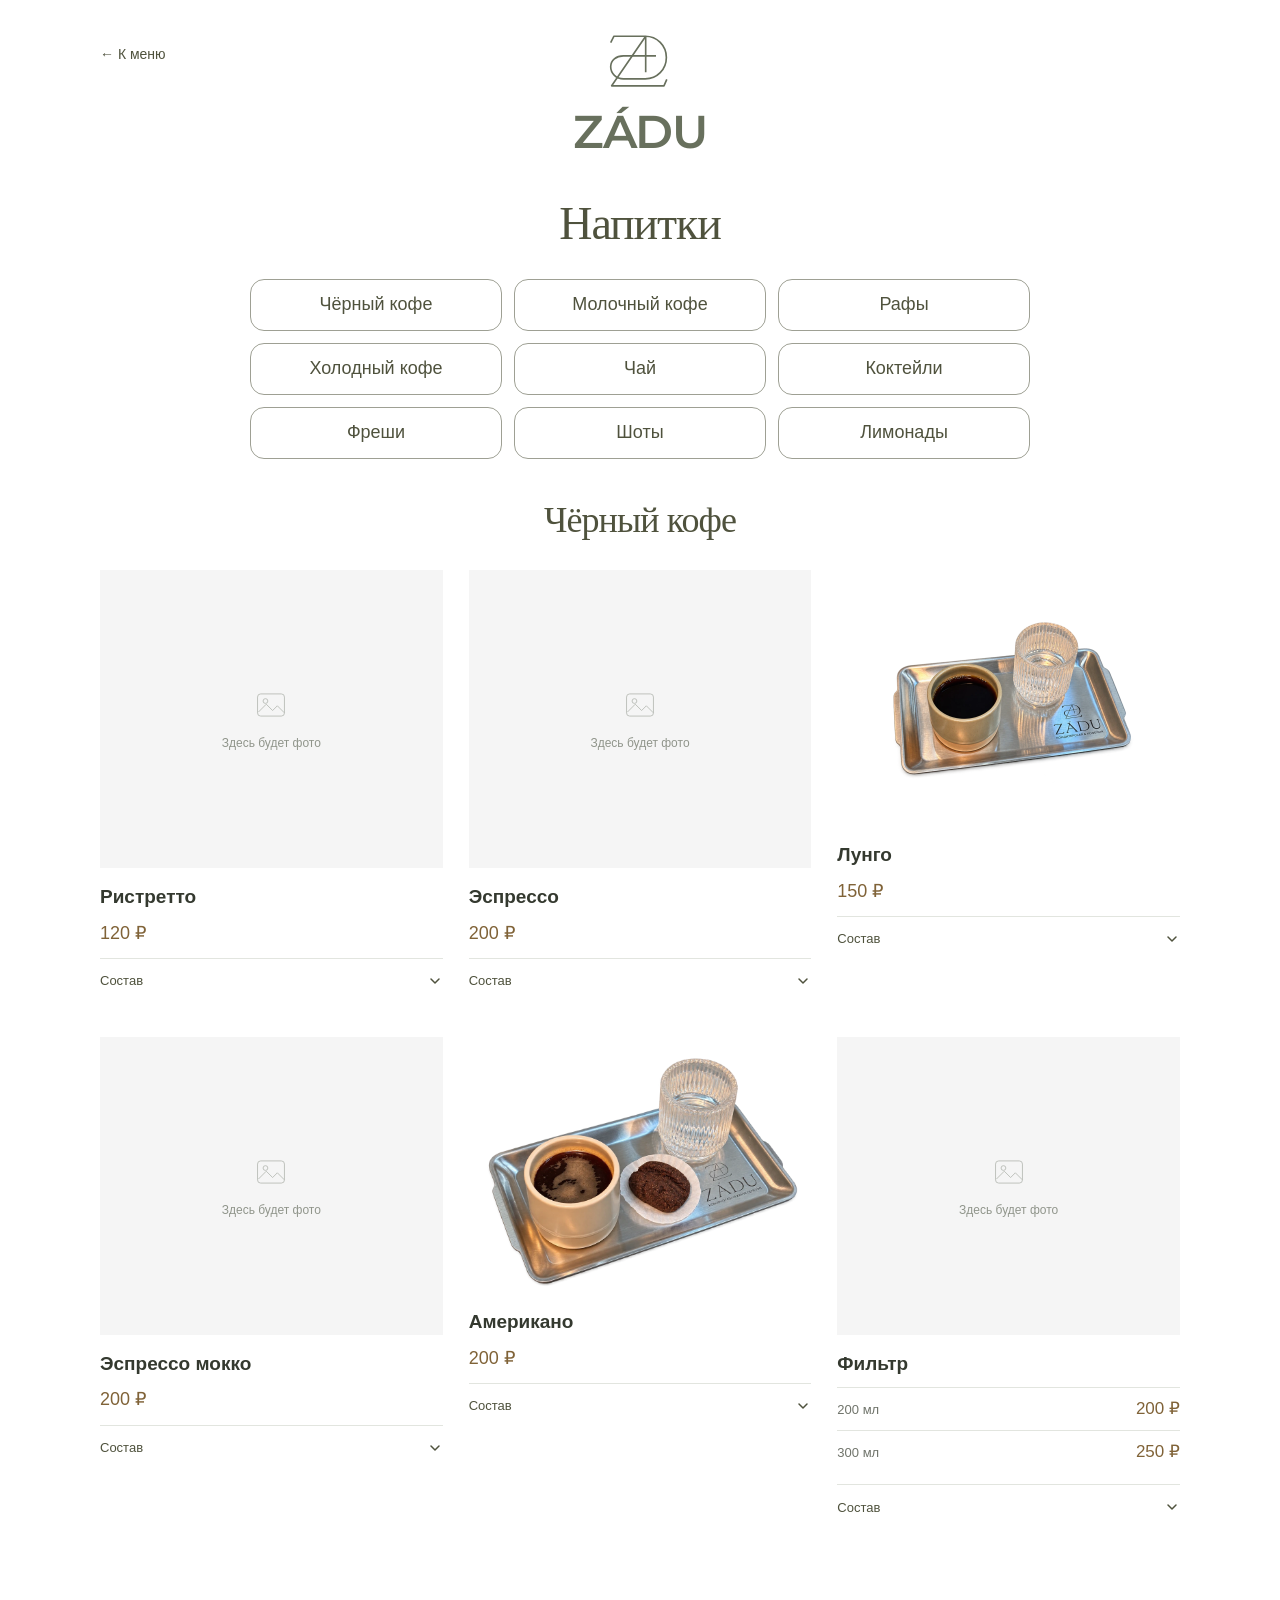
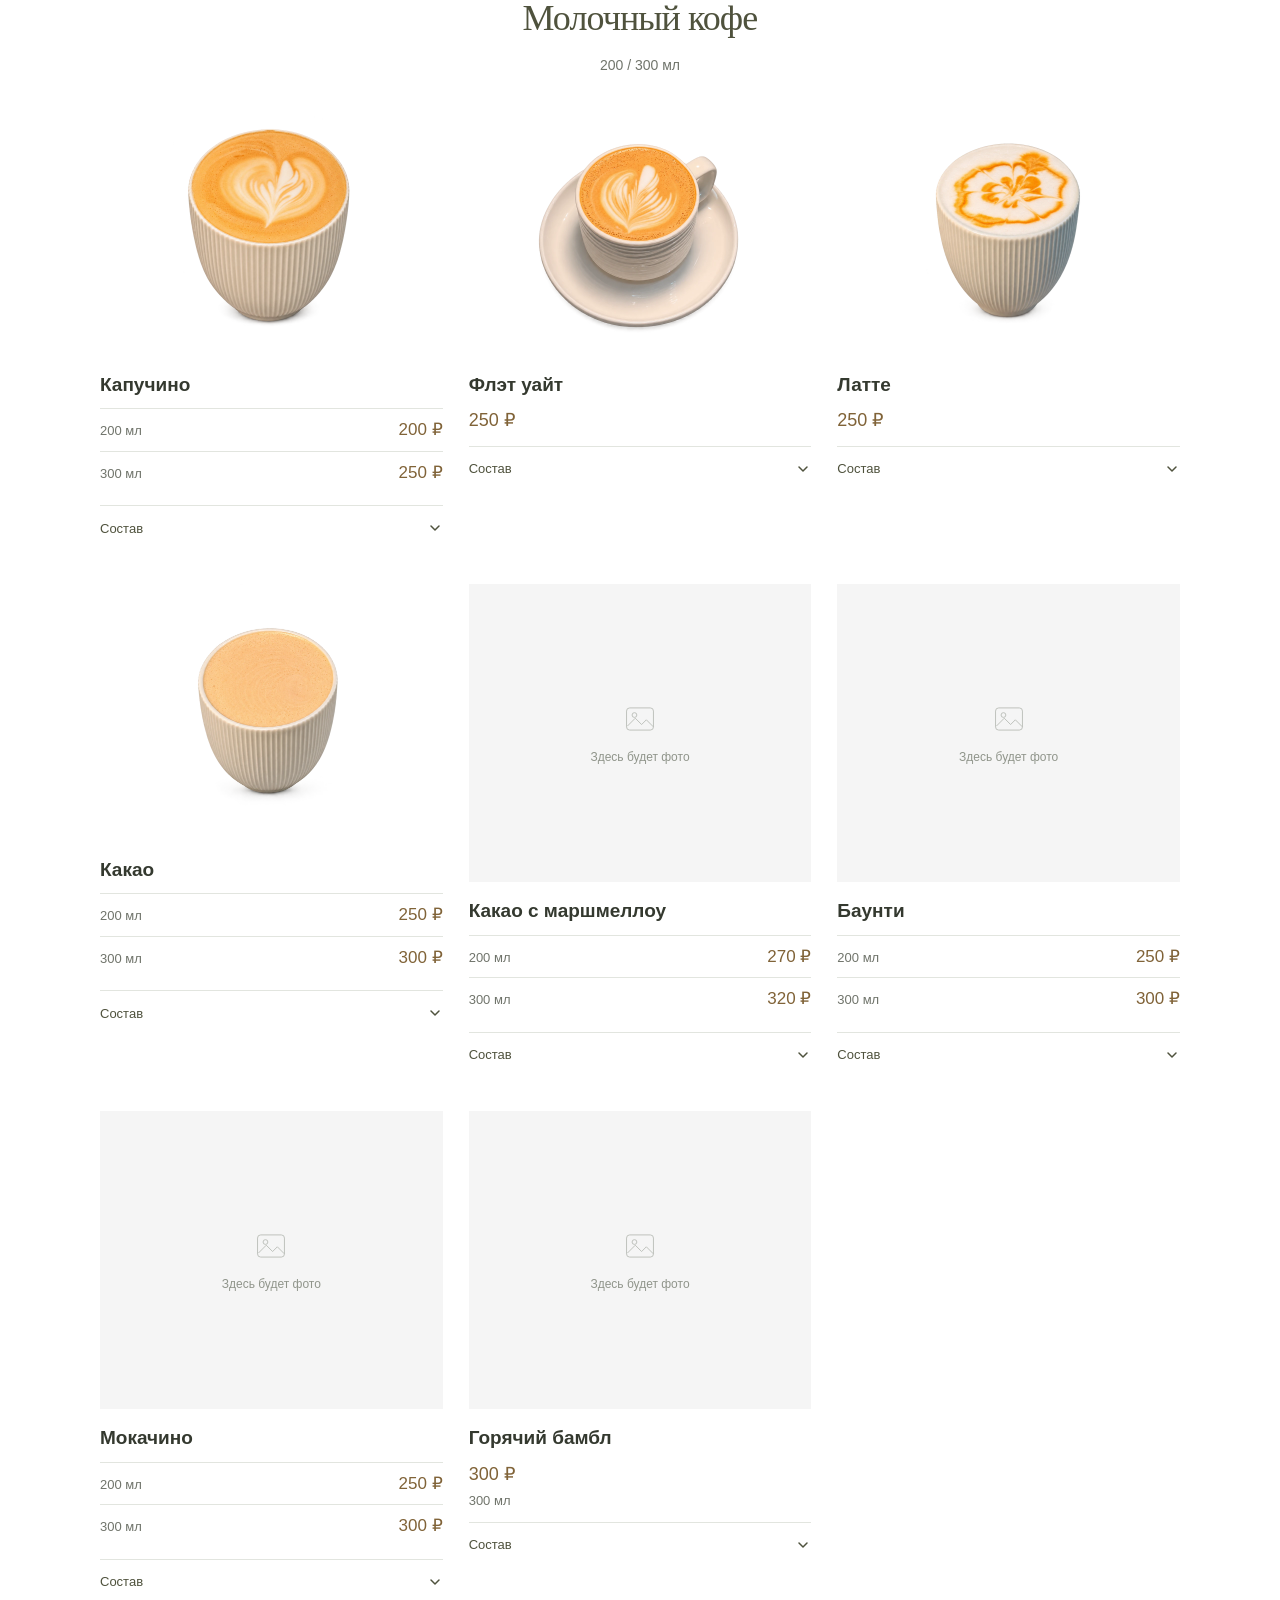
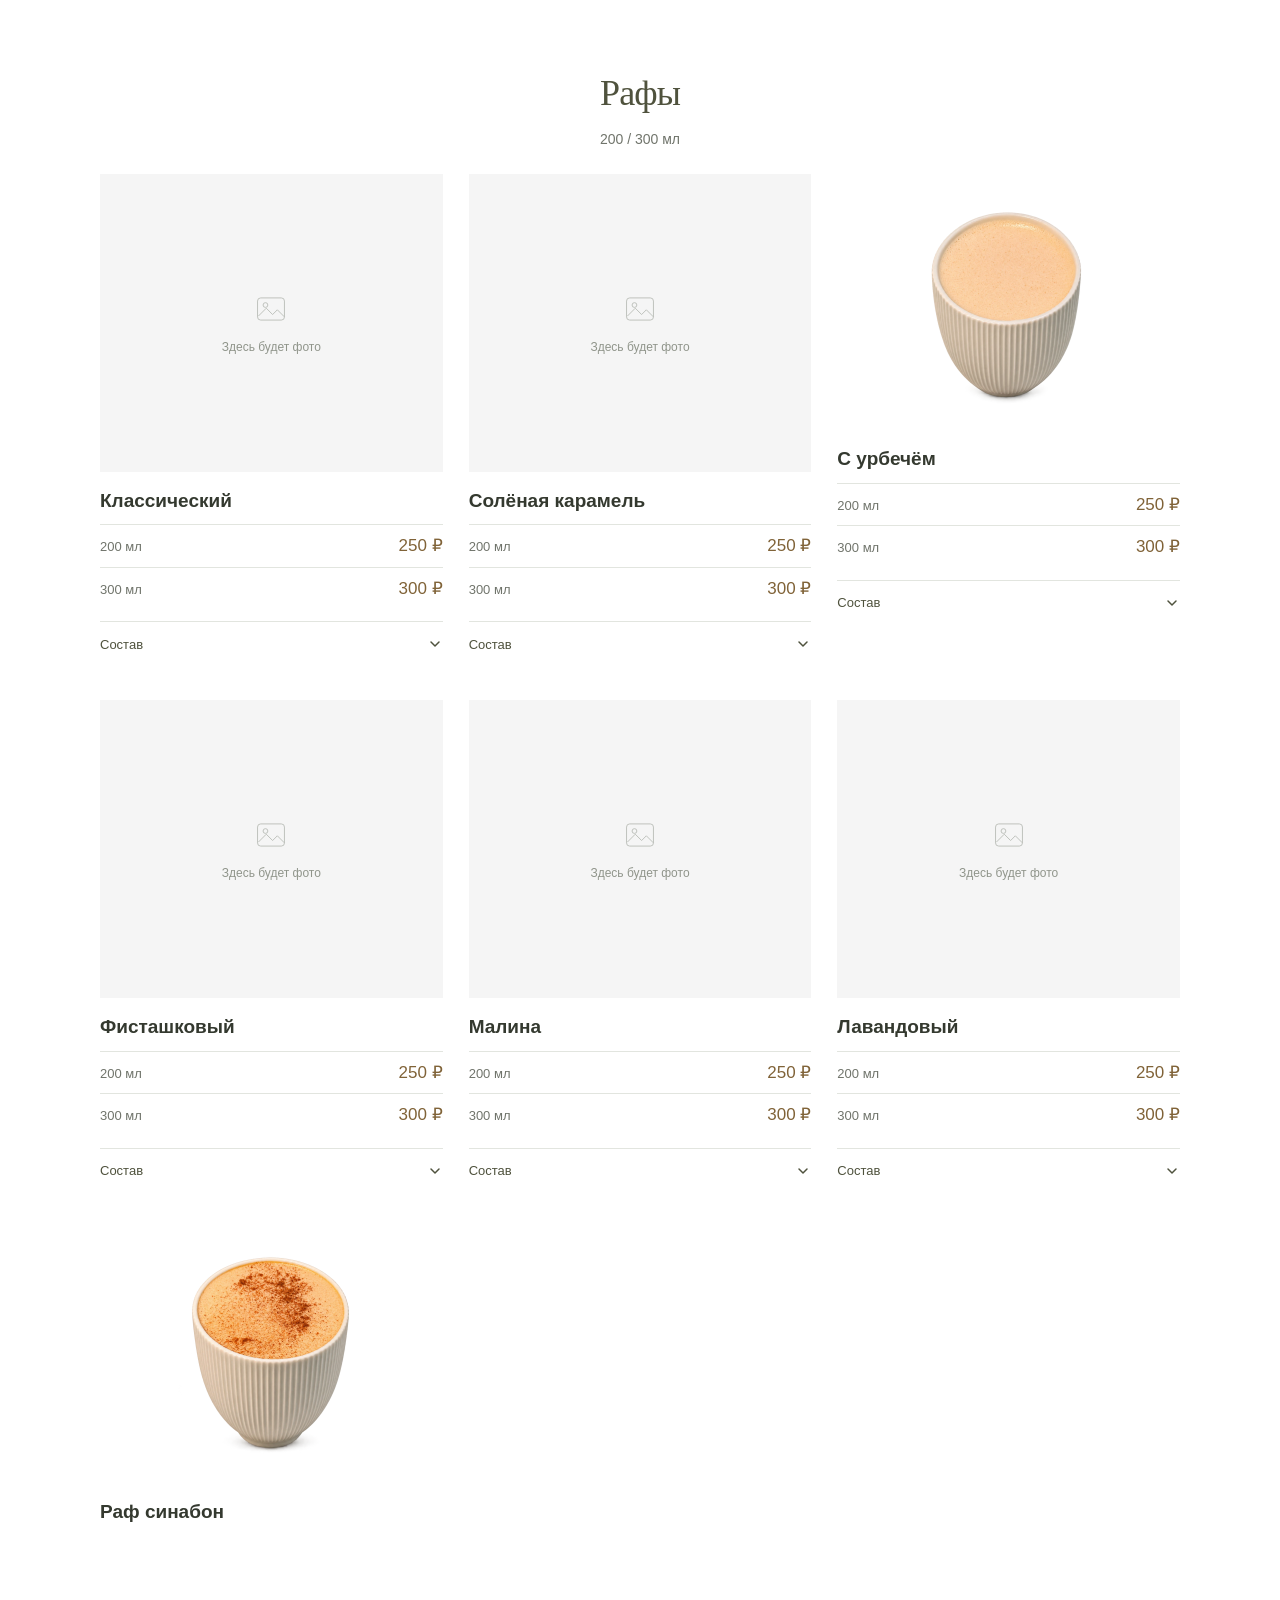
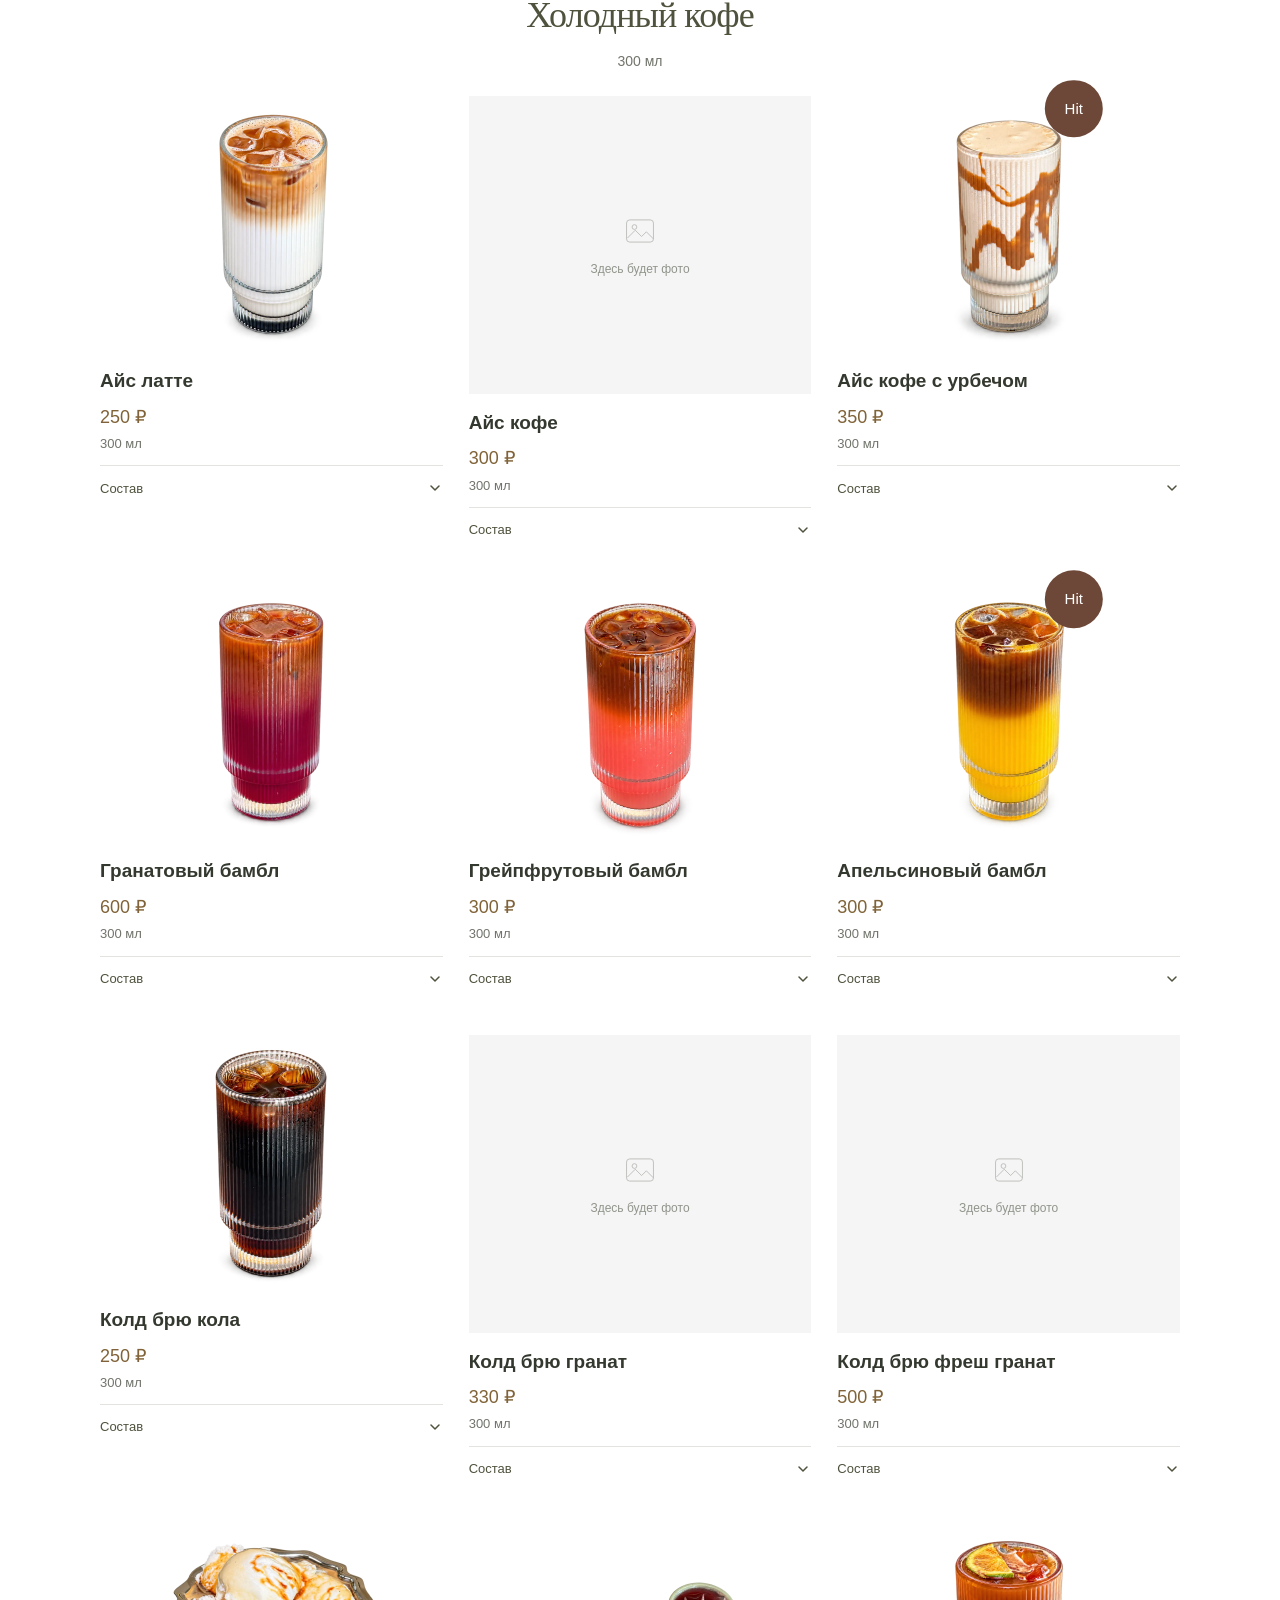
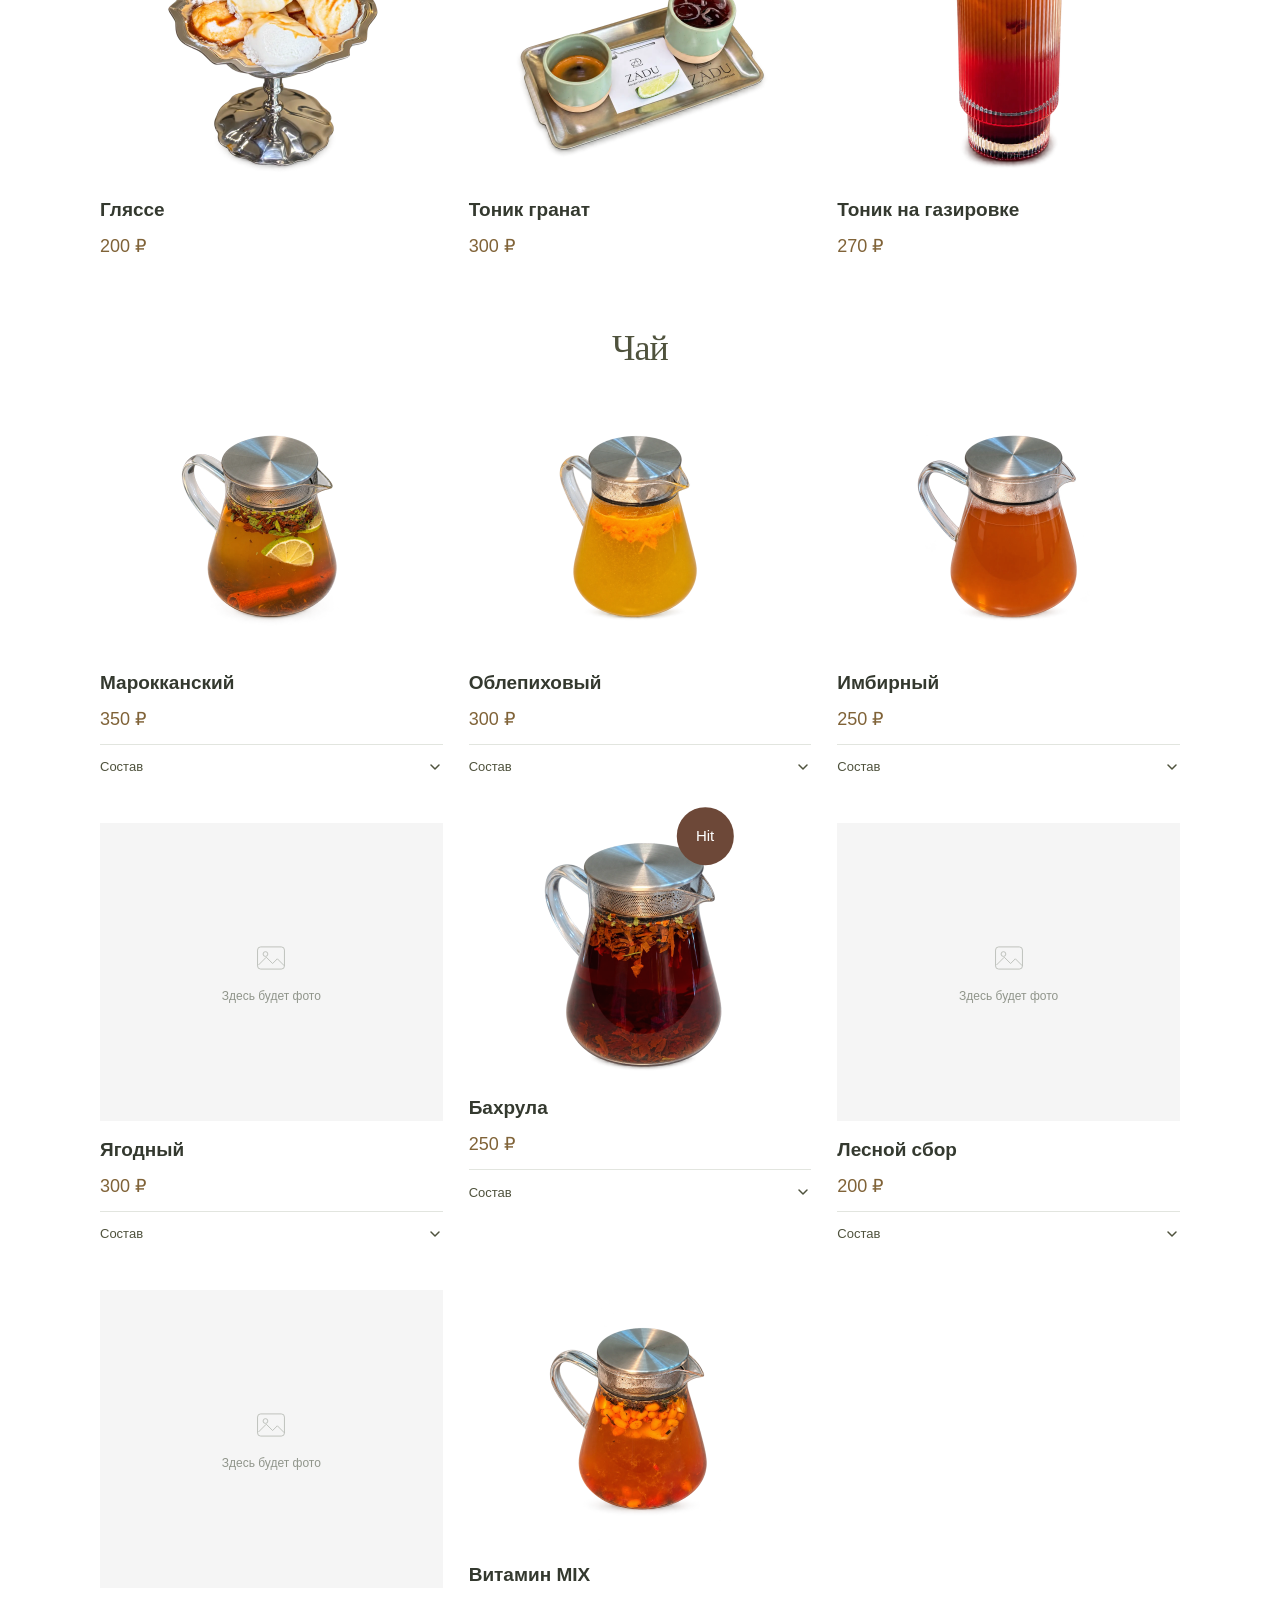
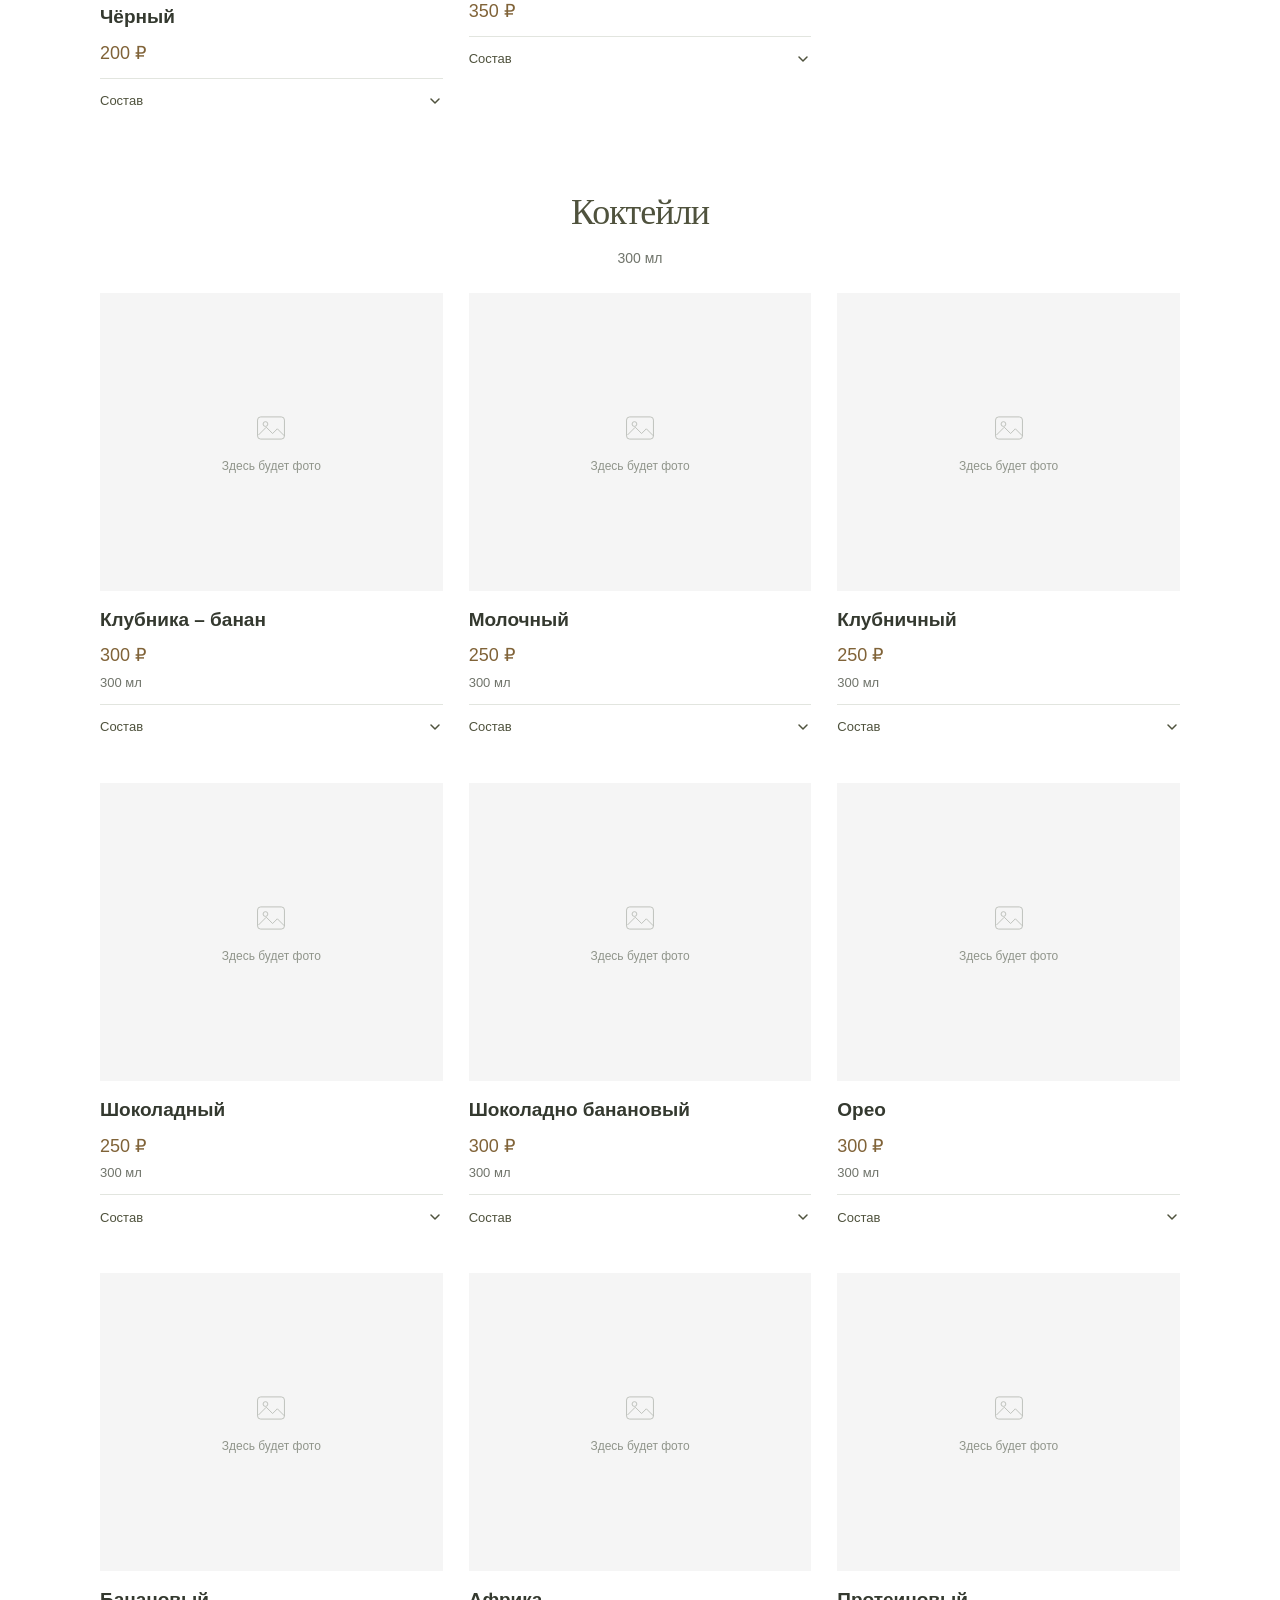
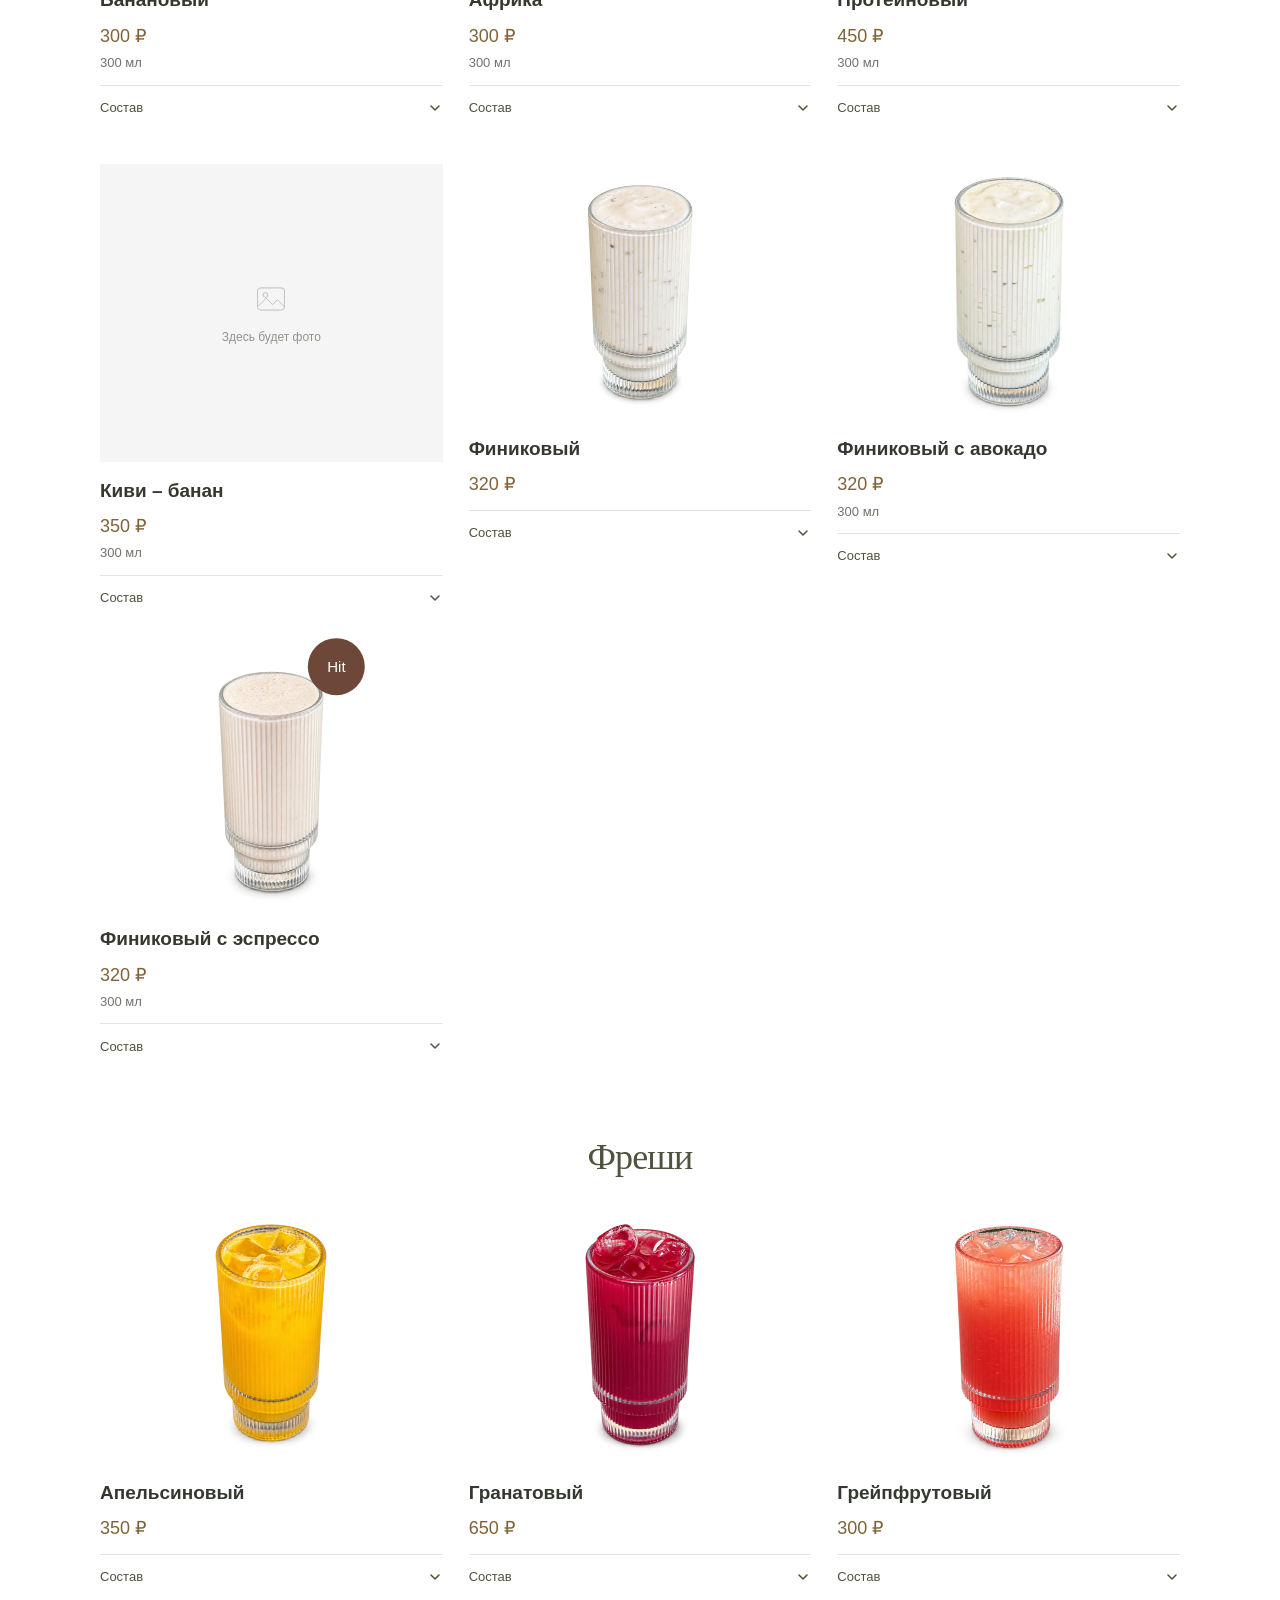
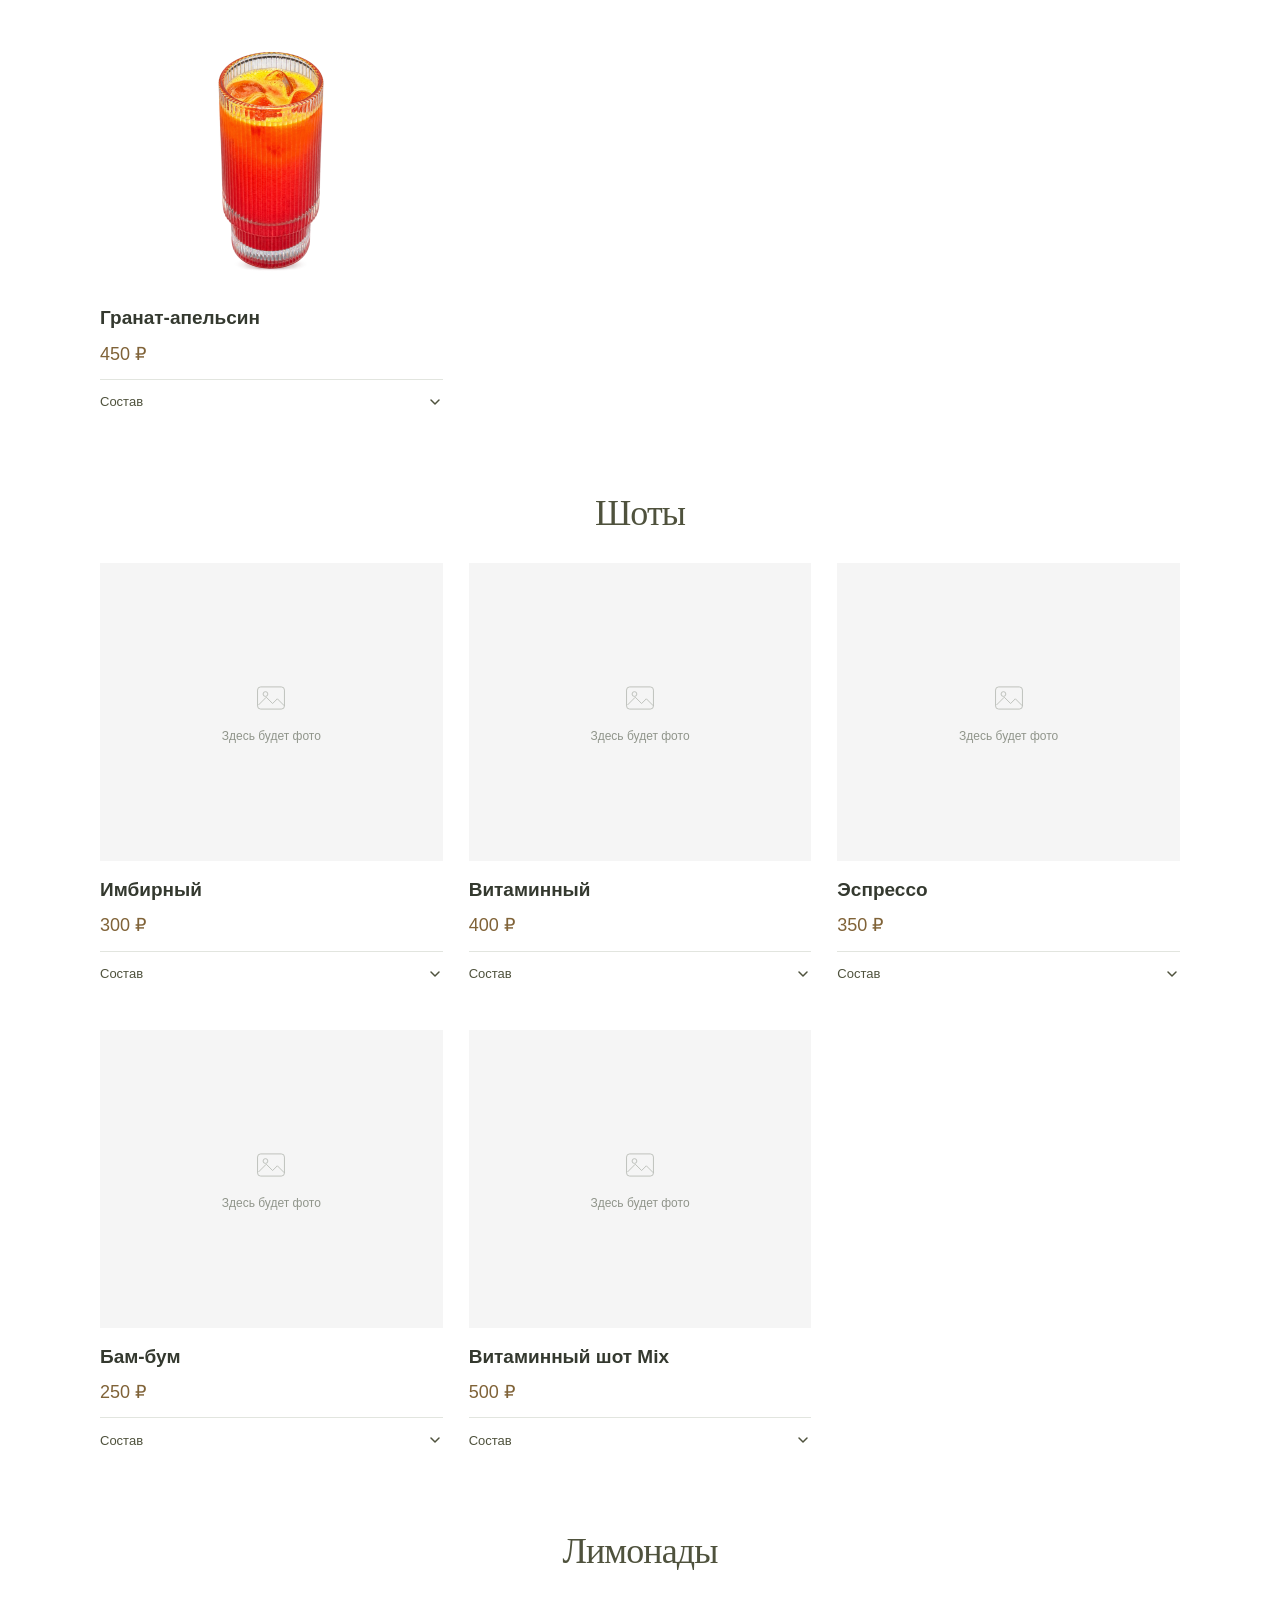
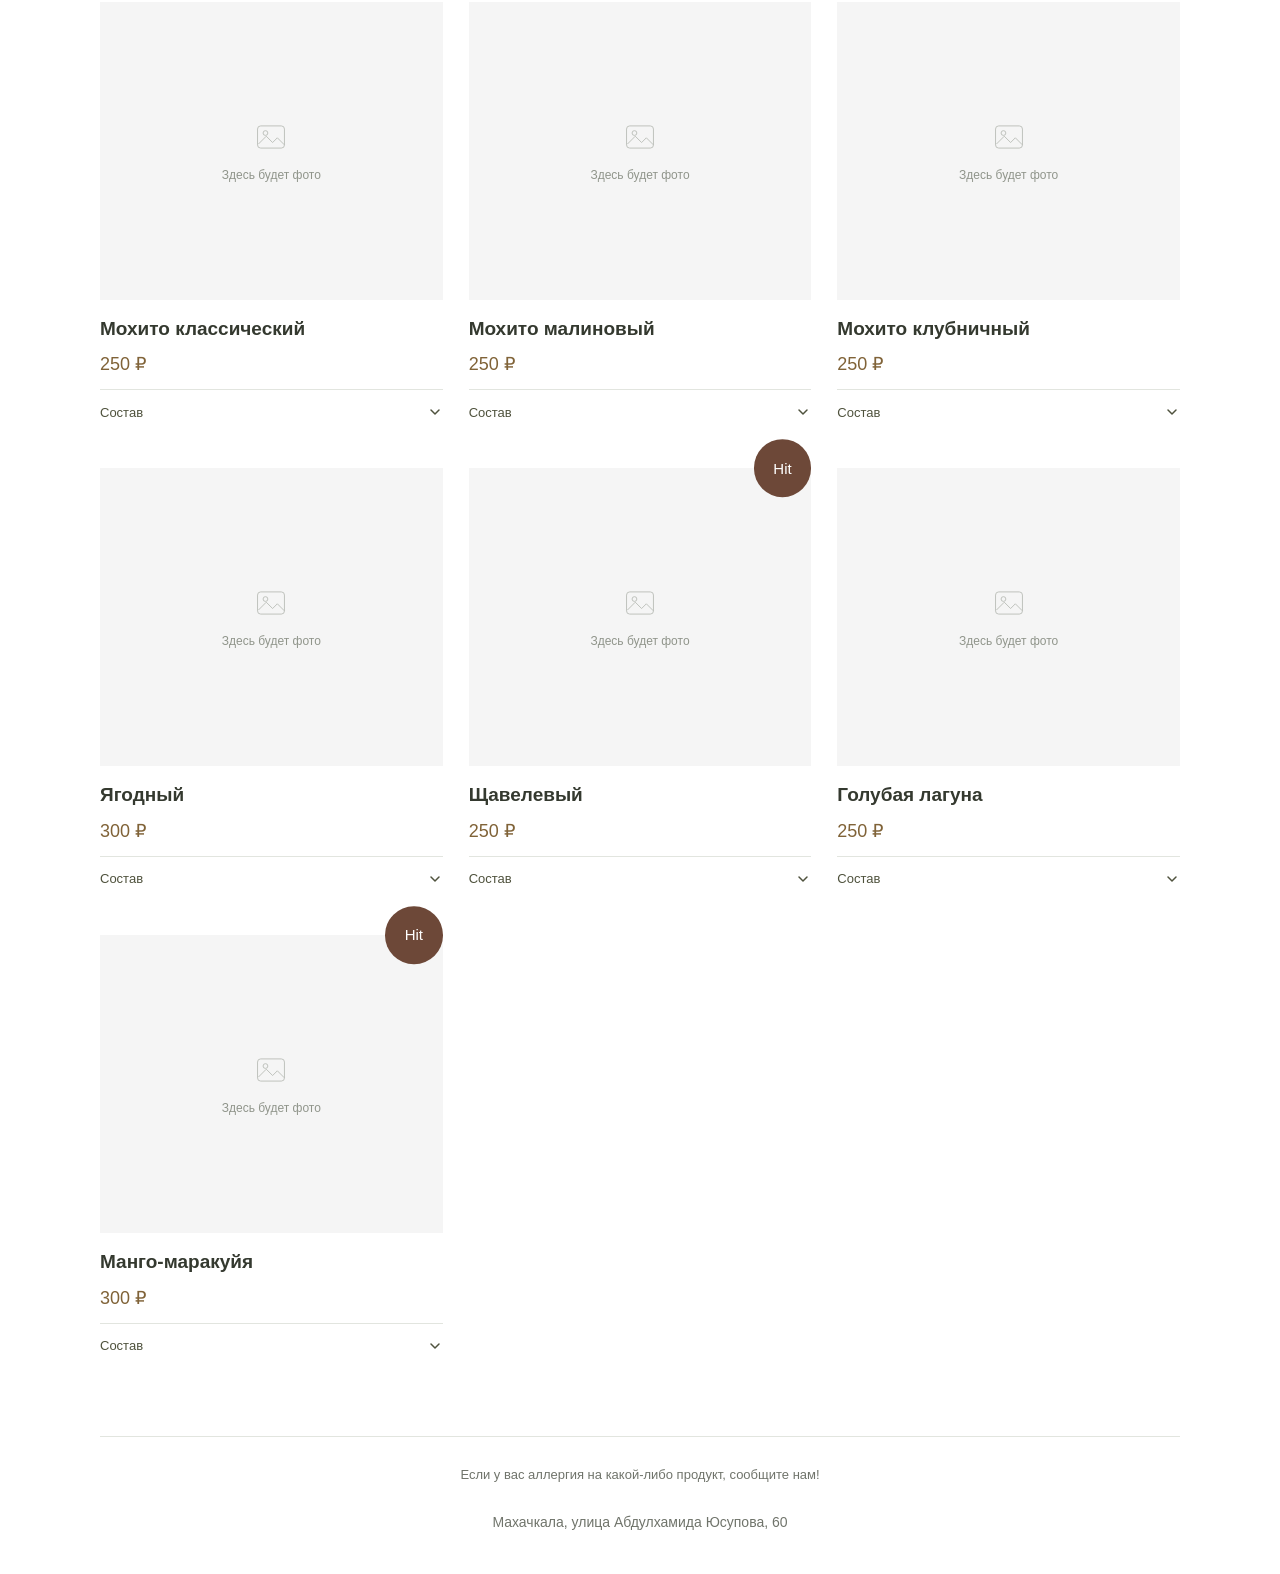
==== interior/menu/bar/index.html @ 697d64e7 "Добавить фото в карточку чая «Облепиховый»" ====
<!doctype html>
<html lang="ru">
<head>
  <meta charset="utf-8">
  <meta name="viewport" content="width=device-width, initial-scale=1">
  <meta name="theme-color" content="#ffffff">
  <meta name="description" content="Кофе, чай, коктейли, фреши, шоты и лимонады ZÁDU.">
  <title>Напитки — бар ZÁDU</title>
  <link rel="icon" type="image/svg+xml" href="../../../assets/favicon.svg">
  <link rel="preload" href="../../../assets/fonts/montserrat-brand-600.woff" as="font" type="font/woff" crossorigin>
  <link rel="stylesheet" href="../../interior.css?v=20261028-hit-glass">
</head>
<body class="menu-page bar-page">
  <header class="site-header menu-header"><a class="brand-logo" href="../../?v=20261014-photo-loading-fix" aria-label="ZÁDU — главная"><img data-brand-logo src="../../../assets/brand-mark-crisp-20261015.svg" width="64" height="60" alt="Фирменный знак кофейни ZÁDU" decoding="async"><span class="brand-name">ZÁDU</span></a><a class="back-home" href="../?v=20261014-photo-loading-fix">← К меню</a></header>
  <main class="bar-layout"><h1>Напитки</h1><nav class="drink-category-nav" aria-label="Категории напитков"><a class="menu-group-card" href="#coffee">Чёрный кофе</a><a class="menu-group-card" href="#milk-coffee">Молочный кофе</a><a class="menu-group-card" href="#raf">Рафы</a><a class="menu-group-card" href="#cold-coffee">Холодный кофе</a><a class="menu-group-card" href="#tea">Чай</a><a class="menu-group-card" href="#cocktails">Коктейли</a><a class="menu-group-card" href="#fresh">Фреши</a><a class="menu-group-card" href="#shots">Шоты</a><a class="menu-group-card" href="#lemonades">Лимонады</a></nav><section class="menu-category" id="coffee" aria-labelledby="heading-coffee"><h2 id="heading-coffee">Чёрный кофе</h2><div class="item-grid"><article class="menu-item drink-composition-card"><div class="item-photo menu-photo-placeholder " aria-hidden="true"><svg viewBox="0 0 48 48" fill="none"><rect x="7" y="10" width="34" height="28" rx="4"/><circle cx="17" cy="19" r="3"/><path d="m8 33 10-10 8 8 6-6 9 9"/></svg><span>Здесь будет фото</span></div><div class="item-copy"><div class="item-title"><h3>Ристретто</h3></div><p class="item-price">120 ₽</p></div><details class="drink-composition"><summary aria-label="Состав: Ристретто"><span>Состав</span><svg viewBox="0 0 16 16" fill="none" aria-hidden="true"><path d="m4 6 4 4 4-4"/></svg></summary><div class="drink-composition-content"><p><strong>Состав:</strong> более короткая экстракция эспрессо</p></div></details></article><article class="menu-item drink-composition-card"><div class="item-photo menu-photo-placeholder " aria-hidden="true"><svg viewBox="0 0 48 48" fill="none"><rect x="7" y="10" width="34" height="28" rx="4"/><circle cx="17" cy="19" r="3"/><path d="m8 33 10-10 8 8 6-6 9 9"/></svg><span>Здесь будет фото</span></div><div class="item-copy"><div class="item-title"><h3>Эспрессо</h3></div><p class="item-price">200 ₽</p></div><details class="drink-composition"><summary aria-label="Состав: Эспрессо"><span>Состав</span><svg viewBox="0 0 16 16" fill="none" aria-hidden="true"><path d="m4 6 4 4 4-4"/></svg></summary><div class="drink-composition-content"><p><strong>Состав:</strong> 100% свежеобжаренный кофе, вода</p></div></details></article><article class="menu-item drink-composition-card"><div class="item-photo cutout-dish-photo "><img src="../../../assets/drinks/lungo-zadu-transparent-20261122.webp?v=20261123-lungo-transparent" alt="Лунго" width="1024" height="1024" loading="eager" fetchpriority="high" decoding="async"></div><div class="item-copy"><div class="item-title"><h3>Лунго</h3></div><p class="item-price">150 ₽</p></div><details class="drink-composition"><summary aria-label="Состав: Лунго"><span>Состав</span><svg viewBox="0 0 16 16" fill="none" aria-hidden="true"><path d="m4 6 4 4 4-4"/></svg></summary><div class="drink-composition-content"><p><strong>Состав:</strong> молотый кофе, вода</p></div></details></article><article class="menu-item drink-composition-card"><div class="item-photo menu-photo-placeholder " aria-hidden="true"><svg viewBox="0 0 48 48" fill="none"><rect x="7" y="10" width="34" height="28" rx="4"/><circle cx="17" cy="19" r="3"/><path d="m8 33 10-10 8 8 6-6 9 9"/></svg><span>Здесь будет фото</span></div><div class="item-copy"><div class="item-title"><h3>Эспрессо мокко</h3></div><p class="item-price">200 ₽</p></div><details class="drink-composition"><summary aria-label="Состав: Эспрессо мокко"><span>Состав</span><svg viewBox="0 0 16 16" fill="none" aria-hidden="true"><path d="m4 6 4 4 4-4"/></svg></summary><div class="drink-composition-content"><p><strong>Состав:</strong> эспрессо, шоколад Callebaut</p></div></details></article><article class="menu-item drink-composition-card"><div class="item-photo cutout-dish-photo "><img src="../../../assets/drinks/americano-zadu-transparent-20261123.webp?v=20261123-americano-transparent" alt="Американо" width="1000" height="750" loading="eager" decoding="async"></div><div class="item-copy"><div class="item-title"><h3>Американо</h3></div><p class="item-price">200 ₽</p></div><details class="drink-composition"><summary aria-label="Состав: Американо"><span>Состав</span><svg viewBox="0 0 16 16" fill="none" aria-hidden="true"><path d="m4 6 4 4 4-4"/></svg></summary><div class="drink-composition-content"><p><strong>Состав:</strong> двойное эспрессо, вода</p></div></details></article><article class="menu-item drink-composition-card"><div class="item-photo menu-photo-placeholder " aria-hidden="true"><svg viewBox="0 0 48 48" fill="none"><rect x="7" y="10" width="34" height="28" rx="4"/><circle cx="17" cy="19" r="3"/><path d="m8 33 10-10 8 8 6-6 9 9"/></svg><span>Здесь будет фото</span></div><div class="item-copy"><div class="item-title"><h3>Фильтр</h3></div><div class="variant-list"><div class="variant-row"><span>200 мл</span><strong>200 ₽</strong></div><div class="variant-row"><span>300 мл</span><strong>250 ₽</strong></div></div></div><details class="drink-composition"><summary aria-label="Состав: Фильтр"><span>Состав</span><svg viewBox="0 0 16 16" fill="none" aria-hidden="true"><path d="m4 6 4 4 4-4"/></svg></summary><div class="drink-composition-content"><p><strong>Состав:</strong> молотый кофе, горячая вода</p></div></details></article></div></section><section class="menu-category" id="milk-coffee" aria-labelledby="heading-milk-coffee"><h2 id="heading-milk-coffee">Молочный кофе</h2><p class="category-note">200 / 300 мл</p><div class="item-grid"><article class="menu-item drink-composition-card"><div class="item-photo cutout-dish-photo "><img src="../../../assets/drinks/cappuccino-zadu-transparent-20261123.webp?v=20261123-cappuccino-transparent" alt="Капучино" width="1024" height="1024" loading="eager" decoding="async"></div><div class="item-copy"><div class="item-title"><h3>Капучино</h3></div><div class="variant-list"><div class="variant-row"><span>200 мл</span><strong>200 ₽</strong></div><div class="variant-row"><span>300 мл</span><strong>250 ₽</strong></div></div></div><details class="drink-composition"><summary aria-label="Состав: Капучино"><span>Состав</span><svg viewBox="0 0 16 16" fill="none" aria-hidden="true"><path d="m4 6 4 4 4-4"/></svg></summary><div class="drink-composition-content"><p><strong>Состав:</strong> эспрессо, молоко</p><p class="drink-composition-note">При желании можно заменить на альтернативное молоко.</p></div></details></article><article class="menu-item drink-composition-card"><div class="item-photo cutout-dish-photo "><img src="../../../assets/drinks/flat-white-zadu-transparent-20261123.webp?v=20261123-flat-white-transparent" alt="Флэт уайт" width="1024" height="1024" loading="eager" decoding="async"></div><div class="item-copy"><div class="item-title"><h3>Флэт уайт</h3></div><p class="item-price">250 ₽</p></div><details class="drink-composition"><summary aria-label="Состав: Флэт уайт"><span>Состав</span><svg viewBox="0 0 16 16" fill="none" aria-hidden="true"><path d="m4 6 4 4 4-4"/></svg></summary><div class="drink-composition-content"><p><strong>Состав:</strong> двойное эспрессо, молоко</p><p class="drink-composition-note">При желании можно заменить на альтернативное молоко.</p></div></details></article><article class="menu-item drink-composition-card"><div class="item-photo cutout-dish-photo "><img src="../../../assets/drinks/latte-zadu-transparent-20261123.webp?v=20261123-latte-transparent" alt="Латте" width="1024" height="1024" loading="eager" fetchpriority="high" decoding="async"></div><div class="item-copy"><div class="item-title"><h3>Латте</h3></div><p class="item-price">250 ₽</p></div><details class="drink-composition"><summary aria-label="Состав: Латте"><span>Состав</span><svg viewBox="0 0 16 16" fill="none" aria-hidden="true"><path d="m4 6 4 4 4-4"/></svg></summary><div class="drink-composition-content"><p><strong>Состав:</strong> эспрессо, молоко</p><p class="drink-composition-note">При желании можно заменить на альтернативное молоко.</p></div></details></article><article class="menu-item drink-composition-card"><div class="item-photo cutout-dish-photo "><img src="../../../assets/drinks/cocoa-zadu-transparent-20261123.webp?v=20261123-cocoa-transparent" alt="Какао" width="1024" height="1024" loading="eager" fetchpriority="high" decoding="async"></div><div class="item-copy"><div class="item-title"><h3>Какао</h3></div><div class="variant-list"><div class="variant-row"><span>200 мл</span><strong>250 ₽</strong></div><div class="variant-row"><span>300 мл</span><strong>300 ₽</strong></div></div></div><details class="drink-composition"><summary aria-label="Состав: Какао"><span>Состав</span><svg viewBox="0 0 16 16" fill="none" aria-hidden="true"><path d="m4 6 4 4 4-4"/></svg></summary><div class="drink-composition-content"><p><strong>Состав:</strong> молоко, какао-порошок или натуральный шоколад — на выбор.</p></div></details></article><article class="menu-item drink-composition-card"><div class="item-photo menu-photo-placeholder " aria-hidden="true"><svg viewBox="0 0 48 48" fill="none"><rect x="7" y="10" width="34" height="28" rx="4"/><circle cx="17" cy="19" r="3"/><path d="m8 33 10-10 8 8 6-6 9 9"/></svg><span>Здесь будет фото</span></div><div class="item-copy"><div class="item-title"><h3>Какао с маршмеллоу</h3></div><div class="variant-list"><div class="variant-row"><span>200 мл</span><strong>270 ₽</strong></div><div class="variant-row"><span>300 мл</span><strong>320 ₽</strong></div></div></div><details class="drink-composition"><summary aria-label="Состав: Какао с маршмеллоу"><span>Состав</span><svg viewBox="0 0 16 16" fill="none" aria-hidden="true"><path d="m4 6 4 4 4-4"/></svg></summary><div class="drink-composition-content"><p><strong>Состав:</strong> молоко, какао-порошок или натуральный шоколад — на выбор. Добавки: маршмеллоу.</p></div></details></article><article class="menu-item drink-composition-card"><div class="item-photo menu-photo-placeholder " aria-hidden="true"><svg viewBox="0 0 48 48" fill="none"><rect x="7" y="10" width="34" height="28" rx="4"/><circle cx="17" cy="19" r="3"/><path d="m8 33 10-10 8 8 6-6 9 9"/></svg><span>Здесь будет фото</span></div><div class="item-copy"><div class="item-title"><h3>Баунти</h3></div><div class="variant-list"><div class="variant-row"><span>200 мл</span><strong>250 ₽</strong></div><div class="variant-row"><span>300 мл</span><strong>300 ₽</strong></div></div></div><details class="drink-composition"><summary aria-label="Состав: Баунти"><span>Состав</span><svg viewBox="0 0 16 16" fill="none" aria-hidden="true"><path d="m4 6 4 4 4-4"/></svg></summary><div class="drink-composition-content"><p><strong>Состав:</strong> эспрессо, молоко, шоколад Callebaut, кокосовый сироп</p></div></details></article><article class="menu-item drink-composition-card"><div class="item-photo menu-photo-placeholder " aria-hidden="true"><svg viewBox="0 0 48 48" fill="none"><rect x="7" y="10" width="34" height="28" rx="4"/><circle cx="17" cy="19" r="3"/><path d="m8 33 10-10 8 8 6-6 9 9"/></svg><span>Здесь будет фото</span></div><div class="item-copy"><div class="item-title"><h3>Мокачино</h3></div><div class="variant-list"><div class="variant-row"><span>200 мл</span><strong>250 ₽</strong></div><div class="variant-row"><span>300 мл</span><strong>300 ₽</strong></div></div></div><details class="drink-composition"><summary aria-label="Состав: Мокачино"><span>Состав</span><svg viewBox="0 0 16 16" fill="none" aria-hidden="true"><path d="m4 6 4 4 4-4"/></svg></summary><div class="drink-composition-content"><p><strong>Состав:</strong> эспрессо, молоко, шоколад Callebaut, сироп</p></div></details></article><article class="menu-item drink-composition-card"><div class="item-photo menu-photo-placeholder " aria-hidden="true"><svg viewBox="0 0 48 48" fill="none"><rect x="7" y="10" width="34" height="28" rx="4"/><circle cx="17" cy="19" r="3"/><path d="m8 33 10-10 8 8 6-6 9 9"/></svg><span>Здесь будет фото</span></div><div class="item-copy"><div class="item-title"><h3>Горячий бамбл</h3></div><p class="item-price">300 ₽</p><p class="item-portion">300 мл</p></div><details class="drink-composition"><summary aria-label="Состав: Горячий бамбл"><span>Состав</span><svg viewBox="0 0 16 16" fill="none" aria-hidden="true"><path d="m4 6 4 4 4-4"/></svg></summary><div class="drink-composition-content"><p><strong>Состав:</strong> эспрессо, апельсиновый сок. Сироп — на выбор.</p></div></details></article></div></section><section class="menu-category" id="raf" aria-labelledby="heading-raf"><h2 id="heading-raf">Рафы</h2><p class="category-note">200 / 300 мл</p><div class="item-grid"><article class="menu-item drink-composition-card"><div class="item-photo menu-photo-placeholder " aria-hidden="true"><svg viewBox="0 0 48 48" fill="none"><rect x="7" y="10" width="34" height="28" rx="4"/><circle cx="17" cy="19" r="3"/><path d="m8 33 10-10 8 8 6-6 9 9"/></svg><span>Здесь будет фото</span></div><div class="item-copy"><div class="item-title"><h3>Классический</h3></div><div class="variant-list"><div class="variant-row"><span>200 мл</span><strong>250 ₽</strong></div><div class="variant-row"><span>300 мл</span><strong>300 ₽</strong></div></div></div><details class="drink-composition"><summary aria-label="Состав: Классический"><span>Состав</span><svg viewBox="0 0 16 16" fill="none" aria-hidden="true"><path d="m4 6 4 4 4-4"/></svg></summary><div class="drink-composition-content"><p><strong>Состав:</strong> эспрессо, сливки</p></div></details></article><article class="menu-item drink-composition-card"><div class="item-photo menu-photo-placeholder " aria-hidden="true"><svg viewBox="0 0 48 48" fill="none"><rect x="7" y="10" width="34" height="28" rx="4"/><circle cx="17" cy="19" r="3"/><path d="m8 33 10-10 8 8 6-6 9 9"/></svg><span>Здесь будет фото</span></div><div class="item-copy"><div class="item-title"><h3>Солёная карамель</h3></div><div class="variant-list"><div class="variant-row"><span>200 мл</span><strong>250 ₽</strong></div><div class="variant-row"><span>300 мл</span><strong>300 ₽</strong></div></div></div><details class="drink-composition"><summary aria-label="Состав: Солёная карамель"><span>Состав</span><svg viewBox="0 0 16 16" fill="none" aria-hidden="true"><path d="m4 6 4 4 4-4"/></svg></summary><div class="drink-composition-content"><p><strong>Состав:</strong> эспрессо, сливки, сироп «Солёная карамель»</p></div></details></article><article class="menu-item drink-composition-card"><div class="item-photo cutout-dish-photo "><img src="../../../assets/drinks/raf-urbech-zadu-transparent-20261123.webp?v=20261123-raf-urbech-transparent" alt="Раф с урбечём" width="1024" height="1024" loading="eager" decoding="async"></div><div class="item-copy"><div class="item-title"><h3>С урбечём</h3></div><div class="variant-list"><div class="variant-row"><span>200 мл</span><strong>250 ₽</strong></div><div class="variant-row"><span>300 мл</span><strong>300 ₽</strong></div></div></div><details class="drink-composition"><summary aria-label="Состав: С урбечём"><span>Состав</span><svg viewBox="0 0 16 16" fill="none" aria-hidden="true"><path d="m4 6 4 4 4-4"/></svg></summary><div class="drink-composition-content"><p><strong>Состав:</strong> эспрессо, сливки, урбеч</p></div></details></article><article class="menu-item drink-composition-card"><div class="item-photo menu-photo-placeholder " aria-hidden="true"><svg viewBox="0 0 48 48" fill="none"><rect x="7" y="10" width="34" height="28" rx="4"/><circle cx="17" cy="19" r="3"/><path d="m8 33 10-10 8 8 6-6 9 9"/></svg><span>Здесь будет фото</span></div><div class="item-copy"><div class="item-title"><h3>Фисташковый</h3></div><div class="variant-list"><div class="variant-row"><span>200 мл</span><strong>250 ₽</strong></div><div class="variant-row"><span>300 мл</span><strong>300 ₽</strong></div></div></div><details class="drink-composition"><summary aria-label="Состав: Фисташковый"><span>Состав</span><svg viewBox="0 0 16 16" fill="none" aria-hidden="true"><path d="m4 6 4 4 4-4"/></svg></summary><div class="drink-composition-content"><p><strong>Состав:</strong> эспрессо, сливки, фисташковый сироп</p></div></details></article><article class="menu-item drink-composition-card"><div class="item-photo menu-photo-placeholder " aria-hidden="true"><svg viewBox="0 0 48 48" fill="none"><rect x="7" y="10" width="34" height="28" rx="4"/><circle cx="17" cy="19" r="3"/><path d="m8 33 10-10 8 8 6-6 9 9"/></svg><span>Здесь будет фото</span></div><div class="item-copy"><div class="item-title"><h3>Малина</h3></div><div class="variant-list"><div class="variant-row"><span>200 мл</span><strong>250 ₽</strong></div><div class="variant-row"><span>300 мл</span><strong>300 ₽</strong></div></div></div><details class="drink-composition"><summary aria-label="Состав: Малина"><span>Состав</span><svg viewBox="0 0 16 16" fill="none" aria-hidden="true"><path d="m4 6 4 4 4-4"/></svg></summary><div class="drink-composition-content"><p><strong>Состав:</strong> эспрессо, сливки, малиновый сироп</p></div></details></article><article class="menu-item drink-composition-card"><div class="item-photo menu-photo-placeholder " aria-hidden="true"><svg viewBox="0 0 48 48" fill="none"><rect x="7" y="10" width="34" height="28" rx="4"/><circle cx="17" cy="19" r="3"/><path d="m8 33 10-10 8 8 6-6 9 9"/></svg><span>Здесь будет фото</span></div><div class="item-copy"><div class="item-title"><h3>Лавандовый</h3></div><div class="variant-list"><div class="variant-row"><span>200 мл</span><strong>250 ₽</strong></div><div class="variant-row"><span>300 мл</span><strong>300 ₽</strong></div></div></div><details class="drink-composition"><summary aria-label="Состав: Лавандовый"><span>Состав</span><svg viewBox="0 0 16 16" fill="none" aria-hidden="true"><path d="m4 6 4 4 4-4"/></svg></summary><div class="drink-composition-content"><p><strong>Состав:</strong> эспрессо, сливки, лавандовый сироп</p></div></details></article><article class="menu-item"><div class="item-photo cutout-dish-photo "><img src="../../../assets/drinks/raf-sinabon-transparent-20261123.webp?v=20261014-photo-loading-fix" alt="Раф синабон" width="1024" height="1024" loading="eager" decoding="async"></div><div class="item-copy"><div class="item-title"><h3>Раф синабон</h3></div></div></article></div></section><section class="menu-category" id="cold-coffee" aria-labelledby="heading-cold-coffee"><h2 id="heading-cold-coffee">Холодный кофе</h2><p class="category-note">300 мл</p><div class="item-grid"><article class="menu-item drink-composition-card"><div class="item-photo cutout-dish-photo "><img src="../../../assets/drinks/iced-latte-transparent-20261020.webp?v=20261014-photo-loading-fix" alt="Айс латте" width="1024" height="1024" loading="eager" decoding="async"></div><div class="item-copy"><div class="item-title"><h3>Айс латте</h3></div><p class="item-price">250 ₽</p><p class="item-portion">300 мл</p></div><details class="drink-composition"><summary aria-label="Состав: Айс латте"><span>Состав</span><svg viewBox="0 0 16 16" fill="none" aria-hidden="true"><path d="m4 6 4 4 4-4"/></svg></summary><div class="drink-composition-content"><p><strong>Состав:</strong> эспрессо, молоко, сироп</p></div></details></article><article class="menu-item drink-composition-card"><div class="item-photo menu-photo-placeholder " aria-hidden="true"><svg viewBox="0 0 48 48" fill="none"><rect x="7" y="10" width="34" height="28" rx="4"/><circle cx="17" cy="19" r="3"/><path d="m8 33 10-10 8 8 6-6 9 9"/></svg><span>Здесь будет фото</span></div><div class="item-copy"><div class="item-title"><h3>Айс кофе</h3></div><p class="item-price">300 ₽</p><p class="item-portion">300 мл</p></div><details class="drink-composition"><summary aria-label="Состав: Айс кофе"><span>Состав</span><svg viewBox="0 0 16 16" fill="none" aria-hidden="true"><path d="m4 6 4 4 4-4"/></svg></summary><div class="drink-composition-content"><p><strong>Состав:</strong> эспрессо, молоко, мороженое</p></div></details></article><article class="menu-item drink-composition-card"><div class="menu-item-media menu-item-media-cutout"><div class="item-photo cutout-dish-photo "><img src="../../../assets/drinks/iced-urbech-coffee-transparent-20261020.webp?v=20261014-photo-loading-fix" alt="Айс кофе с урбечом" width="1024" height="1024" loading="eager" decoding="async"></div><span class="menu-hit" lang="en" title="Хит продаж">Hit</span></div><div class="item-copy"><div class="item-title"><h3>Айс кофе с урбечом</h3></div><p class="item-price">350 ₽</p><p class="item-portion">300 мл</p></div><details class="drink-composition"><summary aria-label="Состав: Айс кофе с урбечом"><span>Состав</span><svg viewBox="0 0 16 16" fill="none" aria-hidden="true"><path d="m4 6 4 4 4-4"/></svg></summary><div class="drink-composition-content"><p><strong>Состав:</strong> эспрессо, молоко, мороженое, урбеч</p></div></details></article><article class="menu-item drink-composition-card"><div class="item-photo cutout-dish-photo "><img src="../../../assets/drinks/pomegranate-bumble-transparent-20261020.webp?v=20261014-photo-loading-fix" alt="Гранатовый бамбл" width="1024" height="1024" loading="eager" decoding="async"></div><div class="item-copy"><div class="item-title"><h3>Гранатовый бамбл</h3></div><p class="item-price">600 ₽</p><p class="item-portion">300 мл</p></div><details class="drink-composition"><summary aria-label="Состав: Гранатовый бамбл"><span>Состав</span><svg viewBox="0 0 16 16" fill="none" aria-hidden="true"><path d="m4 6 4 4 4-4"/></svg></summary><div class="drink-composition-content"><p><strong>Состав:</strong> эспрессо, фреш гранатовый</p></div></details></article><article class="menu-item drink-composition-card"><div class="item-photo cutout-dish-photo "><img src="../../../assets/drinks/grapefruit-bumble-transparent-20261020.webp?v=20261014-photo-loading-fix" alt="Грейпфрутовый бамбл" width="1024" height="1024" loading="eager" decoding="async"></div><div class="item-copy"><div class="item-title"><h3>Грейпфрутовый бамбл</h3></div><p class="item-price">300 ₽</p><p class="item-portion">300 мл</p></div><details class="drink-composition"><summary aria-label="Состав: Грейпфрутовый бамбл"><span>Состав</span><svg viewBox="0 0 16 16" fill="none" aria-hidden="true"><path d="m4 6 4 4 4-4"/></svg></summary><div class="drink-composition-content"><p><strong>Состав:</strong> эспрессо, фреш грейпфрутовый</p></div></details></article><article class="menu-item drink-composition-card"><div class="menu-item-media menu-item-media-cutout"><div class="item-photo cutout-dish-photo "><img src="../../../assets/drinks/orange-bumble-transparent-20261020.webp?v=20261014-photo-loading-fix" alt="Апельсиновый бамбл" width="1024" height="1024" loading="eager" decoding="async"></div><span class="menu-hit" lang="en" title="Хит продаж">Hit</span></div><div class="item-copy"><div class="item-title"><h3>Апельсиновый бамбл</h3></div><p class="item-price">300 ₽</p><p class="item-portion">300 мл</p></div><details class="drink-composition"><summary aria-label="Состав: Апельсиновый бамбл"><span>Состав</span><svg viewBox="0 0 16 16" fill="none" aria-hidden="true"><path d="m4 6 4 4 4-4"/></svg></summary><div class="drink-composition-content"><p><strong>Состав:</strong> эспрессо, фреш апельсиновый</p></div></details></article><article class="menu-item drink-composition-card"><div class="item-photo cutout-dish-photo "><img src="../../../assets/drinks/cold-brew-cola-transparent-20261020.webp?v=20261014-photo-loading-fix" alt="Колд брю кола" width="1024" height="1024" loading="eager" decoding="async"></div><div class="item-copy"><div class="item-title"><h3>Колд брю кола</h3></div><p class="item-price">250 ₽</p><p class="item-portion">300 мл</p></div><details class="drink-composition"><summary aria-label="Состав: Колд брю кола"><span>Состав</span><svg viewBox="0 0 16 16" fill="none" aria-hidden="true"><path d="m4 6 4 4 4-4"/></svg></summary><div class="drink-composition-content"><p><strong>Состав:</strong> колд брю, кола</p></div></details></article><article class="menu-item drink-composition-card"><div class="item-photo menu-photo-placeholder " aria-hidden="true"><svg viewBox="0 0 48 48" fill="none"><rect x="7" y="10" width="34" height="28" rx="4"/><circle cx="17" cy="19" r="3"/><path d="m8 33 10-10 8 8 6-6 9 9"/></svg><span>Здесь будет фото</span></div><div class="item-copy"><div class="item-title"><h3>Колд брю гранат</h3></div><p class="item-price">330 ₽</p><p class="item-portion">300 мл</p></div><details class="drink-composition"><summary aria-label="Состав: Колд брю гранат"><span>Состав</span><svg viewBox="0 0 16 16" fill="none" aria-hidden="true"><path d="m4 6 4 4 4-4"/></svg></summary><div class="drink-composition-content"><p><strong>Состав:</strong> колд брю, гранатовый сироп, вода</p></div></details></article><article class="menu-item drink-composition-card"><div class="item-photo menu-photo-placeholder " aria-hidden="true"><svg viewBox="0 0 48 48" fill="none"><rect x="7" y="10" width="34" height="28" rx="4"/><circle cx="17" cy="19" r="3"/><path d="m8 33 10-10 8 8 6-6 9 9"/></svg><span>Здесь будет фото</span></div><div class="item-copy"><div class="item-title"><h3>Колд брю фреш гранат</h3></div><p class="item-price">500 ₽</p><p class="item-portion">300 мл</p></div><details class="drink-composition"><summary aria-label="Состав: Колд брю фреш гранат"><span>Состав</span><svg viewBox="0 0 16 16" fill="none" aria-hidden="true"><path d="m4 6 4 4 4-4"/></svg></summary><div class="drink-composition-content"><p><strong>Состав:</strong> колд брю, гранатовый фреш</p></div></details></article><article class="menu-item"><div class="item-photo cutout-dish-photo "><img src="../../../assets/drinks/glace-transparent-20261020.webp?v=20261014-photo-loading-fix" alt="Гляссе" width="1024" height="1024" loading="eager" decoding="async"></div><div class="item-copy"><div class="item-title"><h3>Гляссе</h3></div><p class="item-price">200 ₽</p></div></article><article class="menu-item"><div class="item-photo cutout-dish-photo "><img src="../../../assets/drinks/pomegranate-tonic-transparent-20261020.webp?v=20261014-photo-loading-fix" alt="Тоник гранат" width="1024" height="1024" loading="eager" decoding="async"></div><div class="item-copy"><div class="item-title"><h3>Тоник гранат</h3></div><p class="item-price">300 ₽</p></div></article><article class="menu-item"><div class="item-photo cutout-dish-photo "><img src="../../../assets/drinks/soda-tonic-transparent-20261020.webp?v=20261014-photo-loading-fix" alt="Тоник на газировке" width="1024" height="1024" loading="eager" decoding="async"></div><div class="item-copy"><div class="item-title"><h3>Тоник на газировке</h3></div><p class="item-price">270 ₽</p></div></article></div></section><section class="menu-category" id="tea" aria-labelledby="heading-tea"><h2 id="heading-tea">Чай</h2><div class="item-grid"><article class="menu-item drink-composition-card"><div class="item-photo cutout-dish-photo "><img src="../../../assets/drinks/moroccan-tea-transparent-20261123.webp?v=20261014-photo-loading-fix" alt="Чай Марокканский" width="1024" height="1024" loading="eager" decoding="async"></div><div class="item-copy"><div class="item-title"><h3>Марокканский</h3></div><p class="item-price">350 ₽</p></div><details class="drink-composition"><summary aria-label="Состав: Марокканский"><span>Состав</span><svg viewBox="0 0 16 16" fill="none" aria-hidden="true"><path d="m4 6 4 4 4-4"/></svg></summary><div class="drink-composition-content"><p><strong>Состав:</strong> чёрный чай, лимон, лайм, апельсин, мёд, корица</p></div></details></article><article class="menu-item drink-composition-card"><div class="item-photo cutout-dish-photo "><img src="../../../assets/drinks/sea-buckthorn-tea-transparent-20261123.webp?v=20261014-photo-loading-fix" alt="Чай Облепиховый" width="1024" height="1024" loading="eager" decoding="async"></div><div class="item-copy"><div class="item-title"><h3>Облепиховый</h3></div><p class="item-price">300 ₽</p></div><details class="drink-composition"><summary aria-label="Состав: Облепиховый"><span>Состав</span><svg viewBox="0 0 16 16" fill="none" aria-hidden="true"><path d="m4 6 4 4 4-4"/></svg></summary><div class="drink-composition-content"><p><strong>Состав:</strong> чёрный чай, облепиха, мёд, апельсин</p></div></details></article><article class="menu-item drink-composition-card"><div class="item-photo cutout-dish-photo "><img src="../../../assets/drinks/ginger-tea-transparent-20261123.webp?v=20261014-photo-loading-fix" alt="Чай Имбирный" width="1024" height="1024" loading="eager" decoding="async"></div><div class="item-copy"><div class="item-title"><h3>Имбирный</h3></div><p class="item-price">250 ₽</p></div><details class="drink-composition"><summary aria-label="Состав: Имбирный"><span>Состав</span><svg viewBox="0 0 16 16" fill="none" aria-hidden="true"><path d="m4 6 4 4 4-4"/></svg></summary><div class="drink-composition-content"><p><strong>Состав:</strong> имбирь, лимон, мёд</p></div></details></article><article class="menu-item drink-composition-card"><div class="item-photo menu-photo-placeholder " aria-hidden="true"><svg viewBox="0 0 48 48" fill="none"><rect x="7" y="10" width="34" height="28" rx="4"/><circle cx="17" cy="19" r="3"/><path d="m8 33 10-10 8 8 6-6 9 9"/></svg><span>Здесь будет фото</span></div><div class="item-copy"><div class="item-title"><h3>Ягодный</h3></div><p class="item-price">300 ₽</p></div><details class="drink-composition"><summary aria-label="Состав: Ягодный"><span>Состав</span><svg viewBox="0 0 16 16" fill="none" aria-hidden="true"><path d="m4 6 4 4 4-4"/></svg></summary><div class="drink-composition-content"><p><strong>Состав:</strong> клубника, малина, черника, мёд</p></div></details></article><article class="menu-item drink-composition-card"><div class="menu-item-media menu-item-media-cutout"><div class="item-photo cutout-dish-photo "><img src="../../../assets/drinks/bakhrula-tea-transparent-20261123.webp?v=20261014-photo-loading-fix" alt="Чай Бахрула" width="1024" height="1024" loading="eager" decoding="async"></div><span class="menu-hit" lang="en" title="Хит продаж">Hit</span></div><div class="item-copy"><div class="item-title"><h3>Бахрула</h3></div><p class="item-price">250 ₽</p></div><details class="drink-composition"><summary aria-label="Состав: Бахрула"><span>Состав</span><svg viewBox="0 0 16 16" fill="none" aria-hidden="true"><path d="m4 6 4 4 4-4"/></svg></summary><div class="drink-composition-content"><p><strong>Состав:</strong> чайная смесь, специи</p></div></details></article><article class="menu-item drink-composition-card"><div class="item-photo menu-photo-placeholder " aria-hidden="true"><svg viewBox="0 0 48 48" fill="none"><rect x="7" y="10" width="34" height="28" rx="4"/><circle cx="17" cy="19" r="3"/><path d="m8 33 10-10 8 8 6-6 9 9"/></svg><span>Здесь будет фото</span></div><div class="item-copy"><div class="item-title"><h3>Лесной сбор</h3></div><p class="item-price">200 ₽</p></div><details class="drink-composition"><summary aria-label="Состав: Лесной сбор"><span>Состав</span><svg viewBox="0 0 16 16" fill="none" aria-hidden="true"><path d="m4 6 4 4 4-4"/></svg></summary><div class="drink-composition-content"><p><strong>Состав:</strong> лесные ягоды, листья, плоды</p></div></details></article><article class="menu-item drink-composition-card"><div class="item-photo menu-photo-placeholder " aria-hidden="true"><svg viewBox="0 0 48 48" fill="none"><rect x="7" y="10" width="34" height="28" rx="4"/><circle cx="17" cy="19" r="3"/><path d="m8 33 10-10 8 8 6-6 9 9"/></svg><span>Здесь будет фото</span></div><div class="item-copy"><div class="item-title"><h3>Чёрный</h3></div><p class="item-price">200 ₽</p></div><details class="drink-composition"><summary aria-label="Состав: Чёрный"><span>Состав</span><svg viewBox="0 0 16 16" fill="none" aria-hidden="true"><path d="m4 6 4 4 4-4"/></svg></summary><div class="drink-composition-content"><p><strong>Состав:</strong> чёрный чай, горячая вода</p></div></details></article><article class="menu-item drink-composition-card"><div class="item-photo cutout-dish-photo "><img src="../../../assets/drinks/vitamin-mix-tea-transparent-20261123.webp?v=20261014-photo-loading-fix" alt="Чай Витамин MIX" width="1024" height="1024" loading="eager" decoding="async"></div><div class="item-copy"><div class="item-title"><h3>Витамин MIX</h3></div><p class="item-price">350 ₽</p></div><details class="drink-composition"><summary aria-label="Состав: Витамин MIX"><span>Состав</span><svg viewBox="0 0 16 16" fill="none" aria-hidden="true"><path d="m4 6 4 4 4-4"/></svg></summary><div class="drink-composition-content"><p><strong>Состав:</strong> клубника, облепиха, малина, черника, апельсин, мёд, имбирь</p></div></details></article></div></section><section class="menu-category" id="cocktails" aria-labelledby="heading-cocktails"><h2 id="heading-cocktails">Коктейли</h2><p class="category-note">300 мл</p><div class="item-grid"><article class="menu-item drink-composition-card"><div class="item-photo menu-photo-placeholder " aria-hidden="true"><svg viewBox="0 0 48 48" fill="none"><rect x="7" y="10" width="34" height="28" rx="4"/><circle cx="17" cy="19" r="3"/><path d="m8 33 10-10 8 8 6-6 9 9"/></svg><span>Здесь будет фото</span></div><div class="item-copy"><div class="item-title"><h3>Клубника – банан</h3></div><p class="item-price">300 ₽</p><p class="item-portion">300 мл</p></div><details class="drink-composition"><summary aria-label="Состав: Клубника – банан"><span>Состав</span><svg viewBox="0 0 16 16" fill="none" aria-hidden="true"><path d="m4 6 4 4 4-4"/></svg></summary><div class="drink-composition-content"><p><strong>Состав:</strong> клубника, банан, мороженое, молоко</p></div></details></article><article class="menu-item drink-composition-card"><div class="item-photo menu-photo-placeholder " aria-hidden="true"><svg viewBox="0 0 48 48" fill="none"><rect x="7" y="10" width="34" height="28" rx="4"/><circle cx="17" cy="19" r="3"/><path d="m8 33 10-10 8 8 6-6 9 9"/></svg><span>Здесь будет фото</span></div><div class="item-copy"><div class="item-title"><h3>Молочный</h3></div><p class="item-price">250 ₽</p><p class="item-portion">300 мл</p></div><details class="drink-composition"><summary aria-label="Состав: Молочный"><span>Состав</span><svg viewBox="0 0 16 16" fill="none" aria-hidden="true"><path d="m4 6 4 4 4-4"/></svg></summary><div class="drink-composition-content"><p><strong>Состав:</strong> молоко, мороженое</p></div></details></article><article class="menu-item drink-composition-card"><div class="item-photo menu-photo-placeholder " aria-hidden="true"><svg viewBox="0 0 48 48" fill="none"><rect x="7" y="10" width="34" height="28" rx="4"/><circle cx="17" cy="19" r="3"/><path d="m8 33 10-10 8 8 6-6 9 9"/></svg><span>Здесь будет фото</span></div><div class="item-copy"><div class="item-title"><h3>Клубничный</h3></div><p class="item-price">250 ₽</p><p class="item-portion">300 мл</p></div><details class="drink-composition"><summary aria-label="Состав: Клубничный"><span>Состав</span><svg viewBox="0 0 16 16" fill="none" aria-hidden="true"><path d="m4 6 4 4 4-4"/></svg></summary><div class="drink-composition-content"><p><strong>Состав:</strong> молоко, мороженое, клубника</p></div></details></article><article class="menu-item drink-composition-card"><div class="item-photo menu-photo-placeholder " aria-hidden="true"><svg viewBox="0 0 48 48" fill="none"><rect x="7" y="10" width="34" height="28" rx="4"/><circle cx="17" cy="19" r="3"/><path d="m8 33 10-10 8 8 6-6 9 9"/></svg><span>Здесь будет фото</span></div><div class="item-copy"><div class="item-title"><h3>Шоколадный</h3></div><p class="item-price">250 ₽</p><p class="item-portion">300 мл</p></div><details class="drink-composition"><summary aria-label="Состав: Шоколадный"><span>Состав</span><svg viewBox="0 0 16 16" fill="none" aria-hidden="true"><path d="m4 6 4 4 4-4"/></svg></summary><div class="drink-composition-content"><p><strong>Состав:</strong> молоко, мороженое шоколадное</p></div></details></article><article class="menu-item drink-composition-card"><div class="item-photo menu-photo-placeholder " aria-hidden="true"><svg viewBox="0 0 48 48" fill="none"><rect x="7" y="10" width="34" height="28" rx="4"/><circle cx="17" cy="19" r="3"/><path d="m8 33 10-10 8 8 6-6 9 9"/></svg><span>Здесь будет фото</span></div><div class="item-copy"><div class="item-title"><h3>Шоколадно банановый</h3></div><p class="item-price">300 ₽</p><p class="item-portion">300 мл</p></div><details class="drink-composition"><summary aria-label="Состав: Шоколадно банановый"><span>Состав</span><svg viewBox="0 0 16 16" fill="none" aria-hidden="true"><path d="m4 6 4 4 4-4"/></svg></summary><div class="drink-composition-content"><p><strong>Состав:</strong> молоко, мороженое шоколадное, банан</p></div></details></article><article class="menu-item drink-composition-card"><div class="item-photo menu-photo-placeholder " aria-hidden="true"><svg viewBox="0 0 48 48" fill="none"><rect x="7" y="10" width="34" height="28" rx="4"/><circle cx="17" cy="19" r="3"/><path d="m8 33 10-10 8 8 6-6 9 9"/></svg><span>Здесь будет фото</span></div><div class="item-copy"><div class="item-title"><h3>Орео</h3></div><p class="item-price">300 ₽</p><p class="item-portion">300 мл</p></div><details class="drink-composition"><summary aria-label="Состав: Орео"><span>Состав</span><svg viewBox="0 0 16 16" fill="none" aria-hidden="true"><path d="m4 6 4 4 4-4"/></svg></summary><div class="drink-composition-content"><p><strong>Состав:</strong> молоко, мороженое, печенье орео</p></div></details></article><article class="menu-item drink-composition-card"><div class="item-photo menu-photo-placeholder " aria-hidden="true"><svg viewBox="0 0 48 48" fill="none"><rect x="7" y="10" width="34" height="28" rx="4"/><circle cx="17" cy="19" r="3"/><path d="m8 33 10-10 8 8 6-6 9 9"/></svg><span>Здесь будет фото</span></div><div class="item-copy"><div class="item-title"><h3>Банановый</h3></div><p class="item-price">300 ₽</p><p class="item-portion">300 мл</p></div><details class="drink-composition"><summary aria-label="Состав: Банановый"><span>Состав</span><svg viewBox="0 0 16 16" fill="none" aria-hidden="true"><path d="m4 6 4 4 4-4"/></svg></summary><div class="drink-composition-content"><p><strong>Состав:</strong> молоко, мороженое, банан</p></div></details></article><article class="menu-item drink-composition-card"><div class="item-photo menu-photo-placeholder " aria-hidden="true"><svg viewBox="0 0 48 48" fill="none"><rect x="7" y="10" width="34" height="28" rx="4"/><circle cx="17" cy="19" r="3"/><path d="m8 33 10-10 8 8 6-6 9 9"/></svg><span>Здесь будет фото</span></div><div class="item-copy"><div class="item-title"><h3>Африка</h3></div><p class="item-price">300 ₽</p><p class="item-portion">300 мл</p></div><details class="drink-composition"><summary aria-label="Состав: Африка"><span>Состав</span><svg viewBox="0 0 16 16" fill="none" aria-hidden="true"><path d="m4 6 4 4 4-4"/></svg></summary><div class="drink-composition-content"><p><strong>Состав:</strong> молоко, мороженое, банан, клубника, черника</p></div></details></article><article class="menu-item drink-composition-card"><div class="item-photo menu-photo-placeholder " aria-hidden="true"><svg viewBox="0 0 48 48" fill="none"><rect x="7" y="10" width="34" height="28" rx="4"/><circle cx="17" cy="19" r="3"/><path d="m8 33 10-10 8 8 6-6 9 9"/></svg><span>Здесь будет фото</span></div><div class="item-copy"><div class="item-title"><h3>Протеиновый</h3></div><p class="item-price">450 ₽</p><p class="item-portion">300 мл</p></div><details class="drink-composition"><summary aria-label="Состав: Протеиновый"><span>Состав</span><svg viewBox="0 0 16 16" fill="none" aria-hidden="true"><path d="m4 6 4 4 4-4"/></svg></summary><div class="drink-composition-content"><p><strong>Состав:</strong> молоко, мороженое, протеин</p></div></details></article><article class="menu-item drink-composition-card"><div class="item-photo menu-photo-placeholder " aria-hidden="true"><svg viewBox="0 0 48 48" fill="none"><rect x="7" y="10" width="34" height="28" rx="4"/><circle cx="17" cy="19" r="3"/><path d="m8 33 10-10 8 8 6-6 9 9"/></svg><span>Здесь будет фото</span></div><div class="item-copy"><div class="item-title"><h3>Киви – банан</h3></div><p class="item-price">350 ₽</p><p class="item-portion">300 мл</p></div><details class="drink-composition"><summary aria-label="Состав: Киви – банан"><span>Состав</span><svg viewBox="0 0 16 16" fill="none" aria-hidden="true"><path d="m4 6 4 4 4-4"/></svg></summary><div class="drink-composition-content"><p><strong>Состав:</strong> молоко, мороженое, киви, банан</p></div></details></article><article class="menu-item drink-composition-card"><div class="item-photo cutout-dish-photo "><img src="../../../assets/drinks/date-milkshake-transparent-20261020.webp?v=20261014-photo-loading-fix" alt="Финиковый" width="1024" height="1024" loading="eager" decoding="async"></div><div class="item-copy"><div class="item-title"><h3>Финиковый</h3></div><p class="item-price">320 ₽</p></div><details class="drink-composition"><summary aria-label="Состав: Финиковый"><span>Состав</span><svg viewBox="0 0 16 16" fill="none" aria-hidden="true"><path d="m4 6 4 4 4-4"/></svg></summary><div class="drink-composition-content"><p><strong>Состав:</strong> молоко, мороженое, финики</p></div></details></article><article class="menu-item drink-composition-card"><div class="item-photo cutout-dish-photo "><img src="../../../assets/drinks/date-avocado-milkshake-transparent-20261020.webp?v=20261014-photo-loading-fix" alt="Финиковый с авокадо" width="1024" height="1024" loading="eager" decoding="async"></div><div class="item-copy"><div class="item-title"><h3>Финиковый с авокадо</h3></div><p class="item-price">320 ₽</p><p class="item-portion">300 мл</p></div><details class="drink-composition"><summary aria-label="Состав: Финиковый с авокадо"><span>Состав</span><svg viewBox="0 0 16 16" fill="none" aria-hidden="true"><path d="m4 6 4 4 4-4"/></svg></summary><div class="drink-composition-content"><p><strong>Состав:</strong> эспрессо, молоко, мороженое, финики, авокадо</p></div></details></article><article class="menu-item drink-composition-card"><div class="menu-item-media menu-item-media-cutout"><div class="item-photo cutout-dish-photo "><img src="../../../assets/drinks/date-espresso-milkshake-transparent-20261020.webp?v=20261014-photo-loading-fix" alt="Финиковый с эспрессо" width="1024" height="1024" loading="eager" decoding="async"></div><span class="menu-hit" lang="en" title="Хит продаж">Hit</span></div><div class="item-copy"><div class="item-title"><h3>Финиковый с эспрессо</h3></div><p class="item-price">320 ₽</p><p class="item-portion">300 мл</p></div><details class="drink-composition"><summary aria-label="Состав: Финиковый с эспрессо"><span>Состав</span><svg viewBox="0 0 16 16" fill="none" aria-hidden="true"><path d="m4 6 4 4 4-4"/></svg></summary><div class="drink-composition-content"><p><strong>Состав:</strong> эспрессо, молоко, мороженое, финики</p></div></details></article></div></section><section class="menu-category" id="fresh" aria-labelledby="heading-fresh"><h2 id="heading-fresh">Фреши</h2><div class="item-grid"><article class="menu-item drink-composition-card"><div class="item-photo cutout-dish-photo "><img src="../../../assets/drinks/orange-fresh-transparent-20261020.webp?v=20261014-photo-loading-fix" alt="Апельсиновый" width="1024" height="1024" loading="eager" decoding="async"></div><div class="item-copy"><div class="item-title"><h3>Апельсиновый</h3></div><p class="item-price">350 ₽</p></div><details class="drink-composition"><summary aria-label="Состав: Апельсиновый"><span>Состав</span><svg viewBox="0 0 16 16" fill="none" aria-hidden="true"><path d="m4 6 4 4 4-4"/></svg></summary><div class="drink-composition-content"><p><strong>Состав:</strong> Свежевыжатый сок апельсина</p><p class="drink-composition-note">По желанию со льдом / без льда.</p></div></details></article><article class="menu-item drink-composition-card"><div class="item-photo cutout-dish-photo "><img src="../../../assets/drinks/pomegranate-fresh-transparent-20261020.webp?v=20261014-photo-loading-fix" alt="Гранатовый" width="1024" height="1024" loading="eager" decoding="async"></div><div class="item-copy"><div class="item-title"><h3>Гранатовый</h3></div><p class="item-price">650 ₽</p></div><details class="drink-composition"><summary aria-label="Состав: Гранатовый"><span>Состав</span><svg viewBox="0 0 16 16" fill="none" aria-hidden="true"><path d="m4 6 4 4 4-4"/></svg></summary><div class="drink-composition-content"><p><strong>Состав:</strong> Свежевыжатый сок граната</p><p class="drink-composition-note">По желанию со льдом / без льда.</p></div></details></article><article class="menu-item drink-composition-card"><div class="item-photo cutout-dish-photo "><img src="../../../assets/drinks/grapefruit-fresh-transparent-20261020.webp?v=20261014-photo-loading-fix" alt="Грейпфрутовый" width="1024" height="1024" loading="eager" decoding="async"></div><div class="item-copy"><div class="item-title"><h3>Грейпфрутовый</h3></div><p class="item-price">300 ₽</p></div><details class="drink-composition"><summary aria-label="Состав: Грейпфрутовый"><span>Состав</span><svg viewBox="0 0 16 16" fill="none" aria-hidden="true"><path d="m4 6 4 4 4-4"/></svg></summary><div class="drink-composition-content"><p><strong>Состав:</strong> Свежевыжатый сок грейпфрута</p><p class="drink-composition-note">По желанию со льдом / без льда.</p></div></details></article><article class="menu-item drink-composition-card"><div class="item-photo cutout-dish-photo "><img src="../../../assets/drinks/pomegranate-orange-fresh-zadu-transparent-20261123.webp?v=20261123-pomegranate-orange-fresh-transparent" alt="Фреш гранат-апельсин" width="1024" height="1024" loading="eager" fetchpriority="high" decoding="async"></div><div class="item-copy"><div class="item-title"><h3>Гранат-апельсин</h3></div><p class="item-price">450 ₽</p></div><details class="drink-composition"><summary aria-label="Состав: Гранат-апельсин"><span>Состав</span><svg viewBox="0 0 16 16" fill="none" aria-hidden="true"><path d="m4 6 4 4 4-4"/></svg></summary><div class="drink-composition-content"><p><strong>Состав:</strong> Свежевыжатый сок граната и апельсина</p><p class="drink-composition-note">По желанию со льдом / без льда.</p></div></details></article></div></section><section class="menu-category" id="shots" aria-labelledby="heading-shots"><h2 id="heading-shots">Шоты</h2><div class="item-grid"><article class="menu-item drink-composition-card"><div class="item-photo menu-photo-placeholder " aria-hidden="true"><svg viewBox="0 0 48 48" fill="none"><rect x="7" y="10" width="34" height="28" rx="4"/><circle cx="17" cy="19" r="3"/><path d="m8 33 10-10 8 8 6-6 9 9"/></svg><span>Здесь будет фото</span></div><div class="item-copy"><div class="item-title"><h3>Имбирный</h3></div><p class="item-price">300 ₽</p></div><details class="drink-composition"><summary aria-label="Состав: Имбирный"><span>Состав</span><svg viewBox="0 0 16 16" fill="none" aria-hidden="true"><path d="m4 6 4 4 4-4"/></svg></summary><div class="drink-composition-content"><p><strong>Состав:</strong> имбирный шот, мёд</p></div></details></article><article class="menu-item drink-composition-card"><div class="item-photo menu-photo-placeholder " aria-hidden="true"><svg viewBox="0 0 48 48" fill="none"><rect x="7" y="10" width="34" height="28" rx="4"/><circle cx="17" cy="19" r="3"/><path d="m8 33 10-10 8 8 6-6 9 9"/></svg><span>Здесь будет фото</span></div><div class="item-copy"><div class="item-title"><h3>Витаминный</h3></div><p class="item-price">400 ₽</p></div><details class="drink-composition"><summary aria-label="Состав: Витаминный"><span>Состав</span><svg viewBox="0 0 16 16" fill="none" aria-hidden="true"><path d="m4 6 4 4 4-4"/></svg></summary><div class="drink-composition-content"><p><strong>Состав:</strong> имбирный шот, мёд, апельсин, грейпфрут, щавель, гранат, молотый кофе</p></div></details></article><article class="menu-item drink-composition-card"><div class="item-photo menu-photo-placeholder " aria-hidden="true"><svg viewBox="0 0 48 48" fill="none"><rect x="7" y="10" width="34" height="28" rx="4"/><circle cx="17" cy="19" r="3"/><path d="m8 33 10-10 8 8 6-6 9 9"/></svg><span>Здесь будет фото</span></div><div class="item-copy"><div class="item-title"><h3>Эспрессо</h3></div><p class="item-price">350 ₽</p></div><details class="drink-composition"><summary aria-label="Состав: Эспрессо"><span>Состав</span><svg viewBox="0 0 16 16" fill="none" aria-hidden="true"><path d="m4 6 4 4 4-4"/></svg></summary><div class="drink-composition-content"><p><strong>Состав:</strong> грейпфрут, гранат, апельсин, молотый кофе</p></div></details></article><article class="menu-item drink-composition-card"><div class="item-photo menu-photo-placeholder " aria-hidden="true"><svg viewBox="0 0 48 48" fill="none"><rect x="7" y="10" width="34" height="28" rx="4"/><circle cx="17" cy="19" r="3"/><path d="m8 33 10-10 8 8 6-6 9 9"/></svg><span>Здесь будет фото</span></div><div class="item-copy"><div class="item-title"><h3>Бам-бум</h3></div><p class="item-price">250 ₽</p></div><details class="drink-composition"><summary aria-label="Состав: Бам-бум"><span>Состав</span><svg viewBox="0 0 16 16" fill="none" aria-hidden="true"><path d="m4 6 4 4 4-4"/></svg></summary><div class="drink-composition-content"><p><strong>Состав:</strong> гранат, апельсин, молотый кофе</p></div></details></article><article class="menu-item drink-composition-card"><div class="item-photo menu-photo-placeholder " aria-hidden="true"><svg viewBox="0 0 48 48" fill="none"><rect x="7" y="10" width="34" height="28" rx="4"/><circle cx="17" cy="19" r="3"/><path d="m8 33 10-10 8 8 6-6 9 9"/></svg><span>Здесь будет фото</span></div><div class="item-copy"><div class="item-title"><h3>Витаминный шот Mix</h3></div><p class="item-price">500 ₽</p></div><details class="drink-composition"><summary aria-label="Состав: Витаминный шот Mix"><span>Состав</span><svg viewBox="0 0 16 16" fill="none" aria-hidden="true"><path d="m4 6 4 4 4-4"/></svg></summary><div class="drink-composition-content"><p><strong>Состав:</strong> грейпфрут, апельсин, щавель, гранат, мёд, имбирный шот, молотый кофе</p></div></details></article></div></section><section class="menu-category" id="lemonades" aria-labelledby="heading-lemonades"><h2 id="heading-lemonades">Лимонады</h2><div class="item-grid"><article class="menu-item drink-composition-card"><div class="item-photo menu-photo-placeholder " aria-hidden="true"><svg viewBox="0 0 48 48" fill="none"><rect x="7" y="10" width="34" height="28" rx="4"/><circle cx="17" cy="19" r="3"/><path d="m8 33 10-10 8 8 6-6 9 9"/></svg><span>Здесь будет фото</span></div><div class="item-copy"><div class="item-title"><h3>Мохито классический</h3></div><p class="item-price">250 ₽</p></div><details class="drink-composition"><summary aria-label="Состав: Мохито классический"><span>Состав</span><svg viewBox="0 0 16 16" fill="none" aria-hidden="true"><path d="m4 6 4 4 4-4"/></svg></summary><div class="drink-composition-content"><p><strong>Состав:</strong> спрайт, мята, лайм, сироп</p></div></details></article><article class="menu-item drink-composition-card"><div class="item-photo menu-photo-placeholder " aria-hidden="true"><svg viewBox="0 0 48 48" fill="none"><rect x="7" y="10" width="34" height="28" rx="4"/><circle cx="17" cy="19" r="3"/><path d="m8 33 10-10 8 8 6-6 9 9"/></svg><span>Здесь будет фото</span></div><div class="item-copy"><div class="item-title"><h3>Мохито малиновый</h3></div><p class="item-price">250 ₽</p></div><details class="drink-composition"><summary aria-label="Состав: Мохито малиновый"><span>Состав</span><svg viewBox="0 0 16 16" fill="none" aria-hidden="true"><path d="m4 6 4 4 4-4"/></svg></summary><div class="drink-composition-content"><p><strong>Состав:</strong> спрайт, мята, лайм, малина</p></div></details></article><article class="menu-item drink-composition-card"><div class="item-photo menu-photo-placeholder " aria-hidden="true"><svg viewBox="0 0 48 48" fill="none"><rect x="7" y="10" width="34" height="28" rx="4"/><circle cx="17" cy="19" r="3"/><path d="m8 33 10-10 8 8 6-6 9 9"/></svg><span>Здесь будет фото</span></div><div class="item-copy"><div class="item-title"><h3>Мохито клубничный</h3></div><p class="item-price">250 ₽</p></div><details class="drink-composition"><summary aria-label="Состав: Мохито клубничный"><span>Состав</span><svg viewBox="0 0 16 16" fill="none" aria-hidden="true"><path d="m4 6 4 4 4-4"/></svg></summary><div class="drink-composition-content"><p><strong>Состав:</strong> спрайт, мята, лайм, клубника</p></div></details></article><article class="menu-item drink-composition-card"><div class="item-photo menu-photo-placeholder " aria-hidden="true"><svg viewBox="0 0 48 48" fill="none"><rect x="7" y="10" width="34" height="28" rx="4"/><circle cx="17" cy="19" r="3"/><path d="m8 33 10-10 8 8 6-6 9 9"/></svg><span>Здесь будет фото</span></div><div class="item-copy"><div class="item-title"><h3>Ягодный</h3></div><p class="item-price">300 ₽</p></div><details class="drink-composition"><summary aria-label="Состав: Ягодный"><span>Состав</span><svg viewBox="0 0 16 16" fill="none" aria-hidden="true"><path d="m4 6 4 4 4-4"/></svg></summary><div class="drink-composition-content"><p><strong>Состав:</strong> спрайт, мята, малина, клубника, черника</p></div></details></article><article class="menu-item drink-composition-card"><div class="menu-item-media"><div class="item-photo menu-photo-placeholder " aria-hidden="true"><svg viewBox="0 0 48 48" fill="none"><rect x="7" y="10" width="34" height="28" rx="4"/><circle cx="17" cy="19" r="3"/><path d="m8 33 10-10 8 8 6-6 9 9"/></svg><span>Здесь будет фото</span></div><span class="menu-hit" lang="en" title="Хит продаж">Hit</span></div><div class="item-copy"><div class="item-title"><h3>Щавелевый</h3></div><p class="item-price">250 ₽</p></div><details class="drink-composition"><summary aria-label="Состав: Щавелевый"><span>Состав</span><svg viewBox="0 0 16 16" fill="none" aria-hidden="true"><path d="m4 6 4 4 4-4"/></svg></summary><div class="drink-composition-content"><p><strong>Состав:</strong> аква минерал, щавель</p></div></details></article><article class="menu-item drink-composition-card"><div class="item-photo menu-photo-placeholder " aria-hidden="true"><svg viewBox="0 0 48 48" fill="none"><rect x="7" y="10" width="34" height="28" rx="4"/><circle cx="17" cy="19" r="3"/><path d="m8 33 10-10 8 8 6-6 9 9"/></svg><span>Здесь будет фото</span></div><div class="item-copy"><div class="item-title"><h3>Голубая лагуна</h3></div><p class="item-price">250 ₽</p></div><details class="drink-composition"><summary aria-label="Состав: Голубая лагуна"><span>Состав</span><svg viewBox="0 0 16 16" fill="none" aria-hidden="true"><path d="m4 6 4 4 4-4"/></svg></summary><div class="drink-composition-content"><p><strong>Состав:</strong> спрайт, мята, лайм, апельсин, сироп</p></div></details></article><article class="menu-item drink-composition-card"><div class="menu-item-media"><div class="item-photo menu-photo-placeholder " aria-hidden="true"><svg viewBox="0 0 48 48" fill="none"><rect x="7" y="10" width="34" height="28" rx="4"/><circle cx="17" cy="19" r="3"/><path d="m8 33 10-10 8 8 6-6 9 9"/></svg><span>Здесь будет фото</span></div><span class="menu-hit" lang="en" title="Хит продаж">Hit</span></div><div class="item-copy"><div class="item-title"><h3>Манго-маракуйя</h3></div><p class="item-price">300 ₽</p></div><details class="drink-composition"><summary aria-label="Состав: Манго-маракуйя"><span>Состав</span><svg viewBox="0 0 16 16" fill="none" aria-hidden="true"><path d="m4 6 4 4 4-4"/></svg></summary><div class="drink-composition-content"><p><strong>Состав:</strong> спрайт, малина, пюре маракуйя</p></div></details></article></div></section></main>
  <footer class="page-footer menu-footer"><p class="allergy-note">Если у вас аллергия на какой-либо продукт, сообщите нам!</p><div class="contact-block"><a class="location-link" href="https://2gis.ru/makhachkala/geo/70000001098754589" target="_blank" rel="noopener noreferrer">Махачкала, улица Абдулхамида Юсупова, 60</a><a class="contact-phone" data-site-phone hidden></a></div></footer>
  <script src="../../site.js?v=20261014-photo-loading-fix"></script>

</body>
</html>
---- interior/interior.css ----
/* White pages, ZÁDU khaki accents, and a distinct display face for headings. */
@font-face{font-family:ZaduBrand;src:url('../assets/fonts/montserrat-brand-600.woff') format('woff');font-style:normal;font-weight:600;font-display:swap}
:root{--olive:#4f523d;--price:#806338;--page:#fff;--ink:#34392f;--muted:#70746b;--line:#e2e5df;--photo:#f5f5f5;--display:Georgia,'Times New Roman',serif;font-family:Arial,Helvetica,sans-serif;color-scheme:light}
*{box-sizing:border-box}
html{scroll-behavior:smooth;scroll-padding-top:24px}
body{margin:0;background:var(--page);color:var(--ink);font-size:16px;line-height:1.5;-webkit-font-smoothing:antialiased}
a{color:inherit;text-decoration:none;-webkit-tap-highlight-color:transparent}
a:focus-visible{outline:2px solid var(--olive);outline-offset:5px}
[hidden]{display:none!important}
.visually-hidden{position:absolute;width:1px;height:1px;margin:-1px;overflow:hidden;clip:rect(0,0,0,0);white-space:nowrap}
.site-header{position:relative;display:flex;align-items:center;justify-content:center;width:min(1080px,calc(100% - 64px));margin:0 auto;padding:22px 0 16px}
.brand-logo{display:flex;flex-direction:column;align-items:center;justify-content:center;gap:12px;width:175px;min-height:142px;flex:none}
.brand-logo img{display:block;width:70px;max-width:100%;height:auto;aspect-ratio:64/60;object-fit:contain}
.brand-name{display:block;font-family:ZaduBrand,Arial,Helvetica,sans-serif;font-size:46px;font-weight:600;font-synthesis:none;line-height:1.2;letter-spacing:-.025em;color:#68705d;text-align:center}
.back-home{position:absolute;left:0;top:32px;display:flex;align-items:center;min-height:44px;max-width:160px;font-size:14px;color:var(--olive)}
.landing-main{width:min(1100px,calc(100% - 48px));margin:0 auto}
.interior-frame{position:relative;isolation:isolate;overflow:hidden;min-height:500px;height:calc(100vh - 180px);height:calc(100svh - 180px);max-height:1100px;background:var(--photo)}
.interior-photo{position:absolute;inset:0;width:100%;height:100%;object-fit:cover;object-position:center}
.interior-placeholder{position:absolute;inset:0;display:flex;align-items:center;justify-content:flex-end;flex-direction:column;gap:18px;padding:36px 24px;color:var(--muted);text-align:center}
.interior-placeholder-icon{width:76px;height:76px;opacity:.45}
.interior-placeholder span{font-size:14px}
.interior-actions{position:absolute;z-index:2;top:50%;left:50%;transform:translate(-50%,-50%);display:flex;flex-direction:column;gap:16px;width:min(390px,calc(100% - 48px))}
.interior-action{display:flex;align-items:center;justify-content:center;min-height:58px;padding:14px 20px;border:1px solid rgba(255,249,236,.78);border-radius:14px;background:rgba(33,30,22,.16);color:#fffaf0;-webkit-backdrop-filter:blur(4px);backdrop-filter:blur(4px);font-size:18px;font-weight:600;text-align:center;text-shadow:0 1px 3px rgba(0,0,0,.95),0 0 6px rgba(0,0,0,.7);transition:background .2s,border-color .2s}
.interior-action:hover{background:rgba(33,30,22,.27);border-color:#fffaf0}
.interior-action:focus-visible{outline:2px solid #fffaf0;outline-offset:4px;background:rgba(33,30,22,.27)}
.page-footer{width:min(1080px,calc(100% - 64px));margin:48px auto 0;padding:28px 0 max(30px,env(safe-area-inset-bottom));text-align:center}
.landing-footer{margin-top:0;padding-top:24px}
.contact-block{display:flex;flex-direction:column;align-items:center;gap:8px}
.location-link,.contact-phone{display:flex;justify-content:center;align-items:center;min-height:44px;max-width:100%;text-align:center;overflow-wrap:anywhere}
.location-link{color:var(--muted);font-size:14px}
.landing-footer .location-link{color:var(--olive);font-size:16px}
.cafe-hours{margin:0;color:var(--price);font-size:14px;font-weight:400;line-height:1.5;text-align:center}
.contact-phone{font-size:17px;color:var(--olive)}
.landing-page .landing-footer{padding-bottom:calc(104px + env(safe-area-inset-bottom))}
.whatsapp-float{--whatsapp-tone:#bb9d77;position:fixed;z-index:20;right:22px;bottom:calc(20px + env(safe-area-inset-bottom));display:flex;align-items:center;gap:22px;max-width:calc(100% - 32px);color:#fff;transition:filter .15s ease}
.whatsapp-float:hover{filter:brightness(.96)}
.whatsapp-float:focus-visible{outline:2px solid var(--olive);outline-offset:6px;border-radius:4px}
.whatsapp-float-label{position:relative;display:block;padding:12px 14px;border-radius:2px;background:var(--whatsapp-tone);font-size:14px;font-weight:600;line-height:1.2;white-space:nowrap}
.whatsapp-float-label::after{content:"";position:absolute;left:100%;top:50%;transform:translateY(-50%);border-top:10px solid transparent;border-bottom:10px solid transparent;border-left:10px solid var(--whatsapp-tone)}
.whatsapp-float-icon{display:grid;place-items:center;width:64px;height:64px;flex:0 0 64px;border-radius:50%;background:var(--whatsapp-tone);box-shadow:0 4px 24px rgba(0,0,0,.22)}
.whatsapp-float-icon svg{display:block;width:46px;height:46px;fill:none;stroke:currentColor;stroke-width:1.6;stroke-linecap:round;stroke-linejoin:round}
.menu-footer{border-top:1px solid var(--line)}
.allergy-note{max-width:620px;margin:0 auto 16px;font-size:13px;color:var(--muted)}
.menu-layout,.breakfast-layout,.dessert-layout,.bar-layout,.dish-layout{width:min(1080px,calc(100% - 64px));margin:18px auto 0}
h1,h2{font-family:var(--display);font-weight:400;color:var(--olive);text-align:center}
h1{margin:0 0 28px;font-size:46px;line-height:1.15;letter-spacing:-.025em;overflow-wrap:anywhere}
.menu-group-list{display:flex;flex-direction:column;gap:12px;max-width:360px;margin:0 auto}
.menu-group-card{display:flex;align-items:center;justify-content:center;min-height:52px;padding:12px 18px;border:1px solid rgba(79,82,61,.55);border-radius:14px;background:transparent;color:var(--olive);text-align:center;font-size:18px;line-height:1.3;transition:background .2s}
.menu-group-card:hover{background:#f7f8f6}
.drink-category-nav{display:grid;grid-template-columns:repeat(3,minmax(0,1fr));gap:12px;max-width:780px;margin:0 auto 40px}
.menu-help{margin:30px auto 34px;max-width:620px;color:var(--muted);font-size:13px;line-height:1.5;text-align:center}
.menu-category{margin:0 0 68px;scroll-margin-top:24px}
.menu-category h2,.drinks-section>h2{margin:0 0 28px;font-size:36px;line-height:1.2;letter-spacing:-.025em}
.drinks-section>h2{margin-bottom:42px}
.drinks-section .menu-category h3{margin:0 0 24px;font:400 28px/1.2 var(--display);text-align:center;color:var(--olive)}
.category-note{margin:-14px 0 24px;color:var(--muted);font-size:14px;text-align:center}
.breakfast-hours{margin:-14px 0 28px;color:var(--price);font-size:14px;font-weight:400;line-height:1.5;text-align:center}
.empty-category{margin:0 0 8px;color:var(--muted);font-size:14px;text-align:center}
.item-grid{display:grid;grid-template-columns:repeat(3,minmax(0,1fr));gap:34px 26px;align-items:start}
.menu-item{min-width:0;background:transparent;scroll-margin-top:24px}
.item-photo{position:relative;width:100%;aspect-ratio:1.15;overflow:hidden;background:var(--photo)}
.item-photo img{display:block;width:100%;height:100%;object-fit:cover;object-position:center}
.original-dish-photo{aspect-ratio:auto;background:transparent}
.original-dish-photo::before{content:"";display:block;padding-top:74.788494%}
.original-dish-photo img{position:absolute;inset:0}
.cutout-dish-photo{aspect-ratio:591/442;background:transparent}
.cutout-dish-photo img{position:absolute;inset:0;object-fit:contain}
/* Grounded plate shadows for the selected breakfast previews. */
.plate-shadow-preview{filter:drop-shadow(0 2px 1px rgba(40,32,23,.20)) drop-shadow(2px 8px 5px rgba(40,32,23,.24))}
.dish-photo-figure{margin:0;min-width:0}
.dish-photo-caption{margin-top:7px;color:var(--muted);font-size:12px;line-height:1.4;text-align:center}
.dish-photo-gallery{display:grid;grid-template-columns:repeat(2,minmax(0,1fr));gap:12px;align-items:start}
.dish-page .dish-photo-gallery{grid-template-columns:1fr;gap:20px}
.menu-photo-placeholder{display:flex;flex-direction:column;align-items:center;justify-content:center;gap:10px;color:#90958b}
.menu-photo-placeholder svg{width:38px;height:38px;stroke:currentColor;stroke-width:1.1;opacity:.6}
.menu-photo-placeholder span{font-size:12px}
.item-copy{padding:16px 0 0}
.item-title h3,.drinks-section .item-title h3{margin:0;font:600 19px/1.4 Arial,Helvetica,sans-serif;letter-spacing:0;color:var(--ink);text-align:left;overflow-wrap:anywhere}
.item-price{margin:10px 0 0;color:var(--price);font-size:18px;font-weight:500;line-height:1.4;white-space:nowrap}
.item-portion{margin:4px 0 0;color:var(--muted);font-size:13px}
.variant-list{margin-top:10px}
.variant-row{display:flex;align-items:baseline;justify-content:space-between;flex-wrap:wrap;gap:4px 10px;padding:8px 0;color:var(--muted);font-size:13px;border-top:1px solid var(--line)}
.variant-row strong{color:var(--price);font-size:17px;font-weight:500;white-space:nowrap}
.drink-composition-card{position:relative;isolation:isolate}
.drink-composition{margin-top:12px;border-top:1px solid var(--line)}
.drink-composition summary{display:flex;align-items:center;justify-content:space-between;gap:10px;min-height:44px;list-style:none;cursor:pointer;color:var(--olive);font:inherit;font-size:13px}
.drink-composition summary::-webkit-details-marker{display:none}
.drink-composition summary::before{content:"";position:absolute;inset:0;z-index:1}
.drink-composition summary:focus-visible{outline:2px solid var(--olive);outline-offset:3px}
.drink-composition summary svg{width:16px;height:16px;flex-shrink:0;stroke:currentColor;stroke-width:1.5;stroke-linecap:round;stroke-linejoin:round}
.drink-composition[open] summary svg{transform:rotate(180deg)}
.drink-composition-content{position:relative;z-index:2;color:var(--muted);font-size:14px;line-height:1.7;overflow-wrap:anywhere}
.drink-composition-content p{margin:0 0 10px}
.drink-composition-content strong{color:var(--olive);font-weight:600}
.menu-item-media{position:relative}
.menu-hit{position:absolute;top:0;right:0;transform:translateY(-50%);z-index:1;display:grid;place-items:center;width:clamp(48px,4.5vw,62px);aspect-ratio:1;border-radius:50%;background:#6d4838;color:var(--page);font:500 15px/1 Arial,Helvetica,sans-serif;pointer-events:none}
.menu-item-media-cutout .menu-hit{top:5%;right:31%;transform:translate(50%,-50%)}
.dish-card-link{display:block;height:100%}
.dish-card-link:hover .item-title h3{color:var(--olive)}
.dish-layout{display:grid;grid-template-columns:minmax(0,1fr) minmax(0,1fr);align-items:start;gap:48px;min-height:65vh}
.dish-image{position:sticky;top:24px;min-width:0}
.dish-copy{min-width:0}
.dish-copy h1{margin-bottom:28px;font-size:36px;line-height:1.2;text-align:left}
.dish-section{margin-top:26px}
.dish-section h2{margin:0 0 16px;font-size:24px;line-height:1.2;text-align:left}
.dish-section p{margin:0;color:var(--muted);font-size:16px;line-height:1.7;overflow-wrap:anywhere}
.nutrition-basis{margin-bottom:12px!important;text-align:left}
.nutrition-grid{display:grid;grid-template-columns:repeat(2,minmax(0,1fr));gap:0 20px;margin:0}
.nutrition-grid div{min-width:0;padding:13px 0;border-bottom:1px solid var(--line)}
.nutrition-grid dt{color:var(--muted);font-size:13px}
.nutrition-grid dd{margin:4px 0 0;font-size:16px;overflow-wrap:anywhere}
.nutrition-option h3{margin:0 0 8px;font-size:15px;line-height:1.3;font-weight:500;text-align:left;color:var(--olive)}
.nutrition-option+.nutrition-option{margin-top:28px}
.dish-price .item-price{color:var(--price);font-size:24px;line-height:1.4;text-align:left}
.dish-price .item-portion{margin-top:6px;font-size:13px;text-align:left}
.return-to-breakfasts{display:flex;align-items:center;justify-content:center;min-height:50px;margin-top:32px;padding:12px 18px;border:1px solid rgba(79,82,61,.55);border-radius:14px;color:var(--olive);font-size:14px}
@media(max-width:740px){
 .site-header{width:calc(100% - 36px);padding:18px 0 14px}
 .brand-logo{width:145px;min-height:118px;gap:8px}
 .brand-logo img{width:62px}
 .brand-name{font-size:36px}
 .back-home{top:22px;max-width:calc((100% - 145px)/2 - 8px);font-size:12px;line-height:1.4}
 .landing-main{width:calc(100% - 28px)}
 .interior-frame{min-height:480px;height:calc(100vh - 150px);height:calc(100svh - 150px)}
 .interior-actions{width:min(350px,calc(100% - 36px));gap:14px}
 .interior-action{min-height:56px;padding:14px 16px;font-size:16px}
 .page-footer{width:calc(100% - 36px);margin-top:36px;padding-top:24px}
 .landing-footer{margin-top:0}
 .landing-footer .location-link{font-size:15px}
 .whatsapp-float{right:10px;bottom:calc(18px + env(safe-area-inset-bottom));gap:18px}
 .whatsapp-float-label{padding:8px 12px;font-size:13px}
 .whatsapp-float-icon{width:56px;height:56px;flex-basis:56px}
 .whatsapp-float-icon svg{width:40px;height:40px}
 .menu-layout,.breakfast-layout,.dessert-layout,.bar-layout,.dish-layout{width:calc(100% - 36px);margin-top:16px}
 h1{font-size:36px;margin-bottom:24px}
 .menu-group-list{width:min(320px,100%);gap:11px}
 .menu-group-card{min-height:49px;font-size:16px}
 .drink-category-nav{grid-template-columns:repeat(3,minmax(0,1fr));gap:8px;margin-bottom:32px}
 .drink-category-nav .menu-group-card{padding:10px 5px;font-size:13px}
 .menu-help{margin:27px auto 30px;font-size:11px}
 .item-grid{grid-template-columns:repeat(2,minmax(0,1fr));gap:28px 18px}
 .menu-category{margin-bottom:48px}
 .menu-category h2,.drinks-section>h2{font-size:30px;margin-bottom:24px}
 .drinks-section>h2{margin-bottom:32px}
 .drinks-section .menu-category h3{font-size:25px;margin-bottom:20px}
 .item-copy{padding:12px 0 0}
 .item-title h3,.drinks-section .item-title h3{font-size:15px;line-height:1.4}
 .item-price{font-size:16px;margin-top:9px}
 .item-portion,.variant-row{font-size:11px}
 .variant-row strong{font-size:15px}
 .menu-photo-placeholder svg{width:30px;height:30px}
 .menu-photo-placeholder span{font-size:10px}
 .dish-layout{display:block;min-height:70vh}
 .dish-image{position:static;margin-bottom:26px}
 .dish-copy h1{font-size:30px;margin-bottom:24px}
 .dish-section{margin-top:24px}
 .nutrition-grid{column-gap:18px}
 .nutrition-grid dd{font-size:15px}
}
@media(max-width:350px){
 .whatsapp-float{gap:14px}
 .whatsapp-float-label{padding:10px;font-size:12px}
 .whatsapp-float-icon{width:52px;height:52px;flex-basis:52px}
 .whatsapp-float-icon svg{width:38px;height:38px}
 .brand-logo{width:135px;min-height:110px}
 .brand-name{font-size:34px}
 .back-home{max-width:calc((100% - 135px)/2 - 8px);font-size:11px}
 .item-grid{gap:24px 14px}
 .item-title h3,.drinks-section .item-title h3{font-size:14px}
 .dish-copy h1{font-size:28px}
 .nutrition-grid dd{font-size:14px}
}
@media(prefers-reduced-motion:reduce){html{scroll-behavior:auto}*{transition:none!important}}
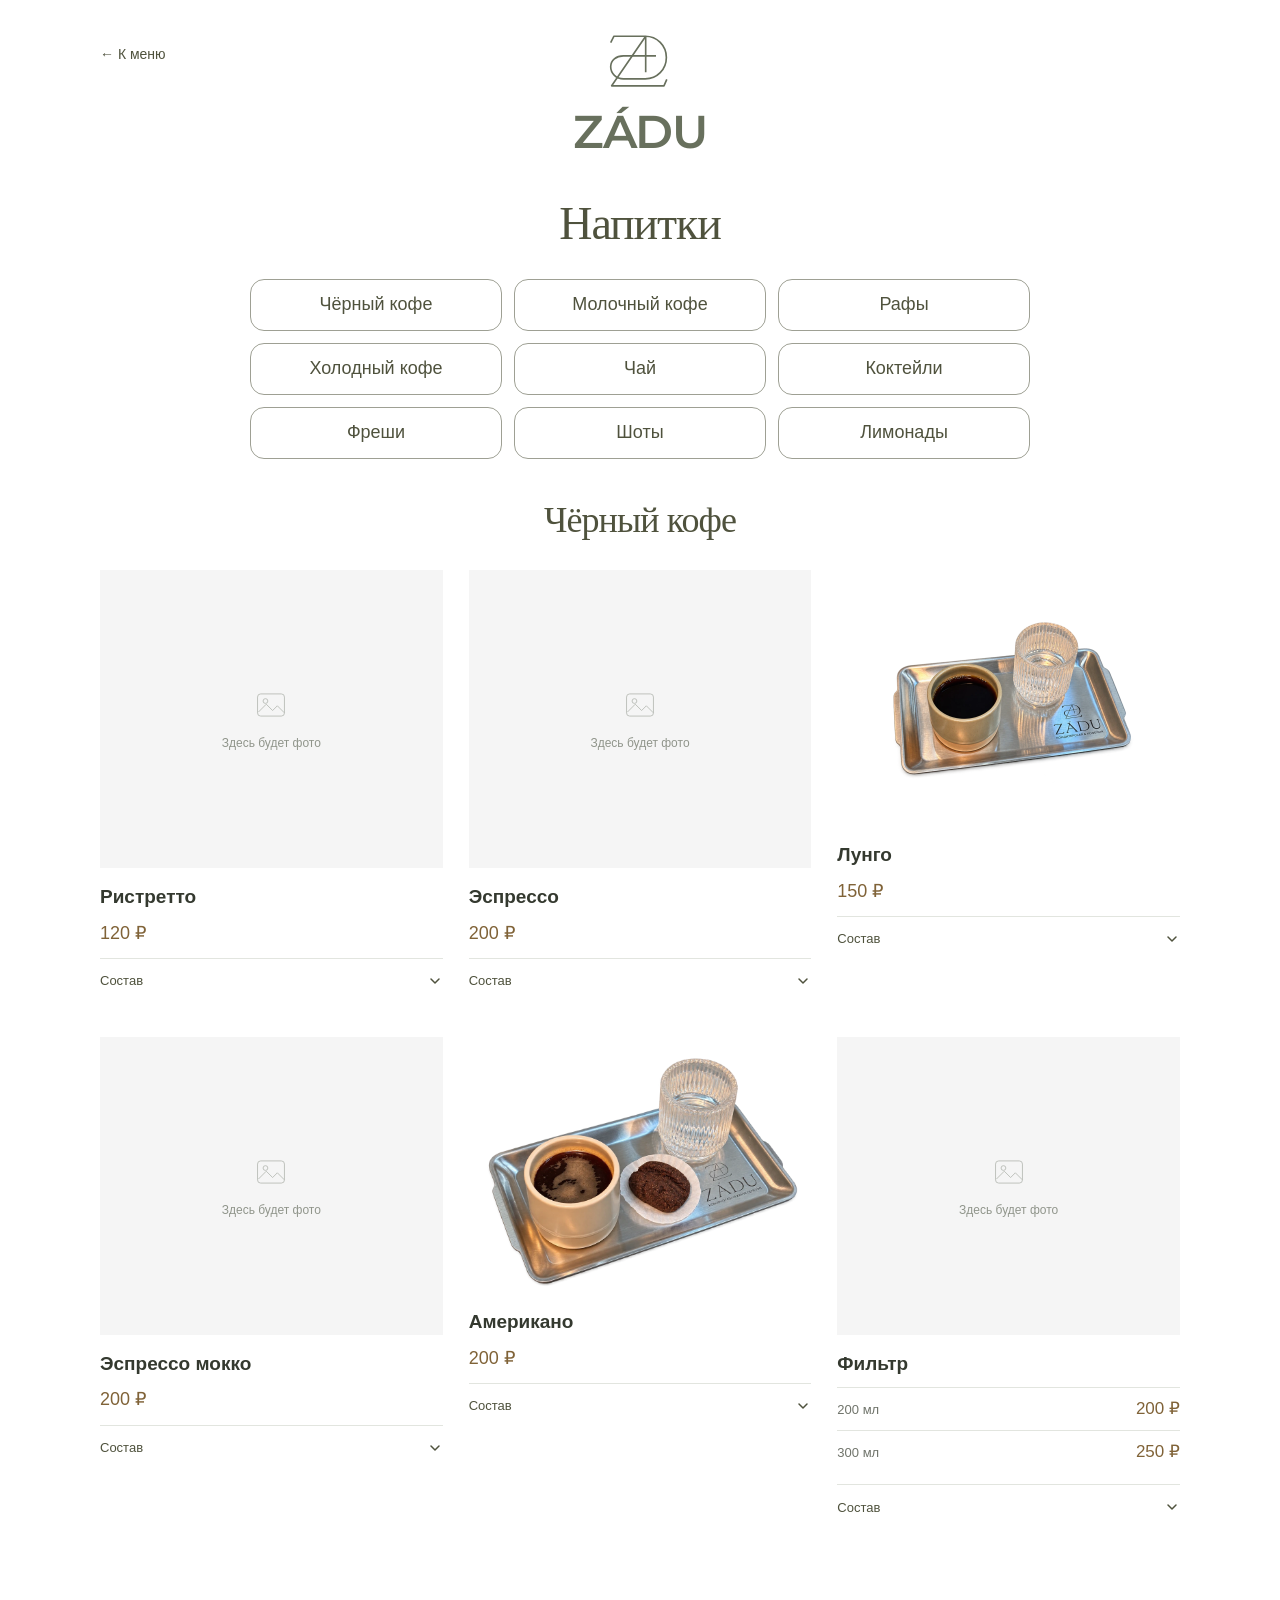
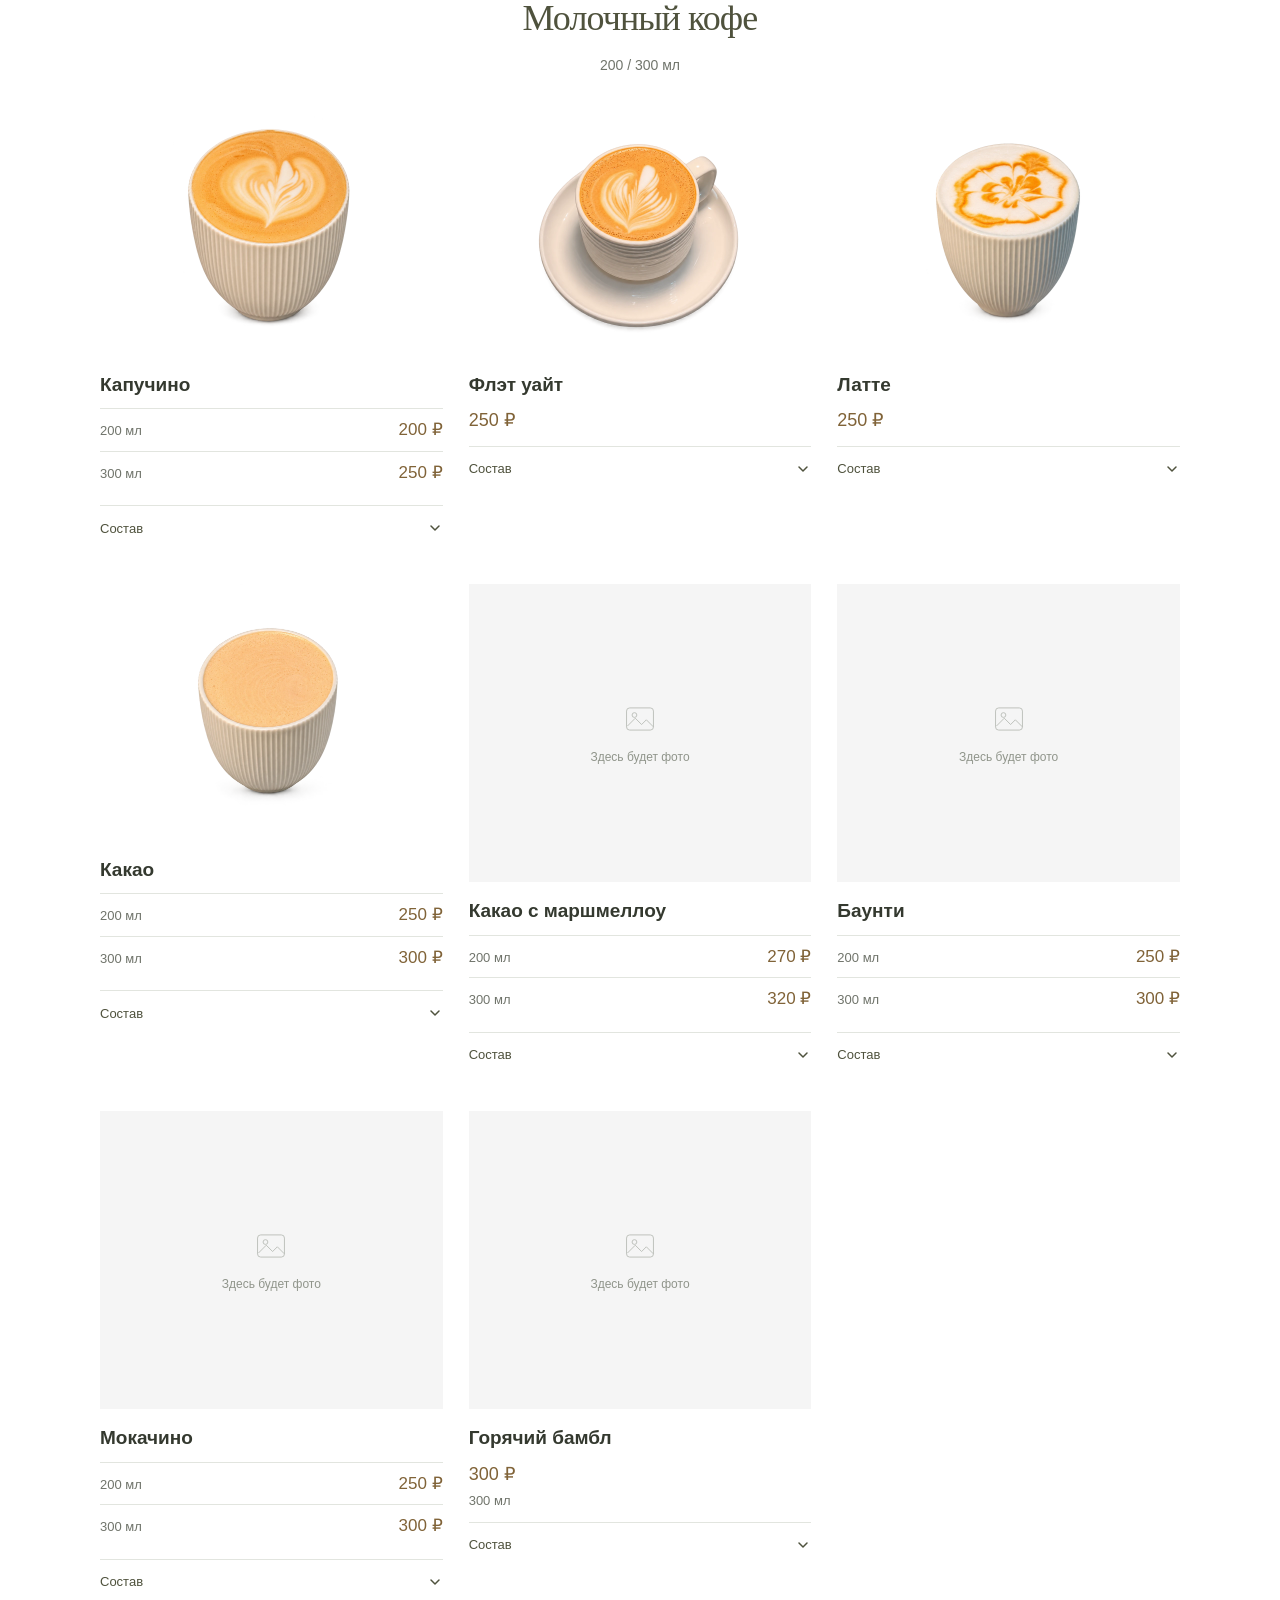
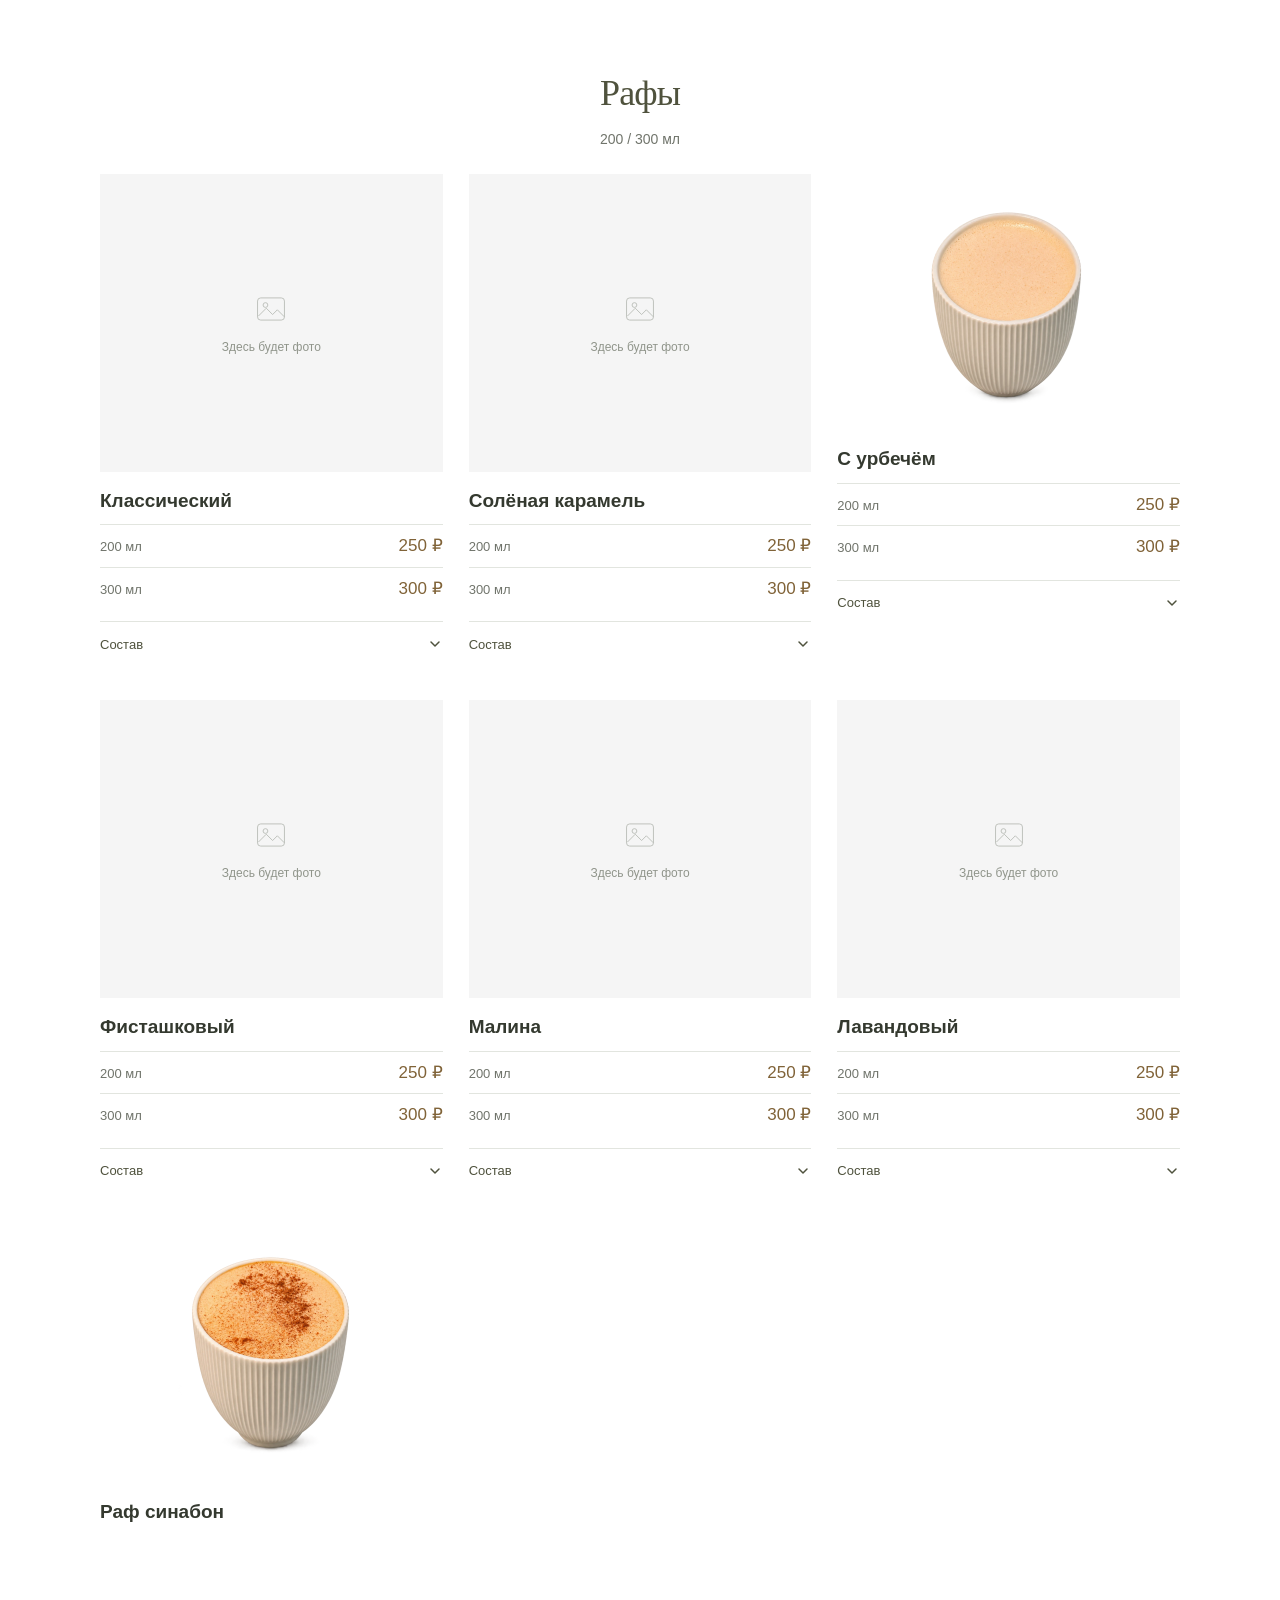
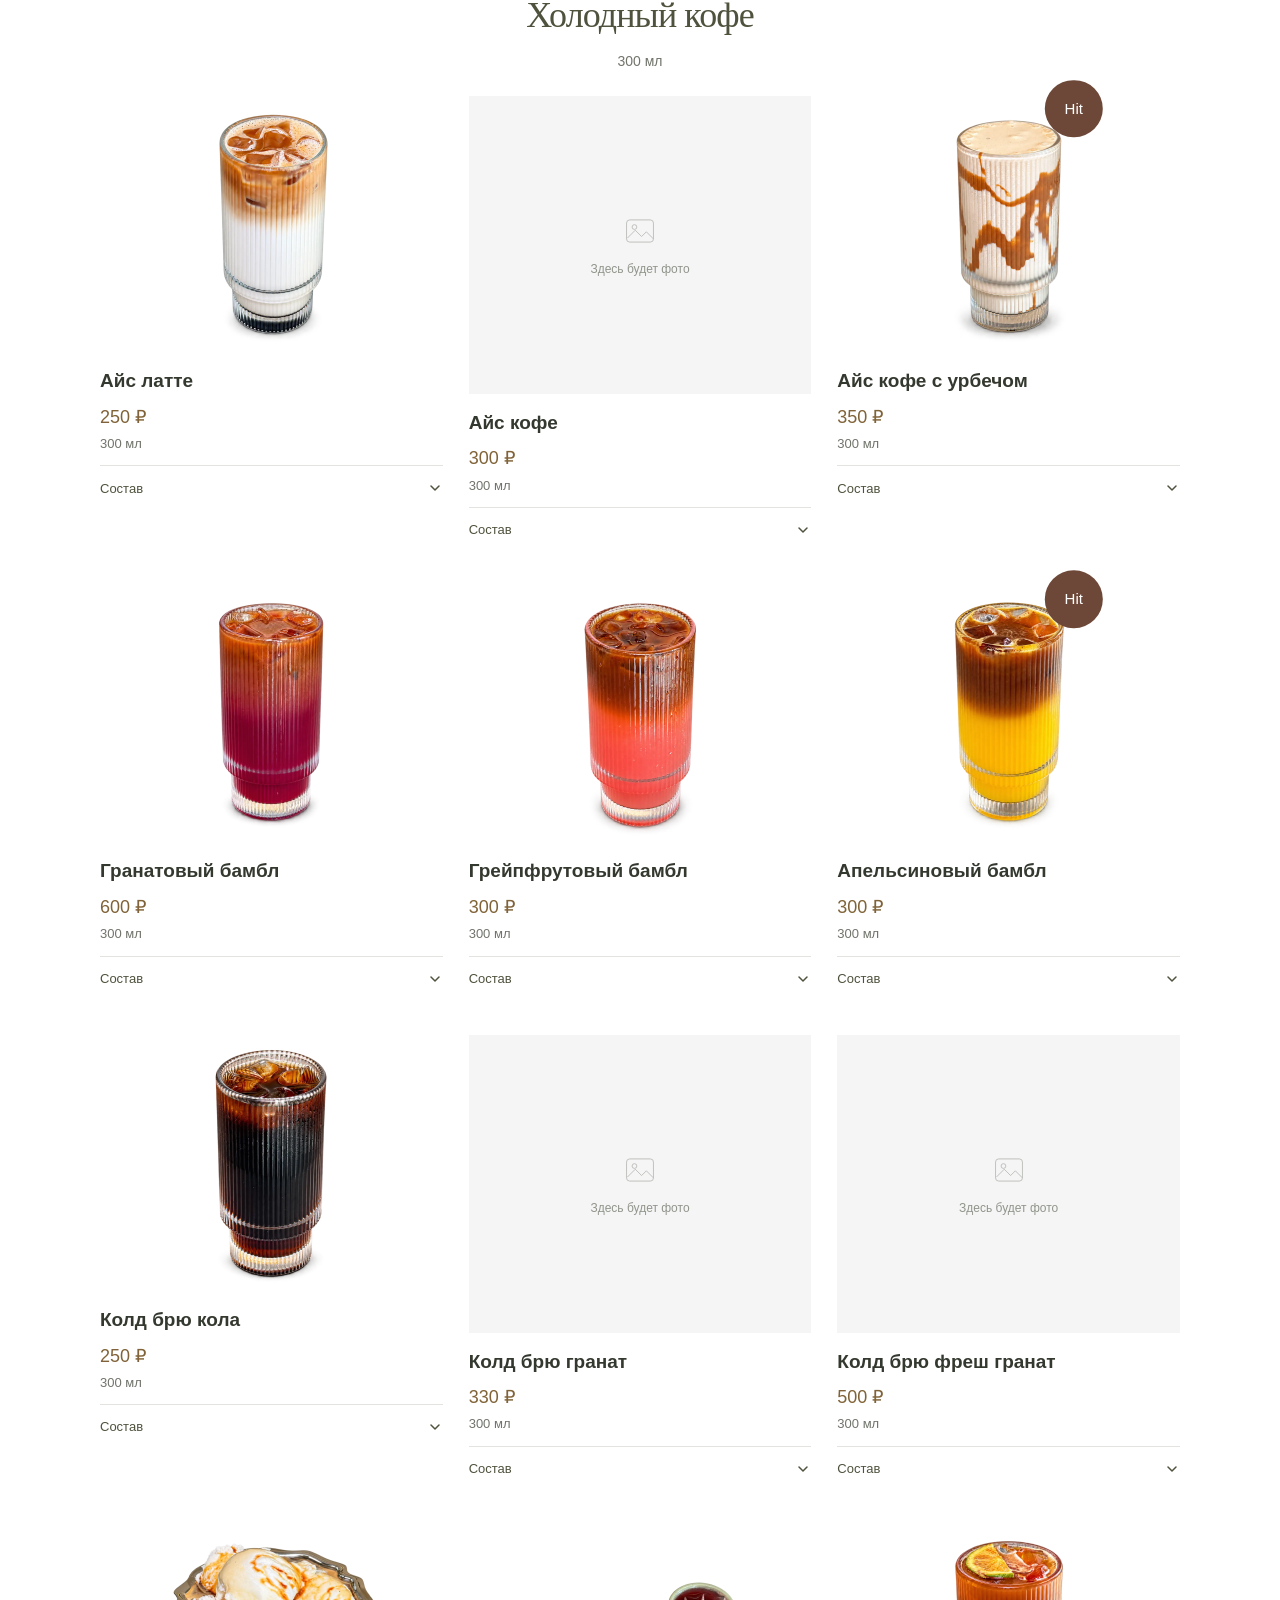
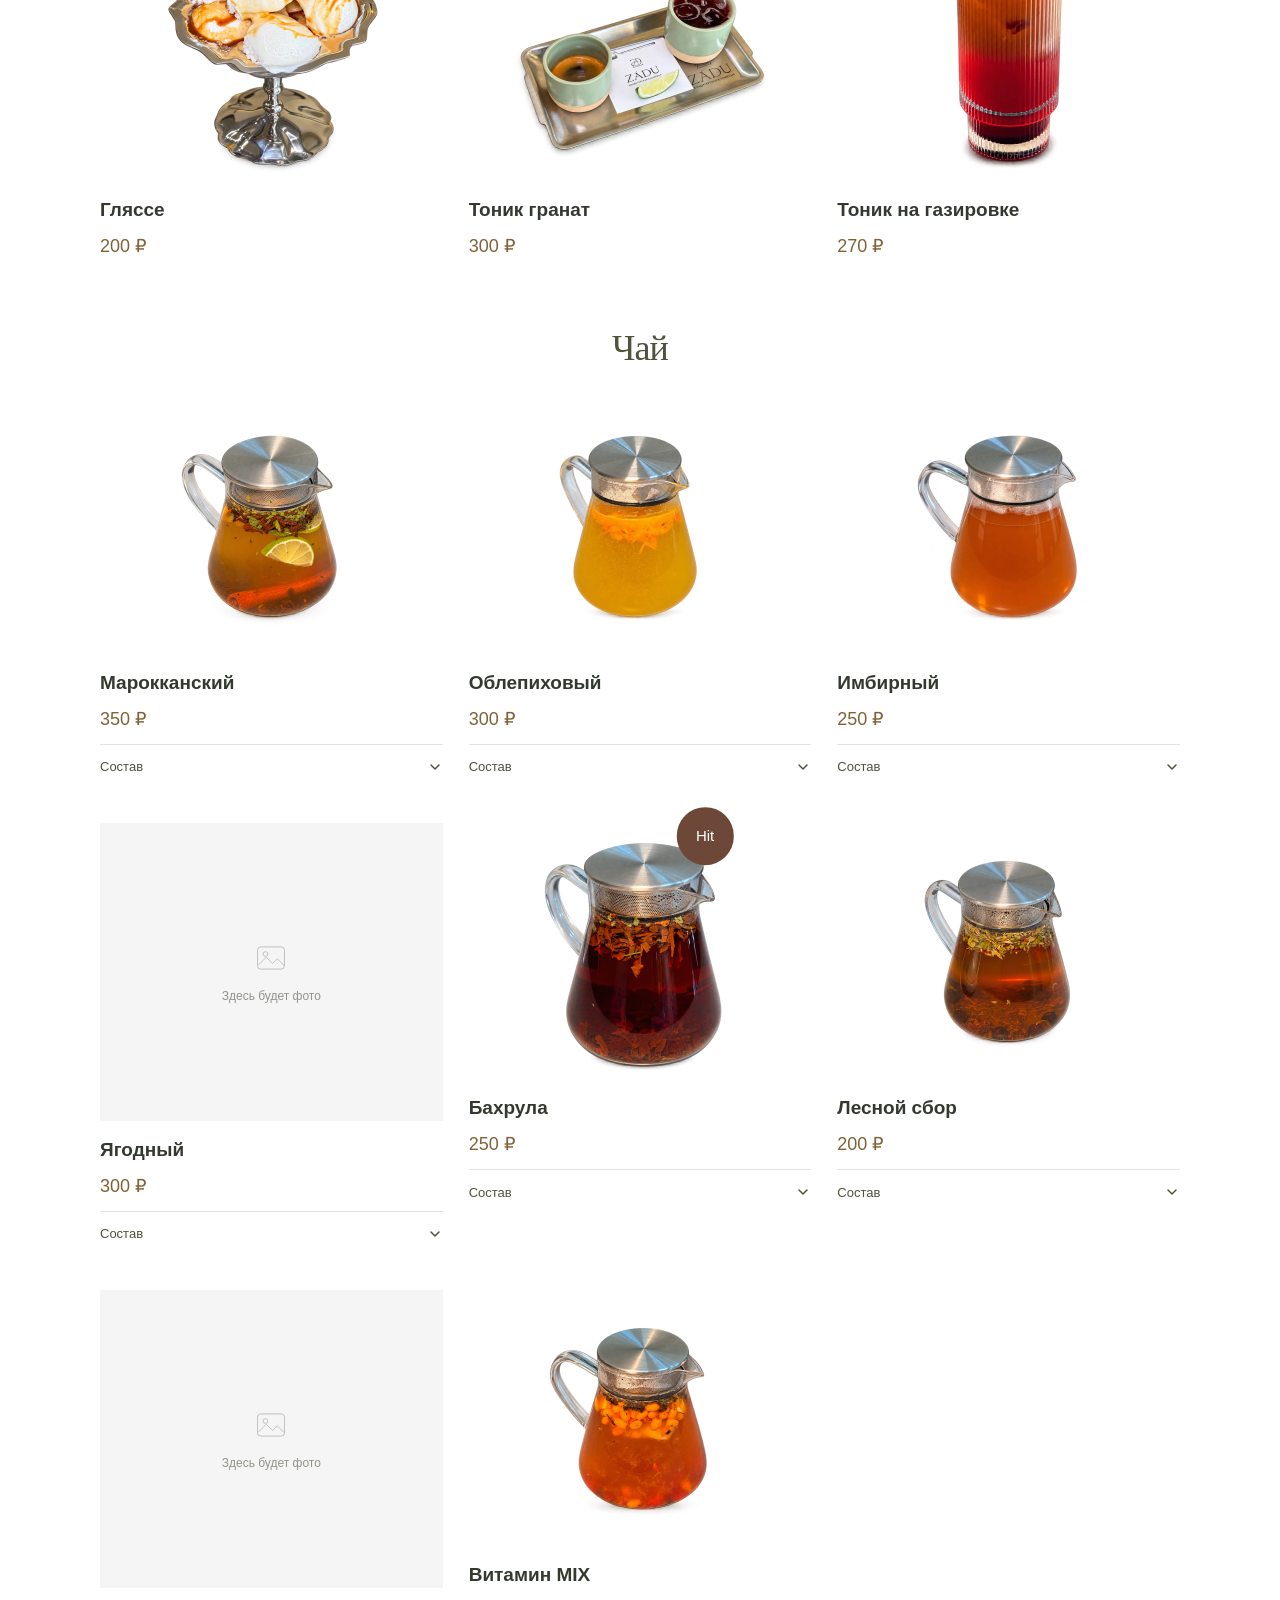
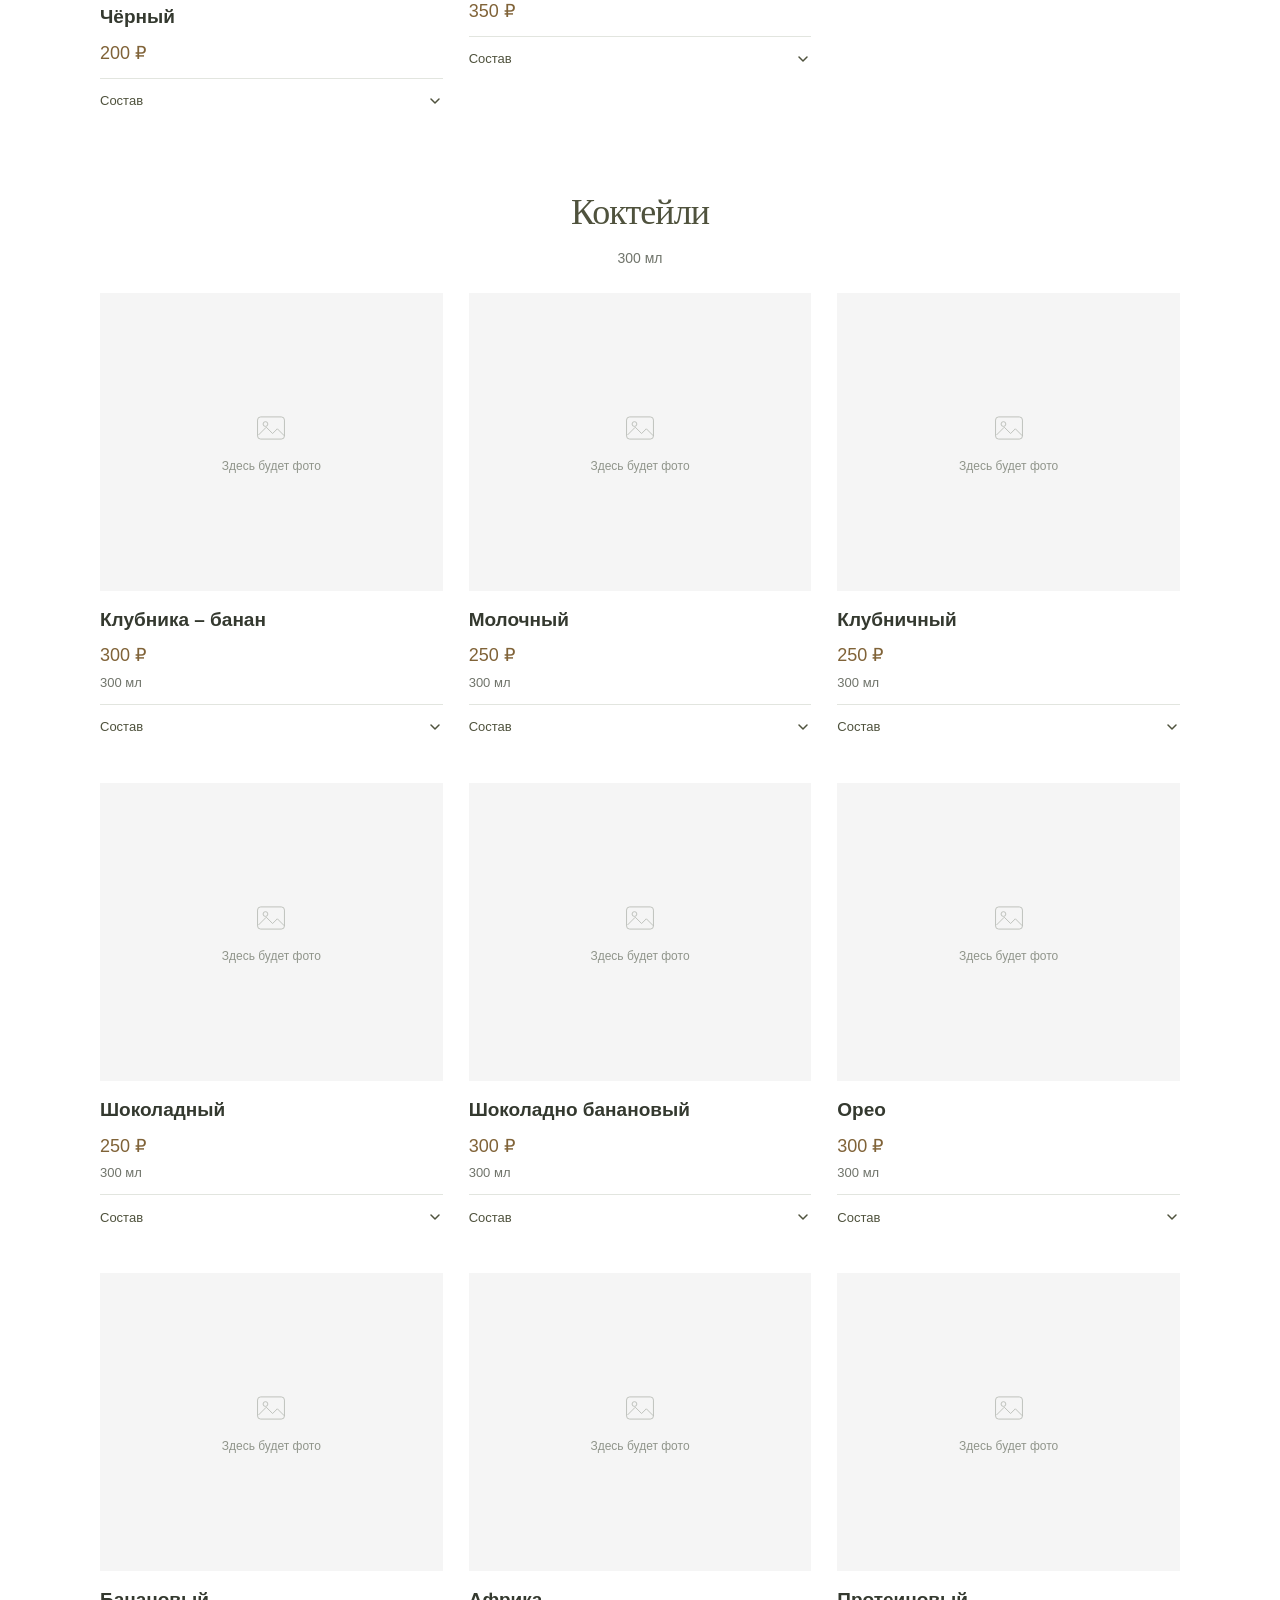
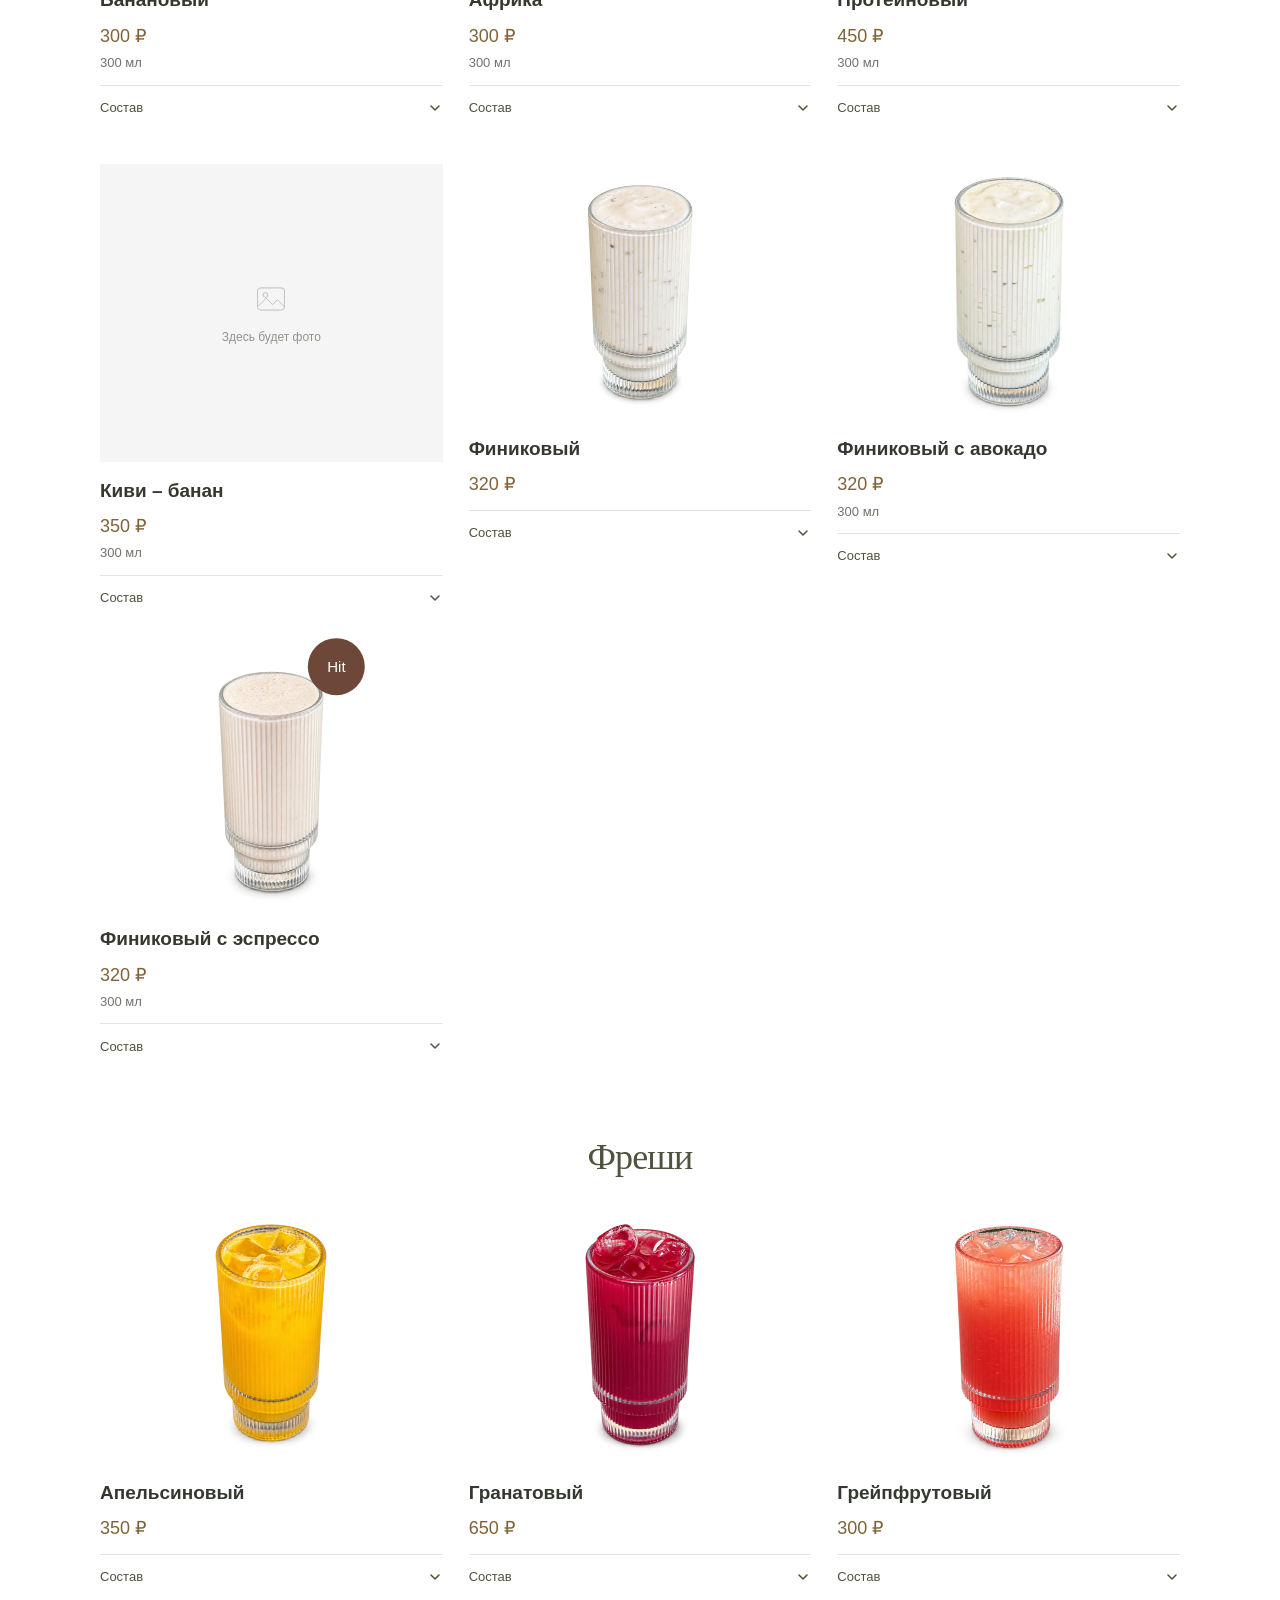
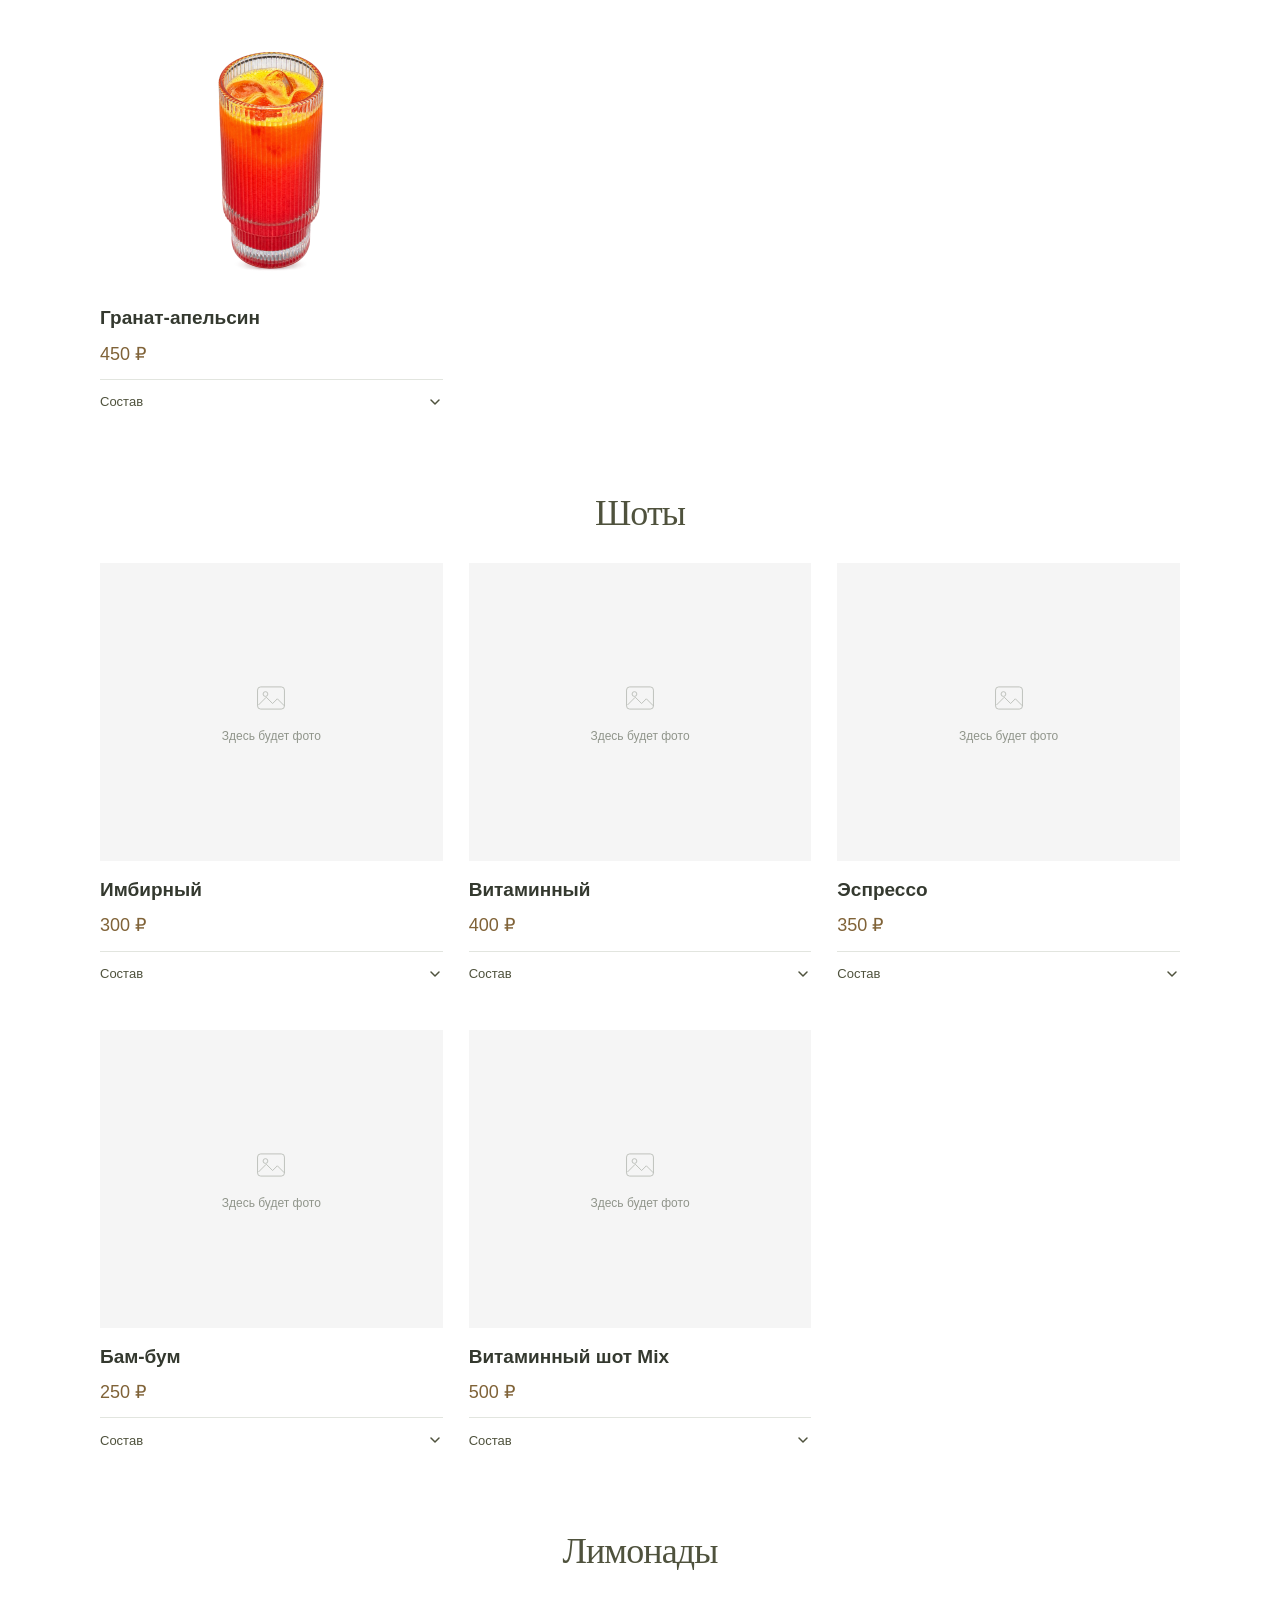
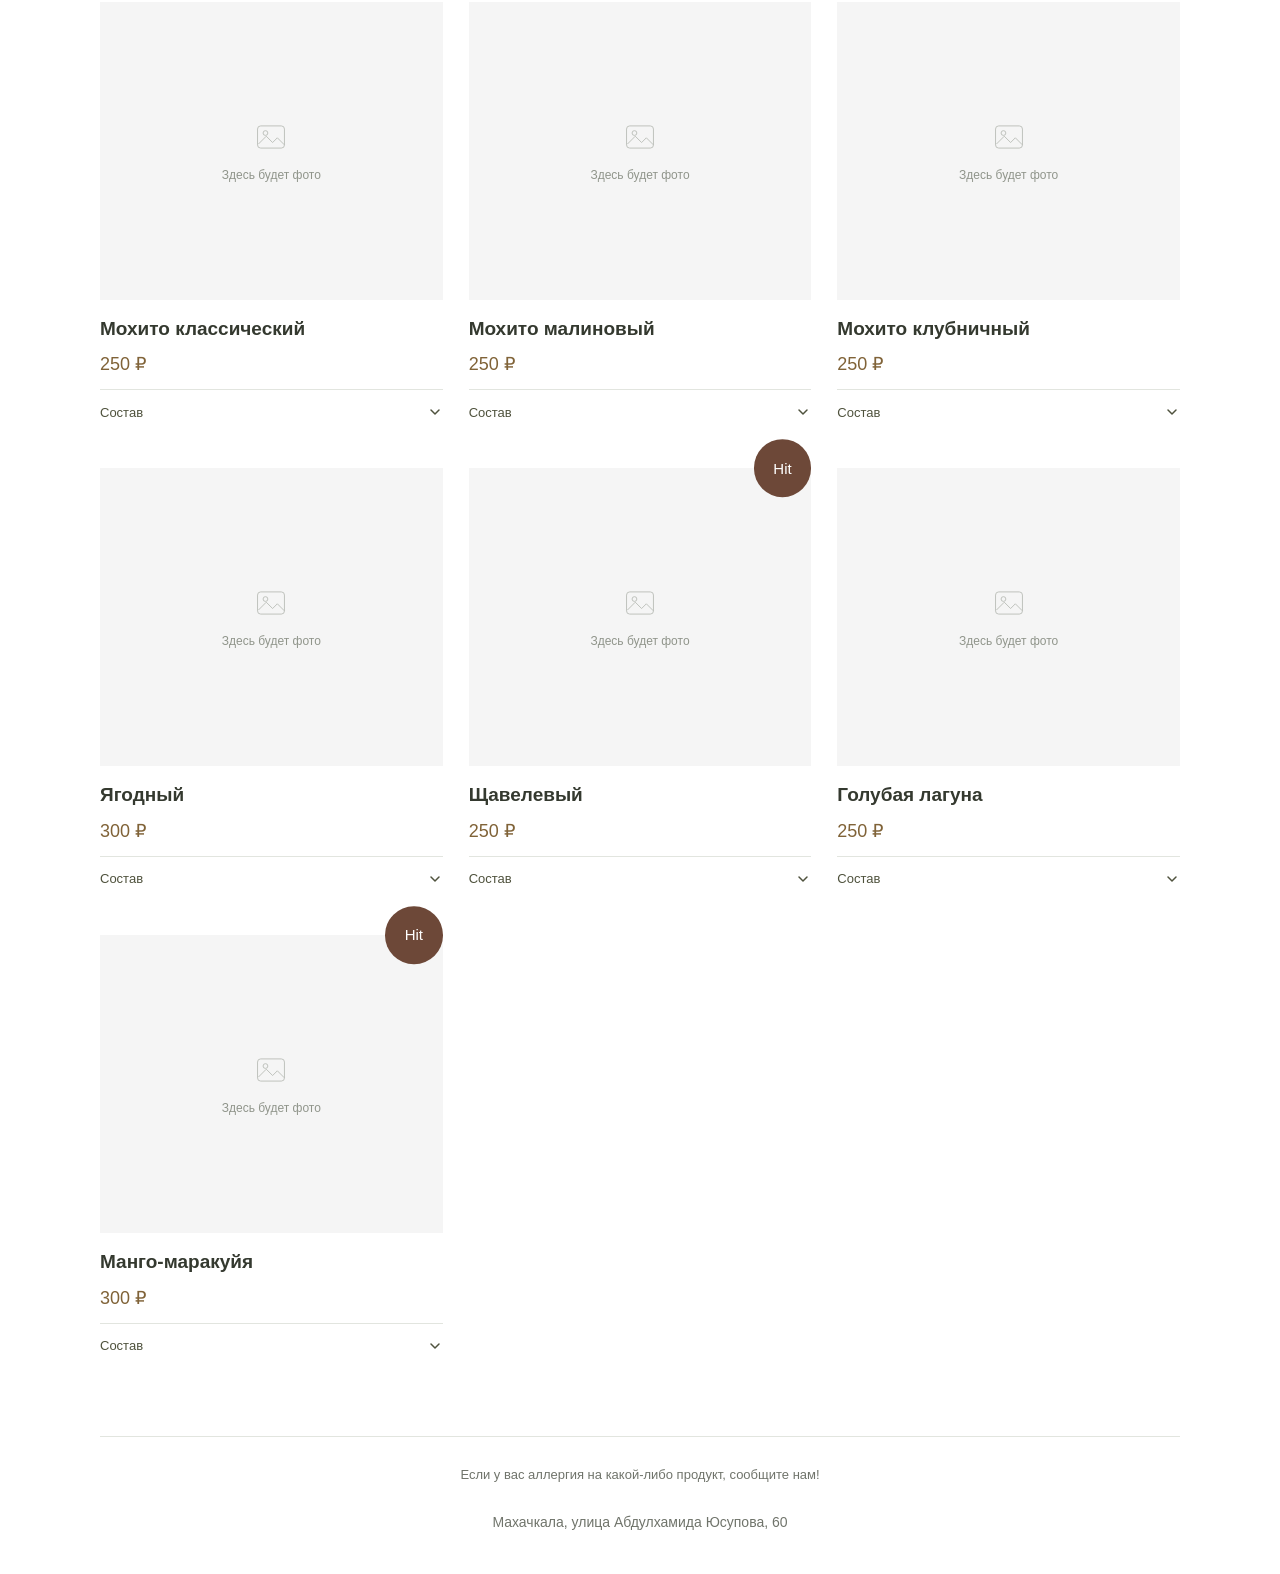
==== commit bab2cc46: "Добавить фото в карточку чая «Лесной сбор»" ====
--- a/interior/menu/bar/index.html
+++ b/interior/menu/bar/index.html
@@ -12,7 +12,7 @@
 </head>
 <body class="menu-page bar-page">
   <header class="site-header menu-header"><a class="brand-logo" href="../../?v=20261014-photo-loading-fix" aria-label="ZÁDU — главная"><img data-brand-logo src="../../../assets/brand-mark-crisp-20261015.svg" width="64" height="60" alt="Фирменный знак кофейни ZÁDU" decoding="async"><span class="brand-name">ZÁDU</span></a><a class="back-home" href="../?v=20261014-photo-loading-fix">← К меню</a></header>
-  <main class="bar-layout"><h1>Напитки</h1><nav class="drink-category-nav" aria-label="Категории напитков"><a class="menu-group-card" href="#coffee">Чёрный кофе</a><a class="menu-group-card" href="#milk-coffee">Молочный кофе</a><a class="menu-group-card" href="#raf">Рафы</a><a class="menu-group-card" href="#cold-coffee">Холодный кофе</a><a class="menu-group-card" href="#tea">Чай</a><a class="menu-group-card" href="#cocktails">Коктейли</a><a class="menu-group-card" href="#fresh">Фреши</a><a class="menu-group-card" href="#shots">Шоты</a><a class="menu-group-card" href="#lemonades">Лимонады</a></nav><section class="menu-category" id="coffee" aria-labelledby="heading-coffee"><h2 id="heading-coffee">Чёрный кофе</h2><div class="item-grid"><article class="menu-item drink-composition-card"><div class="item-photo menu-photo-placeholder " aria-hidden="true"><svg viewBox="0 0 48 48" fill="none"><rect x="7" y="10" width="34" height="28" rx="4"/><circle cx="17" cy="19" r="3"/><path d="m8 33 10-10 8 8 6-6 9 9"/></svg><span>Здесь будет фото</span></div><div class="item-copy"><div class="item-title"><h3>Ристретто</h3></div><p class="item-price">120 ₽</p></div><details class="drink-composition"><summary aria-label="Состав: Ристретто"><span>Состав</span><svg viewBox="0 0 16 16" fill="none" aria-hidden="true"><path d="m4 6 4 4 4-4"/></svg></summary><div class="drink-composition-content"><p><strong>Состав:</strong> более короткая экстракция эспрессо</p></div></details></article><article class="menu-item drink-composition-card"><div class="item-photo menu-photo-placeholder " aria-hidden="true"><svg viewBox="0 0 48 48" fill="none"><rect x="7" y="10" width="34" height="28" rx="4"/><circle cx="17" cy="19" r="3"/><path d="m8 33 10-10 8 8 6-6 9 9"/></svg><span>Здесь будет фото</span></div><div class="item-copy"><div class="item-title"><h3>Эспрессо</h3></div><p class="item-price">200 ₽</p></div><details class="drink-composition"><summary aria-label="Состав: Эспрессо"><span>Состав</span><svg viewBox="0 0 16 16" fill="none" aria-hidden="true"><path d="m4 6 4 4 4-4"/></svg></summary><div class="drink-composition-content"><p><strong>Состав:</strong> 100% свежеобжаренный кофе, вода</p></div></details></article><article class="menu-item drink-composition-card"><div class="item-photo cutout-dish-photo "><img src="../../../assets/drinks/lungo-zadu-transparent-20261122.webp?v=20261123-lungo-transparent" alt="Лунго" width="1024" height="1024" loading="eager" fetchpriority="high" decoding="async"></div><div class="item-copy"><div class="item-title"><h3>Лунго</h3></div><p class="item-price">150 ₽</p></div><details class="drink-composition"><summary aria-label="Состав: Лунго"><span>Состав</span><svg viewBox="0 0 16 16" fill="none" aria-hidden="true"><path d="m4 6 4 4 4-4"/></svg></summary><div class="drink-composition-content"><p><strong>Состав:</strong> молотый кофе, вода</p></div></details></article><article class="menu-item drink-composition-card"><div class="item-photo menu-photo-placeholder " aria-hidden="true"><svg viewBox="0 0 48 48" fill="none"><rect x="7" y="10" width="34" height="28" rx="4"/><circle cx="17" cy="19" r="3"/><path d="m8 33 10-10 8 8 6-6 9 9"/></svg><span>Здесь будет фото</span></div><div class="item-copy"><div class="item-title"><h3>Эспрессо мокко</h3></div><p class="item-price">200 ₽</p></div><details class="drink-composition"><summary aria-label="Состав: Эспрессо мокко"><span>Состав</span><svg viewBox="0 0 16 16" fill="none" aria-hidden="true"><path d="m4 6 4 4 4-4"/></svg></summary><div class="drink-composition-content"><p><strong>Состав:</strong> эспрессо, шоколад Callebaut</p></div></details></article><article class="menu-item drink-composition-card"><div class="item-photo cutout-dish-photo "><img src="../../../assets/drinks/americano-zadu-transparent-20261123.webp?v=20261123-americano-transparent" alt="Американо" width="1000" height="750" loading="eager" decoding="async"></div><div class="item-copy"><div class="item-title"><h3>Американо</h3></div><p class="item-price">200 ₽</p></div><details class="drink-composition"><summary aria-label="Состав: Американо"><span>Состав</span><svg viewBox="0 0 16 16" fill="none" aria-hidden="true"><path d="m4 6 4 4 4-4"/></svg></summary><div class="drink-composition-content"><p><strong>Состав:</strong> двойное эспрессо, вода</p></div></details></article><article class="menu-item drink-composition-card"><div class="item-photo menu-photo-placeholder " aria-hidden="true"><svg viewBox="0 0 48 48" fill="none"><rect x="7" y="10" width="34" height="28" rx="4"/><circle cx="17" cy="19" r="3"/><path d="m8 33 10-10 8 8 6-6 9 9"/></svg><span>Здесь будет фото</span></div><div class="item-copy"><div class="item-title"><h3>Фильтр</h3></div><div class="variant-list"><div class="variant-row"><span>200 мл</span><strong>200 ₽</strong></div><div class="variant-row"><span>300 мл</span><strong>250 ₽</strong></div></div></div><details class="drink-composition"><summary aria-label="Состав: Фильтр"><span>Состав</span><svg viewBox="0 0 16 16" fill="none" aria-hidden="true"><path d="m4 6 4 4 4-4"/></svg></summary><div class="drink-composition-content"><p><strong>Состав:</strong> молотый кофе, горячая вода</p></div></details></article></div></section><section class="menu-category" id="milk-coffee" aria-labelledby="heading-milk-coffee"><h2 id="heading-milk-coffee">Молочный кофе</h2><p class="category-note">200 / 300 мл</p><div class="item-grid"><article class="menu-item drink-composition-card"><div class="item-photo cutout-dish-photo "><img src="../../../assets/drinks/cappuccino-zadu-transparent-20261123.webp?v=20261123-cappuccino-transparent" alt="Капучино" width="1024" height="1024" loading="eager" decoding="async"></div><div class="item-copy"><div class="item-title"><h3>Капучино</h3></div><div class="variant-list"><div class="variant-row"><span>200 мл</span><strong>200 ₽</strong></div><div class="variant-row"><span>300 мл</span><strong>250 ₽</strong></div></div></div><details class="drink-composition"><summary aria-label="Состав: Капучино"><span>Состав</span><svg viewBox="0 0 16 16" fill="none" aria-hidden="true"><path d="m4 6 4 4 4-4"/></svg></summary><div class="drink-composition-content"><p><strong>Состав:</strong> эспрессо, молоко</p><p class="drink-composition-note">При желании можно заменить на альтернативное молоко.</p></div></details></article><article class="menu-item drink-composition-card"><div class="item-photo cutout-dish-photo "><img src="../../../assets/drinks/flat-white-zadu-transparent-20261123.webp?v=20261123-flat-white-transparent" alt="Флэт уайт" width="1024" height="1024" loading="eager" decoding="async"></div><div class="item-copy"><div class="item-title"><h3>Флэт уайт</h3></div><p class="item-price">250 ₽</p></div><details class="drink-composition"><summary aria-label="Состав: Флэт уайт"><span>Состав</span><svg viewBox="0 0 16 16" fill="none" aria-hidden="true"><path d="m4 6 4 4 4-4"/></svg></summary><div class="drink-composition-content"><p><strong>Состав:</strong> двойное эспрессо, молоко</p><p class="drink-composition-note">При желании можно заменить на альтернативное молоко.</p></div></details></article><article class="menu-item drink-composition-card"><div class="item-photo cutout-dish-photo "><img src="../../../assets/drinks/latte-zadu-transparent-20261123.webp?v=20261123-latte-transparent" alt="Латте" width="1024" height="1024" loading="eager" fetchpriority="high" decoding="async"></div><div class="item-copy"><div class="item-title"><h3>Латте</h3></div><p class="item-price">250 ₽</p></div><details class="drink-composition"><summary aria-label="Состав: Латте"><span>Состав</span><svg viewBox="0 0 16 16" fill="none" aria-hidden="true"><path d="m4 6 4 4 4-4"/></svg></summary><div class="drink-composition-content"><p><strong>Состав:</strong> эспрессо, молоко</p><p class="drink-composition-note">При желании можно заменить на альтернативное молоко.</p></div></details></article><article class="menu-item drink-composition-card"><div class="item-photo cutout-dish-photo "><img src="../../../assets/drinks/cocoa-zadu-transparent-20261123.webp?v=20261123-cocoa-transparent" alt="Какао" width="1024" height="1024" loading="eager" fetchpriority="high" decoding="async"></div><div class="item-copy"><div class="item-title"><h3>Какао</h3></div><div class="variant-list"><div class="variant-row"><span>200 мл</span><strong>250 ₽</strong></div><div class="variant-row"><span>300 мл</span><strong>300 ₽</strong></div></div></div><details class="drink-composition"><summary aria-label="Состав: Какао"><span>Состав</span><svg viewBox="0 0 16 16" fill="none" aria-hidden="true"><path d="m4 6 4 4 4-4"/></svg></summary><div class="drink-composition-content"><p><strong>Состав:</strong> молоко, какао-порошок или натуральный шоколад — на выбор.</p></div></details></article><article class="menu-item drink-composition-card"><div class="item-photo menu-photo-placeholder " aria-hidden="true"><svg viewBox="0 0 48 48" fill="none"><rect x="7" y="10" width="34" height="28" rx="4"/><circle cx="17" cy="19" r="3"/><path d="m8 33 10-10 8 8 6-6 9 9"/></svg><span>Здесь будет фото</span></div><div class="item-copy"><div class="item-title"><h3>Какао с маршмеллоу</h3></div><div class="variant-list"><div class="variant-row"><span>200 мл</span><strong>270 ₽</strong></div><div class="variant-row"><span>300 мл</span><strong>320 ₽</strong></div></div></div><details class="drink-composition"><summary aria-label="Состав: Какао с маршмеллоу"><span>Состав</span><svg viewBox="0 0 16 16" fill="none" aria-hidden="true"><path d="m4 6 4 4 4-4"/></svg></summary><div class="drink-composition-content"><p><strong>Состав:</strong> молоко, какао-порошок или натуральный шоколад — на выбор. Добавки: маршмеллоу.</p></div></details></article><article class="menu-item drink-composition-card"><div class="item-photo menu-photo-placeholder " aria-hidden="true"><svg viewBox="0 0 48 48" fill="none"><rect x="7" y="10" width="34" height="28" rx="4"/><circle cx="17" cy="19" r="3"/><path d="m8 33 10-10 8 8 6-6 9 9"/></svg><span>Здесь будет фото</span></div><div class="item-copy"><div class="item-title"><h3>Баунти</h3></div><div class="variant-list"><div class="variant-row"><span>200 мл</span><strong>250 ₽</strong></div><div class="variant-row"><span>300 мл</span><strong>300 ₽</strong></div></div></div><details class="drink-composition"><summary aria-label="Состав: Баунти"><span>Состав</span><svg viewBox="0 0 16 16" fill="none" aria-hidden="true"><path d="m4 6 4 4 4-4"/></svg></summary><div class="drink-composition-content"><p><strong>Состав:</strong> эспрессо, молоко, шоколад Callebaut, кокосовый сироп</p></div></details></article><article class="menu-item drink-composition-card"><div class="item-photo menu-photo-placeholder " aria-hidden="true"><svg viewBox="0 0 48 48" fill="none"><rect x="7" y="10" width="34" height="28" rx="4"/><circle cx="17" cy="19" r="3"/><path d="m8 33 10-10 8 8 6-6 9 9"/></svg><span>Здесь будет фото</span></div><div class="item-copy"><div class="item-title"><h3>Мокачино</h3></div><div class="variant-list"><div class="variant-row"><span>200 мл</span><strong>250 ₽</strong></div><div class="variant-row"><span>300 мл</span><strong>300 ₽</strong></div></div></div><details class="drink-composition"><summary aria-label="Состав: Мокачино"><span>Состав</span><svg viewBox="0 0 16 16" fill="none" aria-hidden="true"><path d="m4 6 4 4 4-4"/></svg></summary><div class="drink-composition-content"><p><strong>Состав:</strong> эспрессо, молоко, шоколад Callebaut, сироп</p></div></details></article><article class="menu-item drink-composition-card"><div class="item-photo menu-photo-placeholder " aria-hidden="true"><svg viewBox="0 0 48 48" fill="none"><rect x="7" y="10" width="34" height="28" rx="4"/><circle cx="17" cy="19" r="3"/><path d="m8 33 10-10 8 8 6-6 9 9"/></svg><span>Здесь будет фото</span></div><div class="item-copy"><div class="item-title"><h3>Горячий бамбл</h3></div><p class="item-price">300 ₽</p><p class="item-portion">300 мл</p></div><details class="drink-composition"><summary aria-label="Состав: Горячий бамбл"><span>Состав</span><svg viewBox="0 0 16 16" fill="none" aria-hidden="true"><path d="m4 6 4 4 4-4"/></svg></summary><div class="drink-composition-content"><p><strong>Состав:</strong> эспрессо, апельсиновый сок. Сироп — на выбор.</p></div></details></article></div></section><section class="menu-category" id="raf" aria-labelledby="heading-raf"><h2 id="heading-raf">Рафы</h2><p class="category-note">200 / 300 мл</p><div class="item-grid"><article class="menu-item drink-composition-card"><div class="item-photo menu-photo-placeholder " aria-hidden="true"><svg viewBox="0 0 48 48" fill="none"><rect x="7" y="10" width="34" height="28" rx="4"/><circle cx="17" cy="19" r="3"/><path d="m8 33 10-10 8 8 6-6 9 9"/></svg><span>Здесь будет фото</span></div><div class="item-copy"><div class="item-title"><h3>Классический</h3></div><div class="variant-list"><div class="variant-row"><span>200 мл</span><strong>250 ₽</strong></div><div class="variant-row"><span>300 мл</span><strong>300 ₽</strong></div></div></div><details class="drink-composition"><summary aria-label="Состав: Классический"><span>Состав</span><svg viewBox="0 0 16 16" fill="none" aria-hidden="true"><path d="m4 6 4 4 4-4"/></svg></summary><div class="drink-composition-content"><p><strong>Состав:</strong> эспрессо, сливки</p></div></details></article><article class="menu-item drink-composition-card"><div class="item-photo menu-photo-placeholder " aria-hidden="true"><svg viewBox="0 0 48 48" fill="none"><rect x="7" y="10" width="34" height="28" rx="4"/><circle cx="17" cy="19" r="3"/><path d="m8 33 10-10 8 8 6-6 9 9"/></svg><span>Здесь будет фото</span></div><div class="item-copy"><div class="item-title"><h3>Солёная карамель</h3></div><div class="variant-list"><div class="variant-row"><span>200 мл</span><strong>250 ₽</strong></div><div class="variant-row"><span>300 мл</span><strong>300 ₽</strong></div></div></div><details class="drink-composition"><summary aria-label="Состав: Солёная карамель"><span>Состав</span><svg viewBox="0 0 16 16" fill="none" aria-hidden="true"><path d="m4 6 4 4 4-4"/></svg></summary><div class="drink-composition-content"><p><strong>Состав:</strong> эспрессо, сливки, сироп «Солёная карамель»</p></div></details></article><article class="menu-item drink-composition-card"><div class="item-photo cutout-dish-photo "><img src="../../../assets/drinks/raf-urbech-zadu-transparent-20261123.webp?v=20261123-raf-urbech-transparent" alt="Раф с урбечём" width="1024" height="1024" loading="eager" decoding="async"></div><div class="item-copy"><div class="item-title"><h3>С урбечём</h3></div><div class="variant-list"><div class="variant-row"><span>200 мл</span><strong>250 ₽</strong></div><div class="variant-row"><span>300 мл</span><strong>300 ₽</strong></div></div></div><details class="drink-composition"><summary aria-label="Состав: С урбечём"><span>Состав</span><svg viewBox="0 0 16 16" fill="none" aria-hidden="true"><path d="m4 6 4 4 4-4"/></svg></summary><div class="drink-composition-content"><p><strong>Состав:</strong> эспрессо, сливки, урбеч</p></div></details></article><article class="menu-item drink-composition-card"><div class="item-photo menu-photo-placeholder " aria-hidden="true"><svg viewBox="0 0 48 48" fill="none"><rect x="7" y="10" width="34" height="28" rx="4"/><circle cx="17" cy="19" r="3"/><path d="m8 33 10-10 8 8 6-6 9 9"/></svg><span>Здесь будет фото</span></div><div class="item-copy"><div class="item-title"><h3>Фисташковый</h3></div><div class="variant-list"><div class="variant-row"><span>200 мл</span><strong>250 ₽</strong></div><div class="variant-row"><span>300 мл</span><strong>300 ₽</strong></div></div></div><details class="drink-composition"><summary aria-label="Состав: Фисташковый"><span>Состав</span><svg viewBox="0 0 16 16" fill="none" aria-hidden="true"><path d="m4 6 4 4 4-4"/></svg></summary><div class="drink-composition-content"><p><strong>Состав:</strong> эспрессо, сливки, фисташковый сироп</p></div></details></article><article class="menu-item drink-composition-card"><div class="item-photo menu-photo-placeholder " aria-hidden="true"><svg viewBox="0 0 48 48" fill="none"><rect x="7" y="10" width="34" height="28" rx="4"/><circle cx="17" cy="19" r="3"/><path d="m8 33 10-10 8 8 6-6 9 9"/></svg><span>Здесь будет фото</span></div><div class="item-copy"><div class="item-title"><h3>Малина</h3></div><div class="variant-list"><div class="variant-row"><span>200 мл</span><strong>250 ₽</strong></div><div class="variant-row"><span>300 мл</span><strong>300 ₽</strong></div></div></div><details class="drink-composition"><summary aria-label="Состав: Малина"><span>Состав</span><svg viewBox="0 0 16 16" fill="none" aria-hidden="true"><path d="m4 6 4 4 4-4"/></svg></summary><div class="drink-composition-content"><p><strong>Состав:</strong> эспрессо, сливки, малиновый сироп</p></div></details></article><article class="menu-item drink-composition-card"><div class="item-photo menu-photo-placeholder " aria-hidden="true"><svg viewBox="0 0 48 48" fill="none"><rect x="7" y="10" width="34" height="28" rx="4"/><circle cx="17" cy="19" r="3"/><path d="m8 33 10-10 8 8 6-6 9 9"/></svg><span>Здесь будет фото</span></div><div class="item-copy"><div class="item-title"><h3>Лавандовый</h3></div><div class="variant-list"><div class="variant-row"><span>200 мл</span><strong>250 ₽</strong></div><div class="variant-row"><span>300 мл</span><strong>300 ₽</strong></div></div></div><details class="drink-composition"><summary aria-label="Состав: Лавандовый"><span>Состав</span><svg viewBox="0 0 16 16" fill="none" aria-hidden="true"><path d="m4 6 4 4 4-4"/></svg></summary><div class="drink-composition-content"><p><strong>Состав:</strong> эспрессо, сливки, лавандовый сироп</p></div></details></article><article class="menu-item"><div class="item-photo cutout-dish-photo "><img src="../../../assets/drinks/raf-sinabon-transparent-20261123.webp?v=20261014-photo-loading-fix" alt="Раф синабон" width="1024" height="1024" loading="eager" decoding="async"></div><div class="item-copy"><div class="item-title"><h3>Раф синабон</h3></div></div></article></div></section><section class="menu-category" id="cold-coffee" aria-labelledby="heading-cold-coffee"><h2 id="heading-cold-coffee">Холодный кофе</h2><p class="category-note">300 мл</p><div class="item-grid"><article class="menu-item drink-composition-card"><div class="item-photo cutout-dish-photo "><img src="../../../assets/drinks/iced-latte-transparent-20261020.webp?v=20261014-photo-loading-fix" alt="Айс латте" width="1024" height="1024" loading="eager" decoding="async"></div><div class="item-copy"><div class="item-title"><h3>Айс латте</h3></div><p class="item-price">250 ₽</p><p class="item-portion">300 мл</p></div><details class="drink-composition"><summary aria-label="Состав: Айс латте"><span>Состав</span><svg viewBox="0 0 16 16" fill="none" aria-hidden="true"><path d="m4 6 4 4 4-4"/></svg></summary><div class="drink-composition-content"><p><strong>Состав:</strong> эспрессо, молоко, сироп</p></div></details></article><article class="menu-item drink-composition-card"><div class="item-photo menu-photo-placeholder " aria-hidden="true"><svg viewBox="0 0 48 48" fill="none"><rect x="7" y="10" width="34" height="28" rx="4"/><circle cx="17" cy="19" r="3"/><path d="m8 33 10-10 8 8 6-6 9 9"/></svg><span>Здесь будет фото</span></div><div class="item-copy"><div class="item-title"><h3>Айс кофе</h3></div><p class="item-price">300 ₽</p><p class="item-portion">300 мл</p></div><details class="drink-composition"><summary aria-label="Состав: Айс кофе"><span>Состав</span><svg viewBox="0 0 16 16" fill="none" aria-hidden="true"><path d="m4 6 4 4 4-4"/></svg></summary><div class="drink-composition-content"><p><strong>Состав:</strong> эспрессо, молоко, мороженое</p></div></details></article><article class="menu-item drink-composition-card"><div class="menu-item-media menu-item-media-cutout"><div class="item-photo cutout-dish-photo "><img src="../../../assets/drinks/iced-urbech-coffee-transparent-20261020.webp?v=20261014-photo-loading-fix" alt="Айс кофе с урбечом" width="1024" height="1024" loading="eager" decoding="async"></div><span class="menu-hit" lang="en" title="Хит продаж">Hit</span></div><div class="item-copy"><div class="item-title"><h3>Айс кофе с урбечом</h3></div><p class="item-price">350 ₽</p><p class="item-portion">300 мл</p></div><details class="drink-composition"><summary aria-label="Состав: Айс кофе с урбечом"><span>Состав</span><svg viewBox="0 0 16 16" fill="none" aria-hidden="true"><path d="m4 6 4 4 4-4"/></svg></summary><div class="drink-composition-content"><p><strong>Состав:</strong> эспрессо, молоко, мороженое, урбеч</p></div></details></article><article class="menu-item drink-composition-card"><div class="item-photo cutout-dish-photo "><img src="../../../assets/drinks/pomegranate-bumble-transparent-20261020.webp?v=20261014-photo-loading-fix" alt="Гранатовый бамбл" width="1024" height="1024" loading="eager" decoding="async"></div><div class="item-copy"><div class="item-title"><h3>Гранатовый бамбл</h3></div><p class="item-price">600 ₽</p><p class="item-portion">300 мл</p></div><details class="drink-composition"><summary aria-label="Состав: Гранатовый бамбл"><span>Состав</span><svg viewBox="0 0 16 16" fill="none" aria-hidden="true"><path d="m4 6 4 4 4-4"/></svg></summary><div class="drink-composition-content"><p><strong>Состав:</strong> эспрессо, фреш гранатовый</p></div></details></article><article class="menu-item drink-composition-card"><div class="item-photo cutout-dish-photo "><img src="../../../assets/drinks/grapefruit-bumble-transparent-20261020.webp?v=20261014-photo-loading-fix" alt="Грейпфрутовый бамбл" width="1024" height="1024" loading="eager" decoding="async"></div><div class="item-copy"><div class="item-title"><h3>Грейпфрутовый бамбл</h3></div><p class="item-price">300 ₽</p><p class="item-portion">300 мл</p></div><details class="drink-composition"><summary aria-label="Состав: Грейпфрутовый бамбл"><span>Состав</span><svg viewBox="0 0 16 16" fill="none" aria-hidden="true"><path d="m4 6 4 4 4-4"/></svg></summary><div class="drink-composition-content"><p><strong>Состав:</strong> эспрессо, фреш грейпфрутовый</p></div></details></article><article class="menu-item drink-composition-card"><div class="menu-item-media menu-item-media-cutout"><div class="item-photo cutout-dish-photo "><img src="../../../assets/drinks/orange-bumble-transparent-20261020.webp?v=20261014-photo-loading-fix" alt="Апельсиновый бамбл" width="1024" height="1024" loading="eager" decoding="async"></div><span class="menu-hit" lang="en" title="Хит продаж">Hit</span></div><div class="item-copy"><div class="item-title"><h3>Апельсиновый бамбл</h3></div><p class="item-price">300 ₽</p><p class="item-portion">300 мл</p></div><details class="drink-composition"><summary aria-label="Состав: Апельсиновый бамбл"><span>Состав</span><svg viewBox="0 0 16 16" fill="none" aria-hidden="true"><path d="m4 6 4 4 4-4"/></svg></summary><div class="drink-composition-content"><p><strong>Состав:</strong> эспрессо, фреш апельсиновый</p></div></details></article><article class="menu-item drink-composition-card"><div class="item-photo cutout-dish-photo "><img src="../../../assets/drinks/cold-brew-cola-transparent-20261020.webp?v=20261014-photo-loading-fix" alt="Колд брю кола" width="1024" height="1024" loading="eager" decoding="async"></div><div class="item-copy"><div class="item-title"><h3>Колд брю кола</h3></div><p class="item-price">250 ₽</p><p class="item-portion">300 мл</p></div><details class="drink-composition"><summary aria-label="Состав: Колд брю кола"><span>Состав</span><svg viewBox="0 0 16 16" fill="none" aria-hidden="true"><path d="m4 6 4 4 4-4"/></svg></summary><div class="drink-composition-content"><p><strong>Состав:</strong> колд брю, кола</p></div></details></article><article class="menu-item drink-composition-card"><div class="item-photo menu-photo-placeholder " aria-hidden="true"><svg viewBox="0 0 48 48" fill="none"><rect x="7" y="10" width="34" height="28" rx="4"/><circle cx="17" cy="19" r="3"/><path d="m8 33 10-10 8 8 6-6 9 9"/></svg><span>Здесь будет фото</span></div><div class="item-copy"><div class="item-title"><h3>Колд брю гранат</h3></div><p class="item-price">330 ₽</p><p class="item-portion">300 мл</p></div><details class="drink-composition"><summary aria-label="Состав: Колд брю гранат"><span>Состав</span><svg viewBox="0 0 16 16" fill="none" aria-hidden="true"><path d="m4 6 4 4 4-4"/></svg></summary><div class="drink-composition-content"><p><strong>Состав:</strong> колд брю, гранатовый сироп, вода</p></div></details></article><article class="menu-item drink-composition-card"><div class="item-photo menu-photo-placeholder " aria-hidden="true"><svg viewBox="0 0 48 48" fill="none"><rect x="7" y="10" width="34" height="28" rx="4"/><circle cx="17" cy="19" r="3"/><path d="m8 33 10-10 8 8 6-6 9 9"/></svg><span>Здесь будет фото</span></div><div class="item-copy"><div class="item-title"><h3>Колд брю фреш гранат</h3></div><p class="item-price">500 ₽</p><p class="item-portion">300 мл</p></div><details class="drink-composition"><summary aria-label="Состав: Колд брю фреш гранат"><span>Состав</span><svg viewBox="0 0 16 16" fill="none" aria-hidden="true"><path d="m4 6 4 4 4-4"/></svg></summary><div class="drink-composition-content"><p><strong>Состав:</strong> колд брю, гранатовый фреш</p></div></details></article><article class="menu-item"><div class="item-photo cutout-dish-photo "><img src="../../../assets/drinks/glace-transparent-20261020.webp?v=20261014-photo-loading-fix" alt="Гляссе" width="1024" height="1024" loading="eager" decoding="async"></div><div class="item-copy"><div class="item-title"><h3>Гляссе</h3></div><p class="item-price">200 ₽</p></div></article><article class="menu-item"><div class="item-photo cutout-dish-photo "><img src="../../../assets/drinks/pomegranate-tonic-transparent-20261020.webp?v=20261014-photo-loading-fix" alt="Тоник гранат" width="1024" height="1024" loading="eager" decoding="async"></div><div class="item-copy"><div class="item-title"><h3>Тоник гранат</h3></div><p class="item-price">300 ₽</p></div></article><article class="menu-item"><div class="item-photo cutout-dish-photo "><img src="../../../assets/drinks/soda-tonic-transparent-20261020.webp?v=20261014-photo-loading-fix" alt="Тоник на газировке" width="1024" height="1024" loading="eager" decoding="async"></div><div class="item-copy"><div class="item-title"><h3>Тоник на газировке</h3></div><p class="item-price">270 ₽</p></div></article></div></section><section class="menu-category" id="tea" aria-labelledby="heading-tea"><h2 id="heading-tea">Чай</h2><div class="item-grid"><article class="menu-item drink-composition-card"><div class="item-photo cutout-dish-photo "><img src="../../../assets/drinks/moroccan-tea-transparent-20261123.webp?v=20261014-photo-loading-fix" alt="Чай Марокканский" width="1024" height="1024" loading="eager" decoding="async"></div><div class="item-copy"><div class="item-title"><h3>Марокканский</h3></div><p class="item-price">350 ₽</p></div><details class="drink-composition"><summary aria-label="Состав: Марокканский"><span>Состав</span><svg viewBox="0 0 16 16" fill="none" aria-hidden="true"><path d="m4 6 4 4 4-4"/></svg></summary><div class="drink-composition-content"><p><strong>Состав:</strong> чёрный чай, лимон, лайм, апельсин, мёд, корица</p></div></details></article><article class="menu-item drink-composition-card"><div class="item-photo cutout-dish-photo "><img src="../../../assets/drinks/sea-buckthorn-tea-transparent-20261123.webp?v=20261014-photo-loading-fix" alt="Чай Облепиховый" width="1024" height="1024" loading="eager" decoding="async"></div><div class="item-copy"><div class="item-title"><h3>Облепиховый</h3></div><p class="item-price">300 ₽</p></div><details class="drink-composition"><summary aria-label="Состав: Облепиховый"><span>Состав</span><svg viewBox="0 0 16 16" fill="none" aria-hidden="true"><path d="m4 6 4 4 4-4"/></svg></summary><div class="drink-composition-content"><p><strong>Состав:</strong> чёрный чай, облепиха, мёд, апельсин</p></div></details></article><article class="menu-item drink-composition-card"><div class="item-photo cutout-dish-photo "><img src="../../../assets/drinks/ginger-tea-transparent-20261123.webp?v=20261014-photo-loading-fix" alt="Чай Имбирный" width="1024" height="1024" loading="eager" decoding="async"></div><div class="item-copy"><div class="item-title"><h3>Имбирный</h3></div><p class="item-price">250 ₽</p></div><details class="drink-composition"><summary aria-label="Состав: Имбирный"><span>Состав</span><svg viewBox="0 0 16 16" fill="none" aria-hidden="true"><path d="m4 6 4 4 4-4"/></svg></summary><div class="drink-composition-content"><p><strong>Состав:</strong> имбирь, лимон, мёд</p></div></details></article><article class="menu-item drink-composition-card"><div class="item-photo menu-photo-placeholder " aria-hidden="true"><svg viewBox="0 0 48 48" fill="none"><rect x="7" y="10" width="34" height="28" rx="4"/><circle cx="17" cy="19" r="3"/><path d="m8 33 10-10 8 8 6-6 9 9"/></svg><span>Здесь будет фото</span></div><div class="item-copy"><div class="item-title"><h3>Ягодный</h3></div><p class="item-price">300 ₽</p></div><details class="drink-composition"><summary aria-label="Состав: Ягодный"><span>Состав</span><svg viewBox="0 0 16 16" fill="none" aria-hidden="true"><path d="m4 6 4 4 4-4"/></svg></summary><div class="drink-composition-content"><p><strong>Состав:</strong> клубника, малина, черника, мёд</p></div></details></article><article class="menu-item drink-composition-card"><div class="menu-item-media menu-item-media-cutout"><div class="item-photo cutout-dish-photo "><img src="../../../assets/drinks/bakhrula-tea-transparent-20261123.webp?v=20261014-photo-loading-fix" alt="Чай Бахрула" width="1024" height="1024" loading="eager" decoding="async"></div><span class="menu-hit" lang="en" title="Хит продаж">Hit</span></div><div class="item-copy"><div class="item-title"><h3>Бахрула</h3></div><p class="item-price">250 ₽</p></div><details class="drink-composition"><summary aria-label="Состав: Бахрула"><span>Состав</span><svg viewBox="0 0 16 16" fill="none" aria-hidden="true"><path d="m4 6 4 4 4-4"/></svg></summary><div class="drink-composition-content"><p><strong>Состав:</strong> чайная смесь, специи</p></div></details></article><article class="menu-item drink-composition-card"><div class="item-photo menu-photo-placeholder " aria-hidden="true"><svg viewBox="0 0 48 48" fill="none"><rect x="7" y="10" width="34" height="28" rx="4"/><circle cx="17" cy="19" r="3"/><path d="m8 33 10-10 8 8 6-6 9 9"/></svg><span>Здесь будет фото</span></div><div class="item-copy"><div class="item-title"><h3>Лесной сбор</h3></div><p class="item-price">200 ₽</p></div><details class="drink-composition"><summary aria-label="Состав: Лесной сбор"><span>Состав</span><svg viewBox="0 0 16 16" fill="none" aria-hidden="true"><path d="m4 6 4 4 4-4"/></svg></summary><div class="drink-composition-content"><p><strong>Состав:</strong> лесные ягоды, листья, плоды</p></div></details></article><article class="menu-item drink-composition-card"><div class="item-photo menu-photo-placeholder " aria-hidden="true"><svg viewBox="0 0 48 48" fill="none"><rect x="7" y="10" width="34" height="28" rx="4"/><circle cx="17" cy="19" r="3"/><path d="m8 33 10-10 8 8 6-6 9 9"/></svg><span>Здесь будет фото</span></div><div class="item-copy"><div class="item-title"><h3>Чёрный</h3></div><p class="item-price">200 ₽</p></div><details class="drink-composition"><summary aria-label="Состав: Чёрный"><span>Состав</span><svg viewBox="0 0 16 16" fill="none" aria-hidden="true"><path d="m4 6 4 4 4-4"/></svg></summary><div class="drink-composition-content"><p><strong>Состав:</strong> чёрный чай, горячая вода</p></div></details></article><article class="menu-item drink-composition-card"><div class="item-photo cutout-dish-photo "><img src="../../../assets/drinks/vitamin-mix-tea-transparent-20261123.webp?v=20261014-photo-loading-fix" alt="Чай Витамин MIX" width="1024" height="1024" loading="eager" decoding="async"></div><div class="item-copy"><div class="item-title"><h3>Витамин MIX</h3></div><p class="item-price">350 ₽</p></div><details class="drink-composition"><summary aria-label="Состав: Витамин MIX"><span>Состав</span><svg viewBox="0 0 16 16" fill="none" aria-hidden="true"><path d="m4 6 4 4 4-4"/></svg></summary><div class="drink-composition-content"><p><strong>Состав:</strong> клубника, облепиха, малина, черника, апельсин, мёд, имбирь</p></div></details></article></div></section><section class="menu-category" id="cocktails" aria-labelledby="heading-cocktails"><h2 id="heading-cocktails">Коктейли</h2><p class="category-note">300 мл</p><div class="item-grid"><article class="menu-item drink-composition-card"><div class="item-photo menu-photo-placeholder " aria-hidden="true"><svg viewBox="0 0 48 48" fill="none"><rect x="7" y="10" width="34" height="28" rx="4"/><circle cx="17" cy="19" r="3"/><path d="m8 33 10-10 8 8 6-6 9 9"/></svg><span>Здесь будет фото</span></div><div class="item-copy"><div class="item-title"><h3>Клубника – банан</h3></div><p class="item-price">300 ₽</p><p class="item-portion">300 мл</p></div><details class="drink-composition"><summary aria-label="Состав: Клубника – банан"><span>Состав</span><svg viewBox="0 0 16 16" fill="none" aria-hidden="true"><path d="m4 6 4 4 4-4"/></svg></summary><div class="drink-composition-content"><p><strong>Состав:</strong> клубника, банан, мороженое, молоко</p></div></details></article><article class="menu-item drink-composition-card"><div class="item-photo menu-photo-placeholder " aria-hidden="true"><svg viewBox="0 0 48 48" fill="none"><rect x="7" y="10" width="34" height="28" rx="4"/><circle cx="17" cy="19" r="3"/><path d="m8 33 10-10 8 8 6-6 9 9"/></svg><span>Здесь будет фото</span></div><div class="item-copy"><div class="item-title"><h3>Молочный</h3></div><p class="item-price">250 ₽</p><p class="item-portion">300 мл</p></div><details class="drink-composition"><summary aria-label="Состав: Молочный"><span>Состав</span><svg viewBox="0 0 16 16" fill="none" aria-hidden="true"><path d="m4 6 4 4 4-4"/></svg></summary><div class="drink-composition-content"><p><strong>Состав:</strong> молоко, мороженое</p></div></details></article><article class="menu-item drink-composition-card"><div class="item-photo menu-photo-placeholder " aria-hidden="true"><svg viewBox="0 0 48 48" fill="none"><rect x="7" y="10" width="34" height="28" rx="4"/><circle cx="17" cy="19" r="3"/><path d="m8 33 10-10 8 8 6-6 9 9"/></svg><span>Здесь будет фото</span></div><div class="item-copy"><div class="item-title"><h3>Клубничный</h3></div><p class="item-price">250 ₽</p><p class="item-portion">300 мл</p></div><details class="drink-composition"><summary aria-label="Состав: Клубничный"><span>Состав</span><svg viewBox="0 0 16 16" fill="none" aria-hidden="true"><path d="m4 6 4 4 4-4"/></svg></summary><div class="drink-composition-content"><p><strong>Состав:</strong> молоко, мороженое, клубника</p></div></details></article><article class="menu-item drink-composition-card"><div class="item-photo menu-photo-placeholder " aria-hidden="true"><svg viewBox="0 0 48 48" fill="none"><rect x="7" y="10" width="34" height="28" rx="4"/><circle cx="17" cy="19" r="3"/><path d="m8 33 10-10 8 8 6-6 9 9"/></svg><span>Здесь будет фото</span></div><div class="item-copy"><div class="item-title"><h3>Шоколадный</h3></div><p class="item-price">250 ₽</p><p class="item-portion">300 мл</p></div><details class="drink-composition"><summary aria-label="Состав: Шоколадный"><span>Состав</span><svg viewBox="0 0 16 16" fill="none" aria-hidden="true"><path d="m4 6 4 4 4-4"/></svg></summary><div class="drink-composition-content"><p><strong>Состав:</strong> молоко, мороженое шоколадное</p></div></details></article><article class="menu-item drink-composition-card"><div class="item-photo menu-photo-placeholder " aria-hidden="true"><svg viewBox="0 0 48 48" fill="none"><rect x="7" y="10" width="34" height="28" rx="4"/><circle cx="17" cy="19" r="3"/><path d="m8 33 10-10 8 8 6-6 9 9"/></svg><span>Здесь будет фото</span></div><div class="item-copy"><div class="item-title"><h3>Шоколадно банановый</h3></div><p class="item-price">300 ₽</p><p class="item-portion">300 мл</p></div><details class="drink-composition"><summary aria-label="Состав: Шоколадно банановый"><span>Состав</span><svg viewBox="0 0 16 16" fill="none" aria-hidden="true"><path d="m4 6 4 4 4-4"/></svg></summary><div class="drink-composition-content"><p><strong>Состав:</strong> молоко, мороженое шоколадное, банан</p></div></details></article><article class="menu-item drink-composition-card"><div class="item-photo menu-photo-placeholder " aria-hidden="true"><svg viewBox="0 0 48 48" fill="none"><rect x="7" y="10" width="34" height="28" rx="4"/><circle cx="17" cy="19" r="3"/><path d="m8 33 10-10 8 8 6-6 9 9"/></svg><span>Здесь будет фото</span></div><div class="item-copy"><div class="item-title"><h3>Орео</h3></div><p class="item-price">300 ₽</p><p class="item-portion">300 мл</p></div><details class="drink-composition"><summary aria-label="Состав: Орео"><span>Состав</span><svg viewBox="0 0 16 16" fill="none" aria-hidden="true"><path d="m4 6 4 4 4-4"/></svg></summary><div class="drink-composition-content"><p><strong>Состав:</strong> молоко, мороженое, печенье орео</p></div></details></article><article class="menu-item drink-composition-card"><div class="item-photo menu-photo-placeholder " aria-hidden="true"><svg viewBox="0 0 48 48" fill="none"><rect x="7" y="10" width="34" height="28" rx="4"/><circle cx="17" cy="19" r="3"/><path d="m8 33 10-10 8 8 6-6 9 9"/></svg><span>Здесь будет фото</span></div><div class="item-copy"><div class="item-title"><h3>Банановый</h3></div><p class="item-price">300 ₽</p><p class="item-portion">300 мл</p></div><details class="drink-composition"><summary aria-label="Состав: Банановый"><span>Состав</span><svg viewBox="0 0 16 16" fill="none" aria-hidden="true"><path d="m4 6 4 4 4-4"/></svg></summary><div class="drink-composition-content"><p><strong>Состав:</strong> молоко, мороженое, банан</p></div></details></article><article class="menu-item drink-composition-card"><div class="item-photo menu-photo-placeholder " aria-hidden="true"><svg viewBox="0 0 48 48" fill="none"><rect x="7" y="10" width="34" height="28" rx="4"/><circle cx="17" cy="19" r="3"/><path d="m8 33 10-10 8 8 6-6 9 9"/></svg><span>Здесь будет фото</span></div><div class="item-copy"><div class="item-title"><h3>Африка</h3></div><p class="item-price">300 ₽</p><p class="item-portion">300 мл</p></div><details class="drink-composition"><summary aria-label="Состав: Африка"><span>Состав</span><svg viewBox="0 0 16 16" fill="none" aria-hidden="true"><path d="m4 6 4 4 4-4"/></svg></summary><div class="drink-composition-content"><p><strong>Состав:</strong> молоко, мороженое, банан, клубника, черника</p></div></details></article><article class="menu-item drink-composition-card"><div class="item-photo menu-photo-placeholder " aria-hidden="true"><svg viewBox="0 0 48 48" fill="none"><rect x="7" y="10" width="34" height="28" rx="4"/><circle cx="17" cy="19" r="3"/><path d="m8 33 10-10 8 8 6-6 9 9"/></svg><span>Здесь будет фото</span></div><div class="item-copy"><div class="item-title"><h3>Протеиновый</h3></div><p class="item-price">450 ₽</p><p class="item-portion">300 мл</p></div><details class="drink-composition"><summary aria-label="Состав: Протеиновый"><span>Состав</span><svg viewBox="0 0 16 16" fill="none" aria-hidden="true"><path d="m4 6 4 4 4-4"/></svg></summary><div class="drink-composition-content"><p><strong>Состав:</strong> молоко, мороженое, протеин</p></div></details></article><article class="menu-item drink-composition-card"><div class="item-photo menu-photo-placeholder " aria-hidden="true"><svg viewBox="0 0 48 48" fill="none"><rect x="7" y="10" width="34" height="28" rx="4"/><circle cx="17" cy="19" r="3"/><path d="m8 33 10-10 8 8 6-6 9 9"/></svg><span>Здесь будет фото</span></div><div class="item-copy"><div class="item-title"><h3>Киви – банан</h3></div><p class="item-price">350 ₽</p><p class="item-portion">300 мл</p></div><details class="drink-composition"><summary aria-label="Состав: Киви – банан"><span>Состав</span><svg viewBox="0 0 16 16" fill="none" aria-hidden="true"><path d="m4 6 4 4 4-4"/></svg></summary><div class="drink-composition-content"><p><strong>Состав:</strong> молоко, мороженое, киви, банан</p></div></details></article><article class="menu-item drink-composition-card"><div class="item-photo cutout-dish-photo "><img src="../../../assets/drinks/date-milkshake-transparent-20261020.webp?v=20261014-photo-loading-fix" alt="Финиковый" width="1024" height="1024" loading="eager" decoding="async"></div><div class="item-copy"><div class="item-title"><h3>Финиковый</h3></div><p class="item-price">320 ₽</p></div><details class="drink-composition"><summary aria-label="Состав: Финиковый"><span>Состав</span><svg viewBox="0 0 16 16" fill="none" aria-hidden="true"><path d="m4 6 4 4 4-4"/></svg></summary><div class="drink-composition-content"><p><strong>Состав:</strong> молоко, мороженое, финики</p></div></details></article><article class="menu-item drink-composition-card"><div class="item-photo cutout-dish-photo "><img src="../../../assets/drinks/date-avocado-milkshake-transparent-20261020.webp?v=20261014-photo-loading-fix" alt="Финиковый с авокадо" width="1024" height="1024" loading="eager" decoding="async"></div><div class="item-copy"><div class="item-title"><h3>Финиковый с авокадо</h3></div><p class="item-price">320 ₽</p><p class="item-portion">300 мл</p></div><details class="drink-composition"><summary aria-label="Состав: Финиковый с авокадо"><span>Состав</span><svg viewBox="0 0 16 16" fill="none" aria-hidden="true"><path d="m4 6 4 4 4-4"/></svg></summary><div class="drink-composition-content"><p><strong>Состав:</strong> эспрессо, молоко, мороженое, финики, авокадо</p></div></details></article><article class="menu-item drink-composition-card"><div class="menu-item-media menu-item-media-cutout"><div class="item-photo cutout-dish-photo "><img src="../../../assets/drinks/date-espresso-milkshake-transparent-20261020.webp?v=20261014-photo-loading-fix" alt="Финиковый с эспрессо" width="1024" height="1024" loading="eager" decoding="async"></div><span class="menu-hit" lang="en" title="Хит продаж">Hit</span></div><div class="item-copy"><div class="item-title"><h3>Финиковый с эспрессо</h3></div><p class="item-price">320 ₽</p><p class="item-portion">300 мл</p></div><details class="drink-composition"><summary aria-label="Состав: Финиковый с эспрессо"><span>Состав</span><svg viewBox="0 0 16 16" fill="none" aria-hidden="true"><path d="m4 6 4 4 4-4"/></svg></summary><div class="drink-composition-content"><p><strong>Состав:</strong> эспрессо, молоко, мороженое, финики</p></div></details></article></div></section><section class="menu-category" id="fresh" aria-labelledby="heading-fresh"><h2 id="heading-fresh">Фреши</h2><div class="item-grid"><article class="menu-item drink-composition-card"><div class="item-photo cutout-dish-photo "><img src="../../../assets/drinks/orange-fresh-transparent-20261020.webp?v=20261014-photo-loading-fix" alt="Апельсиновый" width="1024" height="1024" loading="eager" decoding="async"></div><div class="item-copy"><div class="item-title"><h3>Апельсиновый</h3></div><p class="item-price">350 ₽</p></div><details class="drink-composition"><summary aria-label="Состав: Апельсиновый"><span>Состав</span><svg viewBox="0 0 16 16" fill="none" aria-hidden="true"><path d="m4 6 4 4 4-4"/></svg></summary><div class="drink-composition-content"><p><strong>Состав:</strong> Свежевыжатый сок апельсина</p><p class="drink-composition-note">По желанию со льдом / без льда.</p></div></details></article><article class="menu-item drink-composition-card"><div class="item-photo cutout-dish-photo "><img src="../../../assets/drinks/pomegranate-fresh-transparent-20261020.webp?v=20261014-photo-loading-fix" alt="Гранатовый" width="1024" height="1024" loading="eager" decoding="async"></div><div class="item-copy"><div class="item-title"><h3>Гранатовый</h3></div><p class="item-price">650 ₽</p></div><details class="drink-composition"><summary aria-label="Состав: Гранатовый"><span>Состав</span><svg viewBox="0 0 16 16" fill="none" aria-hidden="true"><path d="m4 6 4 4 4-4"/></svg></summary><div class="drink-composition-content"><p><strong>Состав:</strong> Свежевыжатый сок граната</p><p class="drink-composition-note">По желанию со льдом / без льда.</p></div></details></article><article class="menu-item drink-composition-card"><div class="item-photo cutout-dish-photo "><img src="../../../assets/drinks/grapefruit-fresh-transparent-20261020.webp?v=20261014-photo-loading-fix" alt="Грейпфрутовый" width="1024" height="1024" loading="eager" decoding="async"></div><div class="item-copy"><div class="item-title"><h3>Грейпфрутовый</h3></div><p class="item-price">300 ₽</p></div><details class="drink-composition"><summary aria-label="Состав: Грейпфрутовый"><span>Состав</span><svg viewBox="0 0 16 16" fill="none" aria-hidden="true"><path d="m4 6 4 4 4-4"/></svg></summary><div class="drink-composition-content"><p><strong>Состав:</strong> Свежевыжатый сок грейпфрута</p><p class="drink-composition-note">По желанию со льдом / без льда.</p></div></details></article><article class="menu-item drink-composition-card"><div class="item-photo cutout-dish-photo "><img src="../../../assets/drinks/pomegranate-orange-fresh-zadu-transparent-20261123.webp?v=20261123-pomegranate-orange-fresh-transparent" alt="Фреш гранат-апельсин" width="1024" height="1024" loading="eager" fetchpriority="high" decoding="async"></div><div class="item-copy"><div class="item-title"><h3>Гранат-апельсин</h3></div><p class="item-price">450 ₽</p></div><details class="drink-composition"><summary aria-label="Состав: Гранат-апельсин"><span>Состав</span><svg viewBox="0 0 16 16" fill="none" aria-hidden="true"><path d="m4 6 4 4 4-4"/></svg></summary><div class="drink-composition-content"><p><strong>Состав:</strong> Свежевыжатый сок граната и апельсина</p><p class="drink-composition-note">По желанию со льдом / без льда.</p></div></details></article></div></section><section class="menu-category" id="shots" aria-labelledby="heading-shots"><h2 id="heading-shots">Шоты</h2><div class="item-grid"><article class="menu-item drink-composition-card"><div class="item-photo menu-photo-placeholder " aria-hidden="true"><svg viewBox="0 0 48 48" fill="none"><rect x="7" y="10" width="34" height="28" rx="4"/><circle cx="17" cy="19" r="3"/><path d="m8 33 10-10 8 8 6-6 9 9"/></svg><span>Здесь будет фото</span></div><div class="item-copy"><div class="item-title"><h3>Имбирный</h3></div><p class="item-price">300 ₽</p></div><details class="drink-composition"><summary aria-label="Состав: Имбирный"><span>Состав</span><svg viewBox="0 0 16 16" fill="none" aria-hidden="true"><path d="m4 6 4 4 4-4"/></svg></summary><div class="drink-composition-content"><p><strong>Состав:</strong> имбирный шот, мёд</p></div></details></article><article class="menu-item drink-composition-card"><div class="item-photo menu-photo-placeholder " aria-hidden="true"><svg viewBox="0 0 48 48" fill="none"><rect x="7" y="10" width="34" height="28" rx="4"/><circle cx="17" cy="19" r="3"/><path d="m8 33 10-10 8 8 6-6 9 9"/></svg><span>Здесь будет фото</span></div><div class="item-copy"><div class="item-title"><h3>Витаминный</h3></div><p class="item-price">400 ₽</p></div><details class="drink-composition"><summary aria-label="Состав: Витаминный"><span>Состав</span><svg viewBox="0 0 16 16" fill="none" aria-hidden="true"><path d="m4 6 4 4 4-4"/></svg></summary><div class="drink-composition-content"><p><strong>Состав:</strong> имбирный шот, мёд, апельсин, грейпфрут, щавель, гранат, молотый кофе</p></div></details></article><article class="menu-item drink-composition-card"><div class="item-photo menu-photo-placeholder " aria-hidden="true"><svg viewBox="0 0 48 48" fill="none"><rect x="7" y="10" width="34" height="28" rx="4"/><circle cx="17" cy="19" r="3"/><path d="m8 33 10-10 8 8 6-6 9 9"/></svg><span>Здесь будет фото</span></div><div class="item-copy"><div class="item-title"><h3>Эспрессо</h3></div><p class="item-price">350 ₽</p></div><details class="drink-composition"><summary aria-label="Состав: Эспрессо"><span>Состав</span><svg viewBox="0 0 16 16" fill="none" aria-hidden="true"><path d="m4 6 4 4 4-4"/></svg></summary><div class="drink-composition-content"><p><strong>Состав:</strong> грейпфрут, гранат, апельсин, молотый кофе</p></div></details></article><article class="menu-item drink-composition-card"><div class="item-photo menu-photo-placeholder " aria-hidden="true"><svg viewBox="0 0 48 48" fill="none"><rect x="7" y="10" width="34" height="28" rx="4"/><circle cx="17" cy="19" r="3"/><path d="m8 33 10-10 8 8 6-6 9 9"/></svg><span>Здесь будет фото</span></div><div class="item-copy"><div class="item-title"><h3>Бам-бум</h3></div><p class="item-price">250 ₽</p></div><details class="drink-composition"><summary aria-label="Состав: Бам-бум"><span>Состав</span><svg viewBox="0 0 16 16" fill="none" aria-hidden="true"><path d="m4 6 4 4 4-4"/></svg></summary><div class="drink-composition-content"><p><strong>Состав:</strong> гранат, апельсин, молотый кофе</p></div></details></article><article class="menu-item drink-composition-card"><div class="item-photo menu-photo-placeholder " aria-hidden="true"><svg viewBox="0 0 48 48" fill="none"><rect x="7" y="10" width="34" height="28" rx="4"/><circle cx="17" cy="19" r="3"/><path d="m8 33 10-10 8 8 6-6 9 9"/></svg><span>Здесь будет фото</span></div><div class="item-copy"><div class="item-title"><h3>Витаминный шот Mix</h3></div><p class="item-price">500 ₽</p></div><details class="drink-composition"><summary aria-label="Состав: Витаминный шот Mix"><span>Состав</span><svg viewBox="0 0 16 16" fill="none" aria-hidden="true"><path d="m4 6 4 4 4-4"/></svg></summary><div class="drink-composition-content"><p><strong>Состав:</strong> грейпфрут, апельсин, щавель, гранат, мёд, имбирный шот, молотый кофе</p></div></details></article></div></section><section class="menu-category" id="lemonades" aria-labelledby="heading-lemonades"><h2 id="heading-lemonades">Лимонады</h2><div class="item-grid"><article class="menu-item drink-composition-card"><div class="item-photo menu-photo-placeholder " aria-hidden="true"><svg viewBox="0 0 48 48" fill="none"><rect x="7" y="10" width="34" height="28" rx="4"/><circle cx="17" cy="19" r="3"/><path d="m8 33 10-10 8 8 6-6 9 9"/></svg><span>Здесь будет фото</span></div><div class="item-copy"><div class="item-title"><h3>Мохито классический</h3></div><p class="item-price">250 ₽</p></div><details class="drink-composition"><summary aria-label="Состав: Мохито классический"><span>Состав</span><svg viewBox="0 0 16 16" fill="none" aria-hidden="true"><path d="m4 6 4 4 4-4"/></svg></summary><div class="drink-composition-content"><p><strong>Состав:</strong> спрайт, мята, лайм, сироп</p></div></details></article><article class="menu-item drink-composition-card"><div class="item-photo menu-photo-placeholder " aria-hidden="true"><svg viewBox="0 0 48 48" fill="none"><rect x="7" y="10" width="34" height="28" rx="4"/><circle cx="17" cy="19" r="3"/><path d="m8 33 10-10 8 8 6-6 9 9"/></svg><span>Здесь будет фото</span></div><div class="item-copy"><div class="item-title"><h3>Мохито малиновый</h3></div><p class="item-price">250 ₽</p></div><details class="drink-composition"><summary aria-label="Состав: Мохито малиновый"><span>Состав</span><svg viewBox="0 0 16 16" fill="none" aria-hidden="true"><path d="m4 6 4 4 4-4"/></svg></summary><div class="drink-composition-content"><p><strong>Состав:</strong> спрайт, мята, лайм, малина</p></div></details></article><article class="menu-item drink-composition-card"><div class="item-photo menu-photo-placeholder " aria-hidden="true"><svg viewBox="0 0 48 48" fill="none"><rect x="7" y="10" width="34" height="28" rx="4"/><circle cx="17" cy="19" r="3"/><path d="m8 33 10-10 8 8 6-6 9 9"/></svg><span>Здесь будет фото</span></div><div class="item-copy"><div class="item-title"><h3>Мохито клубничный</h3></div><p class="item-price">250 ₽</p></div><details class="drink-composition"><summary aria-label="Состав: Мохито клубничный"><span>Состав</span><svg viewBox="0 0 16 16" fill="none" aria-hidden="true"><path d="m4 6 4 4 4-4"/></svg></summary><div class="drink-composition-content"><p><strong>Состав:</strong> спрайт, мята, лайм, клубника</p></div></details></article><article class="menu-item drink-composition-card"><div class="item-photo menu-photo-placeholder " aria-hidden="true"><svg viewBox="0 0 48 48" fill="none"><rect x="7" y="10" width="34" height="28" rx="4"/><circle cx="17" cy="19" r="3"/><path d="m8 33 10-10 8 8 6-6 9 9"/></svg><span>Здесь будет фото</span></div><div class="item-copy"><div class="item-title"><h3>Ягодный</h3></div><p class="item-price">300 ₽</p></div><details class="drink-composition"><summary aria-label="Состав: Ягодный"><span>Состав</span><svg viewBox="0 0 16 16" fill="none" aria-hidden="true"><path d="m4 6 4 4 4-4"/></svg></summary><div class="drink-composition-content"><p><strong>Состав:</strong> спрайт, мята, малина, клубника, черника</p></div></details></article><article class="menu-item drink-composition-card"><div class="menu-item-media"><div class="item-photo menu-photo-placeholder " aria-hidden="true"><svg viewBox="0 0 48 48" fill="none"><rect x="7" y="10" width="34" height="28" rx="4"/><circle cx="17" cy="19" r="3"/><path d="m8 33 10-10 8 8 6-6 9 9"/></svg><span>Здесь будет фото</span></div><span class="menu-hit" lang="en" title="Хит продаж">Hit</span></div><div class="item-copy"><div class="item-title"><h3>Щавелевый</h3></div><p class="item-price">250 ₽</p></div><details class="drink-composition"><summary aria-label="Состав: Щавелевый"><span>Состав</span><svg viewBox="0 0 16 16" fill="none" aria-hidden="true"><path d="m4 6 4 4 4-4"/></svg></summary><div class="drink-composition-content"><p><strong>Состав:</strong> аква минерал, щавель</p></div></details></article><article class="menu-item drink-composition-card"><div class="item-photo menu-photo-placeholder " aria-hidden="true"><svg viewBox="0 0 48 48" fill="none"><rect x="7" y="10" width="34" height="28" rx="4"/><circle cx="17" cy="19" r="3"/><path d="m8 33 10-10 8 8 6-6 9 9"/></svg><span>Здесь будет фото</span></div><div class="item-copy"><div class="item-title"><h3>Голубая лагуна</h3></div><p class="item-price">250 ₽</p></div><details class="drink-composition"><summary aria-label="Состав: Голубая лагуна"><span>Состав</span><svg viewBox="0 0 16 16" fill="none" aria-hidden="true"><path d="m4 6 4 4 4-4"/></svg></summary><div class="drink-composition-content"><p><strong>Состав:</strong> спрайт, мята, лайм, апельсин, сироп</p></div></details></article><article class="menu-item drink-composition-card"><div class="menu-item-media"><div class="item-photo menu-photo-placeholder " aria-hidden="true"><svg viewBox="0 0 48 48" fill="none"><rect x="7" y="10" width="34" height="28" rx="4"/><circle cx="17" cy="19" r="3"/><path d="m8 33 10-10 8 8 6-6 9 9"/></svg><span>Здесь будет фото</span></div><span class="menu-hit" lang="en" title="Хит продаж">Hit</span></div><div class="item-copy"><div class="item-title"><h3>Манго-маракуйя</h3></div><p class="item-price">300 ₽</p></div><details class="drink-composition"><summary aria-label="Состав: Манго-маракуйя"><span>Состав</span><svg viewBox="0 0 16 16" fill="none" aria-hidden="true"><path d="m4 6 4 4 4-4"/></svg></summary><div class="drink-composition-content"><p><strong>Состав:</strong> спрайт, малина, пюре маракуйя</p></div></details></article></div></section></main>
+  <main class="bar-layout"><h1>Напитки</h1><nav class="drink-category-nav" aria-label="Категории напитков"><a class="menu-group-card" href="#coffee">Чёрный кофе</a><a class="menu-group-card" href="#milk-coffee">Молочный кофе</a><a class="menu-group-card" href="#raf">Рафы</a><a class="menu-group-card" href="#cold-coffee">Холодный кофе</a><a class="menu-group-card" href="#tea">Чай</a><a class="menu-group-card" href="#cocktails">Коктейли</a><a class="menu-group-card" href="#fresh">Фреши</a><a class="menu-group-card" href="#shots">Шоты</a><a class="menu-group-card" href="#lemonades">Лимонады</a></nav><section class="menu-category" id="coffee" aria-labelledby="heading-coffee"><h2 id="heading-coffee">Чёрный кофе</h2><div class="item-grid"><article class="menu-item drink-composition-card"><div class="item-photo menu-photo-placeholder " aria-hidden="true"><svg viewBox="0 0 48 48" fill="none"><rect x="7" y="10" width="34" height="28" rx="4"/><circle cx="17" cy="19" r="3"/><path d="m8 33 10-10 8 8 6-6 9 9"/></svg><span>Здесь будет фото</span></div><div class="item-copy"><div class="item-title"><h3>Ристретто</h3></div><p class="item-price">120 ₽</p></div><details class="drink-composition"><summary aria-label="Состав: Ристретто"><span>Состав</span><svg viewBox="0 0 16 16" fill="none" aria-hidden="true"><path d="m4 6 4 4 4-4"/></svg></summary><div class="drink-composition-content"><p><strong>Состав:</strong> более короткая экстракция эспрессо</p></div></details></article><article class="menu-item drink-composition-card"><div class="item-photo menu-photo-placeholder " aria-hidden="true"><svg viewBox="0 0 48 48" fill="none"><rect x="7" y="10" width="34" height="28" rx="4"/><circle cx="17" cy="19" r="3"/><path d="m8 33 10-10 8 8 6-6 9 9"/></svg><span>Здесь будет фото</span></div><div class="item-copy"><div class="item-title"><h3>Эспрессо</h3></div><p class="item-price">200 ₽</p></div><details class="drink-composition"><summary aria-label="Состав: Эспрессо"><span>Состав</span><svg viewBox="0 0 16 16" fill="none" aria-hidden="true"><path d="m4 6 4 4 4-4"/></svg></summary><div class="drink-composition-content"><p><strong>Состав:</strong> 100% свежеобжаренный кофе, вода</p></div></details></article><article class="menu-item drink-composition-card"><div class="item-photo cutout-dish-photo "><img src="../../../assets/drinks/lungo-zadu-transparent-20261122.webp?v=20261123-lungo-transparent" alt="Лунго" width="1024" height="1024" loading="eager" fetchpriority="high" decoding="async"></div><div class="item-copy"><div class="item-title"><h3>Лунго</h3></div><p class="item-price">150 ₽</p></div><details class="drink-composition"><summary aria-label="Состав: Лунго"><span>Состав</span><svg viewBox="0 0 16 16" fill="none" aria-hidden="true"><path d="m4 6 4 4 4-4"/></svg></summary><div class="drink-composition-content"><p><strong>Состав:</strong> молотый кофе, вода</p></div></details></article><article class="menu-item drink-composition-card"><div class="item-photo menu-photo-placeholder " aria-hidden="true"><svg viewBox="0 0 48 48" fill="none"><rect x="7" y="10" width="34" height="28" rx="4"/><circle cx="17" cy="19" r="3"/><path d="m8 33 10-10 8 8 6-6 9 9"/></svg><span>Здесь будет фото</span></div><div class="item-copy"><div class="item-title"><h3>Эспрессо мокко</h3></div><p class="item-price">200 ₽</p></div><details class="drink-composition"><summary aria-label="Состав: Эспрессо мокко"><span>Состав</span><svg viewBox="0 0 16 16" fill="none" aria-hidden="true"><path d="m4 6 4 4 4-4"/></svg></summary><div class="drink-composition-content"><p><strong>Состав:</strong> эспрессо, шоколад Callebaut</p></div></details></article><article class="menu-item drink-composition-card"><div class="item-photo cutout-dish-photo "><img src="../../../assets/drinks/americano-zadu-transparent-20261123.webp?v=20261123-americano-transparent" alt="Американо" width="1000" height="750" loading="eager" decoding="async"></div><div class="item-copy"><div class="item-title"><h3>Американо</h3></div><p class="item-price">200 ₽</p></div><details class="drink-composition"><summary aria-label="Состав: Американо"><span>Состав</span><svg viewBox="0 0 16 16" fill="none" aria-hidden="true"><path d="m4 6 4 4 4-4"/></svg></summary><div class="drink-composition-content"><p><strong>Состав:</strong> двойное эспрессо, вода</p></div></details></article><article class="menu-item drink-composition-card"><div class="item-photo menu-photo-placeholder " aria-hidden="true"><svg viewBox="0 0 48 48" fill="none"><rect x="7" y="10" width="34" height="28" rx="4"/><circle cx="17" cy="19" r="3"/><path d="m8 33 10-10 8 8 6-6 9 9"/></svg><span>Здесь будет фото</span></div><div class="item-copy"><div class="item-title"><h3>Фильтр</h3></div><div class="variant-list"><div class="variant-row"><span>200 мл</span><strong>200 ₽</strong></div><div class="variant-row"><span>300 мл</span><strong>250 ₽</strong></div></div></div><details class="drink-composition"><summary aria-label="Состав: Фильтр"><span>Состав</span><svg viewBox="0 0 16 16" fill="none" aria-hidden="true"><path d="m4 6 4 4 4-4"/></svg></summary><div class="drink-composition-content"><p><strong>Состав:</strong> молотый кофе, горячая вода</p></div></details></article></div></section><section class="menu-category" id="milk-coffee" aria-labelledby="heading-milk-coffee"><h2 id="heading-milk-coffee">Молочный кофе</h2><p class="category-note">200 / 300 мл</p><div class="item-grid"><article class="menu-item drink-composition-card"><div class="item-photo cutout-dish-photo "><img src="../../../assets/drinks/cappuccino-zadu-transparent-20261123.webp?v=20261123-cappuccino-transparent" alt="Капучино" width="1024" height="1024" loading="eager" decoding="async"></div><div class="item-copy"><div class="item-title"><h3>Капучино</h3></div><div class="variant-list"><div class="variant-row"><span>200 мл</span><strong>200 ₽</strong></div><div class="variant-row"><span>300 мл</span><strong>250 ₽</strong></div></div></div><details class="drink-composition"><summary aria-label="Состав: Капучино"><span>Состав</span><svg viewBox="0 0 16 16" fill="none" aria-hidden="true"><path d="m4 6 4 4 4-4"/></svg></summary><div class="drink-composition-content"><p><strong>Состав:</strong> эспрессо, молоко</p><p class="drink-composition-note">При желании можно заменить на альтернативное молоко.</p></div></details></article><article class="menu-item drink-composition-card"><div class="item-photo cutout-dish-photo "><img src="../../../assets/drinks/flat-white-zadu-transparent-20261123.webp?v=20261123-flat-white-transparent" alt="Флэт уайт" width="1024" height="1024" loading="eager" decoding="async"></div><div class="item-copy"><div class="item-title"><h3>Флэт уайт</h3></div><p class="item-price">250 ₽</p></div><details class="drink-composition"><summary aria-label="Состав: Флэт уайт"><span>Состав</span><svg viewBox="0 0 16 16" fill="none" aria-hidden="true"><path d="m4 6 4 4 4-4"/></svg></summary><div class="drink-composition-content"><p><strong>Состав:</strong> двойное эспрессо, молоко</p><p class="drink-composition-note">При желании можно заменить на альтернативное молоко.</p></div></details></article><article class="menu-item drink-composition-card"><div class="item-photo cutout-dish-photo "><img src="../../../assets/drinks/latte-zadu-transparent-20261123.webp?v=20261123-latte-transparent" alt="Латте" width="1024" height="1024" loading="eager" fetchpriority="high" decoding="async"></div><div class="item-copy"><div class="item-title"><h3>Латте</h3></div><p class="item-price">250 ₽</p></div><details class="drink-composition"><summary aria-label="Состав: Латте"><span>Состав</span><svg viewBox="0 0 16 16" fill="none" aria-hidden="true"><path d="m4 6 4 4 4-4"/></svg></summary><div class="drink-composition-content"><p><strong>Состав:</strong> эспрессо, молоко</p><p class="drink-composition-note">При желании можно заменить на альтернативное молоко.</p></div></details></article><article class="menu-item drink-composition-card"><div class="item-photo cutout-dish-photo "><img src="../../../assets/drinks/cocoa-zadu-transparent-20261123.webp?v=20261123-cocoa-transparent" alt="Какао" width="1024" height="1024" loading="eager" fetchpriority="high" decoding="async"></div><div class="item-copy"><div class="item-title"><h3>Какао</h3></div><div class="variant-list"><div class="variant-row"><span>200 мл</span><strong>250 ₽</strong></div><div class="variant-row"><span>300 мл</span><strong>300 ₽</strong></div></div></div><details class="drink-composition"><summary aria-label="Состав: Какао"><span>Состав</span><svg viewBox="0 0 16 16" fill="none" aria-hidden="true"><path d="m4 6 4 4 4-4"/></svg></summary><div class="drink-composition-content"><p><strong>Состав:</strong> молоко, какао-порошок или натуральный шоколад — на выбор.</p></div></details></article><article class="menu-item drink-composition-card"><div class="item-photo menu-photo-placeholder " aria-hidden="true"><svg viewBox="0 0 48 48" fill="none"><rect x="7" y="10" width="34" height="28" rx="4"/><circle cx="17" cy="19" r="3"/><path d="m8 33 10-10 8 8 6-6 9 9"/></svg><span>Здесь будет фото</span></div><div class="item-copy"><div class="item-title"><h3>Какао с маршмеллоу</h3></div><div class="variant-list"><div class="variant-row"><span>200 мл</span><strong>270 ₽</strong></div><div class="variant-row"><span>300 мл</span><strong>320 ₽</strong></div></div></div><details class="drink-composition"><summary aria-label="Состав: Какао с маршмеллоу"><span>Состав</span><svg viewBox="0 0 16 16" fill="none" aria-hidden="true"><path d="m4 6 4 4 4-4"/></svg></summary><div class="drink-composition-content"><p><strong>Состав:</strong> молоко, какао-порошок или натуральный шоколад — на выбор. Добавки: маршмеллоу.</p></div></details></article><article class="menu-item drink-composition-card"><div class="item-photo menu-photo-placeholder " aria-hidden="true"><svg viewBox="0 0 48 48" fill="none"><rect x="7" y="10" width="34" height="28" rx="4"/><circle cx="17" cy="19" r="3"/><path d="m8 33 10-10 8 8 6-6 9 9"/></svg><span>Здесь будет фото</span></div><div class="item-copy"><div class="item-title"><h3>Баунти</h3></div><div class="variant-list"><div class="variant-row"><span>200 мл</span><strong>250 ₽</strong></div><div class="variant-row"><span>300 мл</span><strong>300 ₽</strong></div></div></div><details class="drink-composition"><summary aria-label="Состав: Баунти"><span>Состав</span><svg viewBox="0 0 16 16" fill="none" aria-hidden="true"><path d="m4 6 4 4 4-4"/></svg></summary><div class="drink-composition-content"><p><strong>Состав:</strong> эспрессо, молоко, шоколад Callebaut, кокосовый сироп</p></div></details></article><article class="menu-item drink-composition-card"><div class="item-photo menu-photo-placeholder " aria-hidden="true"><svg viewBox="0 0 48 48" fill="none"><rect x="7" y="10" width="34" height="28" rx="4"/><circle cx="17" cy="19" r="3"/><path d="m8 33 10-10 8 8 6-6 9 9"/></svg><span>Здесь будет фото</span></div><div class="item-copy"><div class="item-title"><h3>Мокачино</h3></div><div class="variant-list"><div class="variant-row"><span>200 мл</span><strong>250 ₽</strong></div><div class="variant-row"><span>300 мл</span><strong>300 ₽</strong></div></div></div><details class="drink-composition"><summary aria-label="Состав: Мокачино"><span>Состав</span><svg viewBox="0 0 16 16" fill="none" aria-hidden="true"><path d="m4 6 4 4 4-4"/></svg></summary><div class="drink-composition-content"><p><strong>Состав:</strong> эспрессо, молоко, шоколад Callebaut, сироп</p></div></details></article><article class="menu-item drink-composition-card"><div class="item-photo menu-photo-placeholder " aria-hidden="true"><svg viewBox="0 0 48 48" fill="none"><rect x="7" y="10" width="34" height="28" rx="4"/><circle cx="17" cy="19" r="3"/><path d="m8 33 10-10 8 8 6-6 9 9"/></svg><span>Здесь будет фото</span></div><div class="item-copy"><div class="item-title"><h3>Горячий бамбл</h3></div><p class="item-price">300 ₽</p><p class="item-portion">300 мл</p></div><details class="drink-composition"><summary aria-label="Состав: Горячий бамбл"><span>Состав</span><svg viewBox="0 0 16 16" fill="none" aria-hidden="true"><path d="m4 6 4 4 4-4"/></svg></summary><div class="drink-composition-content"><p><strong>Состав:</strong> эспрессо, апельсиновый сок. Сироп — на выбор.</p></div></details></article></div></section><section class="menu-category" id="raf" aria-labelledby="heading-raf"><h2 id="heading-raf">Рафы</h2><p class="category-note">200 / 300 мл</p><div class="item-grid"><article class="menu-item drink-composition-card"><div class="item-photo menu-photo-placeholder " aria-hidden="true"><svg viewBox="0 0 48 48" fill="none"><rect x="7" y="10" width="34" height="28" rx="4"/><circle cx="17" cy="19" r="3"/><path d="m8 33 10-10 8 8 6-6 9 9"/></svg><span>Здесь будет фото</span></div><div class="item-copy"><div class="item-title"><h3>Классический</h3></div><div class="variant-list"><div class="variant-row"><span>200 мл</span><strong>250 ₽</strong></div><div class="variant-row"><span>300 мл</span><strong>300 ₽</strong></div></div></div><details class="drink-composition"><summary aria-label="Состав: Классический"><span>Состав</span><svg viewBox="0 0 16 16" fill="none" aria-hidden="true"><path d="m4 6 4 4 4-4"/></svg></summary><div class="drink-composition-content"><p><strong>Состав:</strong> эспрессо, сливки</p></div></details></article><article class="menu-item drink-composition-card"><div class="item-photo menu-photo-placeholder " aria-hidden="true"><svg viewBox="0 0 48 48" fill="none"><rect x="7" y="10" width="34" height="28" rx="4"/><circle cx="17" cy="19" r="3"/><path d="m8 33 10-10 8 8 6-6 9 9"/></svg><span>Здесь будет фото</span></div><div class="item-copy"><div class="item-title"><h3>Солёная карамель</h3></div><div class="variant-list"><div class="variant-row"><span>200 мл</span><strong>250 ₽</strong></div><div class="variant-row"><span>300 мл</span><strong>300 ₽</strong></div></div></div><details class="drink-composition"><summary aria-label="Состав: Солёная карамель"><span>Состав</span><svg viewBox="0 0 16 16" fill="none" aria-hidden="true"><path d="m4 6 4 4 4-4"/></svg></summary><div class="drink-composition-content"><p><strong>Состав:</strong> эспрессо, сливки, сироп «Солёная карамель»</p></div></details></article><article class="menu-item drink-composition-card"><div class="item-photo cutout-dish-photo "><img src="../../../assets/drinks/raf-urbech-zadu-transparent-20261123.webp?v=20261123-raf-urbech-transparent" alt="Раф с урбечём" width="1024" height="1024" loading="eager" decoding="async"></div><div class="item-copy"><div class="item-title"><h3>С урбечём</h3></div><div class="variant-list"><div class="variant-row"><span>200 мл</span><strong>250 ₽</strong></div><div class="variant-row"><span>300 мл</span><strong>300 ₽</strong></div></div></div><details class="drink-composition"><summary aria-label="Состав: С урбечём"><span>Состав</span><svg viewBox="0 0 16 16" fill="none" aria-hidden="true"><path d="m4 6 4 4 4-4"/></svg></summary><div class="drink-composition-content"><p><strong>Состав:</strong> эспрессо, сливки, урбеч</p></div></details></article><article class="menu-item drink-composition-card"><div class="item-photo menu-photo-placeholder " aria-hidden="true"><svg viewBox="0 0 48 48" fill="none"><rect x="7" y="10" width="34" height="28" rx="4"/><circle cx="17" cy="19" r="3"/><path d="m8 33 10-10 8 8 6-6 9 9"/></svg><span>Здесь будет фото</span></div><div class="item-copy"><div class="item-title"><h3>Фисташковый</h3></div><div class="variant-list"><div class="variant-row"><span>200 мл</span><strong>250 ₽</strong></div><div class="variant-row"><span>300 мл</span><strong>300 ₽</strong></div></div></div><details class="drink-composition"><summary aria-label="Состав: Фисташковый"><span>Состав</span><svg viewBox="0 0 16 16" fill="none" aria-hidden="true"><path d="m4 6 4 4 4-4"/></svg></summary><div class="drink-composition-content"><p><strong>Состав:</strong> эспрессо, сливки, фисташковый сироп</p></div></details></article><article class="menu-item drink-composition-card"><div class="item-photo menu-photo-placeholder " aria-hidden="true"><svg viewBox="0 0 48 48" fill="none"><rect x="7" y="10" width="34" height="28" rx="4"/><circle cx="17" cy="19" r="3"/><path d="m8 33 10-10 8 8 6-6 9 9"/></svg><span>Здесь будет фото</span></div><div class="item-copy"><div class="item-title"><h3>Малина</h3></div><div class="variant-list"><div class="variant-row"><span>200 мл</span><strong>250 ₽</strong></div><div class="variant-row"><span>300 мл</span><strong>300 ₽</strong></div></div></div><details class="drink-composition"><summary aria-label="Состав: Малина"><span>Состав</span><svg viewBox="0 0 16 16" fill="none" aria-hidden="true"><path d="m4 6 4 4 4-4"/></svg></summary><div class="drink-composition-content"><p><strong>Состав:</strong> эспрессо, сливки, малиновый сироп</p></div></details></article><article class="menu-item drink-composition-card"><div class="item-photo menu-photo-placeholder " aria-hidden="true"><svg viewBox="0 0 48 48" fill="none"><rect x="7" y="10" width="34" height="28" rx="4"/><circle cx="17" cy="19" r="3"/><path d="m8 33 10-10 8 8 6-6 9 9"/></svg><span>Здесь будет фото</span></div><div class="item-copy"><div class="item-title"><h3>Лавандовый</h3></div><div class="variant-list"><div class="variant-row"><span>200 мл</span><strong>250 ₽</strong></div><div class="variant-row"><span>300 мл</span><strong>300 ₽</strong></div></div></div><details class="drink-composition"><summary aria-label="Состав: Лавандовый"><span>Состав</span><svg viewBox="0 0 16 16" fill="none" aria-hidden="true"><path d="m4 6 4 4 4-4"/></svg></summary><div class="drink-composition-content"><p><strong>Состав:</strong> эспрессо, сливки, лавандовый сироп</p></div></details></article><article class="menu-item"><div class="item-photo cutout-dish-photo "><img src="../../../assets/drinks/raf-sinabon-transparent-20261123.webp?v=20261014-photo-loading-fix" alt="Раф синабон" width="1024" height="1024" loading="eager" decoding="async"></div><div class="item-copy"><div class="item-title"><h3>Раф синабон</h3></div></div></article></div></section><section class="menu-category" id="cold-coffee" aria-labelledby="heading-cold-coffee"><h2 id="heading-cold-coffee">Холодный кофе</h2><p class="category-note">300 мл</p><div class="item-grid"><article class="menu-item drink-composition-card"><div class="item-photo cutout-dish-photo "><img src="../../../assets/drinks/iced-latte-transparent-20261020.webp?v=20261014-photo-loading-fix" alt="Айс латте" width="1024" height="1024" loading="eager" decoding="async"></div><div class="item-copy"><div class="item-title"><h3>Айс латте</h3></div><p class="item-price">250 ₽</p><p class="item-portion">300 мл</p></div><details class="drink-composition"><summary aria-label="Состав: Айс латте"><span>Состав</span><svg viewBox="0 0 16 16" fill="none" aria-hidden="true"><path d="m4 6 4 4 4-4"/></svg></summary><div class="drink-composition-content"><p><strong>Состав:</strong> эспрессо, молоко, сироп</p></div></details></article><article class="menu-item drink-composition-card"><div class="item-photo menu-photo-placeholder " aria-hidden="true"><svg viewBox="0 0 48 48" fill="none"><rect x="7" y="10" width="34" height="28" rx="4"/><circle cx="17" cy="19" r="3"/><path d="m8 33 10-10 8 8 6-6 9 9"/></svg><span>Здесь будет фото</span></div><div class="item-copy"><div class="item-title"><h3>Айс кофе</h3></div><p class="item-price">300 ₽</p><p class="item-portion">300 мл</p></div><details class="drink-composition"><summary aria-label="Состав: Айс кофе"><span>Состав</span><svg viewBox="0 0 16 16" fill="none" aria-hidden="true"><path d="m4 6 4 4 4-4"/></svg></summary><div class="drink-composition-content"><p><strong>Состав:</strong> эспрессо, молоко, мороженое</p></div></details></article><article class="menu-item drink-composition-card"><div class="menu-item-media menu-item-media-cutout"><div class="item-photo cutout-dish-photo "><img src="../../../assets/drinks/iced-urbech-coffee-transparent-20261020.webp?v=20261014-photo-loading-fix" alt="Айс кофе с урбечом" width="1024" height="1024" loading="eager" decoding="async"></div><span class="menu-hit" lang="en" title="Хит продаж">Hit</span></div><div class="item-copy"><div class="item-title"><h3>Айс кофе с урбечом</h3></div><p class="item-price">350 ₽</p><p class="item-portion">300 мл</p></div><details class="drink-composition"><summary aria-label="Состав: Айс кофе с урбечом"><span>Состав</span><svg viewBox="0 0 16 16" fill="none" aria-hidden="true"><path d="m4 6 4 4 4-4"/></svg></summary><div class="drink-composition-content"><p><strong>Состав:</strong> эспрессо, молоко, мороженое, урбеч</p></div></details></article><article class="menu-item drink-composition-card"><div class="item-photo cutout-dish-photo "><img src="../../../assets/drinks/pomegranate-bumble-transparent-20261020.webp?v=20261014-photo-loading-fix" alt="Гранатовый бамбл" width="1024" height="1024" loading="eager" decoding="async"></div><div class="item-copy"><div class="item-title"><h3>Гранатовый бамбл</h3></div><p class="item-price">600 ₽</p><p class="item-portion">300 мл</p></div><details class="drink-composition"><summary aria-label="Состав: Гранатовый бамбл"><span>Состав</span><svg viewBox="0 0 16 16" fill="none" aria-hidden="true"><path d="m4 6 4 4 4-4"/></svg></summary><div class="drink-composition-content"><p><strong>Состав:</strong> эспрессо, фреш гранатовый</p></div></details></article><article class="menu-item drink-composition-card"><div class="item-photo cutout-dish-photo "><img src="../../../assets/drinks/grapefruit-bumble-transparent-20261020.webp?v=20261014-photo-loading-fix" alt="Грейпфрутовый бамбл" width="1024" height="1024" loading="eager" decoding="async"></div><div class="item-copy"><div class="item-title"><h3>Грейпфрутовый бамбл</h3></div><p class="item-price">300 ₽</p><p class="item-portion">300 мл</p></div><details class="drink-composition"><summary aria-label="Состав: Грейпфрутовый бамбл"><span>Состав</span><svg viewBox="0 0 16 16" fill="none" aria-hidden="true"><path d="m4 6 4 4 4-4"/></svg></summary><div class="drink-composition-content"><p><strong>Состав:</strong> эспрессо, фреш грейпфрутовый</p></div></details></article><article class="menu-item drink-composition-card"><div class="menu-item-media menu-item-media-cutout"><div class="item-photo cutout-dish-photo "><img src="../../../assets/drinks/orange-bumble-transparent-20261020.webp?v=20261014-photo-loading-fix" alt="Апельсиновый бамбл" width="1024" height="1024" loading="eager" decoding="async"></div><span class="menu-hit" lang="en" title="Хит продаж">Hit</span></div><div class="item-copy"><div class="item-title"><h3>Апельсиновый бамбл</h3></div><p class="item-price">300 ₽</p><p class="item-portion">300 мл</p></div><details class="drink-composition"><summary aria-label="Состав: Апельсиновый бамбл"><span>Состав</span><svg viewBox="0 0 16 16" fill="none" aria-hidden="true"><path d="m4 6 4 4 4-4"/></svg></summary><div class="drink-composition-content"><p><strong>Состав:</strong> эспрессо, фреш апельсиновый</p></div></details></article><article class="menu-item drink-composition-card"><div class="item-photo cutout-dish-photo "><img src="../../../assets/drinks/cold-brew-cola-transparent-20261020.webp?v=20261014-photo-loading-fix" alt="Колд брю кола" width="1024" height="1024" loading="eager" decoding="async"></div><div class="item-copy"><div class="item-title"><h3>Колд брю кола</h3></div><p class="item-price">250 ₽</p><p class="item-portion">300 мл</p></div><details class="drink-composition"><summary aria-label="Состав: Колд брю кола"><span>Состав</span><svg viewBox="0 0 16 16" fill="none" aria-hidden="true"><path d="m4 6 4 4 4-4"/></svg></summary><div class="drink-composition-content"><p><strong>Состав:</strong> колд брю, кола</p></div></details></article><article class="menu-item drink-composition-card"><div class="item-photo menu-photo-placeholder " aria-hidden="true"><svg viewBox="0 0 48 48" fill="none"><rect x="7" y="10" width="34" height="28" rx="4"/><circle cx="17" cy="19" r="3"/><path d="m8 33 10-10 8 8 6-6 9 9"/></svg><span>Здесь будет фото</span></div><div class="item-copy"><div class="item-title"><h3>Колд брю гранат</h3></div><p class="item-price">330 ₽</p><p class="item-portion">300 мл</p></div><details class="drink-composition"><summary aria-label="Состав: Колд брю гранат"><span>Состав</span><svg viewBox="0 0 16 16" fill="none" aria-hidden="true"><path d="m4 6 4 4 4-4"/></svg></summary><div class="drink-composition-content"><p><strong>Состав:</strong> колд брю, гранатовый сироп, вода</p></div></details></article><article class="menu-item drink-composition-card"><div class="item-photo menu-photo-placeholder " aria-hidden="true"><svg viewBox="0 0 48 48" fill="none"><rect x="7" y="10" width="34" height="28" rx="4"/><circle cx="17" cy="19" r="3"/><path d="m8 33 10-10 8 8 6-6 9 9"/></svg><span>Здесь будет фото</span></div><div class="item-copy"><div class="item-title"><h3>Колд брю фреш гранат</h3></div><p class="item-price">500 ₽</p><p class="item-portion">300 мл</p></div><details class="drink-composition"><summary aria-label="Состав: Колд брю фреш гранат"><span>Состав</span><svg viewBox="0 0 16 16" fill="none" aria-hidden="true"><path d="m4 6 4 4 4-4"/></svg></summary><div class="drink-composition-content"><p><strong>Состав:</strong> колд брю, гранатовый фреш</p></div></details></article><article class="menu-item"><div class="item-photo cutout-dish-photo "><img src="../../../assets/drinks/glace-transparent-20261020.webp?v=20261014-photo-loading-fix" alt="Гляссе" width="1024" height="1024" loading="eager" decoding="async"></div><div class="item-copy"><div class="item-title"><h3>Гляссе</h3></div><p class="item-price">200 ₽</p></div></article><article class="menu-item"><div class="item-photo cutout-dish-photo "><img src="../../../assets/drinks/pomegranate-tonic-transparent-20261020.webp?v=20261014-photo-loading-fix" alt="Тоник гранат" width="1024" height="1024" loading="eager" decoding="async"></div><div class="item-copy"><div class="item-title"><h3>Тоник гранат</h3></div><p class="item-price">300 ₽</p></div></article><article class="menu-item"><div class="item-photo cutout-dish-photo "><img src="../../../assets/drinks/soda-tonic-transparent-20261020.webp?v=20261014-photo-loading-fix" alt="Тоник на газировке" width="1024" height="1024" loading="eager" decoding="async"></div><div class="item-copy"><div class="item-title"><h3>Тоник на газировке</h3></div><p class="item-price">270 ₽</p></div></article></div></section><section class="menu-category" id="tea" aria-labelledby="heading-tea"><h2 id="heading-tea">Чай</h2><div class="item-grid"><article class="menu-item drink-composition-card"><div class="item-photo cutout-dish-photo "><img src="../../../assets/drinks/moroccan-tea-transparent-20261123.webp?v=20261014-photo-loading-fix" alt="Чай Марокканский" width="1024" height="1024" loading="eager" decoding="async"></div><div class="item-copy"><div class="item-title"><h3>Марокканский</h3></div><p class="item-price">350 ₽</p></div><details class="drink-composition"><summary aria-label="Состав: Марокканский"><span>Состав</span><svg viewBox="0 0 16 16" fill="none" aria-hidden="true"><path d="m4 6 4 4 4-4"/></svg></summary><div class="drink-composition-content"><p><strong>Состав:</strong> чёрный чай, лимон, лайм, апельсин, мёд, корица</p></div></details></article><article class="menu-item drink-composition-card"><div class="item-photo cutout-dish-photo "><img src="../../../assets/drinks/sea-buckthorn-tea-transparent-20261123.webp?v=20261014-photo-loading-fix" alt="Чай Облепиховый" width="1024" height="1024" loading="eager" decoding="async"></div><div class="item-copy"><div class="item-title"><h3>Облепиховый</h3></div><p class="item-price">300 ₽</p></div><details class="drink-composition"><summary aria-label="Состав: Облепиховый"><span>Состав</span><svg viewBox="0 0 16 16" fill="none" aria-hidden="true"><path d="m4 6 4 4 4-4"/></svg></summary><div class="drink-composition-content"><p><strong>Состав:</strong> чёрный чай, облепиха, мёд, апельсин</p></div></details></article><article class="menu-item drink-composition-card"><div class="item-photo cutout-dish-photo "><img src="../../../assets/drinks/ginger-tea-transparent-20261123.webp?v=20261014-photo-loading-fix" alt="Чай Имбирный" width="1024" height="1024" loading="eager" decoding="async"></div><div class="item-copy"><div class="item-title"><h3>Имбирный</h3></div><p class="item-price">250 ₽</p></div><details class="drink-composition"><summary aria-label="Состав: Имбирный"><span>Состав</span><svg viewBox="0 0 16 16" fill="none" aria-hidden="true"><path d="m4 6 4 4 4-4"/></svg></summary><div class="drink-composition-content"><p><strong>Состав:</strong> имбирь, лимон, мёд</p></div></details></article><article class="menu-item drink-composition-card"><div class="item-photo menu-photo-placeholder " aria-hidden="true"><svg viewBox="0 0 48 48" fill="none"><rect x="7" y="10" width="34" height="28" rx="4"/><circle cx="17" cy="19" r="3"/><path d="m8 33 10-10 8 8 6-6 9 9"/></svg><span>Здесь будет фото</span></div><div class="item-copy"><div class="item-title"><h3>Ягодный</h3></div><p class="item-price">300 ₽</p></div><details class="drink-composition"><summary aria-label="Состав: Ягодный"><span>Состав</span><svg viewBox="0 0 16 16" fill="none" aria-hidden="true"><path d="m4 6 4 4 4-4"/></svg></summary><div class="drink-composition-content"><p><strong>Состав:</strong> клубника, малина, черника, мёд</p></div></details></article><article class="menu-item drink-composition-card"><div class="menu-item-media menu-item-media-cutout"><div class="item-photo cutout-dish-photo "><img src="../../../assets/drinks/bakhrula-tea-transparent-20261123.webp?v=20261014-photo-loading-fix" alt="Чай Бахрула" width="1024" height="1024" loading="eager" decoding="async"></div><span class="menu-hit" lang="en" title="Хит продаж">Hit</span></div><div class="item-copy"><div class="item-title"><h3>Бахрула</h3></div><p class="item-price">250 ₽</p></div><details class="drink-composition"><summary aria-label="Состав: Бахрула"><span>Состав</span><svg viewBox="0 0 16 16" fill="none" aria-hidden="true"><path d="m4 6 4 4 4-4"/></svg></summary><div class="drink-composition-content"><p><strong>Состав:</strong> чайная смесь, специи</p></div></details></article><article class="menu-item drink-composition-card"><div class="item-photo cutout-dish-photo "><img src="../../../assets/drinks/forest-blend-tea-transparent-20261123.webp?v=20261014-photo-loading-fix" alt="Чай Лесной сбор" width="1024" height="1024" loading="eager" decoding="async"></div><div class="item-copy"><div class="item-title"><h3>Лесной сбор</h3></div><p class="item-price">200 ₽</p></div><details class="drink-composition"><summary aria-label="Состав: Лесной сбор"><span>Состав</span><svg viewBox="0 0 16 16" fill="none" aria-hidden="true"><path d="m4 6 4 4 4-4"/></svg></summary><div class="drink-composition-content"><p><strong>Состав:</strong> лесные ягоды, листья, плоды</p></div></details></article><article class="menu-item drink-composition-card"><div class="item-photo menu-photo-placeholder " aria-hidden="true"><svg viewBox="0 0 48 48" fill="none"><rect x="7" y="10" width="34" height="28" rx="4"/><circle cx="17" cy="19" r="3"/><path d="m8 33 10-10 8 8 6-6 9 9"/></svg><span>Здесь будет фото</span></div><div class="item-copy"><div class="item-title"><h3>Чёрный</h3></div><p class="item-price">200 ₽</p></div><details class="drink-composition"><summary aria-label="Состав: Чёрный"><span>Состав</span><svg viewBox="0 0 16 16" fill="none" aria-hidden="true"><path d="m4 6 4 4 4-4"/></svg></summary><div class="drink-composition-content"><p><strong>Состав:</strong> чёрный чай, горячая вода</p></div></details></article><article class="menu-item drink-composition-card"><div class="item-photo cutout-dish-photo "><img src="../../../assets/drinks/vitamin-mix-tea-transparent-20261123.webp?v=20261014-photo-loading-fix" alt="Чай Витамин MIX" width="1024" height="1024" loading="eager" decoding="async"></div><div class="item-copy"><div class="item-title"><h3>Витамин MIX</h3></div><p class="item-price">350 ₽</p></div><details class="drink-composition"><summary aria-label="Состав: Витамин MIX"><span>Состав</span><svg viewBox="0 0 16 16" fill="none" aria-hidden="true"><path d="m4 6 4 4 4-4"/></svg></summary><div class="drink-composition-content"><p><strong>Состав:</strong> клубника, облепиха, малина, черника, апельсин, мёд, имбирь</p></div></details></article></div></section><section class="menu-category" id="cocktails" aria-labelledby="heading-cocktails"><h2 id="heading-cocktails">Коктейли</h2><p class="category-note">300 мл</p><div class="item-grid"><article class="menu-item drink-composition-card"><div class="item-photo menu-photo-placeholder " aria-hidden="true"><svg viewBox="0 0 48 48" fill="none"><rect x="7" y="10" width="34" height="28" rx="4"/><circle cx="17" cy="19" r="3"/><path d="m8 33 10-10 8 8 6-6 9 9"/></svg><span>Здесь будет фото</span></div><div class="item-copy"><div class="item-title"><h3>Клубника – банан</h3></div><p class="item-price">300 ₽</p><p class="item-portion">300 мл</p></div><details class="drink-composition"><summary aria-label="Состав: Клубника – банан"><span>Состав</span><svg viewBox="0 0 16 16" fill="none" aria-hidden="true"><path d="m4 6 4 4 4-4"/></svg></summary><div class="drink-composition-content"><p><strong>Состав:</strong> клубника, банан, мороженое, молоко</p></div></details></article><article class="menu-item drink-composition-card"><div class="item-photo menu-photo-placeholder " aria-hidden="true"><svg viewBox="0 0 48 48" fill="none"><rect x="7" y="10" width="34" height="28" rx="4"/><circle cx="17" cy="19" r="3"/><path d="m8 33 10-10 8 8 6-6 9 9"/></svg><span>Здесь будет фото</span></div><div class="item-copy"><div class="item-title"><h3>Молочный</h3></div><p class="item-price">250 ₽</p><p class="item-portion">300 мл</p></div><details class="drink-composition"><summary aria-label="Состав: Молочный"><span>Состав</span><svg viewBox="0 0 16 16" fill="none" aria-hidden="true"><path d="m4 6 4 4 4-4"/></svg></summary><div class="drink-composition-content"><p><strong>Состав:</strong> молоко, мороженое</p></div></details></article><article class="menu-item drink-composition-card"><div class="item-photo menu-photo-placeholder " aria-hidden="true"><svg viewBox="0 0 48 48" fill="none"><rect x="7" y="10" width="34" height="28" rx="4"/><circle cx="17" cy="19" r="3"/><path d="m8 33 10-10 8 8 6-6 9 9"/></svg><span>Здесь будет фото</span></div><div class="item-copy"><div class="item-title"><h3>Клубничный</h3></div><p class="item-price">250 ₽</p><p class="item-portion">300 мл</p></div><details class="drink-composition"><summary aria-label="Состав: Клубничный"><span>Состав</span><svg viewBox="0 0 16 16" fill="none" aria-hidden="true"><path d="m4 6 4 4 4-4"/></svg></summary><div class="drink-composition-content"><p><strong>Состав:</strong> молоко, мороженое, клубника</p></div></details></article><article class="menu-item drink-composition-card"><div class="item-photo menu-photo-placeholder " aria-hidden="true"><svg viewBox="0 0 48 48" fill="none"><rect x="7" y="10" width="34" height="28" rx="4"/><circle cx="17" cy="19" r="3"/><path d="m8 33 10-10 8 8 6-6 9 9"/></svg><span>Здесь будет фото</span></div><div class="item-copy"><div class="item-title"><h3>Шоколадный</h3></div><p class="item-price">250 ₽</p><p class="item-portion">300 мл</p></div><details class="drink-composition"><summary aria-label="Состав: Шоколадный"><span>Состав</span><svg viewBox="0 0 16 16" fill="none" aria-hidden="true"><path d="m4 6 4 4 4-4"/></svg></summary><div class="drink-composition-content"><p><strong>Состав:</strong> молоко, мороженое шоколадное</p></div></details></article><article class="menu-item drink-composition-card"><div class="item-photo menu-photo-placeholder " aria-hidden="true"><svg viewBox="0 0 48 48" fill="none"><rect x="7" y="10" width="34" height="28" rx="4"/><circle cx="17" cy="19" r="3"/><path d="m8 33 10-10 8 8 6-6 9 9"/></svg><span>Здесь будет фото</span></div><div class="item-copy"><div class="item-title"><h3>Шоколадно банановый</h3></div><p class="item-price">300 ₽</p><p class="item-portion">300 мл</p></div><details class="drink-composition"><summary aria-label="Состав: Шоколадно банановый"><span>Состав</span><svg viewBox="0 0 16 16" fill="none" aria-hidden="true"><path d="m4 6 4 4 4-4"/></svg></summary><div class="drink-composition-content"><p><strong>Состав:</strong> молоко, мороженое шоколадное, банан</p></div></details></article><article class="menu-item drink-composition-card"><div class="item-photo menu-photo-placeholder " aria-hidden="true"><svg viewBox="0 0 48 48" fill="none"><rect x="7" y="10" width="34" height="28" rx="4"/><circle cx="17" cy="19" r="3"/><path d="m8 33 10-10 8 8 6-6 9 9"/></svg><span>Здесь будет фото</span></div><div class="item-copy"><div class="item-title"><h3>Орео</h3></div><p class="item-price">300 ₽</p><p class="item-portion">300 мл</p></div><details class="drink-composition"><summary aria-label="Состав: Орео"><span>Состав</span><svg viewBox="0 0 16 16" fill="none" aria-hidden="true"><path d="m4 6 4 4 4-4"/></svg></summary><div class="drink-composition-content"><p><strong>Состав:</strong> молоко, мороженое, печенье орео</p></div></details></article><article class="menu-item drink-composition-card"><div class="item-photo menu-photo-placeholder " aria-hidden="true"><svg viewBox="0 0 48 48" fill="none"><rect x="7" y="10" width="34" height="28" rx="4"/><circle cx="17" cy="19" r="3"/><path d="m8 33 10-10 8 8 6-6 9 9"/></svg><span>Здесь будет фото</span></div><div class="item-copy"><div class="item-title"><h3>Банановый</h3></div><p class="item-price">300 ₽</p><p class="item-portion">300 мл</p></div><details class="drink-composition"><summary aria-label="Состав: Банановый"><span>Состав</span><svg viewBox="0 0 16 16" fill="none" aria-hidden="true"><path d="m4 6 4 4 4-4"/></svg></summary><div class="drink-composition-content"><p><strong>Состав:</strong> молоко, мороженое, банан</p></div></details></article><article class="menu-item drink-composition-card"><div class="item-photo menu-photo-placeholder " aria-hidden="true"><svg viewBox="0 0 48 48" fill="none"><rect x="7" y="10" width="34" height="28" rx="4"/><circle cx="17" cy="19" r="3"/><path d="m8 33 10-10 8 8 6-6 9 9"/></svg><span>Здесь будет фото</span></div><div class="item-copy"><div class="item-title"><h3>Африка</h3></div><p class="item-price">300 ₽</p><p class="item-portion">300 мл</p></div><details class="drink-composition"><summary aria-label="Состав: Африка"><span>Состав</span><svg viewBox="0 0 16 16" fill="none" aria-hidden="true"><path d="m4 6 4 4 4-4"/></svg></summary><div class="drink-composition-content"><p><strong>Состав:</strong> молоко, мороженое, банан, клубника, черника</p></div></details></article><article class="menu-item drink-composition-card"><div class="item-photo menu-photo-placeholder " aria-hidden="true"><svg viewBox="0 0 48 48" fill="none"><rect x="7" y="10" width="34" height="28" rx="4"/><circle cx="17" cy="19" r="3"/><path d="m8 33 10-10 8 8 6-6 9 9"/></svg><span>Здесь будет фото</span></div><div class="item-copy"><div class="item-title"><h3>Протеиновый</h3></div><p class="item-price">450 ₽</p><p class="item-portion">300 мл</p></div><details class="drink-composition"><summary aria-label="Состав: Протеиновый"><span>Состав</span><svg viewBox="0 0 16 16" fill="none" aria-hidden="true"><path d="m4 6 4 4 4-4"/></svg></summary><div class="drink-composition-content"><p><strong>Состав:</strong> молоко, мороженое, протеин</p></div></details></article><article class="menu-item drink-composition-card"><div class="item-photo menu-photo-placeholder " aria-hidden="true"><svg viewBox="0 0 48 48" fill="none"><rect x="7" y="10" width="34" height="28" rx="4"/><circle cx="17" cy="19" r="3"/><path d="m8 33 10-10 8 8 6-6 9 9"/></svg><span>Здесь будет фото</span></div><div class="item-copy"><div class="item-title"><h3>Киви – банан</h3></div><p class="item-price">350 ₽</p><p class="item-portion">300 мл</p></div><details class="drink-composition"><summary aria-label="Состав: Киви – банан"><span>Состав</span><svg viewBox="0 0 16 16" fill="none" aria-hidden="true"><path d="m4 6 4 4 4-4"/></svg></summary><div class="drink-composition-content"><p><strong>Состав:</strong> молоко, мороженое, киви, банан</p></div></details></article><article class="menu-item drink-composition-card"><div class="item-photo cutout-dish-photo "><img src="../../../assets/drinks/date-milkshake-transparent-20261020.webp?v=20261014-photo-loading-fix" alt="Финиковый" width="1024" height="1024" loading="eager" decoding="async"></div><div class="item-copy"><div class="item-title"><h3>Финиковый</h3></div><p class="item-price">320 ₽</p></div><details class="drink-composition"><summary aria-label="Состав: Финиковый"><span>Состав</span><svg viewBox="0 0 16 16" fill="none" aria-hidden="true"><path d="m4 6 4 4 4-4"/></svg></summary><div class="drink-composition-content"><p><strong>Состав:</strong> молоко, мороженое, финики</p></div></details></article><article class="menu-item drink-composition-card"><div class="item-photo cutout-dish-photo "><img src="../../../assets/drinks/date-avocado-milkshake-transparent-20261020.webp?v=20261014-photo-loading-fix" alt="Финиковый с авокадо" width="1024" height="1024" loading="eager" decoding="async"></div><div class="item-copy"><div class="item-title"><h3>Финиковый с авокадо</h3></div><p class="item-price">320 ₽</p><p class="item-portion">300 мл</p></div><details class="drink-composition"><summary aria-label="Состав: Финиковый с авокадо"><span>Состав</span><svg viewBox="0 0 16 16" fill="none" aria-hidden="true"><path d="m4 6 4 4 4-4"/></svg></summary><div class="drink-composition-content"><p><strong>Состав:</strong> эспрессо, молоко, мороженое, финики, авокадо</p></div></details></article><article class="menu-item drink-composition-card"><div class="menu-item-media menu-item-media-cutout"><div class="item-photo cutout-dish-photo "><img src="../../../assets/drinks/date-espresso-milkshake-transparent-20261020.webp?v=20261014-photo-loading-fix" alt="Финиковый с эспрессо" width="1024" height="1024" loading="eager" decoding="async"></div><span class="menu-hit" lang="en" title="Хит продаж">Hit</span></div><div class="item-copy"><div class="item-title"><h3>Финиковый с эспрессо</h3></div><p class="item-price">320 ₽</p><p class="item-portion">300 мл</p></div><details class="drink-composition"><summary aria-label="Состав: Финиковый с эспрессо"><span>Состав</span><svg viewBox="0 0 16 16" fill="none" aria-hidden="true"><path d="m4 6 4 4 4-4"/></svg></summary><div class="drink-composition-content"><p><strong>Состав:</strong> эспрессо, молоко, мороженое, финики</p></div></details></article></div></section><section class="menu-category" id="fresh" aria-labelledby="heading-fresh"><h2 id="heading-fresh">Фреши</h2><div class="item-grid"><article class="menu-item drink-composition-card"><div class="item-photo cutout-dish-photo "><img src="../../../assets/drinks/orange-fresh-transparent-20261020.webp?v=20261014-photo-loading-fix" alt="Апельсиновый" width="1024" height="1024" loading="eager" decoding="async"></div><div class="item-copy"><div class="item-title"><h3>Апельсиновый</h3></div><p class="item-price">350 ₽</p></div><details class="drink-composition"><summary aria-label="Состав: Апельсиновый"><span>Состав</span><svg viewBox="0 0 16 16" fill="none" aria-hidden="true"><path d="m4 6 4 4 4-4"/></svg></summary><div class="drink-composition-content"><p><strong>Состав:</strong> Свежевыжатый сок апельсина</p><p class="drink-composition-note">По желанию со льдом / без льда.</p></div></details></article><article class="menu-item drink-composition-card"><div class="item-photo cutout-dish-photo "><img src="../../../assets/drinks/pomegranate-fresh-transparent-20261020.webp?v=20261014-photo-loading-fix" alt="Гранатовый" width="1024" height="1024" loading="eager" decoding="async"></div><div class="item-copy"><div class="item-title"><h3>Гранатовый</h3></div><p class="item-price">650 ₽</p></div><details class="drink-composition"><summary aria-label="Состав: Гранатовый"><span>Состав</span><svg viewBox="0 0 16 16" fill="none" aria-hidden="true"><path d="m4 6 4 4 4-4"/></svg></summary><div class="drink-composition-content"><p><strong>Состав:</strong> Свежевыжатый сок граната</p><p class="drink-composition-note">По желанию со льдом / без льда.</p></div></details></article><article class="menu-item drink-composition-card"><div class="item-photo cutout-dish-photo "><img src="../../../assets/drinks/grapefruit-fresh-transparent-20261020.webp?v=20261014-photo-loading-fix" alt="Грейпфрутовый" width="1024" height="1024" loading="eager" decoding="async"></div><div class="item-copy"><div class="item-title"><h3>Грейпфрутовый</h3></div><p class="item-price">300 ₽</p></div><details class="drink-composition"><summary aria-label="Состав: Грейпфрутовый"><span>Состав</span><svg viewBox="0 0 16 16" fill="none" aria-hidden="true"><path d="m4 6 4 4 4-4"/></svg></summary><div class="drink-composition-content"><p><strong>Состав:</strong> Свежевыжатый сок грейпфрута</p><p class="drink-composition-note">По желанию со льдом / без льда.</p></div></details></article><article class="menu-item drink-composition-card"><div class="item-photo cutout-dish-photo "><img src="../../../assets/drinks/pomegranate-orange-fresh-zadu-transparent-20261123.webp?v=20261123-pomegranate-orange-fresh-transparent" alt="Фреш гранат-апельсин" width="1024" height="1024" loading="eager" fetchpriority="high" decoding="async"></div><div class="item-copy"><div class="item-title"><h3>Гранат-апельсин</h3></div><p class="item-price">450 ₽</p></div><details class="drink-composition"><summary aria-label="Состав: Гранат-апельсин"><span>Состав</span><svg viewBox="0 0 16 16" fill="none" aria-hidden="true"><path d="m4 6 4 4 4-4"/></svg></summary><div class="drink-composition-content"><p><strong>Состав:</strong> Свежевыжатый сок граната и апельсина</p><p class="drink-composition-note">По желанию со льдом / без льда.</p></div></details></article></div></section><section class="menu-category" id="shots" aria-labelledby="heading-shots"><h2 id="heading-shots">Шоты</h2><div class="item-grid"><article class="menu-item drink-composition-card"><div class="item-photo menu-photo-placeholder " aria-hidden="true"><svg viewBox="0 0 48 48" fill="none"><rect x="7" y="10" width="34" height="28" rx="4"/><circle cx="17" cy="19" r="3"/><path d="m8 33 10-10 8 8 6-6 9 9"/></svg><span>Здесь будет фото</span></div><div class="item-copy"><div class="item-title"><h3>Имбирный</h3></div><p class="item-price">300 ₽</p></div><details class="drink-composition"><summary aria-label="Состав: Имбирный"><span>Состав</span><svg viewBox="0 0 16 16" fill="none" aria-hidden="true"><path d="m4 6 4 4 4-4"/></svg></summary><div class="drink-composition-content"><p><strong>Состав:</strong> имбирный шот, мёд</p></div></details></article><article class="menu-item drink-composition-card"><div class="item-photo menu-photo-placeholder " aria-hidden="true"><svg viewBox="0 0 48 48" fill="none"><rect x="7" y="10" width="34" height="28" rx="4"/><circle cx="17" cy="19" r="3"/><path d="m8 33 10-10 8 8 6-6 9 9"/></svg><span>Здесь будет фото</span></div><div class="item-copy"><div class="item-title"><h3>Витаминный</h3></div><p class="item-price">400 ₽</p></div><details class="drink-composition"><summary aria-label="Состав: Витаминный"><span>Состав</span><svg viewBox="0 0 16 16" fill="none" aria-hidden="true"><path d="m4 6 4 4 4-4"/></svg></summary><div class="drink-composition-content"><p><strong>Состав:</strong> имбирный шот, мёд, апельсин, грейпфрут, щавель, гранат, молотый кофе</p></div></details></article><article class="menu-item drink-composition-card"><div class="item-photo menu-photo-placeholder " aria-hidden="true"><svg viewBox="0 0 48 48" fill="none"><rect x="7" y="10" width="34" height="28" rx="4"/><circle cx="17" cy="19" r="3"/><path d="m8 33 10-10 8 8 6-6 9 9"/></svg><span>Здесь будет фото</span></div><div class="item-copy"><div class="item-title"><h3>Эспрессо</h3></div><p class="item-price">350 ₽</p></div><details class="drink-composition"><summary aria-label="Состав: Эспрессо"><span>Состав</span><svg viewBox="0 0 16 16" fill="none" aria-hidden="true"><path d="m4 6 4 4 4-4"/></svg></summary><div class="drink-composition-content"><p><strong>Состав:</strong> грейпфрут, гранат, апельсин, молотый кофе</p></div></details></article><article class="menu-item drink-composition-card"><div class="item-photo menu-photo-placeholder " aria-hidden="true"><svg viewBox="0 0 48 48" fill="none"><rect x="7" y="10" width="34" height="28" rx="4"/><circle cx="17" cy="19" r="3"/><path d="m8 33 10-10 8 8 6-6 9 9"/></svg><span>Здесь будет фото</span></div><div class="item-copy"><div class="item-title"><h3>Бам-бум</h3></div><p class="item-price">250 ₽</p></div><details class="drink-composition"><summary aria-label="Состав: Бам-бум"><span>Состав</span><svg viewBox="0 0 16 16" fill="none" aria-hidden="true"><path d="m4 6 4 4 4-4"/></svg></summary><div class="drink-composition-content"><p><strong>Состав:</strong> гранат, апельсин, молотый кофе</p></div></details></article><article class="menu-item drink-composition-card"><div class="item-photo menu-photo-placeholder " aria-hidden="true"><svg viewBox="0 0 48 48" fill="none"><rect x="7" y="10" width="34" height="28" rx="4"/><circle cx="17" cy="19" r="3"/><path d="m8 33 10-10 8 8 6-6 9 9"/></svg><span>Здесь будет фото</span></div><div class="item-copy"><div class="item-title"><h3>Витаминный шот Mix</h3></div><p class="item-price">500 ₽</p></div><details class="drink-composition"><summary aria-label="Состав: Витаминный шот Mix"><span>Состав</span><svg viewBox="0 0 16 16" fill="none" aria-hidden="true"><path d="m4 6 4 4 4-4"/></svg></summary><div class="drink-composition-content"><p><strong>Состав:</strong> грейпфрут, апельсин, щавель, гранат, мёд, имбирный шот, молотый кофе</p></div></details></article></div></section><section class="menu-category" id="lemonades" aria-labelledby="heading-lemonades"><h2 id="heading-lemonades">Лимонады</h2><div class="item-grid"><article class="menu-item drink-composition-card"><div class="item-photo menu-photo-placeholder " aria-hidden="true"><svg viewBox="0 0 48 48" fill="none"><rect x="7" y="10" width="34" height="28" rx="4"/><circle cx="17" cy="19" r="3"/><path d="m8 33 10-10 8 8 6-6 9 9"/></svg><span>Здесь будет фото</span></div><div class="item-copy"><div class="item-title"><h3>Мохито классический</h3></div><p class="item-price">250 ₽</p></div><details class="drink-composition"><summary aria-label="Состав: Мохито классический"><span>Состав</span><svg viewBox="0 0 16 16" fill="none" aria-hidden="true"><path d="m4 6 4 4 4-4"/></svg></summary><div class="drink-composition-content"><p><strong>Состав:</strong> спрайт, мята, лайм, сироп</p></div></details></article><article class="menu-item drink-composition-card"><div class="item-photo menu-photo-placeholder " aria-hidden="true"><svg viewBox="0 0 48 48" fill="none"><rect x="7" y="10" width="34" height="28" rx="4"/><circle cx="17" cy="19" r="3"/><path d="m8 33 10-10 8 8 6-6 9 9"/></svg><span>Здесь будет фото</span></div><div class="item-copy"><div class="item-title"><h3>Мохито малиновый</h3></div><p class="item-price">250 ₽</p></div><details class="drink-composition"><summary aria-label="Состав: Мохито малиновый"><span>Состав</span><svg viewBox="0 0 16 16" fill="none" aria-hidden="true"><path d="m4 6 4 4 4-4"/></svg></summary><div class="drink-composition-content"><p><strong>Состав:</strong> спрайт, мята, лайм, малина</p></div></details></article><article class="menu-item drink-composition-card"><div class="item-photo menu-photo-placeholder " aria-hidden="true"><svg viewBox="0 0 48 48" fill="none"><rect x="7" y="10" width="34" height="28" rx="4"/><circle cx="17" cy="19" r="3"/><path d="m8 33 10-10 8 8 6-6 9 9"/></svg><span>Здесь будет фото</span></div><div class="item-copy"><div class="item-title"><h3>Мохито клубничный</h3></div><p class="item-price">250 ₽</p></div><details class="drink-composition"><summary aria-label="Состав: Мохито клубничный"><span>Состав</span><svg viewBox="0 0 16 16" fill="none" aria-hidden="true"><path d="m4 6 4 4 4-4"/></svg></summary><div class="drink-composition-content"><p><strong>Состав:</strong> спрайт, мята, лайм, клубника</p></div></details></article><article class="menu-item drink-composition-card"><div class="item-photo menu-photo-placeholder " aria-hidden="true"><svg viewBox="0 0 48 48" fill="none"><rect x="7" y="10" width="34" height="28" rx="4"/><circle cx="17" cy="19" r="3"/><path d="m8 33 10-10 8 8 6-6 9 9"/></svg><span>Здесь будет фото</span></div><div class="item-copy"><div class="item-title"><h3>Ягодный</h3></div><p class="item-price">300 ₽</p></div><details class="drink-composition"><summary aria-label="Состав: Ягодный"><span>Состав</span><svg viewBox="0 0 16 16" fill="none" aria-hidden="true"><path d="m4 6 4 4 4-4"/></svg></summary><div class="drink-composition-content"><p><strong>Состав:</strong> спрайт, мята, малина, клубника, черника</p></div></details></article><article class="menu-item drink-composition-card"><div class="menu-item-media"><div class="item-photo menu-photo-placeholder " aria-hidden="true"><svg viewBox="0 0 48 48" fill="none"><rect x="7" y="10" width="34" height="28" rx="4"/><circle cx="17" cy="19" r="3"/><path d="m8 33 10-10 8 8 6-6 9 9"/></svg><span>Здесь будет фото</span></div><span class="menu-hit" lang="en" title="Хит продаж">Hit</span></div><div class="item-copy"><div class="item-title"><h3>Щавелевый</h3></div><p class="item-price">250 ₽</p></div><details class="drink-composition"><summary aria-label="Состав: Щавелевый"><span>Состав</span><svg viewBox="0 0 16 16" fill="none" aria-hidden="true"><path d="m4 6 4 4 4-4"/></svg></summary><div class="drink-composition-content"><p><strong>Состав:</strong> аква минерал, щавель</p></div></details></article><article class="menu-item drink-composition-card"><div class="item-photo menu-photo-placeholder " aria-hidden="true"><svg viewBox="0 0 48 48" fill="none"><rect x="7" y="10" width="34" height="28" rx="4"/><circle cx="17" cy="19" r="3"/><path d="m8 33 10-10 8 8 6-6 9 9"/></svg><span>Здесь будет фото</span></div><div class="item-copy"><div class="item-title"><h3>Голубая лагуна</h3></div><p class="item-price">250 ₽</p></div><details class="drink-composition"><summary aria-label="Состав: Голубая лагуна"><span>Состав</span><svg viewBox="0 0 16 16" fill="none" aria-hidden="true"><path d="m4 6 4 4 4-4"/></svg></summary><div class="drink-composition-content"><p><strong>Состав:</strong> спрайт, мята, лайм, апельсин, сироп</p></div></details></article><article class="menu-item drink-composition-card"><div class="menu-item-media"><div class="item-photo menu-photo-placeholder " aria-hidden="true"><svg viewBox="0 0 48 48" fill="none"><rect x="7" y="10" width="34" height="28" rx="4"/><circle cx="17" cy="19" r="3"/><path d="m8 33 10-10 8 8 6-6 9 9"/></svg><span>Здесь будет фото</span></div><span class="menu-hit" lang="en" title="Хит продаж">Hit</span></div><div class="item-copy"><div class="item-title"><h3>Манго-маракуйя</h3></div><p class="item-price">300 ₽</p></div><details class="drink-composition"><summary aria-label="Состав: Манго-маракуйя"><span>Состав</span><svg viewBox="0 0 16 16" fill="none" aria-hidden="true"><path d="m4 6 4 4 4-4"/></svg></summary><div class="drink-composition-content"><p><strong>Состав:</strong> спрайт, малина, пюре маракуйя</p></div></details></article></div></section></main>
   <footer class="page-footer menu-footer"><p class="allergy-note">Если у вас аллергия на какой-либо продукт, сообщите нам!</p><div class="contact-block"><a class="location-link" href="https://2gis.ru/makhachkala/geo/70000001098754589" target="_blank" rel="noopener noreferrer">Махачкала, улица Абдулхамида Юсупова, 60</a><a class="contact-phone" data-site-phone hidden></a></div></footer>
   <script src="../../site.js?v=20261014-photo-loading-fix"></script>
 
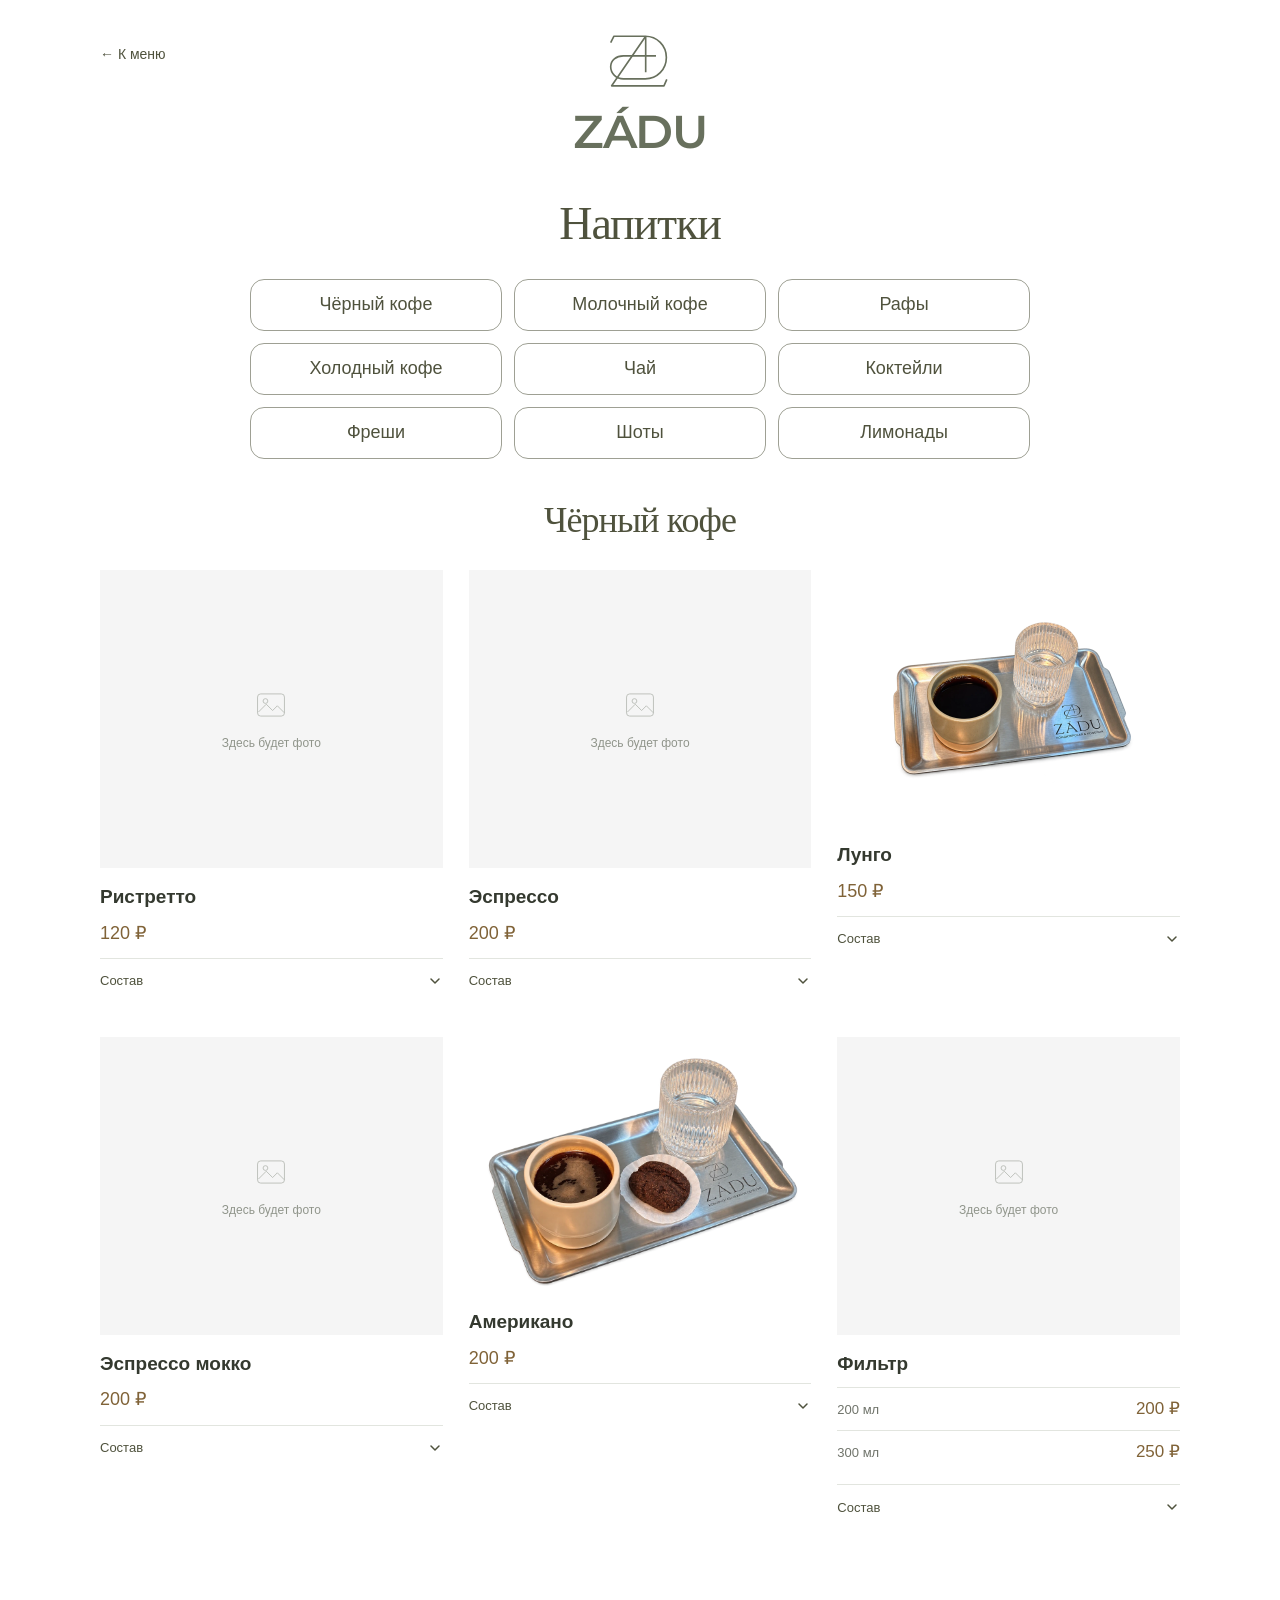
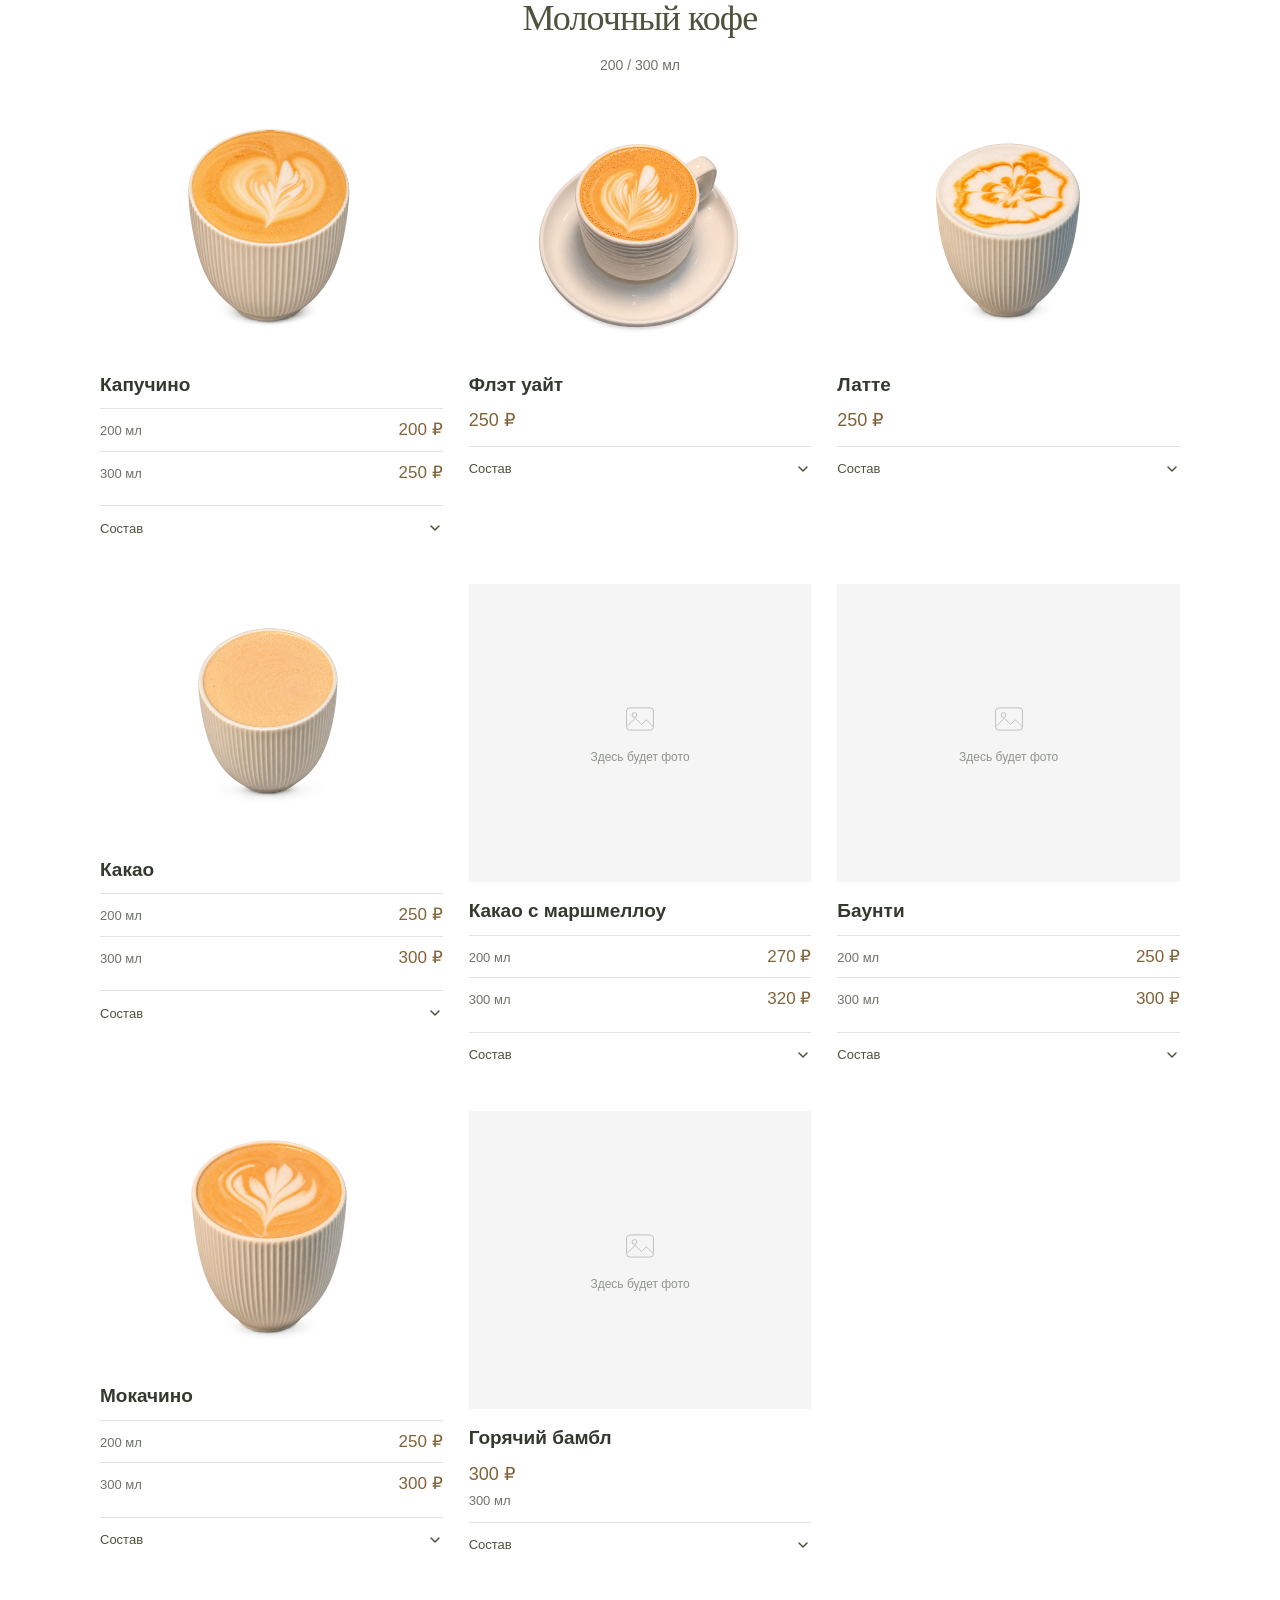
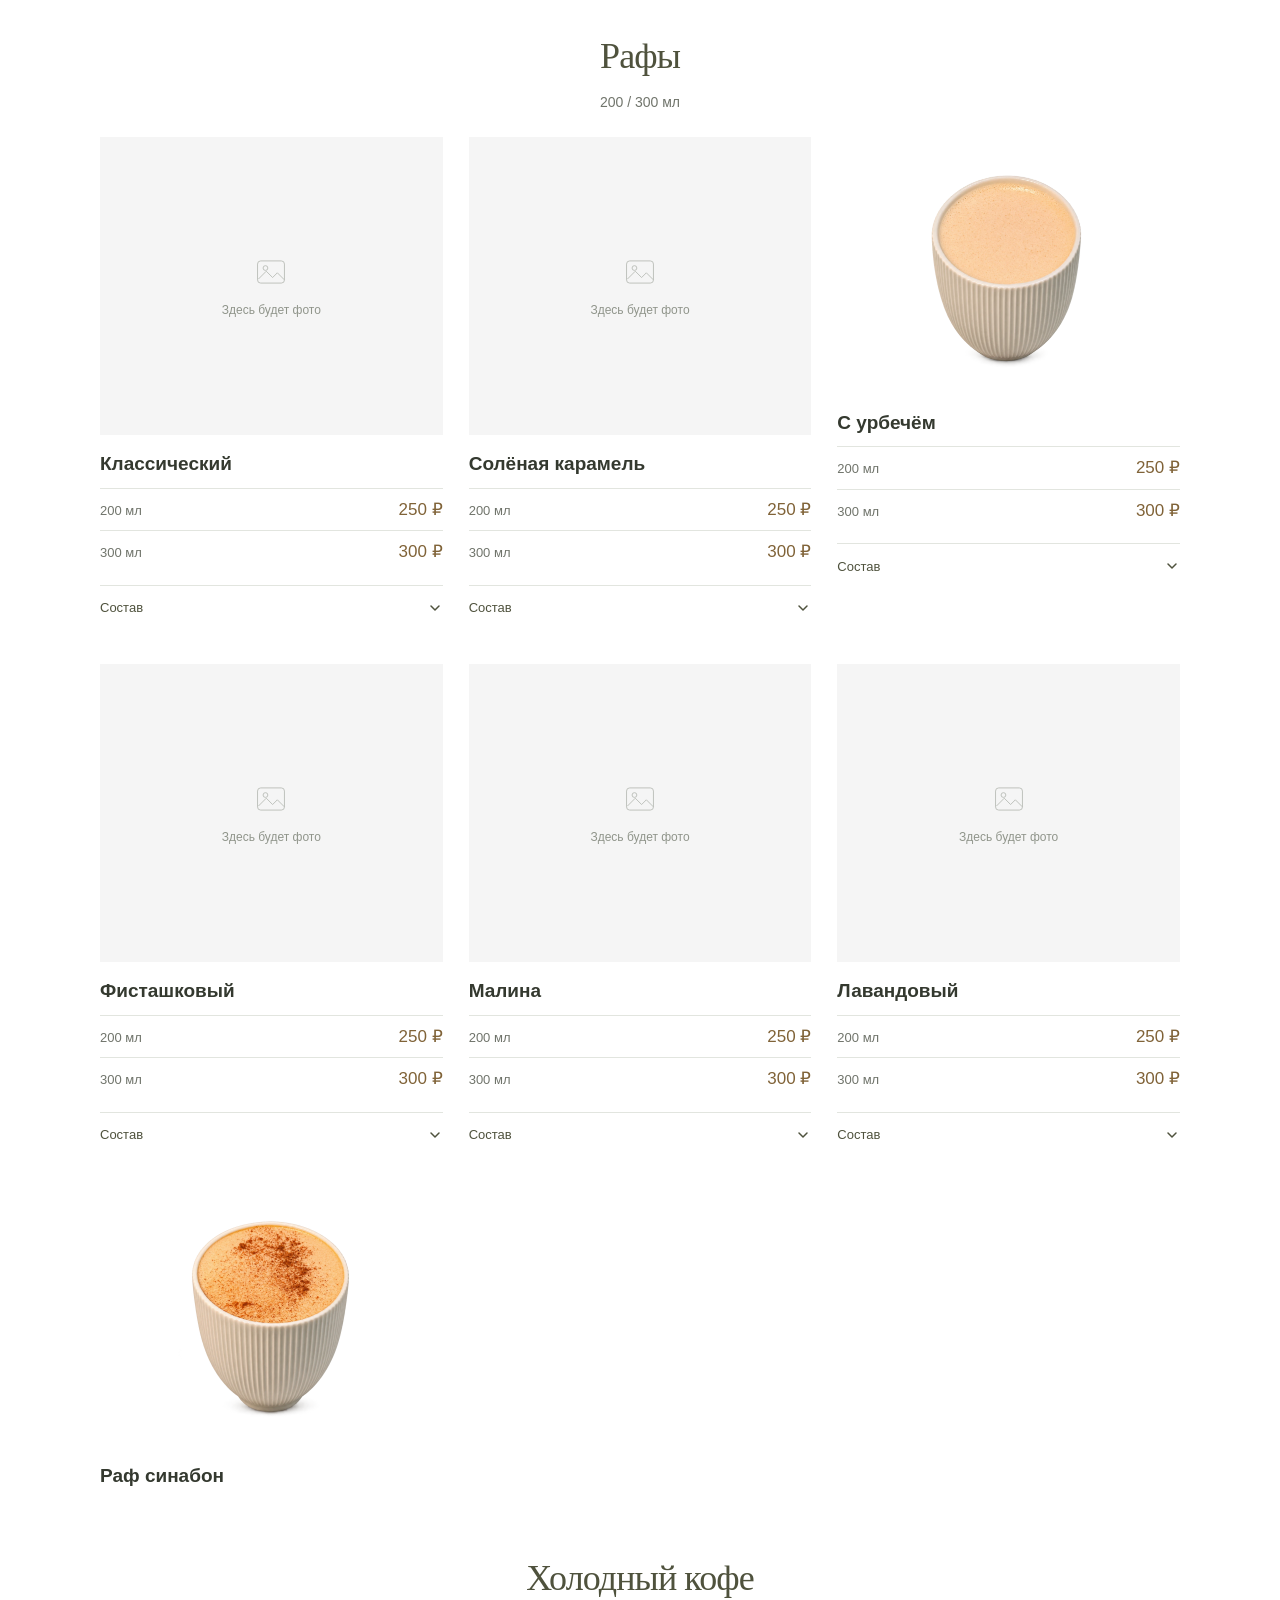
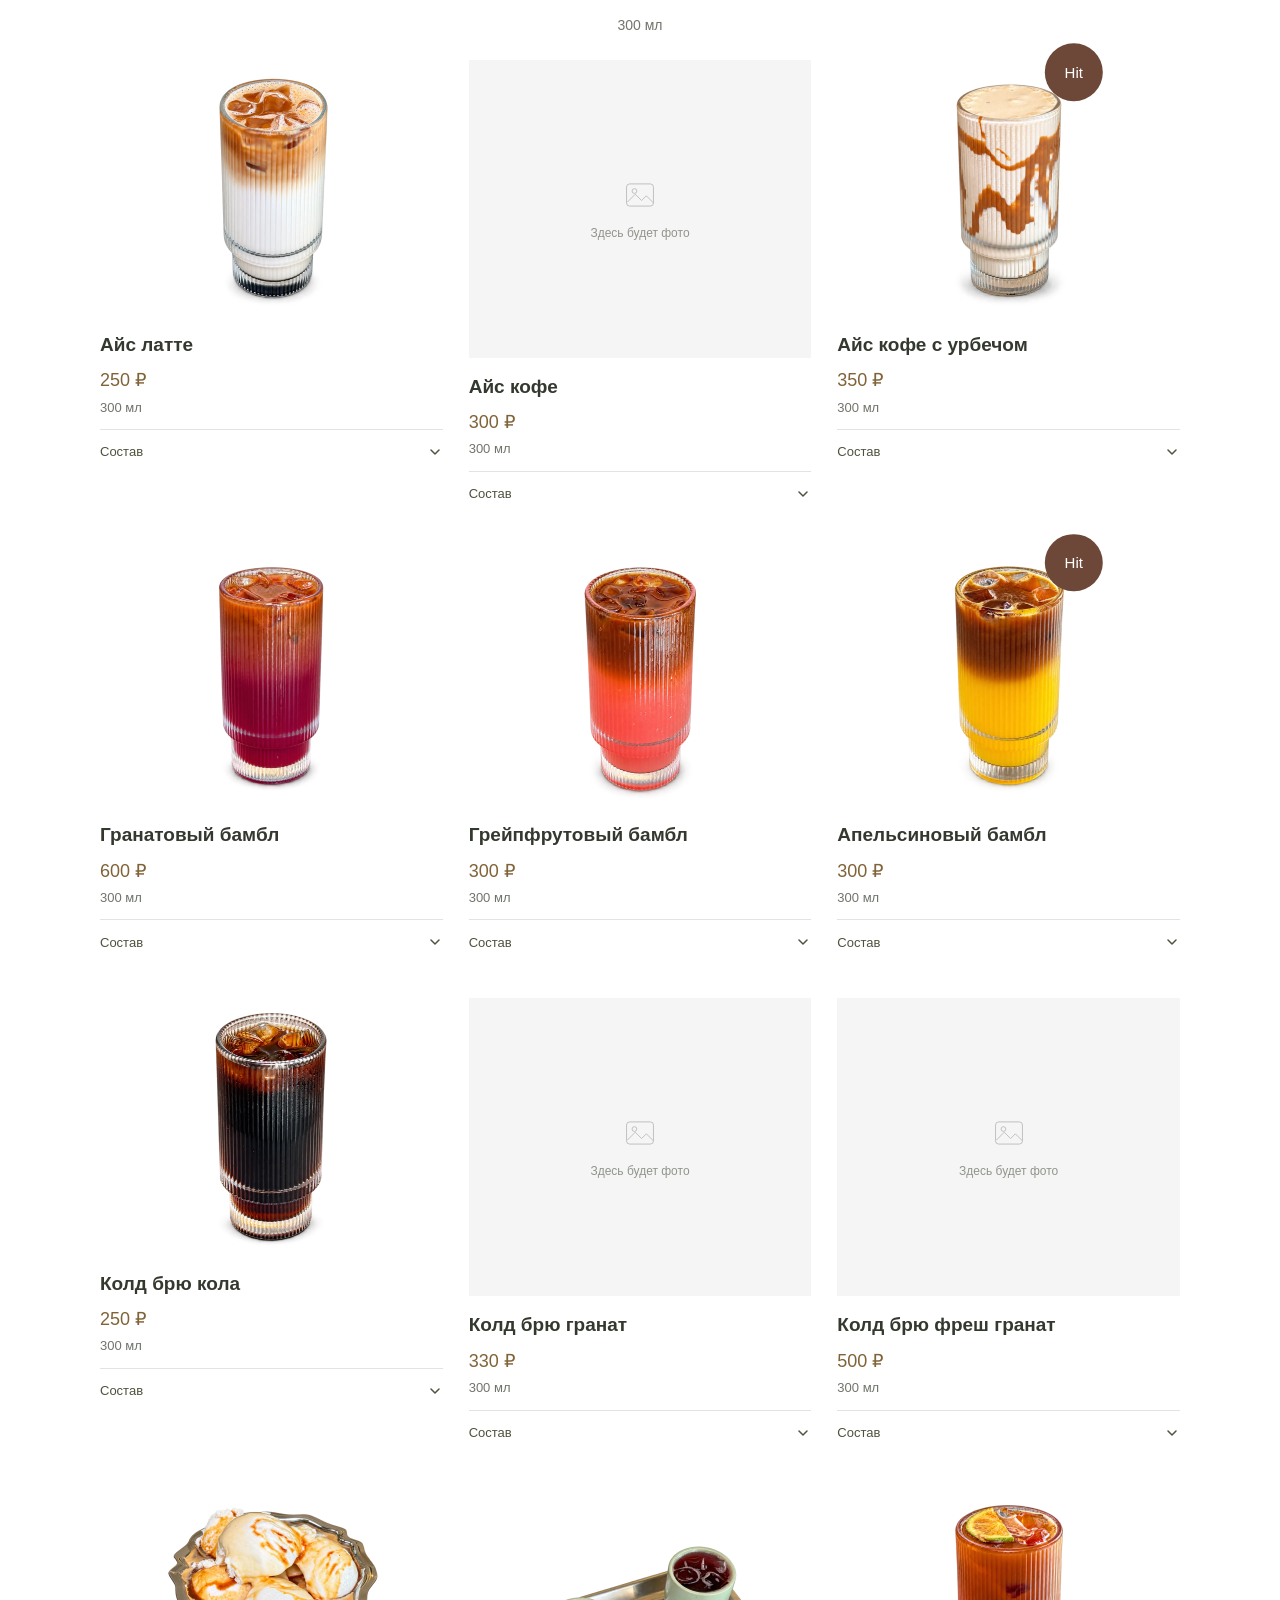
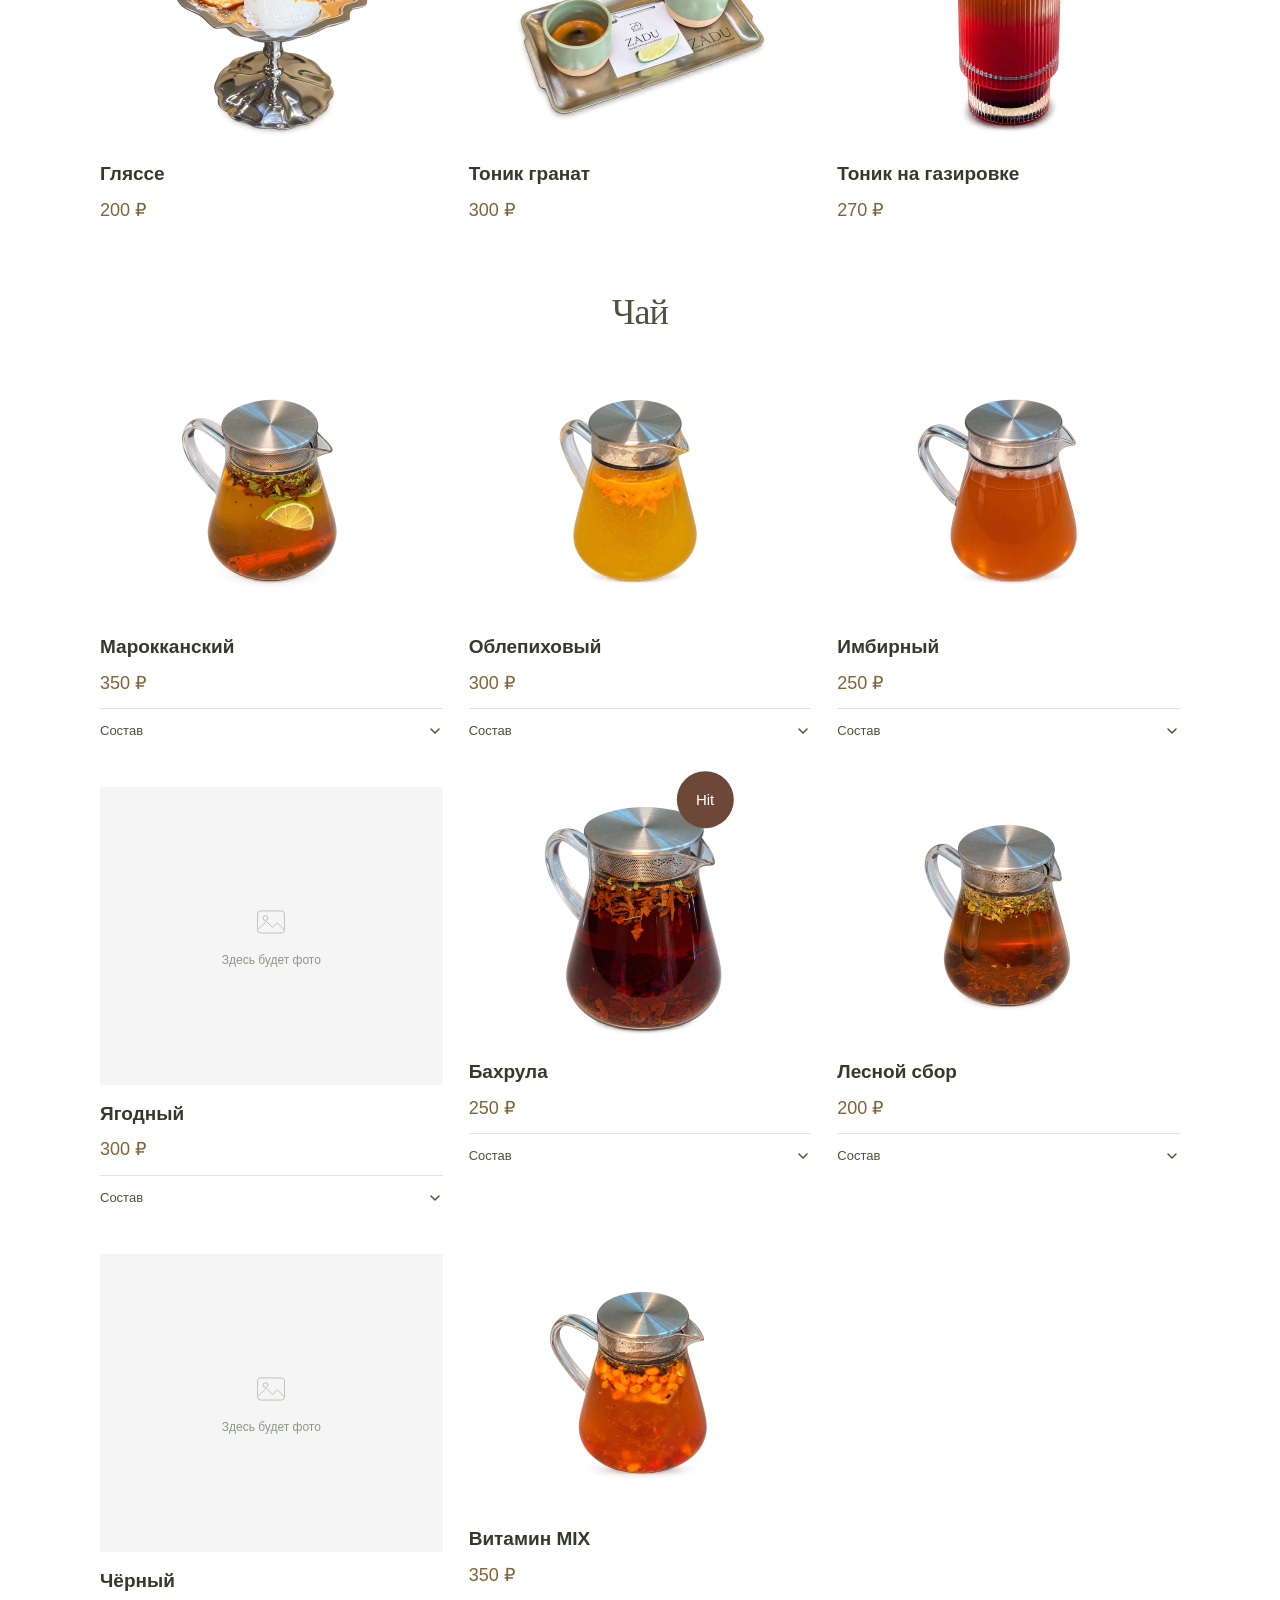
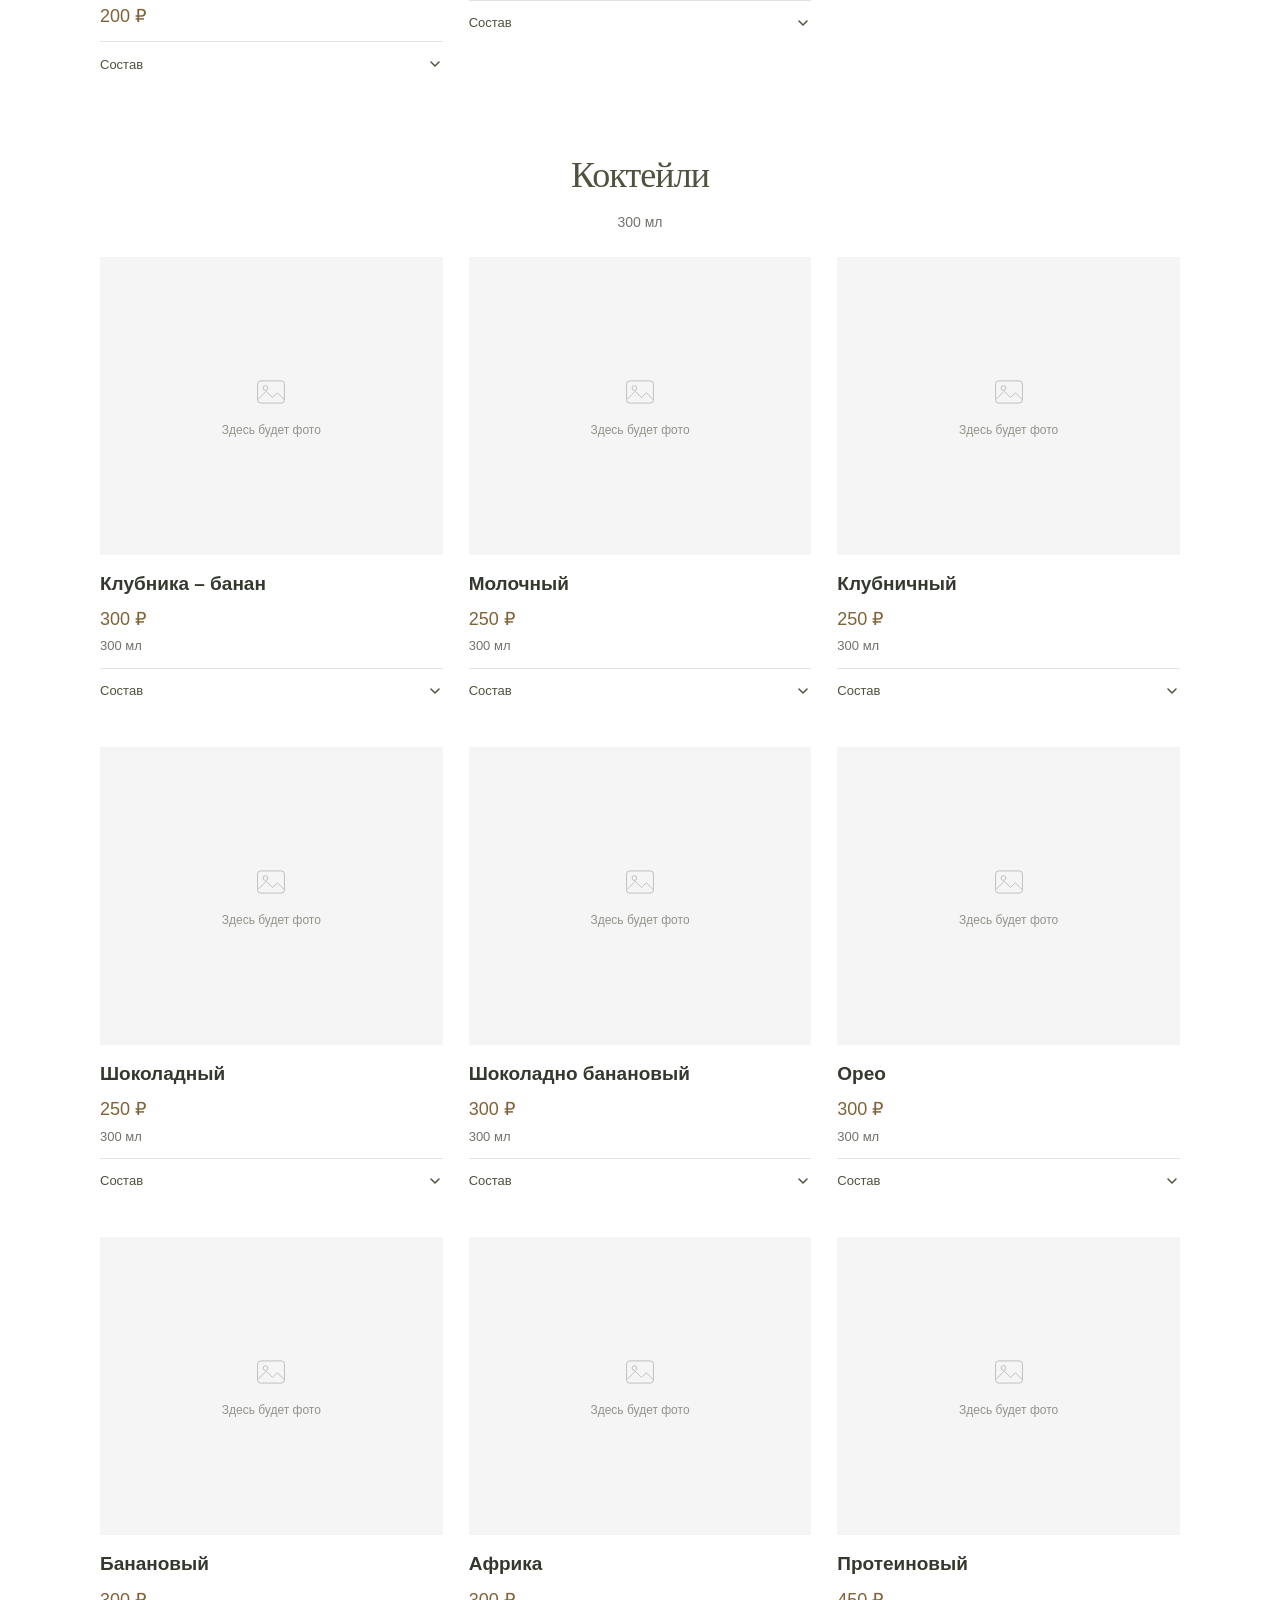
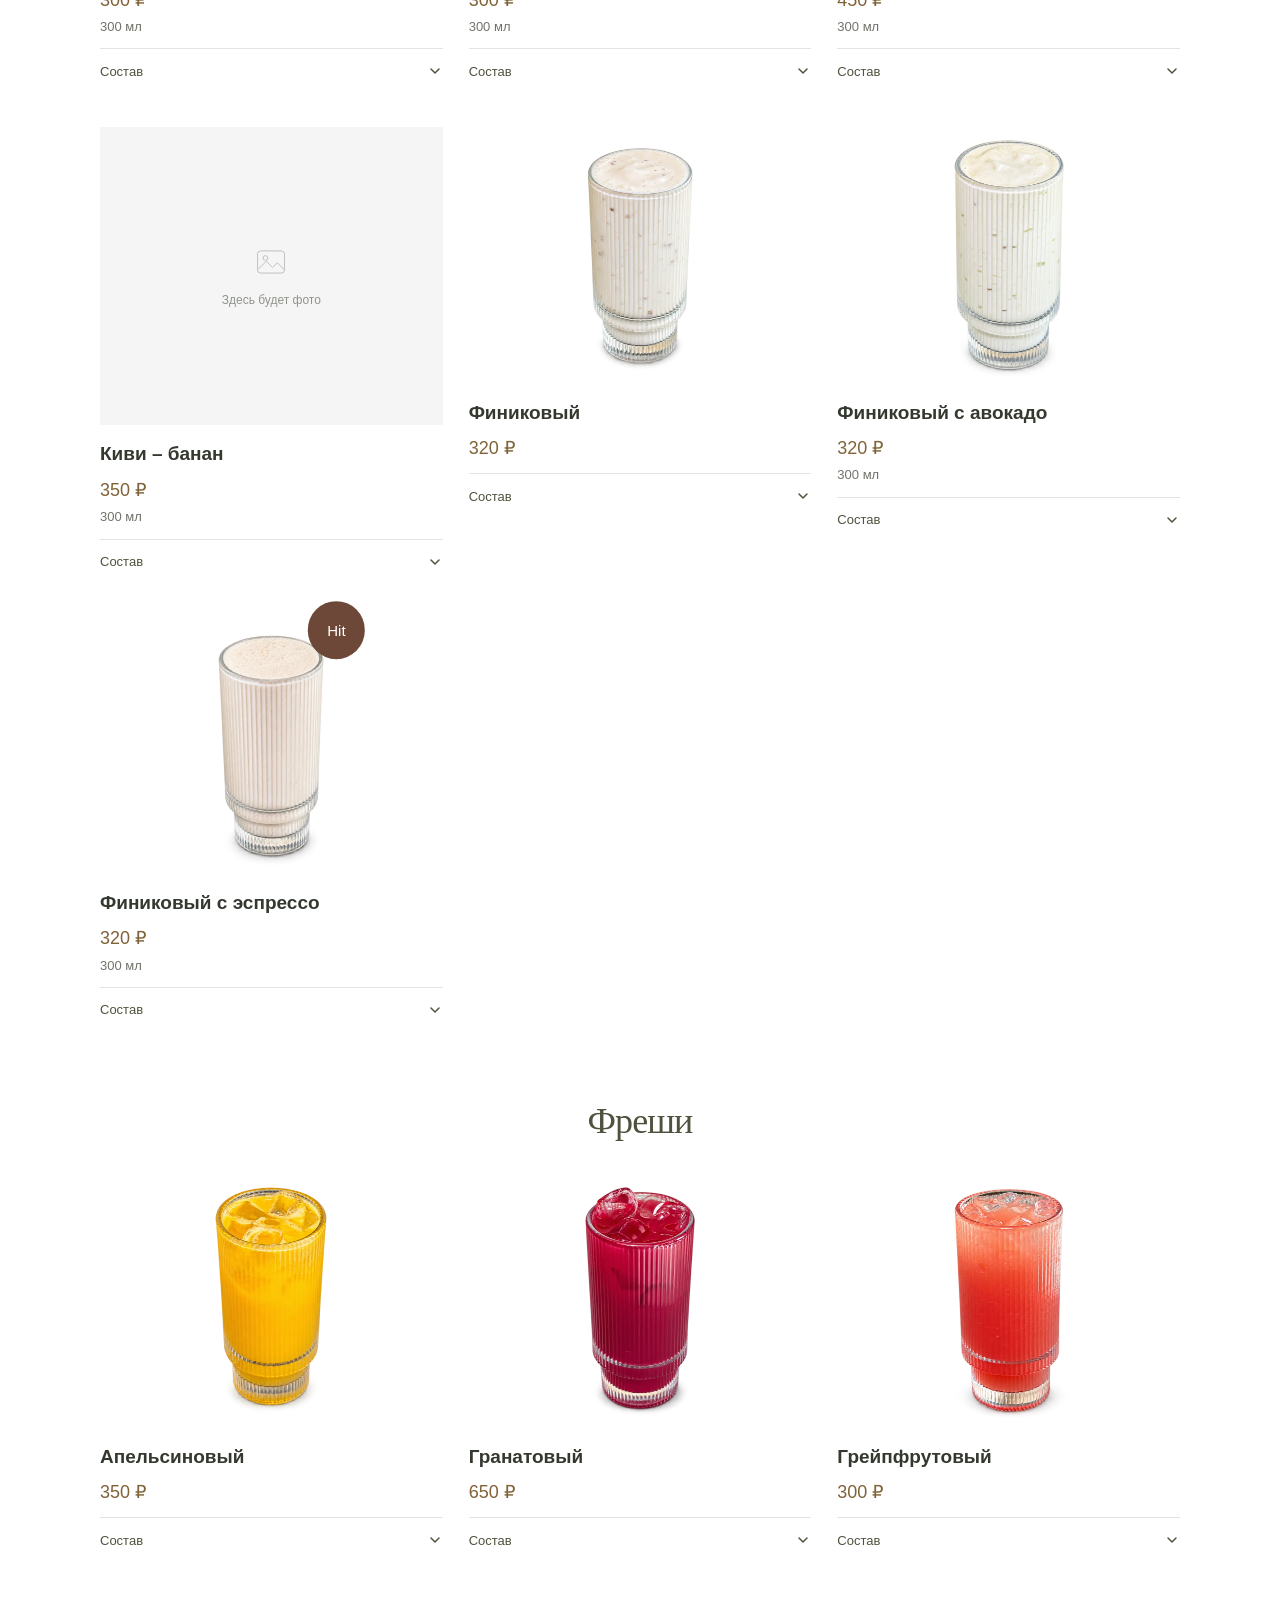
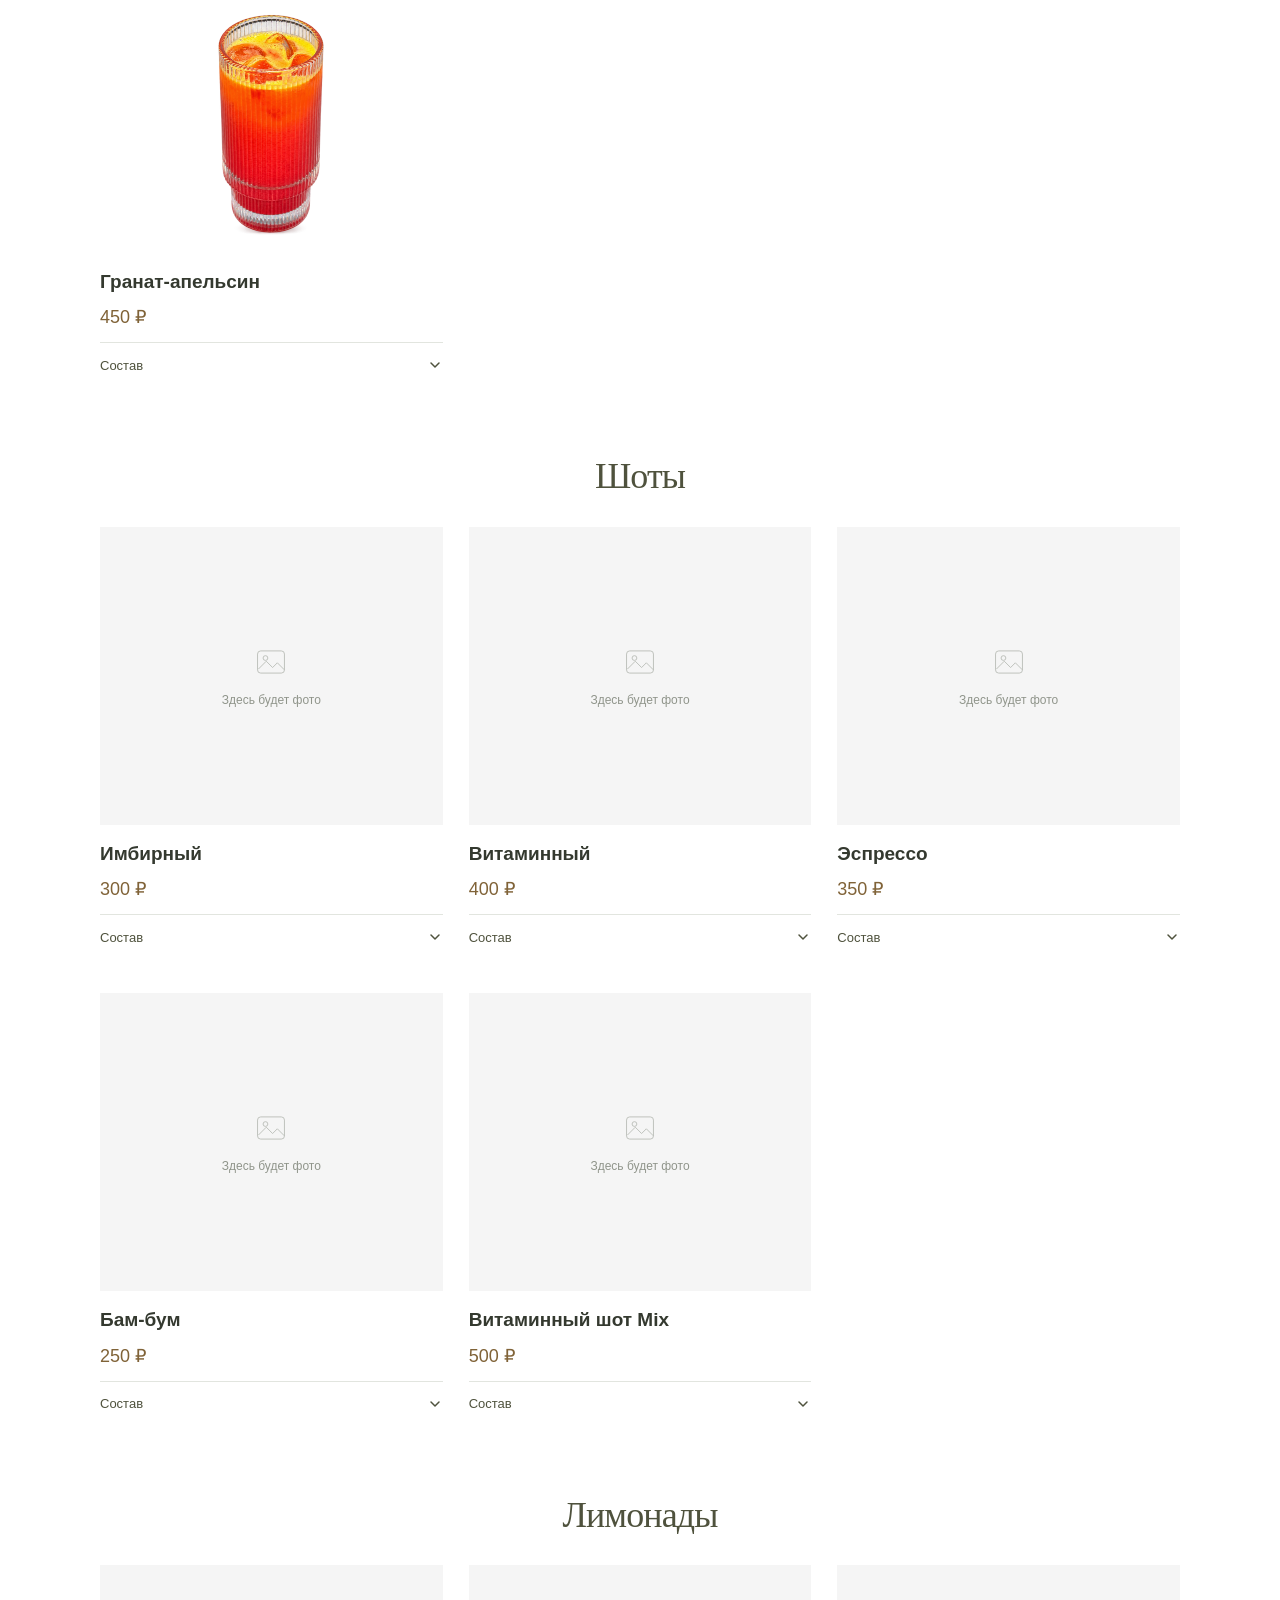
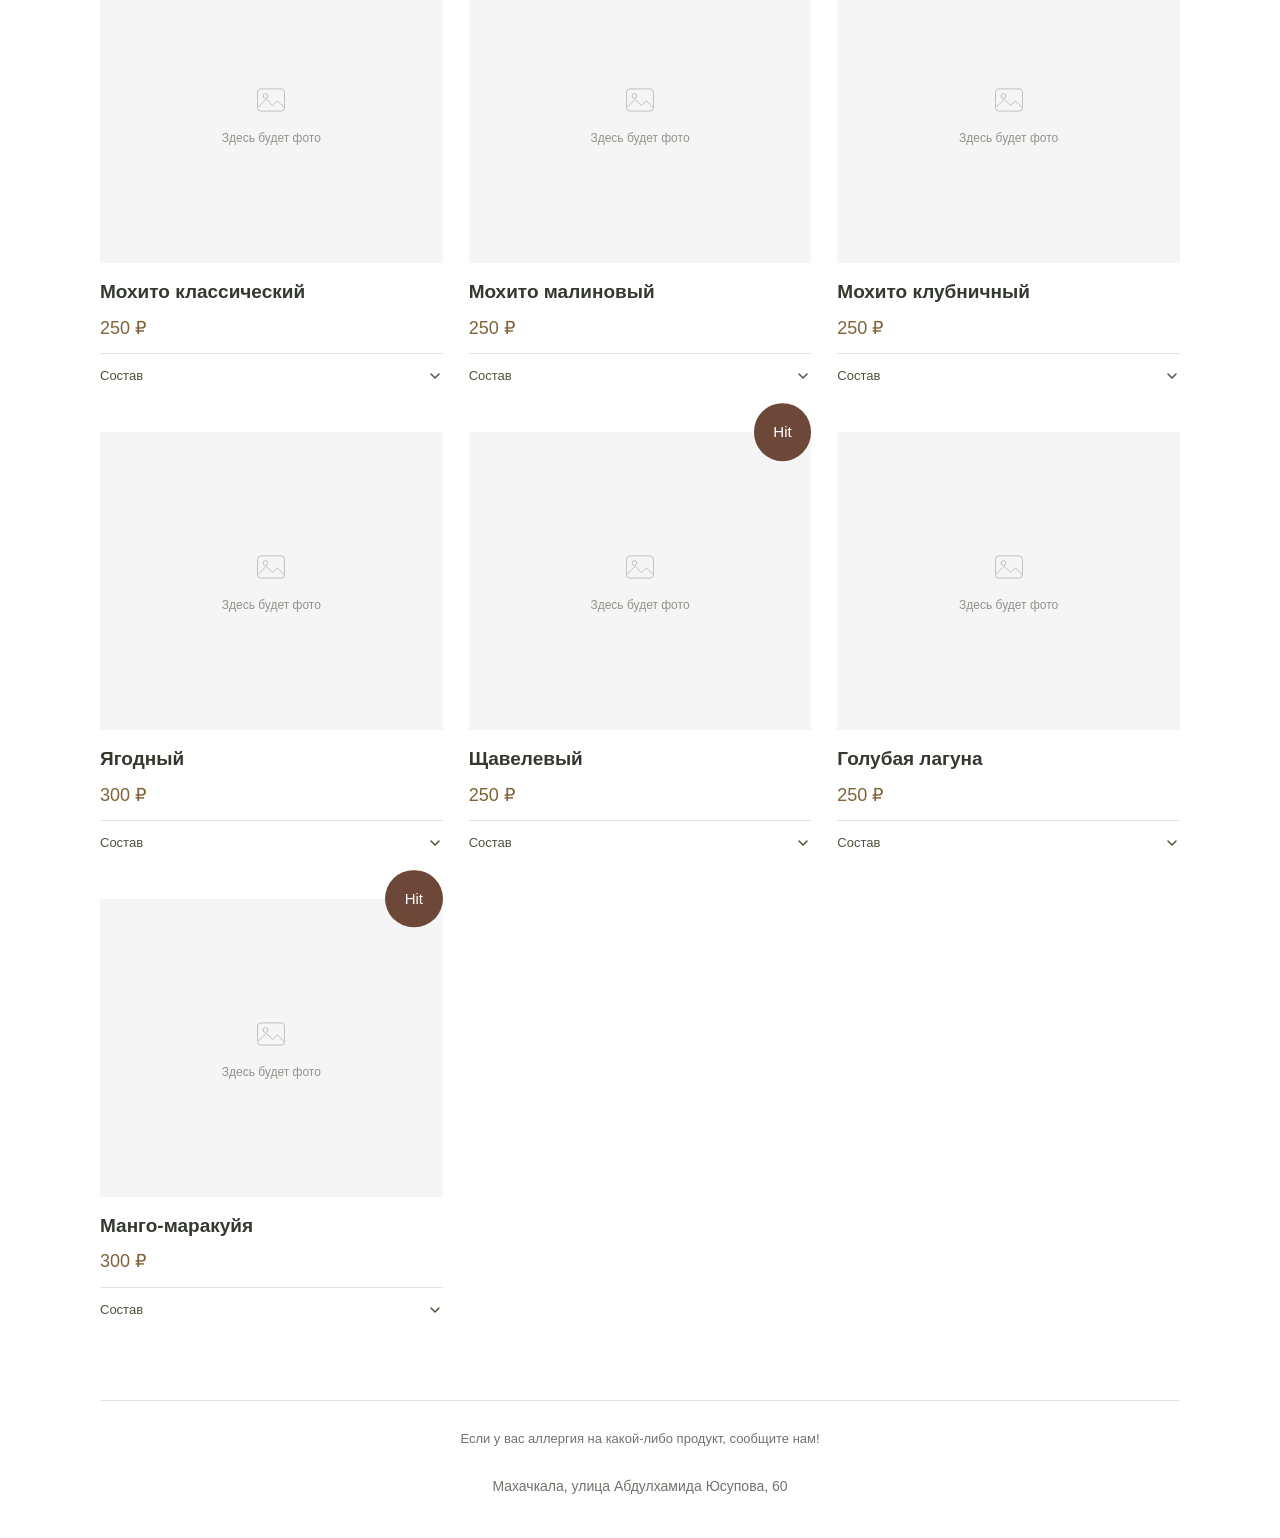
==== commit 119f1da6: "Добавить фото в карточку «Мокачино»" ====
--- a/interior/menu/bar/index.html
+++ b/interior/menu/bar/index.html
@@ -12,7 +12,7 @@
 </head>
 <body class="menu-page bar-page">
   <header class="site-header menu-header"><a class="brand-logo" href="../../?v=20261014-photo-loading-fix" aria-label="ZÁDU — главная"><img data-brand-logo src="../../../assets/brand-mark-crisp-20261015.svg" width="64" height="60" alt="Фирменный знак кофейни ZÁDU" decoding="async"><span class="brand-name">ZÁDU</span></a><a class="back-home" href="../?v=20261014-photo-loading-fix">← К меню</a></header>
-  <main class="bar-layout"><h1>Напитки</h1><nav class="drink-category-nav" aria-label="Категории напитков"><a class="menu-group-card" href="#coffee">Чёрный кофе</a><a class="menu-group-card" href="#milk-coffee">Молочный кофе</a><a class="menu-group-card" href="#raf">Рафы</a><a class="menu-group-card" href="#cold-coffee">Холодный кофе</a><a class="menu-group-card" href="#tea">Чай</a><a class="menu-group-card" href="#cocktails">Коктейли</a><a class="menu-group-card" href="#fresh">Фреши</a><a class="menu-group-card" href="#shots">Шоты</a><a class="menu-group-card" href="#lemonades">Лимонады</a></nav><section class="menu-category" id="coffee" aria-labelledby="heading-coffee"><h2 id="heading-coffee">Чёрный кофе</h2><div class="item-grid"><article class="menu-item drink-composition-card"><div class="item-photo menu-photo-placeholder " aria-hidden="true"><svg viewBox="0 0 48 48" fill="none"><rect x="7" y="10" width="34" height="28" rx="4"/><circle cx="17" cy="19" r="3"/><path d="m8 33 10-10 8 8 6-6 9 9"/></svg><span>Здесь будет фото</span></div><div class="item-copy"><div class="item-title"><h3>Ристретто</h3></div><p class="item-price">120 ₽</p></div><details class="drink-composition"><summary aria-label="Состав: Ристретто"><span>Состав</span><svg viewBox="0 0 16 16" fill="none" aria-hidden="true"><path d="m4 6 4 4 4-4"/></svg></summary><div class="drink-composition-content"><p><strong>Состав:</strong> более короткая экстракция эспрессо</p></div></details></article><article class="menu-item drink-composition-card"><div class="item-photo menu-photo-placeholder " aria-hidden="true"><svg viewBox="0 0 48 48" fill="none"><rect x="7" y="10" width="34" height="28" rx="4"/><circle cx="17" cy="19" r="3"/><path d="m8 33 10-10 8 8 6-6 9 9"/></svg><span>Здесь будет фото</span></div><div class="item-copy"><div class="item-title"><h3>Эспрессо</h3></div><p class="item-price">200 ₽</p></div><details class="drink-composition"><summary aria-label="Состав: Эспрессо"><span>Состав</span><svg viewBox="0 0 16 16" fill="none" aria-hidden="true"><path d="m4 6 4 4 4-4"/></svg></summary><div class="drink-composition-content"><p><strong>Состав:</strong> 100% свежеобжаренный кофе, вода</p></div></details></article><article class="menu-item drink-composition-card"><div class="item-photo cutout-dish-photo "><img src="../../../assets/drinks/lungo-zadu-transparent-20261122.webp?v=20261123-lungo-transparent" alt="Лунго" width="1024" height="1024" loading="eager" fetchpriority="high" decoding="async"></div><div class="item-copy"><div class="item-title"><h3>Лунго</h3></div><p class="item-price">150 ₽</p></div><details class="drink-composition"><summary aria-label="Состав: Лунго"><span>Состав</span><svg viewBox="0 0 16 16" fill="none" aria-hidden="true"><path d="m4 6 4 4 4-4"/></svg></summary><div class="drink-composition-content"><p><strong>Состав:</strong> молотый кофе, вода</p></div></details></article><article class="menu-item drink-composition-card"><div class="item-photo menu-photo-placeholder " aria-hidden="true"><svg viewBox="0 0 48 48" fill="none"><rect x="7" y="10" width="34" height="28" rx="4"/><circle cx="17" cy="19" r="3"/><path d="m8 33 10-10 8 8 6-6 9 9"/></svg><span>Здесь будет фото</span></div><div class="item-copy"><div class="item-title"><h3>Эспрессо мокко</h3></div><p class="item-price">200 ₽</p></div><details class="drink-composition"><summary aria-label="Состав: Эспрессо мокко"><span>Состав</span><svg viewBox="0 0 16 16" fill="none" aria-hidden="true"><path d="m4 6 4 4 4-4"/></svg></summary><div class="drink-composition-content"><p><strong>Состав:</strong> эспрессо, шоколад Callebaut</p></div></details></article><article class="menu-item drink-composition-card"><div class="item-photo cutout-dish-photo "><img src="../../../assets/drinks/americano-zadu-transparent-20261123.webp?v=20261123-americano-transparent" alt="Американо" width="1000" height="750" loading="eager" decoding="async"></div><div class="item-copy"><div class="item-title"><h3>Американо</h3></div><p class="item-price">200 ₽</p></div><details class="drink-composition"><summary aria-label="Состав: Американо"><span>Состав</span><svg viewBox="0 0 16 16" fill="none" aria-hidden="true"><path d="m4 6 4 4 4-4"/></svg></summary><div class="drink-composition-content"><p><strong>Состав:</strong> двойное эспрессо, вода</p></div></details></article><article class="menu-item drink-composition-card"><div class="item-photo menu-photo-placeholder " aria-hidden="true"><svg viewBox="0 0 48 48" fill="none"><rect x="7" y="10" width="34" height="28" rx="4"/><circle cx="17" cy="19" r="3"/><path d="m8 33 10-10 8 8 6-6 9 9"/></svg><span>Здесь будет фото</span></div><div class="item-copy"><div class="item-title"><h3>Фильтр</h3></div><div class="variant-list"><div class="variant-row"><span>200 мл</span><strong>200 ₽</strong></div><div class="variant-row"><span>300 мл</span><strong>250 ₽</strong></div></div></div><details class="drink-composition"><summary aria-label="Состав: Фильтр"><span>Состав</span><svg viewBox="0 0 16 16" fill="none" aria-hidden="true"><path d="m4 6 4 4 4-4"/></svg></summary><div class="drink-composition-content"><p><strong>Состав:</strong> молотый кофе, горячая вода</p></div></details></article></div></section><section class="menu-category" id="milk-coffee" aria-labelledby="heading-milk-coffee"><h2 id="heading-milk-coffee">Молочный кофе</h2><p class="category-note">200 / 300 мл</p><div class="item-grid"><article class="menu-item drink-composition-card"><div class="item-photo cutout-dish-photo "><img src="../../../assets/drinks/cappuccino-zadu-transparent-20261123.webp?v=20261123-cappuccino-transparent" alt="Капучино" width="1024" height="1024" loading="eager" decoding="async"></div><div class="item-copy"><div class="item-title"><h3>Капучино</h3></div><div class="variant-list"><div class="variant-row"><span>200 мл</span><strong>200 ₽</strong></div><div class="variant-row"><span>300 мл</span><strong>250 ₽</strong></div></div></div><details class="drink-composition"><summary aria-label="Состав: Капучино"><span>Состав</span><svg viewBox="0 0 16 16" fill="none" aria-hidden="true"><path d="m4 6 4 4 4-4"/></svg></summary><div class="drink-composition-content"><p><strong>Состав:</strong> эспрессо, молоко</p><p class="drink-composition-note">При желании можно заменить на альтернативное молоко.</p></div></details></article><article class="menu-item drink-composition-card"><div class="item-photo cutout-dish-photo "><img src="../../../assets/drinks/flat-white-zadu-transparent-20261123.webp?v=20261123-flat-white-transparent" alt="Флэт уайт" width="1024" height="1024" loading="eager" decoding="async"></div><div class="item-copy"><div class="item-title"><h3>Флэт уайт</h3></div><p class="item-price">250 ₽</p></div><details class="drink-composition"><summary aria-label="Состав: Флэт уайт"><span>Состав</span><svg viewBox="0 0 16 16" fill="none" aria-hidden="true"><path d="m4 6 4 4 4-4"/></svg></summary><div class="drink-composition-content"><p><strong>Состав:</strong> двойное эспрессо, молоко</p><p class="drink-composition-note">При желании можно заменить на альтернативное молоко.</p></div></details></article><article class="menu-item drink-composition-card"><div class="item-photo cutout-dish-photo "><img src="../../../assets/drinks/latte-zadu-transparent-20261123.webp?v=20261123-latte-transparent" alt="Латте" width="1024" height="1024" loading="eager" fetchpriority="high" decoding="async"></div><div class="item-copy"><div class="item-title"><h3>Латте</h3></div><p class="item-price">250 ₽</p></div><details class="drink-composition"><summary aria-label="Состав: Латте"><span>Состав</span><svg viewBox="0 0 16 16" fill="none" aria-hidden="true"><path d="m4 6 4 4 4-4"/></svg></summary><div class="drink-composition-content"><p><strong>Состав:</strong> эспрессо, молоко</p><p class="drink-composition-note">При желании можно заменить на альтернативное молоко.</p></div></details></article><article class="menu-item drink-composition-card"><div class="item-photo cutout-dish-photo "><img src="../../../assets/drinks/cocoa-zadu-transparent-20261123.webp?v=20261123-cocoa-transparent" alt="Какао" width="1024" height="1024" loading="eager" fetchpriority="high" decoding="async"></div><div class="item-copy"><div class="item-title"><h3>Какао</h3></div><div class="variant-list"><div class="variant-row"><span>200 мл</span><strong>250 ₽</strong></div><div class="variant-row"><span>300 мл</span><strong>300 ₽</strong></div></div></div><details class="drink-composition"><summary aria-label="Состав: Какао"><span>Состав</span><svg viewBox="0 0 16 16" fill="none" aria-hidden="true"><path d="m4 6 4 4 4-4"/></svg></summary><div class="drink-composition-content"><p><strong>Состав:</strong> молоко, какао-порошок или натуральный шоколад — на выбор.</p></div></details></article><article class="menu-item drink-composition-card"><div class="item-photo menu-photo-placeholder " aria-hidden="true"><svg viewBox="0 0 48 48" fill="none"><rect x="7" y="10" width="34" height="28" rx="4"/><circle cx="17" cy="19" r="3"/><path d="m8 33 10-10 8 8 6-6 9 9"/></svg><span>Здесь будет фото</span></div><div class="item-copy"><div class="item-title"><h3>Какао с маршмеллоу</h3></div><div class="variant-list"><div class="variant-row"><span>200 мл</span><strong>270 ₽</strong></div><div class="variant-row"><span>300 мл</span><strong>320 ₽</strong></div></div></div><details class="drink-composition"><summary aria-label="Состав: Какао с маршмеллоу"><span>Состав</span><svg viewBox="0 0 16 16" fill="none" aria-hidden="true"><path d="m4 6 4 4 4-4"/></svg></summary><div class="drink-composition-content"><p><strong>Состав:</strong> молоко, какао-порошок или натуральный шоколад — на выбор. Добавки: маршмеллоу.</p></div></details></article><article class="menu-item drink-composition-card"><div class="item-photo menu-photo-placeholder " aria-hidden="true"><svg viewBox="0 0 48 48" fill="none"><rect x="7" y="10" width="34" height="28" rx="4"/><circle cx="17" cy="19" r="3"/><path d="m8 33 10-10 8 8 6-6 9 9"/></svg><span>Здесь будет фото</span></div><div class="item-copy"><div class="item-title"><h3>Баунти</h3></div><div class="variant-list"><div class="variant-row"><span>200 мл</span><strong>250 ₽</strong></div><div class="variant-row"><span>300 мл</span><strong>300 ₽</strong></div></div></div><details class="drink-composition"><summary aria-label="Состав: Баунти"><span>Состав</span><svg viewBox="0 0 16 16" fill="none" aria-hidden="true"><path d="m4 6 4 4 4-4"/></svg></summary><div class="drink-composition-content"><p><strong>Состав:</strong> эспрессо, молоко, шоколад Callebaut, кокосовый сироп</p></div></details></article><article class="menu-item drink-composition-card"><div class="item-photo menu-photo-placeholder " aria-hidden="true"><svg viewBox="0 0 48 48" fill="none"><rect x="7" y="10" width="34" height="28" rx="4"/><circle cx="17" cy="19" r="3"/><path d="m8 33 10-10 8 8 6-6 9 9"/></svg><span>Здесь будет фото</span></div><div class="item-copy"><div class="item-title"><h3>Мокачино</h3></div><div class="variant-list"><div class="variant-row"><span>200 мл</span><strong>250 ₽</strong></div><div class="variant-row"><span>300 мл</span><strong>300 ₽</strong></div></div></div><details class="drink-composition"><summary aria-label="Состав: Мокачино"><span>Состав</span><svg viewBox="0 0 16 16" fill="none" aria-hidden="true"><path d="m4 6 4 4 4-4"/></svg></summary><div class="drink-composition-content"><p><strong>Состав:</strong> эспрессо, молоко, шоколад Callebaut, сироп</p></div></details></article><article class="menu-item drink-composition-card"><div class="item-photo menu-photo-placeholder " aria-hidden="true"><svg viewBox="0 0 48 48" fill="none"><rect x="7" y="10" width="34" height="28" rx="4"/><circle cx="17" cy="19" r="3"/><path d="m8 33 10-10 8 8 6-6 9 9"/></svg><span>Здесь будет фото</span></div><div class="item-copy"><div class="item-title"><h3>Горячий бамбл</h3></div><p class="item-price">300 ₽</p><p class="item-portion">300 мл</p></div><details class="drink-composition"><summary aria-label="Состав: Горячий бамбл"><span>Состав</span><svg viewBox="0 0 16 16" fill="none" aria-hidden="true"><path d="m4 6 4 4 4-4"/></svg></summary><div class="drink-composition-content"><p><strong>Состав:</strong> эспрессо, апельсиновый сок. Сироп — на выбор.</p></div></details></article></div></section><section class="menu-category" id="raf" aria-labelledby="heading-raf"><h2 id="heading-raf">Рафы</h2><p class="category-note">200 / 300 мл</p><div class="item-grid"><article class="menu-item drink-composition-card"><div class="item-photo menu-photo-placeholder " aria-hidden="true"><svg viewBox="0 0 48 48" fill="none"><rect x="7" y="10" width="34" height="28" rx="4"/><circle cx="17" cy="19" r="3"/><path d="m8 33 10-10 8 8 6-6 9 9"/></svg><span>Здесь будет фото</span></div><div class="item-copy"><div class="item-title"><h3>Классический</h3></div><div class="variant-list"><div class="variant-row"><span>200 мл</span><strong>250 ₽</strong></div><div class="variant-row"><span>300 мл</span><strong>300 ₽</strong></div></div></div><details class="drink-composition"><summary aria-label="Состав: Классический"><span>Состав</span><svg viewBox="0 0 16 16" fill="none" aria-hidden="true"><path d="m4 6 4 4 4-4"/></svg></summary><div class="drink-composition-content"><p><strong>Состав:</strong> эспрессо, сливки</p></div></details></article><article class="menu-item drink-composition-card"><div class="item-photo menu-photo-placeholder " aria-hidden="true"><svg viewBox="0 0 48 48" fill="none"><rect x="7" y="10" width="34" height="28" rx="4"/><circle cx="17" cy="19" r="3"/><path d="m8 33 10-10 8 8 6-6 9 9"/></svg><span>Здесь будет фото</span></div><div class="item-copy"><div class="item-title"><h3>Солёная карамель</h3></div><div class="variant-list"><div class="variant-row"><span>200 мл</span><strong>250 ₽</strong></div><div class="variant-row"><span>300 мл</span><strong>300 ₽</strong></div></div></div><details class="drink-composition"><summary aria-label="Состав: Солёная карамель"><span>Состав</span><svg viewBox="0 0 16 16" fill="none" aria-hidden="true"><path d="m4 6 4 4 4-4"/></svg></summary><div class="drink-composition-content"><p><strong>Состав:</strong> эспрессо, сливки, сироп «Солёная карамель»</p></div></details></article><article class="menu-item drink-composition-card"><div class="item-photo cutout-dish-photo "><img src="../../../assets/drinks/raf-urbech-zadu-transparent-20261123.webp?v=20261123-raf-urbech-transparent" alt="Раф с урбечём" width="1024" height="1024" loading="eager" decoding="async"></div><div class="item-copy"><div class="item-title"><h3>С урбечём</h3></div><div class="variant-list"><div class="variant-row"><span>200 мл</span><strong>250 ₽</strong></div><div class="variant-row"><span>300 мл</span><strong>300 ₽</strong></div></div></div><details class="drink-composition"><summary aria-label="Состав: С урбечём"><span>Состав</span><svg viewBox="0 0 16 16" fill="none" aria-hidden="true"><path d="m4 6 4 4 4-4"/></svg></summary><div class="drink-composition-content"><p><strong>Состав:</strong> эспрессо, сливки, урбеч</p></div></details></article><article class="menu-item drink-composition-card"><div class="item-photo menu-photo-placeholder " aria-hidden="true"><svg viewBox="0 0 48 48" fill="none"><rect x="7" y="10" width="34" height="28" rx="4"/><circle cx="17" cy="19" r="3"/><path d="m8 33 10-10 8 8 6-6 9 9"/></svg><span>Здесь будет фото</span></div><div class="item-copy"><div class="item-title"><h3>Фисташковый</h3></div><div class="variant-list"><div class="variant-row"><span>200 мл</span><strong>250 ₽</strong></div><div class="variant-row"><span>300 мл</span><strong>300 ₽</strong></div></div></div><details class="drink-composition"><summary aria-label="Состав: Фисташковый"><span>Состав</span><svg viewBox="0 0 16 16" fill="none" aria-hidden="true"><path d="m4 6 4 4 4-4"/></svg></summary><div class="drink-composition-content"><p><strong>Состав:</strong> эспрессо, сливки, фисташковый сироп</p></div></details></article><article class="menu-item drink-composition-card"><div class="item-photo menu-photo-placeholder " aria-hidden="true"><svg viewBox="0 0 48 48" fill="none"><rect x="7" y="10" width="34" height="28" rx="4"/><circle cx="17" cy="19" r="3"/><path d="m8 33 10-10 8 8 6-6 9 9"/></svg><span>Здесь будет фото</span></div><div class="item-copy"><div class="item-title"><h3>Малина</h3></div><div class="variant-list"><div class="variant-row"><span>200 мл</span><strong>250 ₽</strong></div><div class="variant-row"><span>300 мл</span><strong>300 ₽</strong></div></div></div><details class="drink-composition"><summary aria-label="Состав: Малина"><span>Состав</span><svg viewBox="0 0 16 16" fill="none" aria-hidden="true"><path d="m4 6 4 4 4-4"/></svg></summary><div class="drink-composition-content"><p><strong>Состав:</strong> эспрессо, сливки, малиновый сироп</p></div></details></article><article class="menu-item drink-composition-card"><div class="item-photo menu-photo-placeholder " aria-hidden="true"><svg viewBox="0 0 48 48" fill="none"><rect x="7" y="10" width="34" height="28" rx="4"/><circle cx="17" cy="19" r="3"/><path d="m8 33 10-10 8 8 6-6 9 9"/></svg><span>Здесь будет фото</span></div><div class="item-copy"><div class="item-title"><h3>Лавандовый</h3></div><div class="variant-list"><div class="variant-row"><span>200 мл</span><strong>250 ₽</strong></div><div class="variant-row"><span>300 мл</span><strong>300 ₽</strong></div></div></div><details class="drink-composition"><summary aria-label="Состав: Лавандовый"><span>Состав</span><svg viewBox="0 0 16 16" fill="none" aria-hidden="true"><path d="m4 6 4 4 4-4"/></svg></summary><div class="drink-composition-content"><p><strong>Состав:</strong> эспрессо, сливки, лавандовый сироп</p></div></details></article><article class="menu-item"><div class="item-photo cutout-dish-photo "><img src="../../../assets/drinks/raf-sinabon-transparent-20261123.webp?v=20261014-photo-loading-fix" alt="Раф синабон" width="1024" height="1024" loading="eager" decoding="async"></div><div class="item-copy"><div class="item-title"><h3>Раф синабон</h3></div></div></article></div></section><section class="menu-category" id="cold-coffee" aria-labelledby="heading-cold-coffee"><h2 id="heading-cold-coffee">Холодный кофе</h2><p class="category-note">300 мл</p><div class="item-grid"><article class="menu-item drink-composition-card"><div class="item-photo cutout-dish-photo "><img src="../../../assets/drinks/iced-latte-transparent-20261020.webp?v=20261014-photo-loading-fix" alt="Айс латте" width="1024" height="1024" loading="eager" decoding="async"></div><div class="item-copy"><div class="item-title"><h3>Айс латте</h3></div><p class="item-price">250 ₽</p><p class="item-portion">300 мл</p></div><details class="drink-composition"><summary aria-label="Состав: Айс латте"><span>Состав</span><svg viewBox="0 0 16 16" fill="none" aria-hidden="true"><path d="m4 6 4 4 4-4"/></svg></summary><div class="drink-composition-content"><p><strong>Состав:</strong> эспрессо, молоко, сироп</p></div></details></article><article class="menu-item drink-composition-card"><div class="item-photo menu-photo-placeholder " aria-hidden="true"><svg viewBox="0 0 48 48" fill="none"><rect x="7" y="10" width="34" height="28" rx="4"/><circle cx="17" cy="19" r="3"/><path d="m8 33 10-10 8 8 6-6 9 9"/></svg><span>Здесь будет фото</span></div><div class="item-copy"><div class="item-title"><h3>Айс кофе</h3></div><p class="item-price">300 ₽</p><p class="item-portion">300 мл</p></div><details class="drink-composition"><summary aria-label="Состав: Айс кофе"><span>Состав</span><svg viewBox="0 0 16 16" fill="none" aria-hidden="true"><path d="m4 6 4 4 4-4"/></svg></summary><div class="drink-composition-content"><p><strong>Состав:</strong> эспрессо, молоко, мороженое</p></div></details></article><article class="menu-item drink-composition-card"><div class="menu-item-media menu-item-media-cutout"><div class="item-photo cutout-dish-photo "><img src="../../../assets/drinks/iced-urbech-coffee-transparent-20261020.webp?v=20261014-photo-loading-fix" alt="Айс кофе с урбечом" width="1024" height="1024" loading="eager" decoding="async"></div><span class="menu-hit" lang="en" title="Хит продаж">Hit</span></div><div class="item-copy"><div class="item-title"><h3>Айс кофе с урбечом</h3></div><p class="item-price">350 ₽</p><p class="item-portion">300 мл</p></div><details class="drink-composition"><summary aria-label="Состав: Айс кофе с урбечом"><span>Состав</span><svg viewBox="0 0 16 16" fill="none" aria-hidden="true"><path d="m4 6 4 4 4-4"/></svg></summary><div class="drink-composition-content"><p><strong>Состав:</strong> эспрессо, молоко, мороженое, урбеч</p></div></details></article><article class="menu-item drink-composition-card"><div class="item-photo cutout-dish-photo "><img src="../../../assets/drinks/pomegranate-bumble-transparent-20261020.webp?v=20261014-photo-loading-fix" alt="Гранатовый бамбл" width="1024" height="1024" loading="eager" decoding="async"></div><div class="item-copy"><div class="item-title"><h3>Гранатовый бамбл</h3></div><p class="item-price">600 ₽</p><p class="item-portion">300 мл</p></div><details class="drink-composition"><summary aria-label="Состав: Гранатовый бамбл"><span>Состав</span><svg viewBox="0 0 16 16" fill="none" aria-hidden="true"><path d="m4 6 4 4 4-4"/></svg></summary><div class="drink-composition-content"><p><strong>Состав:</strong> эспрессо, фреш гранатовый</p></div></details></article><article class="menu-item drink-composition-card"><div class="item-photo cutout-dish-photo "><img src="../../../assets/drinks/grapefruit-bumble-transparent-20261020.webp?v=20261014-photo-loading-fix" alt="Грейпфрутовый бамбл" width="1024" height="1024" loading="eager" decoding="async"></div><div class="item-copy"><div class="item-title"><h3>Грейпфрутовый бамбл</h3></div><p class="item-price">300 ₽</p><p class="item-portion">300 мл</p></div><details class="drink-composition"><summary aria-label="Состав: Грейпфрутовый бамбл"><span>Состав</span><svg viewBox="0 0 16 16" fill="none" aria-hidden="true"><path d="m4 6 4 4 4-4"/></svg></summary><div class="drink-composition-content"><p><strong>Состав:</strong> эспрессо, фреш грейпфрутовый</p></div></details></article><article class="menu-item drink-composition-card"><div class="menu-item-media menu-item-media-cutout"><div class="item-photo cutout-dish-photo "><img src="../../../assets/drinks/orange-bumble-transparent-20261020.webp?v=20261014-photo-loading-fix" alt="Апельсиновый бамбл" width="1024" height="1024" loading="eager" decoding="async"></div><span class="menu-hit" lang="en" title="Хит продаж">Hit</span></div><div class="item-copy"><div class="item-title"><h3>Апельсиновый бамбл</h3></div><p class="item-price">300 ₽</p><p class="item-portion">300 мл</p></div><details class="drink-composition"><summary aria-label="Состав: Апельсиновый бамбл"><span>Состав</span><svg viewBox="0 0 16 16" fill="none" aria-hidden="true"><path d="m4 6 4 4 4-4"/></svg></summary><div class="drink-composition-content"><p><strong>Состав:</strong> эспрессо, фреш апельсиновый</p></div></details></article><article class="menu-item drink-composition-card"><div class="item-photo cutout-dish-photo "><img src="../../../assets/drinks/cold-brew-cola-transparent-20261020.webp?v=20261014-photo-loading-fix" alt="Колд брю кола" width="1024" height="1024" loading="eager" decoding="async"></div><div class="item-copy"><div class="item-title"><h3>Колд брю кола</h3></div><p class="item-price">250 ₽</p><p class="item-portion">300 мл</p></div><details class="drink-composition"><summary aria-label="Состав: Колд брю кола"><span>Состав</span><svg viewBox="0 0 16 16" fill="none" aria-hidden="true"><path d="m4 6 4 4 4-4"/></svg></summary><div class="drink-composition-content"><p><strong>Состав:</strong> колд брю, кола</p></div></details></article><article class="menu-item drink-composition-card"><div class="item-photo menu-photo-placeholder " aria-hidden="true"><svg viewBox="0 0 48 48" fill="none"><rect x="7" y="10" width="34" height="28" rx="4"/><circle cx="17" cy="19" r="3"/><path d="m8 33 10-10 8 8 6-6 9 9"/></svg><span>Здесь будет фото</span></div><div class="item-copy"><div class="item-title"><h3>Колд брю гранат</h3></div><p class="item-price">330 ₽</p><p class="item-portion">300 мл</p></div><details class="drink-composition"><summary aria-label="Состав: Колд брю гранат"><span>Состав</span><svg viewBox="0 0 16 16" fill="none" aria-hidden="true"><path d="m4 6 4 4 4-4"/></svg></summary><div class="drink-composition-content"><p><strong>Состав:</strong> колд брю, гранатовый сироп, вода</p></div></details></article><article class="menu-item drink-composition-card"><div class="item-photo menu-photo-placeholder " aria-hidden="true"><svg viewBox="0 0 48 48" fill="none"><rect x="7" y="10" width="34" height="28" rx="4"/><circle cx="17" cy="19" r="3"/><path d="m8 33 10-10 8 8 6-6 9 9"/></svg><span>Здесь будет фото</span></div><div class="item-copy"><div class="item-title"><h3>Колд брю фреш гранат</h3></div><p class="item-price">500 ₽</p><p class="item-portion">300 мл</p></div><details class="drink-composition"><summary aria-label="Состав: Колд брю фреш гранат"><span>Состав</span><svg viewBox="0 0 16 16" fill="none" aria-hidden="true"><path d="m4 6 4 4 4-4"/></svg></summary><div class="drink-composition-content"><p><strong>Состав:</strong> колд брю, гранатовый фреш</p></div></details></article><article class="menu-item"><div class="item-photo cutout-dish-photo "><img src="../../../assets/drinks/glace-transparent-20261020.webp?v=20261014-photo-loading-fix" alt="Гляссе" width="1024" height="1024" loading="eager" decoding="async"></div><div class="item-copy"><div class="item-title"><h3>Гляссе</h3></div><p class="item-price">200 ₽</p></div></article><article class="menu-item"><div class="item-photo cutout-dish-photo "><img src="../../../assets/drinks/pomegranate-tonic-transparent-20261020.webp?v=20261014-photo-loading-fix" alt="Тоник гранат" width="1024" height="1024" loading="eager" decoding="async"></div><div class="item-copy"><div class="item-title"><h3>Тоник гранат</h3></div><p class="item-price">300 ₽</p></div></article><article class="menu-item"><div class="item-photo cutout-dish-photo "><img src="../../../assets/drinks/soda-tonic-transparent-20261020.webp?v=20261014-photo-loading-fix" alt="Тоник на газировке" width="1024" height="1024" loading="eager" decoding="async"></div><div class="item-copy"><div class="item-title"><h3>Тоник на газировке</h3></div><p class="item-price">270 ₽</p></div></article></div></section><section class="menu-category" id="tea" aria-labelledby="heading-tea"><h2 id="heading-tea">Чай</h2><div class="item-grid"><article class="menu-item drink-composition-card"><div class="item-photo cutout-dish-photo "><img src="../../../assets/drinks/moroccan-tea-transparent-20261123.webp?v=20261014-photo-loading-fix" alt="Чай Марокканский" width="1024" height="1024" loading="eager" decoding="async"></div><div class="item-copy"><div class="item-title"><h3>Марокканский</h3></div><p class="item-price">350 ₽</p></div><details class="drink-composition"><summary aria-label="Состав: Марокканский"><span>Состав</span><svg viewBox="0 0 16 16" fill="none" aria-hidden="true"><path d="m4 6 4 4 4-4"/></svg></summary><div class="drink-composition-content"><p><strong>Состав:</strong> чёрный чай, лимон, лайм, апельсин, мёд, корица</p></div></details></article><article class="menu-item drink-composition-card"><div class="item-photo cutout-dish-photo "><img src="../../../assets/drinks/sea-buckthorn-tea-transparent-20261123.webp?v=20261014-photo-loading-fix" alt="Чай Облепиховый" width="1024" height="1024" loading="eager" decoding="async"></div><div class="item-copy"><div class="item-title"><h3>Облепиховый</h3></div><p class="item-price">300 ₽</p></div><details class="drink-composition"><summary aria-label="Состав: Облепиховый"><span>Состав</span><svg viewBox="0 0 16 16" fill="none" aria-hidden="true"><path d="m4 6 4 4 4-4"/></svg></summary><div class="drink-composition-content"><p><strong>Состав:</strong> чёрный чай, облепиха, мёд, апельсин</p></div></details></article><article class="menu-item drink-composition-card"><div class="item-photo cutout-dish-photo "><img src="../../../assets/drinks/ginger-tea-transparent-20261123.webp?v=20261014-photo-loading-fix" alt="Чай Имбирный" width="1024" height="1024" loading="eager" decoding="async"></div><div class="item-copy"><div class="item-title"><h3>Имбирный</h3></div><p class="item-price">250 ₽</p></div><details class="drink-composition"><summary aria-label="Состав: Имбирный"><span>Состав</span><svg viewBox="0 0 16 16" fill="none" aria-hidden="true"><path d="m4 6 4 4 4-4"/></svg></summary><div class="drink-composition-content"><p><strong>Состав:</strong> имбирь, лимон, мёд</p></div></details></article><article class="menu-item drink-composition-card"><div class="item-photo menu-photo-placeholder " aria-hidden="true"><svg viewBox="0 0 48 48" fill="none"><rect x="7" y="10" width="34" height="28" rx="4"/><circle cx="17" cy="19" r="3"/><path d="m8 33 10-10 8 8 6-6 9 9"/></svg><span>Здесь будет фото</span></div><div class="item-copy"><div class="item-title"><h3>Ягодный</h3></div><p class="item-price">300 ₽</p></div><details class="drink-composition"><summary aria-label="Состав: Ягодный"><span>Состав</span><svg viewBox="0 0 16 16" fill="none" aria-hidden="true"><path d="m4 6 4 4 4-4"/></svg></summary><div class="drink-composition-content"><p><strong>Состав:</strong> клубника, малина, черника, мёд</p></div></details></article><article class="menu-item drink-composition-card"><div class="menu-item-media menu-item-media-cutout"><div class="item-photo cutout-dish-photo "><img src="../../../assets/drinks/bakhrula-tea-transparent-20261123.webp?v=20261014-photo-loading-fix" alt="Чай Бахрула" width="1024" height="1024" loading="eager" decoding="async"></div><span class="menu-hit" lang="en" title="Хит продаж">Hit</span></div><div class="item-copy"><div class="item-title"><h3>Бахрула</h3></div><p class="item-price">250 ₽</p></div><details class="drink-composition"><summary aria-label="Состав: Бахрула"><span>Состав</span><svg viewBox="0 0 16 16" fill="none" aria-hidden="true"><path d="m4 6 4 4 4-4"/></svg></summary><div class="drink-composition-content"><p><strong>Состав:</strong> чайная смесь, специи</p></div></details></article><article class="menu-item drink-composition-card"><div class="item-photo cutout-dish-photo "><img src="../../../assets/drinks/forest-blend-tea-transparent-20261123.webp?v=20261014-photo-loading-fix" alt="Чай Лесной сбор" width="1024" height="1024" loading="eager" decoding="async"></div><div class="item-copy"><div class="item-title"><h3>Лесной сбор</h3></div><p class="item-price">200 ₽</p></div><details class="drink-composition"><summary aria-label="Состав: Лесной сбор"><span>Состав</span><svg viewBox="0 0 16 16" fill="none" aria-hidden="true"><path d="m4 6 4 4 4-4"/></svg></summary><div class="drink-composition-content"><p><strong>Состав:</strong> лесные ягоды, листья, плоды</p></div></details></article><article class="menu-item drink-composition-card"><div class="item-photo menu-photo-placeholder " aria-hidden="true"><svg viewBox="0 0 48 48" fill="none"><rect x="7" y="10" width="34" height="28" rx="4"/><circle cx="17" cy="19" r="3"/><path d="m8 33 10-10 8 8 6-6 9 9"/></svg><span>Здесь будет фото</span></div><div class="item-copy"><div class="item-title"><h3>Чёрный</h3></div><p class="item-price">200 ₽</p></div><details class="drink-composition"><summary aria-label="Состав: Чёрный"><span>Состав</span><svg viewBox="0 0 16 16" fill="none" aria-hidden="true"><path d="m4 6 4 4 4-4"/></svg></summary><div class="drink-composition-content"><p><strong>Состав:</strong> чёрный чай, горячая вода</p></div></details></article><article class="menu-item drink-composition-card"><div class="item-photo cutout-dish-photo "><img src="../../../assets/drinks/vitamin-mix-tea-transparent-20261123.webp?v=20261014-photo-loading-fix" alt="Чай Витамин MIX" width="1024" height="1024" loading="eager" decoding="async"></div><div class="item-copy"><div class="item-title"><h3>Витамин MIX</h3></div><p class="item-price">350 ₽</p></div><details class="drink-composition"><summary aria-label="Состав: Витамин MIX"><span>Состав</span><svg viewBox="0 0 16 16" fill="none" aria-hidden="true"><path d="m4 6 4 4 4-4"/></svg></summary><div class="drink-composition-content"><p><strong>Состав:</strong> клубника, облепиха, малина, черника, апельсин, мёд, имбирь</p></div></details></article></div></section><section class="menu-category" id="cocktails" aria-labelledby="heading-cocktails"><h2 id="heading-cocktails">Коктейли</h2><p class="category-note">300 мл</p><div class="item-grid"><article class="menu-item drink-composition-card"><div class="item-photo menu-photo-placeholder " aria-hidden="true"><svg viewBox="0 0 48 48" fill="none"><rect x="7" y="10" width="34" height="28" rx="4"/><circle cx="17" cy="19" r="3"/><path d="m8 33 10-10 8 8 6-6 9 9"/></svg><span>Здесь будет фото</span></div><div class="item-copy"><div class="item-title"><h3>Клубника – банан</h3></div><p class="item-price">300 ₽</p><p class="item-portion">300 мл</p></div><details class="drink-composition"><summary aria-label="Состав: Клубника – банан"><span>Состав</span><svg viewBox="0 0 16 16" fill="none" aria-hidden="true"><path d="m4 6 4 4 4-4"/></svg></summary><div class="drink-composition-content"><p><strong>Состав:</strong> клубника, банан, мороженое, молоко</p></div></details></article><article class="menu-item drink-composition-card"><div class="item-photo menu-photo-placeholder " aria-hidden="true"><svg viewBox="0 0 48 48" fill="none"><rect x="7" y="10" width="34" height="28" rx="4"/><circle cx="17" cy="19" r="3"/><path d="m8 33 10-10 8 8 6-6 9 9"/></svg><span>Здесь будет фото</span></div><div class="item-copy"><div class="item-title"><h3>Молочный</h3></div><p class="item-price">250 ₽</p><p class="item-portion">300 мл</p></div><details class="drink-composition"><summary aria-label="Состав: Молочный"><span>Состав</span><svg viewBox="0 0 16 16" fill="none" aria-hidden="true"><path d="m4 6 4 4 4-4"/></svg></summary><div class="drink-composition-content"><p><strong>Состав:</strong> молоко, мороженое</p></div></details></article><article class="menu-item drink-composition-card"><div class="item-photo menu-photo-placeholder " aria-hidden="true"><svg viewBox="0 0 48 48" fill="none"><rect x="7" y="10" width="34" height="28" rx="4"/><circle cx="17" cy="19" r="3"/><path d="m8 33 10-10 8 8 6-6 9 9"/></svg><span>Здесь будет фото</span></div><div class="item-copy"><div class="item-title"><h3>Клубничный</h3></div><p class="item-price">250 ₽</p><p class="item-portion">300 мл</p></div><details class="drink-composition"><summary aria-label="Состав: Клубничный"><span>Состав</span><svg viewBox="0 0 16 16" fill="none" aria-hidden="true"><path d="m4 6 4 4 4-4"/></svg></summary><div class="drink-composition-content"><p><strong>Состав:</strong> молоко, мороженое, клубника</p></div></details></article><article class="menu-item drink-composition-card"><div class="item-photo menu-photo-placeholder " aria-hidden="true"><svg viewBox="0 0 48 48" fill="none"><rect x="7" y="10" width="34" height="28" rx="4"/><circle cx="17" cy="19" r="3"/><path d="m8 33 10-10 8 8 6-6 9 9"/></svg><span>Здесь будет фото</span></div><div class="item-copy"><div class="item-title"><h3>Шоколадный</h3></div><p class="item-price">250 ₽</p><p class="item-portion">300 мл</p></div><details class="drink-composition"><summary aria-label="Состав: Шоколадный"><span>Состав</span><svg viewBox="0 0 16 16" fill="none" aria-hidden="true"><path d="m4 6 4 4 4-4"/></svg></summary><div class="drink-composition-content"><p><strong>Состав:</strong> молоко, мороженое шоколадное</p></div></details></article><article class="menu-item drink-composition-card"><div class="item-photo menu-photo-placeholder " aria-hidden="true"><svg viewBox="0 0 48 48" fill="none"><rect x="7" y="10" width="34" height="28" rx="4"/><circle cx="17" cy="19" r="3"/><path d="m8 33 10-10 8 8 6-6 9 9"/></svg><span>Здесь будет фото</span></div><div class="item-copy"><div class="item-title"><h3>Шоколадно банановый</h3></div><p class="item-price">300 ₽</p><p class="item-portion">300 мл</p></div><details class="drink-composition"><summary aria-label="Состав: Шоколадно банановый"><span>Состав</span><svg viewBox="0 0 16 16" fill="none" aria-hidden="true"><path d="m4 6 4 4 4-4"/></svg></summary><div class="drink-composition-content"><p><strong>Состав:</strong> молоко, мороженое шоколадное, банан</p></div></details></article><article class="menu-item drink-composition-card"><div class="item-photo menu-photo-placeholder " aria-hidden="true"><svg viewBox="0 0 48 48" fill="none"><rect x="7" y="10" width="34" height="28" rx="4"/><circle cx="17" cy="19" r="3"/><path d="m8 33 10-10 8 8 6-6 9 9"/></svg><span>Здесь будет фото</span></div><div class="item-copy"><div class="item-title"><h3>Орео</h3></div><p class="item-price">300 ₽</p><p class="item-portion">300 мл</p></div><details class="drink-composition"><summary aria-label="Состав: Орео"><span>Состав</span><svg viewBox="0 0 16 16" fill="none" aria-hidden="true"><path d="m4 6 4 4 4-4"/></svg></summary><div class="drink-composition-content"><p><strong>Состав:</strong> молоко, мороженое, печенье орео</p></div></details></article><article class="menu-item drink-composition-card"><div class="item-photo menu-photo-placeholder " aria-hidden="true"><svg viewBox="0 0 48 48" fill="none"><rect x="7" y="10" width="34" height="28" rx="4"/><circle cx="17" cy="19" r="3"/><path d="m8 33 10-10 8 8 6-6 9 9"/></svg><span>Здесь будет фото</span></div><div class="item-copy"><div class="item-title"><h3>Банановый</h3></div><p class="item-price">300 ₽</p><p class="item-portion">300 мл</p></div><details class="drink-composition"><summary aria-label="Состав: Банановый"><span>Состав</span><svg viewBox="0 0 16 16" fill="none" aria-hidden="true"><path d="m4 6 4 4 4-4"/></svg></summary><div class="drink-composition-content"><p><strong>Состав:</strong> молоко, мороженое, банан</p></div></details></article><article class="menu-item drink-composition-card"><div class="item-photo menu-photo-placeholder " aria-hidden="true"><svg viewBox="0 0 48 48" fill="none"><rect x="7" y="10" width="34" height="28" rx="4"/><circle cx="17" cy="19" r="3"/><path d="m8 33 10-10 8 8 6-6 9 9"/></svg><span>Здесь будет фото</span></div><div class="item-copy"><div class="item-title"><h3>Африка</h3></div><p class="item-price">300 ₽</p><p class="item-portion">300 мл</p></div><details class="drink-composition"><summary aria-label="Состав: Африка"><span>Состав</span><svg viewBox="0 0 16 16" fill="none" aria-hidden="true"><path d="m4 6 4 4 4-4"/></svg></summary><div class="drink-composition-content"><p><strong>Состав:</strong> молоко, мороженое, банан, клубника, черника</p></div></details></article><article class="menu-item drink-composition-card"><div class="item-photo menu-photo-placeholder " aria-hidden="true"><svg viewBox="0 0 48 48" fill="none"><rect x="7" y="10" width="34" height="28" rx="4"/><circle cx="17" cy="19" r="3"/><path d="m8 33 10-10 8 8 6-6 9 9"/></svg><span>Здесь будет фото</span></div><div class="item-copy"><div class="item-title"><h3>Протеиновый</h3></div><p class="item-price">450 ₽</p><p class="item-portion">300 мл</p></div><details class="drink-composition"><summary aria-label="Состав: Протеиновый"><span>Состав</span><svg viewBox="0 0 16 16" fill="none" aria-hidden="true"><path d="m4 6 4 4 4-4"/></svg></summary><div class="drink-composition-content"><p><strong>Состав:</strong> молоко, мороженое, протеин</p></div></details></article><article class="menu-item drink-composition-card"><div class="item-photo menu-photo-placeholder " aria-hidden="true"><svg viewBox="0 0 48 48" fill="none"><rect x="7" y="10" width="34" height="28" rx="4"/><circle cx="17" cy="19" r="3"/><path d="m8 33 10-10 8 8 6-6 9 9"/></svg><span>Здесь будет фото</span></div><div class="item-copy"><div class="item-title"><h3>Киви – банан</h3></div><p class="item-price">350 ₽</p><p class="item-portion">300 мл</p></div><details class="drink-composition"><summary aria-label="Состав: Киви – банан"><span>Состав</span><svg viewBox="0 0 16 16" fill="none" aria-hidden="true"><path d="m4 6 4 4 4-4"/></svg></summary><div class="drink-composition-content"><p><strong>Состав:</strong> молоко, мороженое, киви, банан</p></div></details></article><article class="menu-item drink-composition-card"><div class="item-photo cutout-dish-photo "><img src="../../../assets/drinks/date-milkshake-transparent-20261020.webp?v=20261014-photo-loading-fix" alt="Финиковый" width="1024" height="1024" loading="eager" decoding="async"></div><div class="item-copy"><div class="item-title"><h3>Финиковый</h3></div><p class="item-price">320 ₽</p></div><details class="drink-composition"><summary aria-label="Состав: Финиковый"><span>Состав</span><svg viewBox="0 0 16 16" fill="none" aria-hidden="true"><path d="m4 6 4 4 4-4"/></svg></summary><div class="drink-composition-content"><p><strong>Состав:</strong> молоко, мороженое, финики</p></div></details></article><article class="menu-item drink-composition-card"><div class="item-photo cutout-dish-photo "><img src="../../../assets/drinks/date-avocado-milkshake-transparent-20261020.webp?v=20261014-photo-loading-fix" alt="Финиковый с авокадо" width="1024" height="1024" loading="eager" decoding="async"></div><div class="item-copy"><div class="item-title"><h3>Финиковый с авокадо</h3></div><p class="item-price">320 ₽</p><p class="item-portion">300 мл</p></div><details class="drink-composition"><summary aria-label="Состав: Финиковый с авокадо"><span>Состав</span><svg viewBox="0 0 16 16" fill="none" aria-hidden="true"><path d="m4 6 4 4 4-4"/></svg></summary><div class="drink-composition-content"><p><strong>Состав:</strong> эспрессо, молоко, мороженое, финики, авокадо</p></div></details></article><article class="menu-item drink-composition-card"><div class="menu-item-media menu-item-media-cutout"><div class="item-photo cutout-dish-photo "><img src="../../../assets/drinks/date-espresso-milkshake-transparent-20261020.webp?v=20261014-photo-loading-fix" alt="Финиковый с эспрессо" width="1024" height="1024" loading="eager" decoding="async"></div><span class="menu-hit" lang="en" title="Хит продаж">Hit</span></div><div class="item-copy"><div class="item-title"><h3>Финиковый с эспрессо</h3></div><p class="item-price">320 ₽</p><p class="item-portion">300 мл</p></div><details class="drink-composition"><summary aria-label="Состав: Финиковый с эспрессо"><span>Состав</span><svg viewBox="0 0 16 16" fill="none" aria-hidden="true"><path d="m4 6 4 4 4-4"/></svg></summary><div class="drink-composition-content"><p><strong>Состав:</strong> эспрессо, молоко, мороженое, финики</p></div></details></article></div></section><section class="menu-category" id="fresh" aria-labelledby="heading-fresh"><h2 id="heading-fresh">Фреши</h2><div class="item-grid"><article class="menu-item drink-composition-card"><div class="item-photo cutout-dish-photo "><img src="../../../assets/drinks/orange-fresh-transparent-20261020.webp?v=20261014-photo-loading-fix" alt="Апельсиновый" width="1024" height="1024" loading="eager" decoding="async"></div><div class="item-copy"><div class="item-title"><h3>Апельсиновый</h3></div><p class="item-price">350 ₽</p></div><details class="drink-composition"><summary aria-label="Состав: Апельсиновый"><span>Состав</span><svg viewBox="0 0 16 16" fill="none" aria-hidden="true"><path d="m4 6 4 4 4-4"/></svg></summary><div class="drink-composition-content"><p><strong>Состав:</strong> Свежевыжатый сок апельсина</p><p class="drink-composition-note">По желанию со льдом / без льда.</p></div></details></article><article class="menu-item drink-composition-card"><div class="item-photo cutout-dish-photo "><img src="../../../assets/drinks/pomegranate-fresh-transparent-20261020.webp?v=20261014-photo-loading-fix" alt="Гранатовый" width="1024" height="1024" loading="eager" decoding="async"></div><div class="item-copy"><div class="item-title"><h3>Гранатовый</h3></div><p class="item-price">650 ₽</p></div><details class="drink-composition"><summary aria-label="Состав: Гранатовый"><span>Состав</span><svg viewBox="0 0 16 16" fill="none" aria-hidden="true"><path d="m4 6 4 4 4-4"/></svg></summary><div class="drink-composition-content"><p><strong>Состав:</strong> Свежевыжатый сок граната</p><p class="drink-composition-note">По желанию со льдом / без льда.</p></div></details></article><article class="menu-item drink-composition-card"><div class="item-photo cutout-dish-photo "><img src="../../../assets/drinks/grapefruit-fresh-transparent-20261020.webp?v=20261014-photo-loading-fix" alt="Грейпфрутовый" width="1024" height="1024" loading="eager" decoding="async"></div><div class="item-copy"><div class="item-title"><h3>Грейпфрутовый</h3></div><p class="item-price">300 ₽</p></div><details class="drink-composition"><summary aria-label="Состав: Грейпфрутовый"><span>Состав</span><svg viewBox="0 0 16 16" fill="none" aria-hidden="true"><path d="m4 6 4 4 4-4"/></svg></summary><div class="drink-composition-content"><p><strong>Состав:</strong> Свежевыжатый сок грейпфрута</p><p class="drink-composition-note">По желанию со льдом / без льда.</p></div></details></article><article class="menu-item drink-composition-card"><div class="item-photo cutout-dish-photo "><img src="../../../assets/drinks/pomegranate-orange-fresh-zadu-transparent-20261123.webp?v=20261123-pomegranate-orange-fresh-transparent" alt="Фреш гранат-апельсин" width="1024" height="1024" loading="eager" fetchpriority="high" decoding="async"></div><div class="item-copy"><div class="item-title"><h3>Гранат-апельсин</h3></div><p class="item-price">450 ₽</p></div><details class="drink-composition"><summary aria-label="Состав: Гранат-апельсин"><span>Состав</span><svg viewBox="0 0 16 16" fill="none" aria-hidden="true"><path d="m4 6 4 4 4-4"/></svg></summary><div class="drink-composition-content"><p><strong>Состав:</strong> Свежевыжатый сок граната и апельсина</p><p class="drink-composition-note">По желанию со льдом / без льда.</p></div></details></article></div></section><section class="menu-category" id="shots" aria-labelledby="heading-shots"><h2 id="heading-shots">Шоты</h2><div class="item-grid"><article class="menu-item drink-composition-card"><div class="item-photo menu-photo-placeholder " aria-hidden="true"><svg viewBox="0 0 48 48" fill="none"><rect x="7" y="10" width="34" height="28" rx="4"/><circle cx="17" cy="19" r="3"/><path d="m8 33 10-10 8 8 6-6 9 9"/></svg><span>Здесь будет фото</span></div><div class="item-copy"><div class="item-title"><h3>Имбирный</h3></div><p class="item-price">300 ₽</p></div><details class="drink-composition"><summary aria-label="Состав: Имбирный"><span>Состав</span><svg viewBox="0 0 16 16" fill="none" aria-hidden="true"><path d="m4 6 4 4 4-4"/></svg></summary><div class="drink-composition-content"><p><strong>Состав:</strong> имбирный шот, мёд</p></div></details></article><article class="menu-item drink-composition-card"><div class="item-photo menu-photo-placeholder " aria-hidden="true"><svg viewBox="0 0 48 48" fill="none"><rect x="7" y="10" width="34" height="28" rx="4"/><circle cx="17" cy="19" r="3"/><path d="m8 33 10-10 8 8 6-6 9 9"/></svg><span>Здесь будет фото</span></div><div class="item-copy"><div class="item-title"><h3>Витаминный</h3></div><p class="item-price">400 ₽</p></div><details class="drink-composition"><summary aria-label="Состав: Витаминный"><span>Состав</span><svg viewBox="0 0 16 16" fill="none" aria-hidden="true"><path d="m4 6 4 4 4-4"/></svg></summary><div class="drink-composition-content"><p><strong>Состав:</strong> имбирный шот, мёд, апельсин, грейпфрут, щавель, гранат, молотый кофе</p></div></details></article><article class="menu-item drink-composition-card"><div class="item-photo menu-photo-placeholder " aria-hidden="true"><svg viewBox="0 0 48 48" fill="none"><rect x="7" y="10" width="34" height="28" rx="4"/><circle cx="17" cy="19" r="3"/><path d="m8 33 10-10 8 8 6-6 9 9"/></svg><span>Здесь будет фото</span></div><div class="item-copy"><div class="item-title"><h3>Эспрессо</h3></div><p class="item-price">350 ₽</p></div><details class="drink-composition"><summary aria-label="Состав: Эспрессо"><span>Состав</span><svg viewBox="0 0 16 16" fill="none" aria-hidden="true"><path d="m4 6 4 4 4-4"/></svg></summary><div class="drink-composition-content"><p><strong>Состав:</strong> грейпфрут, гранат, апельсин, молотый кофе</p></div></details></article><article class="menu-item drink-composition-card"><div class="item-photo menu-photo-placeholder " aria-hidden="true"><svg viewBox="0 0 48 48" fill="none"><rect x="7" y="10" width="34" height="28" rx="4"/><circle cx="17" cy="19" r="3"/><path d="m8 33 10-10 8 8 6-6 9 9"/></svg><span>Здесь будет фото</span></div><div class="item-copy"><div class="item-title"><h3>Бам-бум</h3></div><p class="item-price">250 ₽</p></div><details class="drink-composition"><summary aria-label="Состав: Бам-бум"><span>Состав</span><svg viewBox="0 0 16 16" fill="none" aria-hidden="true"><path d="m4 6 4 4 4-4"/></svg></summary><div class="drink-composition-content"><p><strong>Состав:</strong> гранат, апельсин, молотый кофе</p></div></details></article><article class="menu-item drink-composition-card"><div class="item-photo menu-photo-placeholder " aria-hidden="true"><svg viewBox="0 0 48 48" fill="none"><rect x="7" y="10" width="34" height="28" rx="4"/><circle cx="17" cy="19" r="3"/><path d="m8 33 10-10 8 8 6-6 9 9"/></svg><span>Здесь будет фото</span></div><div class="item-copy"><div class="item-title"><h3>Витаминный шот Mix</h3></div><p class="item-price">500 ₽</p></div><details class="drink-composition"><summary aria-label="Состав: Витаминный шот Mix"><span>Состав</span><svg viewBox="0 0 16 16" fill="none" aria-hidden="true"><path d="m4 6 4 4 4-4"/></svg></summary><div class="drink-composition-content"><p><strong>Состав:</strong> грейпфрут, апельсин, щавель, гранат, мёд, имбирный шот, молотый кофе</p></div></details></article></div></section><section class="menu-category" id="lemonades" aria-labelledby="heading-lemonades"><h2 id="heading-lemonades">Лимонады</h2><div class="item-grid"><article class="menu-item drink-composition-card"><div class="item-photo menu-photo-placeholder " aria-hidden="true"><svg viewBox="0 0 48 48" fill="none"><rect x="7" y="10" width="34" height="28" rx="4"/><circle cx="17" cy="19" r="3"/><path d="m8 33 10-10 8 8 6-6 9 9"/></svg><span>Здесь будет фото</span></div><div class="item-copy"><div class="item-title"><h3>Мохито классический</h3></div><p class="item-price">250 ₽</p></div><details class="drink-composition"><summary aria-label="Состав: Мохито классический"><span>Состав</span><svg viewBox="0 0 16 16" fill="none" aria-hidden="true"><path d="m4 6 4 4 4-4"/></svg></summary><div class="drink-composition-content"><p><strong>Состав:</strong> спрайт, мята, лайм, сироп</p></div></details></article><article class="menu-item drink-composition-card"><div class="item-photo menu-photo-placeholder " aria-hidden="true"><svg viewBox="0 0 48 48" fill="none"><rect x="7" y="10" width="34" height="28" rx="4"/><circle cx="17" cy="19" r="3"/><path d="m8 33 10-10 8 8 6-6 9 9"/></svg><span>Здесь будет фото</span></div><div class="item-copy"><div class="item-title"><h3>Мохито малиновый</h3></div><p class="item-price">250 ₽</p></div><details class="drink-composition"><summary aria-label="Состав: Мохито малиновый"><span>Состав</span><svg viewBox="0 0 16 16" fill="none" aria-hidden="true"><path d="m4 6 4 4 4-4"/></svg></summary><div class="drink-composition-content"><p><strong>Состав:</strong> спрайт, мята, лайм, малина</p></div></details></article><article class="menu-item drink-composition-card"><div class="item-photo menu-photo-placeholder " aria-hidden="true"><svg viewBox="0 0 48 48" fill="none"><rect x="7" y="10" width="34" height="28" rx="4"/><circle cx="17" cy="19" r="3"/><path d="m8 33 10-10 8 8 6-6 9 9"/></svg><span>Здесь будет фото</span></div><div class="item-copy"><div class="item-title"><h3>Мохито клубничный</h3></div><p class="item-price">250 ₽</p></div><details class="drink-composition"><summary aria-label="Состав: Мохито клубничный"><span>Состав</span><svg viewBox="0 0 16 16" fill="none" aria-hidden="true"><path d="m4 6 4 4 4-4"/></svg></summary><div class="drink-composition-content"><p><strong>Состав:</strong> спрайт, мята, лайм, клубника</p></div></details></article><article class="menu-item drink-composition-card"><div class="item-photo menu-photo-placeholder " aria-hidden="true"><svg viewBox="0 0 48 48" fill="none"><rect x="7" y="10" width="34" height="28" rx="4"/><circle cx="17" cy="19" r="3"/><path d="m8 33 10-10 8 8 6-6 9 9"/></svg><span>Здесь будет фото</span></div><div class="item-copy"><div class="item-title"><h3>Ягодный</h3></div><p class="item-price">300 ₽</p></div><details class="drink-composition"><summary aria-label="Состав: Ягодный"><span>Состав</span><svg viewBox="0 0 16 16" fill="none" aria-hidden="true"><path d="m4 6 4 4 4-4"/></svg></summary><div class="drink-composition-content"><p><strong>Состав:</strong> спрайт, мята, малина, клубника, черника</p></div></details></article><article class="menu-item drink-composition-card"><div class="menu-item-media"><div class="item-photo menu-photo-placeholder " aria-hidden="true"><svg viewBox="0 0 48 48" fill="none"><rect x="7" y="10" width="34" height="28" rx="4"/><circle cx="17" cy="19" r="3"/><path d="m8 33 10-10 8 8 6-6 9 9"/></svg><span>Здесь будет фото</span></div><span class="menu-hit" lang="en" title="Хит продаж">Hit</span></div><div class="item-copy"><div class="item-title"><h3>Щавелевый</h3></div><p class="item-price">250 ₽</p></div><details class="drink-composition"><summary aria-label="Состав: Щавелевый"><span>Состав</span><svg viewBox="0 0 16 16" fill="none" aria-hidden="true"><path d="m4 6 4 4 4-4"/></svg></summary><div class="drink-composition-content"><p><strong>Состав:</strong> аква минерал, щавель</p></div></details></article><article class="menu-item drink-composition-card"><div class="item-photo menu-photo-placeholder " aria-hidden="true"><svg viewBox="0 0 48 48" fill="none"><rect x="7" y="10" width="34" height="28" rx="4"/><circle cx="17" cy="19" r="3"/><path d="m8 33 10-10 8 8 6-6 9 9"/></svg><span>Здесь будет фото</span></div><div class="item-copy"><div class="item-title"><h3>Голубая лагуна</h3></div><p class="item-price">250 ₽</p></div><details class="drink-composition"><summary aria-label="Состав: Голубая лагуна"><span>Состав</span><svg viewBox="0 0 16 16" fill="none" aria-hidden="true"><path d="m4 6 4 4 4-4"/></svg></summary><div class="drink-composition-content"><p><strong>Состав:</strong> спрайт, мята, лайм, апельсин, сироп</p></div></details></article><article class="menu-item drink-composition-card"><div class="menu-item-media"><div class="item-photo menu-photo-placeholder " aria-hidden="true"><svg viewBox="0 0 48 48" fill="none"><rect x="7" y="10" width="34" height="28" rx="4"/><circle cx="17" cy="19" r="3"/><path d="m8 33 10-10 8 8 6-6 9 9"/></svg><span>Здесь будет фото</span></div><span class="menu-hit" lang="en" title="Хит продаж">Hit</span></div><div class="item-copy"><div class="item-title"><h3>Манго-маракуйя</h3></div><p class="item-price">300 ₽</p></div><details class="drink-composition"><summary aria-label="Состав: Манго-маракуйя"><span>Состав</span><svg viewBox="0 0 16 16" fill="none" aria-hidden="true"><path d="m4 6 4 4 4-4"/></svg></summary><div class="drink-composition-content"><p><strong>Состав:</strong> спрайт, малина, пюре маракуйя</p></div></details></article></div></section></main>
+  <main class="bar-layout"><h1>Напитки</h1><nav class="drink-category-nav" aria-label="Категории напитков"><a class="menu-group-card" href="#coffee">Чёрный кофе</a><a class="menu-group-card" href="#milk-coffee">Молочный кофе</a><a class="menu-group-card" href="#raf">Рафы</a><a class="menu-group-card" href="#cold-coffee">Холодный кофе</a><a class="menu-group-card" href="#tea">Чай</a><a class="menu-group-card" href="#cocktails">Коктейли</a><a class="menu-group-card" href="#fresh">Фреши</a><a class="menu-group-card" href="#shots">Шоты</a><a class="menu-group-card" href="#lemonades">Лимонады</a></nav><section class="menu-category" id="coffee" aria-labelledby="heading-coffee"><h2 id="heading-coffee">Чёрный кофе</h2><div class="item-grid"><article class="menu-item drink-composition-card"><div class="item-photo menu-photo-placeholder " aria-hidden="true"><svg viewBox="0 0 48 48" fill="none"><rect x="7" y="10" width="34" height="28" rx="4"/><circle cx="17" cy="19" r="3"/><path d="m8 33 10-10 8 8 6-6 9 9"/></svg><span>Здесь будет фото</span></div><div class="item-copy"><div class="item-title"><h3>Ристретто</h3></div><p class="item-price">120 ₽</p></div><details class="drink-composition"><summary aria-label="Состав: Ристретто"><span>Состав</span><svg viewBox="0 0 16 16" fill="none" aria-hidden="true"><path d="m4 6 4 4 4-4"/></svg></summary><div class="drink-composition-content"><p><strong>Состав:</strong> более короткая экстракция эспрессо</p></div></details></article><article class="menu-item drink-composition-card"><div class="item-photo menu-photo-placeholder " aria-hidden="true"><svg viewBox="0 0 48 48" fill="none"><rect x="7" y="10" width="34" height="28" rx="4"/><circle cx="17" cy="19" r="3"/><path d="m8 33 10-10 8 8 6-6 9 9"/></svg><span>Здесь будет фото</span></div><div class="item-copy"><div class="item-title"><h3>Эспрессо</h3></div><p class="item-price">200 ₽</p></div><details class="drink-composition"><summary aria-label="Состав: Эспрессо"><span>Состав</span><svg viewBox="0 0 16 16" fill="none" aria-hidden="true"><path d="m4 6 4 4 4-4"/></svg></summary><div class="drink-composition-content"><p><strong>Состав:</strong> 100% свежеобжаренный кофе, вода</p></div></details></article><article class="menu-item drink-composition-card"><div class="item-photo cutout-dish-photo "><img src="../../../assets/drinks/lungo-zadu-transparent-20261122.webp?v=20261123-lungo-transparent" alt="Лунго" width="1024" height="1024" loading="eager" fetchpriority="high" decoding="async"></div><div class="item-copy"><div class="item-title"><h3>Лунго</h3></div><p class="item-price">150 ₽</p></div><details class="drink-composition"><summary aria-label="Состав: Лунго"><span>Состав</span><svg viewBox="0 0 16 16" fill="none" aria-hidden="true"><path d="m4 6 4 4 4-4"/></svg></summary><div class="drink-composition-content"><p><strong>Состав:</strong> молотый кофе, вода</p></div></details></article><article class="menu-item drink-composition-card"><div class="item-photo menu-photo-placeholder " aria-hidden="true"><svg viewBox="0 0 48 48" fill="none"><rect x="7" y="10" width="34" height="28" rx="4"/><circle cx="17" cy="19" r="3"/><path d="m8 33 10-10 8 8 6-6 9 9"/></svg><span>Здесь будет фото</span></div><div class="item-copy"><div class="item-title"><h3>Эспрессо мокко</h3></div><p class="item-price">200 ₽</p></div><details class="drink-composition"><summary aria-label="Состав: Эспрессо мокко"><span>Состав</span><svg viewBox="0 0 16 16" fill="none" aria-hidden="true"><path d="m4 6 4 4 4-4"/></svg></summary><div class="drink-composition-content"><p><strong>Состав:</strong> эспрессо, шоколад Callebaut</p></div></details></article><article class="menu-item drink-composition-card"><div class="item-photo cutout-dish-photo "><img src="../../../assets/drinks/americano-zadu-transparent-20261123.webp?v=20261123-americano-transparent" alt="Американо" width="1000" height="750" loading="eager" decoding="async"></div><div class="item-copy"><div class="item-title"><h3>Американо</h3></div><p class="item-price">200 ₽</p></div><details class="drink-composition"><summary aria-label="Состав: Американо"><span>Состав</span><svg viewBox="0 0 16 16" fill="none" aria-hidden="true"><path d="m4 6 4 4 4-4"/></svg></summary><div class="drink-composition-content"><p><strong>Состав:</strong> двойное эспрессо, вода</p></div></details></article><article class="menu-item drink-composition-card"><div class="item-photo menu-photo-placeholder " aria-hidden="true"><svg viewBox="0 0 48 48" fill="none"><rect x="7" y="10" width="34" height="28" rx="4"/><circle cx="17" cy="19" r="3"/><path d="m8 33 10-10 8 8 6-6 9 9"/></svg><span>Здесь будет фото</span></div><div class="item-copy"><div class="item-title"><h3>Фильтр</h3></div><div class="variant-list"><div class="variant-row"><span>200 мл</span><strong>200 ₽</strong></div><div class="variant-row"><span>300 мл</span><strong>250 ₽</strong></div></div></div><details class="drink-composition"><summary aria-label="Состав: Фильтр"><span>Состав</span><svg viewBox="0 0 16 16" fill="none" aria-hidden="true"><path d="m4 6 4 4 4-4"/></svg></summary><div class="drink-composition-content"><p><strong>Состав:</strong> молотый кофе, горячая вода</p></div></details></article></div></section><section class="menu-category" id="milk-coffee" aria-labelledby="heading-milk-coffee"><h2 id="heading-milk-coffee">Молочный кофе</h2><p class="category-note">200 / 300 мл</p><div class="item-grid"><article class="menu-item drink-composition-card"><div class="item-photo cutout-dish-photo "><img src="../../../assets/drinks/cappuccino-zadu-transparent-20261123.webp?v=20261123-cappuccino-transparent" alt="Капучино" width="1024" height="1024" loading="eager" decoding="async"></div><div class="item-copy"><div class="item-title"><h3>Капучино</h3></div><div class="variant-list"><div class="variant-row"><span>200 мл</span><strong>200 ₽</strong></div><div class="variant-row"><span>300 мл</span><strong>250 ₽</strong></div></div></div><details class="drink-composition"><summary aria-label="Состав: Капучино"><span>Состав</span><svg viewBox="0 0 16 16" fill="none" aria-hidden="true"><path d="m4 6 4 4 4-4"/></svg></summary><div class="drink-composition-content"><p><strong>Состав:</strong> эспрессо, молоко</p><p class="drink-composition-note">При желании можно заменить на альтернативное молоко.</p></div></details></article><article class="menu-item drink-composition-card"><div class="item-photo cutout-dish-photo "><img src="../../../assets/drinks/flat-white-zadu-transparent-20261123.webp?v=20261123-flat-white-transparent" alt="Флэт уайт" width="1024" height="1024" loading="eager" decoding="async"></div><div class="item-copy"><div class="item-title"><h3>Флэт уайт</h3></div><p class="item-price">250 ₽</p></div><details class="drink-composition"><summary aria-label="Состав: Флэт уайт"><span>Состав</span><svg viewBox="0 0 16 16" fill="none" aria-hidden="true"><path d="m4 6 4 4 4-4"/></svg></summary><div class="drink-composition-content"><p><strong>Состав:</strong> двойное эспрессо, молоко</p><p class="drink-composition-note">При желании можно заменить на альтернативное молоко.</p></div></details></article><article class="menu-item drink-composition-card"><div class="item-photo cutout-dish-photo "><img src="../../../assets/drinks/latte-zadu-transparent-20261123.webp?v=20261123-latte-transparent" alt="Латте" width="1024" height="1024" loading="eager" fetchpriority="high" decoding="async"></div><div class="item-copy"><div class="item-title"><h3>Латте</h3></div><p class="item-price">250 ₽</p></div><details class="drink-composition"><summary aria-label="Состав: Латте"><span>Состав</span><svg viewBox="0 0 16 16" fill="none" aria-hidden="true"><path d="m4 6 4 4 4-4"/></svg></summary><div class="drink-composition-content"><p><strong>Состав:</strong> эспрессо, молоко</p><p class="drink-composition-note">При желании можно заменить на альтернативное молоко.</p></div></details></article><article class="menu-item drink-composition-card"><div class="item-photo cutout-dish-photo "><img src="../../../assets/drinks/cocoa-zadu-transparent-20261123.webp?v=20261123-cocoa-transparent" alt="Какао" width="1024" height="1024" loading="eager" fetchpriority="high" decoding="async"></div><div class="item-copy"><div class="item-title"><h3>Какао</h3></div><div class="variant-list"><div class="variant-row"><span>200 мл</span><strong>250 ₽</strong></div><div class="variant-row"><span>300 мл</span><strong>300 ₽</strong></div></div></div><details class="drink-composition"><summary aria-label="Состав: Какао"><span>Состав</span><svg viewBox="0 0 16 16" fill="none" aria-hidden="true"><path d="m4 6 4 4 4-4"/></svg></summary><div class="drink-composition-content"><p><strong>Состав:</strong> молоко, какао-порошок или натуральный шоколад — на выбор.</p></div></details></article><article class="menu-item drink-composition-card"><div class="item-photo menu-photo-placeholder " aria-hidden="true"><svg viewBox="0 0 48 48" fill="none"><rect x="7" y="10" width="34" height="28" rx="4"/><circle cx="17" cy="19" r="3"/><path d="m8 33 10-10 8 8 6-6 9 9"/></svg><span>Здесь будет фото</span></div><div class="item-copy"><div class="item-title"><h3>Какао с маршмеллоу</h3></div><div class="variant-list"><div class="variant-row"><span>200 мл</span><strong>270 ₽</strong></div><div class="variant-row"><span>300 мл</span><strong>320 ₽</strong></div></div></div><details class="drink-composition"><summary aria-label="Состав: Какао с маршмеллоу"><span>Состав</span><svg viewBox="0 0 16 16" fill="none" aria-hidden="true"><path d="m4 6 4 4 4-4"/></svg></summary><div class="drink-composition-content"><p><strong>Состав:</strong> молоко, какао-порошок или натуральный шоколад — на выбор. Добавки: маршмеллоу.</p></div></details></article><article class="menu-item drink-composition-card"><div class="item-photo menu-photo-placeholder " aria-hidden="true"><svg viewBox="0 0 48 48" fill="none"><rect x="7" y="10" width="34" height="28" rx="4"/><circle cx="17" cy="19" r="3"/><path d="m8 33 10-10 8 8 6-6 9 9"/></svg><span>Здесь будет фото</span></div><div class="item-copy"><div class="item-title"><h3>Баунти</h3></div><div class="variant-list"><div class="variant-row"><span>200 мл</span><strong>250 ₽</strong></div><div class="variant-row"><span>300 мл</span><strong>300 ₽</strong></div></div></div><details class="drink-composition"><summary aria-label="Состав: Баунти"><span>Состав</span><svg viewBox="0 0 16 16" fill="none" aria-hidden="true"><path d="m4 6 4 4 4-4"/></svg></summary><div class="drink-composition-content"><p><strong>Состав:</strong> эспрессо, молоко, шоколад Callebaut, кокосовый сироп</p></div></details></article><article class="menu-item drink-composition-card"><div class="item-photo cutout-dish-photo "><img src="../../../assets/drinks/mochaccino-zadu-transparent-20261123.webp?v=20261014-photo-loading-fix" alt="Мокачино" width="1024" height="1024" loading="eager" decoding="async"></div><div class="item-copy"><div class="item-title"><h3>Мокачино</h3></div><div class="variant-list"><div class="variant-row"><span>200 мл</span><strong>250 ₽</strong></div><div class="variant-row"><span>300 мл</span><strong>300 ₽</strong></div></div></div><details class="drink-composition"><summary aria-label="Состав: Мокачино"><span>Состав</span><svg viewBox="0 0 16 16" fill="none" aria-hidden="true"><path d="m4 6 4 4 4-4"/></svg></summary><div class="drink-composition-content"><p><strong>Состав:</strong> эспрессо, молоко, шоколад Callebaut, сироп</p></div></details></article><article class="menu-item drink-composition-card"><div class="item-photo menu-photo-placeholder " aria-hidden="true"><svg viewBox="0 0 48 48" fill="none"><rect x="7" y="10" width="34" height="28" rx="4"/><circle cx="17" cy="19" r="3"/><path d="m8 33 10-10 8 8 6-6 9 9"/></svg><span>Здесь будет фото</span></div><div class="item-copy"><div class="item-title"><h3>Горячий бамбл</h3></div><p class="item-price">300 ₽</p><p class="item-portion">300 мл</p></div><details class="drink-composition"><summary aria-label="Состав: Горячий бамбл"><span>Состав</span><svg viewBox="0 0 16 16" fill="none" aria-hidden="true"><path d="m4 6 4 4 4-4"/></svg></summary><div class="drink-composition-content"><p><strong>Состав:</strong> эспрессо, апельсиновый сок. Сироп — на выбор.</p></div></details></article></div></section><section class="menu-category" id="raf" aria-labelledby="heading-raf"><h2 id="heading-raf">Рафы</h2><p class="category-note">200 / 300 мл</p><div class="item-grid"><article class="menu-item drink-composition-card"><div class="item-photo menu-photo-placeholder " aria-hidden="true"><svg viewBox="0 0 48 48" fill="none"><rect x="7" y="10" width="34" height="28" rx="4"/><circle cx="17" cy="19" r="3"/><path d="m8 33 10-10 8 8 6-6 9 9"/></svg><span>Здесь будет фото</span></div><div class="item-copy"><div class="item-title"><h3>Классический</h3></div><div class="variant-list"><div class="variant-row"><span>200 мл</span><strong>250 ₽</strong></div><div class="variant-row"><span>300 мл</span><strong>300 ₽</strong></div></div></div><details class="drink-composition"><summary aria-label="Состав: Классический"><span>Состав</span><svg viewBox="0 0 16 16" fill="none" aria-hidden="true"><path d="m4 6 4 4 4-4"/></svg></summary><div class="drink-composition-content"><p><strong>Состав:</strong> эспрессо, сливки</p></div></details></article><article class="menu-item drink-composition-card"><div class="item-photo menu-photo-placeholder " aria-hidden="true"><svg viewBox="0 0 48 48" fill="none"><rect x="7" y="10" width="34" height="28" rx="4"/><circle cx="17" cy="19" r="3"/><path d="m8 33 10-10 8 8 6-6 9 9"/></svg><span>Здесь будет фото</span></div><div class="item-copy"><div class="item-title"><h3>Солёная карамель</h3></div><div class="variant-list"><div class="variant-row"><span>200 мл</span><strong>250 ₽</strong></div><div class="variant-row"><span>300 мл</span><strong>300 ₽</strong></div></div></div><details class="drink-composition"><summary aria-label="Состав: Солёная карамель"><span>Состав</span><svg viewBox="0 0 16 16" fill="none" aria-hidden="true"><path d="m4 6 4 4 4-4"/></svg></summary><div class="drink-composition-content"><p><strong>Состав:</strong> эспрессо, сливки, сироп «Солёная карамель»</p></div></details></article><article class="menu-item drink-composition-card"><div class="item-photo cutout-dish-photo "><img src="../../../assets/drinks/raf-urbech-zadu-transparent-20261123.webp?v=20261123-raf-urbech-transparent" alt="Раф с урбечём" width="1024" height="1024" loading="eager" decoding="async"></div><div class="item-copy"><div class="item-title"><h3>С урбечём</h3></div><div class="variant-list"><div class="variant-row"><span>200 мл</span><strong>250 ₽</strong></div><div class="variant-row"><span>300 мл</span><strong>300 ₽</strong></div></div></div><details class="drink-composition"><summary aria-label="Состав: С урбечём"><span>Состав</span><svg viewBox="0 0 16 16" fill="none" aria-hidden="true"><path d="m4 6 4 4 4-4"/></svg></summary><div class="drink-composition-content"><p><strong>Состав:</strong> эспрессо, сливки, урбеч</p></div></details></article><article class="menu-item drink-composition-card"><div class="item-photo menu-photo-placeholder " aria-hidden="true"><svg viewBox="0 0 48 48" fill="none"><rect x="7" y="10" width="34" height="28" rx="4"/><circle cx="17" cy="19" r="3"/><path d="m8 33 10-10 8 8 6-6 9 9"/></svg><span>Здесь будет фото</span></div><div class="item-copy"><div class="item-title"><h3>Фисташковый</h3></div><div class="variant-list"><div class="variant-row"><span>200 мл</span><strong>250 ₽</strong></div><div class="variant-row"><span>300 мл</span><strong>300 ₽</strong></div></div></div><details class="drink-composition"><summary aria-label="Состав: Фисташковый"><span>Состав</span><svg viewBox="0 0 16 16" fill="none" aria-hidden="true"><path d="m4 6 4 4 4-4"/></svg></summary><div class="drink-composition-content"><p><strong>Состав:</strong> эспрессо, сливки, фисташковый сироп</p></div></details></article><article class="menu-item drink-composition-card"><div class="item-photo menu-photo-placeholder " aria-hidden="true"><svg viewBox="0 0 48 48" fill="none"><rect x="7" y="10" width="34" height="28" rx="4"/><circle cx="17" cy="19" r="3"/><path d="m8 33 10-10 8 8 6-6 9 9"/></svg><span>Здесь будет фото</span></div><div class="item-copy"><div class="item-title"><h3>Малина</h3></div><div class="variant-list"><div class="variant-row"><span>200 мл</span><strong>250 ₽</strong></div><div class="variant-row"><span>300 мл</span><strong>300 ₽</strong></div></div></div><details class="drink-composition"><summary aria-label="Состав: Малина"><span>Состав</span><svg viewBox="0 0 16 16" fill="none" aria-hidden="true"><path d="m4 6 4 4 4-4"/></svg></summary><div class="drink-composition-content"><p><strong>Состав:</strong> эспрессо, сливки, малиновый сироп</p></div></details></article><article class="menu-item drink-composition-card"><div class="item-photo menu-photo-placeholder " aria-hidden="true"><svg viewBox="0 0 48 48" fill="none"><rect x="7" y="10" width="34" height="28" rx="4"/><circle cx="17" cy="19" r="3"/><path d="m8 33 10-10 8 8 6-6 9 9"/></svg><span>Здесь будет фото</span></div><div class="item-copy"><div class="item-title"><h3>Лавандовый</h3></div><div class="variant-list"><div class="variant-row"><span>200 мл</span><strong>250 ₽</strong></div><div class="variant-row"><span>300 мл</span><strong>300 ₽</strong></div></div></div><details class="drink-composition"><summary aria-label="Состав: Лавандовый"><span>Состав</span><svg viewBox="0 0 16 16" fill="none" aria-hidden="true"><path d="m4 6 4 4 4-4"/></svg></summary><div class="drink-composition-content"><p><strong>Состав:</strong> эспрессо, сливки, лавандовый сироп</p></div></details></article><article class="menu-item"><div class="item-photo cutout-dish-photo "><img src="../../../assets/drinks/raf-sinabon-transparent-20261123.webp?v=20261014-photo-loading-fix" alt="Раф синабон" width="1024" height="1024" loading="eager" decoding="async"></div><div class="item-copy"><div class="item-title"><h3>Раф синабон</h3></div></div></article></div></section><section class="menu-category" id="cold-coffee" aria-labelledby="heading-cold-coffee"><h2 id="heading-cold-coffee">Холодный кофе</h2><p class="category-note">300 мл</p><div class="item-grid"><article class="menu-item drink-composition-card"><div class="item-photo cutout-dish-photo "><img src="../../../assets/drinks/iced-latte-transparent-20261020.webp?v=20261014-photo-loading-fix" alt="Айс латте" width="1024" height="1024" loading="eager" decoding="async"></div><div class="item-copy"><div class="item-title"><h3>Айс латте</h3></div><p class="item-price">250 ₽</p><p class="item-portion">300 мл</p></div><details class="drink-composition"><summary aria-label="Состав: Айс латте"><span>Состав</span><svg viewBox="0 0 16 16" fill="none" aria-hidden="true"><path d="m4 6 4 4 4-4"/></svg></summary><div class="drink-composition-content"><p><strong>Состав:</strong> эспрессо, молоко, сироп</p></div></details></article><article class="menu-item drink-composition-card"><div class="item-photo menu-photo-placeholder " aria-hidden="true"><svg viewBox="0 0 48 48" fill="none"><rect x="7" y="10" width="34" height="28" rx="4"/><circle cx="17" cy="19" r="3"/><path d="m8 33 10-10 8 8 6-6 9 9"/></svg><span>Здесь будет фото</span></div><div class="item-copy"><div class="item-title"><h3>Айс кофе</h3></div><p class="item-price">300 ₽</p><p class="item-portion">300 мл</p></div><details class="drink-composition"><summary aria-label="Состав: Айс кофе"><span>Состав</span><svg viewBox="0 0 16 16" fill="none" aria-hidden="true"><path d="m4 6 4 4 4-4"/></svg></summary><div class="drink-composition-content"><p><strong>Состав:</strong> эспрессо, молоко, мороженое</p></div></details></article><article class="menu-item drink-composition-card"><div class="menu-item-media menu-item-media-cutout"><div class="item-photo cutout-dish-photo "><img src="../../../assets/drinks/iced-urbech-coffee-transparent-20261020.webp?v=20261014-photo-loading-fix" alt="Айс кофе с урбечом" width="1024" height="1024" loading="eager" decoding="async"></div><span class="menu-hit" lang="en" title="Хит продаж">Hit</span></div><div class="item-copy"><div class="item-title"><h3>Айс кофе с урбечом</h3></div><p class="item-price">350 ₽</p><p class="item-portion">300 мл</p></div><details class="drink-composition"><summary aria-label="Состав: Айс кофе с урбечом"><span>Состав</span><svg viewBox="0 0 16 16" fill="none" aria-hidden="true"><path d="m4 6 4 4 4-4"/></svg></summary><div class="drink-composition-content"><p><strong>Состав:</strong> эспрессо, молоко, мороженое, урбеч</p></div></details></article><article class="menu-item drink-composition-card"><div class="item-photo cutout-dish-photo "><img src="../../../assets/drinks/pomegranate-bumble-transparent-20261020.webp?v=20261014-photo-loading-fix" alt="Гранатовый бамбл" width="1024" height="1024" loading="eager" decoding="async"></div><div class="item-copy"><div class="item-title"><h3>Гранатовый бамбл</h3></div><p class="item-price">600 ₽</p><p class="item-portion">300 мл</p></div><details class="drink-composition"><summary aria-label="Состав: Гранатовый бамбл"><span>Состав</span><svg viewBox="0 0 16 16" fill="none" aria-hidden="true"><path d="m4 6 4 4 4-4"/></svg></summary><div class="drink-composition-content"><p><strong>Состав:</strong> эспрессо, фреш гранатовый</p></div></details></article><article class="menu-item drink-composition-card"><div class="item-photo cutout-dish-photo "><img src="../../../assets/drinks/grapefruit-bumble-transparent-20261020.webp?v=20261014-photo-loading-fix" alt="Грейпфрутовый бамбл" width="1024" height="1024" loading="eager" decoding="async"></div><div class="item-copy"><div class="item-title"><h3>Грейпфрутовый бамбл</h3></div><p class="item-price">300 ₽</p><p class="item-portion">300 мл</p></div><details class="drink-composition"><summary aria-label="Состав: Грейпфрутовый бамбл"><span>Состав</span><svg viewBox="0 0 16 16" fill="none" aria-hidden="true"><path d="m4 6 4 4 4-4"/></svg></summary><div class="drink-composition-content"><p><strong>Состав:</strong> эспрессо, фреш грейпфрутовый</p></div></details></article><article class="menu-item drink-composition-card"><div class="menu-item-media menu-item-media-cutout"><div class="item-photo cutout-dish-photo "><img src="../../../assets/drinks/orange-bumble-transparent-20261020.webp?v=20261014-photo-loading-fix" alt="Апельсиновый бамбл" width="1024" height="1024" loading="eager" decoding="async"></div><span class="menu-hit" lang="en" title="Хит продаж">Hit</span></div><div class="item-copy"><div class="item-title"><h3>Апельсиновый бамбл</h3></div><p class="item-price">300 ₽</p><p class="item-portion">300 мл</p></div><details class="drink-composition"><summary aria-label="Состав: Апельсиновый бамбл"><span>Состав</span><svg viewBox="0 0 16 16" fill="none" aria-hidden="true"><path d="m4 6 4 4 4-4"/></svg></summary><div class="drink-composition-content"><p><strong>Состав:</strong> эспрессо, фреш апельсиновый</p></div></details></article><article class="menu-item drink-composition-card"><div class="item-photo cutout-dish-photo "><img src="../../../assets/drinks/cold-brew-cola-transparent-20261020.webp?v=20261014-photo-loading-fix" alt="Колд брю кола" width="1024" height="1024" loading="eager" decoding="async"></div><div class="item-copy"><div class="item-title"><h3>Колд брю кола</h3></div><p class="item-price">250 ₽</p><p class="item-portion">300 мл</p></div><details class="drink-composition"><summary aria-label="Состав: Колд брю кола"><span>Состав</span><svg viewBox="0 0 16 16" fill="none" aria-hidden="true"><path d="m4 6 4 4 4-4"/></svg></summary><div class="drink-composition-content"><p><strong>Состав:</strong> колд брю, кола</p></div></details></article><article class="menu-item drink-composition-card"><div class="item-photo menu-photo-placeholder " aria-hidden="true"><svg viewBox="0 0 48 48" fill="none"><rect x="7" y="10" width="34" height="28" rx="4"/><circle cx="17" cy="19" r="3"/><path d="m8 33 10-10 8 8 6-6 9 9"/></svg><span>Здесь будет фото</span></div><div class="item-copy"><div class="item-title"><h3>Колд брю гранат</h3></div><p class="item-price">330 ₽</p><p class="item-portion">300 мл</p></div><details class="drink-composition"><summary aria-label="Состав: Колд брю гранат"><span>Состав</span><svg viewBox="0 0 16 16" fill="none" aria-hidden="true"><path d="m4 6 4 4 4-4"/></svg></summary><div class="drink-composition-content"><p><strong>Состав:</strong> колд брю, гранатовый сироп, вода</p></div></details></article><article class="menu-item drink-composition-card"><div class="item-photo menu-photo-placeholder " aria-hidden="true"><svg viewBox="0 0 48 48" fill="none"><rect x="7" y="10" width="34" height="28" rx="4"/><circle cx="17" cy="19" r="3"/><path d="m8 33 10-10 8 8 6-6 9 9"/></svg><span>Здесь будет фото</span></div><div class="item-copy"><div class="item-title"><h3>Колд брю фреш гранат</h3></div><p class="item-price">500 ₽</p><p class="item-portion">300 мл</p></div><details class="drink-composition"><summary aria-label="Состав: Колд брю фреш гранат"><span>Состав</span><svg viewBox="0 0 16 16" fill="none" aria-hidden="true"><path d="m4 6 4 4 4-4"/></svg></summary><div class="drink-composition-content"><p><strong>Состав:</strong> колд брю, гранатовый фреш</p></div></details></article><article class="menu-item"><div class="item-photo cutout-dish-photo "><img src="../../../assets/drinks/glace-transparent-20261020.webp?v=20261014-photo-loading-fix" alt="Гляссе" width="1024" height="1024" loading="eager" decoding="async"></div><div class="item-copy"><div class="item-title"><h3>Гляссе</h3></div><p class="item-price">200 ₽</p></div></article><article class="menu-item"><div class="item-photo cutout-dish-photo "><img src="../../../assets/drinks/pomegranate-tonic-transparent-20261020.webp?v=20261014-photo-loading-fix" alt="Тоник гранат" width="1024" height="1024" loading="eager" decoding="async"></div><div class="item-copy"><div class="item-title"><h3>Тоник гранат</h3></div><p class="item-price">300 ₽</p></div></article><article class="menu-item"><div class="item-photo cutout-dish-photo "><img src="../../../assets/drinks/soda-tonic-transparent-20261020.webp?v=20261014-photo-loading-fix" alt="Тоник на газировке" width="1024" height="1024" loading="eager" decoding="async"></div><div class="item-copy"><div class="item-title"><h3>Тоник на газировке</h3></div><p class="item-price">270 ₽</p></div></article></div></section><section class="menu-category" id="tea" aria-labelledby="heading-tea"><h2 id="heading-tea">Чай</h2><div class="item-grid"><article class="menu-item drink-composition-card"><div class="item-photo cutout-dish-photo "><img src="../../../assets/drinks/moroccan-tea-transparent-20261123.webp?v=20261014-photo-loading-fix" alt="Чай Марокканский" width="1024" height="1024" loading="eager" decoding="async"></div><div class="item-copy"><div class="item-title"><h3>Марокканский</h3></div><p class="item-price">350 ₽</p></div><details class="drink-composition"><summary aria-label="Состав: Марокканский"><span>Состав</span><svg viewBox="0 0 16 16" fill="none" aria-hidden="true"><path d="m4 6 4 4 4-4"/></svg></summary><div class="drink-composition-content"><p><strong>Состав:</strong> чёрный чай, лимон, лайм, апельсин, мёд, корица</p></div></details></article><article class="menu-item drink-composition-card"><div class="item-photo cutout-dish-photo "><img src="../../../assets/drinks/sea-buckthorn-tea-transparent-20261123.webp?v=20261014-photo-loading-fix" alt="Чай Облепиховый" width="1024" height="1024" loading="eager" decoding="async"></div><div class="item-copy"><div class="item-title"><h3>Облепиховый</h3></div><p class="item-price">300 ₽</p></div><details class="drink-composition"><summary aria-label="Состав: Облепиховый"><span>Состав</span><svg viewBox="0 0 16 16" fill="none" aria-hidden="true"><path d="m4 6 4 4 4-4"/></svg></summary><div class="drink-composition-content"><p><strong>Состав:</strong> чёрный чай, облепиха, мёд, апельсин</p></div></details></article><article class="menu-item drink-composition-card"><div class="item-photo cutout-dish-photo "><img src="../../../assets/drinks/ginger-tea-transparent-20261123.webp?v=20261014-photo-loading-fix" alt="Чай Имбирный" width="1024" height="1024" loading="eager" decoding="async"></div><div class="item-copy"><div class="item-title"><h3>Имбирный</h3></div><p class="item-price">250 ₽</p></div><details class="drink-composition"><summary aria-label="Состав: Имбирный"><span>Состав</span><svg viewBox="0 0 16 16" fill="none" aria-hidden="true"><path d="m4 6 4 4 4-4"/></svg></summary><div class="drink-composition-content"><p><strong>Состав:</strong> имбирь, лимон, мёд</p></div></details></article><article class="menu-item drink-composition-card"><div class="item-photo menu-photo-placeholder " aria-hidden="true"><svg viewBox="0 0 48 48" fill="none"><rect x="7" y="10" width="34" height="28" rx="4"/><circle cx="17" cy="19" r="3"/><path d="m8 33 10-10 8 8 6-6 9 9"/></svg><span>Здесь будет фото</span></div><div class="item-copy"><div class="item-title"><h3>Ягодный</h3></div><p class="item-price">300 ₽</p></div><details class="drink-composition"><summary aria-label="Состав: Ягодный"><span>Состав</span><svg viewBox="0 0 16 16" fill="none" aria-hidden="true"><path d="m4 6 4 4 4-4"/></svg></summary><div class="drink-composition-content"><p><strong>Состав:</strong> клубника, малина, черника, мёд</p></div></details></article><article class="menu-item drink-composition-card"><div class="menu-item-media menu-item-media-cutout"><div class="item-photo cutout-dish-photo "><img src="../../../assets/drinks/bakhrula-tea-transparent-20261123.webp?v=20261014-photo-loading-fix" alt="Чай Бахрула" width="1024" height="1024" loading="eager" decoding="async"></div><span class="menu-hit" lang="en" title="Хит продаж">Hit</span></div><div class="item-copy"><div class="item-title"><h3>Бахрула</h3></div><p class="item-price">250 ₽</p></div><details class="drink-composition"><summary aria-label="Состав: Бахрула"><span>Состав</span><svg viewBox="0 0 16 16" fill="none" aria-hidden="true"><path d="m4 6 4 4 4-4"/></svg></summary><div class="drink-composition-content"><p><strong>Состав:</strong> чайная смесь, специи</p></div></details></article><article class="menu-item drink-composition-card"><div class="item-photo cutout-dish-photo "><img src="../../../assets/drinks/forest-blend-tea-transparent-20261123.webp?v=20261014-photo-loading-fix" alt="Чай Лесной сбор" width="1024" height="1024" loading="eager" decoding="async"></div><div class="item-copy"><div class="item-title"><h3>Лесной сбор</h3></div><p class="item-price">200 ₽</p></div><details class="drink-composition"><summary aria-label="Состав: Лесной сбор"><span>Состав</span><svg viewBox="0 0 16 16" fill="none" aria-hidden="true"><path d="m4 6 4 4 4-4"/></svg></summary><div class="drink-composition-content"><p><strong>Состав:</strong> лесные ягоды, листья, плоды</p></div></details></article><article class="menu-item drink-composition-card"><div class="item-photo menu-photo-placeholder " aria-hidden="true"><svg viewBox="0 0 48 48" fill="none"><rect x="7" y="10" width="34" height="28" rx="4"/><circle cx="17" cy="19" r="3"/><path d="m8 33 10-10 8 8 6-6 9 9"/></svg><span>Здесь будет фото</span></div><div class="item-copy"><div class="item-title"><h3>Чёрный</h3></div><p class="item-price">200 ₽</p></div><details class="drink-composition"><summary aria-label="Состав: Чёрный"><span>Состав</span><svg viewBox="0 0 16 16" fill="none" aria-hidden="true"><path d="m4 6 4 4 4-4"/></svg></summary><div class="drink-composition-content"><p><strong>Состав:</strong> чёрный чай, горячая вода</p></div></details></article><article class="menu-item drink-composition-card"><div class="item-photo cutout-dish-photo "><img src="../../../assets/drinks/vitamin-mix-tea-transparent-20261123.webp?v=20261014-photo-loading-fix" alt="Чай Витамин MIX" width="1024" height="1024" loading="eager" decoding="async"></div><div class="item-copy"><div class="item-title"><h3>Витамин MIX</h3></div><p class="item-price">350 ₽</p></div><details class="drink-composition"><summary aria-label="Состав: Витамин MIX"><span>Состав</span><svg viewBox="0 0 16 16" fill="none" aria-hidden="true"><path d="m4 6 4 4 4-4"/></svg></summary><div class="drink-composition-content"><p><strong>Состав:</strong> клубника, облепиха, малина, черника, апельсин, мёд, имбирь</p></div></details></article></div></section><section class="menu-category" id="cocktails" aria-labelledby="heading-cocktails"><h2 id="heading-cocktails">Коктейли</h2><p class="category-note">300 мл</p><div class="item-grid"><article class="menu-item drink-composition-card"><div class="item-photo menu-photo-placeholder " aria-hidden="true"><svg viewBox="0 0 48 48" fill="none"><rect x="7" y="10" width="34" height="28" rx="4"/><circle cx="17" cy="19" r="3"/><path d="m8 33 10-10 8 8 6-6 9 9"/></svg><span>Здесь будет фото</span></div><div class="item-copy"><div class="item-title"><h3>Клубника – банан</h3></div><p class="item-price">300 ₽</p><p class="item-portion">300 мл</p></div><details class="drink-composition"><summary aria-label="Состав: Клубника – банан"><span>Состав</span><svg viewBox="0 0 16 16" fill="none" aria-hidden="true"><path d="m4 6 4 4 4-4"/></svg></summary><div class="drink-composition-content"><p><strong>Состав:</strong> клубника, банан, мороженое, молоко</p></div></details></article><article class="menu-item drink-composition-card"><div class="item-photo menu-photo-placeholder " aria-hidden="true"><svg viewBox="0 0 48 48" fill="none"><rect x="7" y="10" width="34" height="28" rx="4"/><circle cx="17" cy="19" r="3"/><path d="m8 33 10-10 8 8 6-6 9 9"/></svg><span>Здесь будет фото</span></div><div class="item-copy"><div class="item-title"><h3>Молочный</h3></div><p class="item-price">250 ₽</p><p class="item-portion">300 мл</p></div><details class="drink-composition"><summary aria-label="Состав: Молочный"><span>Состав</span><svg viewBox="0 0 16 16" fill="none" aria-hidden="true"><path d="m4 6 4 4 4-4"/></svg></summary><div class="drink-composition-content"><p><strong>Состав:</strong> молоко, мороженое</p></div></details></article><article class="menu-item drink-composition-card"><div class="item-photo menu-photo-placeholder " aria-hidden="true"><svg viewBox="0 0 48 48" fill="none"><rect x="7" y="10" width="34" height="28" rx="4"/><circle cx="17" cy="19" r="3"/><path d="m8 33 10-10 8 8 6-6 9 9"/></svg><span>Здесь будет фото</span></div><div class="item-copy"><div class="item-title"><h3>Клубничный</h3></div><p class="item-price">250 ₽</p><p class="item-portion">300 мл</p></div><details class="drink-composition"><summary aria-label="Состав: Клубничный"><span>Состав</span><svg viewBox="0 0 16 16" fill="none" aria-hidden="true"><path d="m4 6 4 4 4-4"/></svg></summary><div class="drink-composition-content"><p><strong>Состав:</strong> молоко, мороженое, клубника</p></div></details></article><article class="menu-item drink-composition-card"><div class="item-photo menu-photo-placeholder " aria-hidden="true"><svg viewBox="0 0 48 48" fill="none"><rect x="7" y="10" width="34" height="28" rx="4"/><circle cx="17" cy="19" r="3"/><path d="m8 33 10-10 8 8 6-6 9 9"/></svg><span>Здесь будет фото</span></div><div class="item-copy"><div class="item-title"><h3>Шоколадный</h3></div><p class="item-price">250 ₽</p><p class="item-portion">300 мл</p></div><details class="drink-composition"><summary aria-label="Состав: Шоколадный"><span>Состав</span><svg viewBox="0 0 16 16" fill="none" aria-hidden="true"><path d="m4 6 4 4 4-4"/></svg></summary><div class="drink-composition-content"><p><strong>Состав:</strong> молоко, мороженое шоколадное</p></div></details></article><article class="menu-item drink-composition-card"><div class="item-photo menu-photo-placeholder " aria-hidden="true"><svg viewBox="0 0 48 48" fill="none"><rect x="7" y="10" width="34" height="28" rx="4"/><circle cx="17" cy="19" r="3"/><path d="m8 33 10-10 8 8 6-6 9 9"/></svg><span>Здесь будет фото</span></div><div class="item-copy"><div class="item-title"><h3>Шоколадно банановый</h3></div><p class="item-price">300 ₽</p><p class="item-portion">300 мл</p></div><details class="drink-composition"><summary aria-label="Состав: Шоколадно банановый"><span>Состав</span><svg viewBox="0 0 16 16" fill="none" aria-hidden="true"><path d="m4 6 4 4 4-4"/></svg></summary><div class="drink-composition-content"><p><strong>Состав:</strong> молоко, мороженое шоколадное, банан</p></div></details></article><article class="menu-item drink-composition-card"><div class="item-photo menu-photo-placeholder " aria-hidden="true"><svg viewBox="0 0 48 48" fill="none"><rect x="7" y="10" width="34" height="28" rx="4"/><circle cx="17" cy="19" r="3"/><path d="m8 33 10-10 8 8 6-6 9 9"/></svg><span>Здесь будет фото</span></div><div class="item-copy"><div class="item-title"><h3>Орео</h3></div><p class="item-price">300 ₽</p><p class="item-portion">300 мл</p></div><details class="drink-composition"><summary aria-label="Состав: Орео"><span>Состав</span><svg viewBox="0 0 16 16" fill="none" aria-hidden="true"><path d="m4 6 4 4 4-4"/></svg></summary><div class="drink-composition-content"><p><strong>Состав:</strong> молоко, мороженое, печенье орео</p></div></details></article><article class="menu-item drink-composition-card"><div class="item-photo menu-photo-placeholder " aria-hidden="true"><svg viewBox="0 0 48 48" fill="none"><rect x="7" y="10" width="34" height="28" rx="4"/><circle cx="17" cy="19" r="3"/><path d="m8 33 10-10 8 8 6-6 9 9"/></svg><span>Здесь будет фото</span></div><div class="item-copy"><div class="item-title"><h3>Банановый</h3></div><p class="item-price">300 ₽</p><p class="item-portion">300 мл</p></div><details class="drink-composition"><summary aria-label="Состав: Банановый"><span>Состав</span><svg viewBox="0 0 16 16" fill="none" aria-hidden="true"><path d="m4 6 4 4 4-4"/></svg></summary><div class="drink-composition-content"><p><strong>Состав:</strong> молоко, мороженое, банан</p></div></details></article><article class="menu-item drink-composition-card"><div class="item-photo menu-photo-placeholder " aria-hidden="true"><svg viewBox="0 0 48 48" fill="none"><rect x="7" y="10" width="34" height="28" rx="4"/><circle cx="17" cy="19" r="3"/><path d="m8 33 10-10 8 8 6-6 9 9"/></svg><span>Здесь будет фото</span></div><div class="item-copy"><div class="item-title"><h3>Африка</h3></div><p class="item-price">300 ₽</p><p class="item-portion">300 мл</p></div><details class="drink-composition"><summary aria-label="Состав: Африка"><span>Состав</span><svg viewBox="0 0 16 16" fill="none" aria-hidden="true"><path d="m4 6 4 4 4-4"/></svg></summary><div class="drink-composition-content"><p><strong>Состав:</strong> молоко, мороженое, банан, клубника, черника</p></div></details></article><article class="menu-item drink-composition-card"><div class="item-photo menu-photo-placeholder " aria-hidden="true"><svg viewBox="0 0 48 48" fill="none"><rect x="7" y="10" width="34" height="28" rx="4"/><circle cx="17" cy="19" r="3"/><path d="m8 33 10-10 8 8 6-6 9 9"/></svg><span>Здесь будет фото</span></div><div class="item-copy"><div class="item-title"><h3>Протеиновый</h3></div><p class="item-price">450 ₽</p><p class="item-portion">300 мл</p></div><details class="drink-composition"><summary aria-label="Состав: Протеиновый"><span>Состав</span><svg viewBox="0 0 16 16" fill="none" aria-hidden="true"><path d="m4 6 4 4 4-4"/></svg></summary><div class="drink-composition-content"><p><strong>Состав:</strong> молоко, мороженое, протеин</p></div></details></article><article class="menu-item drink-composition-card"><div class="item-photo menu-photo-placeholder " aria-hidden="true"><svg viewBox="0 0 48 48" fill="none"><rect x="7" y="10" width="34" height="28" rx="4"/><circle cx="17" cy="19" r="3"/><path d="m8 33 10-10 8 8 6-6 9 9"/></svg><span>Здесь будет фото</span></div><div class="item-copy"><div class="item-title"><h3>Киви – банан</h3></div><p class="item-price">350 ₽</p><p class="item-portion">300 мл</p></div><details class="drink-composition"><summary aria-label="Состав: Киви – банан"><span>Состав</span><svg viewBox="0 0 16 16" fill="none" aria-hidden="true"><path d="m4 6 4 4 4-4"/></svg></summary><div class="drink-composition-content"><p><strong>Состав:</strong> молоко, мороженое, киви, банан</p></div></details></article><article class="menu-item drink-composition-card"><div class="item-photo cutout-dish-photo "><img src="../../../assets/drinks/date-milkshake-transparent-20261020.webp?v=20261014-photo-loading-fix" alt="Финиковый" width="1024" height="1024" loading="eager" decoding="async"></div><div class="item-copy"><div class="item-title"><h3>Финиковый</h3></div><p class="item-price">320 ₽</p></div><details class="drink-composition"><summary aria-label="Состав: Финиковый"><span>Состав</span><svg viewBox="0 0 16 16" fill="none" aria-hidden="true"><path d="m4 6 4 4 4-4"/></svg></summary><div class="drink-composition-content"><p><strong>Состав:</strong> молоко, мороженое, финики</p></div></details></article><article class="menu-item drink-composition-card"><div class="item-photo cutout-dish-photo "><img src="../../../assets/drinks/date-avocado-milkshake-transparent-20261020.webp?v=20261014-photo-loading-fix" alt="Финиковый с авокадо" width="1024" height="1024" loading="eager" decoding="async"></div><div class="item-copy"><div class="item-title"><h3>Финиковый с авокадо</h3></div><p class="item-price">320 ₽</p><p class="item-portion">300 мл</p></div><details class="drink-composition"><summary aria-label="Состав: Финиковый с авокадо"><span>Состав</span><svg viewBox="0 0 16 16" fill="none" aria-hidden="true"><path d="m4 6 4 4 4-4"/></svg></summary><div class="drink-composition-content"><p><strong>Состав:</strong> эспрессо, молоко, мороженое, финики, авокадо</p></div></details></article><article class="menu-item drink-composition-card"><div class="menu-item-media menu-item-media-cutout"><div class="item-photo cutout-dish-photo "><img src="../../../assets/drinks/date-espresso-milkshake-transparent-20261020.webp?v=20261014-photo-loading-fix" alt="Финиковый с эспрессо" width="1024" height="1024" loading="eager" decoding="async"></div><span class="menu-hit" lang="en" title="Хит продаж">Hit</span></div><div class="item-copy"><div class="item-title"><h3>Финиковый с эспрессо</h3></div><p class="item-price">320 ₽</p><p class="item-portion">300 мл</p></div><details class="drink-composition"><summary aria-label="Состав: Финиковый с эспрессо"><span>Состав</span><svg viewBox="0 0 16 16" fill="none" aria-hidden="true"><path d="m4 6 4 4 4-4"/></svg></summary><div class="drink-composition-content"><p><strong>Состав:</strong> эспрессо, молоко, мороженое, финики</p></div></details></article></div></section><section class="menu-category" id="fresh" aria-labelledby="heading-fresh"><h2 id="heading-fresh">Фреши</h2><div class="item-grid"><article class="menu-item drink-composition-card"><div class="item-photo cutout-dish-photo "><img src="../../../assets/drinks/orange-fresh-transparent-20261020.webp?v=20261014-photo-loading-fix" alt="Апельсиновый" width="1024" height="1024" loading="eager" decoding="async"></div><div class="item-copy"><div class="item-title"><h3>Апельсиновый</h3></div><p class="item-price">350 ₽</p></div><details class="drink-composition"><summary aria-label="Состав: Апельсиновый"><span>Состав</span><svg viewBox="0 0 16 16" fill="none" aria-hidden="true"><path d="m4 6 4 4 4-4"/></svg></summary><div class="drink-composition-content"><p><strong>Состав:</strong> Свежевыжатый сок апельсина</p><p class="drink-composition-note">По желанию со льдом / без льда.</p></div></details></article><article class="menu-item drink-composition-card"><div class="item-photo cutout-dish-photo "><img src="../../../assets/drinks/pomegranate-fresh-transparent-20261020.webp?v=20261014-photo-loading-fix" alt="Гранатовый" width="1024" height="1024" loading="eager" decoding="async"></div><div class="item-copy"><div class="item-title"><h3>Гранатовый</h3></div><p class="item-price">650 ₽</p></div><details class="drink-composition"><summary aria-label="Состав: Гранатовый"><span>Состав</span><svg viewBox="0 0 16 16" fill="none" aria-hidden="true"><path d="m4 6 4 4 4-4"/></svg></summary><div class="drink-composition-content"><p><strong>Состав:</strong> Свежевыжатый сок граната</p><p class="drink-composition-note">По желанию со льдом / без льда.</p></div></details></article><article class="menu-item drink-composition-card"><div class="item-photo cutout-dish-photo "><img src="../../../assets/drinks/grapefruit-fresh-transparent-20261020.webp?v=20261014-photo-loading-fix" alt="Грейпфрутовый" width="1024" height="1024" loading="eager" decoding="async"></div><div class="item-copy"><div class="item-title"><h3>Грейпфрутовый</h3></div><p class="item-price">300 ₽</p></div><details class="drink-composition"><summary aria-label="Состав: Грейпфрутовый"><span>Состав</span><svg viewBox="0 0 16 16" fill="none" aria-hidden="true"><path d="m4 6 4 4 4-4"/></svg></summary><div class="drink-composition-content"><p><strong>Состав:</strong> Свежевыжатый сок грейпфрута</p><p class="drink-composition-note">По желанию со льдом / без льда.</p></div></details></article><article class="menu-item drink-composition-card"><div class="item-photo cutout-dish-photo "><img src="../../../assets/drinks/pomegranate-orange-fresh-zadu-transparent-20261123.webp?v=20261123-pomegranate-orange-fresh-transparent" alt="Фреш гранат-апельсин" width="1024" height="1024" loading="eager" fetchpriority="high" decoding="async"></div><div class="item-copy"><div class="item-title"><h3>Гранат-апельсин</h3></div><p class="item-price">450 ₽</p></div><details class="drink-composition"><summary aria-label="Состав: Гранат-апельсин"><span>Состав</span><svg viewBox="0 0 16 16" fill="none" aria-hidden="true"><path d="m4 6 4 4 4-4"/></svg></summary><div class="drink-composition-content"><p><strong>Состав:</strong> Свежевыжатый сок граната и апельсина</p><p class="drink-composition-note">По желанию со льдом / без льда.</p></div></details></article></div></section><section class="menu-category" id="shots" aria-labelledby="heading-shots"><h2 id="heading-shots">Шоты</h2><div class="item-grid"><article class="menu-item drink-composition-card"><div class="item-photo menu-photo-placeholder " aria-hidden="true"><svg viewBox="0 0 48 48" fill="none"><rect x="7" y="10" width="34" height="28" rx="4"/><circle cx="17" cy="19" r="3"/><path d="m8 33 10-10 8 8 6-6 9 9"/></svg><span>Здесь будет фото</span></div><div class="item-copy"><div class="item-title"><h3>Имбирный</h3></div><p class="item-price">300 ₽</p></div><details class="drink-composition"><summary aria-label="Состав: Имбирный"><span>Состав</span><svg viewBox="0 0 16 16" fill="none" aria-hidden="true"><path d="m4 6 4 4 4-4"/></svg></summary><div class="drink-composition-content"><p><strong>Состав:</strong> имбирный шот, мёд</p></div></details></article><article class="menu-item drink-composition-card"><div class="item-photo menu-photo-placeholder " aria-hidden="true"><svg viewBox="0 0 48 48" fill="none"><rect x="7" y="10" width="34" height="28" rx="4"/><circle cx="17" cy="19" r="3"/><path d="m8 33 10-10 8 8 6-6 9 9"/></svg><span>Здесь будет фото</span></div><div class="item-copy"><div class="item-title"><h3>Витаминный</h3></div><p class="item-price">400 ₽</p></div><details class="drink-composition"><summary aria-label="Состав: Витаминный"><span>Состав</span><svg viewBox="0 0 16 16" fill="none" aria-hidden="true"><path d="m4 6 4 4 4-4"/></svg></summary><div class="drink-composition-content"><p><strong>Состав:</strong> имбирный шот, мёд, апельсин, грейпфрут, щавель, гранат, молотый кофе</p></div></details></article><article class="menu-item drink-composition-card"><div class="item-photo menu-photo-placeholder " aria-hidden="true"><svg viewBox="0 0 48 48" fill="none"><rect x="7" y="10" width="34" height="28" rx="4"/><circle cx="17" cy="19" r="3"/><path d="m8 33 10-10 8 8 6-6 9 9"/></svg><span>Здесь будет фото</span></div><div class="item-copy"><div class="item-title"><h3>Эспрессо</h3></div><p class="item-price">350 ₽</p></div><details class="drink-composition"><summary aria-label="Состав: Эспрессо"><span>Состав</span><svg viewBox="0 0 16 16" fill="none" aria-hidden="true"><path d="m4 6 4 4 4-4"/></svg></summary><div class="drink-composition-content"><p><strong>Состав:</strong> грейпфрут, гранат, апельсин, молотый кофе</p></div></details></article><article class="menu-item drink-composition-card"><div class="item-photo menu-photo-placeholder " aria-hidden="true"><svg viewBox="0 0 48 48" fill="none"><rect x="7" y="10" width="34" height="28" rx="4"/><circle cx="17" cy="19" r="3"/><path d="m8 33 10-10 8 8 6-6 9 9"/></svg><span>Здесь будет фото</span></div><div class="item-copy"><div class="item-title"><h3>Бам-бум</h3></div><p class="item-price">250 ₽</p></div><details class="drink-composition"><summary aria-label="Состав: Бам-бум"><span>Состав</span><svg viewBox="0 0 16 16" fill="none" aria-hidden="true"><path d="m4 6 4 4 4-4"/></svg></summary><div class="drink-composition-content"><p><strong>Состав:</strong> гранат, апельсин, молотый кофе</p></div></details></article><article class="menu-item drink-composition-card"><div class="item-photo menu-photo-placeholder " aria-hidden="true"><svg viewBox="0 0 48 48" fill="none"><rect x="7" y="10" width="34" height="28" rx="4"/><circle cx="17" cy="19" r="3"/><path d="m8 33 10-10 8 8 6-6 9 9"/></svg><span>Здесь будет фото</span></div><div class="item-copy"><div class="item-title"><h3>Витаминный шот Mix</h3></div><p class="item-price">500 ₽</p></div><details class="drink-composition"><summary aria-label="Состав: Витаминный шот Mix"><span>Состав</span><svg viewBox="0 0 16 16" fill="none" aria-hidden="true"><path d="m4 6 4 4 4-4"/></svg></summary><div class="drink-composition-content"><p><strong>Состав:</strong> грейпфрут, апельсин, щавель, гранат, мёд, имбирный шот, молотый кофе</p></div></details></article></div></section><section class="menu-category" id="lemonades" aria-labelledby="heading-lemonades"><h2 id="heading-lemonades">Лимонады</h2><div class="item-grid"><article class="menu-item drink-composition-card"><div class="item-photo menu-photo-placeholder " aria-hidden="true"><svg viewBox="0 0 48 48" fill="none"><rect x="7" y="10" width="34" height="28" rx="4"/><circle cx="17" cy="19" r="3"/><path d="m8 33 10-10 8 8 6-6 9 9"/></svg><span>Здесь будет фото</span></div><div class="item-copy"><div class="item-title"><h3>Мохито классический</h3></div><p class="item-price">250 ₽</p></div><details class="drink-composition"><summary aria-label="Состав: Мохито классический"><span>Состав</span><svg viewBox="0 0 16 16" fill="none" aria-hidden="true"><path d="m4 6 4 4 4-4"/></svg></summary><div class="drink-composition-content"><p><strong>Состав:</strong> спрайт, мята, лайм, сироп</p></div></details></article><article class="menu-item drink-composition-card"><div class="item-photo menu-photo-placeholder " aria-hidden="true"><svg viewBox="0 0 48 48" fill="none"><rect x="7" y="10" width="34" height="28" rx="4"/><circle cx="17" cy="19" r="3"/><path d="m8 33 10-10 8 8 6-6 9 9"/></svg><span>Здесь будет фото</span></div><div class="item-copy"><div class="item-title"><h3>Мохито малиновый</h3></div><p class="item-price">250 ₽</p></div><details class="drink-composition"><summary aria-label="Состав: Мохито малиновый"><span>Состав</span><svg viewBox="0 0 16 16" fill="none" aria-hidden="true"><path d="m4 6 4 4 4-4"/></svg></summary><div class="drink-composition-content"><p><strong>Состав:</strong> спрайт, мята, лайм, малина</p></div></details></article><article class="menu-item drink-composition-card"><div class="item-photo menu-photo-placeholder " aria-hidden="true"><svg viewBox="0 0 48 48" fill="none"><rect x="7" y="10" width="34" height="28" rx="4"/><circle cx="17" cy="19" r="3"/><path d="m8 33 10-10 8 8 6-6 9 9"/></svg><span>Здесь будет фото</span></div><div class="item-copy"><div class="item-title"><h3>Мохито клубничный</h3></div><p class="item-price">250 ₽</p></div><details class="drink-composition"><summary aria-label="Состав: Мохито клубничный"><span>Состав</span><svg viewBox="0 0 16 16" fill="none" aria-hidden="true"><path d="m4 6 4 4 4-4"/></svg></summary><div class="drink-composition-content"><p><strong>Состав:</strong> спрайт, мята, лайм, клубника</p></div></details></article><article class="menu-item drink-composition-card"><div class="item-photo menu-photo-placeholder " aria-hidden="true"><svg viewBox="0 0 48 48" fill="none"><rect x="7" y="10" width="34" height="28" rx="4"/><circle cx="17" cy="19" r="3"/><path d="m8 33 10-10 8 8 6-6 9 9"/></svg><span>Здесь будет фото</span></div><div class="item-copy"><div class="item-title"><h3>Ягодный</h3></div><p class="item-price">300 ₽</p></div><details class="drink-composition"><summary aria-label="Состав: Ягодный"><span>Состав</span><svg viewBox="0 0 16 16" fill="none" aria-hidden="true"><path d="m4 6 4 4 4-4"/></svg></summary><div class="drink-composition-content"><p><strong>Состав:</strong> спрайт, мята, малина, клубника, черника</p></div></details></article><article class="menu-item drink-composition-card"><div class="menu-item-media"><div class="item-photo menu-photo-placeholder " aria-hidden="true"><svg viewBox="0 0 48 48" fill="none"><rect x="7" y="10" width="34" height="28" rx="4"/><circle cx="17" cy="19" r="3"/><path d="m8 33 10-10 8 8 6-6 9 9"/></svg><span>Здесь будет фото</span></div><span class="menu-hit" lang="en" title="Хит продаж">Hit</span></div><div class="item-copy"><div class="item-title"><h3>Щавелевый</h3></div><p class="item-price">250 ₽</p></div><details class="drink-composition"><summary aria-label="Состав: Щавелевый"><span>Состав</span><svg viewBox="0 0 16 16" fill="none" aria-hidden="true"><path d="m4 6 4 4 4-4"/></svg></summary><div class="drink-composition-content"><p><strong>Состав:</strong> аква минерал, щавель</p></div></details></article><article class="menu-item drink-composition-card"><div class="item-photo menu-photo-placeholder " aria-hidden="true"><svg viewBox="0 0 48 48" fill="none"><rect x="7" y="10" width="34" height="28" rx="4"/><circle cx="17" cy="19" r="3"/><path d="m8 33 10-10 8 8 6-6 9 9"/></svg><span>Здесь будет фото</span></div><div class="item-copy"><div class="item-title"><h3>Голубая лагуна</h3></div><p class="item-price">250 ₽</p></div><details class="drink-composition"><summary aria-label="Состав: Голубая лагуна"><span>Состав</span><svg viewBox="0 0 16 16" fill="none" aria-hidden="true"><path d="m4 6 4 4 4-4"/></svg></summary><div class="drink-composition-content"><p><strong>Состав:</strong> спрайт, мята, лайм, апельсин, сироп</p></div></details></article><article class="menu-item drink-composition-card"><div class="menu-item-media"><div class="item-photo menu-photo-placeholder " aria-hidden="true"><svg viewBox="0 0 48 48" fill="none"><rect x="7" y="10" width="34" height="28" rx="4"/><circle cx="17" cy="19" r="3"/><path d="m8 33 10-10 8 8 6-6 9 9"/></svg><span>Здесь будет фото</span></div><span class="menu-hit" lang="en" title="Хит продаж">Hit</span></div><div class="item-copy"><div class="item-title"><h3>Манго-маракуйя</h3></div><p class="item-price">300 ₽</p></div><details class="drink-composition"><summary aria-label="Состав: Манго-маракуйя"><span>Состав</span><svg viewBox="0 0 16 16" fill="none" aria-hidden="true"><path d="m4 6 4 4 4-4"/></svg></summary><div class="drink-composition-content"><p><strong>Состав:</strong> спрайт, малина, пюре маракуйя</p></div></details></article></div></section></main>
   <footer class="page-footer menu-footer"><p class="allergy-note">Если у вас аллергия на какой-либо продукт, сообщите нам!</p><div class="contact-block"><a class="location-link" href="https://2gis.ru/makhachkala/geo/70000001098754589" target="_blank" rel="noopener noreferrer">Махачкала, улица Абдулхамида Юсупова, 60</a><a class="contact-phone" data-site-phone hidden></a></div></footer>
   <script src="../../site.js?v=20261014-photo-loading-fix"></script>
 
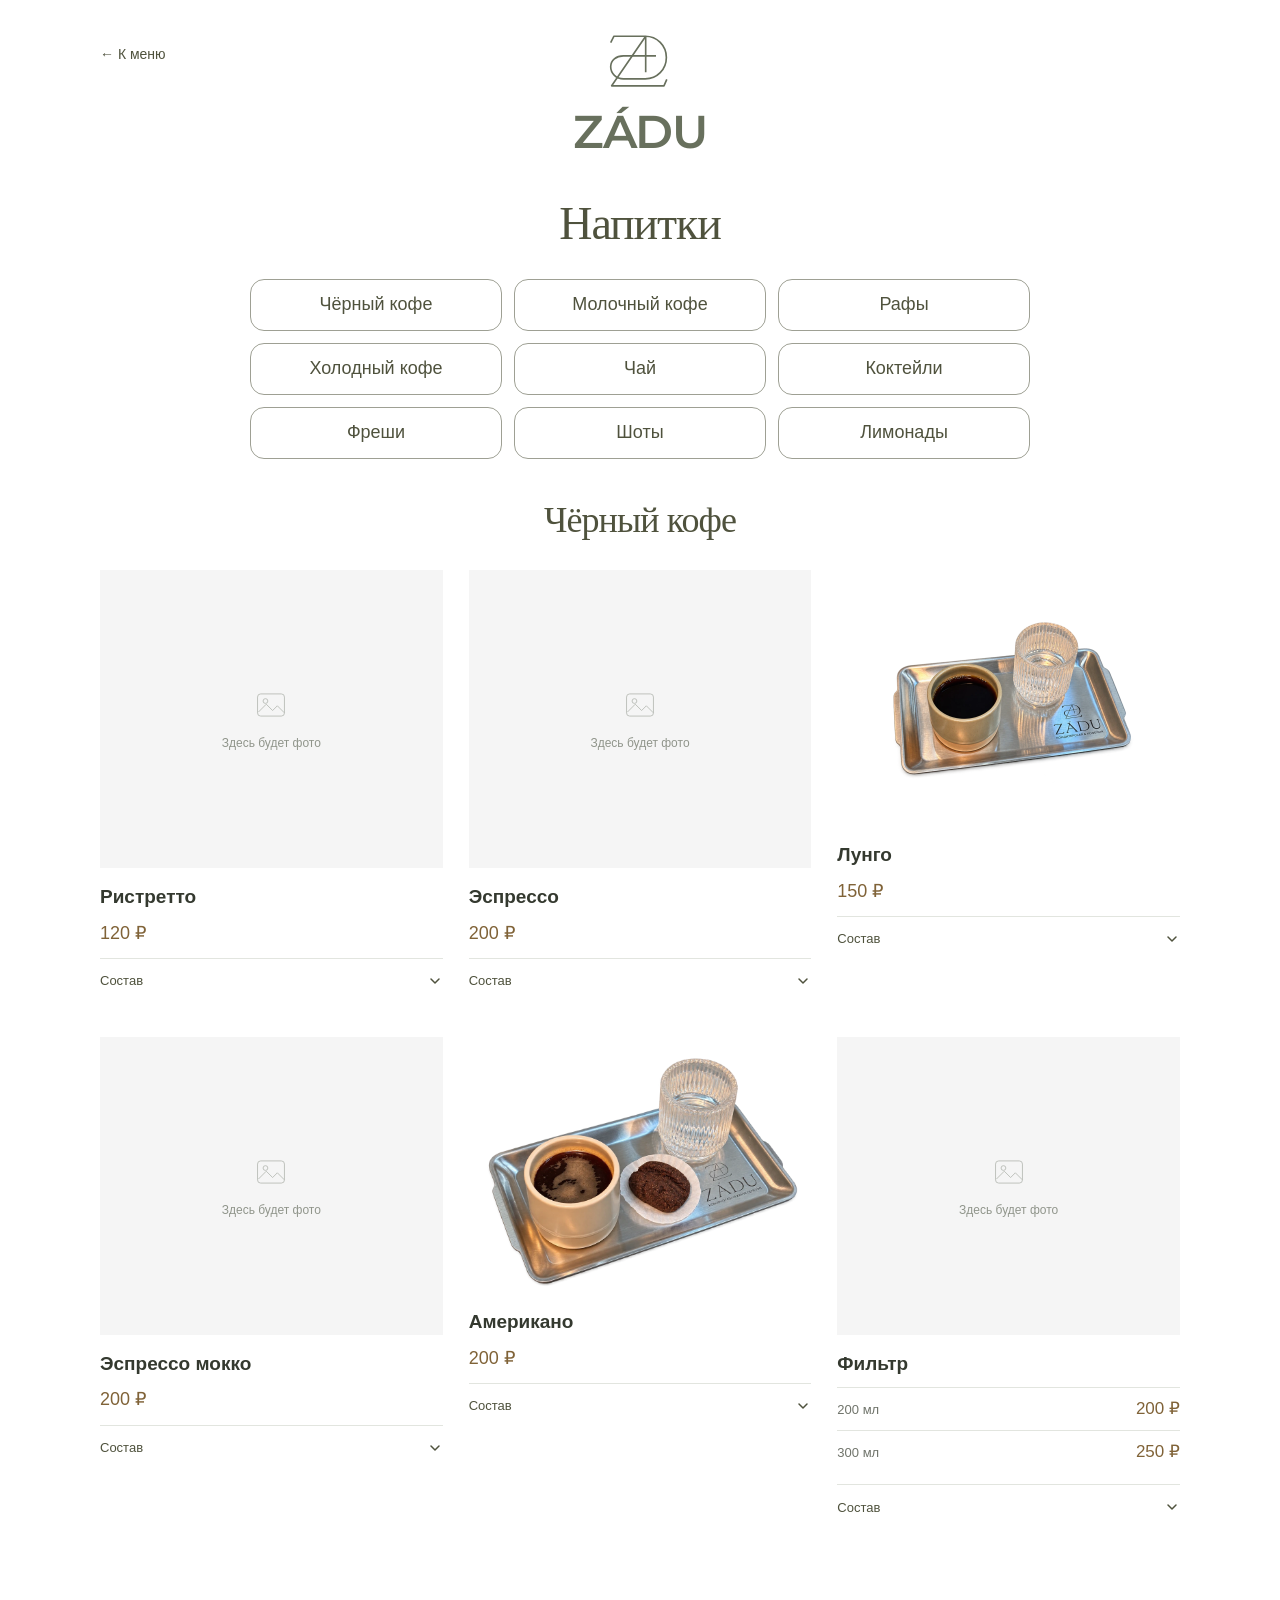
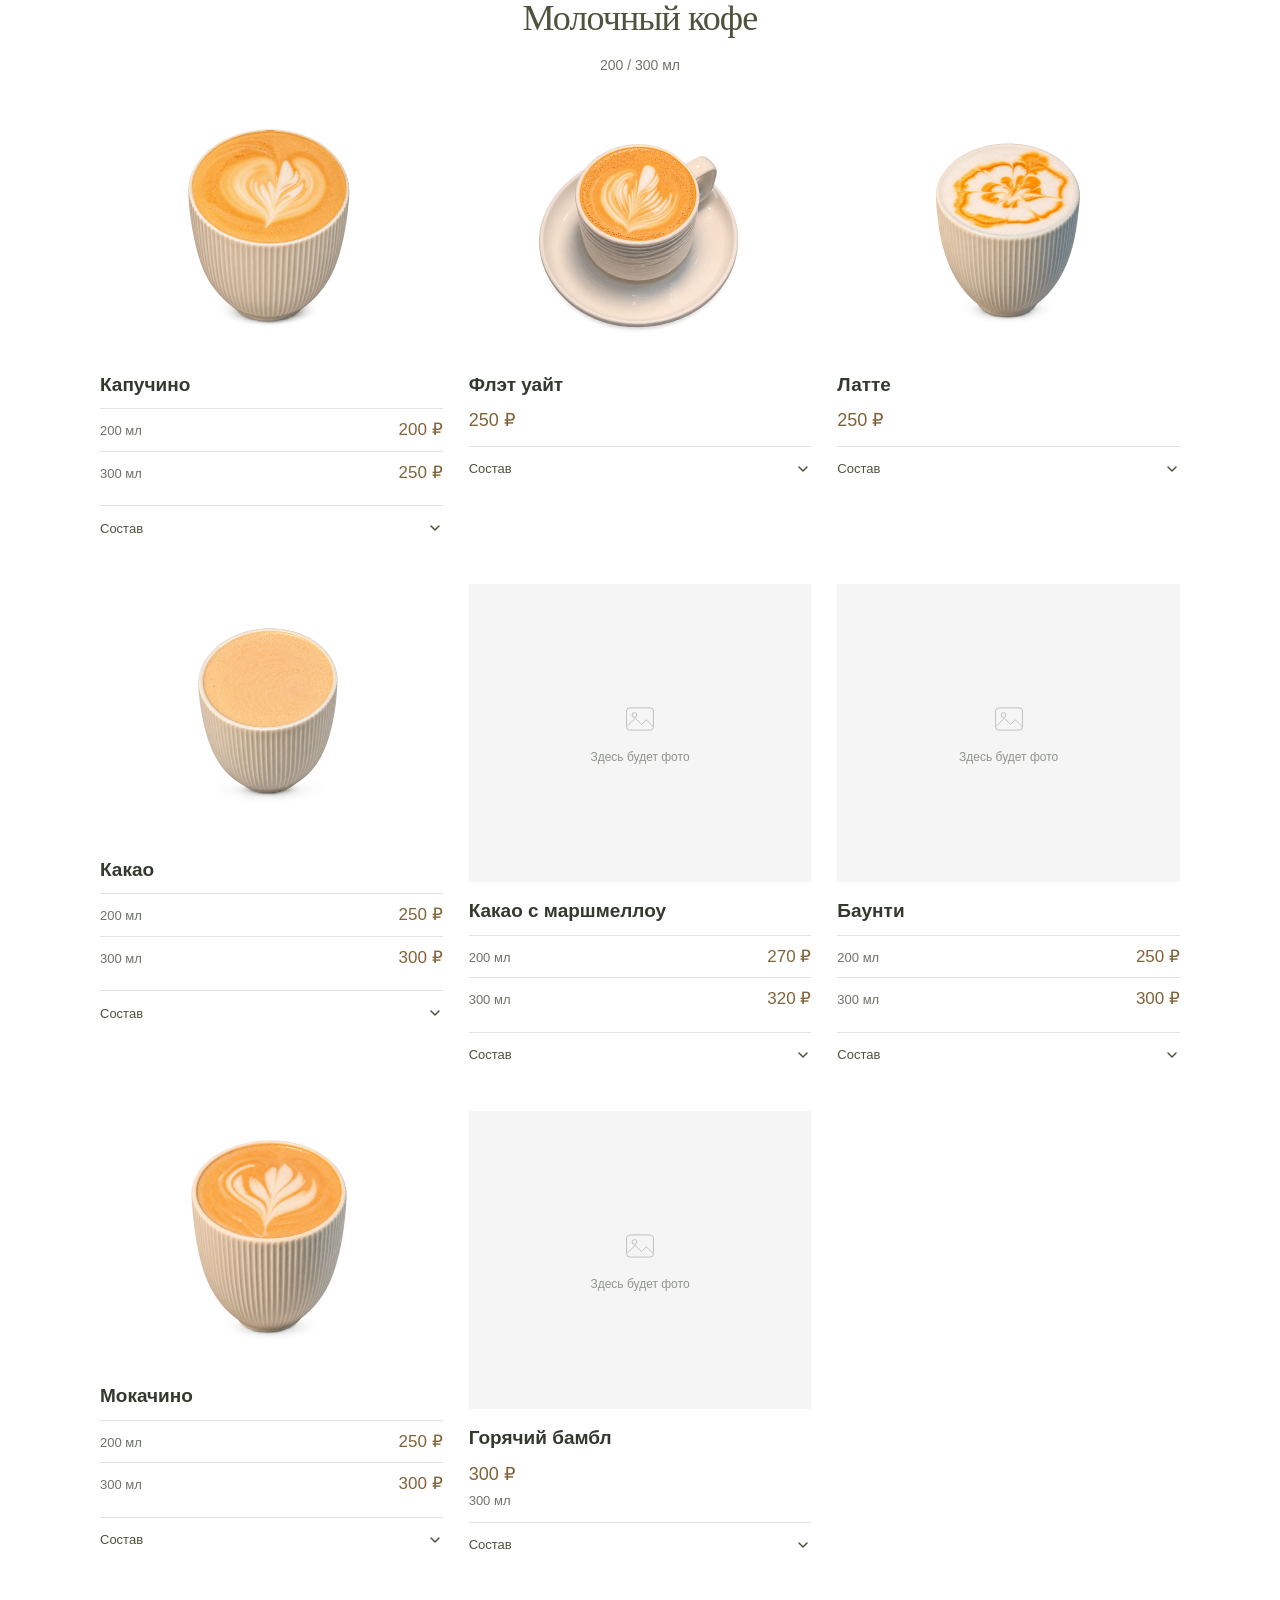
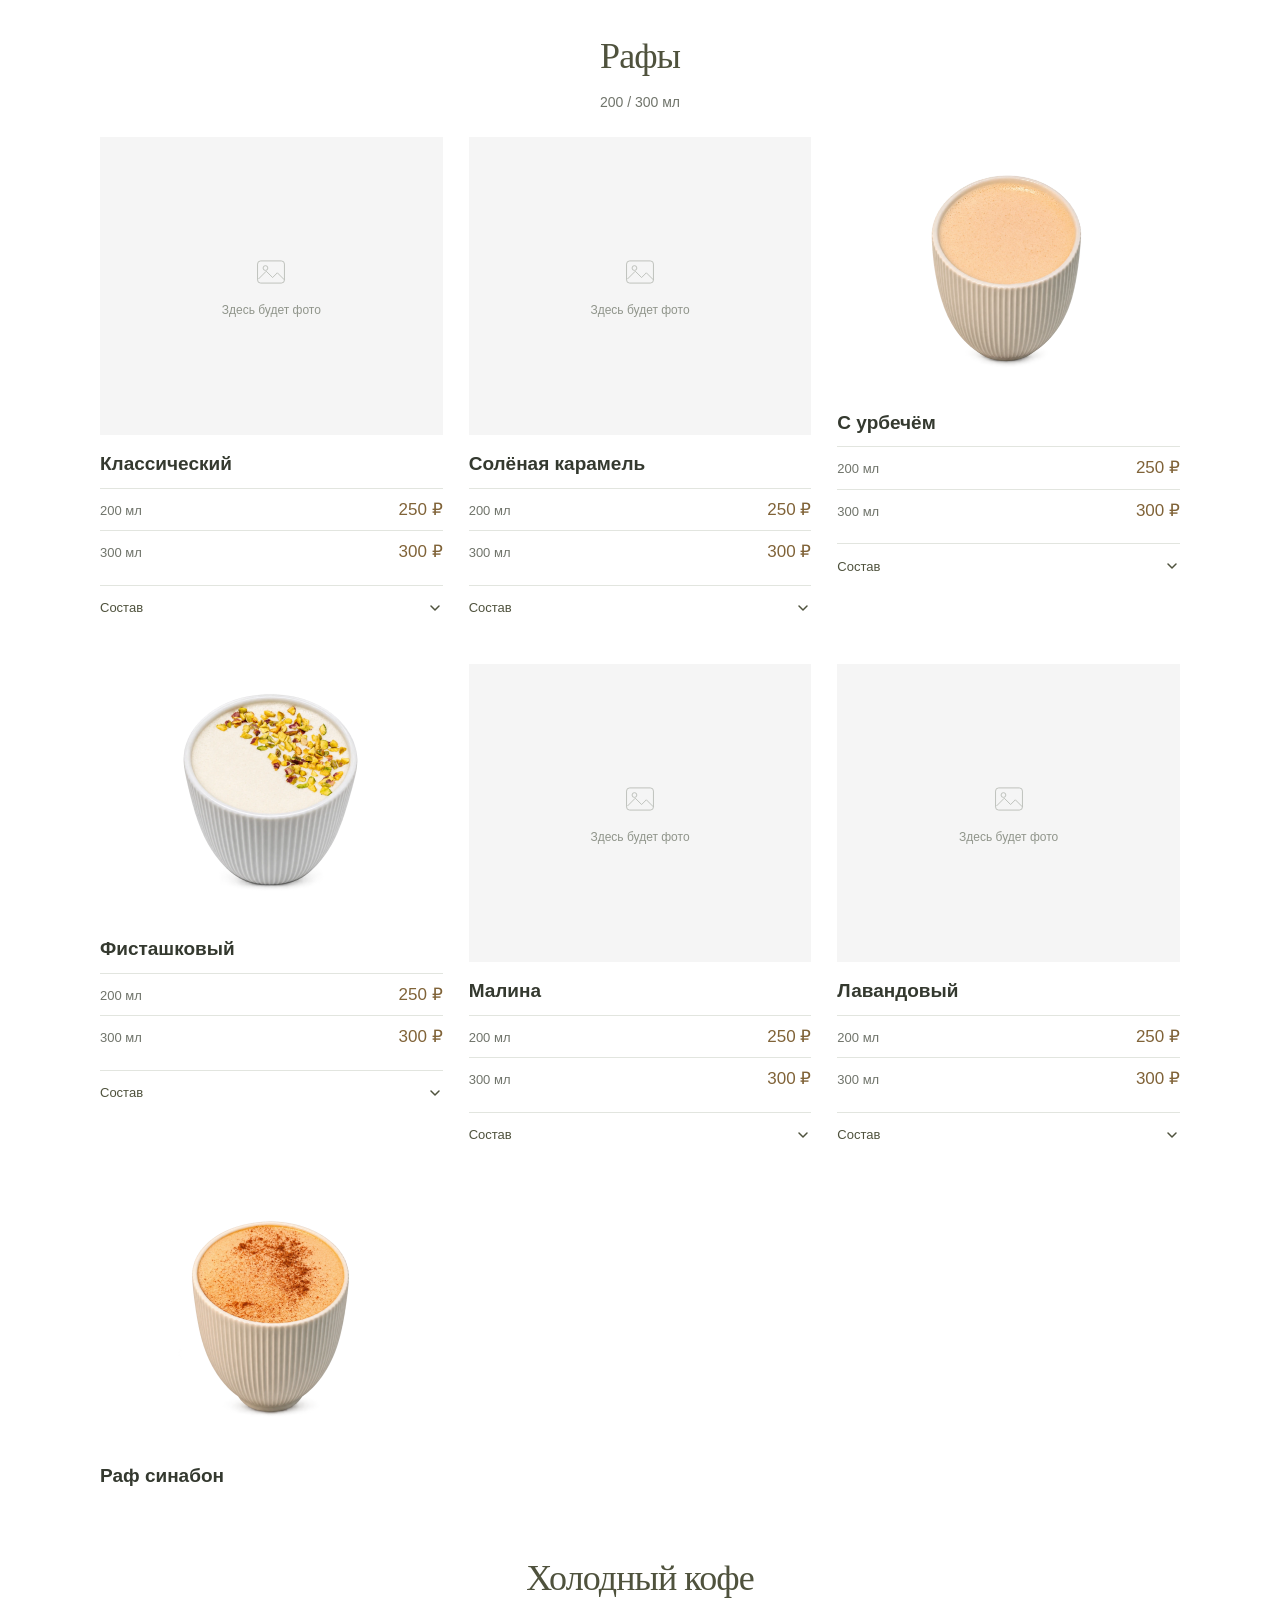
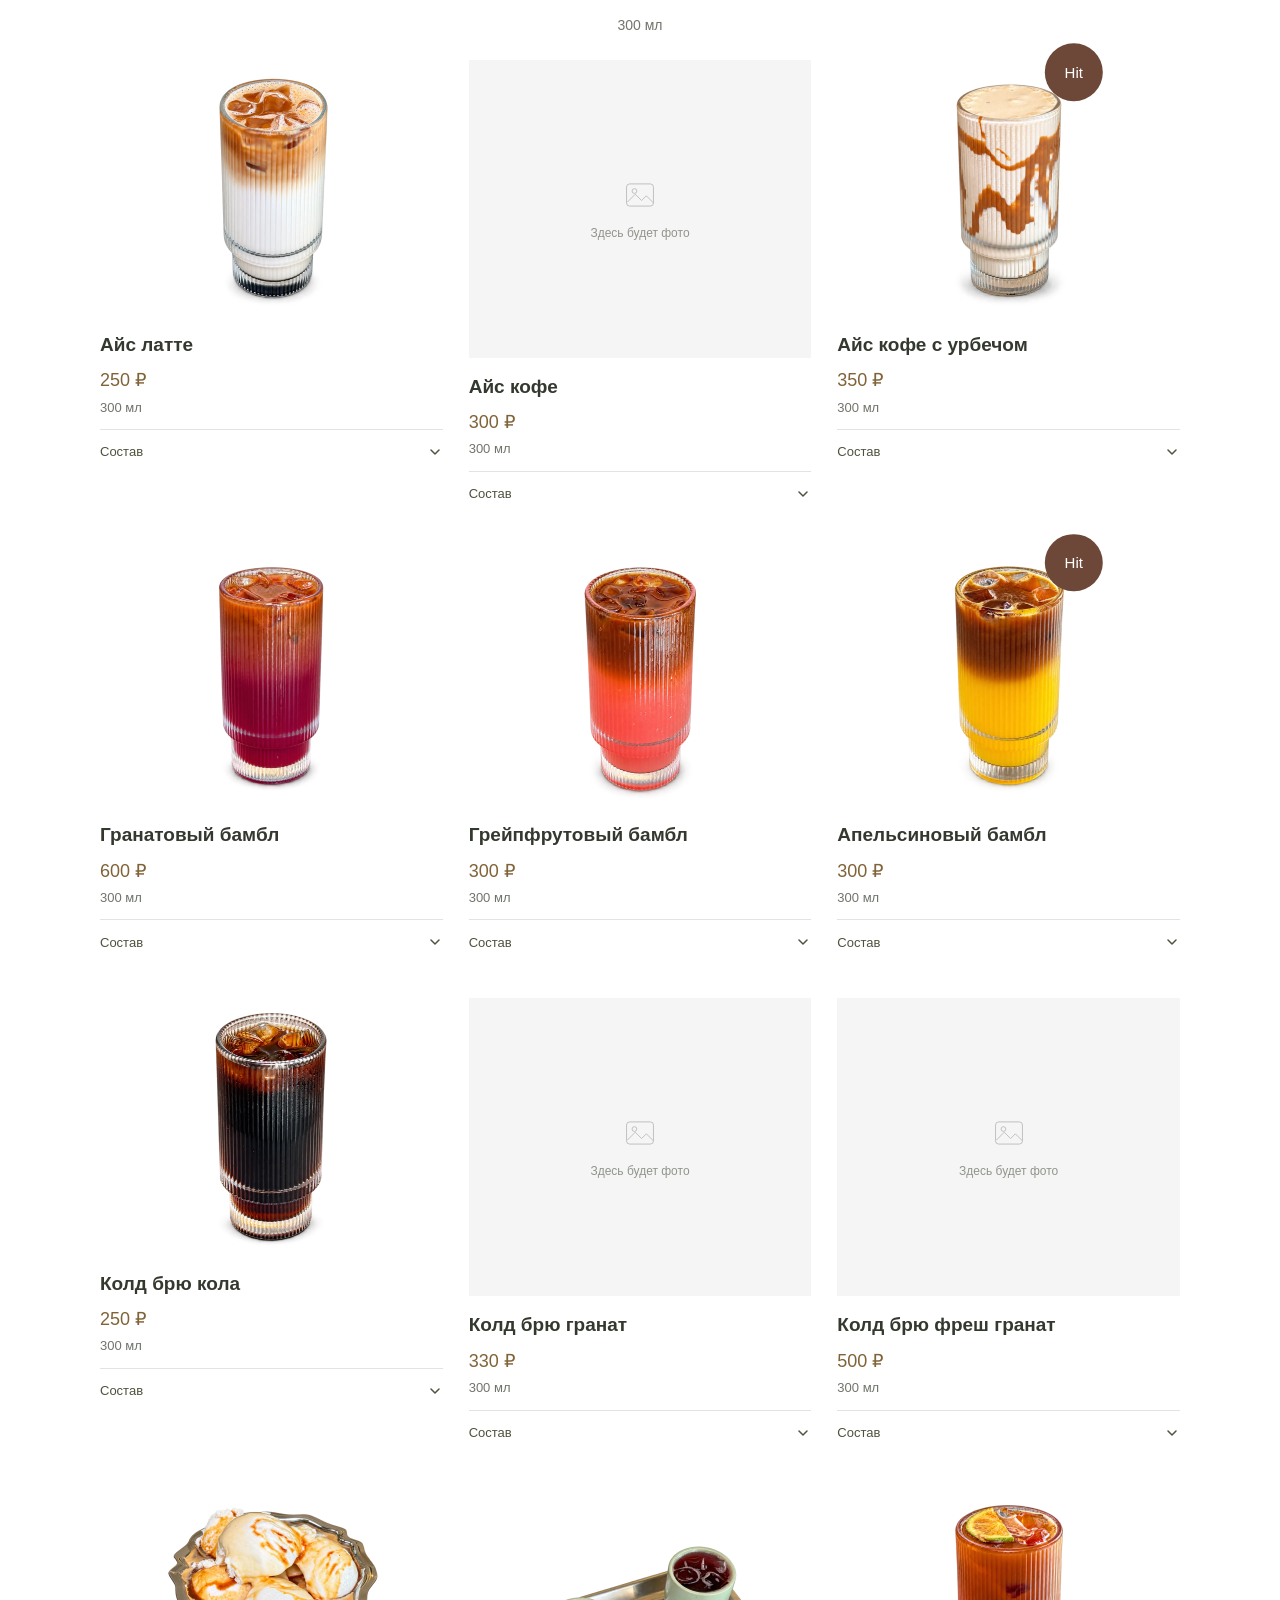
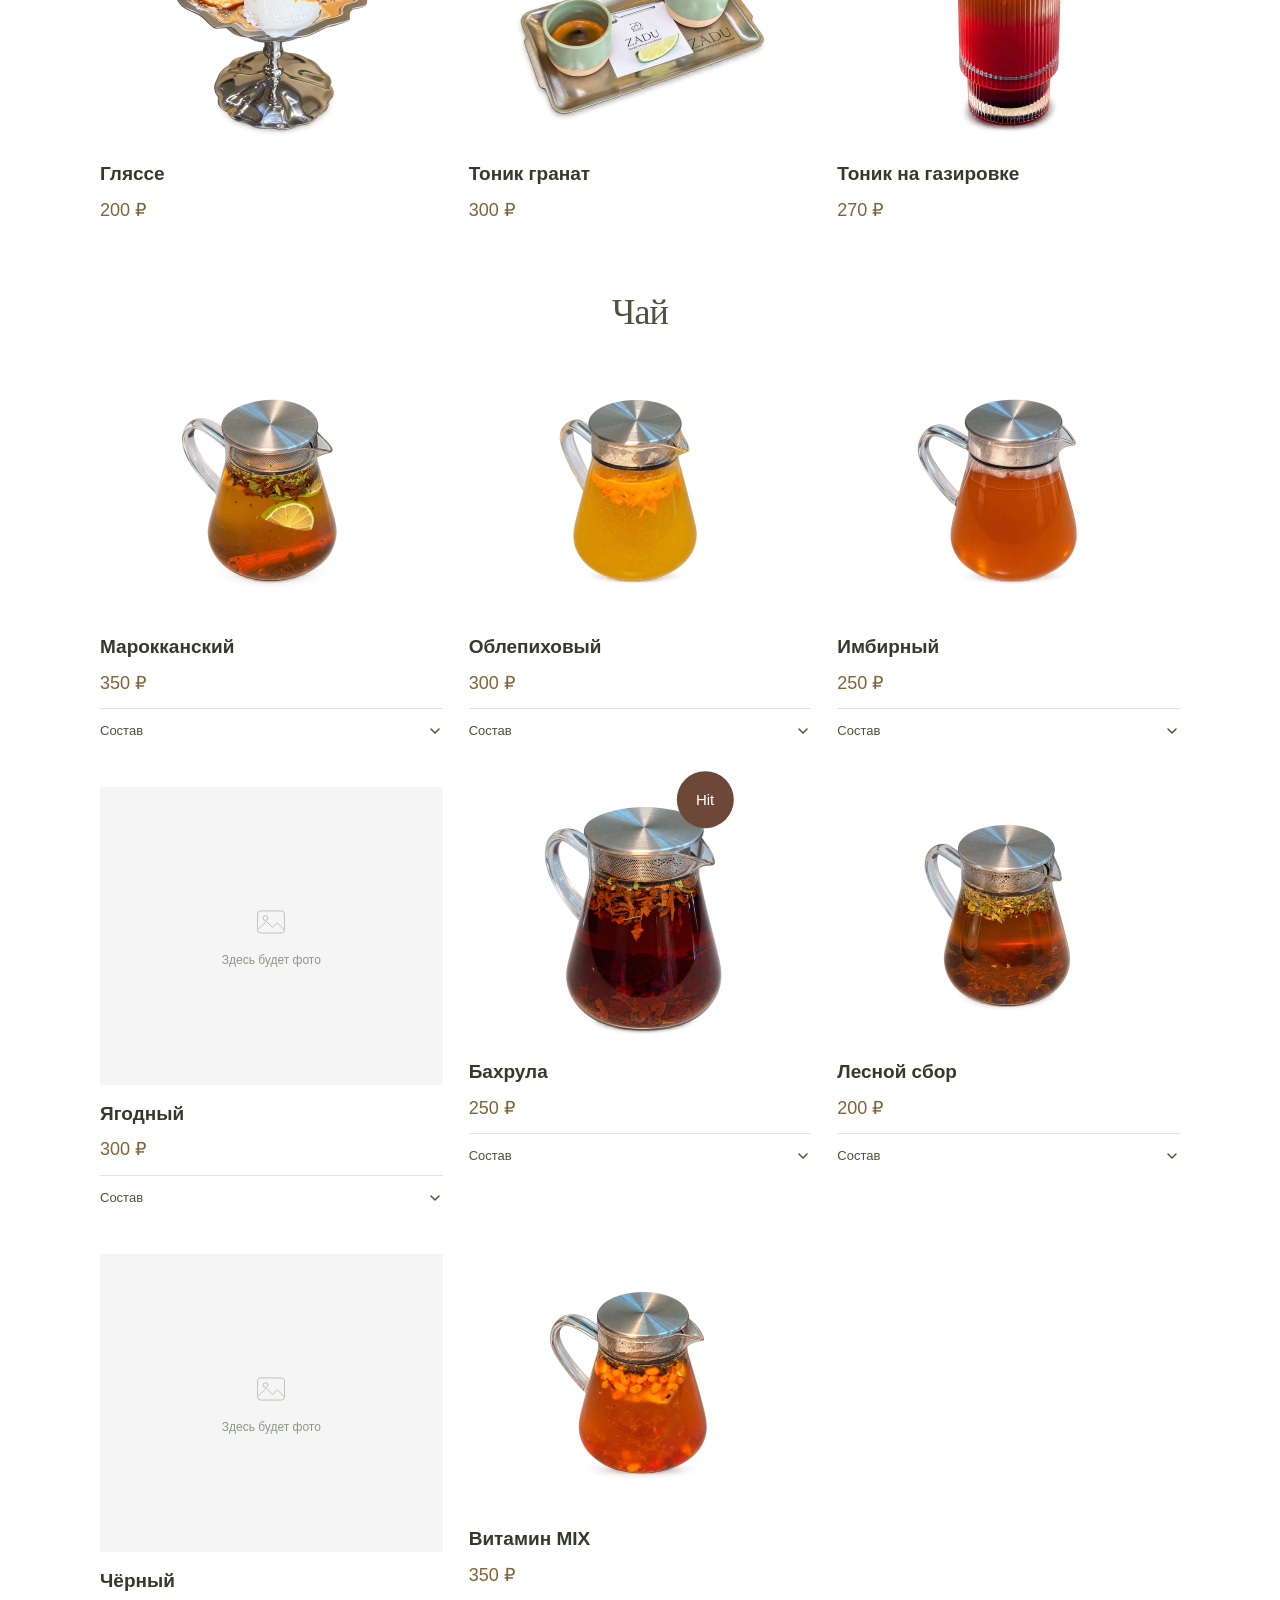
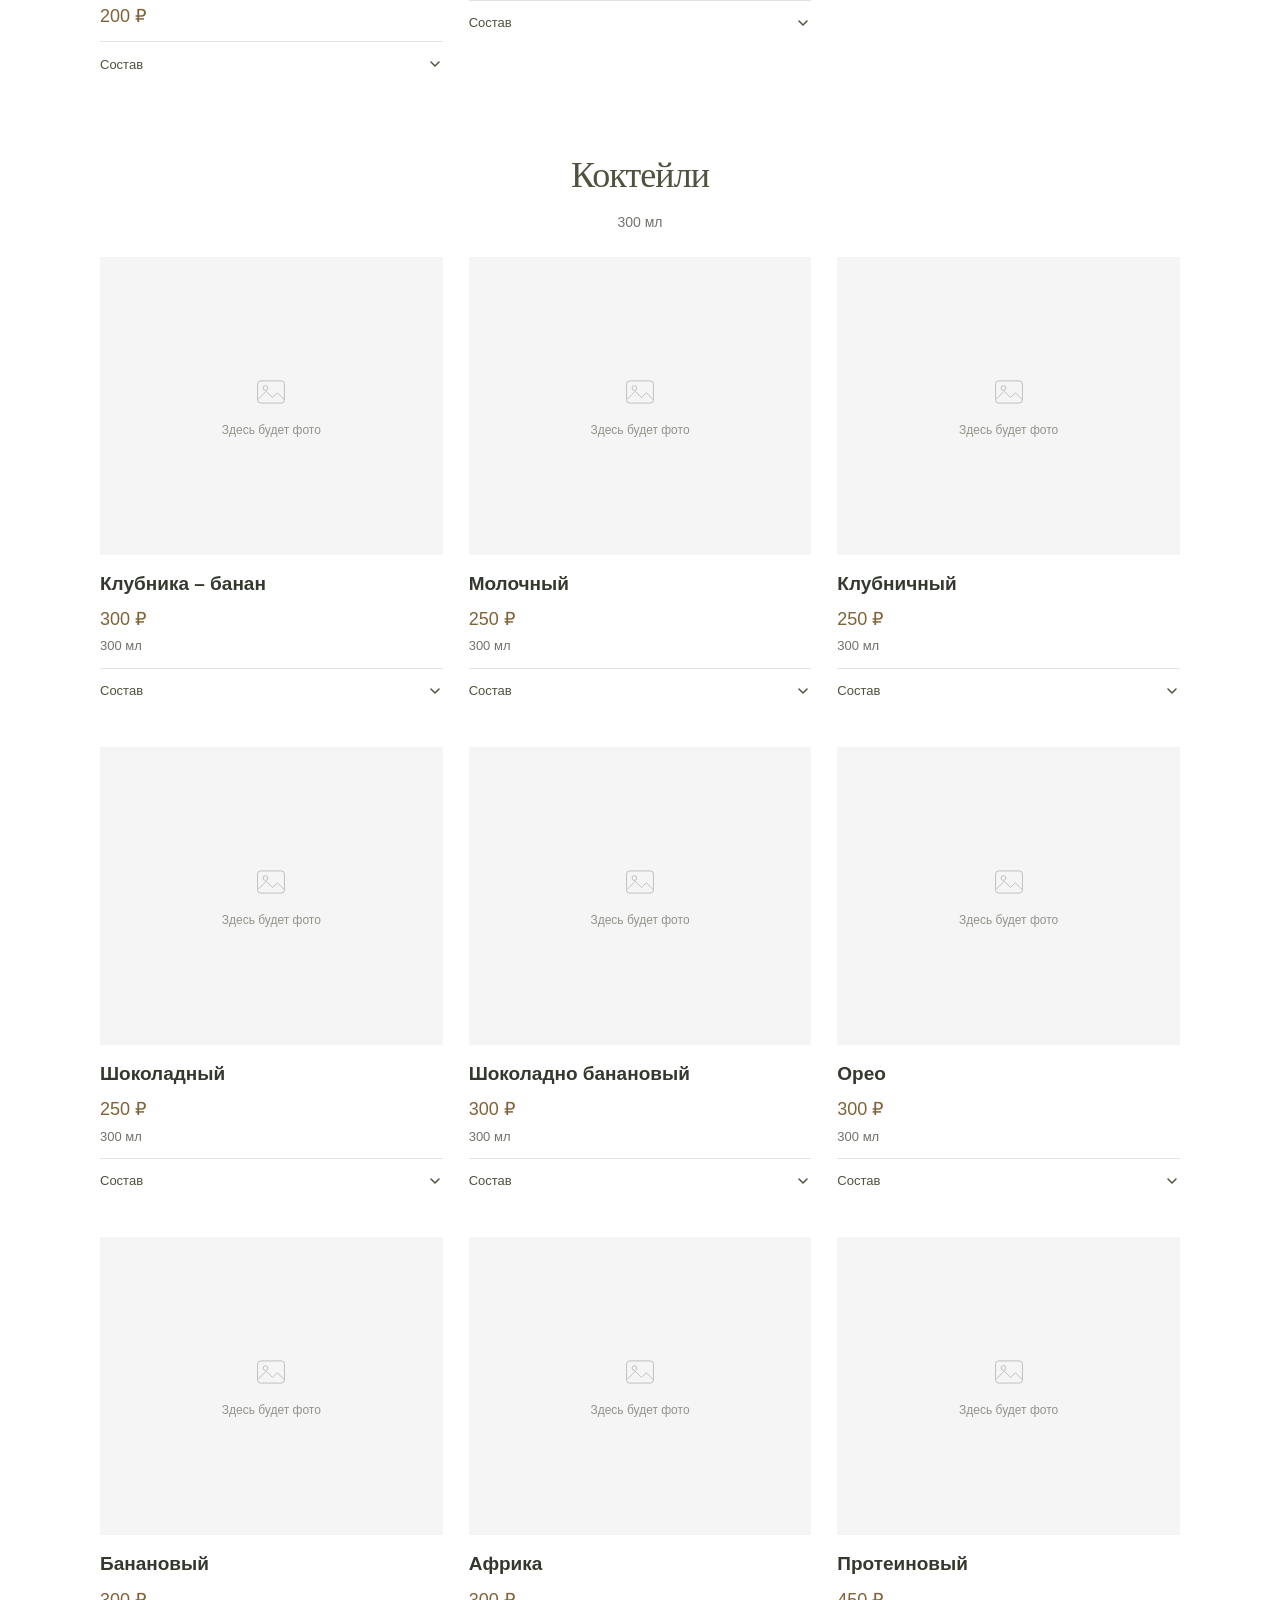
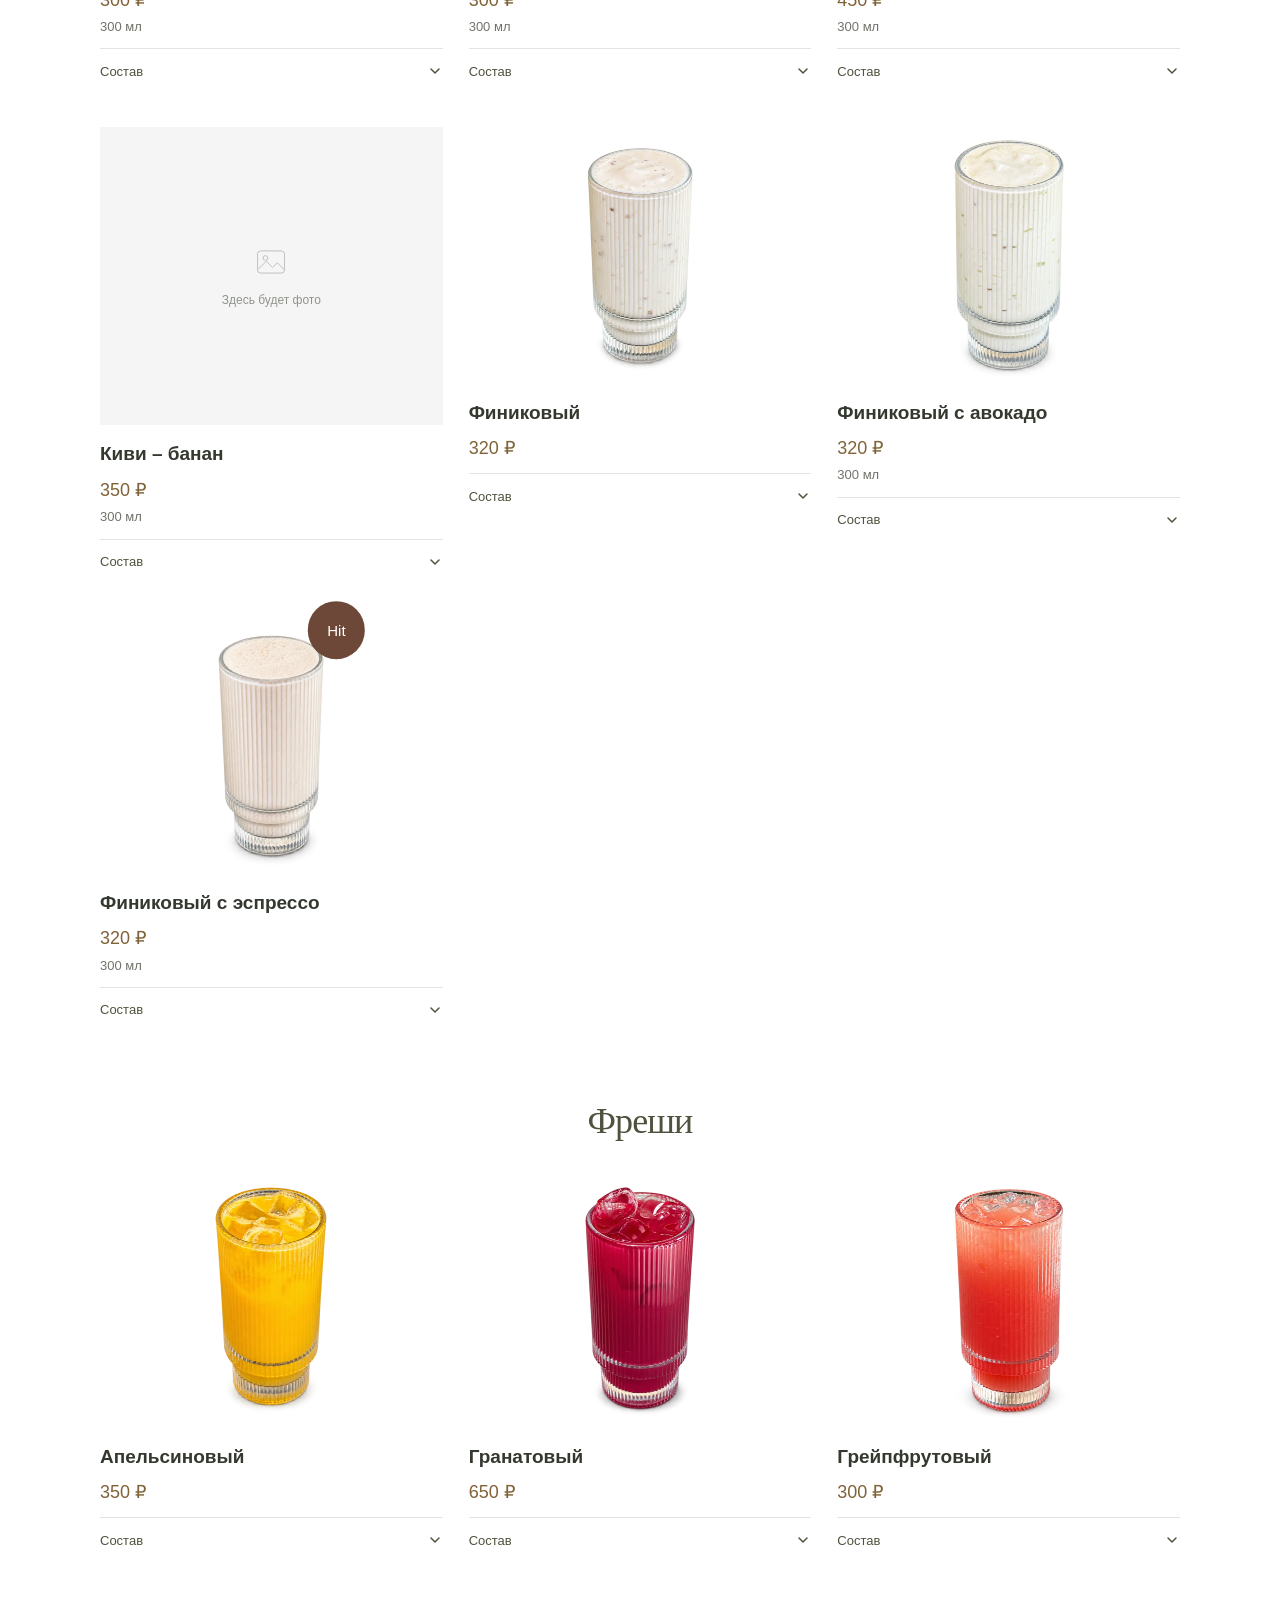
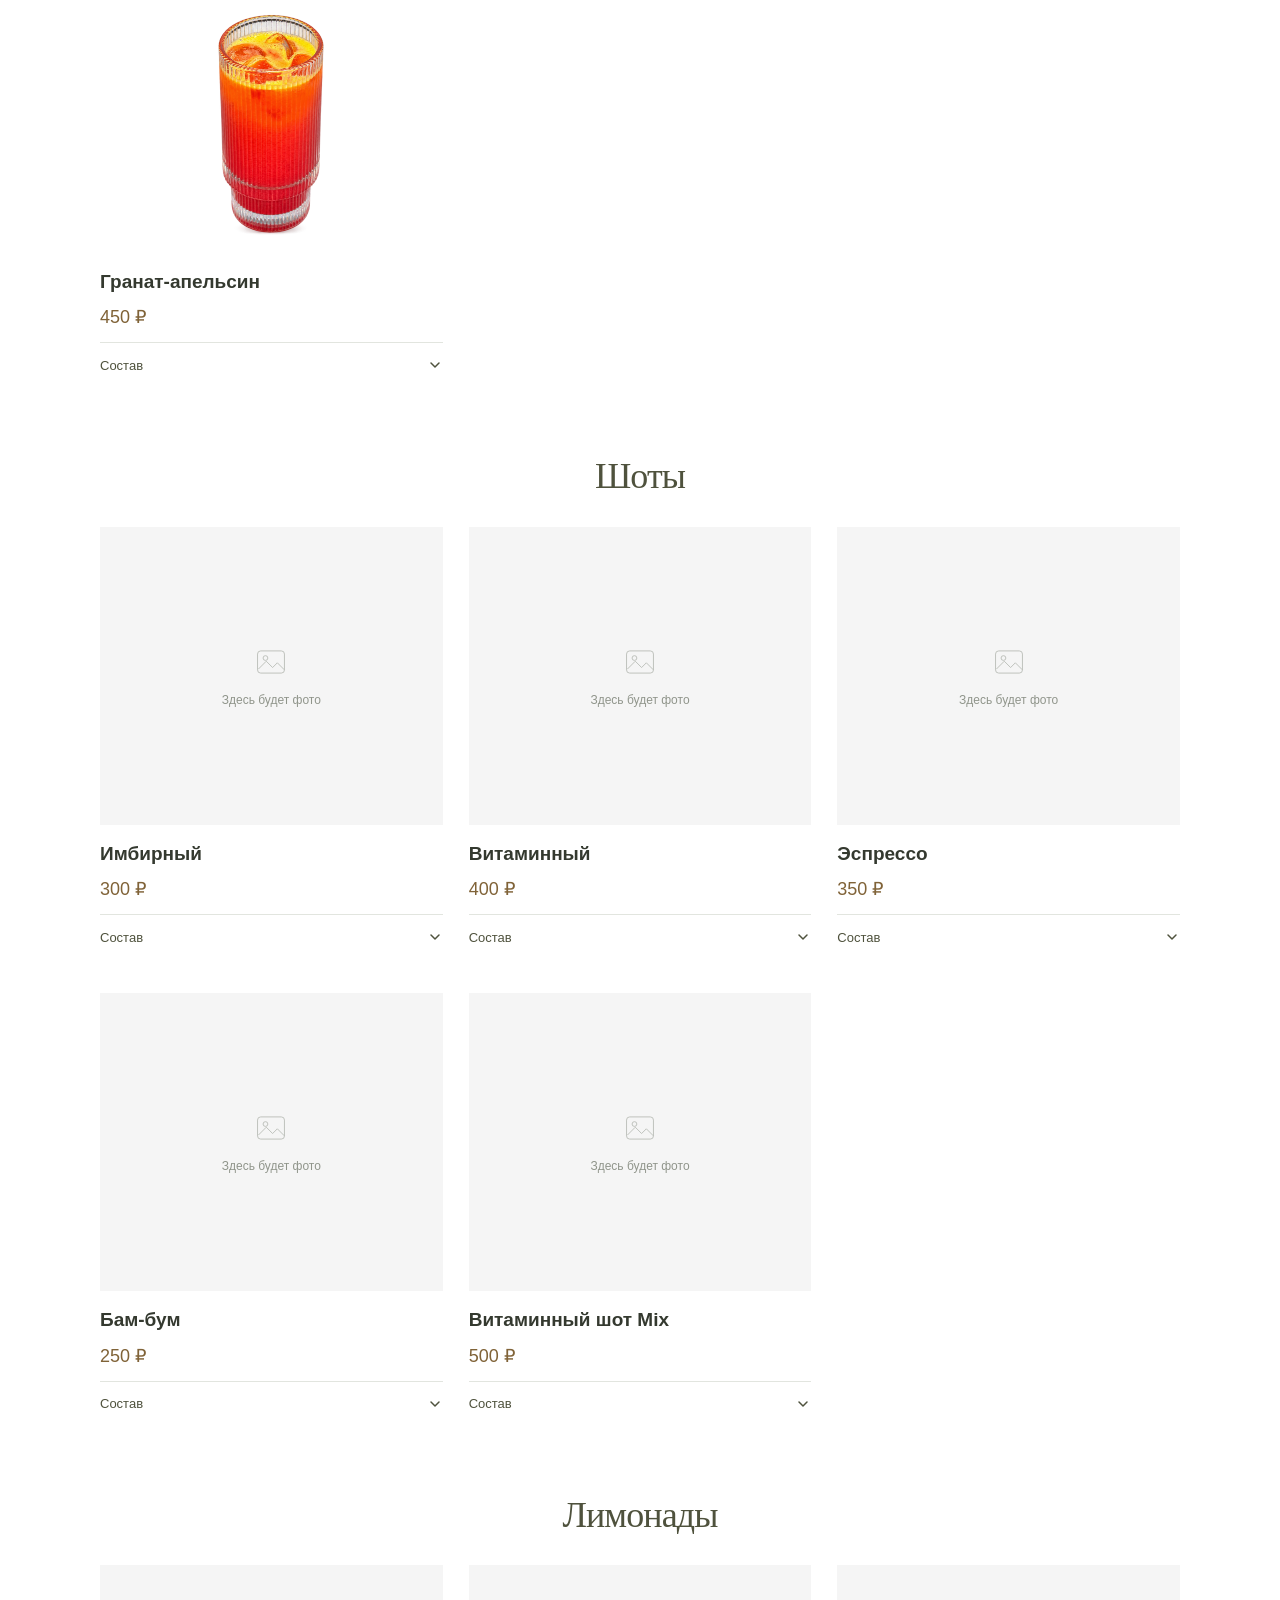
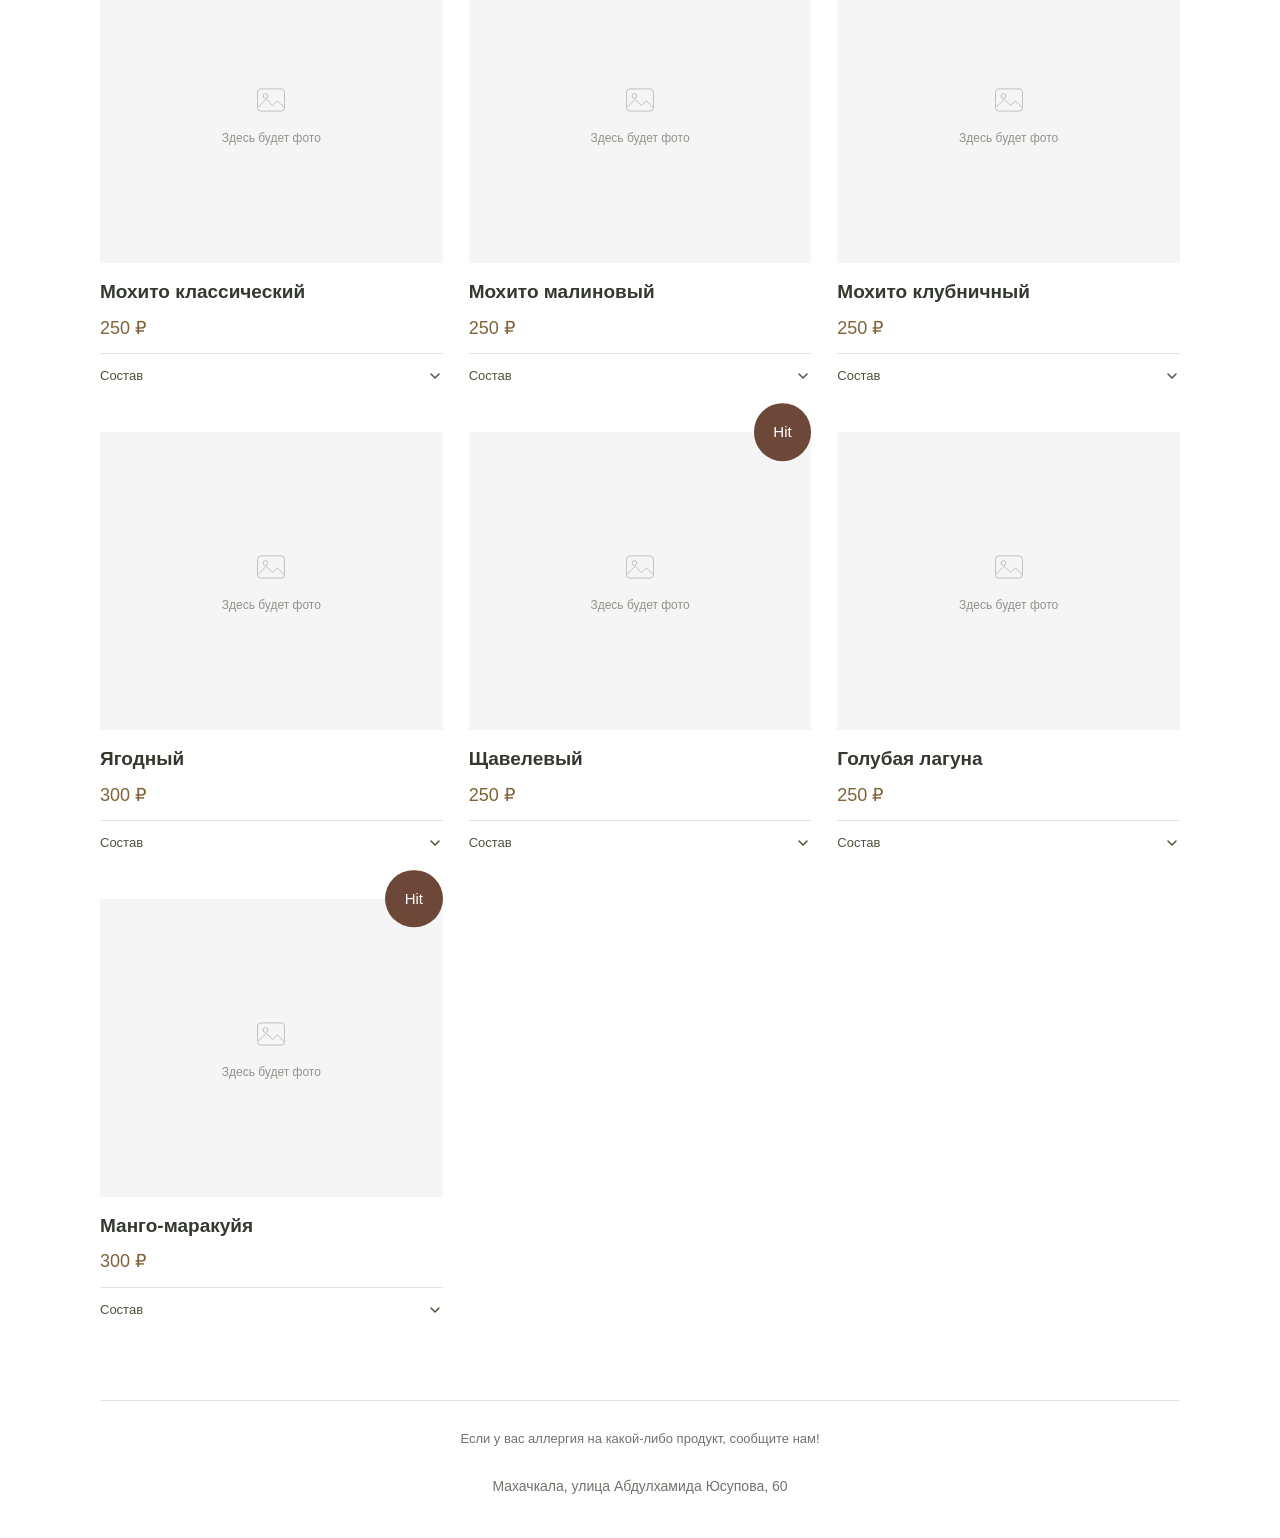
==== commit 6dc281ad: "Добавить прозрачное фото фисташкового рафа" ====
--- a/interior/menu/bar/index.html
+++ b/interior/menu/bar/index.html
@@ -12,7 +12,7 @@
 </head>
 <body class="menu-page bar-page">
   <header class="site-header menu-header"><a class="brand-logo" href="../../?v=20261014-photo-loading-fix" aria-label="ZÁDU — главная"><img data-brand-logo src="../../../assets/brand-mark-crisp-20261015.svg" width="64" height="60" alt="Фирменный знак кофейни ZÁDU" decoding="async"><span class="brand-name">ZÁDU</span></a><a class="back-home" href="../?v=20261014-photo-loading-fix">← К меню</a></header>
-  <main class="bar-layout"><h1>Напитки</h1><nav class="drink-category-nav" aria-label="Категории напитков"><a class="menu-group-card" href="#coffee">Чёрный кофе</a><a class="menu-group-card" href="#milk-coffee">Молочный кофе</a><a class="menu-group-card" href="#raf">Рафы</a><a class="menu-group-card" href="#cold-coffee">Холодный кофе</a><a class="menu-group-card" href="#tea">Чай</a><a class="menu-group-card" href="#cocktails">Коктейли</a><a class="menu-group-card" href="#fresh">Фреши</a><a class="menu-group-card" href="#shots">Шоты</a><a class="menu-group-card" href="#lemonades">Лимонады</a></nav><section class="menu-category" id="coffee" aria-labelledby="heading-coffee"><h2 id="heading-coffee">Чёрный кофе</h2><div class="item-grid"><article class="menu-item drink-composition-card"><div class="item-photo menu-photo-placeholder " aria-hidden="true"><svg viewBox="0 0 48 48" fill="none"><rect x="7" y="10" width="34" height="28" rx="4"/><circle cx="17" cy="19" r="3"/><path d="m8 33 10-10 8 8 6-6 9 9"/></svg><span>Здесь будет фото</span></div><div class="item-copy"><div class="item-title"><h3>Ристретто</h3></div><p class="item-price">120 ₽</p></div><details class="drink-composition"><summary aria-label="Состав: Ристретто"><span>Состав</span><svg viewBox="0 0 16 16" fill="none" aria-hidden="true"><path d="m4 6 4 4 4-4"/></svg></summary><div class="drink-composition-content"><p><strong>Состав:</strong> более короткая экстракция эспрессо</p></div></details></article><article class="menu-item drink-composition-card"><div class="item-photo menu-photo-placeholder " aria-hidden="true"><svg viewBox="0 0 48 48" fill="none"><rect x="7" y="10" width="34" height="28" rx="4"/><circle cx="17" cy="19" r="3"/><path d="m8 33 10-10 8 8 6-6 9 9"/></svg><span>Здесь будет фото</span></div><div class="item-copy"><div class="item-title"><h3>Эспрессо</h3></div><p class="item-price">200 ₽</p></div><details class="drink-composition"><summary aria-label="Состав: Эспрессо"><span>Состав</span><svg viewBox="0 0 16 16" fill="none" aria-hidden="true"><path d="m4 6 4 4 4-4"/></svg></summary><div class="drink-composition-content"><p><strong>Состав:</strong> 100% свежеобжаренный кофе, вода</p></div></details></article><article class="menu-item drink-composition-card"><div class="item-photo cutout-dish-photo "><img src="../../../assets/drinks/lungo-zadu-transparent-20261122.webp?v=20261123-lungo-transparent" alt="Лунго" width="1024" height="1024" loading="eager" fetchpriority="high" decoding="async"></div><div class="item-copy"><div class="item-title"><h3>Лунго</h3></div><p class="item-price">150 ₽</p></div><details class="drink-composition"><summary aria-label="Состав: Лунго"><span>Состав</span><svg viewBox="0 0 16 16" fill="none" aria-hidden="true"><path d="m4 6 4 4 4-4"/></svg></summary><div class="drink-composition-content"><p><strong>Состав:</strong> молотый кофе, вода</p></div></details></article><article class="menu-item drink-composition-card"><div class="item-photo menu-photo-placeholder " aria-hidden="true"><svg viewBox="0 0 48 48" fill="none"><rect x="7" y="10" width="34" height="28" rx="4"/><circle cx="17" cy="19" r="3"/><path d="m8 33 10-10 8 8 6-6 9 9"/></svg><span>Здесь будет фото</span></div><div class="item-copy"><div class="item-title"><h3>Эспрессо мокко</h3></div><p class="item-price">200 ₽</p></div><details class="drink-composition"><summary aria-label="Состав: Эспрессо мокко"><span>Состав</span><svg viewBox="0 0 16 16" fill="none" aria-hidden="true"><path d="m4 6 4 4 4-4"/></svg></summary><div class="drink-composition-content"><p><strong>Состав:</strong> эспрессо, шоколад Callebaut</p></div></details></article><article class="menu-item drink-composition-card"><div class="item-photo cutout-dish-photo "><img src="../../../assets/drinks/americano-zadu-transparent-20261123.webp?v=20261123-americano-transparent" alt="Американо" width="1000" height="750" loading="eager" decoding="async"></div><div class="item-copy"><div class="item-title"><h3>Американо</h3></div><p class="item-price">200 ₽</p></div><details class="drink-composition"><summary aria-label="Состав: Американо"><span>Состав</span><svg viewBox="0 0 16 16" fill="none" aria-hidden="true"><path d="m4 6 4 4 4-4"/></svg></summary><div class="drink-composition-content"><p><strong>Состав:</strong> двойное эспрессо, вода</p></div></details></article><article class="menu-item drink-composition-card"><div class="item-photo menu-photo-placeholder " aria-hidden="true"><svg viewBox="0 0 48 48" fill="none"><rect x="7" y="10" width="34" height="28" rx="4"/><circle cx="17" cy="19" r="3"/><path d="m8 33 10-10 8 8 6-6 9 9"/></svg><span>Здесь будет фото</span></div><div class="item-copy"><div class="item-title"><h3>Фильтр</h3></div><div class="variant-list"><div class="variant-row"><span>200 мл</span><strong>200 ₽</strong></div><div class="variant-row"><span>300 мл</span><strong>250 ₽</strong></div></div></div><details class="drink-composition"><summary aria-label="Состав: Фильтр"><span>Состав</span><svg viewBox="0 0 16 16" fill="none" aria-hidden="true"><path d="m4 6 4 4 4-4"/></svg></summary><div class="drink-composition-content"><p><strong>Состав:</strong> молотый кофе, горячая вода</p></div></details></article></div></section><section class="menu-category" id="milk-coffee" aria-labelledby="heading-milk-coffee"><h2 id="heading-milk-coffee">Молочный кофе</h2><p class="category-note">200 / 300 мл</p><div class="item-grid"><article class="menu-item drink-composition-card"><div class="item-photo cutout-dish-photo "><img src="../../../assets/drinks/cappuccino-zadu-transparent-20261123.webp?v=20261123-cappuccino-transparent" alt="Капучино" width="1024" height="1024" loading="eager" decoding="async"></div><div class="item-copy"><div class="item-title"><h3>Капучино</h3></div><div class="variant-list"><div class="variant-row"><span>200 мл</span><strong>200 ₽</strong></div><div class="variant-row"><span>300 мл</span><strong>250 ₽</strong></div></div></div><details class="drink-composition"><summary aria-label="Состав: Капучино"><span>Состав</span><svg viewBox="0 0 16 16" fill="none" aria-hidden="true"><path d="m4 6 4 4 4-4"/></svg></summary><div class="drink-composition-content"><p><strong>Состав:</strong> эспрессо, молоко</p><p class="drink-composition-note">При желании можно заменить на альтернативное молоко.</p></div></details></article><article class="menu-item drink-composition-card"><div class="item-photo cutout-dish-photo "><img src="../../../assets/drinks/flat-white-zadu-transparent-20261123.webp?v=20261123-flat-white-transparent" alt="Флэт уайт" width="1024" height="1024" loading="eager" decoding="async"></div><div class="item-copy"><div class="item-title"><h3>Флэт уайт</h3></div><p class="item-price">250 ₽</p></div><details class="drink-composition"><summary aria-label="Состав: Флэт уайт"><span>Состав</span><svg viewBox="0 0 16 16" fill="none" aria-hidden="true"><path d="m4 6 4 4 4-4"/></svg></summary><div class="drink-composition-content"><p><strong>Состав:</strong> двойное эспрессо, молоко</p><p class="drink-composition-note">При желании можно заменить на альтернативное молоко.</p></div></details></article><article class="menu-item drink-composition-card"><div class="item-photo cutout-dish-photo "><img src="../../../assets/drinks/latte-zadu-transparent-20261123.webp?v=20261123-latte-transparent" alt="Латте" width="1024" height="1024" loading="eager" fetchpriority="high" decoding="async"></div><div class="item-copy"><div class="item-title"><h3>Латте</h3></div><p class="item-price">250 ₽</p></div><details class="drink-composition"><summary aria-label="Состав: Латте"><span>Состав</span><svg viewBox="0 0 16 16" fill="none" aria-hidden="true"><path d="m4 6 4 4 4-4"/></svg></summary><div class="drink-composition-content"><p><strong>Состав:</strong> эспрессо, молоко</p><p class="drink-composition-note">При желании можно заменить на альтернативное молоко.</p></div></details></article><article class="menu-item drink-composition-card"><div class="item-photo cutout-dish-photo "><img src="../../../assets/drinks/cocoa-zadu-transparent-20261123.webp?v=20261123-cocoa-transparent" alt="Какао" width="1024" height="1024" loading="eager" fetchpriority="high" decoding="async"></div><div class="item-copy"><div class="item-title"><h3>Какао</h3></div><div class="variant-list"><div class="variant-row"><span>200 мл</span><strong>250 ₽</strong></div><div class="variant-row"><span>300 мл</span><strong>300 ₽</strong></div></div></div><details class="drink-composition"><summary aria-label="Состав: Какао"><span>Состав</span><svg viewBox="0 0 16 16" fill="none" aria-hidden="true"><path d="m4 6 4 4 4-4"/></svg></summary><div class="drink-composition-content"><p><strong>Состав:</strong> молоко, какао-порошок или натуральный шоколад — на выбор.</p></div></details></article><article class="menu-item drink-composition-card"><div class="item-photo menu-photo-placeholder " aria-hidden="true"><svg viewBox="0 0 48 48" fill="none"><rect x="7" y="10" width="34" height="28" rx="4"/><circle cx="17" cy="19" r="3"/><path d="m8 33 10-10 8 8 6-6 9 9"/></svg><span>Здесь будет фото</span></div><div class="item-copy"><div class="item-title"><h3>Какао с маршмеллоу</h3></div><div class="variant-list"><div class="variant-row"><span>200 мл</span><strong>270 ₽</strong></div><div class="variant-row"><span>300 мл</span><strong>320 ₽</strong></div></div></div><details class="drink-composition"><summary aria-label="Состав: Какао с маршмеллоу"><span>Состав</span><svg viewBox="0 0 16 16" fill="none" aria-hidden="true"><path d="m4 6 4 4 4-4"/></svg></summary><div class="drink-composition-content"><p><strong>Состав:</strong> молоко, какао-порошок или натуральный шоколад — на выбор. Добавки: маршмеллоу.</p></div></details></article><article class="menu-item drink-composition-card"><div class="item-photo menu-photo-placeholder " aria-hidden="true"><svg viewBox="0 0 48 48" fill="none"><rect x="7" y="10" width="34" height="28" rx="4"/><circle cx="17" cy="19" r="3"/><path d="m8 33 10-10 8 8 6-6 9 9"/></svg><span>Здесь будет фото</span></div><div class="item-copy"><div class="item-title"><h3>Баунти</h3></div><div class="variant-list"><div class="variant-row"><span>200 мл</span><strong>250 ₽</strong></div><div class="variant-row"><span>300 мл</span><strong>300 ₽</strong></div></div></div><details class="drink-composition"><summary aria-label="Состав: Баунти"><span>Состав</span><svg viewBox="0 0 16 16" fill="none" aria-hidden="true"><path d="m4 6 4 4 4-4"/></svg></summary><div class="drink-composition-content"><p><strong>Состав:</strong> эспрессо, молоко, шоколад Callebaut, кокосовый сироп</p></div></details></article><article class="menu-item drink-composition-card"><div class="item-photo cutout-dish-photo "><img src="../../../assets/drinks/mochaccino-zadu-transparent-20261123.webp?v=20261014-photo-loading-fix" alt="Мокачино" width="1024" height="1024" loading="eager" decoding="async"></div><div class="item-copy"><div class="item-title"><h3>Мокачино</h3></div><div class="variant-list"><div class="variant-row"><span>200 мл</span><strong>250 ₽</strong></div><div class="variant-row"><span>300 мл</span><strong>300 ₽</strong></div></div></div><details class="drink-composition"><summary aria-label="Состав: Мокачино"><span>Состав</span><svg viewBox="0 0 16 16" fill="none" aria-hidden="true"><path d="m4 6 4 4 4-4"/></svg></summary><div class="drink-composition-content"><p><strong>Состав:</strong> эспрессо, молоко, шоколад Callebaut, сироп</p></div></details></article><article class="menu-item drink-composition-card"><div class="item-photo menu-photo-placeholder " aria-hidden="true"><svg viewBox="0 0 48 48" fill="none"><rect x="7" y="10" width="34" height="28" rx="4"/><circle cx="17" cy="19" r="3"/><path d="m8 33 10-10 8 8 6-6 9 9"/></svg><span>Здесь будет фото</span></div><div class="item-copy"><div class="item-title"><h3>Горячий бамбл</h3></div><p class="item-price">300 ₽</p><p class="item-portion">300 мл</p></div><details class="drink-composition"><summary aria-label="Состав: Горячий бамбл"><span>Состав</span><svg viewBox="0 0 16 16" fill="none" aria-hidden="true"><path d="m4 6 4 4 4-4"/></svg></summary><div class="drink-composition-content"><p><strong>Состав:</strong> эспрессо, апельсиновый сок. Сироп — на выбор.</p></div></details></article></div></section><section class="menu-category" id="raf" aria-labelledby="heading-raf"><h2 id="heading-raf">Рафы</h2><p class="category-note">200 / 300 мл</p><div class="item-grid"><article class="menu-item drink-composition-card"><div class="item-photo menu-photo-placeholder " aria-hidden="true"><svg viewBox="0 0 48 48" fill="none"><rect x="7" y="10" width="34" height="28" rx="4"/><circle cx="17" cy="19" r="3"/><path d="m8 33 10-10 8 8 6-6 9 9"/></svg><span>Здесь будет фото</span></div><div class="item-copy"><div class="item-title"><h3>Классический</h3></div><div class="variant-list"><div class="variant-row"><span>200 мл</span><strong>250 ₽</strong></div><div class="variant-row"><span>300 мл</span><strong>300 ₽</strong></div></div></div><details class="drink-composition"><summary aria-label="Состав: Классический"><span>Состав</span><svg viewBox="0 0 16 16" fill="none" aria-hidden="true"><path d="m4 6 4 4 4-4"/></svg></summary><div class="drink-composition-content"><p><strong>Состав:</strong> эспрессо, сливки</p></div></details></article><article class="menu-item drink-composition-card"><div class="item-photo menu-photo-placeholder " aria-hidden="true"><svg viewBox="0 0 48 48" fill="none"><rect x="7" y="10" width="34" height="28" rx="4"/><circle cx="17" cy="19" r="3"/><path d="m8 33 10-10 8 8 6-6 9 9"/></svg><span>Здесь будет фото</span></div><div class="item-copy"><div class="item-title"><h3>Солёная карамель</h3></div><div class="variant-list"><div class="variant-row"><span>200 мл</span><strong>250 ₽</strong></div><div class="variant-row"><span>300 мл</span><strong>300 ₽</strong></div></div></div><details class="drink-composition"><summary aria-label="Состав: Солёная карамель"><span>Состав</span><svg viewBox="0 0 16 16" fill="none" aria-hidden="true"><path d="m4 6 4 4 4-4"/></svg></summary><div class="drink-composition-content"><p><strong>Состав:</strong> эспрессо, сливки, сироп «Солёная карамель»</p></div></details></article><article class="menu-item drink-composition-card"><div class="item-photo cutout-dish-photo "><img src="../../../assets/drinks/raf-urbech-zadu-transparent-20261123.webp?v=20261123-raf-urbech-transparent" alt="Раф с урбечём" width="1024" height="1024" loading="eager" decoding="async"></div><div class="item-copy"><div class="item-title"><h3>С урбечём</h3></div><div class="variant-list"><div class="variant-row"><span>200 мл</span><strong>250 ₽</strong></div><div class="variant-row"><span>300 мл</span><strong>300 ₽</strong></div></div></div><details class="drink-composition"><summary aria-label="Состав: С урбечём"><span>Состав</span><svg viewBox="0 0 16 16" fill="none" aria-hidden="true"><path d="m4 6 4 4 4-4"/></svg></summary><div class="drink-composition-content"><p><strong>Состав:</strong> эспрессо, сливки, урбеч</p></div></details></article><article class="menu-item drink-composition-card"><div class="item-photo menu-photo-placeholder " aria-hidden="true"><svg viewBox="0 0 48 48" fill="none"><rect x="7" y="10" width="34" height="28" rx="4"/><circle cx="17" cy="19" r="3"/><path d="m8 33 10-10 8 8 6-6 9 9"/></svg><span>Здесь будет фото</span></div><div class="item-copy"><div class="item-title"><h3>Фисташковый</h3></div><div class="variant-list"><div class="variant-row"><span>200 мл</span><strong>250 ₽</strong></div><div class="variant-row"><span>300 мл</span><strong>300 ₽</strong></div></div></div><details class="drink-composition"><summary aria-label="Состав: Фисташковый"><span>Состав</span><svg viewBox="0 0 16 16" fill="none" aria-hidden="true"><path d="m4 6 4 4 4-4"/></svg></summary><div class="drink-composition-content"><p><strong>Состав:</strong> эспрессо, сливки, фисташковый сироп</p></div></details></article><article class="menu-item drink-composition-card"><div class="item-photo menu-photo-placeholder " aria-hidden="true"><svg viewBox="0 0 48 48" fill="none"><rect x="7" y="10" width="34" height="28" rx="4"/><circle cx="17" cy="19" r="3"/><path d="m8 33 10-10 8 8 6-6 9 9"/></svg><span>Здесь будет фото</span></div><div class="item-copy"><div class="item-title"><h3>Малина</h3></div><div class="variant-list"><div class="variant-row"><span>200 мл</span><strong>250 ₽</strong></div><div class="variant-row"><span>300 мл</span><strong>300 ₽</strong></div></div></div><details class="drink-composition"><summary aria-label="Состав: Малина"><span>Состав</span><svg viewBox="0 0 16 16" fill="none" aria-hidden="true"><path d="m4 6 4 4 4-4"/></svg></summary><div class="drink-composition-content"><p><strong>Состав:</strong> эспрессо, сливки, малиновый сироп</p></div></details></article><article class="menu-item drink-composition-card"><div class="item-photo menu-photo-placeholder " aria-hidden="true"><svg viewBox="0 0 48 48" fill="none"><rect x="7" y="10" width="34" height="28" rx="4"/><circle cx="17" cy="19" r="3"/><path d="m8 33 10-10 8 8 6-6 9 9"/></svg><span>Здесь будет фото</span></div><div class="item-copy"><div class="item-title"><h3>Лавандовый</h3></div><div class="variant-list"><div class="variant-row"><span>200 мл</span><strong>250 ₽</strong></div><div class="variant-row"><span>300 мл</span><strong>300 ₽</strong></div></div></div><details class="drink-composition"><summary aria-label="Состав: Лавандовый"><span>Состав</span><svg viewBox="0 0 16 16" fill="none" aria-hidden="true"><path d="m4 6 4 4 4-4"/></svg></summary><div class="drink-composition-content"><p><strong>Состав:</strong> эспрессо, сливки, лавандовый сироп</p></div></details></article><article class="menu-item"><div class="item-photo cutout-dish-photo "><img src="../../../assets/drinks/raf-sinabon-transparent-20261123.webp?v=20261014-photo-loading-fix" alt="Раф синабон" width="1024" height="1024" loading="eager" decoding="async"></div><div class="item-copy"><div class="item-title"><h3>Раф синабон</h3></div></div></article></div></section><section class="menu-category" id="cold-coffee" aria-labelledby="heading-cold-coffee"><h2 id="heading-cold-coffee">Холодный кофе</h2><p class="category-note">300 мл</p><div class="item-grid"><article class="menu-item drink-composition-card"><div class="item-photo cutout-dish-photo "><img src="../../../assets/drinks/iced-latte-transparent-20261020.webp?v=20261014-photo-loading-fix" alt="Айс латте" width="1024" height="1024" loading="eager" decoding="async"></div><div class="item-copy"><div class="item-title"><h3>Айс латте</h3></div><p class="item-price">250 ₽</p><p class="item-portion">300 мл</p></div><details class="drink-composition"><summary aria-label="Состав: Айс латте"><span>Состав</span><svg viewBox="0 0 16 16" fill="none" aria-hidden="true"><path d="m4 6 4 4 4-4"/></svg></summary><div class="drink-composition-content"><p><strong>Состав:</strong> эспрессо, молоко, сироп</p></div></details></article><article class="menu-item drink-composition-card"><div class="item-photo menu-photo-placeholder " aria-hidden="true"><svg viewBox="0 0 48 48" fill="none"><rect x="7" y="10" width="34" height="28" rx="4"/><circle cx="17" cy="19" r="3"/><path d="m8 33 10-10 8 8 6-6 9 9"/></svg><span>Здесь будет фото</span></div><div class="item-copy"><div class="item-title"><h3>Айс кофе</h3></div><p class="item-price">300 ₽</p><p class="item-portion">300 мл</p></div><details class="drink-composition"><summary aria-label="Состав: Айс кофе"><span>Состав</span><svg viewBox="0 0 16 16" fill="none" aria-hidden="true"><path d="m4 6 4 4 4-4"/></svg></summary><div class="drink-composition-content"><p><strong>Состав:</strong> эспрессо, молоко, мороженое</p></div></details></article><article class="menu-item drink-composition-card"><div class="menu-item-media menu-item-media-cutout"><div class="item-photo cutout-dish-photo "><img src="../../../assets/drinks/iced-urbech-coffee-transparent-20261020.webp?v=20261014-photo-loading-fix" alt="Айс кофе с урбечом" width="1024" height="1024" loading="eager" decoding="async"></div><span class="menu-hit" lang="en" title="Хит продаж">Hit</span></div><div class="item-copy"><div class="item-title"><h3>Айс кофе с урбечом</h3></div><p class="item-price">350 ₽</p><p class="item-portion">300 мл</p></div><details class="drink-composition"><summary aria-label="Состав: Айс кофе с урбечом"><span>Состав</span><svg viewBox="0 0 16 16" fill="none" aria-hidden="true"><path d="m4 6 4 4 4-4"/></svg></summary><div class="drink-composition-content"><p><strong>Состав:</strong> эспрессо, молоко, мороженое, урбеч</p></div></details></article><article class="menu-item drink-composition-card"><div class="item-photo cutout-dish-photo "><img src="../../../assets/drinks/pomegranate-bumble-transparent-20261020.webp?v=20261014-photo-loading-fix" alt="Гранатовый бамбл" width="1024" height="1024" loading="eager" decoding="async"></div><div class="item-copy"><div class="item-title"><h3>Гранатовый бамбл</h3></div><p class="item-price">600 ₽</p><p class="item-portion">300 мл</p></div><details class="drink-composition"><summary aria-label="Состав: Гранатовый бамбл"><span>Состав</span><svg viewBox="0 0 16 16" fill="none" aria-hidden="true"><path d="m4 6 4 4 4-4"/></svg></summary><div class="drink-composition-content"><p><strong>Состав:</strong> эспрессо, фреш гранатовый</p></div></details></article><article class="menu-item drink-composition-card"><div class="item-photo cutout-dish-photo "><img src="../../../assets/drinks/grapefruit-bumble-transparent-20261020.webp?v=20261014-photo-loading-fix" alt="Грейпфрутовый бамбл" width="1024" height="1024" loading="eager" decoding="async"></div><div class="item-copy"><div class="item-title"><h3>Грейпфрутовый бамбл</h3></div><p class="item-price">300 ₽</p><p class="item-portion">300 мл</p></div><details class="drink-composition"><summary aria-label="Состав: Грейпфрутовый бамбл"><span>Состав</span><svg viewBox="0 0 16 16" fill="none" aria-hidden="true"><path d="m4 6 4 4 4-4"/></svg></summary><div class="drink-composition-content"><p><strong>Состав:</strong> эспрессо, фреш грейпфрутовый</p></div></details></article><article class="menu-item drink-composition-card"><div class="menu-item-media menu-item-media-cutout"><div class="item-photo cutout-dish-photo "><img src="../../../assets/drinks/orange-bumble-transparent-20261020.webp?v=20261014-photo-loading-fix" alt="Апельсиновый бамбл" width="1024" height="1024" loading="eager" decoding="async"></div><span class="menu-hit" lang="en" title="Хит продаж">Hit</span></div><div class="item-copy"><div class="item-title"><h3>Апельсиновый бамбл</h3></div><p class="item-price">300 ₽</p><p class="item-portion">300 мл</p></div><details class="drink-composition"><summary aria-label="Состав: Апельсиновый бамбл"><span>Состав</span><svg viewBox="0 0 16 16" fill="none" aria-hidden="true"><path d="m4 6 4 4 4-4"/></svg></summary><div class="drink-composition-content"><p><strong>Состав:</strong> эспрессо, фреш апельсиновый</p></div></details></article><article class="menu-item drink-composition-card"><div class="item-photo cutout-dish-photo "><img src="../../../assets/drinks/cold-brew-cola-transparent-20261020.webp?v=20261014-photo-loading-fix" alt="Колд брю кола" width="1024" height="1024" loading="eager" decoding="async"></div><div class="item-copy"><div class="item-title"><h3>Колд брю кола</h3></div><p class="item-price">250 ₽</p><p class="item-portion">300 мл</p></div><details class="drink-composition"><summary aria-label="Состав: Колд брю кола"><span>Состав</span><svg viewBox="0 0 16 16" fill="none" aria-hidden="true"><path d="m4 6 4 4 4-4"/></svg></summary><div class="drink-composition-content"><p><strong>Состав:</strong> колд брю, кола</p></div></details></article><article class="menu-item drink-composition-card"><div class="item-photo menu-photo-placeholder " aria-hidden="true"><svg viewBox="0 0 48 48" fill="none"><rect x="7" y="10" width="34" height="28" rx="4"/><circle cx="17" cy="19" r="3"/><path d="m8 33 10-10 8 8 6-6 9 9"/></svg><span>Здесь будет фото</span></div><div class="item-copy"><div class="item-title"><h3>Колд брю гранат</h3></div><p class="item-price">330 ₽</p><p class="item-portion">300 мл</p></div><details class="drink-composition"><summary aria-label="Состав: Колд брю гранат"><span>Состав</span><svg viewBox="0 0 16 16" fill="none" aria-hidden="true"><path d="m4 6 4 4 4-4"/></svg></summary><div class="drink-composition-content"><p><strong>Состав:</strong> колд брю, гранатовый сироп, вода</p></div></details></article><article class="menu-item drink-composition-card"><div class="item-photo menu-photo-placeholder " aria-hidden="true"><svg viewBox="0 0 48 48" fill="none"><rect x="7" y="10" width="34" height="28" rx="4"/><circle cx="17" cy="19" r="3"/><path d="m8 33 10-10 8 8 6-6 9 9"/></svg><span>Здесь будет фото</span></div><div class="item-copy"><div class="item-title"><h3>Колд брю фреш гранат</h3></div><p class="item-price">500 ₽</p><p class="item-portion">300 мл</p></div><details class="drink-composition"><summary aria-label="Состав: Колд брю фреш гранат"><span>Состав</span><svg viewBox="0 0 16 16" fill="none" aria-hidden="true"><path d="m4 6 4 4 4-4"/></svg></summary><div class="drink-composition-content"><p><strong>Состав:</strong> колд брю, гранатовый фреш</p></div></details></article><article class="menu-item"><div class="item-photo cutout-dish-photo "><img src="../../../assets/drinks/glace-transparent-20261020.webp?v=20261014-photo-loading-fix" alt="Гляссе" width="1024" height="1024" loading="eager" decoding="async"></div><div class="item-copy"><div class="item-title"><h3>Гляссе</h3></div><p class="item-price">200 ₽</p></div></article><article class="menu-item"><div class="item-photo cutout-dish-photo "><img src="../../../assets/drinks/pomegranate-tonic-transparent-20261020.webp?v=20261014-photo-loading-fix" alt="Тоник гранат" width="1024" height="1024" loading="eager" decoding="async"></div><div class="item-copy"><div class="item-title"><h3>Тоник гранат</h3></div><p class="item-price">300 ₽</p></div></article><article class="menu-item"><div class="item-photo cutout-dish-photo "><img src="../../../assets/drinks/soda-tonic-transparent-20261020.webp?v=20261014-photo-loading-fix" alt="Тоник на газировке" width="1024" height="1024" loading="eager" decoding="async"></div><div class="item-copy"><div class="item-title"><h3>Тоник на газировке</h3></div><p class="item-price">270 ₽</p></div></article></div></section><section class="menu-category" id="tea" aria-labelledby="heading-tea"><h2 id="heading-tea">Чай</h2><div class="item-grid"><article class="menu-item drink-composition-card"><div class="item-photo cutout-dish-photo "><img src="../../../assets/drinks/moroccan-tea-transparent-20261123.webp?v=20261014-photo-loading-fix" alt="Чай Марокканский" width="1024" height="1024" loading="eager" decoding="async"></div><div class="item-copy"><div class="item-title"><h3>Марокканский</h3></div><p class="item-price">350 ₽</p></div><details class="drink-composition"><summary aria-label="Состав: Марокканский"><span>Состав</span><svg viewBox="0 0 16 16" fill="none" aria-hidden="true"><path d="m4 6 4 4 4-4"/></svg></summary><div class="drink-composition-content"><p><strong>Состав:</strong> чёрный чай, лимон, лайм, апельсин, мёд, корица</p></div></details></article><article class="menu-item drink-composition-card"><div class="item-photo cutout-dish-photo "><img src="../../../assets/drinks/sea-buckthorn-tea-transparent-20261123.webp?v=20261014-photo-loading-fix" alt="Чай Облепиховый" width="1024" height="1024" loading="eager" decoding="async"></div><div class="item-copy"><div class="item-title"><h3>Облепиховый</h3></div><p class="item-price">300 ₽</p></div><details class="drink-composition"><summary aria-label="Состав: Облепиховый"><span>Состав</span><svg viewBox="0 0 16 16" fill="none" aria-hidden="true"><path d="m4 6 4 4 4-4"/></svg></summary><div class="drink-composition-content"><p><strong>Состав:</strong> чёрный чай, облепиха, мёд, апельсин</p></div></details></article><article class="menu-item drink-composition-card"><div class="item-photo cutout-dish-photo "><img src="../../../assets/drinks/ginger-tea-transparent-20261123.webp?v=20261014-photo-loading-fix" alt="Чай Имбирный" width="1024" height="1024" loading="eager" decoding="async"></div><div class="item-copy"><div class="item-title"><h3>Имбирный</h3></div><p class="item-price">250 ₽</p></div><details class="drink-composition"><summary aria-label="Состав: Имбирный"><span>Состав</span><svg viewBox="0 0 16 16" fill="none" aria-hidden="true"><path d="m4 6 4 4 4-4"/></svg></summary><div class="drink-composition-content"><p><strong>Состав:</strong> имбирь, лимон, мёд</p></div></details></article><article class="menu-item drink-composition-card"><div class="item-photo menu-photo-placeholder " aria-hidden="true"><svg viewBox="0 0 48 48" fill="none"><rect x="7" y="10" width="34" height="28" rx="4"/><circle cx="17" cy="19" r="3"/><path d="m8 33 10-10 8 8 6-6 9 9"/></svg><span>Здесь будет фото</span></div><div class="item-copy"><div class="item-title"><h3>Ягодный</h3></div><p class="item-price">300 ₽</p></div><details class="drink-composition"><summary aria-label="Состав: Ягодный"><span>Состав</span><svg viewBox="0 0 16 16" fill="none" aria-hidden="true"><path d="m4 6 4 4 4-4"/></svg></summary><div class="drink-composition-content"><p><strong>Состав:</strong> клубника, малина, черника, мёд</p></div></details></article><article class="menu-item drink-composition-card"><div class="menu-item-media menu-item-media-cutout"><div class="item-photo cutout-dish-photo "><img src="../../../assets/drinks/bakhrula-tea-transparent-20261123.webp?v=20261014-photo-loading-fix" alt="Чай Бахрула" width="1024" height="1024" loading="eager" decoding="async"></div><span class="menu-hit" lang="en" title="Хит продаж">Hit</span></div><div class="item-copy"><div class="item-title"><h3>Бахрула</h3></div><p class="item-price">250 ₽</p></div><details class="drink-composition"><summary aria-label="Состав: Бахрула"><span>Состав</span><svg viewBox="0 0 16 16" fill="none" aria-hidden="true"><path d="m4 6 4 4 4-4"/></svg></summary><div class="drink-composition-content"><p><strong>Состав:</strong> чайная смесь, специи</p></div></details></article><article class="menu-item drink-composition-card"><div class="item-photo cutout-dish-photo "><img src="../../../assets/drinks/forest-blend-tea-transparent-20261123.webp?v=20261014-photo-loading-fix" alt="Чай Лесной сбор" width="1024" height="1024" loading="eager" decoding="async"></div><div class="item-copy"><div class="item-title"><h3>Лесной сбор</h3></div><p class="item-price">200 ₽</p></div><details class="drink-composition"><summary aria-label="Состав: Лесной сбор"><span>Состав</span><svg viewBox="0 0 16 16" fill="none" aria-hidden="true"><path d="m4 6 4 4 4-4"/></svg></summary><div class="drink-composition-content"><p><strong>Состав:</strong> лесные ягоды, листья, плоды</p></div></details></article><article class="menu-item drink-composition-card"><div class="item-photo menu-photo-placeholder " aria-hidden="true"><svg viewBox="0 0 48 48" fill="none"><rect x="7" y="10" width="34" height="28" rx="4"/><circle cx="17" cy="19" r="3"/><path d="m8 33 10-10 8 8 6-6 9 9"/></svg><span>Здесь будет фото</span></div><div class="item-copy"><div class="item-title"><h3>Чёрный</h3></div><p class="item-price">200 ₽</p></div><details class="drink-composition"><summary aria-label="Состав: Чёрный"><span>Состав</span><svg viewBox="0 0 16 16" fill="none" aria-hidden="true"><path d="m4 6 4 4 4-4"/></svg></summary><div class="drink-composition-content"><p><strong>Состав:</strong> чёрный чай, горячая вода</p></div></details></article><article class="menu-item drink-composition-card"><div class="item-photo cutout-dish-photo "><img src="../../../assets/drinks/vitamin-mix-tea-transparent-20261123.webp?v=20261014-photo-loading-fix" alt="Чай Витамин MIX" width="1024" height="1024" loading="eager" decoding="async"></div><div class="item-copy"><div class="item-title"><h3>Витамин MIX</h3></div><p class="item-price">350 ₽</p></div><details class="drink-composition"><summary aria-label="Состав: Витамин MIX"><span>Состав</span><svg viewBox="0 0 16 16" fill="none" aria-hidden="true"><path d="m4 6 4 4 4-4"/></svg></summary><div class="drink-composition-content"><p><strong>Состав:</strong> клубника, облепиха, малина, черника, апельсин, мёд, имбирь</p></div></details></article></div></section><section class="menu-category" id="cocktails" aria-labelledby="heading-cocktails"><h2 id="heading-cocktails">Коктейли</h2><p class="category-note">300 мл</p><div class="item-grid"><article class="menu-item drink-composition-card"><div class="item-photo menu-photo-placeholder " aria-hidden="true"><svg viewBox="0 0 48 48" fill="none"><rect x="7" y="10" width="34" height="28" rx="4"/><circle cx="17" cy="19" r="3"/><path d="m8 33 10-10 8 8 6-6 9 9"/></svg><span>Здесь будет фото</span></div><div class="item-copy"><div class="item-title"><h3>Клубника – банан</h3></div><p class="item-price">300 ₽</p><p class="item-portion">300 мл</p></div><details class="drink-composition"><summary aria-label="Состав: Клубника – банан"><span>Состав</span><svg viewBox="0 0 16 16" fill="none" aria-hidden="true"><path d="m4 6 4 4 4-4"/></svg></summary><div class="drink-composition-content"><p><strong>Состав:</strong> клубника, банан, мороженое, молоко</p></div></details></article><article class="menu-item drink-composition-card"><div class="item-photo menu-photo-placeholder " aria-hidden="true"><svg viewBox="0 0 48 48" fill="none"><rect x="7" y="10" width="34" height="28" rx="4"/><circle cx="17" cy="19" r="3"/><path d="m8 33 10-10 8 8 6-6 9 9"/></svg><span>Здесь будет фото</span></div><div class="item-copy"><div class="item-title"><h3>Молочный</h3></div><p class="item-price">250 ₽</p><p class="item-portion">300 мл</p></div><details class="drink-composition"><summary aria-label="Состав: Молочный"><span>Состав</span><svg viewBox="0 0 16 16" fill="none" aria-hidden="true"><path d="m4 6 4 4 4-4"/></svg></summary><div class="drink-composition-content"><p><strong>Состав:</strong> молоко, мороженое</p></div></details></article><article class="menu-item drink-composition-card"><div class="item-photo menu-photo-placeholder " aria-hidden="true"><svg viewBox="0 0 48 48" fill="none"><rect x="7" y="10" width="34" height="28" rx="4"/><circle cx="17" cy="19" r="3"/><path d="m8 33 10-10 8 8 6-6 9 9"/></svg><span>Здесь будет фото</span></div><div class="item-copy"><div class="item-title"><h3>Клубничный</h3></div><p class="item-price">250 ₽</p><p class="item-portion">300 мл</p></div><details class="drink-composition"><summary aria-label="Состав: Клубничный"><span>Состав</span><svg viewBox="0 0 16 16" fill="none" aria-hidden="true"><path d="m4 6 4 4 4-4"/></svg></summary><div class="drink-composition-content"><p><strong>Состав:</strong> молоко, мороженое, клубника</p></div></details></article><article class="menu-item drink-composition-card"><div class="item-photo menu-photo-placeholder " aria-hidden="true"><svg viewBox="0 0 48 48" fill="none"><rect x="7" y="10" width="34" height="28" rx="4"/><circle cx="17" cy="19" r="3"/><path d="m8 33 10-10 8 8 6-6 9 9"/></svg><span>Здесь будет фото</span></div><div class="item-copy"><div class="item-title"><h3>Шоколадный</h3></div><p class="item-price">250 ₽</p><p class="item-portion">300 мл</p></div><details class="drink-composition"><summary aria-label="Состав: Шоколадный"><span>Состав</span><svg viewBox="0 0 16 16" fill="none" aria-hidden="true"><path d="m4 6 4 4 4-4"/></svg></summary><div class="drink-composition-content"><p><strong>Состав:</strong> молоко, мороженое шоколадное</p></div></details></article><article class="menu-item drink-composition-card"><div class="item-photo menu-photo-placeholder " aria-hidden="true"><svg viewBox="0 0 48 48" fill="none"><rect x="7" y="10" width="34" height="28" rx="4"/><circle cx="17" cy="19" r="3"/><path d="m8 33 10-10 8 8 6-6 9 9"/></svg><span>Здесь будет фото</span></div><div class="item-copy"><div class="item-title"><h3>Шоколадно банановый</h3></div><p class="item-price">300 ₽</p><p class="item-portion">300 мл</p></div><details class="drink-composition"><summary aria-label="Состав: Шоколадно банановый"><span>Состав</span><svg viewBox="0 0 16 16" fill="none" aria-hidden="true"><path d="m4 6 4 4 4-4"/></svg></summary><div class="drink-composition-content"><p><strong>Состав:</strong> молоко, мороженое шоколадное, банан</p></div></details></article><article class="menu-item drink-composition-card"><div class="item-photo menu-photo-placeholder " aria-hidden="true"><svg viewBox="0 0 48 48" fill="none"><rect x="7" y="10" width="34" height="28" rx="4"/><circle cx="17" cy="19" r="3"/><path d="m8 33 10-10 8 8 6-6 9 9"/></svg><span>Здесь будет фото</span></div><div class="item-copy"><div class="item-title"><h3>Орео</h3></div><p class="item-price">300 ₽</p><p class="item-portion">300 мл</p></div><details class="drink-composition"><summary aria-label="Состав: Орео"><span>Состав</span><svg viewBox="0 0 16 16" fill="none" aria-hidden="true"><path d="m4 6 4 4 4-4"/></svg></summary><div class="drink-composition-content"><p><strong>Состав:</strong> молоко, мороженое, печенье орео</p></div></details></article><article class="menu-item drink-composition-card"><div class="item-photo menu-photo-placeholder " aria-hidden="true"><svg viewBox="0 0 48 48" fill="none"><rect x="7" y="10" width="34" height="28" rx="4"/><circle cx="17" cy="19" r="3"/><path d="m8 33 10-10 8 8 6-6 9 9"/></svg><span>Здесь будет фото</span></div><div class="item-copy"><div class="item-title"><h3>Банановый</h3></div><p class="item-price">300 ₽</p><p class="item-portion">300 мл</p></div><details class="drink-composition"><summary aria-label="Состав: Банановый"><span>Состав</span><svg viewBox="0 0 16 16" fill="none" aria-hidden="true"><path d="m4 6 4 4 4-4"/></svg></summary><div class="drink-composition-content"><p><strong>Состав:</strong> молоко, мороженое, банан</p></div></details></article><article class="menu-item drink-composition-card"><div class="item-photo menu-photo-placeholder " aria-hidden="true"><svg viewBox="0 0 48 48" fill="none"><rect x="7" y="10" width="34" height="28" rx="4"/><circle cx="17" cy="19" r="3"/><path d="m8 33 10-10 8 8 6-6 9 9"/></svg><span>Здесь будет фото</span></div><div class="item-copy"><div class="item-title"><h3>Африка</h3></div><p class="item-price">300 ₽</p><p class="item-portion">300 мл</p></div><details class="drink-composition"><summary aria-label="Состав: Африка"><span>Состав</span><svg viewBox="0 0 16 16" fill="none" aria-hidden="true"><path d="m4 6 4 4 4-4"/></svg></summary><div class="drink-composition-content"><p><strong>Состав:</strong> молоко, мороженое, банан, клубника, черника</p></div></details></article><article class="menu-item drink-composition-card"><div class="item-photo menu-photo-placeholder " aria-hidden="true"><svg viewBox="0 0 48 48" fill="none"><rect x="7" y="10" width="34" height="28" rx="4"/><circle cx="17" cy="19" r="3"/><path d="m8 33 10-10 8 8 6-6 9 9"/></svg><span>Здесь будет фото</span></div><div class="item-copy"><div class="item-title"><h3>Протеиновый</h3></div><p class="item-price">450 ₽</p><p class="item-portion">300 мл</p></div><details class="drink-composition"><summary aria-label="Состав: Протеиновый"><span>Состав</span><svg viewBox="0 0 16 16" fill="none" aria-hidden="true"><path d="m4 6 4 4 4-4"/></svg></summary><div class="drink-composition-content"><p><strong>Состав:</strong> молоко, мороженое, протеин</p></div></details></article><article class="menu-item drink-composition-card"><div class="item-photo menu-photo-placeholder " aria-hidden="true"><svg viewBox="0 0 48 48" fill="none"><rect x="7" y="10" width="34" height="28" rx="4"/><circle cx="17" cy="19" r="3"/><path d="m8 33 10-10 8 8 6-6 9 9"/></svg><span>Здесь будет фото</span></div><div class="item-copy"><div class="item-title"><h3>Киви – банан</h3></div><p class="item-price">350 ₽</p><p class="item-portion">300 мл</p></div><details class="drink-composition"><summary aria-label="Состав: Киви – банан"><span>Состав</span><svg viewBox="0 0 16 16" fill="none" aria-hidden="true"><path d="m4 6 4 4 4-4"/></svg></summary><div class="drink-composition-content"><p><strong>Состав:</strong> молоко, мороженое, киви, банан</p></div></details></article><article class="menu-item drink-composition-card"><div class="item-photo cutout-dish-photo "><img src="../../../assets/drinks/date-milkshake-transparent-20261020.webp?v=20261014-photo-loading-fix" alt="Финиковый" width="1024" height="1024" loading="eager" decoding="async"></div><div class="item-copy"><div class="item-title"><h3>Финиковый</h3></div><p class="item-price">320 ₽</p></div><details class="drink-composition"><summary aria-label="Состав: Финиковый"><span>Состав</span><svg viewBox="0 0 16 16" fill="none" aria-hidden="true"><path d="m4 6 4 4 4-4"/></svg></summary><div class="drink-composition-content"><p><strong>Состав:</strong> молоко, мороженое, финики</p></div></details></article><article class="menu-item drink-composition-card"><div class="item-photo cutout-dish-photo "><img src="../../../assets/drinks/date-avocado-milkshake-transparent-20261020.webp?v=20261014-photo-loading-fix" alt="Финиковый с авокадо" width="1024" height="1024" loading="eager" decoding="async"></div><div class="item-copy"><div class="item-title"><h3>Финиковый с авокадо</h3></div><p class="item-price">320 ₽</p><p class="item-portion">300 мл</p></div><details class="drink-composition"><summary aria-label="Состав: Финиковый с авокадо"><span>Состав</span><svg viewBox="0 0 16 16" fill="none" aria-hidden="true"><path d="m4 6 4 4 4-4"/></svg></summary><div class="drink-composition-content"><p><strong>Состав:</strong> эспрессо, молоко, мороженое, финики, авокадо</p></div></details></article><article class="menu-item drink-composition-card"><div class="menu-item-media menu-item-media-cutout"><div class="item-photo cutout-dish-photo "><img src="../../../assets/drinks/date-espresso-milkshake-transparent-20261020.webp?v=20261014-photo-loading-fix" alt="Финиковый с эспрессо" width="1024" height="1024" loading="eager" decoding="async"></div><span class="menu-hit" lang="en" title="Хит продаж">Hit</span></div><div class="item-copy"><div class="item-title"><h3>Финиковый с эспрессо</h3></div><p class="item-price">320 ₽</p><p class="item-portion">300 мл</p></div><details class="drink-composition"><summary aria-label="Состав: Финиковый с эспрессо"><span>Состав</span><svg viewBox="0 0 16 16" fill="none" aria-hidden="true"><path d="m4 6 4 4 4-4"/></svg></summary><div class="drink-composition-content"><p><strong>Состав:</strong> эспрессо, молоко, мороженое, финики</p></div></details></article></div></section><section class="menu-category" id="fresh" aria-labelledby="heading-fresh"><h2 id="heading-fresh">Фреши</h2><div class="item-grid"><article class="menu-item drink-composition-card"><div class="item-photo cutout-dish-photo "><img src="../../../assets/drinks/orange-fresh-transparent-20261020.webp?v=20261014-photo-loading-fix" alt="Апельсиновый" width="1024" height="1024" loading="eager" decoding="async"></div><div class="item-copy"><div class="item-title"><h3>Апельсиновый</h3></div><p class="item-price">350 ₽</p></div><details class="drink-composition"><summary aria-label="Состав: Апельсиновый"><span>Состав</span><svg viewBox="0 0 16 16" fill="none" aria-hidden="true"><path d="m4 6 4 4 4-4"/></svg></summary><div class="drink-composition-content"><p><strong>Состав:</strong> Свежевыжатый сок апельсина</p><p class="drink-composition-note">По желанию со льдом / без льда.</p></div></details></article><article class="menu-item drink-composition-card"><div class="item-photo cutout-dish-photo "><img src="../../../assets/drinks/pomegranate-fresh-transparent-20261020.webp?v=20261014-photo-loading-fix" alt="Гранатовый" width="1024" height="1024" loading="eager" decoding="async"></div><div class="item-copy"><div class="item-title"><h3>Гранатовый</h3></div><p class="item-price">650 ₽</p></div><details class="drink-composition"><summary aria-label="Состав: Гранатовый"><span>Состав</span><svg viewBox="0 0 16 16" fill="none" aria-hidden="true"><path d="m4 6 4 4 4-4"/></svg></summary><div class="drink-composition-content"><p><strong>Состав:</strong> Свежевыжатый сок граната</p><p class="drink-composition-note">По желанию со льдом / без льда.</p></div></details></article><article class="menu-item drink-composition-card"><div class="item-photo cutout-dish-photo "><img src="../../../assets/drinks/grapefruit-fresh-transparent-20261020.webp?v=20261014-photo-loading-fix" alt="Грейпфрутовый" width="1024" height="1024" loading="eager" decoding="async"></div><div class="item-copy"><div class="item-title"><h3>Грейпфрутовый</h3></div><p class="item-price">300 ₽</p></div><details class="drink-composition"><summary aria-label="Состав: Грейпфрутовый"><span>Состав</span><svg viewBox="0 0 16 16" fill="none" aria-hidden="true"><path d="m4 6 4 4 4-4"/></svg></summary><div class="drink-composition-content"><p><strong>Состав:</strong> Свежевыжатый сок грейпфрута</p><p class="drink-composition-note">По желанию со льдом / без льда.</p></div></details></article><article class="menu-item drink-composition-card"><div class="item-photo cutout-dish-photo "><img src="../../../assets/drinks/pomegranate-orange-fresh-zadu-transparent-20261123.webp?v=20261123-pomegranate-orange-fresh-transparent" alt="Фреш гранат-апельсин" width="1024" height="1024" loading="eager" fetchpriority="high" decoding="async"></div><div class="item-copy"><div class="item-title"><h3>Гранат-апельсин</h3></div><p class="item-price">450 ₽</p></div><details class="drink-composition"><summary aria-label="Состав: Гранат-апельсин"><span>Состав</span><svg viewBox="0 0 16 16" fill="none" aria-hidden="true"><path d="m4 6 4 4 4-4"/></svg></summary><div class="drink-composition-content"><p><strong>Состав:</strong> Свежевыжатый сок граната и апельсина</p><p class="drink-composition-note">По желанию со льдом / без льда.</p></div></details></article></div></section><section class="menu-category" id="shots" aria-labelledby="heading-shots"><h2 id="heading-shots">Шоты</h2><div class="item-grid"><article class="menu-item drink-composition-card"><div class="item-photo menu-photo-placeholder " aria-hidden="true"><svg viewBox="0 0 48 48" fill="none"><rect x="7" y="10" width="34" height="28" rx="4"/><circle cx="17" cy="19" r="3"/><path d="m8 33 10-10 8 8 6-6 9 9"/></svg><span>Здесь будет фото</span></div><div class="item-copy"><div class="item-title"><h3>Имбирный</h3></div><p class="item-price">300 ₽</p></div><details class="drink-composition"><summary aria-label="Состав: Имбирный"><span>Состав</span><svg viewBox="0 0 16 16" fill="none" aria-hidden="true"><path d="m4 6 4 4 4-4"/></svg></summary><div class="drink-composition-content"><p><strong>Состав:</strong> имбирный шот, мёд</p></div></details></article><article class="menu-item drink-composition-card"><div class="item-photo menu-photo-placeholder " aria-hidden="true"><svg viewBox="0 0 48 48" fill="none"><rect x="7" y="10" width="34" height="28" rx="4"/><circle cx="17" cy="19" r="3"/><path d="m8 33 10-10 8 8 6-6 9 9"/></svg><span>Здесь будет фото</span></div><div class="item-copy"><div class="item-title"><h3>Витаминный</h3></div><p class="item-price">400 ₽</p></div><details class="drink-composition"><summary aria-label="Состав: Витаминный"><span>Состав</span><svg viewBox="0 0 16 16" fill="none" aria-hidden="true"><path d="m4 6 4 4 4-4"/></svg></summary><div class="drink-composition-content"><p><strong>Состав:</strong> имбирный шот, мёд, апельсин, грейпфрут, щавель, гранат, молотый кофе</p></div></details></article><article class="menu-item drink-composition-card"><div class="item-photo menu-photo-placeholder " aria-hidden="true"><svg viewBox="0 0 48 48" fill="none"><rect x="7" y="10" width="34" height="28" rx="4"/><circle cx="17" cy="19" r="3"/><path d="m8 33 10-10 8 8 6-6 9 9"/></svg><span>Здесь будет фото</span></div><div class="item-copy"><div class="item-title"><h3>Эспрессо</h3></div><p class="item-price">350 ₽</p></div><details class="drink-composition"><summary aria-label="Состав: Эспрессо"><span>Состав</span><svg viewBox="0 0 16 16" fill="none" aria-hidden="true"><path d="m4 6 4 4 4-4"/></svg></summary><div class="drink-composition-content"><p><strong>Состав:</strong> грейпфрут, гранат, апельсин, молотый кофе</p></div></details></article><article class="menu-item drink-composition-card"><div class="item-photo menu-photo-placeholder " aria-hidden="true"><svg viewBox="0 0 48 48" fill="none"><rect x="7" y="10" width="34" height="28" rx="4"/><circle cx="17" cy="19" r="3"/><path d="m8 33 10-10 8 8 6-6 9 9"/></svg><span>Здесь будет фото</span></div><div class="item-copy"><div class="item-title"><h3>Бам-бум</h3></div><p class="item-price">250 ₽</p></div><details class="drink-composition"><summary aria-label="Состав: Бам-бум"><span>Состав</span><svg viewBox="0 0 16 16" fill="none" aria-hidden="true"><path d="m4 6 4 4 4-4"/></svg></summary><div class="drink-composition-content"><p><strong>Состав:</strong> гранат, апельсин, молотый кофе</p></div></details></article><article class="menu-item drink-composition-card"><div class="item-photo menu-photo-placeholder " aria-hidden="true"><svg viewBox="0 0 48 48" fill="none"><rect x="7" y="10" width="34" height="28" rx="4"/><circle cx="17" cy="19" r="3"/><path d="m8 33 10-10 8 8 6-6 9 9"/></svg><span>Здесь будет фото</span></div><div class="item-copy"><div class="item-title"><h3>Витаминный шот Mix</h3></div><p class="item-price">500 ₽</p></div><details class="drink-composition"><summary aria-label="Состав: Витаминный шот Mix"><span>Состав</span><svg viewBox="0 0 16 16" fill="none" aria-hidden="true"><path d="m4 6 4 4 4-4"/></svg></summary><div class="drink-composition-content"><p><strong>Состав:</strong> грейпфрут, апельсин, щавель, гранат, мёд, имбирный шот, молотый кофе</p></div></details></article></div></section><section class="menu-category" id="lemonades" aria-labelledby="heading-lemonades"><h2 id="heading-lemonades">Лимонады</h2><div class="item-grid"><article class="menu-item drink-composition-card"><div class="item-photo menu-photo-placeholder " aria-hidden="true"><svg viewBox="0 0 48 48" fill="none"><rect x="7" y="10" width="34" height="28" rx="4"/><circle cx="17" cy="19" r="3"/><path d="m8 33 10-10 8 8 6-6 9 9"/></svg><span>Здесь будет фото</span></div><div class="item-copy"><div class="item-title"><h3>Мохито классический</h3></div><p class="item-price">250 ₽</p></div><details class="drink-composition"><summary aria-label="Состав: Мохито классический"><span>Состав</span><svg viewBox="0 0 16 16" fill="none" aria-hidden="true"><path d="m4 6 4 4 4-4"/></svg></summary><div class="drink-composition-content"><p><strong>Состав:</strong> спрайт, мята, лайм, сироп</p></div></details></article><article class="menu-item drink-composition-card"><div class="item-photo menu-photo-placeholder " aria-hidden="true"><svg viewBox="0 0 48 48" fill="none"><rect x="7" y="10" width="34" height="28" rx="4"/><circle cx="17" cy="19" r="3"/><path d="m8 33 10-10 8 8 6-6 9 9"/></svg><span>Здесь будет фото</span></div><div class="item-copy"><div class="item-title"><h3>Мохито малиновый</h3></div><p class="item-price">250 ₽</p></div><details class="drink-composition"><summary aria-label="Состав: Мохито малиновый"><span>Состав</span><svg viewBox="0 0 16 16" fill="none" aria-hidden="true"><path d="m4 6 4 4 4-4"/></svg></summary><div class="drink-composition-content"><p><strong>Состав:</strong> спрайт, мята, лайм, малина</p></div></details></article><article class="menu-item drink-composition-card"><div class="item-photo menu-photo-placeholder " aria-hidden="true"><svg viewBox="0 0 48 48" fill="none"><rect x="7" y="10" width="34" height="28" rx="4"/><circle cx="17" cy="19" r="3"/><path d="m8 33 10-10 8 8 6-6 9 9"/></svg><span>Здесь будет фото</span></div><div class="item-copy"><div class="item-title"><h3>Мохито клубничный</h3></div><p class="item-price">250 ₽</p></div><details class="drink-composition"><summary aria-label="Состав: Мохито клубничный"><span>Состав</span><svg viewBox="0 0 16 16" fill="none" aria-hidden="true"><path d="m4 6 4 4 4-4"/></svg></summary><div class="drink-composition-content"><p><strong>Состав:</strong> спрайт, мята, лайм, клубника</p></div></details></article><article class="menu-item drink-composition-card"><div class="item-photo menu-photo-placeholder " aria-hidden="true"><svg viewBox="0 0 48 48" fill="none"><rect x="7" y="10" width="34" height="28" rx="4"/><circle cx="17" cy="19" r="3"/><path d="m8 33 10-10 8 8 6-6 9 9"/></svg><span>Здесь будет фото</span></div><div class="item-copy"><div class="item-title"><h3>Ягодный</h3></div><p class="item-price">300 ₽</p></div><details class="drink-composition"><summary aria-label="Состав: Ягодный"><span>Состав</span><svg viewBox="0 0 16 16" fill="none" aria-hidden="true"><path d="m4 6 4 4 4-4"/></svg></summary><div class="drink-composition-content"><p><strong>Состав:</strong> спрайт, мята, малина, клубника, черника</p></div></details></article><article class="menu-item drink-composition-card"><div class="menu-item-media"><div class="item-photo menu-photo-placeholder " aria-hidden="true"><svg viewBox="0 0 48 48" fill="none"><rect x="7" y="10" width="34" height="28" rx="4"/><circle cx="17" cy="19" r="3"/><path d="m8 33 10-10 8 8 6-6 9 9"/></svg><span>Здесь будет фото</span></div><span class="menu-hit" lang="en" title="Хит продаж">Hit</span></div><div class="item-copy"><div class="item-title"><h3>Щавелевый</h3></div><p class="item-price">250 ₽</p></div><details class="drink-composition"><summary aria-label="Состав: Щавелевый"><span>Состав</span><svg viewBox="0 0 16 16" fill="none" aria-hidden="true"><path d="m4 6 4 4 4-4"/></svg></summary><div class="drink-composition-content"><p><strong>Состав:</strong> аква минерал, щавель</p></div></details></article><article class="menu-item drink-composition-card"><div class="item-photo menu-photo-placeholder " aria-hidden="true"><svg viewBox="0 0 48 48" fill="none"><rect x="7" y="10" width="34" height="28" rx="4"/><circle cx="17" cy="19" r="3"/><path d="m8 33 10-10 8 8 6-6 9 9"/></svg><span>Здесь будет фото</span></div><div class="item-copy"><div class="item-title"><h3>Голубая лагуна</h3></div><p class="item-price">250 ₽</p></div><details class="drink-composition"><summary aria-label="Состав: Голубая лагуна"><span>Состав</span><svg viewBox="0 0 16 16" fill="none" aria-hidden="true"><path d="m4 6 4 4 4-4"/></svg></summary><div class="drink-composition-content"><p><strong>Состав:</strong> спрайт, мята, лайм, апельсин, сироп</p></div></details></article><article class="menu-item drink-composition-card"><div class="menu-item-media"><div class="item-photo menu-photo-placeholder " aria-hidden="true"><svg viewBox="0 0 48 48" fill="none"><rect x="7" y="10" width="34" height="28" rx="4"/><circle cx="17" cy="19" r="3"/><path d="m8 33 10-10 8 8 6-6 9 9"/></svg><span>Здесь будет фото</span></div><span class="menu-hit" lang="en" title="Хит продаж">Hit</span></div><div class="item-copy"><div class="item-title"><h3>Манго-маракуйя</h3></div><p class="item-price">300 ₽</p></div><details class="drink-composition"><summary aria-label="Состав: Манго-маракуйя"><span>Состав</span><svg viewBox="0 0 16 16" fill="none" aria-hidden="true"><path d="m4 6 4 4 4-4"/></svg></summary><div class="drink-composition-content"><p><strong>Состав:</strong> спрайт, малина, пюре маракуйя</p></div></details></article></div></section></main>
+  <main class="bar-layout"><h1>Напитки</h1><nav class="drink-category-nav" aria-label="Категории напитков"><a class="menu-group-card" href="#coffee">Чёрный кофе</a><a class="menu-group-card" href="#milk-coffee">Молочный кофе</a><a class="menu-group-card" href="#raf">Рафы</a><a class="menu-group-card" href="#cold-coffee">Холодный кофе</a><a class="menu-group-card" href="#tea">Чай</a><a class="menu-group-card" href="#cocktails">Коктейли</a><a class="menu-group-card" href="#fresh">Фреши</a><a class="menu-group-card" href="#shots">Шоты</a><a class="menu-group-card" href="#lemonades">Лимонады</a></nav><section class="menu-category" id="coffee" aria-labelledby="heading-coffee"><h2 id="heading-coffee">Чёрный кофе</h2><div class="item-grid"><article class="menu-item drink-composition-card"><div class="item-photo menu-photo-placeholder " aria-hidden="true"><svg viewBox="0 0 48 48" fill="none"><rect x="7" y="10" width="34" height="28" rx="4"/><circle cx="17" cy="19" r="3"/><path d="m8 33 10-10 8 8 6-6 9 9"/></svg><span>Здесь будет фото</span></div><div class="item-copy"><div class="item-title"><h3>Ристретто</h3></div><p class="item-price">120 ₽</p></div><details class="drink-composition"><summary aria-label="Состав: Ристретто"><span>Состав</span><svg viewBox="0 0 16 16" fill="none" aria-hidden="true"><path d="m4 6 4 4 4-4"/></svg></summary><div class="drink-composition-content"><p><strong>Состав:</strong> более короткая экстракция эспрессо</p></div></details></article><article class="menu-item drink-composition-card"><div class="item-photo menu-photo-placeholder " aria-hidden="true"><svg viewBox="0 0 48 48" fill="none"><rect x="7" y="10" width="34" height="28" rx="4"/><circle cx="17" cy="19" r="3"/><path d="m8 33 10-10 8 8 6-6 9 9"/></svg><span>Здесь будет фото</span></div><div class="item-copy"><div class="item-title"><h3>Эспрессо</h3></div><p class="item-price">200 ₽</p></div><details class="drink-composition"><summary aria-label="Состав: Эспрессо"><span>Состав</span><svg viewBox="0 0 16 16" fill="none" aria-hidden="true"><path d="m4 6 4 4 4-4"/></svg></summary><div class="drink-composition-content"><p><strong>Состав:</strong> 100% свежеобжаренный кофе, вода</p></div></details></article><article class="menu-item drink-composition-card"><div class="item-photo cutout-dish-photo "><img src="../../../assets/drinks/lungo-zadu-transparent-20261122.webp?v=20261123-lungo-transparent" alt="Лунго" width="1024" height="1024" loading="eager" fetchpriority="high" decoding="async"></div><div class="item-copy"><div class="item-title"><h3>Лунго</h3></div><p class="item-price">150 ₽</p></div><details class="drink-composition"><summary aria-label="Состав: Лунго"><span>Состав</span><svg viewBox="0 0 16 16" fill="none" aria-hidden="true"><path d="m4 6 4 4 4-4"/></svg></summary><div class="drink-composition-content"><p><strong>Состав:</strong> молотый кофе, вода</p></div></details></article><article class="menu-item drink-composition-card"><div class="item-photo menu-photo-placeholder " aria-hidden="true"><svg viewBox="0 0 48 48" fill="none"><rect x="7" y="10" width="34" height="28" rx="4"/><circle cx="17" cy="19" r="3"/><path d="m8 33 10-10 8 8 6-6 9 9"/></svg><span>Здесь будет фото</span></div><div class="item-copy"><div class="item-title"><h3>Эспрессо мокко</h3></div><p class="item-price">200 ₽</p></div><details class="drink-composition"><summary aria-label="Состав: Эспрессо мокко"><span>Состав</span><svg viewBox="0 0 16 16" fill="none" aria-hidden="true"><path d="m4 6 4 4 4-4"/></svg></summary><div class="drink-composition-content"><p><strong>Состав:</strong> эспрессо, шоколад Callebaut</p></div></details></article><article class="menu-item drink-composition-card"><div class="item-photo cutout-dish-photo "><img src="../../../assets/drinks/americano-zadu-transparent-20261123.webp?v=20261123-americano-transparent" alt="Американо" width="1000" height="750" loading="eager" decoding="async"></div><div class="item-copy"><div class="item-title"><h3>Американо</h3></div><p class="item-price">200 ₽</p></div><details class="drink-composition"><summary aria-label="Состав: Американо"><span>Состав</span><svg viewBox="0 0 16 16" fill="none" aria-hidden="true"><path d="m4 6 4 4 4-4"/></svg></summary><div class="drink-composition-content"><p><strong>Состав:</strong> двойное эспрессо, вода</p></div></details></article><article class="menu-item drink-composition-card"><div class="item-photo menu-photo-placeholder " aria-hidden="true"><svg viewBox="0 0 48 48" fill="none"><rect x="7" y="10" width="34" height="28" rx="4"/><circle cx="17" cy="19" r="3"/><path d="m8 33 10-10 8 8 6-6 9 9"/></svg><span>Здесь будет фото</span></div><div class="item-copy"><div class="item-title"><h3>Фильтр</h3></div><div class="variant-list"><div class="variant-row"><span>200 мл</span><strong>200 ₽</strong></div><div class="variant-row"><span>300 мл</span><strong>250 ₽</strong></div></div></div><details class="drink-composition"><summary aria-label="Состав: Фильтр"><span>Состав</span><svg viewBox="0 0 16 16" fill="none" aria-hidden="true"><path d="m4 6 4 4 4-4"/></svg></summary><div class="drink-composition-content"><p><strong>Состав:</strong> молотый кофе, горячая вода</p></div></details></article></div></section><section class="menu-category" id="milk-coffee" aria-labelledby="heading-milk-coffee"><h2 id="heading-milk-coffee">Молочный кофе</h2><p class="category-note">200 / 300 мл</p><div class="item-grid"><article class="menu-item drink-composition-card"><div class="item-photo cutout-dish-photo "><img src="../../../assets/drinks/cappuccino-zadu-transparent-20261123.webp?v=20261123-cappuccino-transparent" alt="Капучино" width="1024" height="1024" loading="eager" decoding="async"></div><div class="item-copy"><div class="item-title"><h3>Капучино</h3></div><div class="variant-list"><div class="variant-row"><span>200 мл</span><strong>200 ₽</strong></div><div class="variant-row"><span>300 мл</span><strong>250 ₽</strong></div></div></div><details class="drink-composition"><summary aria-label="Состав: Капучино"><span>Состав</span><svg viewBox="0 0 16 16" fill="none" aria-hidden="true"><path d="m4 6 4 4 4-4"/></svg></summary><div class="drink-composition-content"><p><strong>Состав:</strong> эспрессо, молоко</p><p class="drink-composition-note">При желании можно заменить на альтернативное молоко.</p></div></details></article><article class="menu-item drink-composition-card"><div class="item-photo cutout-dish-photo "><img src="../../../assets/drinks/flat-white-zadu-transparent-20261123.webp?v=20261123-flat-white-transparent" alt="Флэт уайт" width="1024" height="1024" loading="eager" decoding="async"></div><div class="item-copy"><div class="item-title"><h3>Флэт уайт</h3></div><p class="item-price">250 ₽</p></div><details class="drink-composition"><summary aria-label="Состав: Флэт уайт"><span>Состав</span><svg viewBox="0 0 16 16" fill="none" aria-hidden="true"><path d="m4 6 4 4 4-4"/></svg></summary><div class="drink-composition-content"><p><strong>Состав:</strong> двойное эспрессо, молоко</p><p class="drink-composition-note">При желании можно заменить на альтернативное молоко.</p></div></details></article><article class="menu-item drink-composition-card"><div class="item-photo cutout-dish-photo "><img src="../../../assets/drinks/latte-zadu-transparent-20261123.webp?v=20261123-latte-transparent" alt="Латте" width="1024" height="1024" loading="eager" fetchpriority="high" decoding="async"></div><div class="item-copy"><div class="item-title"><h3>Латте</h3></div><p class="item-price">250 ₽</p></div><details class="drink-composition"><summary aria-label="Состав: Латте"><span>Состав</span><svg viewBox="0 0 16 16" fill="none" aria-hidden="true"><path d="m4 6 4 4 4-4"/></svg></summary><div class="drink-composition-content"><p><strong>Состав:</strong> эспрессо, молоко</p><p class="drink-composition-note">При желании можно заменить на альтернативное молоко.</p></div></details></article><article class="menu-item drink-composition-card"><div class="item-photo cutout-dish-photo "><img src="../../../assets/drinks/cocoa-zadu-transparent-20261123.webp?v=20261123-cocoa-transparent" alt="Какао" width="1024" height="1024" loading="eager" fetchpriority="high" decoding="async"></div><div class="item-copy"><div class="item-title"><h3>Какао</h3></div><div class="variant-list"><div class="variant-row"><span>200 мл</span><strong>250 ₽</strong></div><div class="variant-row"><span>300 мл</span><strong>300 ₽</strong></div></div></div><details class="drink-composition"><summary aria-label="Состав: Какао"><span>Состав</span><svg viewBox="0 0 16 16" fill="none" aria-hidden="true"><path d="m4 6 4 4 4-4"/></svg></summary><div class="drink-composition-content"><p><strong>Состав:</strong> молоко, какао-порошок или натуральный шоколад — на выбор.</p></div></details></article><article class="menu-item drink-composition-card"><div class="item-photo menu-photo-placeholder " aria-hidden="true"><svg viewBox="0 0 48 48" fill="none"><rect x="7" y="10" width="34" height="28" rx="4"/><circle cx="17" cy="19" r="3"/><path d="m8 33 10-10 8 8 6-6 9 9"/></svg><span>Здесь будет фото</span></div><div class="item-copy"><div class="item-title"><h3>Какао с маршмеллоу</h3></div><div class="variant-list"><div class="variant-row"><span>200 мл</span><strong>270 ₽</strong></div><div class="variant-row"><span>300 мл</span><strong>320 ₽</strong></div></div></div><details class="drink-composition"><summary aria-label="Состав: Какао с маршмеллоу"><span>Состав</span><svg viewBox="0 0 16 16" fill="none" aria-hidden="true"><path d="m4 6 4 4 4-4"/></svg></summary><div class="drink-composition-content"><p><strong>Состав:</strong> молоко, какао-порошок или натуральный шоколад — на выбор. Добавки: маршмеллоу.</p></div></details></article><article class="menu-item drink-composition-card"><div class="item-photo menu-photo-placeholder " aria-hidden="true"><svg viewBox="0 0 48 48" fill="none"><rect x="7" y="10" width="34" height="28" rx="4"/><circle cx="17" cy="19" r="3"/><path d="m8 33 10-10 8 8 6-6 9 9"/></svg><span>Здесь будет фото</span></div><div class="item-copy"><div class="item-title"><h3>Баунти</h3></div><div class="variant-list"><div class="variant-row"><span>200 мл</span><strong>250 ₽</strong></div><div class="variant-row"><span>300 мл</span><strong>300 ₽</strong></div></div></div><details class="drink-composition"><summary aria-label="Состав: Баунти"><span>Состав</span><svg viewBox="0 0 16 16" fill="none" aria-hidden="true"><path d="m4 6 4 4 4-4"/></svg></summary><div class="drink-composition-content"><p><strong>Состав:</strong> эспрессо, молоко, шоколад Callebaut, кокосовый сироп</p></div></details></article><article class="menu-item drink-composition-card"><div class="item-photo cutout-dish-photo "><img src="../../../assets/drinks/mochaccino-zadu-transparent-20261123.webp?v=20261014-photo-loading-fix" alt="Мокачино" width="1024" height="1024" loading="eager" decoding="async"></div><div class="item-copy"><div class="item-title"><h3>Мокачино</h3></div><div class="variant-list"><div class="variant-row"><span>200 мл</span><strong>250 ₽</strong></div><div class="variant-row"><span>300 мл</span><strong>300 ₽</strong></div></div></div><details class="drink-composition"><summary aria-label="Состав: Мокачино"><span>Состав</span><svg viewBox="0 0 16 16" fill="none" aria-hidden="true"><path d="m4 6 4 4 4-4"/></svg></summary><div class="drink-composition-content"><p><strong>Состав:</strong> эспрессо, молоко, шоколад Callebaut, сироп</p></div></details></article><article class="menu-item drink-composition-card"><div class="item-photo menu-photo-placeholder " aria-hidden="true"><svg viewBox="0 0 48 48" fill="none"><rect x="7" y="10" width="34" height="28" rx="4"/><circle cx="17" cy="19" r="3"/><path d="m8 33 10-10 8 8 6-6 9 9"/></svg><span>Здесь будет фото</span></div><div class="item-copy"><div class="item-title"><h3>Горячий бамбл</h3></div><p class="item-price">300 ₽</p><p class="item-portion">300 мл</p></div><details class="drink-composition"><summary aria-label="Состав: Горячий бамбл"><span>Состав</span><svg viewBox="0 0 16 16" fill="none" aria-hidden="true"><path d="m4 6 4 4 4-4"/></svg></summary><div class="drink-composition-content"><p><strong>Состав:</strong> эспрессо, апельсиновый сок. Сироп — на выбор.</p></div></details></article></div></section><section class="menu-category" id="raf" aria-labelledby="heading-raf"><h2 id="heading-raf">Рафы</h2><p class="category-note">200 / 300 мл</p><div class="item-grid"><article class="menu-item drink-composition-card"><div class="item-photo menu-photo-placeholder " aria-hidden="true"><svg viewBox="0 0 48 48" fill="none"><rect x="7" y="10" width="34" height="28" rx="4"/><circle cx="17" cy="19" r="3"/><path d="m8 33 10-10 8 8 6-6 9 9"/></svg><span>Здесь будет фото</span></div><div class="item-copy"><div class="item-title"><h3>Классический</h3></div><div class="variant-list"><div class="variant-row"><span>200 мл</span><strong>250 ₽</strong></div><div class="variant-row"><span>300 мл</span><strong>300 ₽</strong></div></div></div><details class="drink-composition"><summary aria-label="Состав: Классический"><span>Состав</span><svg viewBox="0 0 16 16" fill="none" aria-hidden="true"><path d="m4 6 4 4 4-4"/></svg></summary><div class="drink-composition-content"><p><strong>Состав:</strong> эспрессо, сливки</p></div></details></article><article class="menu-item drink-composition-card"><div class="item-photo menu-photo-placeholder " aria-hidden="true"><svg viewBox="0 0 48 48" fill="none"><rect x="7" y="10" width="34" height="28" rx="4"/><circle cx="17" cy="19" r="3"/><path d="m8 33 10-10 8 8 6-6 9 9"/></svg><span>Здесь будет фото</span></div><div class="item-copy"><div class="item-title"><h3>Солёная карамель</h3></div><div class="variant-list"><div class="variant-row"><span>200 мл</span><strong>250 ₽</strong></div><div class="variant-row"><span>300 мл</span><strong>300 ₽</strong></div></div></div><details class="drink-composition"><summary aria-label="Состав: Солёная карамель"><span>Состав</span><svg viewBox="0 0 16 16" fill="none" aria-hidden="true"><path d="m4 6 4 4 4-4"/></svg></summary><div class="drink-composition-content"><p><strong>Состав:</strong> эспрессо, сливки, сироп «Солёная карамель»</p></div></details></article><article class="menu-item drink-composition-card"><div class="item-photo cutout-dish-photo "><img src="../../../assets/drinks/raf-urbech-zadu-transparent-20261123.webp?v=20261123-raf-urbech-transparent" alt="Раф с урбечём" width="1024" height="1024" loading="eager" decoding="async"></div><div class="item-copy"><div class="item-title"><h3>С урбечём</h3></div><div class="variant-list"><div class="variant-row"><span>200 мл</span><strong>250 ₽</strong></div><div class="variant-row"><span>300 мл</span><strong>300 ₽</strong></div></div></div><details class="drink-composition"><summary aria-label="Состав: С урбечём"><span>Состав</span><svg viewBox="0 0 16 16" fill="none" aria-hidden="true"><path d="m4 6 4 4 4-4"/></svg></summary><div class="drink-composition-content"><p><strong>Состав:</strong> эспрессо, сливки, урбеч</p></div></details></article><article class="menu-item drink-composition-card"><div class="item-photo cutout-dish-photo "><img src="../../../assets/drinks/raf-pistachio-transparent-20261123.webp?v=20261014-photo-loading-fix" alt="Раф Фисташковый" width="1024" height="1024" loading="eager" decoding="async"></div><div class="item-copy"><div class="item-title"><h3>Фисташковый</h3></div><div class="variant-list"><div class="variant-row"><span>200 мл</span><strong>250 ₽</strong></div><div class="variant-row"><span>300 мл</span><strong>300 ₽</strong></div></div></div><details class="drink-composition"><summary aria-label="Состав: Фисташковый"><span>Состав</span><svg viewBox="0 0 16 16" fill="none" aria-hidden="true"><path d="m4 6 4 4 4-4"/></svg></summary><div class="drink-composition-content"><p><strong>Состав:</strong> эспрессо, сливки, фисташковый сироп</p></div></details></article><article class="menu-item drink-composition-card"><div class="item-photo menu-photo-placeholder " aria-hidden="true"><svg viewBox="0 0 48 48" fill="none"><rect x="7" y="10" width="34" height="28" rx="4"/><circle cx="17" cy="19" r="3"/><path d="m8 33 10-10 8 8 6-6 9 9"/></svg><span>Здесь будет фото</span></div><div class="item-copy"><div class="item-title"><h3>Малина</h3></div><div class="variant-list"><div class="variant-row"><span>200 мл</span><strong>250 ₽</strong></div><div class="variant-row"><span>300 мл</span><strong>300 ₽</strong></div></div></div><details class="drink-composition"><summary aria-label="Состав: Малина"><span>Состав</span><svg viewBox="0 0 16 16" fill="none" aria-hidden="true"><path d="m4 6 4 4 4-4"/></svg></summary><div class="drink-composition-content"><p><strong>Состав:</strong> эспрессо, сливки, малиновый сироп</p></div></details></article><article class="menu-item drink-composition-card"><div class="item-photo menu-photo-placeholder " aria-hidden="true"><svg viewBox="0 0 48 48" fill="none"><rect x="7" y="10" width="34" height="28" rx="4"/><circle cx="17" cy="19" r="3"/><path d="m8 33 10-10 8 8 6-6 9 9"/></svg><span>Здесь будет фото</span></div><div class="item-copy"><div class="item-title"><h3>Лавандовый</h3></div><div class="variant-list"><div class="variant-row"><span>200 мл</span><strong>250 ₽</strong></div><div class="variant-row"><span>300 мл</span><strong>300 ₽</strong></div></div></div><details class="drink-composition"><summary aria-label="Состав: Лавандовый"><span>Состав</span><svg viewBox="0 0 16 16" fill="none" aria-hidden="true"><path d="m4 6 4 4 4-4"/></svg></summary><div class="drink-composition-content"><p><strong>Состав:</strong> эспрессо, сливки, лавандовый сироп</p></div></details></article><article class="menu-item"><div class="item-photo cutout-dish-photo "><img src="../../../assets/drinks/raf-sinabon-transparent-20261123.webp?v=20261014-photo-loading-fix" alt="Раф синабон" width="1024" height="1024" loading="eager" decoding="async"></div><div class="item-copy"><div class="item-title"><h3>Раф синабон</h3></div></div></article></div></section><section class="menu-category" id="cold-coffee" aria-labelledby="heading-cold-coffee"><h2 id="heading-cold-coffee">Холодный кофе</h2><p class="category-note">300 мл</p><div class="item-grid"><article class="menu-item drink-composition-card"><div class="item-photo cutout-dish-photo "><img src="../../../assets/drinks/iced-latte-transparent-20261020.webp?v=20261014-photo-loading-fix" alt="Айс латте" width="1024" height="1024" loading="eager" decoding="async"></div><div class="item-copy"><div class="item-title"><h3>Айс латте</h3></div><p class="item-price">250 ₽</p><p class="item-portion">300 мл</p></div><details class="drink-composition"><summary aria-label="Состав: Айс латте"><span>Состав</span><svg viewBox="0 0 16 16" fill="none" aria-hidden="true"><path d="m4 6 4 4 4-4"/></svg></summary><div class="drink-composition-content"><p><strong>Состав:</strong> эспрессо, молоко, сироп</p></div></details></article><article class="menu-item drink-composition-card"><div class="item-photo menu-photo-placeholder " aria-hidden="true"><svg viewBox="0 0 48 48" fill="none"><rect x="7" y="10" width="34" height="28" rx="4"/><circle cx="17" cy="19" r="3"/><path d="m8 33 10-10 8 8 6-6 9 9"/></svg><span>Здесь будет фото</span></div><div class="item-copy"><div class="item-title"><h3>Айс кофе</h3></div><p class="item-price">300 ₽</p><p class="item-portion">300 мл</p></div><details class="drink-composition"><summary aria-label="Состав: Айс кофе"><span>Состав</span><svg viewBox="0 0 16 16" fill="none" aria-hidden="true"><path d="m4 6 4 4 4-4"/></svg></summary><div class="drink-composition-content"><p><strong>Состав:</strong> эспрессо, молоко, мороженое</p></div></details></article><article class="menu-item drink-composition-card"><div class="menu-item-media menu-item-media-cutout"><div class="item-photo cutout-dish-photo "><img src="../../../assets/drinks/iced-urbech-coffee-transparent-20261020.webp?v=20261014-photo-loading-fix" alt="Айс кофе с урбечом" width="1024" height="1024" loading="eager" decoding="async"></div><span class="menu-hit" lang="en" title="Хит продаж">Hit</span></div><div class="item-copy"><div class="item-title"><h3>Айс кофе с урбечом</h3></div><p class="item-price">350 ₽</p><p class="item-portion">300 мл</p></div><details class="drink-composition"><summary aria-label="Состав: Айс кофе с урбечом"><span>Состав</span><svg viewBox="0 0 16 16" fill="none" aria-hidden="true"><path d="m4 6 4 4 4-4"/></svg></summary><div class="drink-composition-content"><p><strong>Состав:</strong> эспрессо, молоко, мороженое, урбеч</p></div></details></article><article class="menu-item drink-composition-card"><div class="item-photo cutout-dish-photo "><img src="../../../assets/drinks/pomegranate-bumble-transparent-20261020.webp?v=20261014-photo-loading-fix" alt="Гранатовый бамбл" width="1024" height="1024" loading="eager" decoding="async"></div><div class="item-copy"><div class="item-title"><h3>Гранатовый бамбл</h3></div><p class="item-price">600 ₽</p><p class="item-portion">300 мл</p></div><details class="drink-composition"><summary aria-label="Состав: Гранатовый бамбл"><span>Состав</span><svg viewBox="0 0 16 16" fill="none" aria-hidden="true"><path d="m4 6 4 4 4-4"/></svg></summary><div class="drink-composition-content"><p><strong>Состав:</strong> эспрессо, фреш гранатовый</p></div></details></article><article class="menu-item drink-composition-card"><div class="item-photo cutout-dish-photo "><img src="../../../assets/drinks/grapefruit-bumble-transparent-20261020.webp?v=20261014-photo-loading-fix" alt="Грейпфрутовый бамбл" width="1024" height="1024" loading="eager" decoding="async"></div><div class="item-copy"><div class="item-title"><h3>Грейпфрутовый бамбл</h3></div><p class="item-price">300 ₽</p><p class="item-portion">300 мл</p></div><details class="drink-composition"><summary aria-label="Состав: Грейпфрутовый бамбл"><span>Состав</span><svg viewBox="0 0 16 16" fill="none" aria-hidden="true"><path d="m4 6 4 4 4-4"/></svg></summary><div class="drink-composition-content"><p><strong>Состав:</strong> эспрессо, фреш грейпфрутовый</p></div></details></article><article class="menu-item drink-composition-card"><div class="menu-item-media menu-item-media-cutout"><div class="item-photo cutout-dish-photo "><img src="../../../assets/drinks/orange-bumble-transparent-20261020.webp?v=20261014-photo-loading-fix" alt="Апельсиновый бамбл" width="1024" height="1024" loading="eager" decoding="async"></div><span class="menu-hit" lang="en" title="Хит продаж">Hit</span></div><div class="item-copy"><div class="item-title"><h3>Апельсиновый бамбл</h3></div><p class="item-price">300 ₽</p><p class="item-portion">300 мл</p></div><details class="drink-composition"><summary aria-label="Состав: Апельсиновый бамбл"><span>Состав</span><svg viewBox="0 0 16 16" fill="none" aria-hidden="true"><path d="m4 6 4 4 4-4"/></svg></summary><div class="drink-composition-content"><p><strong>Состав:</strong> эспрессо, фреш апельсиновый</p></div></details></article><article class="menu-item drink-composition-card"><div class="item-photo cutout-dish-photo "><img src="../../../assets/drinks/cold-brew-cola-transparent-20261020.webp?v=20261014-photo-loading-fix" alt="Колд брю кола" width="1024" height="1024" loading="eager" decoding="async"></div><div class="item-copy"><div class="item-title"><h3>Колд брю кола</h3></div><p class="item-price">250 ₽</p><p class="item-portion">300 мл</p></div><details class="drink-composition"><summary aria-label="Состав: Колд брю кола"><span>Состав</span><svg viewBox="0 0 16 16" fill="none" aria-hidden="true"><path d="m4 6 4 4 4-4"/></svg></summary><div class="drink-composition-content"><p><strong>Состав:</strong> колд брю, кола</p></div></details></article><article class="menu-item drink-composition-card"><div class="item-photo menu-photo-placeholder " aria-hidden="true"><svg viewBox="0 0 48 48" fill="none"><rect x="7" y="10" width="34" height="28" rx="4"/><circle cx="17" cy="19" r="3"/><path d="m8 33 10-10 8 8 6-6 9 9"/></svg><span>Здесь будет фото</span></div><div class="item-copy"><div class="item-title"><h3>Колд брю гранат</h3></div><p class="item-price">330 ₽</p><p class="item-portion">300 мл</p></div><details class="drink-composition"><summary aria-label="Состав: Колд брю гранат"><span>Состав</span><svg viewBox="0 0 16 16" fill="none" aria-hidden="true"><path d="m4 6 4 4 4-4"/></svg></summary><div class="drink-composition-content"><p><strong>Состав:</strong> колд брю, гранатовый сироп, вода</p></div></details></article><article class="menu-item drink-composition-card"><div class="item-photo menu-photo-placeholder " aria-hidden="true"><svg viewBox="0 0 48 48" fill="none"><rect x="7" y="10" width="34" height="28" rx="4"/><circle cx="17" cy="19" r="3"/><path d="m8 33 10-10 8 8 6-6 9 9"/></svg><span>Здесь будет фото</span></div><div class="item-copy"><div class="item-title"><h3>Колд брю фреш гранат</h3></div><p class="item-price">500 ₽</p><p class="item-portion">300 мл</p></div><details class="drink-composition"><summary aria-label="Состав: Колд брю фреш гранат"><span>Состав</span><svg viewBox="0 0 16 16" fill="none" aria-hidden="true"><path d="m4 6 4 4 4-4"/></svg></summary><div class="drink-composition-content"><p><strong>Состав:</strong> колд брю, гранатовый фреш</p></div></details></article><article class="menu-item"><div class="item-photo cutout-dish-photo "><img src="../../../assets/drinks/glace-transparent-20261020.webp?v=20261014-photo-loading-fix" alt="Гляссе" width="1024" height="1024" loading="eager" decoding="async"></div><div class="item-copy"><div class="item-title"><h3>Гляссе</h3></div><p class="item-price">200 ₽</p></div></article><article class="menu-item"><div class="item-photo cutout-dish-photo "><img src="../../../assets/drinks/pomegranate-tonic-transparent-20261020.webp?v=20261014-photo-loading-fix" alt="Тоник гранат" width="1024" height="1024" loading="eager" decoding="async"></div><div class="item-copy"><div class="item-title"><h3>Тоник гранат</h3></div><p class="item-price">300 ₽</p></div></article><article class="menu-item"><div class="item-photo cutout-dish-photo "><img src="../../../assets/drinks/soda-tonic-transparent-20261020.webp?v=20261014-photo-loading-fix" alt="Тоник на газировке" width="1024" height="1024" loading="eager" decoding="async"></div><div class="item-copy"><div class="item-title"><h3>Тоник на газировке</h3></div><p class="item-price">270 ₽</p></div></article></div></section><section class="menu-category" id="tea" aria-labelledby="heading-tea"><h2 id="heading-tea">Чай</h2><div class="item-grid"><article class="menu-item drink-composition-card"><div class="item-photo cutout-dish-photo "><img src="../../../assets/drinks/moroccan-tea-transparent-20261123.webp?v=20261014-photo-loading-fix" alt="Чай Марокканский" width="1024" height="1024" loading="eager" decoding="async"></div><div class="item-copy"><div class="item-title"><h3>Марокканский</h3></div><p class="item-price">350 ₽</p></div><details class="drink-composition"><summary aria-label="Состав: Марокканский"><span>Состав</span><svg viewBox="0 0 16 16" fill="none" aria-hidden="true"><path d="m4 6 4 4 4-4"/></svg></summary><div class="drink-composition-content"><p><strong>Состав:</strong> чёрный чай, лимон, лайм, апельсин, мёд, корица</p></div></details></article><article class="menu-item drink-composition-card"><div class="item-photo cutout-dish-photo "><img src="../../../assets/drinks/sea-buckthorn-tea-transparent-20261123.webp?v=20261014-photo-loading-fix" alt="Чай Облепиховый" width="1024" height="1024" loading="eager" decoding="async"></div><div class="item-copy"><div class="item-title"><h3>Облепиховый</h3></div><p class="item-price">300 ₽</p></div><details class="drink-composition"><summary aria-label="Состав: Облепиховый"><span>Состав</span><svg viewBox="0 0 16 16" fill="none" aria-hidden="true"><path d="m4 6 4 4 4-4"/></svg></summary><div class="drink-composition-content"><p><strong>Состав:</strong> чёрный чай, облепиха, мёд, апельсин</p></div></details></article><article class="menu-item drink-composition-card"><div class="item-photo cutout-dish-photo "><img src="../../../assets/drinks/ginger-tea-transparent-20261123.webp?v=20261014-photo-loading-fix" alt="Чай Имбирный" width="1024" height="1024" loading="eager" decoding="async"></div><div class="item-copy"><div class="item-title"><h3>Имбирный</h3></div><p class="item-price">250 ₽</p></div><details class="drink-composition"><summary aria-label="Состав: Имбирный"><span>Состав</span><svg viewBox="0 0 16 16" fill="none" aria-hidden="true"><path d="m4 6 4 4 4-4"/></svg></summary><div class="drink-composition-content"><p><strong>Состав:</strong> имбирь, лимон, мёд</p></div></details></article><article class="menu-item drink-composition-card"><div class="item-photo menu-photo-placeholder " aria-hidden="true"><svg viewBox="0 0 48 48" fill="none"><rect x="7" y="10" width="34" height="28" rx="4"/><circle cx="17" cy="19" r="3"/><path d="m8 33 10-10 8 8 6-6 9 9"/></svg><span>Здесь будет фото</span></div><div class="item-copy"><div class="item-title"><h3>Ягодный</h3></div><p class="item-price">300 ₽</p></div><details class="drink-composition"><summary aria-label="Состав: Ягодный"><span>Состав</span><svg viewBox="0 0 16 16" fill="none" aria-hidden="true"><path d="m4 6 4 4 4-4"/></svg></summary><div class="drink-composition-content"><p><strong>Состав:</strong> клубника, малина, черника, мёд</p></div></details></article><article class="menu-item drink-composition-card"><div class="menu-item-media menu-item-media-cutout"><div class="item-photo cutout-dish-photo "><img src="../../../assets/drinks/bakhrula-tea-transparent-20261123.webp?v=20261014-photo-loading-fix" alt="Чай Бахрула" width="1024" height="1024" loading="eager" decoding="async"></div><span class="menu-hit" lang="en" title="Хит продаж">Hit</span></div><div class="item-copy"><div class="item-title"><h3>Бахрула</h3></div><p class="item-price">250 ₽</p></div><details class="drink-composition"><summary aria-label="Состав: Бахрула"><span>Состав</span><svg viewBox="0 0 16 16" fill="none" aria-hidden="true"><path d="m4 6 4 4 4-4"/></svg></summary><div class="drink-composition-content"><p><strong>Состав:</strong> чайная смесь, специи</p></div></details></article><article class="menu-item drink-composition-card"><div class="item-photo cutout-dish-photo "><img src="../../../assets/drinks/forest-blend-tea-transparent-20261123.webp?v=20261014-photo-loading-fix" alt="Чай Лесной сбор" width="1024" height="1024" loading="eager" decoding="async"></div><div class="item-copy"><div class="item-title"><h3>Лесной сбор</h3></div><p class="item-price">200 ₽</p></div><details class="drink-composition"><summary aria-label="Состав: Лесной сбор"><span>Состав</span><svg viewBox="0 0 16 16" fill="none" aria-hidden="true"><path d="m4 6 4 4 4-4"/></svg></summary><div class="drink-composition-content"><p><strong>Состав:</strong> лесные ягоды, листья, плоды</p></div></details></article><article class="menu-item drink-composition-card"><div class="item-photo menu-photo-placeholder " aria-hidden="true"><svg viewBox="0 0 48 48" fill="none"><rect x="7" y="10" width="34" height="28" rx="4"/><circle cx="17" cy="19" r="3"/><path d="m8 33 10-10 8 8 6-6 9 9"/></svg><span>Здесь будет фото</span></div><div class="item-copy"><div class="item-title"><h3>Чёрный</h3></div><p class="item-price">200 ₽</p></div><details class="drink-composition"><summary aria-label="Состав: Чёрный"><span>Состав</span><svg viewBox="0 0 16 16" fill="none" aria-hidden="true"><path d="m4 6 4 4 4-4"/></svg></summary><div class="drink-composition-content"><p><strong>Состав:</strong> чёрный чай, горячая вода</p></div></details></article><article class="menu-item drink-composition-card"><div class="item-photo cutout-dish-photo "><img src="../../../assets/drinks/vitamin-mix-tea-transparent-20261123.webp?v=20261014-photo-loading-fix" alt="Чай Витамин MIX" width="1024" height="1024" loading="eager" decoding="async"></div><div class="item-copy"><div class="item-title"><h3>Витамин MIX</h3></div><p class="item-price">350 ₽</p></div><details class="drink-composition"><summary aria-label="Состав: Витамин MIX"><span>Состав</span><svg viewBox="0 0 16 16" fill="none" aria-hidden="true"><path d="m4 6 4 4 4-4"/></svg></summary><div class="drink-composition-content"><p><strong>Состав:</strong> клубника, облепиха, малина, черника, апельсин, мёд, имбирь</p></div></details></article></div></section><section class="menu-category" id="cocktails" aria-labelledby="heading-cocktails"><h2 id="heading-cocktails">Коктейли</h2><p class="category-note">300 мл</p><div class="item-grid"><article class="menu-item drink-composition-card"><div class="item-photo menu-photo-placeholder " aria-hidden="true"><svg viewBox="0 0 48 48" fill="none"><rect x="7" y="10" width="34" height="28" rx="4"/><circle cx="17" cy="19" r="3"/><path d="m8 33 10-10 8 8 6-6 9 9"/></svg><span>Здесь будет фото</span></div><div class="item-copy"><div class="item-title"><h3>Клубника – банан</h3></div><p class="item-price">300 ₽</p><p class="item-portion">300 мл</p></div><details class="drink-composition"><summary aria-label="Состав: Клубника – банан"><span>Состав</span><svg viewBox="0 0 16 16" fill="none" aria-hidden="true"><path d="m4 6 4 4 4-4"/></svg></summary><div class="drink-composition-content"><p><strong>Состав:</strong> клубника, банан, мороженое, молоко</p></div></details></article><article class="menu-item drink-composition-card"><div class="item-photo menu-photo-placeholder " aria-hidden="true"><svg viewBox="0 0 48 48" fill="none"><rect x="7" y="10" width="34" height="28" rx="4"/><circle cx="17" cy="19" r="3"/><path d="m8 33 10-10 8 8 6-6 9 9"/></svg><span>Здесь будет фото</span></div><div class="item-copy"><div class="item-title"><h3>Молочный</h3></div><p class="item-price">250 ₽</p><p class="item-portion">300 мл</p></div><details class="drink-composition"><summary aria-label="Состав: Молочный"><span>Состав</span><svg viewBox="0 0 16 16" fill="none" aria-hidden="true"><path d="m4 6 4 4 4-4"/></svg></summary><div class="drink-composition-content"><p><strong>Состав:</strong> молоко, мороженое</p></div></details></article><article class="menu-item drink-composition-card"><div class="item-photo menu-photo-placeholder " aria-hidden="true"><svg viewBox="0 0 48 48" fill="none"><rect x="7" y="10" width="34" height="28" rx="4"/><circle cx="17" cy="19" r="3"/><path d="m8 33 10-10 8 8 6-6 9 9"/></svg><span>Здесь будет фото</span></div><div class="item-copy"><div class="item-title"><h3>Клубничный</h3></div><p class="item-price">250 ₽</p><p class="item-portion">300 мл</p></div><details class="drink-composition"><summary aria-label="Состав: Клубничный"><span>Состав</span><svg viewBox="0 0 16 16" fill="none" aria-hidden="true"><path d="m4 6 4 4 4-4"/></svg></summary><div class="drink-composition-content"><p><strong>Состав:</strong> молоко, мороженое, клубника</p></div></details></article><article class="menu-item drink-composition-card"><div class="item-photo menu-photo-placeholder " aria-hidden="true"><svg viewBox="0 0 48 48" fill="none"><rect x="7" y="10" width="34" height="28" rx="4"/><circle cx="17" cy="19" r="3"/><path d="m8 33 10-10 8 8 6-6 9 9"/></svg><span>Здесь будет фото</span></div><div class="item-copy"><div class="item-title"><h3>Шоколадный</h3></div><p class="item-price">250 ₽</p><p class="item-portion">300 мл</p></div><details class="drink-composition"><summary aria-label="Состав: Шоколадный"><span>Состав</span><svg viewBox="0 0 16 16" fill="none" aria-hidden="true"><path d="m4 6 4 4 4-4"/></svg></summary><div class="drink-composition-content"><p><strong>Состав:</strong> молоко, мороженое шоколадное</p></div></details></article><article class="menu-item drink-composition-card"><div class="item-photo menu-photo-placeholder " aria-hidden="true"><svg viewBox="0 0 48 48" fill="none"><rect x="7" y="10" width="34" height="28" rx="4"/><circle cx="17" cy="19" r="3"/><path d="m8 33 10-10 8 8 6-6 9 9"/></svg><span>Здесь будет фото</span></div><div class="item-copy"><div class="item-title"><h3>Шоколадно банановый</h3></div><p class="item-price">300 ₽</p><p class="item-portion">300 мл</p></div><details class="drink-composition"><summary aria-label="Состав: Шоколадно банановый"><span>Состав</span><svg viewBox="0 0 16 16" fill="none" aria-hidden="true"><path d="m4 6 4 4 4-4"/></svg></summary><div class="drink-composition-content"><p><strong>Состав:</strong> молоко, мороженое шоколадное, банан</p></div></details></article><article class="menu-item drink-composition-card"><div class="item-photo menu-photo-placeholder " aria-hidden="true"><svg viewBox="0 0 48 48" fill="none"><rect x="7" y="10" width="34" height="28" rx="4"/><circle cx="17" cy="19" r="3"/><path d="m8 33 10-10 8 8 6-6 9 9"/></svg><span>Здесь будет фото</span></div><div class="item-copy"><div class="item-title"><h3>Орео</h3></div><p class="item-price">300 ₽</p><p class="item-portion">300 мл</p></div><details class="drink-composition"><summary aria-label="Состав: Орео"><span>Состав</span><svg viewBox="0 0 16 16" fill="none" aria-hidden="true"><path d="m4 6 4 4 4-4"/></svg></summary><div class="drink-composition-content"><p><strong>Состав:</strong> молоко, мороженое, печенье орео</p></div></details></article><article class="menu-item drink-composition-card"><div class="item-photo menu-photo-placeholder " aria-hidden="true"><svg viewBox="0 0 48 48" fill="none"><rect x="7" y="10" width="34" height="28" rx="4"/><circle cx="17" cy="19" r="3"/><path d="m8 33 10-10 8 8 6-6 9 9"/></svg><span>Здесь будет фото</span></div><div class="item-copy"><div class="item-title"><h3>Банановый</h3></div><p class="item-price">300 ₽</p><p class="item-portion">300 мл</p></div><details class="drink-composition"><summary aria-label="Состав: Банановый"><span>Состав</span><svg viewBox="0 0 16 16" fill="none" aria-hidden="true"><path d="m4 6 4 4 4-4"/></svg></summary><div class="drink-composition-content"><p><strong>Состав:</strong> молоко, мороженое, банан</p></div></details></article><article class="menu-item drink-composition-card"><div class="item-photo menu-photo-placeholder " aria-hidden="true"><svg viewBox="0 0 48 48" fill="none"><rect x="7" y="10" width="34" height="28" rx="4"/><circle cx="17" cy="19" r="3"/><path d="m8 33 10-10 8 8 6-6 9 9"/></svg><span>Здесь будет фото</span></div><div class="item-copy"><div class="item-title"><h3>Африка</h3></div><p class="item-price">300 ₽</p><p class="item-portion">300 мл</p></div><details class="drink-composition"><summary aria-label="Состав: Африка"><span>Состав</span><svg viewBox="0 0 16 16" fill="none" aria-hidden="true"><path d="m4 6 4 4 4-4"/></svg></summary><div class="drink-composition-content"><p><strong>Состав:</strong> молоко, мороженое, банан, клубника, черника</p></div></details></article><article class="menu-item drink-composition-card"><div class="item-photo menu-photo-placeholder " aria-hidden="true"><svg viewBox="0 0 48 48" fill="none"><rect x="7" y="10" width="34" height="28" rx="4"/><circle cx="17" cy="19" r="3"/><path d="m8 33 10-10 8 8 6-6 9 9"/></svg><span>Здесь будет фото</span></div><div class="item-copy"><div class="item-title"><h3>Протеиновый</h3></div><p class="item-price">450 ₽</p><p class="item-portion">300 мл</p></div><details class="drink-composition"><summary aria-label="Состав: Протеиновый"><span>Состав</span><svg viewBox="0 0 16 16" fill="none" aria-hidden="true"><path d="m4 6 4 4 4-4"/></svg></summary><div class="drink-composition-content"><p><strong>Состав:</strong> молоко, мороженое, протеин</p></div></details></article><article class="menu-item drink-composition-card"><div class="item-photo menu-photo-placeholder " aria-hidden="true"><svg viewBox="0 0 48 48" fill="none"><rect x="7" y="10" width="34" height="28" rx="4"/><circle cx="17" cy="19" r="3"/><path d="m8 33 10-10 8 8 6-6 9 9"/></svg><span>Здесь будет фото</span></div><div class="item-copy"><div class="item-title"><h3>Киви – банан</h3></div><p class="item-price">350 ₽</p><p class="item-portion">300 мл</p></div><details class="drink-composition"><summary aria-label="Состав: Киви – банан"><span>Состав</span><svg viewBox="0 0 16 16" fill="none" aria-hidden="true"><path d="m4 6 4 4 4-4"/></svg></summary><div class="drink-composition-content"><p><strong>Состав:</strong> молоко, мороженое, киви, банан</p></div></details></article><article class="menu-item drink-composition-card"><div class="item-photo cutout-dish-photo "><img src="../../../assets/drinks/date-milkshake-transparent-20261020.webp?v=20261014-photo-loading-fix" alt="Финиковый" width="1024" height="1024" loading="eager" decoding="async"></div><div class="item-copy"><div class="item-title"><h3>Финиковый</h3></div><p class="item-price">320 ₽</p></div><details class="drink-composition"><summary aria-label="Состав: Финиковый"><span>Состав</span><svg viewBox="0 0 16 16" fill="none" aria-hidden="true"><path d="m4 6 4 4 4-4"/></svg></summary><div class="drink-composition-content"><p><strong>Состав:</strong> молоко, мороженое, финики</p></div></details></article><article class="menu-item drink-composition-card"><div class="item-photo cutout-dish-photo "><img src="../../../assets/drinks/date-avocado-milkshake-transparent-20261020.webp?v=20261014-photo-loading-fix" alt="Финиковый с авокадо" width="1024" height="1024" loading="eager" decoding="async"></div><div class="item-copy"><div class="item-title"><h3>Финиковый с авокадо</h3></div><p class="item-price">320 ₽</p><p class="item-portion">300 мл</p></div><details class="drink-composition"><summary aria-label="Состав: Финиковый с авокадо"><span>Состав</span><svg viewBox="0 0 16 16" fill="none" aria-hidden="true"><path d="m4 6 4 4 4-4"/></svg></summary><div class="drink-composition-content"><p><strong>Состав:</strong> эспрессо, молоко, мороженое, финики, авокадо</p></div></details></article><article class="menu-item drink-composition-card"><div class="menu-item-media menu-item-media-cutout"><div class="item-photo cutout-dish-photo "><img src="../../../assets/drinks/date-espresso-milkshake-transparent-20261020.webp?v=20261014-photo-loading-fix" alt="Финиковый с эспрессо" width="1024" height="1024" loading="eager" decoding="async"></div><span class="menu-hit" lang="en" title="Хит продаж">Hit</span></div><div class="item-copy"><div class="item-title"><h3>Финиковый с эспрессо</h3></div><p class="item-price">320 ₽</p><p class="item-portion">300 мл</p></div><details class="drink-composition"><summary aria-label="Состав: Финиковый с эспрессо"><span>Состав</span><svg viewBox="0 0 16 16" fill="none" aria-hidden="true"><path d="m4 6 4 4 4-4"/></svg></summary><div class="drink-composition-content"><p><strong>Состав:</strong> эспрессо, молоко, мороженое, финики</p></div></details></article></div></section><section class="menu-category" id="fresh" aria-labelledby="heading-fresh"><h2 id="heading-fresh">Фреши</h2><div class="item-grid"><article class="menu-item drink-composition-card"><div class="item-photo cutout-dish-photo "><img src="../../../assets/drinks/orange-fresh-transparent-20261020.webp?v=20261014-photo-loading-fix" alt="Апельсиновый" width="1024" height="1024" loading="eager" decoding="async"></div><div class="item-copy"><div class="item-title"><h3>Апельсиновый</h3></div><p class="item-price">350 ₽</p></div><details class="drink-composition"><summary aria-label="Состав: Апельсиновый"><span>Состав</span><svg viewBox="0 0 16 16" fill="none" aria-hidden="true"><path d="m4 6 4 4 4-4"/></svg></summary><div class="drink-composition-content"><p><strong>Состав:</strong> Свежевыжатый сок апельсина</p><p class="drink-composition-note">По желанию со льдом / без льда.</p></div></details></article><article class="menu-item drink-composition-card"><div class="item-photo cutout-dish-photo "><img src="../../../assets/drinks/pomegranate-fresh-transparent-20261020.webp?v=20261014-photo-loading-fix" alt="Гранатовый" width="1024" height="1024" loading="eager" decoding="async"></div><div class="item-copy"><div class="item-title"><h3>Гранатовый</h3></div><p class="item-price">650 ₽</p></div><details class="drink-composition"><summary aria-label="Состав: Гранатовый"><span>Состав</span><svg viewBox="0 0 16 16" fill="none" aria-hidden="true"><path d="m4 6 4 4 4-4"/></svg></summary><div class="drink-composition-content"><p><strong>Состав:</strong> Свежевыжатый сок граната</p><p class="drink-composition-note">По желанию со льдом / без льда.</p></div></details></article><article class="menu-item drink-composition-card"><div class="item-photo cutout-dish-photo "><img src="../../../assets/drinks/grapefruit-fresh-transparent-20261020.webp?v=20261014-photo-loading-fix" alt="Грейпфрутовый" width="1024" height="1024" loading="eager" decoding="async"></div><div class="item-copy"><div class="item-title"><h3>Грейпфрутовый</h3></div><p class="item-price">300 ₽</p></div><details class="drink-composition"><summary aria-label="Состав: Грейпфрутовый"><span>Состав</span><svg viewBox="0 0 16 16" fill="none" aria-hidden="true"><path d="m4 6 4 4 4-4"/></svg></summary><div class="drink-composition-content"><p><strong>Состав:</strong> Свежевыжатый сок грейпфрута</p><p class="drink-composition-note">По желанию со льдом / без льда.</p></div></details></article><article class="menu-item drink-composition-card"><div class="item-photo cutout-dish-photo "><img src="../../../assets/drinks/pomegranate-orange-fresh-zadu-transparent-20261123.webp?v=20261123-pomegranate-orange-fresh-transparent" alt="Фреш гранат-апельсин" width="1024" height="1024" loading="eager" fetchpriority="high" decoding="async"></div><div class="item-copy"><div class="item-title"><h3>Гранат-апельсин</h3></div><p class="item-price">450 ₽</p></div><details class="drink-composition"><summary aria-label="Состав: Гранат-апельсин"><span>Состав</span><svg viewBox="0 0 16 16" fill="none" aria-hidden="true"><path d="m4 6 4 4 4-4"/></svg></summary><div class="drink-composition-content"><p><strong>Состав:</strong> Свежевыжатый сок граната и апельсина</p><p class="drink-composition-note">По желанию со льдом / без льда.</p></div></details></article></div></section><section class="menu-category" id="shots" aria-labelledby="heading-shots"><h2 id="heading-shots">Шоты</h2><div class="item-grid"><article class="menu-item drink-composition-card"><div class="item-photo menu-photo-placeholder " aria-hidden="true"><svg viewBox="0 0 48 48" fill="none"><rect x="7" y="10" width="34" height="28" rx="4"/><circle cx="17" cy="19" r="3"/><path d="m8 33 10-10 8 8 6-6 9 9"/></svg><span>Здесь будет фото</span></div><div class="item-copy"><div class="item-title"><h3>Имбирный</h3></div><p class="item-price">300 ₽</p></div><details class="drink-composition"><summary aria-label="Состав: Имбирный"><span>Состав</span><svg viewBox="0 0 16 16" fill="none" aria-hidden="true"><path d="m4 6 4 4 4-4"/></svg></summary><div class="drink-composition-content"><p><strong>Состав:</strong> имбирный шот, мёд</p></div></details></article><article class="menu-item drink-composition-card"><div class="item-photo menu-photo-placeholder " aria-hidden="true"><svg viewBox="0 0 48 48" fill="none"><rect x="7" y="10" width="34" height="28" rx="4"/><circle cx="17" cy="19" r="3"/><path d="m8 33 10-10 8 8 6-6 9 9"/></svg><span>Здесь будет фото</span></div><div class="item-copy"><div class="item-title"><h3>Витаминный</h3></div><p class="item-price">400 ₽</p></div><details class="drink-composition"><summary aria-label="Состав: Витаминный"><span>Состав</span><svg viewBox="0 0 16 16" fill="none" aria-hidden="true"><path d="m4 6 4 4 4-4"/></svg></summary><div class="drink-composition-content"><p><strong>Состав:</strong> имбирный шот, мёд, апельсин, грейпфрут, щавель, гранат, молотый кофе</p></div></details></article><article class="menu-item drink-composition-card"><div class="item-photo menu-photo-placeholder " aria-hidden="true"><svg viewBox="0 0 48 48" fill="none"><rect x="7" y="10" width="34" height="28" rx="4"/><circle cx="17" cy="19" r="3"/><path d="m8 33 10-10 8 8 6-6 9 9"/></svg><span>Здесь будет фото</span></div><div class="item-copy"><div class="item-title"><h3>Эспрессо</h3></div><p class="item-price">350 ₽</p></div><details class="drink-composition"><summary aria-label="Состав: Эспрессо"><span>Состав</span><svg viewBox="0 0 16 16" fill="none" aria-hidden="true"><path d="m4 6 4 4 4-4"/></svg></summary><div class="drink-composition-content"><p><strong>Состав:</strong> грейпфрут, гранат, апельсин, молотый кофе</p></div></details></article><article class="menu-item drink-composition-card"><div class="item-photo menu-photo-placeholder " aria-hidden="true"><svg viewBox="0 0 48 48" fill="none"><rect x="7" y="10" width="34" height="28" rx="4"/><circle cx="17" cy="19" r="3"/><path d="m8 33 10-10 8 8 6-6 9 9"/></svg><span>Здесь будет фото</span></div><div class="item-copy"><div class="item-title"><h3>Бам-бум</h3></div><p class="item-price">250 ₽</p></div><details class="drink-composition"><summary aria-label="Состав: Бам-бум"><span>Состав</span><svg viewBox="0 0 16 16" fill="none" aria-hidden="true"><path d="m4 6 4 4 4-4"/></svg></summary><div class="drink-composition-content"><p><strong>Состав:</strong> гранат, апельсин, молотый кофе</p></div></details></article><article class="menu-item drink-composition-card"><div class="item-photo menu-photo-placeholder " aria-hidden="true"><svg viewBox="0 0 48 48" fill="none"><rect x="7" y="10" width="34" height="28" rx="4"/><circle cx="17" cy="19" r="3"/><path d="m8 33 10-10 8 8 6-6 9 9"/></svg><span>Здесь будет фото</span></div><div class="item-copy"><div class="item-title"><h3>Витаминный шот Mix</h3></div><p class="item-price">500 ₽</p></div><details class="drink-composition"><summary aria-label="Состав: Витаминный шот Mix"><span>Состав</span><svg viewBox="0 0 16 16" fill="none" aria-hidden="true"><path d="m4 6 4 4 4-4"/></svg></summary><div class="drink-composition-content"><p><strong>Состав:</strong> грейпфрут, апельсин, щавель, гранат, мёд, имбирный шот, молотый кофе</p></div></details></article></div></section><section class="menu-category" id="lemonades" aria-labelledby="heading-lemonades"><h2 id="heading-lemonades">Лимонады</h2><div class="item-grid"><article class="menu-item drink-composition-card"><div class="item-photo menu-photo-placeholder " aria-hidden="true"><svg viewBox="0 0 48 48" fill="none"><rect x="7" y="10" width="34" height="28" rx="4"/><circle cx="17" cy="19" r="3"/><path d="m8 33 10-10 8 8 6-6 9 9"/></svg><span>Здесь будет фото</span></div><div class="item-copy"><div class="item-title"><h3>Мохито классический</h3></div><p class="item-price">250 ₽</p></div><details class="drink-composition"><summary aria-label="Состав: Мохито классический"><span>Состав</span><svg viewBox="0 0 16 16" fill="none" aria-hidden="true"><path d="m4 6 4 4 4-4"/></svg></summary><div class="drink-composition-content"><p><strong>Состав:</strong> спрайт, мята, лайм, сироп</p></div></details></article><article class="menu-item drink-composition-card"><div class="item-photo menu-photo-placeholder " aria-hidden="true"><svg viewBox="0 0 48 48" fill="none"><rect x="7" y="10" width="34" height="28" rx="4"/><circle cx="17" cy="19" r="3"/><path d="m8 33 10-10 8 8 6-6 9 9"/></svg><span>Здесь будет фото</span></div><div class="item-copy"><div class="item-title"><h3>Мохито малиновый</h3></div><p class="item-price">250 ₽</p></div><details class="drink-composition"><summary aria-label="Состав: Мохито малиновый"><span>Состав</span><svg viewBox="0 0 16 16" fill="none" aria-hidden="true"><path d="m4 6 4 4 4-4"/></svg></summary><div class="drink-composition-content"><p><strong>Состав:</strong> спрайт, мята, лайм, малина</p></div></details></article><article class="menu-item drink-composition-card"><div class="item-photo menu-photo-placeholder " aria-hidden="true"><svg viewBox="0 0 48 48" fill="none"><rect x="7" y="10" width="34" height="28" rx="4"/><circle cx="17" cy="19" r="3"/><path d="m8 33 10-10 8 8 6-6 9 9"/></svg><span>Здесь будет фото</span></div><div class="item-copy"><div class="item-title"><h3>Мохито клубничный</h3></div><p class="item-price">250 ₽</p></div><details class="drink-composition"><summary aria-label="Состав: Мохито клубничный"><span>Состав</span><svg viewBox="0 0 16 16" fill="none" aria-hidden="true"><path d="m4 6 4 4 4-4"/></svg></summary><div class="drink-composition-content"><p><strong>Состав:</strong> спрайт, мята, лайм, клубника</p></div></details></article><article class="menu-item drink-composition-card"><div class="item-photo menu-photo-placeholder " aria-hidden="true"><svg viewBox="0 0 48 48" fill="none"><rect x="7" y="10" width="34" height="28" rx="4"/><circle cx="17" cy="19" r="3"/><path d="m8 33 10-10 8 8 6-6 9 9"/></svg><span>Здесь будет фото</span></div><div class="item-copy"><div class="item-title"><h3>Ягодный</h3></div><p class="item-price">300 ₽</p></div><details class="drink-composition"><summary aria-label="Состав: Ягодный"><span>Состав</span><svg viewBox="0 0 16 16" fill="none" aria-hidden="true"><path d="m4 6 4 4 4-4"/></svg></summary><div class="drink-composition-content"><p><strong>Состав:</strong> спрайт, мята, малина, клубника, черника</p></div></details></article><article class="menu-item drink-composition-card"><div class="menu-item-media"><div class="item-photo menu-photo-placeholder " aria-hidden="true"><svg viewBox="0 0 48 48" fill="none"><rect x="7" y="10" width="34" height="28" rx="4"/><circle cx="17" cy="19" r="3"/><path d="m8 33 10-10 8 8 6-6 9 9"/></svg><span>Здесь будет фото</span></div><span class="menu-hit" lang="en" title="Хит продаж">Hit</span></div><div class="item-copy"><div class="item-title"><h3>Щавелевый</h3></div><p class="item-price">250 ₽</p></div><details class="drink-composition"><summary aria-label="Состав: Щавелевый"><span>Состав</span><svg viewBox="0 0 16 16" fill="none" aria-hidden="true"><path d="m4 6 4 4 4-4"/></svg></summary><div class="drink-composition-content"><p><strong>Состав:</strong> аква минерал, щавель</p></div></details></article><article class="menu-item drink-composition-card"><div class="item-photo menu-photo-placeholder " aria-hidden="true"><svg viewBox="0 0 48 48" fill="none"><rect x="7" y="10" width="34" height="28" rx="4"/><circle cx="17" cy="19" r="3"/><path d="m8 33 10-10 8 8 6-6 9 9"/></svg><span>Здесь будет фото</span></div><div class="item-copy"><div class="item-title"><h3>Голубая лагуна</h3></div><p class="item-price">250 ₽</p></div><details class="drink-composition"><summary aria-label="Состав: Голубая лагуна"><span>Состав</span><svg viewBox="0 0 16 16" fill="none" aria-hidden="true"><path d="m4 6 4 4 4-4"/></svg></summary><div class="drink-composition-content"><p><strong>Состав:</strong> спрайт, мята, лайм, апельсин, сироп</p></div></details></article><article class="menu-item drink-composition-card"><div class="menu-item-media"><div class="item-photo menu-photo-placeholder " aria-hidden="true"><svg viewBox="0 0 48 48" fill="none"><rect x="7" y="10" width="34" height="28" rx="4"/><circle cx="17" cy="19" r="3"/><path d="m8 33 10-10 8 8 6-6 9 9"/></svg><span>Здесь будет фото</span></div><span class="menu-hit" lang="en" title="Хит продаж">Hit</span></div><div class="item-copy"><div class="item-title"><h3>Манго-маракуйя</h3></div><p class="item-price">300 ₽</p></div><details class="drink-composition"><summary aria-label="Состав: Манго-маракуйя"><span>Состав</span><svg viewBox="0 0 16 16" fill="none" aria-hidden="true"><path d="m4 6 4 4 4-4"/></svg></summary><div class="drink-composition-content"><p><strong>Состав:</strong> спрайт, малина, пюре маракуйя</p></div></details></article></div></section></main>
   <footer class="page-footer menu-footer"><p class="allergy-note">Если у вас аллергия на какой-либо продукт, сообщите нам!</p><div class="contact-block"><a class="location-link" href="https://2gis.ru/makhachkala/geo/70000001098754589" target="_blank" rel="noopener noreferrer">Махачкала, улица Абдулхамида Юсупова, 60</a><a class="contact-phone" data-site-phone hidden></a></div></footer>
   <script src="../../site.js?v=20261014-photo-loading-fix"></script>
 
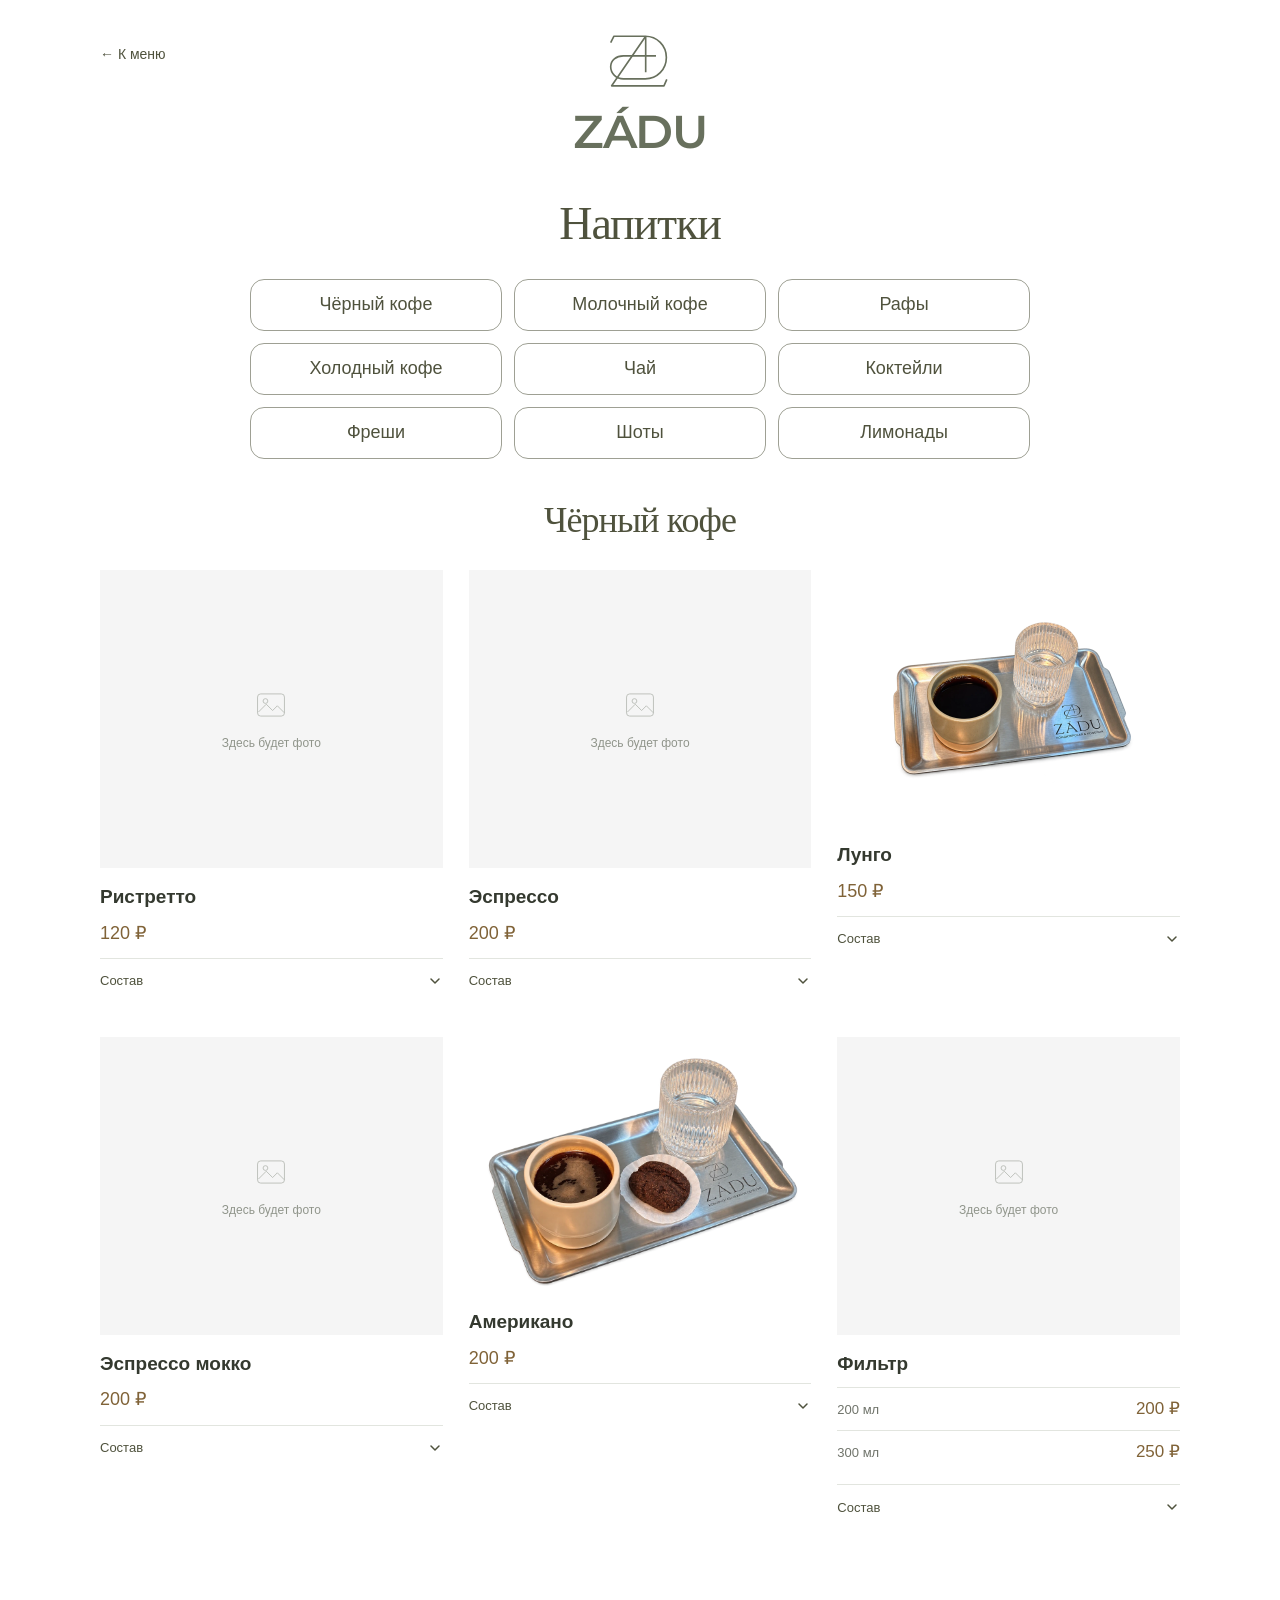
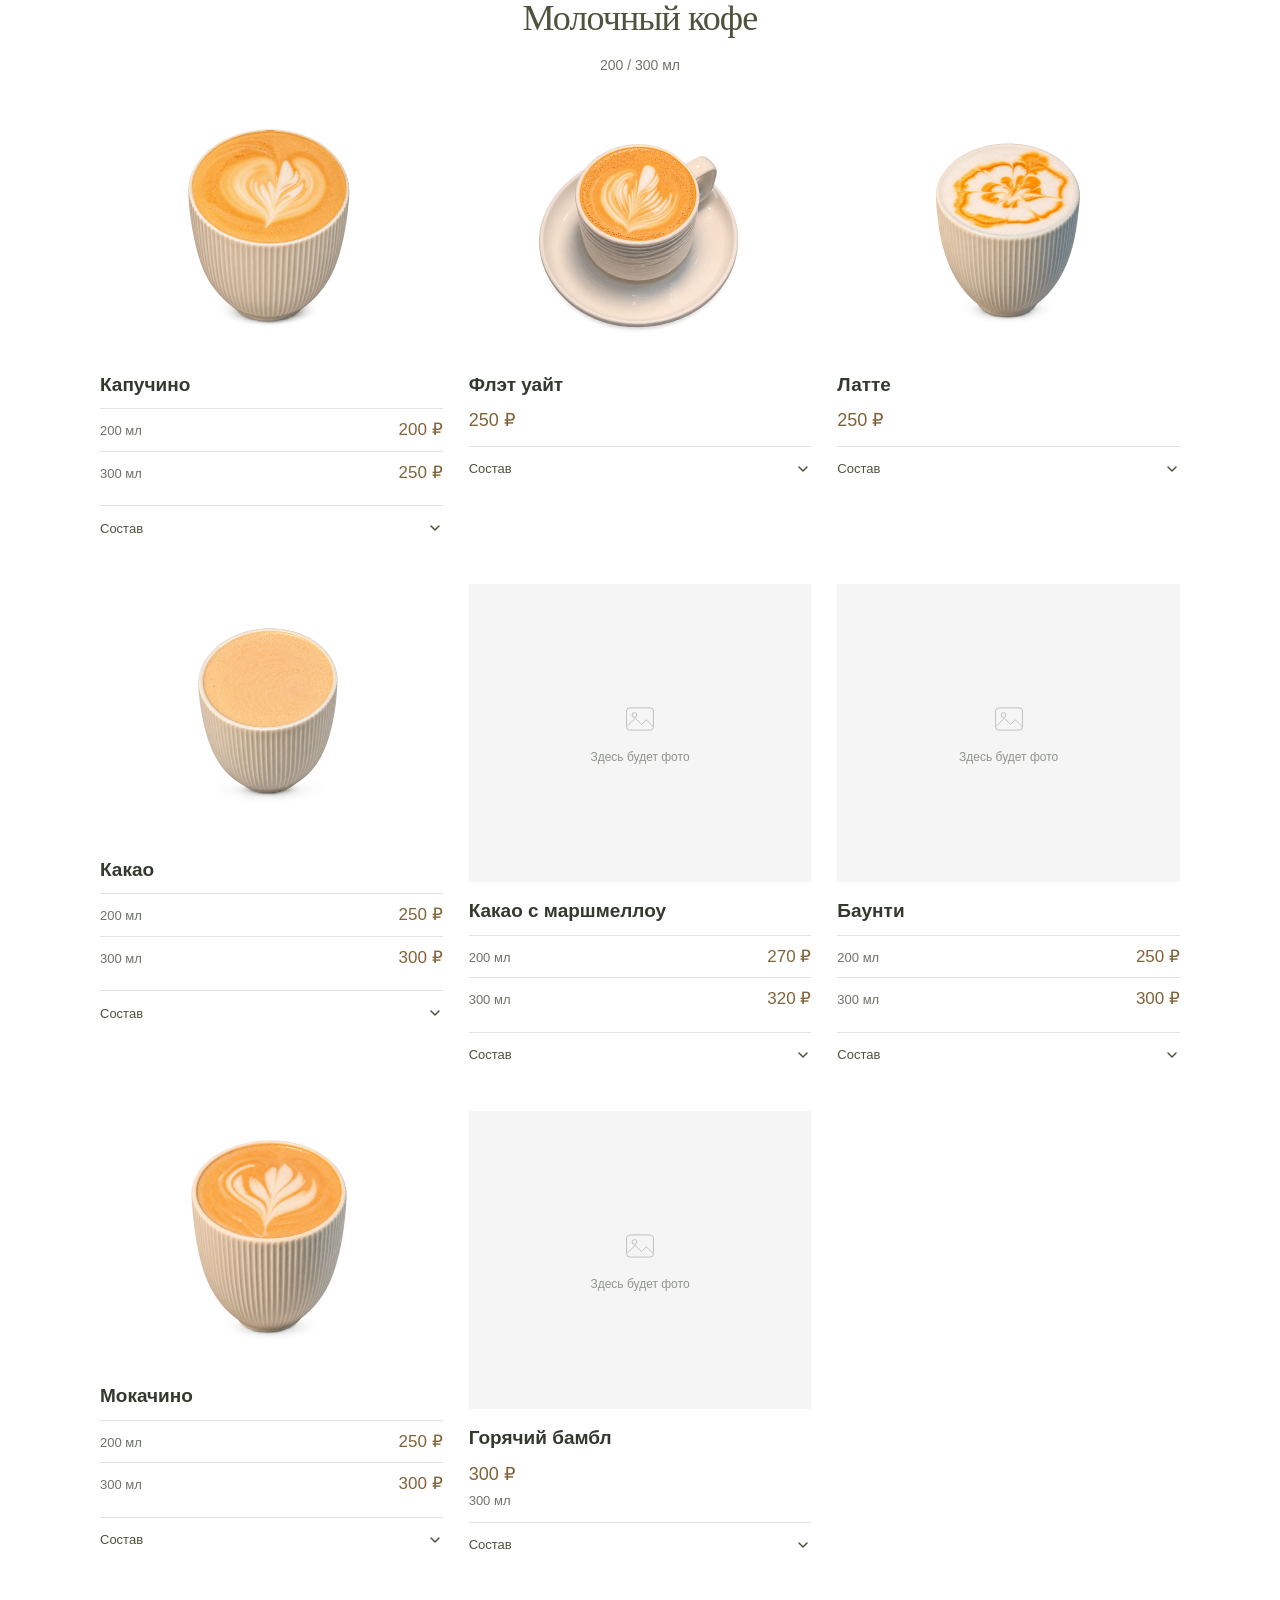
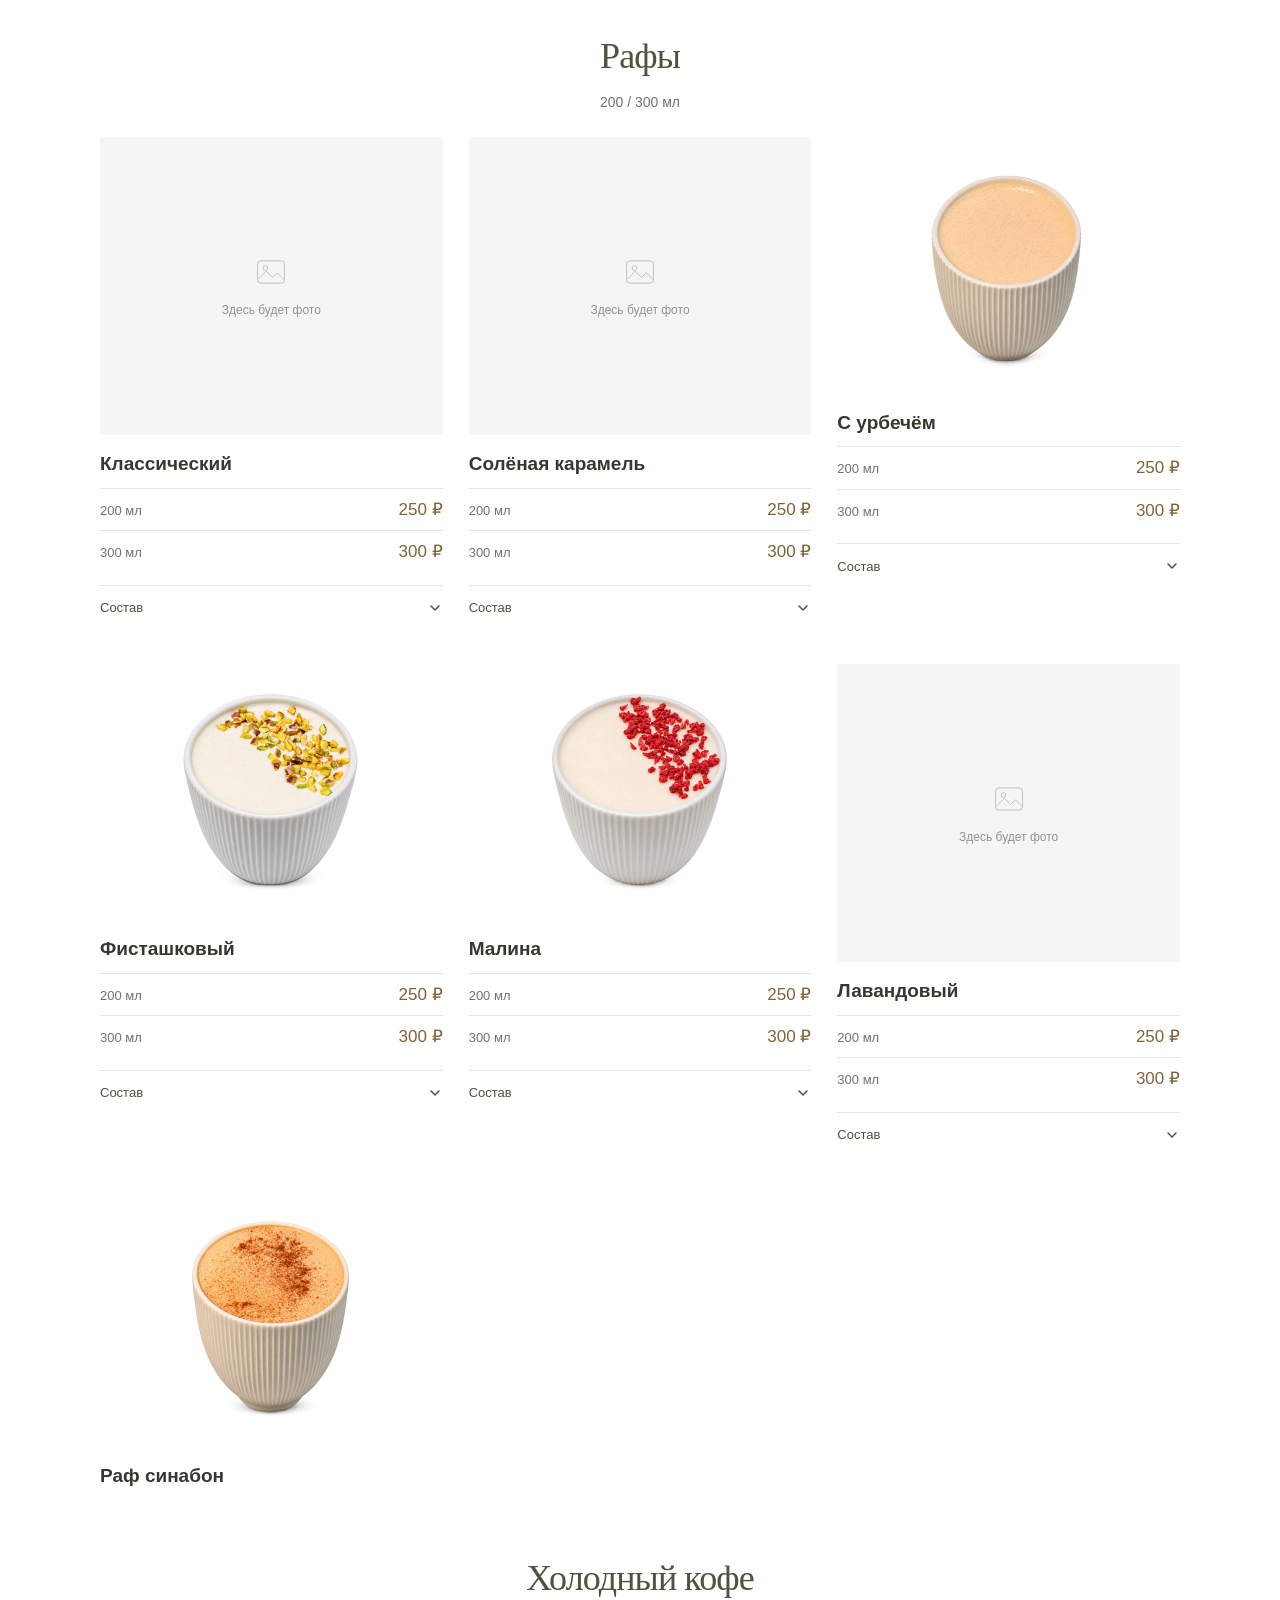
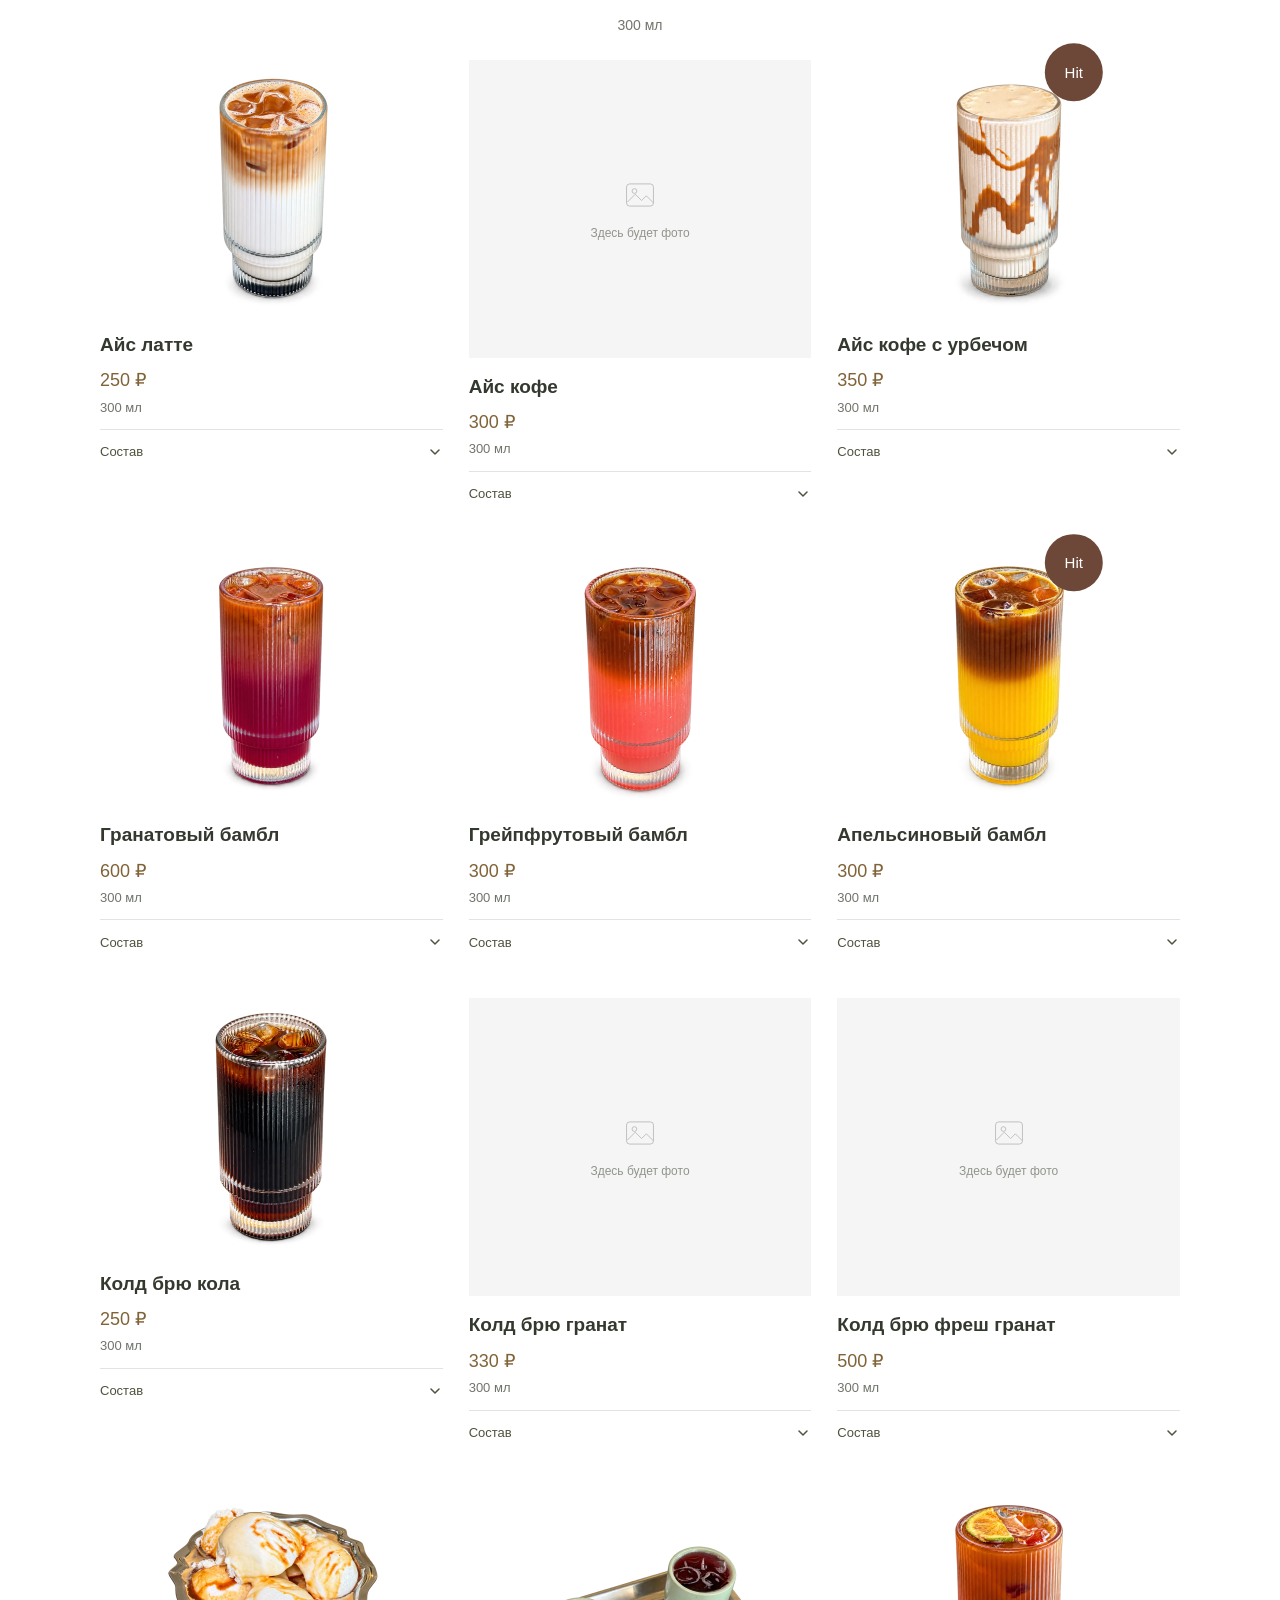
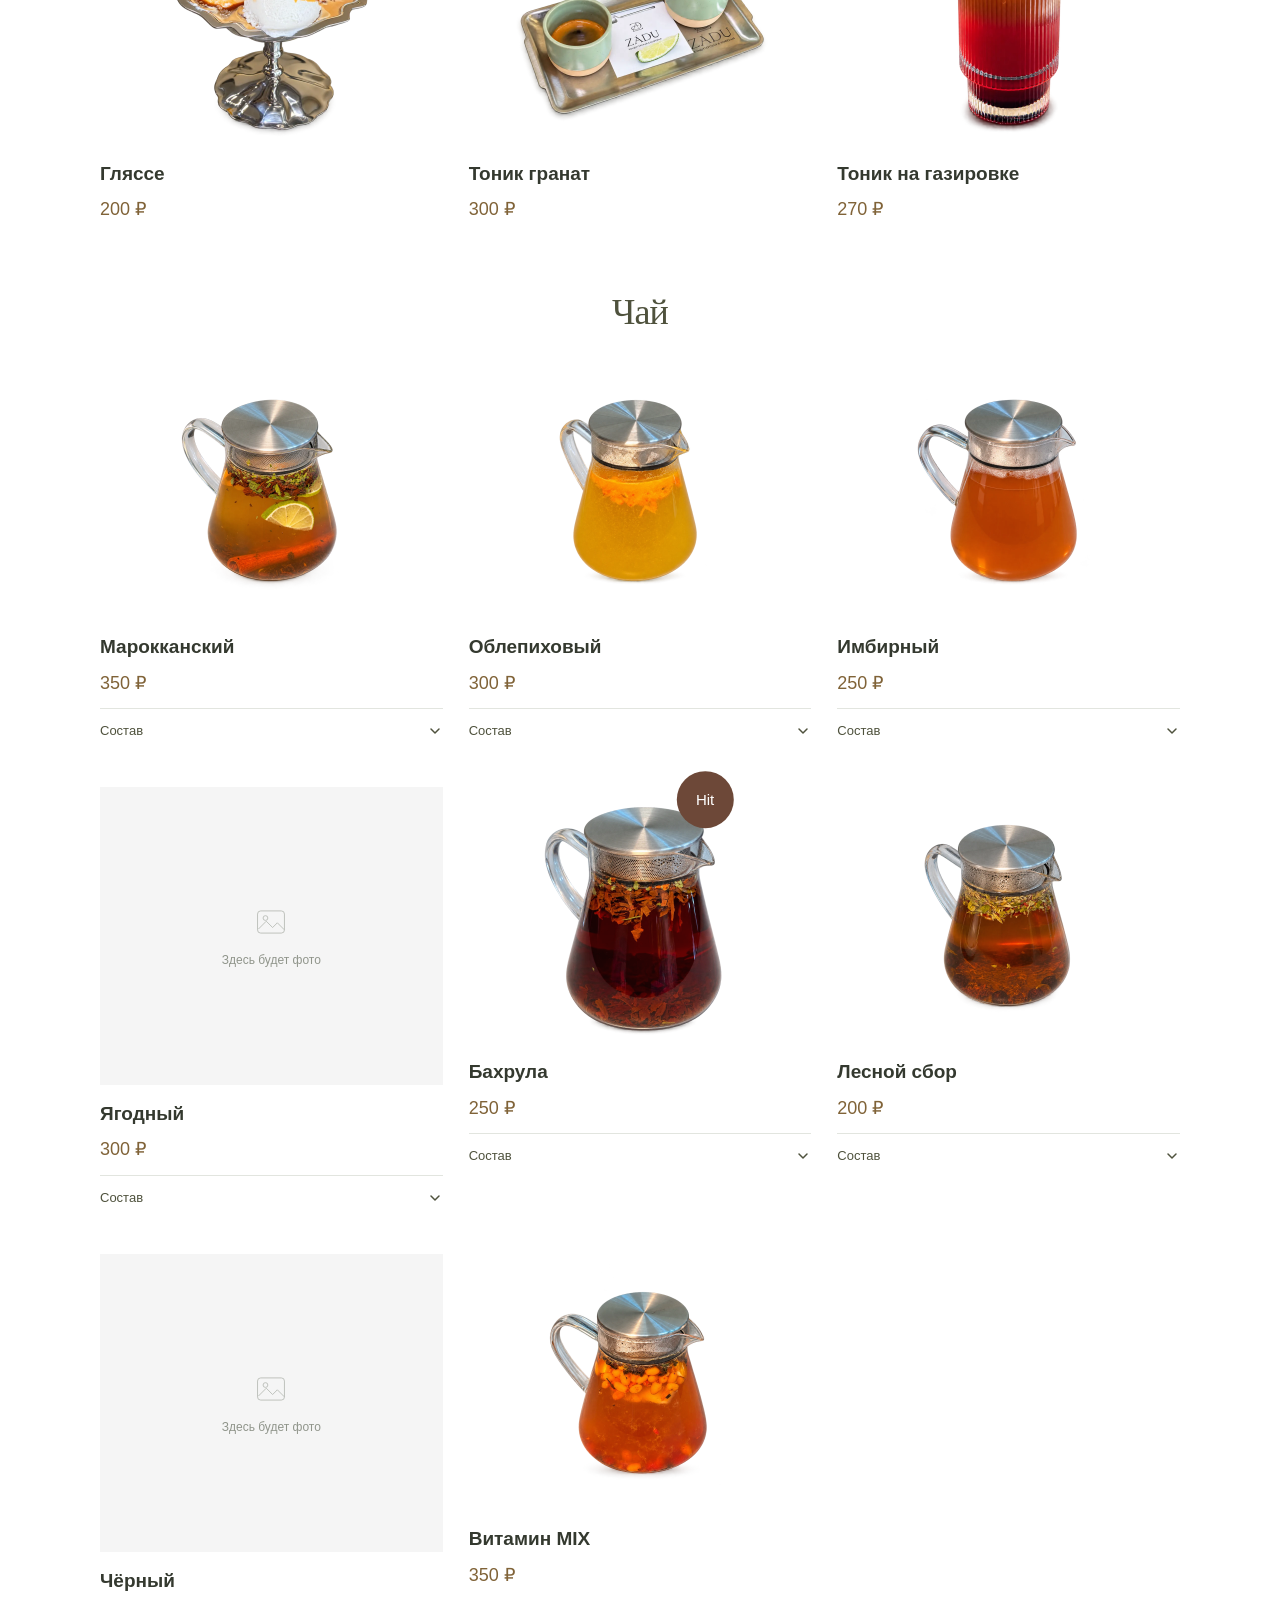
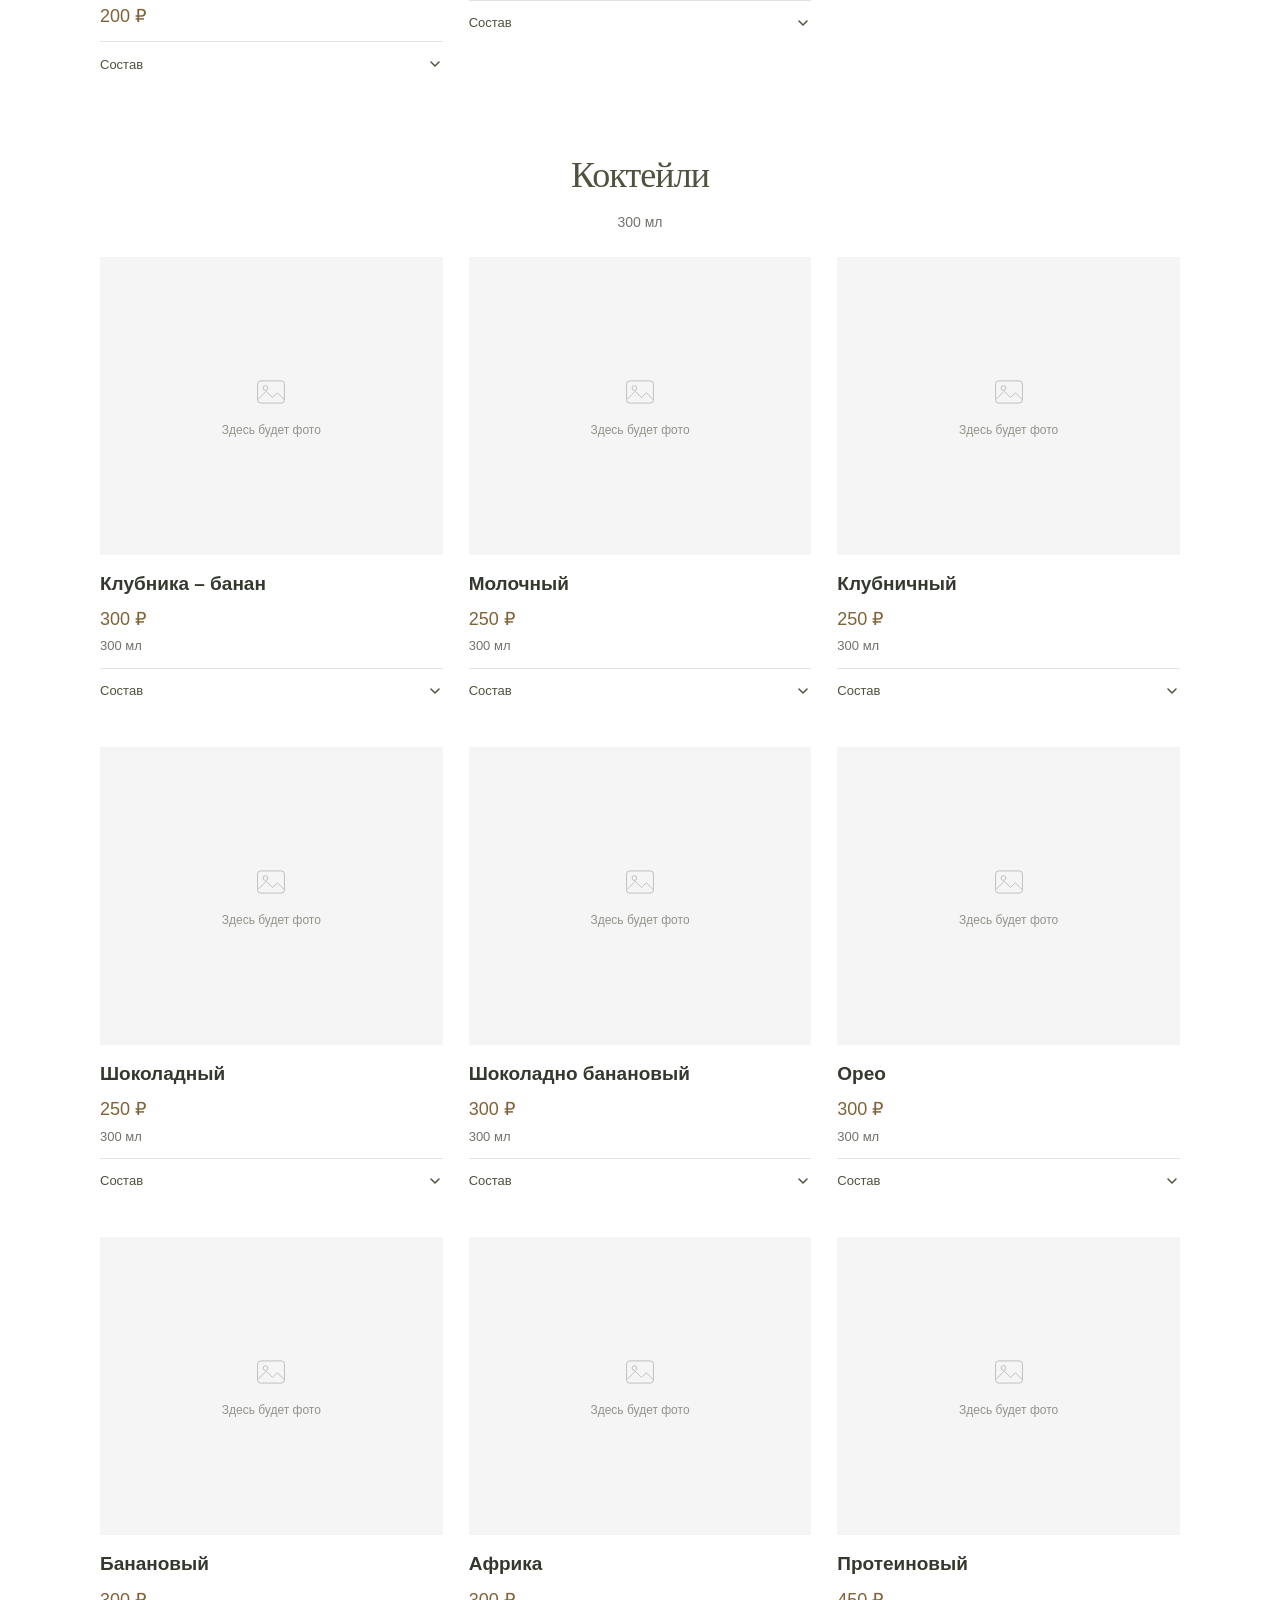
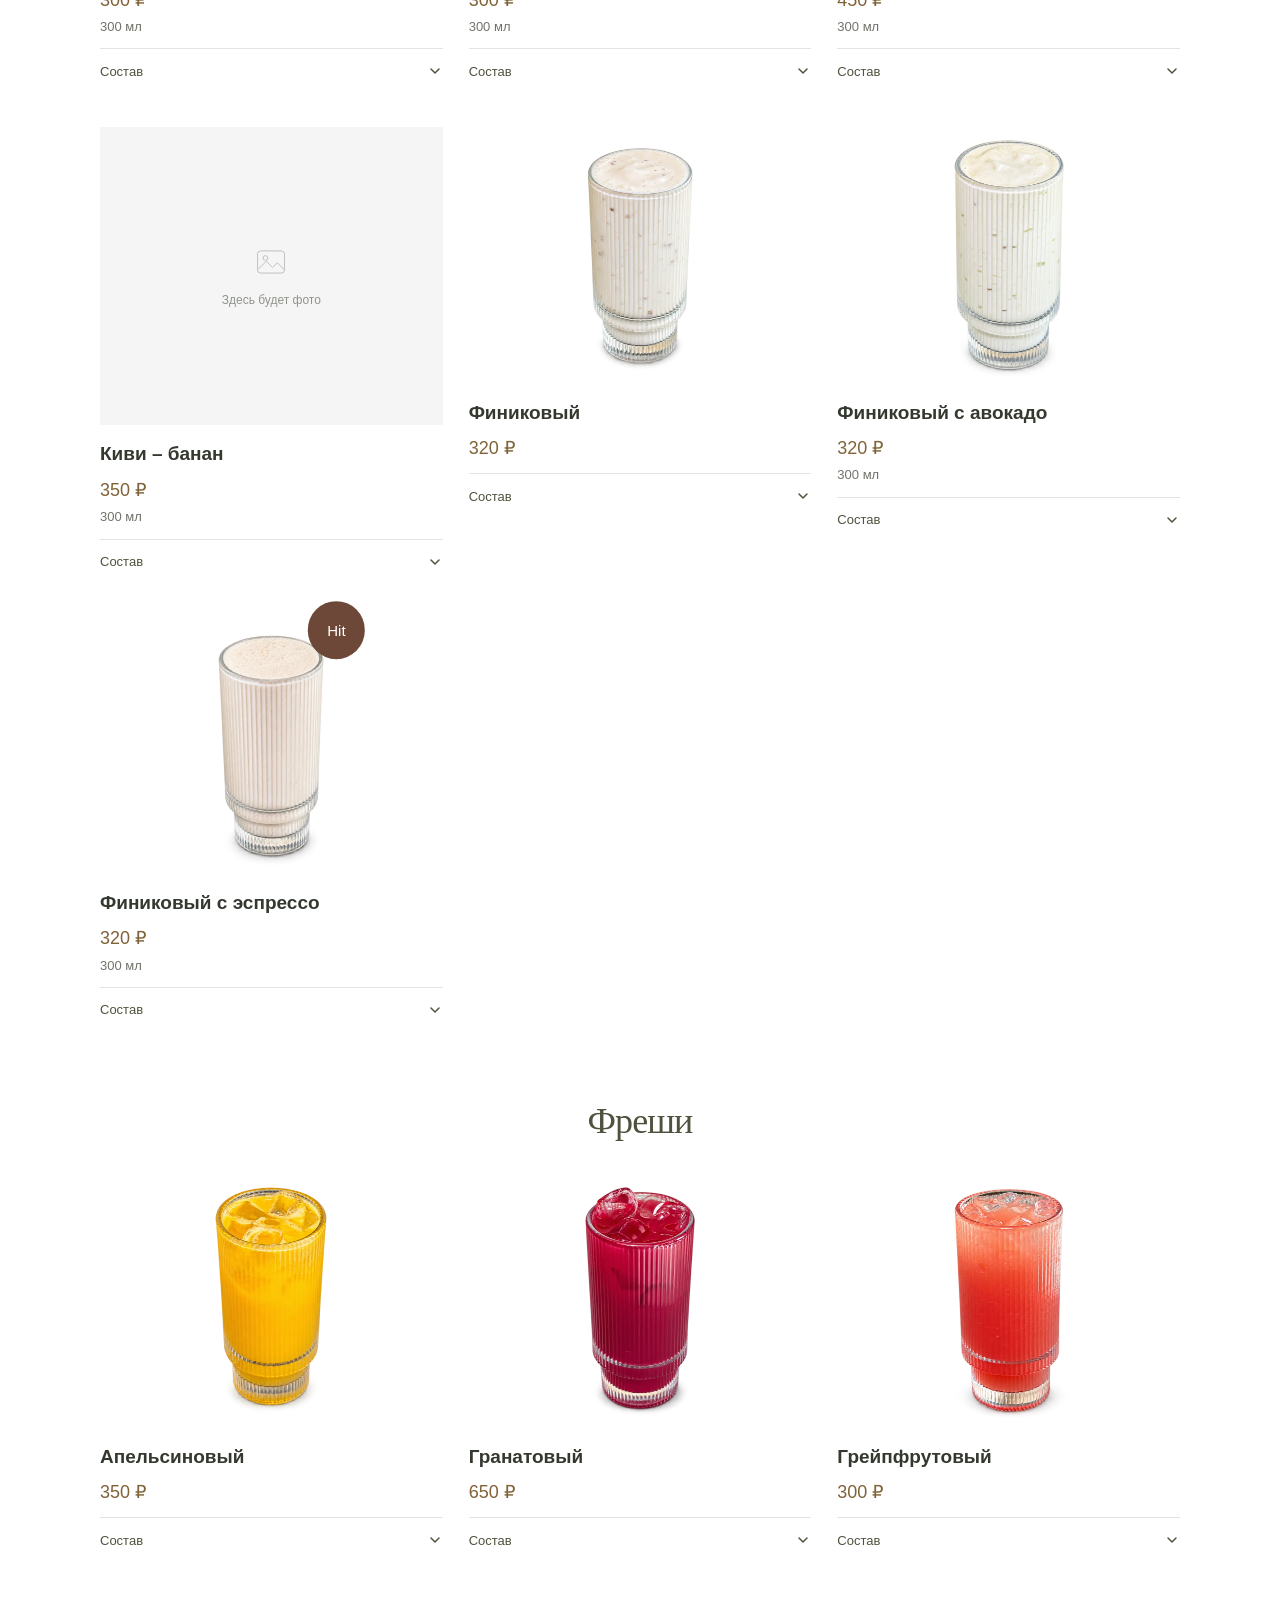
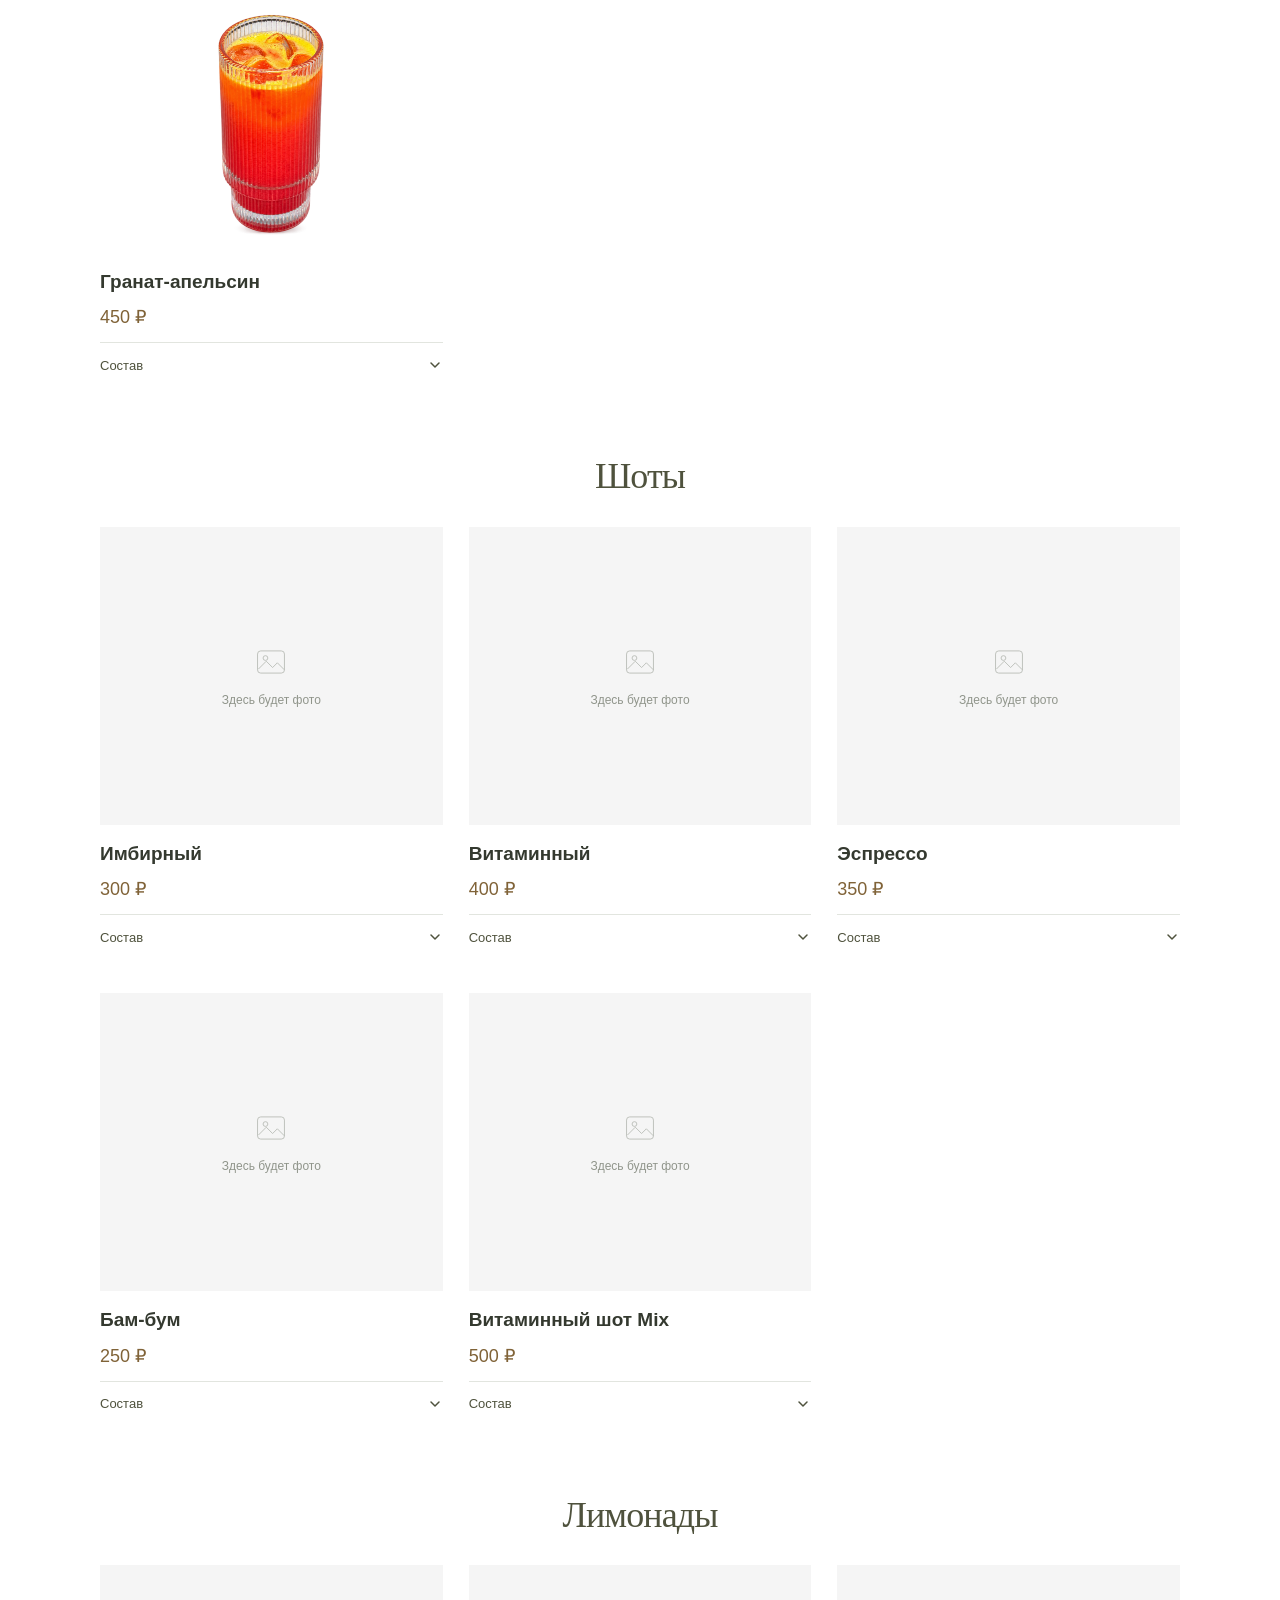
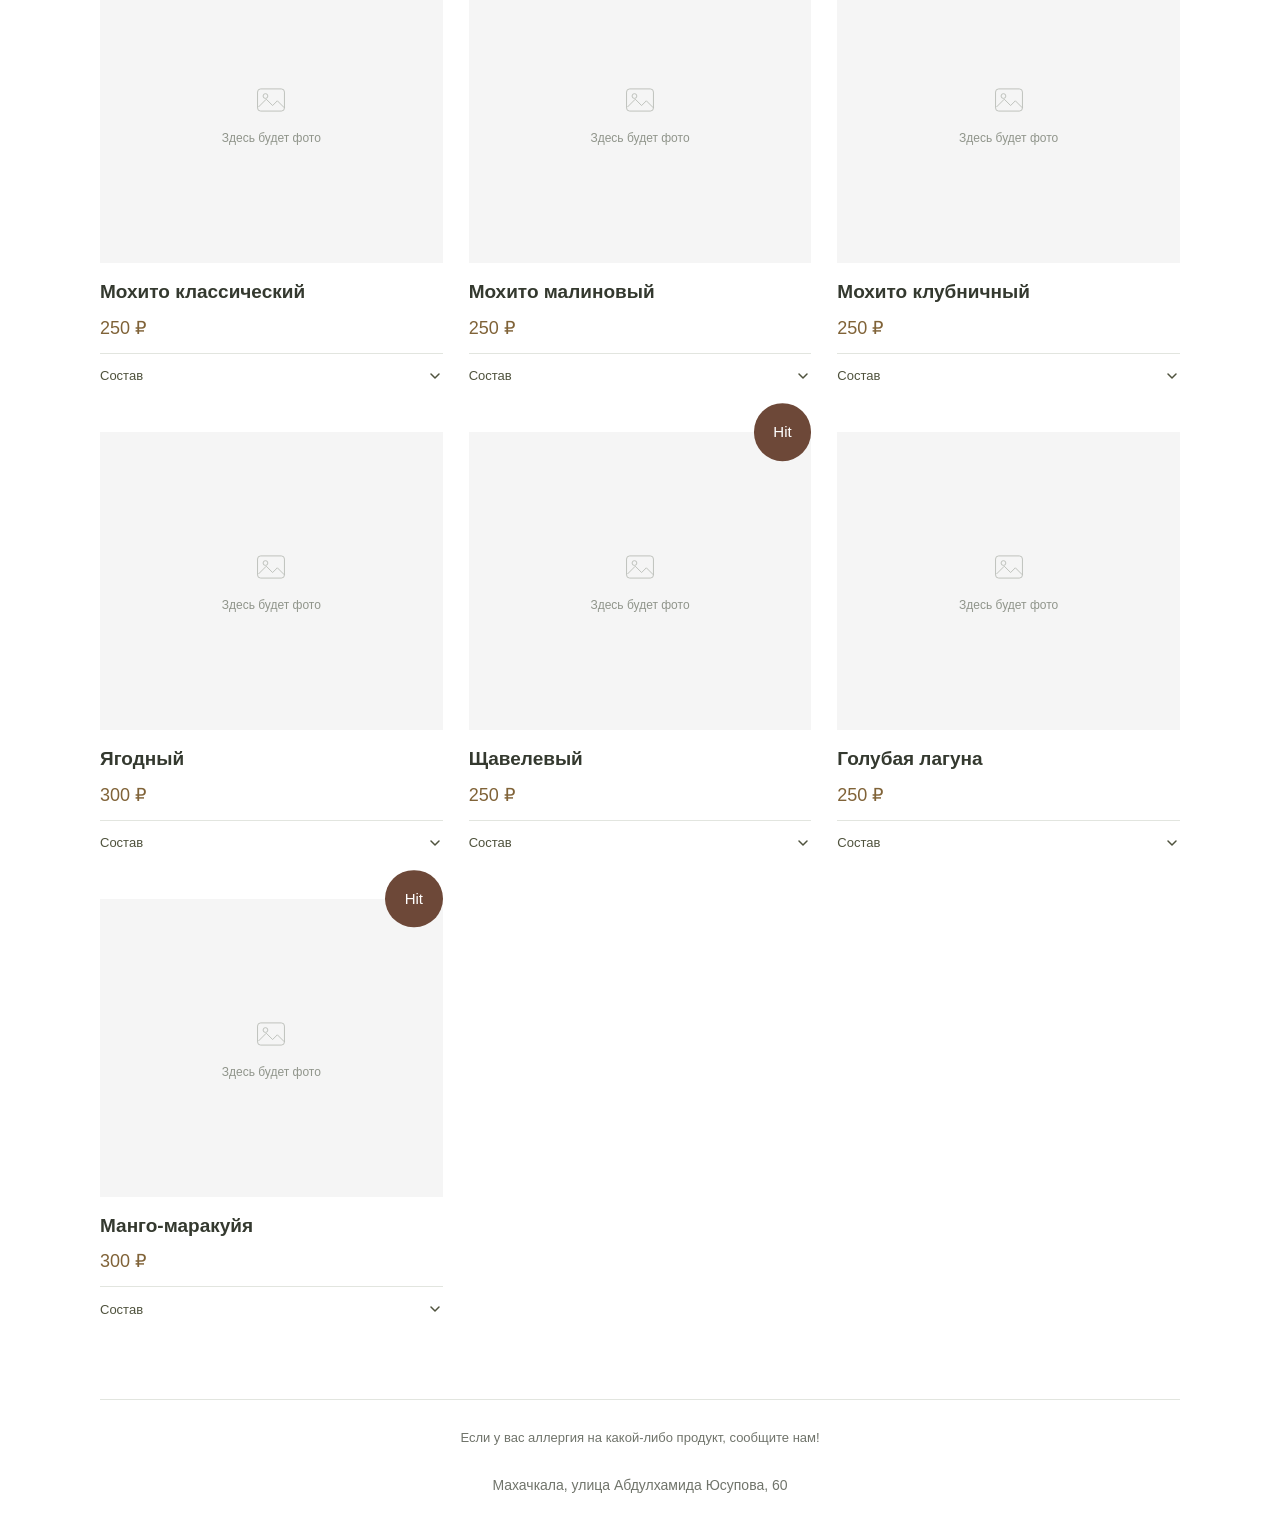
==== commit 686cda9c: "Добавить фото рафа «Малина»" ====
--- a/interior/menu/bar/index.html
+++ b/interior/menu/bar/index.html
@@ -12,7 +12,7 @@
 </head>
 <body class="menu-page bar-page">
   <header class="site-header menu-header"><a class="brand-logo" href="../../?v=20261014-photo-loading-fix" aria-label="ZÁDU — главная"><img data-brand-logo src="../../../assets/brand-mark-crisp-20261015.svg" width="64" height="60" alt="Фирменный знак кофейни ZÁDU" decoding="async"><span class="brand-name">ZÁDU</span></a><a class="back-home" href="../?v=20261014-photo-loading-fix">← К меню</a></header>
-  <main class="bar-layout"><h1>Напитки</h1><nav class="drink-category-nav" aria-label="Категории напитков"><a class="menu-group-card" href="#coffee">Чёрный кофе</a><a class="menu-group-card" href="#milk-coffee">Молочный кофе</a><a class="menu-group-card" href="#raf">Рафы</a><a class="menu-group-card" href="#cold-coffee">Холодный кофе</a><a class="menu-group-card" href="#tea">Чай</a><a class="menu-group-card" href="#cocktails">Коктейли</a><a class="menu-group-card" href="#fresh">Фреши</a><a class="menu-group-card" href="#shots">Шоты</a><a class="menu-group-card" href="#lemonades">Лимонады</a></nav><section class="menu-category" id="coffee" aria-labelledby="heading-coffee"><h2 id="heading-coffee">Чёрный кофе</h2><div class="item-grid"><article class="menu-item drink-composition-card"><div class="item-photo menu-photo-placeholder " aria-hidden="true"><svg viewBox="0 0 48 48" fill="none"><rect x="7" y="10" width="34" height="28" rx="4"/><circle cx="17" cy="19" r="3"/><path d="m8 33 10-10 8 8 6-6 9 9"/></svg><span>Здесь будет фото</span></div><div class="item-copy"><div class="item-title"><h3>Ристретто</h3></div><p class="item-price">120 ₽</p></div><details class="drink-composition"><summary aria-label="Состав: Ристретто"><span>Состав</span><svg viewBox="0 0 16 16" fill="none" aria-hidden="true"><path d="m4 6 4 4 4-4"/></svg></summary><div class="drink-composition-content"><p><strong>Состав:</strong> более короткая экстракция эспрессо</p></div></details></article><article class="menu-item drink-composition-card"><div class="item-photo menu-photo-placeholder " aria-hidden="true"><svg viewBox="0 0 48 48" fill="none"><rect x="7" y="10" width="34" height="28" rx="4"/><circle cx="17" cy="19" r="3"/><path d="m8 33 10-10 8 8 6-6 9 9"/></svg><span>Здесь будет фото</span></div><div class="item-copy"><div class="item-title"><h3>Эспрессо</h3></div><p class="item-price">200 ₽</p></div><details class="drink-composition"><summary aria-label="Состав: Эспрессо"><span>Состав</span><svg viewBox="0 0 16 16" fill="none" aria-hidden="true"><path d="m4 6 4 4 4-4"/></svg></summary><div class="drink-composition-content"><p><strong>Состав:</strong> 100% свежеобжаренный кофе, вода</p></div></details></article><article class="menu-item drink-composition-card"><div class="item-photo cutout-dish-photo "><img src="../../../assets/drinks/lungo-zadu-transparent-20261122.webp?v=20261123-lungo-transparent" alt="Лунго" width="1024" height="1024" loading="eager" fetchpriority="high" decoding="async"></div><div class="item-copy"><div class="item-title"><h3>Лунго</h3></div><p class="item-price">150 ₽</p></div><details class="drink-composition"><summary aria-label="Состав: Лунго"><span>Состав</span><svg viewBox="0 0 16 16" fill="none" aria-hidden="true"><path d="m4 6 4 4 4-4"/></svg></summary><div class="drink-composition-content"><p><strong>Состав:</strong> молотый кофе, вода</p></div></details></article><article class="menu-item drink-composition-card"><div class="item-photo menu-photo-placeholder " aria-hidden="true"><svg viewBox="0 0 48 48" fill="none"><rect x="7" y="10" width="34" height="28" rx="4"/><circle cx="17" cy="19" r="3"/><path d="m8 33 10-10 8 8 6-6 9 9"/></svg><span>Здесь будет фото</span></div><div class="item-copy"><div class="item-title"><h3>Эспрессо мокко</h3></div><p class="item-price">200 ₽</p></div><details class="drink-composition"><summary aria-label="Состав: Эспрессо мокко"><span>Состав</span><svg viewBox="0 0 16 16" fill="none" aria-hidden="true"><path d="m4 6 4 4 4-4"/></svg></summary><div class="drink-composition-content"><p><strong>Состав:</strong> эспрессо, шоколад Callebaut</p></div></details></article><article class="menu-item drink-composition-card"><div class="item-photo cutout-dish-photo "><img src="../../../assets/drinks/americano-zadu-transparent-20261123.webp?v=20261123-americano-transparent" alt="Американо" width="1000" height="750" loading="eager" decoding="async"></div><div class="item-copy"><div class="item-title"><h3>Американо</h3></div><p class="item-price">200 ₽</p></div><details class="drink-composition"><summary aria-label="Состав: Американо"><span>Состав</span><svg viewBox="0 0 16 16" fill="none" aria-hidden="true"><path d="m4 6 4 4 4-4"/></svg></summary><div class="drink-composition-content"><p><strong>Состав:</strong> двойное эспрессо, вода</p></div></details></article><article class="menu-item drink-composition-card"><div class="item-photo menu-photo-placeholder " aria-hidden="true"><svg viewBox="0 0 48 48" fill="none"><rect x="7" y="10" width="34" height="28" rx="4"/><circle cx="17" cy="19" r="3"/><path d="m8 33 10-10 8 8 6-6 9 9"/></svg><span>Здесь будет фото</span></div><div class="item-copy"><div class="item-title"><h3>Фильтр</h3></div><div class="variant-list"><div class="variant-row"><span>200 мл</span><strong>200 ₽</strong></div><div class="variant-row"><span>300 мл</span><strong>250 ₽</strong></div></div></div><details class="drink-composition"><summary aria-label="Состав: Фильтр"><span>Состав</span><svg viewBox="0 0 16 16" fill="none" aria-hidden="true"><path d="m4 6 4 4 4-4"/></svg></summary><div class="drink-composition-content"><p><strong>Состав:</strong> молотый кофе, горячая вода</p></div></details></article></div></section><section class="menu-category" id="milk-coffee" aria-labelledby="heading-milk-coffee"><h2 id="heading-milk-coffee">Молочный кофе</h2><p class="category-note">200 / 300 мл</p><div class="item-grid"><article class="menu-item drink-composition-card"><div class="item-photo cutout-dish-photo "><img src="../../../assets/drinks/cappuccino-zadu-transparent-20261123.webp?v=20261123-cappuccino-transparent" alt="Капучино" width="1024" height="1024" loading="eager" decoding="async"></div><div class="item-copy"><div class="item-title"><h3>Капучино</h3></div><div class="variant-list"><div class="variant-row"><span>200 мл</span><strong>200 ₽</strong></div><div class="variant-row"><span>300 мл</span><strong>250 ₽</strong></div></div></div><details class="drink-composition"><summary aria-label="Состав: Капучино"><span>Состав</span><svg viewBox="0 0 16 16" fill="none" aria-hidden="true"><path d="m4 6 4 4 4-4"/></svg></summary><div class="drink-composition-content"><p><strong>Состав:</strong> эспрессо, молоко</p><p class="drink-composition-note">При желании можно заменить на альтернативное молоко.</p></div></details></article><article class="menu-item drink-composition-card"><div class="item-photo cutout-dish-photo "><img src="../../../assets/drinks/flat-white-zadu-transparent-20261123.webp?v=20261123-flat-white-transparent" alt="Флэт уайт" width="1024" height="1024" loading="eager" decoding="async"></div><div class="item-copy"><div class="item-title"><h3>Флэт уайт</h3></div><p class="item-price">250 ₽</p></div><details class="drink-composition"><summary aria-label="Состав: Флэт уайт"><span>Состав</span><svg viewBox="0 0 16 16" fill="none" aria-hidden="true"><path d="m4 6 4 4 4-4"/></svg></summary><div class="drink-composition-content"><p><strong>Состав:</strong> двойное эспрессо, молоко</p><p class="drink-composition-note">При желании можно заменить на альтернативное молоко.</p></div></details></article><article class="menu-item drink-composition-card"><div class="item-photo cutout-dish-photo "><img src="../../../assets/drinks/latte-zadu-transparent-20261123.webp?v=20261123-latte-transparent" alt="Латте" width="1024" height="1024" loading="eager" fetchpriority="high" decoding="async"></div><div class="item-copy"><div class="item-title"><h3>Латте</h3></div><p class="item-price">250 ₽</p></div><details class="drink-composition"><summary aria-label="Состав: Латте"><span>Состав</span><svg viewBox="0 0 16 16" fill="none" aria-hidden="true"><path d="m4 6 4 4 4-4"/></svg></summary><div class="drink-composition-content"><p><strong>Состав:</strong> эспрессо, молоко</p><p class="drink-composition-note">При желании можно заменить на альтернативное молоко.</p></div></details></article><article class="menu-item drink-composition-card"><div class="item-photo cutout-dish-photo "><img src="../../../assets/drinks/cocoa-zadu-transparent-20261123.webp?v=20261123-cocoa-transparent" alt="Какао" width="1024" height="1024" loading="eager" fetchpriority="high" decoding="async"></div><div class="item-copy"><div class="item-title"><h3>Какао</h3></div><div class="variant-list"><div class="variant-row"><span>200 мл</span><strong>250 ₽</strong></div><div class="variant-row"><span>300 мл</span><strong>300 ₽</strong></div></div></div><details class="drink-composition"><summary aria-label="Состав: Какао"><span>Состав</span><svg viewBox="0 0 16 16" fill="none" aria-hidden="true"><path d="m4 6 4 4 4-4"/></svg></summary><div class="drink-composition-content"><p><strong>Состав:</strong> молоко, какао-порошок или натуральный шоколад — на выбор.</p></div></details></article><article class="menu-item drink-composition-card"><div class="item-photo menu-photo-placeholder " aria-hidden="true"><svg viewBox="0 0 48 48" fill="none"><rect x="7" y="10" width="34" height="28" rx="4"/><circle cx="17" cy="19" r="3"/><path d="m8 33 10-10 8 8 6-6 9 9"/></svg><span>Здесь будет фото</span></div><div class="item-copy"><div class="item-title"><h3>Какао с маршмеллоу</h3></div><div class="variant-list"><div class="variant-row"><span>200 мл</span><strong>270 ₽</strong></div><div class="variant-row"><span>300 мл</span><strong>320 ₽</strong></div></div></div><details class="drink-composition"><summary aria-label="Состав: Какао с маршмеллоу"><span>Состав</span><svg viewBox="0 0 16 16" fill="none" aria-hidden="true"><path d="m4 6 4 4 4-4"/></svg></summary><div class="drink-composition-content"><p><strong>Состав:</strong> молоко, какао-порошок или натуральный шоколад — на выбор. Добавки: маршмеллоу.</p></div></details></article><article class="menu-item drink-composition-card"><div class="item-photo menu-photo-placeholder " aria-hidden="true"><svg viewBox="0 0 48 48" fill="none"><rect x="7" y="10" width="34" height="28" rx="4"/><circle cx="17" cy="19" r="3"/><path d="m8 33 10-10 8 8 6-6 9 9"/></svg><span>Здесь будет фото</span></div><div class="item-copy"><div class="item-title"><h3>Баунти</h3></div><div class="variant-list"><div class="variant-row"><span>200 мл</span><strong>250 ₽</strong></div><div class="variant-row"><span>300 мл</span><strong>300 ₽</strong></div></div></div><details class="drink-composition"><summary aria-label="Состав: Баунти"><span>Состав</span><svg viewBox="0 0 16 16" fill="none" aria-hidden="true"><path d="m4 6 4 4 4-4"/></svg></summary><div class="drink-composition-content"><p><strong>Состав:</strong> эспрессо, молоко, шоколад Callebaut, кокосовый сироп</p></div></details></article><article class="menu-item drink-composition-card"><div class="item-photo cutout-dish-photo "><img src="../../../assets/drinks/mochaccino-zadu-transparent-20261123.webp?v=20261014-photo-loading-fix" alt="Мокачино" width="1024" height="1024" loading="eager" decoding="async"></div><div class="item-copy"><div class="item-title"><h3>Мокачино</h3></div><div class="variant-list"><div class="variant-row"><span>200 мл</span><strong>250 ₽</strong></div><div class="variant-row"><span>300 мл</span><strong>300 ₽</strong></div></div></div><details class="drink-composition"><summary aria-label="Состав: Мокачино"><span>Состав</span><svg viewBox="0 0 16 16" fill="none" aria-hidden="true"><path d="m4 6 4 4 4-4"/></svg></summary><div class="drink-composition-content"><p><strong>Состав:</strong> эспрессо, молоко, шоколад Callebaut, сироп</p></div></details></article><article class="menu-item drink-composition-card"><div class="item-photo menu-photo-placeholder " aria-hidden="true"><svg viewBox="0 0 48 48" fill="none"><rect x="7" y="10" width="34" height="28" rx="4"/><circle cx="17" cy="19" r="3"/><path d="m8 33 10-10 8 8 6-6 9 9"/></svg><span>Здесь будет фото</span></div><div class="item-copy"><div class="item-title"><h3>Горячий бамбл</h3></div><p class="item-price">300 ₽</p><p class="item-portion">300 мл</p></div><details class="drink-composition"><summary aria-label="Состав: Горячий бамбл"><span>Состав</span><svg viewBox="0 0 16 16" fill="none" aria-hidden="true"><path d="m4 6 4 4 4-4"/></svg></summary><div class="drink-composition-content"><p><strong>Состав:</strong> эспрессо, апельсиновый сок. Сироп — на выбор.</p></div></details></article></div></section><section class="menu-category" id="raf" aria-labelledby="heading-raf"><h2 id="heading-raf">Рафы</h2><p class="category-note">200 / 300 мл</p><div class="item-grid"><article class="menu-item drink-composition-card"><div class="item-photo menu-photo-placeholder " aria-hidden="true"><svg viewBox="0 0 48 48" fill="none"><rect x="7" y="10" width="34" height="28" rx="4"/><circle cx="17" cy="19" r="3"/><path d="m8 33 10-10 8 8 6-6 9 9"/></svg><span>Здесь будет фото</span></div><div class="item-copy"><div class="item-title"><h3>Классический</h3></div><div class="variant-list"><div class="variant-row"><span>200 мл</span><strong>250 ₽</strong></div><div class="variant-row"><span>300 мл</span><strong>300 ₽</strong></div></div></div><details class="drink-composition"><summary aria-label="Состав: Классический"><span>Состав</span><svg viewBox="0 0 16 16" fill="none" aria-hidden="true"><path d="m4 6 4 4 4-4"/></svg></summary><div class="drink-composition-content"><p><strong>Состав:</strong> эспрессо, сливки</p></div></details></article><article class="menu-item drink-composition-card"><div class="item-photo menu-photo-placeholder " aria-hidden="true"><svg viewBox="0 0 48 48" fill="none"><rect x="7" y="10" width="34" height="28" rx="4"/><circle cx="17" cy="19" r="3"/><path d="m8 33 10-10 8 8 6-6 9 9"/></svg><span>Здесь будет фото</span></div><div class="item-copy"><div class="item-title"><h3>Солёная карамель</h3></div><div class="variant-list"><div class="variant-row"><span>200 мл</span><strong>250 ₽</strong></div><div class="variant-row"><span>300 мл</span><strong>300 ₽</strong></div></div></div><details class="drink-composition"><summary aria-label="Состав: Солёная карамель"><span>Состав</span><svg viewBox="0 0 16 16" fill="none" aria-hidden="true"><path d="m4 6 4 4 4-4"/></svg></summary><div class="drink-composition-content"><p><strong>Состав:</strong> эспрессо, сливки, сироп «Солёная карамель»</p></div></details></article><article class="menu-item drink-composition-card"><div class="item-photo cutout-dish-photo "><img src="../../../assets/drinks/raf-urbech-zadu-transparent-20261123.webp?v=20261123-raf-urbech-transparent" alt="Раф с урбечём" width="1024" height="1024" loading="eager" decoding="async"></div><div class="item-copy"><div class="item-title"><h3>С урбечём</h3></div><div class="variant-list"><div class="variant-row"><span>200 мл</span><strong>250 ₽</strong></div><div class="variant-row"><span>300 мл</span><strong>300 ₽</strong></div></div></div><details class="drink-composition"><summary aria-label="Состав: С урбечём"><span>Состав</span><svg viewBox="0 0 16 16" fill="none" aria-hidden="true"><path d="m4 6 4 4 4-4"/></svg></summary><div class="drink-composition-content"><p><strong>Состав:</strong> эспрессо, сливки, урбеч</p></div></details></article><article class="menu-item drink-composition-card"><div class="item-photo cutout-dish-photo "><img src="../../../assets/drinks/raf-pistachio-transparent-20261123.webp?v=20261014-photo-loading-fix" alt="Раф Фисташковый" width="1024" height="1024" loading="eager" decoding="async"></div><div class="item-copy"><div class="item-title"><h3>Фисташковый</h3></div><div class="variant-list"><div class="variant-row"><span>200 мл</span><strong>250 ₽</strong></div><div class="variant-row"><span>300 мл</span><strong>300 ₽</strong></div></div></div><details class="drink-composition"><summary aria-label="Состав: Фисташковый"><span>Состав</span><svg viewBox="0 0 16 16" fill="none" aria-hidden="true"><path d="m4 6 4 4 4-4"/></svg></summary><div class="drink-composition-content"><p><strong>Состав:</strong> эспрессо, сливки, фисташковый сироп</p></div></details></article><article class="menu-item drink-composition-card"><div class="item-photo menu-photo-placeholder " aria-hidden="true"><svg viewBox="0 0 48 48" fill="none"><rect x="7" y="10" width="34" height="28" rx="4"/><circle cx="17" cy="19" r="3"/><path d="m8 33 10-10 8 8 6-6 9 9"/></svg><span>Здесь будет фото</span></div><div class="item-copy"><div class="item-title"><h3>Малина</h3></div><div class="variant-list"><div class="variant-row"><span>200 мл</span><strong>250 ₽</strong></div><div class="variant-row"><span>300 мл</span><strong>300 ₽</strong></div></div></div><details class="drink-composition"><summary aria-label="Состав: Малина"><span>Состав</span><svg viewBox="0 0 16 16" fill="none" aria-hidden="true"><path d="m4 6 4 4 4-4"/></svg></summary><div class="drink-composition-content"><p><strong>Состав:</strong> эспрессо, сливки, малиновый сироп</p></div></details></article><article class="menu-item drink-composition-card"><div class="item-photo menu-photo-placeholder " aria-hidden="true"><svg viewBox="0 0 48 48" fill="none"><rect x="7" y="10" width="34" height="28" rx="4"/><circle cx="17" cy="19" r="3"/><path d="m8 33 10-10 8 8 6-6 9 9"/></svg><span>Здесь будет фото</span></div><div class="item-copy"><div class="item-title"><h3>Лавандовый</h3></div><div class="variant-list"><div class="variant-row"><span>200 мл</span><strong>250 ₽</strong></div><div class="variant-row"><span>300 мл</span><strong>300 ₽</strong></div></div></div><details class="drink-composition"><summary aria-label="Состав: Лавандовый"><span>Состав</span><svg viewBox="0 0 16 16" fill="none" aria-hidden="true"><path d="m4 6 4 4 4-4"/></svg></summary><div class="drink-composition-content"><p><strong>Состав:</strong> эспрессо, сливки, лавандовый сироп</p></div></details></article><article class="menu-item"><div class="item-photo cutout-dish-photo "><img src="../../../assets/drinks/raf-sinabon-transparent-20261123.webp?v=20261014-photo-loading-fix" alt="Раф синабон" width="1024" height="1024" loading="eager" decoding="async"></div><div class="item-copy"><div class="item-title"><h3>Раф синабон</h3></div></div></article></div></section><section class="menu-category" id="cold-coffee" aria-labelledby="heading-cold-coffee"><h2 id="heading-cold-coffee">Холодный кофе</h2><p class="category-note">300 мл</p><div class="item-grid"><article class="menu-item drink-composition-card"><div class="item-photo cutout-dish-photo "><img src="../../../assets/drinks/iced-latte-transparent-20261020.webp?v=20261014-photo-loading-fix" alt="Айс латте" width="1024" height="1024" loading="eager" decoding="async"></div><div class="item-copy"><div class="item-title"><h3>Айс латте</h3></div><p class="item-price">250 ₽</p><p class="item-portion">300 мл</p></div><details class="drink-composition"><summary aria-label="Состав: Айс латте"><span>Состав</span><svg viewBox="0 0 16 16" fill="none" aria-hidden="true"><path d="m4 6 4 4 4-4"/></svg></summary><div class="drink-composition-content"><p><strong>Состав:</strong> эспрессо, молоко, сироп</p></div></details></article><article class="menu-item drink-composition-card"><div class="item-photo menu-photo-placeholder " aria-hidden="true"><svg viewBox="0 0 48 48" fill="none"><rect x="7" y="10" width="34" height="28" rx="4"/><circle cx="17" cy="19" r="3"/><path d="m8 33 10-10 8 8 6-6 9 9"/></svg><span>Здесь будет фото</span></div><div class="item-copy"><div class="item-title"><h3>Айс кофе</h3></div><p class="item-price">300 ₽</p><p class="item-portion">300 мл</p></div><details class="drink-composition"><summary aria-label="Состав: Айс кофе"><span>Состав</span><svg viewBox="0 0 16 16" fill="none" aria-hidden="true"><path d="m4 6 4 4 4-4"/></svg></summary><div class="drink-composition-content"><p><strong>Состав:</strong> эспрессо, молоко, мороженое</p></div></details></article><article class="menu-item drink-composition-card"><div class="menu-item-media menu-item-media-cutout"><div class="item-photo cutout-dish-photo "><img src="../../../assets/drinks/iced-urbech-coffee-transparent-20261020.webp?v=20261014-photo-loading-fix" alt="Айс кофе с урбечом" width="1024" height="1024" loading="eager" decoding="async"></div><span class="menu-hit" lang="en" title="Хит продаж">Hit</span></div><div class="item-copy"><div class="item-title"><h3>Айс кофе с урбечом</h3></div><p class="item-price">350 ₽</p><p class="item-portion">300 мл</p></div><details class="drink-composition"><summary aria-label="Состав: Айс кофе с урбечом"><span>Состав</span><svg viewBox="0 0 16 16" fill="none" aria-hidden="true"><path d="m4 6 4 4 4-4"/></svg></summary><div class="drink-composition-content"><p><strong>Состав:</strong> эспрессо, молоко, мороженое, урбеч</p></div></details></article><article class="menu-item drink-composition-card"><div class="item-photo cutout-dish-photo "><img src="../../../assets/drinks/pomegranate-bumble-transparent-20261020.webp?v=20261014-photo-loading-fix" alt="Гранатовый бамбл" width="1024" height="1024" loading="eager" decoding="async"></div><div class="item-copy"><div class="item-title"><h3>Гранатовый бамбл</h3></div><p class="item-price">600 ₽</p><p class="item-portion">300 мл</p></div><details class="drink-composition"><summary aria-label="Состав: Гранатовый бамбл"><span>Состав</span><svg viewBox="0 0 16 16" fill="none" aria-hidden="true"><path d="m4 6 4 4 4-4"/></svg></summary><div class="drink-composition-content"><p><strong>Состав:</strong> эспрессо, фреш гранатовый</p></div></details></article><article class="menu-item drink-composition-card"><div class="item-photo cutout-dish-photo "><img src="../../../assets/drinks/grapefruit-bumble-transparent-20261020.webp?v=20261014-photo-loading-fix" alt="Грейпфрутовый бамбл" width="1024" height="1024" loading="eager" decoding="async"></div><div class="item-copy"><div class="item-title"><h3>Грейпфрутовый бамбл</h3></div><p class="item-price">300 ₽</p><p class="item-portion">300 мл</p></div><details class="drink-composition"><summary aria-label="Состав: Грейпфрутовый бамбл"><span>Состав</span><svg viewBox="0 0 16 16" fill="none" aria-hidden="true"><path d="m4 6 4 4 4-4"/></svg></summary><div class="drink-composition-content"><p><strong>Состав:</strong> эспрессо, фреш грейпфрутовый</p></div></details></article><article class="menu-item drink-composition-card"><div class="menu-item-media menu-item-media-cutout"><div class="item-photo cutout-dish-photo "><img src="../../../assets/drinks/orange-bumble-transparent-20261020.webp?v=20261014-photo-loading-fix" alt="Апельсиновый бамбл" width="1024" height="1024" loading="eager" decoding="async"></div><span class="menu-hit" lang="en" title="Хит продаж">Hit</span></div><div class="item-copy"><div class="item-title"><h3>Апельсиновый бамбл</h3></div><p class="item-price">300 ₽</p><p class="item-portion">300 мл</p></div><details class="drink-composition"><summary aria-label="Состав: Апельсиновый бамбл"><span>Состав</span><svg viewBox="0 0 16 16" fill="none" aria-hidden="true"><path d="m4 6 4 4 4-4"/></svg></summary><div class="drink-composition-content"><p><strong>Состав:</strong> эспрессо, фреш апельсиновый</p></div></details></article><article class="menu-item drink-composition-card"><div class="item-photo cutout-dish-photo "><img src="../../../assets/drinks/cold-brew-cola-transparent-20261020.webp?v=20261014-photo-loading-fix" alt="Колд брю кола" width="1024" height="1024" loading="eager" decoding="async"></div><div class="item-copy"><div class="item-title"><h3>Колд брю кола</h3></div><p class="item-price">250 ₽</p><p class="item-portion">300 мл</p></div><details class="drink-composition"><summary aria-label="Состав: Колд брю кола"><span>Состав</span><svg viewBox="0 0 16 16" fill="none" aria-hidden="true"><path d="m4 6 4 4 4-4"/></svg></summary><div class="drink-composition-content"><p><strong>Состав:</strong> колд брю, кола</p></div></details></article><article class="menu-item drink-composition-card"><div class="item-photo menu-photo-placeholder " aria-hidden="true"><svg viewBox="0 0 48 48" fill="none"><rect x="7" y="10" width="34" height="28" rx="4"/><circle cx="17" cy="19" r="3"/><path d="m8 33 10-10 8 8 6-6 9 9"/></svg><span>Здесь будет фото</span></div><div class="item-copy"><div class="item-title"><h3>Колд брю гранат</h3></div><p class="item-price">330 ₽</p><p class="item-portion">300 мл</p></div><details class="drink-composition"><summary aria-label="Состав: Колд брю гранат"><span>Состав</span><svg viewBox="0 0 16 16" fill="none" aria-hidden="true"><path d="m4 6 4 4 4-4"/></svg></summary><div class="drink-composition-content"><p><strong>Состав:</strong> колд брю, гранатовый сироп, вода</p></div></details></article><article class="menu-item drink-composition-card"><div class="item-photo menu-photo-placeholder " aria-hidden="true"><svg viewBox="0 0 48 48" fill="none"><rect x="7" y="10" width="34" height="28" rx="4"/><circle cx="17" cy="19" r="3"/><path d="m8 33 10-10 8 8 6-6 9 9"/></svg><span>Здесь будет фото</span></div><div class="item-copy"><div class="item-title"><h3>Колд брю фреш гранат</h3></div><p class="item-price">500 ₽</p><p class="item-portion">300 мл</p></div><details class="drink-composition"><summary aria-label="Состав: Колд брю фреш гранат"><span>Состав</span><svg viewBox="0 0 16 16" fill="none" aria-hidden="true"><path d="m4 6 4 4 4-4"/></svg></summary><div class="drink-composition-content"><p><strong>Состав:</strong> колд брю, гранатовый фреш</p></div></details></article><article class="menu-item"><div class="item-photo cutout-dish-photo "><img src="../../../assets/drinks/glace-transparent-20261020.webp?v=20261014-photo-loading-fix" alt="Гляссе" width="1024" height="1024" loading="eager" decoding="async"></div><div class="item-copy"><div class="item-title"><h3>Гляссе</h3></div><p class="item-price">200 ₽</p></div></article><article class="menu-item"><div class="item-photo cutout-dish-photo "><img src="../../../assets/drinks/pomegranate-tonic-transparent-20261020.webp?v=20261014-photo-loading-fix" alt="Тоник гранат" width="1024" height="1024" loading="eager" decoding="async"></div><div class="item-copy"><div class="item-title"><h3>Тоник гранат</h3></div><p class="item-price">300 ₽</p></div></article><article class="menu-item"><div class="item-photo cutout-dish-photo "><img src="../../../assets/drinks/soda-tonic-transparent-20261020.webp?v=20261014-photo-loading-fix" alt="Тоник на газировке" width="1024" height="1024" loading="eager" decoding="async"></div><div class="item-copy"><div class="item-title"><h3>Тоник на газировке</h3></div><p class="item-price">270 ₽</p></div></article></div></section><section class="menu-category" id="tea" aria-labelledby="heading-tea"><h2 id="heading-tea">Чай</h2><div class="item-grid"><article class="menu-item drink-composition-card"><div class="item-photo cutout-dish-photo "><img src="../../../assets/drinks/moroccan-tea-transparent-20261123.webp?v=20261014-photo-loading-fix" alt="Чай Марокканский" width="1024" height="1024" loading="eager" decoding="async"></div><div class="item-copy"><div class="item-title"><h3>Марокканский</h3></div><p class="item-price">350 ₽</p></div><details class="drink-composition"><summary aria-label="Состав: Марокканский"><span>Состав</span><svg viewBox="0 0 16 16" fill="none" aria-hidden="true"><path d="m4 6 4 4 4-4"/></svg></summary><div class="drink-composition-content"><p><strong>Состав:</strong> чёрный чай, лимон, лайм, апельсин, мёд, корица</p></div></details></article><article class="menu-item drink-composition-card"><div class="item-photo cutout-dish-photo "><img src="../../../assets/drinks/sea-buckthorn-tea-transparent-20261123.webp?v=20261014-photo-loading-fix" alt="Чай Облепиховый" width="1024" height="1024" loading="eager" decoding="async"></div><div class="item-copy"><div class="item-title"><h3>Облепиховый</h3></div><p class="item-price">300 ₽</p></div><details class="drink-composition"><summary aria-label="Состав: Облепиховый"><span>Состав</span><svg viewBox="0 0 16 16" fill="none" aria-hidden="true"><path d="m4 6 4 4 4-4"/></svg></summary><div class="drink-composition-content"><p><strong>Состав:</strong> чёрный чай, облепиха, мёд, апельсин</p></div></details></article><article class="menu-item drink-composition-card"><div class="item-photo cutout-dish-photo "><img src="../../../assets/drinks/ginger-tea-transparent-20261123.webp?v=20261014-photo-loading-fix" alt="Чай Имбирный" width="1024" height="1024" loading="eager" decoding="async"></div><div class="item-copy"><div class="item-title"><h3>Имбирный</h3></div><p class="item-price">250 ₽</p></div><details class="drink-composition"><summary aria-label="Состав: Имбирный"><span>Состав</span><svg viewBox="0 0 16 16" fill="none" aria-hidden="true"><path d="m4 6 4 4 4-4"/></svg></summary><div class="drink-composition-content"><p><strong>Состав:</strong> имбирь, лимон, мёд</p></div></details></article><article class="menu-item drink-composition-card"><div class="item-photo menu-photo-placeholder " aria-hidden="true"><svg viewBox="0 0 48 48" fill="none"><rect x="7" y="10" width="34" height="28" rx="4"/><circle cx="17" cy="19" r="3"/><path d="m8 33 10-10 8 8 6-6 9 9"/></svg><span>Здесь будет фото</span></div><div class="item-copy"><div class="item-title"><h3>Ягодный</h3></div><p class="item-price">300 ₽</p></div><details class="drink-composition"><summary aria-label="Состав: Ягодный"><span>Состав</span><svg viewBox="0 0 16 16" fill="none" aria-hidden="true"><path d="m4 6 4 4 4-4"/></svg></summary><div class="drink-composition-content"><p><strong>Состав:</strong> клубника, малина, черника, мёд</p></div></details></article><article class="menu-item drink-composition-card"><div class="menu-item-media menu-item-media-cutout"><div class="item-photo cutout-dish-photo "><img src="../../../assets/drinks/bakhrula-tea-transparent-20261123.webp?v=20261014-photo-loading-fix" alt="Чай Бахрула" width="1024" height="1024" loading="eager" decoding="async"></div><span class="menu-hit" lang="en" title="Хит продаж">Hit</span></div><div class="item-copy"><div class="item-title"><h3>Бахрула</h3></div><p class="item-price">250 ₽</p></div><details class="drink-composition"><summary aria-label="Состав: Бахрула"><span>Состав</span><svg viewBox="0 0 16 16" fill="none" aria-hidden="true"><path d="m4 6 4 4 4-4"/></svg></summary><div class="drink-composition-content"><p><strong>Состав:</strong> чайная смесь, специи</p></div></details></article><article class="menu-item drink-composition-card"><div class="item-photo cutout-dish-photo "><img src="../../../assets/drinks/forest-blend-tea-transparent-20261123.webp?v=20261014-photo-loading-fix" alt="Чай Лесной сбор" width="1024" height="1024" loading="eager" decoding="async"></div><div class="item-copy"><div class="item-title"><h3>Лесной сбор</h3></div><p class="item-price">200 ₽</p></div><details class="drink-composition"><summary aria-label="Состав: Лесной сбор"><span>Состав</span><svg viewBox="0 0 16 16" fill="none" aria-hidden="true"><path d="m4 6 4 4 4-4"/></svg></summary><div class="drink-composition-content"><p><strong>Состав:</strong> лесные ягоды, листья, плоды</p></div></details></article><article class="menu-item drink-composition-card"><div class="item-photo menu-photo-placeholder " aria-hidden="true"><svg viewBox="0 0 48 48" fill="none"><rect x="7" y="10" width="34" height="28" rx="4"/><circle cx="17" cy="19" r="3"/><path d="m8 33 10-10 8 8 6-6 9 9"/></svg><span>Здесь будет фото</span></div><div class="item-copy"><div class="item-title"><h3>Чёрный</h3></div><p class="item-price">200 ₽</p></div><details class="drink-composition"><summary aria-label="Состав: Чёрный"><span>Состав</span><svg viewBox="0 0 16 16" fill="none" aria-hidden="true"><path d="m4 6 4 4 4-4"/></svg></summary><div class="drink-composition-content"><p><strong>Состав:</strong> чёрный чай, горячая вода</p></div></details></article><article class="menu-item drink-composition-card"><div class="item-photo cutout-dish-photo "><img src="../../../assets/drinks/vitamin-mix-tea-transparent-20261123.webp?v=20261014-photo-loading-fix" alt="Чай Витамин MIX" width="1024" height="1024" loading="eager" decoding="async"></div><div class="item-copy"><div class="item-title"><h3>Витамин MIX</h3></div><p class="item-price">350 ₽</p></div><details class="drink-composition"><summary aria-label="Состав: Витамин MIX"><span>Состав</span><svg viewBox="0 0 16 16" fill="none" aria-hidden="true"><path d="m4 6 4 4 4-4"/></svg></summary><div class="drink-composition-content"><p><strong>Состав:</strong> клубника, облепиха, малина, черника, апельсин, мёд, имбирь</p></div></details></article></div></section><section class="menu-category" id="cocktails" aria-labelledby="heading-cocktails"><h2 id="heading-cocktails">Коктейли</h2><p class="category-note">300 мл</p><div class="item-grid"><article class="menu-item drink-composition-card"><div class="item-photo menu-photo-placeholder " aria-hidden="true"><svg viewBox="0 0 48 48" fill="none"><rect x="7" y="10" width="34" height="28" rx="4"/><circle cx="17" cy="19" r="3"/><path d="m8 33 10-10 8 8 6-6 9 9"/></svg><span>Здесь будет фото</span></div><div class="item-copy"><div class="item-title"><h3>Клубника – банан</h3></div><p class="item-price">300 ₽</p><p class="item-portion">300 мл</p></div><details class="drink-composition"><summary aria-label="Состав: Клубника – банан"><span>Состав</span><svg viewBox="0 0 16 16" fill="none" aria-hidden="true"><path d="m4 6 4 4 4-4"/></svg></summary><div class="drink-composition-content"><p><strong>Состав:</strong> клубника, банан, мороженое, молоко</p></div></details></article><article class="menu-item drink-composition-card"><div class="item-photo menu-photo-placeholder " aria-hidden="true"><svg viewBox="0 0 48 48" fill="none"><rect x="7" y="10" width="34" height="28" rx="4"/><circle cx="17" cy="19" r="3"/><path d="m8 33 10-10 8 8 6-6 9 9"/></svg><span>Здесь будет фото</span></div><div class="item-copy"><div class="item-title"><h3>Молочный</h3></div><p class="item-price">250 ₽</p><p class="item-portion">300 мл</p></div><details class="drink-composition"><summary aria-label="Состав: Молочный"><span>Состав</span><svg viewBox="0 0 16 16" fill="none" aria-hidden="true"><path d="m4 6 4 4 4-4"/></svg></summary><div class="drink-composition-content"><p><strong>Состав:</strong> молоко, мороженое</p></div></details></article><article class="menu-item drink-composition-card"><div class="item-photo menu-photo-placeholder " aria-hidden="true"><svg viewBox="0 0 48 48" fill="none"><rect x="7" y="10" width="34" height="28" rx="4"/><circle cx="17" cy="19" r="3"/><path d="m8 33 10-10 8 8 6-6 9 9"/></svg><span>Здесь будет фото</span></div><div class="item-copy"><div class="item-title"><h3>Клубничный</h3></div><p class="item-price">250 ₽</p><p class="item-portion">300 мл</p></div><details class="drink-composition"><summary aria-label="Состав: Клубничный"><span>Состав</span><svg viewBox="0 0 16 16" fill="none" aria-hidden="true"><path d="m4 6 4 4 4-4"/></svg></summary><div class="drink-composition-content"><p><strong>Состав:</strong> молоко, мороженое, клубника</p></div></details></article><article class="menu-item drink-composition-card"><div class="item-photo menu-photo-placeholder " aria-hidden="true"><svg viewBox="0 0 48 48" fill="none"><rect x="7" y="10" width="34" height="28" rx="4"/><circle cx="17" cy="19" r="3"/><path d="m8 33 10-10 8 8 6-6 9 9"/></svg><span>Здесь будет фото</span></div><div class="item-copy"><div class="item-title"><h3>Шоколадный</h3></div><p class="item-price">250 ₽</p><p class="item-portion">300 мл</p></div><details class="drink-composition"><summary aria-label="Состав: Шоколадный"><span>Состав</span><svg viewBox="0 0 16 16" fill="none" aria-hidden="true"><path d="m4 6 4 4 4-4"/></svg></summary><div class="drink-composition-content"><p><strong>Состав:</strong> молоко, мороженое шоколадное</p></div></details></article><article class="menu-item drink-composition-card"><div class="item-photo menu-photo-placeholder " aria-hidden="true"><svg viewBox="0 0 48 48" fill="none"><rect x="7" y="10" width="34" height="28" rx="4"/><circle cx="17" cy="19" r="3"/><path d="m8 33 10-10 8 8 6-6 9 9"/></svg><span>Здесь будет фото</span></div><div class="item-copy"><div class="item-title"><h3>Шоколадно банановый</h3></div><p class="item-price">300 ₽</p><p class="item-portion">300 мл</p></div><details class="drink-composition"><summary aria-label="Состав: Шоколадно банановый"><span>Состав</span><svg viewBox="0 0 16 16" fill="none" aria-hidden="true"><path d="m4 6 4 4 4-4"/></svg></summary><div class="drink-composition-content"><p><strong>Состав:</strong> молоко, мороженое шоколадное, банан</p></div></details></article><article class="menu-item drink-composition-card"><div class="item-photo menu-photo-placeholder " aria-hidden="true"><svg viewBox="0 0 48 48" fill="none"><rect x="7" y="10" width="34" height="28" rx="4"/><circle cx="17" cy="19" r="3"/><path d="m8 33 10-10 8 8 6-6 9 9"/></svg><span>Здесь будет фото</span></div><div class="item-copy"><div class="item-title"><h3>Орео</h3></div><p class="item-price">300 ₽</p><p class="item-portion">300 мл</p></div><details class="drink-composition"><summary aria-label="Состав: Орео"><span>Состав</span><svg viewBox="0 0 16 16" fill="none" aria-hidden="true"><path d="m4 6 4 4 4-4"/></svg></summary><div class="drink-composition-content"><p><strong>Состав:</strong> молоко, мороженое, печенье орео</p></div></details></article><article class="menu-item drink-composition-card"><div class="item-photo menu-photo-placeholder " aria-hidden="true"><svg viewBox="0 0 48 48" fill="none"><rect x="7" y="10" width="34" height="28" rx="4"/><circle cx="17" cy="19" r="3"/><path d="m8 33 10-10 8 8 6-6 9 9"/></svg><span>Здесь будет фото</span></div><div class="item-copy"><div class="item-title"><h3>Банановый</h3></div><p class="item-price">300 ₽</p><p class="item-portion">300 мл</p></div><details class="drink-composition"><summary aria-label="Состав: Банановый"><span>Состав</span><svg viewBox="0 0 16 16" fill="none" aria-hidden="true"><path d="m4 6 4 4 4-4"/></svg></summary><div class="drink-composition-content"><p><strong>Состав:</strong> молоко, мороженое, банан</p></div></details></article><article class="menu-item drink-composition-card"><div class="item-photo menu-photo-placeholder " aria-hidden="true"><svg viewBox="0 0 48 48" fill="none"><rect x="7" y="10" width="34" height="28" rx="4"/><circle cx="17" cy="19" r="3"/><path d="m8 33 10-10 8 8 6-6 9 9"/></svg><span>Здесь будет фото</span></div><div class="item-copy"><div class="item-title"><h3>Африка</h3></div><p class="item-price">300 ₽</p><p class="item-portion">300 мл</p></div><details class="drink-composition"><summary aria-label="Состав: Африка"><span>Состав</span><svg viewBox="0 0 16 16" fill="none" aria-hidden="true"><path d="m4 6 4 4 4-4"/></svg></summary><div class="drink-composition-content"><p><strong>Состав:</strong> молоко, мороженое, банан, клубника, черника</p></div></details></article><article class="menu-item drink-composition-card"><div class="item-photo menu-photo-placeholder " aria-hidden="true"><svg viewBox="0 0 48 48" fill="none"><rect x="7" y="10" width="34" height="28" rx="4"/><circle cx="17" cy="19" r="3"/><path d="m8 33 10-10 8 8 6-6 9 9"/></svg><span>Здесь будет фото</span></div><div class="item-copy"><div class="item-title"><h3>Протеиновый</h3></div><p class="item-price">450 ₽</p><p class="item-portion">300 мл</p></div><details class="drink-composition"><summary aria-label="Состав: Протеиновый"><span>Состав</span><svg viewBox="0 0 16 16" fill="none" aria-hidden="true"><path d="m4 6 4 4 4-4"/></svg></summary><div class="drink-composition-content"><p><strong>Состав:</strong> молоко, мороженое, протеин</p></div></details></article><article class="menu-item drink-composition-card"><div class="item-photo menu-photo-placeholder " aria-hidden="true"><svg viewBox="0 0 48 48" fill="none"><rect x="7" y="10" width="34" height="28" rx="4"/><circle cx="17" cy="19" r="3"/><path d="m8 33 10-10 8 8 6-6 9 9"/></svg><span>Здесь будет фото</span></div><div class="item-copy"><div class="item-title"><h3>Киви – банан</h3></div><p class="item-price">350 ₽</p><p class="item-portion">300 мл</p></div><details class="drink-composition"><summary aria-label="Состав: Киви – банан"><span>Состав</span><svg viewBox="0 0 16 16" fill="none" aria-hidden="true"><path d="m4 6 4 4 4-4"/></svg></summary><div class="drink-composition-content"><p><strong>Состав:</strong> молоко, мороженое, киви, банан</p></div></details></article><article class="menu-item drink-composition-card"><div class="item-photo cutout-dish-photo "><img src="../../../assets/drinks/date-milkshake-transparent-20261020.webp?v=20261014-photo-loading-fix" alt="Финиковый" width="1024" height="1024" loading="eager" decoding="async"></div><div class="item-copy"><div class="item-title"><h3>Финиковый</h3></div><p class="item-price">320 ₽</p></div><details class="drink-composition"><summary aria-label="Состав: Финиковый"><span>Состав</span><svg viewBox="0 0 16 16" fill="none" aria-hidden="true"><path d="m4 6 4 4 4-4"/></svg></summary><div class="drink-composition-content"><p><strong>Состав:</strong> молоко, мороженое, финики</p></div></details></article><article class="menu-item drink-composition-card"><div class="item-photo cutout-dish-photo "><img src="../../../assets/drinks/date-avocado-milkshake-transparent-20261020.webp?v=20261014-photo-loading-fix" alt="Финиковый с авокадо" width="1024" height="1024" loading="eager" decoding="async"></div><div class="item-copy"><div class="item-title"><h3>Финиковый с авокадо</h3></div><p class="item-price">320 ₽</p><p class="item-portion">300 мл</p></div><details class="drink-composition"><summary aria-label="Состав: Финиковый с авокадо"><span>Состав</span><svg viewBox="0 0 16 16" fill="none" aria-hidden="true"><path d="m4 6 4 4 4-4"/></svg></summary><div class="drink-composition-content"><p><strong>Состав:</strong> эспрессо, молоко, мороженое, финики, авокадо</p></div></details></article><article class="menu-item drink-composition-card"><div class="menu-item-media menu-item-media-cutout"><div class="item-photo cutout-dish-photo "><img src="../../../assets/drinks/date-espresso-milkshake-transparent-20261020.webp?v=20261014-photo-loading-fix" alt="Финиковый с эспрессо" width="1024" height="1024" loading="eager" decoding="async"></div><span class="menu-hit" lang="en" title="Хит продаж">Hit</span></div><div class="item-copy"><div class="item-title"><h3>Финиковый с эспрессо</h3></div><p class="item-price">320 ₽</p><p class="item-portion">300 мл</p></div><details class="drink-composition"><summary aria-label="Состав: Финиковый с эспрессо"><span>Состав</span><svg viewBox="0 0 16 16" fill="none" aria-hidden="true"><path d="m4 6 4 4 4-4"/></svg></summary><div class="drink-composition-content"><p><strong>Состав:</strong> эспрессо, молоко, мороженое, финики</p></div></details></article></div></section><section class="menu-category" id="fresh" aria-labelledby="heading-fresh"><h2 id="heading-fresh">Фреши</h2><div class="item-grid"><article class="menu-item drink-composition-card"><div class="item-photo cutout-dish-photo "><img src="../../../assets/drinks/orange-fresh-transparent-20261020.webp?v=20261014-photo-loading-fix" alt="Апельсиновый" width="1024" height="1024" loading="eager" decoding="async"></div><div class="item-copy"><div class="item-title"><h3>Апельсиновый</h3></div><p class="item-price">350 ₽</p></div><details class="drink-composition"><summary aria-label="Состав: Апельсиновый"><span>Состав</span><svg viewBox="0 0 16 16" fill="none" aria-hidden="true"><path d="m4 6 4 4 4-4"/></svg></summary><div class="drink-composition-content"><p><strong>Состав:</strong> Свежевыжатый сок апельсина</p><p class="drink-composition-note">По желанию со льдом / без льда.</p></div></details></article><article class="menu-item drink-composition-card"><div class="item-photo cutout-dish-photo "><img src="../../../assets/drinks/pomegranate-fresh-transparent-20261020.webp?v=20261014-photo-loading-fix" alt="Гранатовый" width="1024" height="1024" loading="eager" decoding="async"></div><div class="item-copy"><div class="item-title"><h3>Гранатовый</h3></div><p class="item-price">650 ₽</p></div><details class="drink-composition"><summary aria-label="Состав: Гранатовый"><span>Состав</span><svg viewBox="0 0 16 16" fill="none" aria-hidden="true"><path d="m4 6 4 4 4-4"/></svg></summary><div class="drink-composition-content"><p><strong>Состав:</strong> Свежевыжатый сок граната</p><p class="drink-composition-note">По желанию со льдом / без льда.</p></div></details></article><article class="menu-item drink-composition-card"><div class="item-photo cutout-dish-photo "><img src="../../../assets/drinks/grapefruit-fresh-transparent-20261020.webp?v=20261014-photo-loading-fix" alt="Грейпфрутовый" width="1024" height="1024" loading="eager" decoding="async"></div><div class="item-copy"><div class="item-title"><h3>Грейпфрутовый</h3></div><p class="item-price">300 ₽</p></div><details class="drink-composition"><summary aria-label="Состав: Грейпфрутовый"><span>Состав</span><svg viewBox="0 0 16 16" fill="none" aria-hidden="true"><path d="m4 6 4 4 4-4"/></svg></summary><div class="drink-composition-content"><p><strong>Состав:</strong> Свежевыжатый сок грейпфрута</p><p class="drink-composition-note">По желанию со льдом / без льда.</p></div></details></article><article class="menu-item drink-composition-card"><div class="item-photo cutout-dish-photo "><img src="../../../assets/drinks/pomegranate-orange-fresh-zadu-transparent-20261123.webp?v=20261123-pomegranate-orange-fresh-transparent" alt="Фреш гранат-апельсин" width="1024" height="1024" loading="eager" fetchpriority="high" decoding="async"></div><div class="item-copy"><div class="item-title"><h3>Гранат-апельсин</h3></div><p class="item-price">450 ₽</p></div><details class="drink-composition"><summary aria-label="Состав: Гранат-апельсин"><span>Состав</span><svg viewBox="0 0 16 16" fill="none" aria-hidden="true"><path d="m4 6 4 4 4-4"/></svg></summary><div class="drink-composition-content"><p><strong>Состав:</strong> Свежевыжатый сок граната и апельсина</p><p class="drink-composition-note">По желанию со льдом / без льда.</p></div></details></article></div></section><section class="menu-category" id="shots" aria-labelledby="heading-shots"><h2 id="heading-shots">Шоты</h2><div class="item-grid"><article class="menu-item drink-composition-card"><div class="item-photo menu-photo-placeholder " aria-hidden="true"><svg viewBox="0 0 48 48" fill="none"><rect x="7" y="10" width="34" height="28" rx="4"/><circle cx="17" cy="19" r="3"/><path d="m8 33 10-10 8 8 6-6 9 9"/></svg><span>Здесь будет фото</span></div><div class="item-copy"><div class="item-title"><h3>Имбирный</h3></div><p class="item-price">300 ₽</p></div><details class="drink-composition"><summary aria-label="Состав: Имбирный"><span>Состав</span><svg viewBox="0 0 16 16" fill="none" aria-hidden="true"><path d="m4 6 4 4 4-4"/></svg></summary><div class="drink-composition-content"><p><strong>Состав:</strong> имбирный шот, мёд</p></div></details></article><article class="menu-item drink-composition-card"><div class="item-photo menu-photo-placeholder " aria-hidden="true"><svg viewBox="0 0 48 48" fill="none"><rect x="7" y="10" width="34" height="28" rx="4"/><circle cx="17" cy="19" r="3"/><path d="m8 33 10-10 8 8 6-6 9 9"/></svg><span>Здесь будет фото</span></div><div class="item-copy"><div class="item-title"><h3>Витаминный</h3></div><p class="item-price">400 ₽</p></div><details class="drink-composition"><summary aria-label="Состав: Витаминный"><span>Состав</span><svg viewBox="0 0 16 16" fill="none" aria-hidden="true"><path d="m4 6 4 4 4-4"/></svg></summary><div class="drink-composition-content"><p><strong>Состав:</strong> имбирный шот, мёд, апельсин, грейпфрут, щавель, гранат, молотый кофе</p></div></details></article><article class="menu-item drink-composition-card"><div class="item-photo menu-photo-placeholder " aria-hidden="true"><svg viewBox="0 0 48 48" fill="none"><rect x="7" y="10" width="34" height="28" rx="4"/><circle cx="17" cy="19" r="3"/><path d="m8 33 10-10 8 8 6-6 9 9"/></svg><span>Здесь будет фото</span></div><div class="item-copy"><div class="item-title"><h3>Эспрессо</h3></div><p class="item-price">350 ₽</p></div><details class="drink-composition"><summary aria-label="Состав: Эспрессо"><span>Состав</span><svg viewBox="0 0 16 16" fill="none" aria-hidden="true"><path d="m4 6 4 4 4-4"/></svg></summary><div class="drink-composition-content"><p><strong>Состав:</strong> грейпфрут, гранат, апельсин, молотый кофе</p></div></details></article><article class="menu-item drink-composition-card"><div class="item-photo menu-photo-placeholder " aria-hidden="true"><svg viewBox="0 0 48 48" fill="none"><rect x="7" y="10" width="34" height="28" rx="4"/><circle cx="17" cy="19" r="3"/><path d="m8 33 10-10 8 8 6-6 9 9"/></svg><span>Здесь будет фото</span></div><div class="item-copy"><div class="item-title"><h3>Бам-бум</h3></div><p class="item-price">250 ₽</p></div><details class="drink-composition"><summary aria-label="Состав: Бам-бум"><span>Состав</span><svg viewBox="0 0 16 16" fill="none" aria-hidden="true"><path d="m4 6 4 4 4-4"/></svg></summary><div class="drink-composition-content"><p><strong>Состав:</strong> гранат, апельсин, молотый кофе</p></div></details></article><article class="menu-item drink-composition-card"><div class="item-photo menu-photo-placeholder " aria-hidden="true"><svg viewBox="0 0 48 48" fill="none"><rect x="7" y="10" width="34" height="28" rx="4"/><circle cx="17" cy="19" r="3"/><path d="m8 33 10-10 8 8 6-6 9 9"/></svg><span>Здесь будет фото</span></div><div class="item-copy"><div class="item-title"><h3>Витаминный шот Mix</h3></div><p class="item-price">500 ₽</p></div><details class="drink-composition"><summary aria-label="Состав: Витаминный шот Mix"><span>Состав</span><svg viewBox="0 0 16 16" fill="none" aria-hidden="true"><path d="m4 6 4 4 4-4"/></svg></summary><div class="drink-composition-content"><p><strong>Состав:</strong> грейпфрут, апельсин, щавель, гранат, мёд, имбирный шот, молотый кофе</p></div></details></article></div></section><section class="menu-category" id="lemonades" aria-labelledby="heading-lemonades"><h2 id="heading-lemonades">Лимонады</h2><div class="item-grid"><article class="menu-item drink-composition-card"><div class="item-photo menu-photo-placeholder " aria-hidden="true"><svg viewBox="0 0 48 48" fill="none"><rect x="7" y="10" width="34" height="28" rx="4"/><circle cx="17" cy="19" r="3"/><path d="m8 33 10-10 8 8 6-6 9 9"/></svg><span>Здесь будет фото</span></div><div class="item-copy"><div class="item-title"><h3>Мохито классический</h3></div><p class="item-price">250 ₽</p></div><details class="drink-composition"><summary aria-label="Состав: Мохито классический"><span>Состав</span><svg viewBox="0 0 16 16" fill="none" aria-hidden="true"><path d="m4 6 4 4 4-4"/></svg></summary><div class="drink-composition-content"><p><strong>Состав:</strong> спрайт, мята, лайм, сироп</p></div></details></article><article class="menu-item drink-composition-card"><div class="item-photo menu-photo-placeholder " aria-hidden="true"><svg viewBox="0 0 48 48" fill="none"><rect x="7" y="10" width="34" height="28" rx="4"/><circle cx="17" cy="19" r="3"/><path d="m8 33 10-10 8 8 6-6 9 9"/></svg><span>Здесь будет фото</span></div><div class="item-copy"><div class="item-title"><h3>Мохито малиновый</h3></div><p class="item-price">250 ₽</p></div><details class="drink-composition"><summary aria-label="Состав: Мохито малиновый"><span>Состав</span><svg viewBox="0 0 16 16" fill="none" aria-hidden="true"><path d="m4 6 4 4 4-4"/></svg></summary><div class="drink-composition-content"><p><strong>Состав:</strong> спрайт, мята, лайм, малина</p></div></details></article><article class="menu-item drink-composition-card"><div class="item-photo menu-photo-placeholder " aria-hidden="true"><svg viewBox="0 0 48 48" fill="none"><rect x="7" y="10" width="34" height="28" rx="4"/><circle cx="17" cy="19" r="3"/><path d="m8 33 10-10 8 8 6-6 9 9"/></svg><span>Здесь будет фото</span></div><div class="item-copy"><div class="item-title"><h3>Мохито клубничный</h3></div><p class="item-price">250 ₽</p></div><details class="drink-composition"><summary aria-label="Состав: Мохито клубничный"><span>Состав</span><svg viewBox="0 0 16 16" fill="none" aria-hidden="true"><path d="m4 6 4 4 4-4"/></svg></summary><div class="drink-composition-content"><p><strong>Состав:</strong> спрайт, мята, лайм, клубника</p></div></details></article><article class="menu-item drink-composition-card"><div class="item-photo menu-photo-placeholder " aria-hidden="true"><svg viewBox="0 0 48 48" fill="none"><rect x="7" y="10" width="34" height="28" rx="4"/><circle cx="17" cy="19" r="3"/><path d="m8 33 10-10 8 8 6-6 9 9"/></svg><span>Здесь будет фото</span></div><div class="item-copy"><div class="item-title"><h3>Ягодный</h3></div><p class="item-price">300 ₽</p></div><details class="drink-composition"><summary aria-label="Состав: Ягодный"><span>Состав</span><svg viewBox="0 0 16 16" fill="none" aria-hidden="true"><path d="m4 6 4 4 4-4"/></svg></summary><div class="drink-composition-content"><p><strong>Состав:</strong> спрайт, мята, малина, клубника, черника</p></div></details></article><article class="menu-item drink-composition-card"><div class="menu-item-media"><div class="item-photo menu-photo-placeholder " aria-hidden="true"><svg viewBox="0 0 48 48" fill="none"><rect x="7" y="10" width="34" height="28" rx="4"/><circle cx="17" cy="19" r="3"/><path d="m8 33 10-10 8 8 6-6 9 9"/></svg><span>Здесь будет фото</span></div><span class="menu-hit" lang="en" title="Хит продаж">Hit</span></div><div class="item-copy"><div class="item-title"><h3>Щавелевый</h3></div><p class="item-price">250 ₽</p></div><details class="drink-composition"><summary aria-label="Состав: Щавелевый"><span>Состав</span><svg viewBox="0 0 16 16" fill="none" aria-hidden="true"><path d="m4 6 4 4 4-4"/></svg></summary><div class="drink-composition-content"><p><strong>Состав:</strong> аква минерал, щавель</p></div></details></article><article class="menu-item drink-composition-card"><div class="item-photo menu-photo-placeholder " aria-hidden="true"><svg viewBox="0 0 48 48" fill="none"><rect x="7" y="10" width="34" height="28" rx="4"/><circle cx="17" cy="19" r="3"/><path d="m8 33 10-10 8 8 6-6 9 9"/></svg><span>Здесь будет фото</span></div><div class="item-copy"><div class="item-title"><h3>Голубая лагуна</h3></div><p class="item-price">250 ₽</p></div><details class="drink-composition"><summary aria-label="Состав: Голубая лагуна"><span>Состав</span><svg viewBox="0 0 16 16" fill="none" aria-hidden="true"><path d="m4 6 4 4 4-4"/></svg></summary><div class="drink-composition-content"><p><strong>Состав:</strong> спрайт, мята, лайм, апельсин, сироп</p></div></details></article><article class="menu-item drink-composition-card"><div class="menu-item-media"><div class="item-photo menu-photo-placeholder " aria-hidden="true"><svg viewBox="0 0 48 48" fill="none"><rect x="7" y="10" width="34" height="28" rx="4"/><circle cx="17" cy="19" r="3"/><path d="m8 33 10-10 8 8 6-6 9 9"/></svg><span>Здесь будет фото</span></div><span class="menu-hit" lang="en" title="Хит продаж">Hit</span></div><div class="item-copy"><div class="item-title"><h3>Манго-маракуйя</h3></div><p class="item-price">300 ₽</p></div><details class="drink-composition"><summary aria-label="Состав: Манго-маракуйя"><span>Состав</span><svg viewBox="0 0 16 16" fill="none" aria-hidden="true"><path d="m4 6 4 4 4-4"/></svg></summary><div class="drink-composition-content"><p><strong>Состав:</strong> спрайт, малина, пюре маракуйя</p></div></details></article></div></section></main>
+  <main class="bar-layout"><h1>Напитки</h1><nav class="drink-category-nav" aria-label="Категории напитков"><a class="menu-group-card" href="#coffee">Чёрный кофе</a><a class="menu-group-card" href="#milk-coffee">Молочный кофе</a><a class="menu-group-card" href="#raf">Рафы</a><a class="menu-group-card" href="#cold-coffee">Холодный кофе</a><a class="menu-group-card" href="#tea">Чай</a><a class="menu-group-card" href="#cocktails">Коктейли</a><a class="menu-group-card" href="#fresh">Фреши</a><a class="menu-group-card" href="#shots">Шоты</a><a class="menu-group-card" href="#lemonades">Лимонады</a></nav><section class="menu-category" id="coffee" aria-labelledby="heading-coffee"><h2 id="heading-coffee">Чёрный кофе</h2><div class="item-grid"><article class="menu-item drink-composition-card"><div class="item-photo menu-photo-placeholder " aria-hidden="true"><svg viewBox="0 0 48 48" fill="none"><rect x="7" y="10" width="34" height="28" rx="4"/><circle cx="17" cy="19" r="3"/><path d="m8 33 10-10 8 8 6-6 9 9"/></svg><span>Здесь будет фото</span></div><div class="item-copy"><div class="item-title"><h3>Ристретто</h3></div><p class="item-price">120 ₽</p></div><details class="drink-composition"><summary aria-label="Состав: Ристретто"><span>Состав</span><svg viewBox="0 0 16 16" fill="none" aria-hidden="true"><path d="m4 6 4 4 4-4"/></svg></summary><div class="drink-composition-content"><p><strong>Состав:</strong> более короткая экстракция эспрессо</p></div></details></article><article class="menu-item drink-composition-card"><div class="item-photo menu-photo-placeholder " aria-hidden="true"><svg viewBox="0 0 48 48" fill="none"><rect x="7" y="10" width="34" height="28" rx="4"/><circle cx="17" cy="19" r="3"/><path d="m8 33 10-10 8 8 6-6 9 9"/></svg><span>Здесь будет фото</span></div><div class="item-copy"><div class="item-title"><h3>Эспрессо</h3></div><p class="item-price">200 ₽</p></div><details class="drink-composition"><summary aria-label="Состав: Эспрессо"><span>Состав</span><svg viewBox="0 0 16 16" fill="none" aria-hidden="true"><path d="m4 6 4 4 4-4"/></svg></summary><div class="drink-composition-content"><p><strong>Состав:</strong> 100% свежеобжаренный кофе, вода</p></div></details></article><article class="menu-item drink-composition-card"><div class="item-photo cutout-dish-photo "><img src="../../../assets/drinks/lungo-zadu-transparent-20261122.webp?v=20261123-lungo-transparent" alt="Лунго" width="1024" height="1024" loading="eager" fetchpriority="high" decoding="async"></div><div class="item-copy"><div class="item-title"><h3>Лунго</h3></div><p class="item-price">150 ₽</p></div><details class="drink-composition"><summary aria-label="Состав: Лунго"><span>Состав</span><svg viewBox="0 0 16 16" fill="none" aria-hidden="true"><path d="m4 6 4 4 4-4"/></svg></summary><div class="drink-composition-content"><p><strong>Состав:</strong> молотый кофе, вода</p></div></details></article><article class="menu-item drink-composition-card"><div class="item-photo menu-photo-placeholder " aria-hidden="true"><svg viewBox="0 0 48 48" fill="none"><rect x="7" y="10" width="34" height="28" rx="4"/><circle cx="17" cy="19" r="3"/><path d="m8 33 10-10 8 8 6-6 9 9"/></svg><span>Здесь будет фото</span></div><div class="item-copy"><div class="item-title"><h3>Эспрессо мокко</h3></div><p class="item-price">200 ₽</p></div><details class="drink-composition"><summary aria-label="Состав: Эспрессо мокко"><span>Состав</span><svg viewBox="0 0 16 16" fill="none" aria-hidden="true"><path d="m4 6 4 4 4-4"/></svg></summary><div class="drink-composition-content"><p><strong>Состав:</strong> эспрессо, шоколад Callebaut</p></div></details></article><article class="menu-item drink-composition-card"><div class="item-photo cutout-dish-photo "><img src="../../../assets/drinks/americano-zadu-transparent-20261123.webp?v=20261123-americano-transparent" alt="Американо" width="1000" height="750" loading="eager" decoding="async"></div><div class="item-copy"><div class="item-title"><h3>Американо</h3></div><p class="item-price">200 ₽</p></div><details class="drink-composition"><summary aria-label="Состав: Американо"><span>Состав</span><svg viewBox="0 0 16 16" fill="none" aria-hidden="true"><path d="m4 6 4 4 4-4"/></svg></summary><div class="drink-composition-content"><p><strong>Состав:</strong> двойное эспрессо, вода</p></div></details></article><article class="menu-item drink-composition-card"><div class="item-photo menu-photo-placeholder " aria-hidden="true"><svg viewBox="0 0 48 48" fill="none"><rect x="7" y="10" width="34" height="28" rx="4"/><circle cx="17" cy="19" r="3"/><path d="m8 33 10-10 8 8 6-6 9 9"/></svg><span>Здесь будет фото</span></div><div class="item-copy"><div class="item-title"><h3>Фильтр</h3></div><div class="variant-list"><div class="variant-row"><span>200 мл</span><strong>200 ₽</strong></div><div class="variant-row"><span>300 мл</span><strong>250 ₽</strong></div></div></div><details class="drink-composition"><summary aria-label="Состав: Фильтр"><span>Состав</span><svg viewBox="0 0 16 16" fill="none" aria-hidden="true"><path d="m4 6 4 4 4-4"/></svg></summary><div class="drink-composition-content"><p><strong>Состав:</strong> молотый кофе, горячая вода</p></div></details></article></div></section><section class="menu-category" id="milk-coffee" aria-labelledby="heading-milk-coffee"><h2 id="heading-milk-coffee">Молочный кофе</h2><p class="category-note">200 / 300 мл</p><div class="item-grid"><article class="menu-item drink-composition-card"><div class="item-photo cutout-dish-photo "><img src="../../../assets/drinks/cappuccino-zadu-transparent-20261123.webp?v=20261123-cappuccino-transparent" alt="Капучино" width="1024" height="1024" loading="eager" decoding="async"></div><div class="item-copy"><div class="item-title"><h3>Капучино</h3></div><div class="variant-list"><div class="variant-row"><span>200 мл</span><strong>200 ₽</strong></div><div class="variant-row"><span>300 мл</span><strong>250 ₽</strong></div></div></div><details class="drink-composition"><summary aria-label="Состав: Капучино"><span>Состав</span><svg viewBox="0 0 16 16" fill="none" aria-hidden="true"><path d="m4 6 4 4 4-4"/></svg></summary><div class="drink-composition-content"><p><strong>Состав:</strong> эспрессо, молоко</p><p class="drink-composition-note">При желании можно заменить на альтернативное молоко.</p></div></details></article><article class="menu-item drink-composition-card"><div class="item-photo cutout-dish-photo "><img src="../../../assets/drinks/flat-white-zadu-transparent-20261123.webp?v=20261123-flat-white-transparent" alt="Флэт уайт" width="1024" height="1024" loading="eager" decoding="async"></div><div class="item-copy"><div class="item-title"><h3>Флэт уайт</h3></div><p class="item-price">250 ₽</p></div><details class="drink-composition"><summary aria-label="Состав: Флэт уайт"><span>Состав</span><svg viewBox="0 0 16 16" fill="none" aria-hidden="true"><path d="m4 6 4 4 4-4"/></svg></summary><div class="drink-composition-content"><p><strong>Состав:</strong> двойное эспрессо, молоко</p><p class="drink-composition-note">При желании можно заменить на альтернативное молоко.</p></div></details></article><article class="menu-item drink-composition-card"><div class="item-photo cutout-dish-photo "><img src="../../../assets/drinks/latte-zadu-transparent-20261123.webp?v=20261123-latte-transparent" alt="Латте" width="1024" height="1024" loading="eager" fetchpriority="high" decoding="async"></div><div class="item-copy"><div class="item-title"><h3>Латте</h3></div><p class="item-price">250 ₽</p></div><details class="drink-composition"><summary aria-label="Состав: Латте"><span>Состав</span><svg viewBox="0 0 16 16" fill="none" aria-hidden="true"><path d="m4 6 4 4 4-4"/></svg></summary><div class="drink-composition-content"><p><strong>Состав:</strong> эспрессо, молоко</p><p class="drink-composition-note">При желании можно заменить на альтернативное молоко.</p></div></details></article><article class="menu-item drink-composition-card"><div class="item-photo cutout-dish-photo "><img src="../../../assets/drinks/cocoa-zadu-transparent-20261123.webp?v=20261123-cocoa-transparent" alt="Какао" width="1024" height="1024" loading="eager" fetchpriority="high" decoding="async"></div><div class="item-copy"><div class="item-title"><h3>Какао</h3></div><div class="variant-list"><div class="variant-row"><span>200 мл</span><strong>250 ₽</strong></div><div class="variant-row"><span>300 мл</span><strong>300 ₽</strong></div></div></div><details class="drink-composition"><summary aria-label="Состав: Какао"><span>Состав</span><svg viewBox="0 0 16 16" fill="none" aria-hidden="true"><path d="m4 6 4 4 4-4"/></svg></summary><div class="drink-composition-content"><p><strong>Состав:</strong> молоко, какао-порошок или натуральный шоколад — на выбор.</p></div></details></article><article class="menu-item drink-composition-card"><div class="item-photo menu-photo-placeholder " aria-hidden="true"><svg viewBox="0 0 48 48" fill="none"><rect x="7" y="10" width="34" height="28" rx="4"/><circle cx="17" cy="19" r="3"/><path d="m8 33 10-10 8 8 6-6 9 9"/></svg><span>Здесь будет фото</span></div><div class="item-copy"><div class="item-title"><h3>Какао с маршмеллоу</h3></div><div class="variant-list"><div class="variant-row"><span>200 мл</span><strong>270 ₽</strong></div><div class="variant-row"><span>300 мл</span><strong>320 ₽</strong></div></div></div><details class="drink-composition"><summary aria-label="Состав: Какао с маршмеллоу"><span>Состав</span><svg viewBox="0 0 16 16" fill="none" aria-hidden="true"><path d="m4 6 4 4 4-4"/></svg></summary><div class="drink-composition-content"><p><strong>Состав:</strong> молоко, какао-порошок или натуральный шоколад — на выбор. Добавки: маршмеллоу.</p></div></details></article><article class="menu-item drink-composition-card"><div class="item-photo menu-photo-placeholder " aria-hidden="true"><svg viewBox="0 0 48 48" fill="none"><rect x="7" y="10" width="34" height="28" rx="4"/><circle cx="17" cy="19" r="3"/><path d="m8 33 10-10 8 8 6-6 9 9"/></svg><span>Здесь будет фото</span></div><div class="item-copy"><div class="item-title"><h3>Баунти</h3></div><div class="variant-list"><div class="variant-row"><span>200 мл</span><strong>250 ₽</strong></div><div class="variant-row"><span>300 мл</span><strong>300 ₽</strong></div></div></div><details class="drink-composition"><summary aria-label="Состав: Баунти"><span>Состав</span><svg viewBox="0 0 16 16" fill="none" aria-hidden="true"><path d="m4 6 4 4 4-4"/></svg></summary><div class="drink-composition-content"><p><strong>Состав:</strong> эспрессо, молоко, шоколад Callebaut, кокосовый сироп</p></div></details></article><article class="menu-item drink-composition-card"><div class="item-photo cutout-dish-photo "><img src="../../../assets/drinks/mochaccino-zadu-transparent-20261123.webp?v=20261014-photo-loading-fix" alt="Мокачино" width="1024" height="1024" loading="eager" decoding="async"></div><div class="item-copy"><div class="item-title"><h3>Мокачино</h3></div><div class="variant-list"><div class="variant-row"><span>200 мл</span><strong>250 ₽</strong></div><div class="variant-row"><span>300 мл</span><strong>300 ₽</strong></div></div></div><details class="drink-composition"><summary aria-label="Состав: Мокачино"><span>Состав</span><svg viewBox="0 0 16 16" fill="none" aria-hidden="true"><path d="m4 6 4 4 4-4"/></svg></summary><div class="drink-composition-content"><p><strong>Состав:</strong> эспрессо, молоко, шоколад Callebaut, сироп</p></div></details></article><article class="menu-item drink-composition-card"><div class="item-photo menu-photo-placeholder " aria-hidden="true"><svg viewBox="0 0 48 48" fill="none"><rect x="7" y="10" width="34" height="28" rx="4"/><circle cx="17" cy="19" r="3"/><path d="m8 33 10-10 8 8 6-6 9 9"/></svg><span>Здесь будет фото</span></div><div class="item-copy"><div class="item-title"><h3>Горячий бамбл</h3></div><p class="item-price">300 ₽</p><p class="item-portion">300 мл</p></div><details class="drink-composition"><summary aria-label="Состав: Горячий бамбл"><span>Состав</span><svg viewBox="0 0 16 16" fill="none" aria-hidden="true"><path d="m4 6 4 4 4-4"/></svg></summary><div class="drink-composition-content"><p><strong>Состав:</strong> эспрессо, апельсиновый сок. Сироп — на выбор.</p></div></details></article></div></section><section class="menu-category" id="raf" aria-labelledby="heading-raf"><h2 id="heading-raf">Рафы</h2><p class="category-note">200 / 300 мл</p><div class="item-grid"><article class="menu-item drink-composition-card"><div class="item-photo menu-photo-placeholder " aria-hidden="true"><svg viewBox="0 0 48 48" fill="none"><rect x="7" y="10" width="34" height="28" rx="4"/><circle cx="17" cy="19" r="3"/><path d="m8 33 10-10 8 8 6-6 9 9"/></svg><span>Здесь будет фото</span></div><div class="item-copy"><div class="item-title"><h3>Классический</h3></div><div class="variant-list"><div class="variant-row"><span>200 мл</span><strong>250 ₽</strong></div><div class="variant-row"><span>300 мл</span><strong>300 ₽</strong></div></div></div><details class="drink-composition"><summary aria-label="Состав: Классический"><span>Состав</span><svg viewBox="0 0 16 16" fill="none" aria-hidden="true"><path d="m4 6 4 4 4-4"/></svg></summary><div class="drink-composition-content"><p><strong>Состав:</strong> эспрессо, сливки</p></div></details></article><article class="menu-item drink-composition-card"><div class="item-photo menu-photo-placeholder " aria-hidden="true"><svg viewBox="0 0 48 48" fill="none"><rect x="7" y="10" width="34" height="28" rx="4"/><circle cx="17" cy="19" r="3"/><path d="m8 33 10-10 8 8 6-6 9 9"/></svg><span>Здесь будет фото</span></div><div class="item-copy"><div class="item-title"><h3>Солёная карамель</h3></div><div class="variant-list"><div class="variant-row"><span>200 мл</span><strong>250 ₽</strong></div><div class="variant-row"><span>300 мл</span><strong>300 ₽</strong></div></div></div><details class="drink-composition"><summary aria-label="Состав: Солёная карамель"><span>Состав</span><svg viewBox="0 0 16 16" fill="none" aria-hidden="true"><path d="m4 6 4 4 4-4"/></svg></summary><div class="drink-composition-content"><p><strong>Состав:</strong> эспрессо, сливки, сироп «Солёная карамель»</p></div></details></article><article class="menu-item drink-composition-card"><div class="item-photo cutout-dish-photo "><img src="../../../assets/drinks/raf-urbech-zadu-transparent-20261123.webp?v=20261123-raf-urbech-transparent" alt="Раф с урбечём" width="1024" height="1024" loading="eager" decoding="async"></div><div class="item-copy"><div class="item-title"><h3>С урбечём</h3></div><div class="variant-list"><div class="variant-row"><span>200 мл</span><strong>250 ₽</strong></div><div class="variant-row"><span>300 мл</span><strong>300 ₽</strong></div></div></div><details class="drink-composition"><summary aria-label="Состав: С урбечём"><span>Состав</span><svg viewBox="0 0 16 16" fill="none" aria-hidden="true"><path d="m4 6 4 4 4-4"/></svg></summary><div class="drink-composition-content"><p><strong>Состав:</strong> эспрессо, сливки, урбеч</p></div></details></article><article class="menu-item drink-composition-card"><div class="item-photo cutout-dish-photo "><img src="../../../assets/drinks/raf-pistachio-transparent-20261123.webp?v=20261014-photo-loading-fix" alt="Раф Фисташковый" width="1024" height="1024" loading="eager" decoding="async"></div><div class="item-copy"><div class="item-title"><h3>Фисташковый</h3></div><div class="variant-list"><div class="variant-row"><span>200 мл</span><strong>250 ₽</strong></div><div class="variant-row"><span>300 мл</span><strong>300 ₽</strong></div></div></div><details class="drink-composition"><summary aria-label="Состав: Фисташковый"><span>Состав</span><svg viewBox="0 0 16 16" fill="none" aria-hidden="true"><path d="m4 6 4 4 4-4"/></svg></summary><div class="drink-composition-content"><p><strong>Состав:</strong> эспрессо, сливки, фисташковый сироп</p></div></details></article><article class="menu-item drink-composition-card"><div class="item-photo cutout-dish-photo "><img src="../../../assets/drinks/raf-raspberry-transparent-20261123.webp?v=20261014-photo-loading-fix" alt="Раф Малина" width="1024" height="1024" loading="eager" decoding="async"></div><div class="item-copy"><div class="item-title"><h3>Малина</h3></div><div class="variant-list"><div class="variant-row"><span>200 мл</span><strong>250 ₽</strong></div><div class="variant-row"><span>300 мл</span><strong>300 ₽</strong></div></div></div><details class="drink-composition"><summary aria-label="Состав: Малина"><span>Состав</span><svg viewBox="0 0 16 16" fill="none" aria-hidden="true"><path d="m4 6 4 4 4-4"/></svg></summary><div class="drink-composition-content"><p><strong>Состав:</strong> эспрессо, сливки, малиновый сироп</p></div></details></article><article class="menu-item drink-composition-card"><div class="item-photo menu-photo-placeholder " aria-hidden="true"><svg viewBox="0 0 48 48" fill="none"><rect x="7" y="10" width="34" height="28" rx="4"/><circle cx="17" cy="19" r="3"/><path d="m8 33 10-10 8 8 6-6 9 9"/></svg><span>Здесь будет фото</span></div><div class="item-copy"><div class="item-title"><h3>Лавандовый</h3></div><div class="variant-list"><div class="variant-row"><span>200 мл</span><strong>250 ₽</strong></div><div class="variant-row"><span>300 мл</span><strong>300 ₽</strong></div></div></div><details class="drink-composition"><summary aria-label="Состав: Лавандовый"><span>Состав</span><svg viewBox="0 0 16 16" fill="none" aria-hidden="true"><path d="m4 6 4 4 4-4"/></svg></summary><div class="drink-composition-content"><p><strong>Состав:</strong> эспрессо, сливки, лавандовый сироп</p></div></details></article><article class="menu-item"><div class="item-photo cutout-dish-photo "><img src="../../../assets/drinks/raf-sinabon-transparent-20261123.webp?v=20261014-photo-loading-fix" alt="Раф синабон" width="1024" height="1024" loading="eager" decoding="async"></div><div class="item-copy"><div class="item-title"><h3>Раф синабон</h3></div></div></article></div></section><section class="menu-category" id="cold-coffee" aria-labelledby="heading-cold-coffee"><h2 id="heading-cold-coffee">Холодный кофе</h2><p class="category-note">300 мл</p><div class="item-grid"><article class="menu-item drink-composition-card"><div class="item-photo cutout-dish-photo "><img src="../../../assets/drinks/iced-latte-transparent-20261020.webp?v=20261014-photo-loading-fix" alt="Айс латте" width="1024" height="1024" loading="eager" decoding="async"></div><div class="item-copy"><div class="item-title"><h3>Айс латте</h3></div><p class="item-price">250 ₽</p><p class="item-portion">300 мл</p></div><details class="drink-composition"><summary aria-label="Состав: Айс латте"><span>Состав</span><svg viewBox="0 0 16 16" fill="none" aria-hidden="true"><path d="m4 6 4 4 4-4"/></svg></summary><div class="drink-composition-content"><p><strong>Состав:</strong> эспрессо, молоко, сироп</p></div></details></article><article class="menu-item drink-composition-card"><div class="item-photo menu-photo-placeholder " aria-hidden="true"><svg viewBox="0 0 48 48" fill="none"><rect x="7" y="10" width="34" height="28" rx="4"/><circle cx="17" cy="19" r="3"/><path d="m8 33 10-10 8 8 6-6 9 9"/></svg><span>Здесь будет фото</span></div><div class="item-copy"><div class="item-title"><h3>Айс кофе</h3></div><p class="item-price">300 ₽</p><p class="item-portion">300 мл</p></div><details class="drink-composition"><summary aria-label="Состав: Айс кофе"><span>Состав</span><svg viewBox="0 0 16 16" fill="none" aria-hidden="true"><path d="m4 6 4 4 4-4"/></svg></summary><div class="drink-composition-content"><p><strong>Состав:</strong> эспрессо, молоко, мороженое</p></div></details></article><article class="menu-item drink-composition-card"><div class="menu-item-media menu-item-media-cutout"><div class="item-photo cutout-dish-photo "><img src="../../../assets/drinks/iced-urbech-coffee-transparent-20261020.webp?v=20261014-photo-loading-fix" alt="Айс кофе с урбечом" width="1024" height="1024" loading="eager" decoding="async"></div><span class="menu-hit" lang="en" title="Хит продаж">Hit</span></div><div class="item-copy"><div class="item-title"><h3>Айс кофе с урбечом</h3></div><p class="item-price">350 ₽</p><p class="item-portion">300 мл</p></div><details class="drink-composition"><summary aria-label="Состав: Айс кофе с урбечом"><span>Состав</span><svg viewBox="0 0 16 16" fill="none" aria-hidden="true"><path d="m4 6 4 4 4-4"/></svg></summary><div class="drink-composition-content"><p><strong>Состав:</strong> эспрессо, молоко, мороженое, урбеч</p></div></details></article><article class="menu-item drink-composition-card"><div class="item-photo cutout-dish-photo "><img src="../../../assets/drinks/pomegranate-bumble-transparent-20261020.webp?v=20261014-photo-loading-fix" alt="Гранатовый бамбл" width="1024" height="1024" loading="eager" decoding="async"></div><div class="item-copy"><div class="item-title"><h3>Гранатовый бамбл</h3></div><p class="item-price">600 ₽</p><p class="item-portion">300 мл</p></div><details class="drink-composition"><summary aria-label="Состав: Гранатовый бамбл"><span>Состав</span><svg viewBox="0 0 16 16" fill="none" aria-hidden="true"><path d="m4 6 4 4 4-4"/></svg></summary><div class="drink-composition-content"><p><strong>Состав:</strong> эспрессо, фреш гранатовый</p></div></details></article><article class="menu-item drink-composition-card"><div class="item-photo cutout-dish-photo "><img src="../../../assets/drinks/grapefruit-bumble-transparent-20261020.webp?v=20261014-photo-loading-fix" alt="Грейпфрутовый бамбл" width="1024" height="1024" loading="eager" decoding="async"></div><div class="item-copy"><div class="item-title"><h3>Грейпфрутовый бамбл</h3></div><p class="item-price">300 ₽</p><p class="item-portion">300 мл</p></div><details class="drink-composition"><summary aria-label="Состав: Грейпфрутовый бамбл"><span>Состав</span><svg viewBox="0 0 16 16" fill="none" aria-hidden="true"><path d="m4 6 4 4 4-4"/></svg></summary><div class="drink-composition-content"><p><strong>Состав:</strong> эспрессо, фреш грейпфрутовый</p></div></details></article><article class="menu-item drink-composition-card"><div class="menu-item-media menu-item-media-cutout"><div class="item-photo cutout-dish-photo "><img src="../../../assets/drinks/orange-bumble-transparent-20261020.webp?v=20261014-photo-loading-fix" alt="Апельсиновый бамбл" width="1024" height="1024" loading="eager" decoding="async"></div><span class="menu-hit" lang="en" title="Хит продаж">Hit</span></div><div class="item-copy"><div class="item-title"><h3>Апельсиновый бамбл</h3></div><p class="item-price">300 ₽</p><p class="item-portion">300 мл</p></div><details class="drink-composition"><summary aria-label="Состав: Апельсиновый бамбл"><span>Состав</span><svg viewBox="0 0 16 16" fill="none" aria-hidden="true"><path d="m4 6 4 4 4-4"/></svg></summary><div class="drink-composition-content"><p><strong>Состав:</strong> эспрессо, фреш апельсиновый</p></div></details></article><article class="menu-item drink-composition-card"><div class="item-photo cutout-dish-photo "><img src="../../../assets/drinks/cold-brew-cola-transparent-20261020.webp?v=20261014-photo-loading-fix" alt="Колд брю кола" width="1024" height="1024" loading="eager" decoding="async"></div><div class="item-copy"><div class="item-title"><h3>Колд брю кола</h3></div><p class="item-price">250 ₽</p><p class="item-portion">300 мл</p></div><details class="drink-composition"><summary aria-label="Состав: Колд брю кола"><span>Состав</span><svg viewBox="0 0 16 16" fill="none" aria-hidden="true"><path d="m4 6 4 4 4-4"/></svg></summary><div class="drink-composition-content"><p><strong>Состав:</strong> колд брю, кола</p></div></details></article><article class="menu-item drink-composition-card"><div class="item-photo menu-photo-placeholder " aria-hidden="true"><svg viewBox="0 0 48 48" fill="none"><rect x="7" y="10" width="34" height="28" rx="4"/><circle cx="17" cy="19" r="3"/><path d="m8 33 10-10 8 8 6-6 9 9"/></svg><span>Здесь будет фото</span></div><div class="item-copy"><div class="item-title"><h3>Колд брю гранат</h3></div><p class="item-price">330 ₽</p><p class="item-portion">300 мл</p></div><details class="drink-composition"><summary aria-label="Состав: Колд брю гранат"><span>Состав</span><svg viewBox="0 0 16 16" fill="none" aria-hidden="true"><path d="m4 6 4 4 4-4"/></svg></summary><div class="drink-composition-content"><p><strong>Состав:</strong> колд брю, гранатовый сироп, вода</p></div></details></article><article class="menu-item drink-composition-card"><div class="item-photo menu-photo-placeholder " aria-hidden="true"><svg viewBox="0 0 48 48" fill="none"><rect x="7" y="10" width="34" height="28" rx="4"/><circle cx="17" cy="19" r="3"/><path d="m8 33 10-10 8 8 6-6 9 9"/></svg><span>Здесь будет фото</span></div><div class="item-copy"><div class="item-title"><h3>Колд брю фреш гранат</h3></div><p class="item-price">500 ₽</p><p class="item-portion">300 мл</p></div><details class="drink-composition"><summary aria-label="Состав: Колд брю фреш гранат"><span>Состав</span><svg viewBox="0 0 16 16" fill="none" aria-hidden="true"><path d="m4 6 4 4 4-4"/></svg></summary><div class="drink-composition-content"><p><strong>Состав:</strong> колд брю, гранатовый фреш</p></div></details></article><article class="menu-item"><div class="item-photo cutout-dish-photo "><img src="../../../assets/drinks/glace-transparent-20261020.webp?v=20261014-photo-loading-fix" alt="Гляссе" width="1024" height="1024" loading="eager" decoding="async"></div><div class="item-copy"><div class="item-title"><h3>Гляссе</h3></div><p class="item-price">200 ₽</p></div></article><article class="menu-item"><div class="item-photo cutout-dish-photo "><img src="../../../assets/drinks/pomegranate-tonic-transparent-20261020.webp?v=20261014-photo-loading-fix" alt="Тоник гранат" width="1024" height="1024" loading="eager" decoding="async"></div><div class="item-copy"><div class="item-title"><h3>Тоник гранат</h3></div><p class="item-price">300 ₽</p></div></article><article class="menu-item"><div class="item-photo cutout-dish-photo "><img src="../../../assets/drinks/soda-tonic-transparent-20261020.webp?v=20261014-photo-loading-fix" alt="Тоник на газировке" width="1024" height="1024" loading="eager" decoding="async"></div><div class="item-copy"><div class="item-title"><h3>Тоник на газировке</h3></div><p class="item-price">270 ₽</p></div></article></div></section><section class="menu-category" id="tea" aria-labelledby="heading-tea"><h2 id="heading-tea">Чай</h2><div class="item-grid"><article class="menu-item drink-composition-card"><div class="item-photo cutout-dish-photo "><img src="../../../assets/drinks/moroccan-tea-transparent-20261123.webp?v=20261014-photo-loading-fix" alt="Чай Марокканский" width="1024" height="1024" loading="eager" decoding="async"></div><div class="item-copy"><div class="item-title"><h3>Марокканский</h3></div><p class="item-price">350 ₽</p></div><details class="drink-composition"><summary aria-label="Состав: Марокканский"><span>Состав</span><svg viewBox="0 0 16 16" fill="none" aria-hidden="true"><path d="m4 6 4 4 4-4"/></svg></summary><div class="drink-composition-content"><p><strong>Состав:</strong> чёрный чай, лимон, лайм, апельсин, мёд, корица</p></div></details></article><article class="menu-item drink-composition-card"><div class="item-photo cutout-dish-photo "><img src="../../../assets/drinks/sea-buckthorn-tea-transparent-20261123.webp?v=20261014-photo-loading-fix" alt="Чай Облепиховый" width="1024" height="1024" loading="eager" decoding="async"></div><div class="item-copy"><div class="item-title"><h3>Облепиховый</h3></div><p class="item-price">300 ₽</p></div><details class="drink-composition"><summary aria-label="Состав: Облепиховый"><span>Состав</span><svg viewBox="0 0 16 16" fill="none" aria-hidden="true"><path d="m4 6 4 4 4-4"/></svg></summary><div class="drink-composition-content"><p><strong>Состав:</strong> чёрный чай, облепиха, мёд, апельсин</p></div></details></article><article class="menu-item drink-composition-card"><div class="item-photo cutout-dish-photo "><img src="../../../assets/drinks/ginger-tea-transparent-20261123.webp?v=20261014-photo-loading-fix" alt="Чай Имбирный" width="1024" height="1024" loading="eager" decoding="async"></div><div class="item-copy"><div class="item-title"><h3>Имбирный</h3></div><p class="item-price">250 ₽</p></div><details class="drink-composition"><summary aria-label="Состав: Имбирный"><span>Состав</span><svg viewBox="0 0 16 16" fill="none" aria-hidden="true"><path d="m4 6 4 4 4-4"/></svg></summary><div class="drink-composition-content"><p><strong>Состав:</strong> имбирь, лимон, мёд</p></div></details></article><article class="menu-item drink-composition-card"><div class="item-photo menu-photo-placeholder " aria-hidden="true"><svg viewBox="0 0 48 48" fill="none"><rect x="7" y="10" width="34" height="28" rx="4"/><circle cx="17" cy="19" r="3"/><path d="m8 33 10-10 8 8 6-6 9 9"/></svg><span>Здесь будет фото</span></div><div class="item-copy"><div class="item-title"><h3>Ягодный</h3></div><p class="item-price">300 ₽</p></div><details class="drink-composition"><summary aria-label="Состав: Ягодный"><span>Состав</span><svg viewBox="0 0 16 16" fill="none" aria-hidden="true"><path d="m4 6 4 4 4-4"/></svg></summary><div class="drink-composition-content"><p><strong>Состав:</strong> клубника, малина, черника, мёд</p></div></details></article><article class="menu-item drink-composition-card"><div class="menu-item-media menu-item-media-cutout"><div class="item-photo cutout-dish-photo "><img src="../../../assets/drinks/bakhrula-tea-transparent-20261123.webp?v=20261014-photo-loading-fix" alt="Чай Бахрула" width="1024" height="1024" loading="eager" decoding="async"></div><span class="menu-hit" lang="en" title="Хит продаж">Hit</span></div><div class="item-copy"><div class="item-title"><h3>Бахрула</h3></div><p class="item-price">250 ₽</p></div><details class="drink-composition"><summary aria-label="Состав: Бахрула"><span>Состав</span><svg viewBox="0 0 16 16" fill="none" aria-hidden="true"><path d="m4 6 4 4 4-4"/></svg></summary><div class="drink-composition-content"><p><strong>Состав:</strong> чайная смесь, специи</p></div></details></article><article class="menu-item drink-composition-card"><div class="item-photo cutout-dish-photo "><img src="../../../assets/drinks/forest-blend-tea-transparent-20261123.webp?v=20261014-photo-loading-fix" alt="Чай Лесной сбор" width="1024" height="1024" loading="eager" decoding="async"></div><div class="item-copy"><div class="item-title"><h3>Лесной сбор</h3></div><p class="item-price">200 ₽</p></div><details class="drink-composition"><summary aria-label="Состав: Лесной сбор"><span>Состав</span><svg viewBox="0 0 16 16" fill="none" aria-hidden="true"><path d="m4 6 4 4 4-4"/></svg></summary><div class="drink-composition-content"><p><strong>Состав:</strong> лесные ягоды, листья, плоды</p></div></details></article><article class="menu-item drink-composition-card"><div class="item-photo menu-photo-placeholder " aria-hidden="true"><svg viewBox="0 0 48 48" fill="none"><rect x="7" y="10" width="34" height="28" rx="4"/><circle cx="17" cy="19" r="3"/><path d="m8 33 10-10 8 8 6-6 9 9"/></svg><span>Здесь будет фото</span></div><div class="item-copy"><div class="item-title"><h3>Чёрный</h3></div><p class="item-price">200 ₽</p></div><details class="drink-composition"><summary aria-label="Состав: Чёрный"><span>Состав</span><svg viewBox="0 0 16 16" fill="none" aria-hidden="true"><path d="m4 6 4 4 4-4"/></svg></summary><div class="drink-composition-content"><p><strong>Состав:</strong> чёрный чай, горячая вода</p></div></details></article><article class="menu-item drink-composition-card"><div class="item-photo cutout-dish-photo "><img src="../../../assets/drinks/vitamin-mix-tea-transparent-20261123.webp?v=20261014-photo-loading-fix" alt="Чай Витамин MIX" width="1024" height="1024" loading="eager" decoding="async"></div><div class="item-copy"><div class="item-title"><h3>Витамин MIX</h3></div><p class="item-price">350 ₽</p></div><details class="drink-composition"><summary aria-label="Состав: Витамин MIX"><span>Состав</span><svg viewBox="0 0 16 16" fill="none" aria-hidden="true"><path d="m4 6 4 4 4-4"/></svg></summary><div class="drink-composition-content"><p><strong>Состав:</strong> клубника, облепиха, малина, черника, апельсин, мёд, имбирь</p></div></details></article></div></section><section class="menu-category" id="cocktails" aria-labelledby="heading-cocktails"><h2 id="heading-cocktails">Коктейли</h2><p class="category-note">300 мл</p><div class="item-grid"><article class="menu-item drink-composition-card"><div class="item-photo menu-photo-placeholder " aria-hidden="true"><svg viewBox="0 0 48 48" fill="none"><rect x="7" y="10" width="34" height="28" rx="4"/><circle cx="17" cy="19" r="3"/><path d="m8 33 10-10 8 8 6-6 9 9"/></svg><span>Здесь будет фото</span></div><div class="item-copy"><div class="item-title"><h3>Клубника – банан</h3></div><p class="item-price">300 ₽</p><p class="item-portion">300 мл</p></div><details class="drink-composition"><summary aria-label="Состав: Клубника – банан"><span>Состав</span><svg viewBox="0 0 16 16" fill="none" aria-hidden="true"><path d="m4 6 4 4 4-4"/></svg></summary><div class="drink-composition-content"><p><strong>Состав:</strong> клубника, банан, мороженое, молоко</p></div></details></article><article class="menu-item drink-composition-card"><div class="item-photo menu-photo-placeholder " aria-hidden="true"><svg viewBox="0 0 48 48" fill="none"><rect x="7" y="10" width="34" height="28" rx="4"/><circle cx="17" cy="19" r="3"/><path d="m8 33 10-10 8 8 6-6 9 9"/></svg><span>Здесь будет фото</span></div><div class="item-copy"><div class="item-title"><h3>Молочный</h3></div><p class="item-price">250 ₽</p><p class="item-portion">300 мл</p></div><details class="drink-composition"><summary aria-label="Состав: Молочный"><span>Состав</span><svg viewBox="0 0 16 16" fill="none" aria-hidden="true"><path d="m4 6 4 4 4-4"/></svg></summary><div class="drink-composition-content"><p><strong>Состав:</strong> молоко, мороженое</p></div></details></article><article class="menu-item drink-composition-card"><div class="item-photo menu-photo-placeholder " aria-hidden="true"><svg viewBox="0 0 48 48" fill="none"><rect x="7" y="10" width="34" height="28" rx="4"/><circle cx="17" cy="19" r="3"/><path d="m8 33 10-10 8 8 6-6 9 9"/></svg><span>Здесь будет фото</span></div><div class="item-copy"><div class="item-title"><h3>Клубничный</h3></div><p class="item-price">250 ₽</p><p class="item-portion">300 мл</p></div><details class="drink-composition"><summary aria-label="Состав: Клубничный"><span>Состав</span><svg viewBox="0 0 16 16" fill="none" aria-hidden="true"><path d="m4 6 4 4 4-4"/></svg></summary><div class="drink-composition-content"><p><strong>Состав:</strong> молоко, мороженое, клубника</p></div></details></article><article class="menu-item drink-composition-card"><div class="item-photo menu-photo-placeholder " aria-hidden="true"><svg viewBox="0 0 48 48" fill="none"><rect x="7" y="10" width="34" height="28" rx="4"/><circle cx="17" cy="19" r="3"/><path d="m8 33 10-10 8 8 6-6 9 9"/></svg><span>Здесь будет фото</span></div><div class="item-copy"><div class="item-title"><h3>Шоколадный</h3></div><p class="item-price">250 ₽</p><p class="item-portion">300 мл</p></div><details class="drink-composition"><summary aria-label="Состав: Шоколадный"><span>Состав</span><svg viewBox="0 0 16 16" fill="none" aria-hidden="true"><path d="m4 6 4 4 4-4"/></svg></summary><div class="drink-composition-content"><p><strong>Состав:</strong> молоко, мороженое шоколадное</p></div></details></article><article class="menu-item drink-composition-card"><div class="item-photo menu-photo-placeholder " aria-hidden="true"><svg viewBox="0 0 48 48" fill="none"><rect x="7" y="10" width="34" height="28" rx="4"/><circle cx="17" cy="19" r="3"/><path d="m8 33 10-10 8 8 6-6 9 9"/></svg><span>Здесь будет фото</span></div><div class="item-copy"><div class="item-title"><h3>Шоколадно банановый</h3></div><p class="item-price">300 ₽</p><p class="item-portion">300 мл</p></div><details class="drink-composition"><summary aria-label="Состав: Шоколадно банановый"><span>Состав</span><svg viewBox="0 0 16 16" fill="none" aria-hidden="true"><path d="m4 6 4 4 4-4"/></svg></summary><div class="drink-composition-content"><p><strong>Состав:</strong> молоко, мороженое шоколадное, банан</p></div></details></article><article class="menu-item drink-composition-card"><div class="item-photo menu-photo-placeholder " aria-hidden="true"><svg viewBox="0 0 48 48" fill="none"><rect x="7" y="10" width="34" height="28" rx="4"/><circle cx="17" cy="19" r="3"/><path d="m8 33 10-10 8 8 6-6 9 9"/></svg><span>Здесь будет фото</span></div><div class="item-copy"><div class="item-title"><h3>Орео</h3></div><p class="item-price">300 ₽</p><p class="item-portion">300 мл</p></div><details class="drink-composition"><summary aria-label="Состав: Орео"><span>Состав</span><svg viewBox="0 0 16 16" fill="none" aria-hidden="true"><path d="m4 6 4 4 4-4"/></svg></summary><div class="drink-composition-content"><p><strong>Состав:</strong> молоко, мороженое, печенье орео</p></div></details></article><article class="menu-item drink-composition-card"><div class="item-photo menu-photo-placeholder " aria-hidden="true"><svg viewBox="0 0 48 48" fill="none"><rect x="7" y="10" width="34" height="28" rx="4"/><circle cx="17" cy="19" r="3"/><path d="m8 33 10-10 8 8 6-6 9 9"/></svg><span>Здесь будет фото</span></div><div class="item-copy"><div class="item-title"><h3>Банановый</h3></div><p class="item-price">300 ₽</p><p class="item-portion">300 мл</p></div><details class="drink-composition"><summary aria-label="Состав: Банановый"><span>Состав</span><svg viewBox="0 0 16 16" fill="none" aria-hidden="true"><path d="m4 6 4 4 4-4"/></svg></summary><div class="drink-composition-content"><p><strong>Состав:</strong> молоко, мороженое, банан</p></div></details></article><article class="menu-item drink-composition-card"><div class="item-photo menu-photo-placeholder " aria-hidden="true"><svg viewBox="0 0 48 48" fill="none"><rect x="7" y="10" width="34" height="28" rx="4"/><circle cx="17" cy="19" r="3"/><path d="m8 33 10-10 8 8 6-6 9 9"/></svg><span>Здесь будет фото</span></div><div class="item-copy"><div class="item-title"><h3>Африка</h3></div><p class="item-price">300 ₽</p><p class="item-portion">300 мл</p></div><details class="drink-composition"><summary aria-label="Состав: Африка"><span>Состав</span><svg viewBox="0 0 16 16" fill="none" aria-hidden="true"><path d="m4 6 4 4 4-4"/></svg></summary><div class="drink-composition-content"><p><strong>Состав:</strong> молоко, мороженое, банан, клубника, черника</p></div></details></article><article class="menu-item drink-composition-card"><div class="item-photo menu-photo-placeholder " aria-hidden="true"><svg viewBox="0 0 48 48" fill="none"><rect x="7" y="10" width="34" height="28" rx="4"/><circle cx="17" cy="19" r="3"/><path d="m8 33 10-10 8 8 6-6 9 9"/></svg><span>Здесь будет фото</span></div><div class="item-copy"><div class="item-title"><h3>Протеиновый</h3></div><p class="item-price">450 ₽</p><p class="item-portion">300 мл</p></div><details class="drink-composition"><summary aria-label="Состав: Протеиновый"><span>Состав</span><svg viewBox="0 0 16 16" fill="none" aria-hidden="true"><path d="m4 6 4 4 4-4"/></svg></summary><div class="drink-composition-content"><p><strong>Состав:</strong> молоко, мороженое, протеин</p></div></details></article><article class="menu-item drink-composition-card"><div class="item-photo menu-photo-placeholder " aria-hidden="true"><svg viewBox="0 0 48 48" fill="none"><rect x="7" y="10" width="34" height="28" rx="4"/><circle cx="17" cy="19" r="3"/><path d="m8 33 10-10 8 8 6-6 9 9"/></svg><span>Здесь будет фото</span></div><div class="item-copy"><div class="item-title"><h3>Киви – банан</h3></div><p class="item-price">350 ₽</p><p class="item-portion">300 мл</p></div><details class="drink-composition"><summary aria-label="Состав: Киви – банан"><span>Состав</span><svg viewBox="0 0 16 16" fill="none" aria-hidden="true"><path d="m4 6 4 4 4-4"/></svg></summary><div class="drink-composition-content"><p><strong>Состав:</strong> молоко, мороженое, киви, банан</p></div></details></article><article class="menu-item drink-composition-card"><div class="item-photo cutout-dish-photo "><img src="../../../assets/drinks/date-milkshake-transparent-20261020.webp?v=20261014-photo-loading-fix" alt="Финиковый" width="1024" height="1024" loading="eager" decoding="async"></div><div class="item-copy"><div class="item-title"><h3>Финиковый</h3></div><p class="item-price">320 ₽</p></div><details class="drink-composition"><summary aria-label="Состав: Финиковый"><span>Состав</span><svg viewBox="0 0 16 16" fill="none" aria-hidden="true"><path d="m4 6 4 4 4-4"/></svg></summary><div class="drink-composition-content"><p><strong>Состав:</strong> молоко, мороженое, финики</p></div></details></article><article class="menu-item drink-composition-card"><div class="item-photo cutout-dish-photo "><img src="../../../assets/drinks/date-avocado-milkshake-transparent-20261020.webp?v=20261014-photo-loading-fix" alt="Финиковый с авокадо" width="1024" height="1024" loading="eager" decoding="async"></div><div class="item-copy"><div class="item-title"><h3>Финиковый с авокадо</h3></div><p class="item-price">320 ₽</p><p class="item-portion">300 мл</p></div><details class="drink-composition"><summary aria-label="Состав: Финиковый с авокадо"><span>Состав</span><svg viewBox="0 0 16 16" fill="none" aria-hidden="true"><path d="m4 6 4 4 4-4"/></svg></summary><div class="drink-composition-content"><p><strong>Состав:</strong> эспрессо, молоко, мороженое, финики, авокадо</p></div></details></article><article class="menu-item drink-composition-card"><div class="menu-item-media menu-item-media-cutout"><div class="item-photo cutout-dish-photo "><img src="../../../assets/drinks/date-espresso-milkshake-transparent-20261020.webp?v=20261014-photo-loading-fix" alt="Финиковый с эспрессо" width="1024" height="1024" loading="eager" decoding="async"></div><span class="menu-hit" lang="en" title="Хит продаж">Hit</span></div><div class="item-copy"><div class="item-title"><h3>Финиковый с эспрессо</h3></div><p class="item-price">320 ₽</p><p class="item-portion">300 мл</p></div><details class="drink-composition"><summary aria-label="Состав: Финиковый с эспрессо"><span>Состав</span><svg viewBox="0 0 16 16" fill="none" aria-hidden="true"><path d="m4 6 4 4 4-4"/></svg></summary><div class="drink-composition-content"><p><strong>Состав:</strong> эспрессо, молоко, мороженое, финики</p></div></details></article></div></section><section class="menu-category" id="fresh" aria-labelledby="heading-fresh"><h2 id="heading-fresh">Фреши</h2><div class="item-grid"><article class="menu-item drink-composition-card"><div class="item-photo cutout-dish-photo "><img src="../../../assets/drinks/orange-fresh-transparent-20261020.webp?v=20261014-photo-loading-fix" alt="Апельсиновый" width="1024" height="1024" loading="eager" decoding="async"></div><div class="item-copy"><div class="item-title"><h3>Апельсиновый</h3></div><p class="item-price">350 ₽</p></div><details class="drink-composition"><summary aria-label="Состав: Апельсиновый"><span>Состав</span><svg viewBox="0 0 16 16" fill="none" aria-hidden="true"><path d="m4 6 4 4 4-4"/></svg></summary><div class="drink-composition-content"><p><strong>Состав:</strong> Свежевыжатый сок апельсина</p><p class="drink-composition-note">По желанию со льдом / без льда.</p></div></details></article><article class="menu-item drink-composition-card"><div class="item-photo cutout-dish-photo "><img src="../../../assets/drinks/pomegranate-fresh-transparent-20261020.webp?v=20261014-photo-loading-fix" alt="Гранатовый" width="1024" height="1024" loading="eager" decoding="async"></div><div class="item-copy"><div class="item-title"><h3>Гранатовый</h3></div><p class="item-price">650 ₽</p></div><details class="drink-composition"><summary aria-label="Состав: Гранатовый"><span>Состав</span><svg viewBox="0 0 16 16" fill="none" aria-hidden="true"><path d="m4 6 4 4 4-4"/></svg></summary><div class="drink-composition-content"><p><strong>Состав:</strong> Свежевыжатый сок граната</p><p class="drink-composition-note">По желанию со льдом / без льда.</p></div></details></article><article class="menu-item drink-composition-card"><div class="item-photo cutout-dish-photo "><img src="../../../assets/drinks/grapefruit-fresh-transparent-20261020.webp?v=20261014-photo-loading-fix" alt="Грейпфрутовый" width="1024" height="1024" loading="eager" decoding="async"></div><div class="item-copy"><div class="item-title"><h3>Грейпфрутовый</h3></div><p class="item-price">300 ₽</p></div><details class="drink-composition"><summary aria-label="Состав: Грейпфрутовый"><span>Состав</span><svg viewBox="0 0 16 16" fill="none" aria-hidden="true"><path d="m4 6 4 4 4-4"/></svg></summary><div class="drink-composition-content"><p><strong>Состав:</strong> Свежевыжатый сок грейпфрута</p><p class="drink-composition-note">По желанию со льдом / без льда.</p></div></details></article><article class="menu-item drink-composition-card"><div class="item-photo cutout-dish-photo "><img src="../../../assets/drinks/pomegranate-orange-fresh-zadu-transparent-20261123.webp?v=20261123-pomegranate-orange-fresh-transparent" alt="Фреш гранат-апельсин" width="1024" height="1024" loading="eager" fetchpriority="high" decoding="async"></div><div class="item-copy"><div class="item-title"><h3>Гранат-апельсин</h3></div><p class="item-price">450 ₽</p></div><details class="drink-composition"><summary aria-label="Состав: Гранат-апельсин"><span>Состав</span><svg viewBox="0 0 16 16" fill="none" aria-hidden="true"><path d="m4 6 4 4 4-4"/></svg></summary><div class="drink-composition-content"><p><strong>Состав:</strong> Свежевыжатый сок граната и апельсина</p><p class="drink-composition-note">По желанию со льдом / без льда.</p></div></details></article></div></section><section class="menu-category" id="shots" aria-labelledby="heading-shots"><h2 id="heading-shots">Шоты</h2><div class="item-grid"><article class="menu-item drink-composition-card"><div class="item-photo menu-photo-placeholder " aria-hidden="true"><svg viewBox="0 0 48 48" fill="none"><rect x="7" y="10" width="34" height="28" rx="4"/><circle cx="17" cy="19" r="3"/><path d="m8 33 10-10 8 8 6-6 9 9"/></svg><span>Здесь будет фото</span></div><div class="item-copy"><div class="item-title"><h3>Имбирный</h3></div><p class="item-price">300 ₽</p></div><details class="drink-composition"><summary aria-label="Состав: Имбирный"><span>Состав</span><svg viewBox="0 0 16 16" fill="none" aria-hidden="true"><path d="m4 6 4 4 4-4"/></svg></summary><div class="drink-composition-content"><p><strong>Состав:</strong> имбирный шот, мёд</p></div></details></article><article class="menu-item drink-composition-card"><div class="item-photo menu-photo-placeholder " aria-hidden="true"><svg viewBox="0 0 48 48" fill="none"><rect x="7" y="10" width="34" height="28" rx="4"/><circle cx="17" cy="19" r="3"/><path d="m8 33 10-10 8 8 6-6 9 9"/></svg><span>Здесь будет фото</span></div><div class="item-copy"><div class="item-title"><h3>Витаминный</h3></div><p class="item-price">400 ₽</p></div><details class="drink-composition"><summary aria-label="Состав: Витаминный"><span>Состав</span><svg viewBox="0 0 16 16" fill="none" aria-hidden="true"><path d="m4 6 4 4 4-4"/></svg></summary><div class="drink-composition-content"><p><strong>Состав:</strong> имбирный шот, мёд, апельсин, грейпфрут, щавель, гранат, молотый кофе</p></div></details></article><article class="menu-item drink-composition-card"><div class="item-photo menu-photo-placeholder " aria-hidden="true"><svg viewBox="0 0 48 48" fill="none"><rect x="7" y="10" width="34" height="28" rx="4"/><circle cx="17" cy="19" r="3"/><path d="m8 33 10-10 8 8 6-6 9 9"/></svg><span>Здесь будет фото</span></div><div class="item-copy"><div class="item-title"><h3>Эспрессо</h3></div><p class="item-price">350 ₽</p></div><details class="drink-composition"><summary aria-label="Состав: Эспрессо"><span>Состав</span><svg viewBox="0 0 16 16" fill="none" aria-hidden="true"><path d="m4 6 4 4 4-4"/></svg></summary><div class="drink-composition-content"><p><strong>Состав:</strong> грейпфрут, гранат, апельсин, молотый кофе</p></div></details></article><article class="menu-item drink-composition-card"><div class="item-photo menu-photo-placeholder " aria-hidden="true"><svg viewBox="0 0 48 48" fill="none"><rect x="7" y="10" width="34" height="28" rx="4"/><circle cx="17" cy="19" r="3"/><path d="m8 33 10-10 8 8 6-6 9 9"/></svg><span>Здесь будет фото</span></div><div class="item-copy"><div class="item-title"><h3>Бам-бум</h3></div><p class="item-price">250 ₽</p></div><details class="drink-composition"><summary aria-label="Состав: Бам-бум"><span>Состав</span><svg viewBox="0 0 16 16" fill="none" aria-hidden="true"><path d="m4 6 4 4 4-4"/></svg></summary><div class="drink-composition-content"><p><strong>Состав:</strong> гранат, апельсин, молотый кофе</p></div></details></article><article class="menu-item drink-composition-card"><div class="item-photo menu-photo-placeholder " aria-hidden="true"><svg viewBox="0 0 48 48" fill="none"><rect x="7" y="10" width="34" height="28" rx="4"/><circle cx="17" cy="19" r="3"/><path d="m8 33 10-10 8 8 6-6 9 9"/></svg><span>Здесь будет фото</span></div><div class="item-copy"><div class="item-title"><h3>Витаминный шот Mix</h3></div><p class="item-price">500 ₽</p></div><details class="drink-composition"><summary aria-label="Состав: Витаминный шот Mix"><span>Состав</span><svg viewBox="0 0 16 16" fill="none" aria-hidden="true"><path d="m4 6 4 4 4-4"/></svg></summary><div class="drink-composition-content"><p><strong>Состав:</strong> грейпфрут, апельсин, щавель, гранат, мёд, имбирный шот, молотый кофе</p></div></details></article></div></section><section class="menu-category" id="lemonades" aria-labelledby="heading-lemonades"><h2 id="heading-lemonades">Лимонады</h2><div class="item-grid"><article class="menu-item drink-composition-card"><div class="item-photo menu-photo-placeholder " aria-hidden="true"><svg viewBox="0 0 48 48" fill="none"><rect x="7" y="10" width="34" height="28" rx="4"/><circle cx="17" cy="19" r="3"/><path d="m8 33 10-10 8 8 6-6 9 9"/></svg><span>Здесь будет фото</span></div><div class="item-copy"><div class="item-title"><h3>Мохито классический</h3></div><p class="item-price">250 ₽</p></div><details class="drink-composition"><summary aria-label="Состав: Мохито классический"><span>Состав</span><svg viewBox="0 0 16 16" fill="none" aria-hidden="true"><path d="m4 6 4 4 4-4"/></svg></summary><div class="drink-composition-content"><p><strong>Состав:</strong> спрайт, мята, лайм, сироп</p></div></details></article><article class="menu-item drink-composition-card"><div class="item-photo menu-photo-placeholder " aria-hidden="true"><svg viewBox="0 0 48 48" fill="none"><rect x="7" y="10" width="34" height="28" rx="4"/><circle cx="17" cy="19" r="3"/><path d="m8 33 10-10 8 8 6-6 9 9"/></svg><span>Здесь будет фото</span></div><div class="item-copy"><div class="item-title"><h3>Мохито малиновый</h3></div><p class="item-price">250 ₽</p></div><details class="drink-composition"><summary aria-label="Состав: Мохито малиновый"><span>Состав</span><svg viewBox="0 0 16 16" fill="none" aria-hidden="true"><path d="m4 6 4 4 4-4"/></svg></summary><div class="drink-composition-content"><p><strong>Состав:</strong> спрайт, мята, лайм, малина</p></div></details></article><article class="menu-item drink-composition-card"><div class="item-photo menu-photo-placeholder " aria-hidden="true"><svg viewBox="0 0 48 48" fill="none"><rect x="7" y="10" width="34" height="28" rx="4"/><circle cx="17" cy="19" r="3"/><path d="m8 33 10-10 8 8 6-6 9 9"/></svg><span>Здесь будет фото</span></div><div class="item-copy"><div class="item-title"><h3>Мохито клубничный</h3></div><p class="item-price">250 ₽</p></div><details class="drink-composition"><summary aria-label="Состав: Мохито клубничный"><span>Состав</span><svg viewBox="0 0 16 16" fill="none" aria-hidden="true"><path d="m4 6 4 4 4-4"/></svg></summary><div class="drink-composition-content"><p><strong>Состав:</strong> спрайт, мята, лайм, клубника</p></div></details></article><article class="menu-item drink-composition-card"><div class="item-photo menu-photo-placeholder " aria-hidden="true"><svg viewBox="0 0 48 48" fill="none"><rect x="7" y="10" width="34" height="28" rx="4"/><circle cx="17" cy="19" r="3"/><path d="m8 33 10-10 8 8 6-6 9 9"/></svg><span>Здесь будет фото</span></div><div class="item-copy"><div class="item-title"><h3>Ягодный</h3></div><p class="item-price">300 ₽</p></div><details class="drink-composition"><summary aria-label="Состав: Ягодный"><span>Состав</span><svg viewBox="0 0 16 16" fill="none" aria-hidden="true"><path d="m4 6 4 4 4-4"/></svg></summary><div class="drink-composition-content"><p><strong>Состав:</strong> спрайт, мята, малина, клубника, черника</p></div></details></article><article class="menu-item drink-composition-card"><div class="menu-item-media"><div class="item-photo menu-photo-placeholder " aria-hidden="true"><svg viewBox="0 0 48 48" fill="none"><rect x="7" y="10" width="34" height="28" rx="4"/><circle cx="17" cy="19" r="3"/><path d="m8 33 10-10 8 8 6-6 9 9"/></svg><span>Здесь будет фото</span></div><span class="menu-hit" lang="en" title="Хит продаж">Hit</span></div><div class="item-copy"><div class="item-title"><h3>Щавелевый</h3></div><p class="item-price">250 ₽</p></div><details class="drink-composition"><summary aria-label="Состав: Щавелевый"><span>Состав</span><svg viewBox="0 0 16 16" fill="none" aria-hidden="true"><path d="m4 6 4 4 4-4"/></svg></summary><div class="drink-composition-content"><p><strong>Состав:</strong> аква минерал, щавель</p></div></details></article><article class="menu-item drink-composition-card"><div class="item-photo menu-photo-placeholder " aria-hidden="true"><svg viewBox="0 0 48 48" fill="none"><rect x="7" y="10" width="34" height="28" rx="4"/><circle cx="17" cy="19" r="3"/><path d="m8 33 10-10 8 8 6-6 9 9"/></svg><span>Здесь будет фото</span></div><div class="item-copy"><div class="item-title"><h3>Голубая лагуна</h3></div><p class="item-price">250 ₽</p></div><details class="drink-composition"><summary aria-label="Состав: Голубая лагуна"><span>Состав</span><svg viewBox="0 0 16 16" fill="none" aria-hidden="true"><path d="m4 6 4 4 4-4"/></svg></summary><div class="drink-composition-content"><p><strong>Состав:</strong> спрайт, мята, лайм, апельсин, сироп</p></div></details></article><article class="menu-item drink-composition-card"><div class="menu-item-media"><div class="item-photo menu-photo-placeholder " aria-hidden="true"><svg viewBox="0 0 48 48" fill="none"><rect x="7" y="10" width="34" height="28" rx="4"/><circle cx="17" cy="19" r="3"/><path d="m8 33 10-10 8 8 6-6 9 9"/></svg><span>Здесь будет фото</span></div><span class="menu-hit" lang="en" title="Хит продаж">Hit</span></div><div class="item-copy"><div class="item-title"><h3>Манго-маракуйя</h3></div><p class="item-price">300 ₽</p></div><details class="drink-composition"><summary aria-label="Состав: Манго-маракуйя"><span>Состав</span><svg viewBox="0 0 16 16" fill="none" aria-hidden="true"><path d="m4 6 4 4 4-4"/></svg></summary><div class="drink-composition-content"><p><strong>Состав:</strong> спрайт, малина, пюре маракуйя</p></div></details></article></div></section></main>
   <footer class="page-footer menu-footer"><p class="allergy-note">Если у вас аллергия на какой-либо продукт, сообщите нам!</p><div class="contact-block"><a class="location-link" href="https://2gis.ru/makhachkala/geo/70000001098754589" target="_blank" rel="noopener noreferrer">Махачкала, улица Абдулхамида Юсупова, 60</a><a class="contact-phone" data-site-phone hidden></a></div></footer>
   <script src="../../site.js?v=20261014-photo-loading-fix"></script>
 
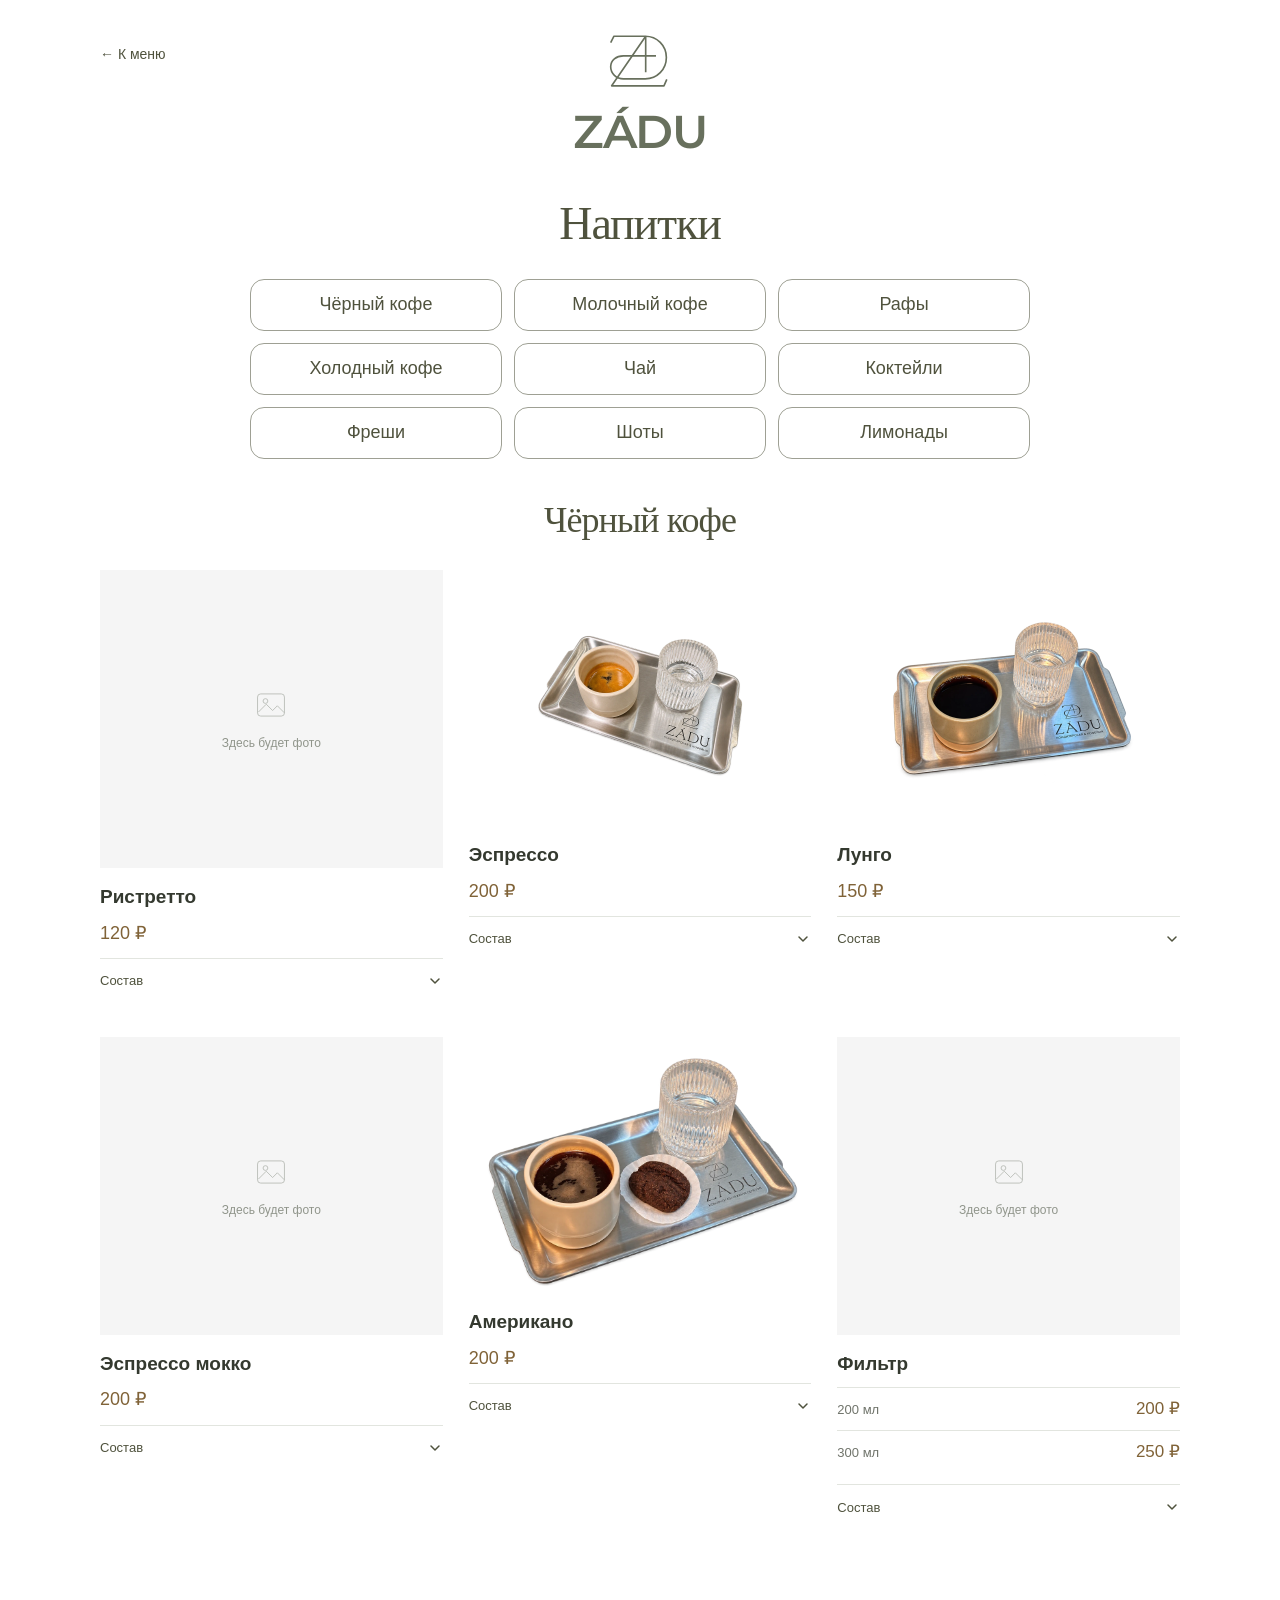
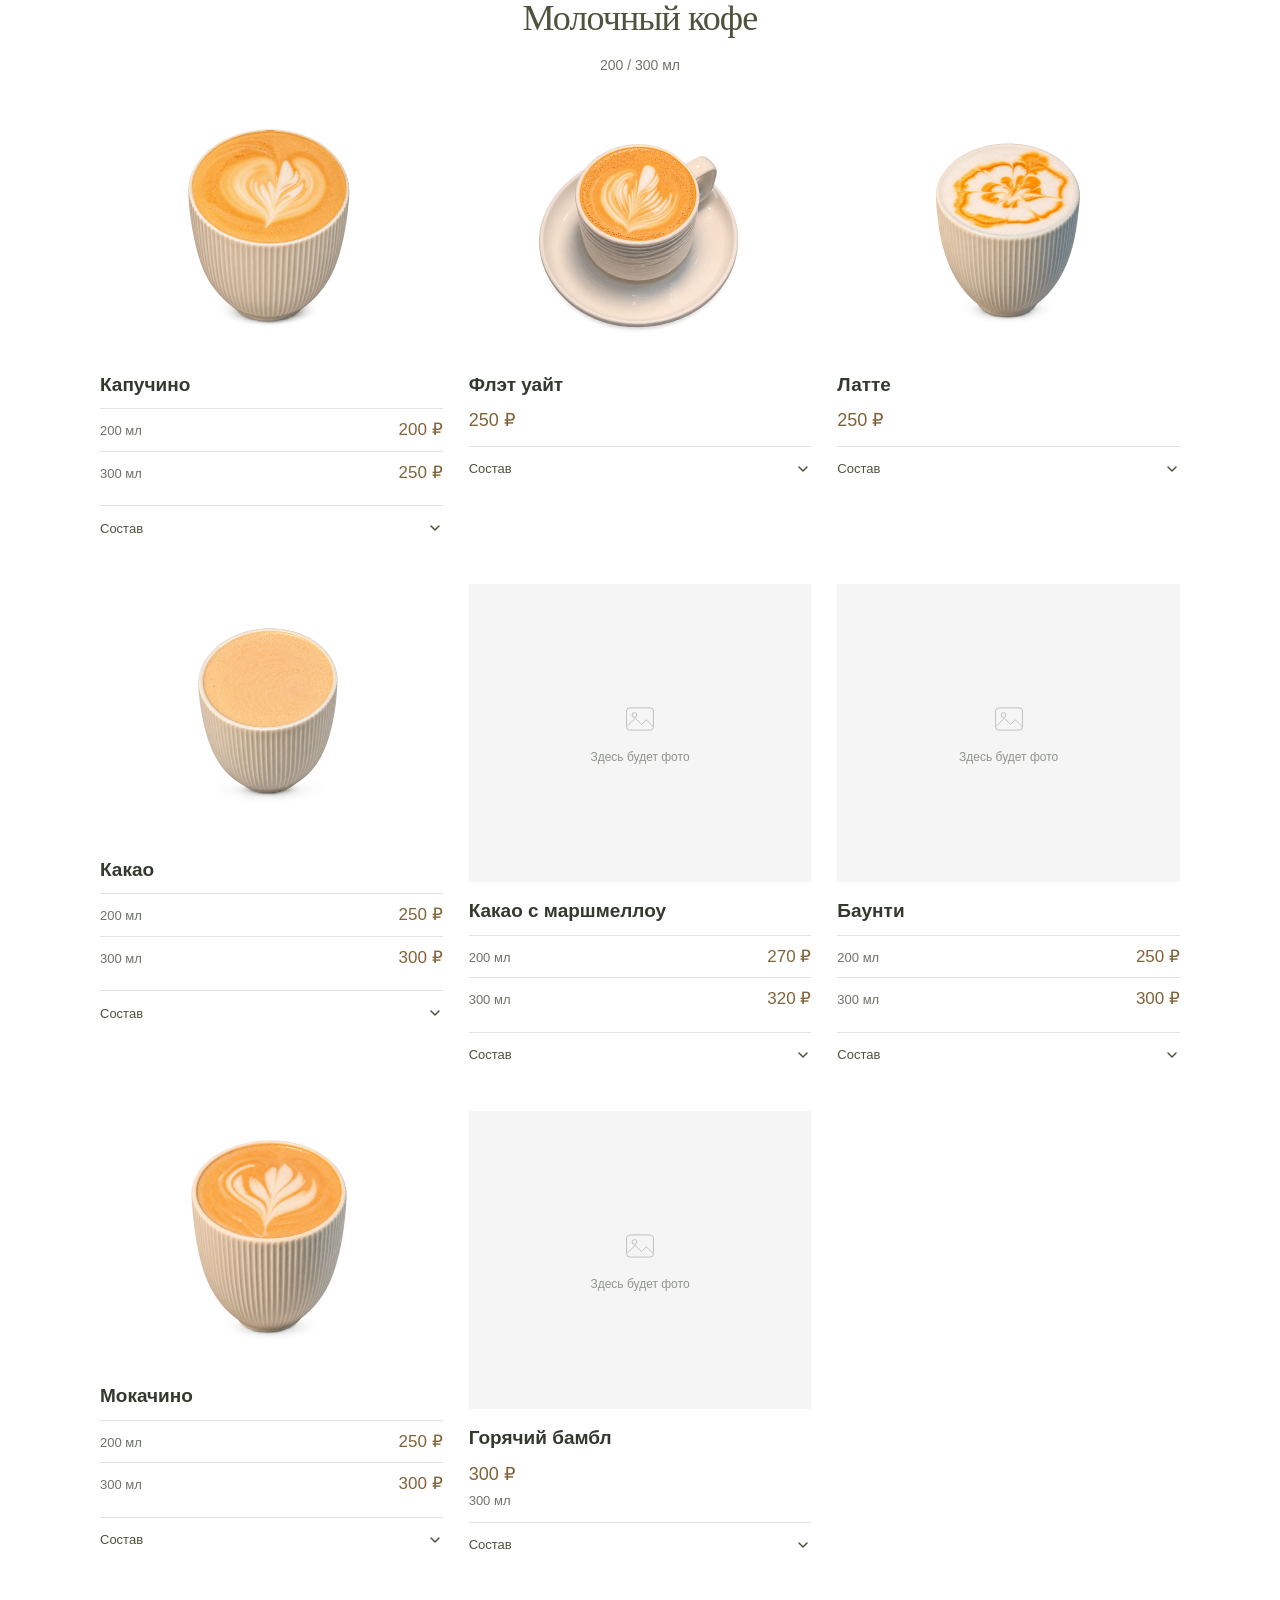
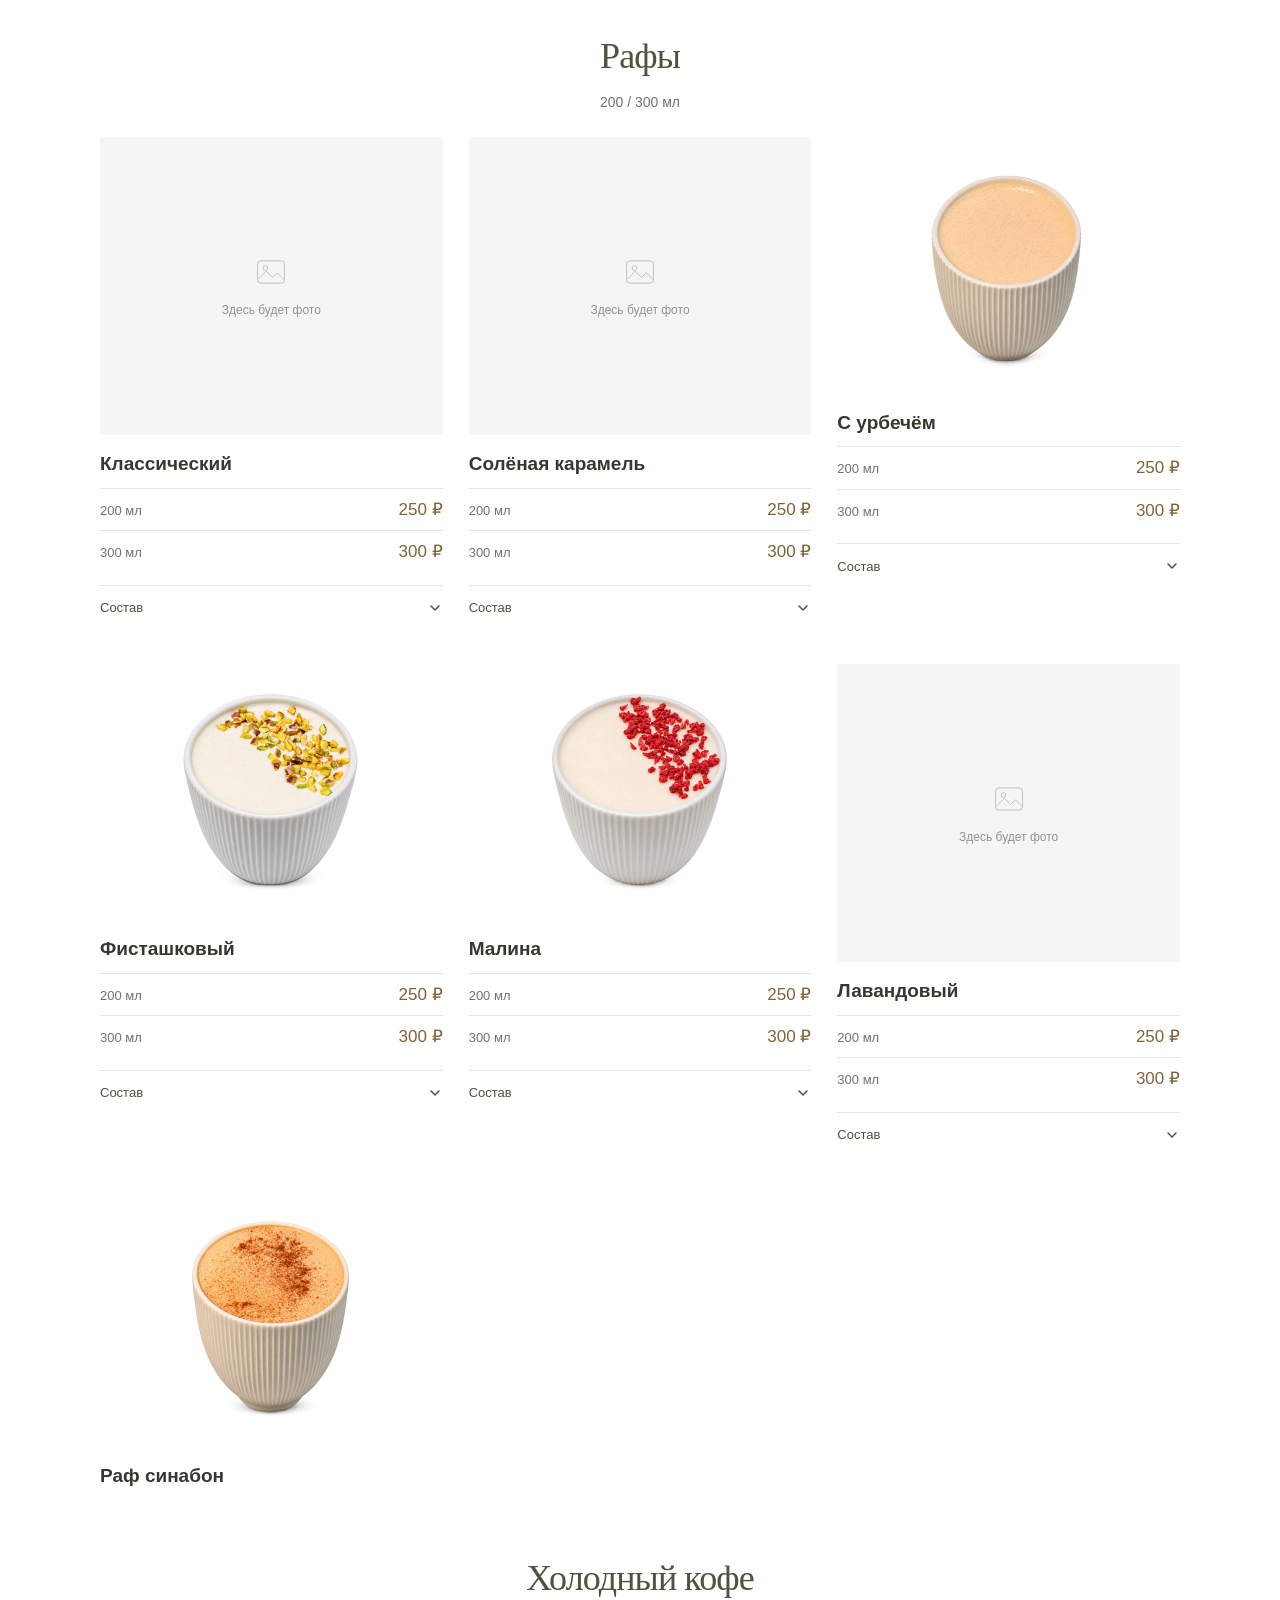
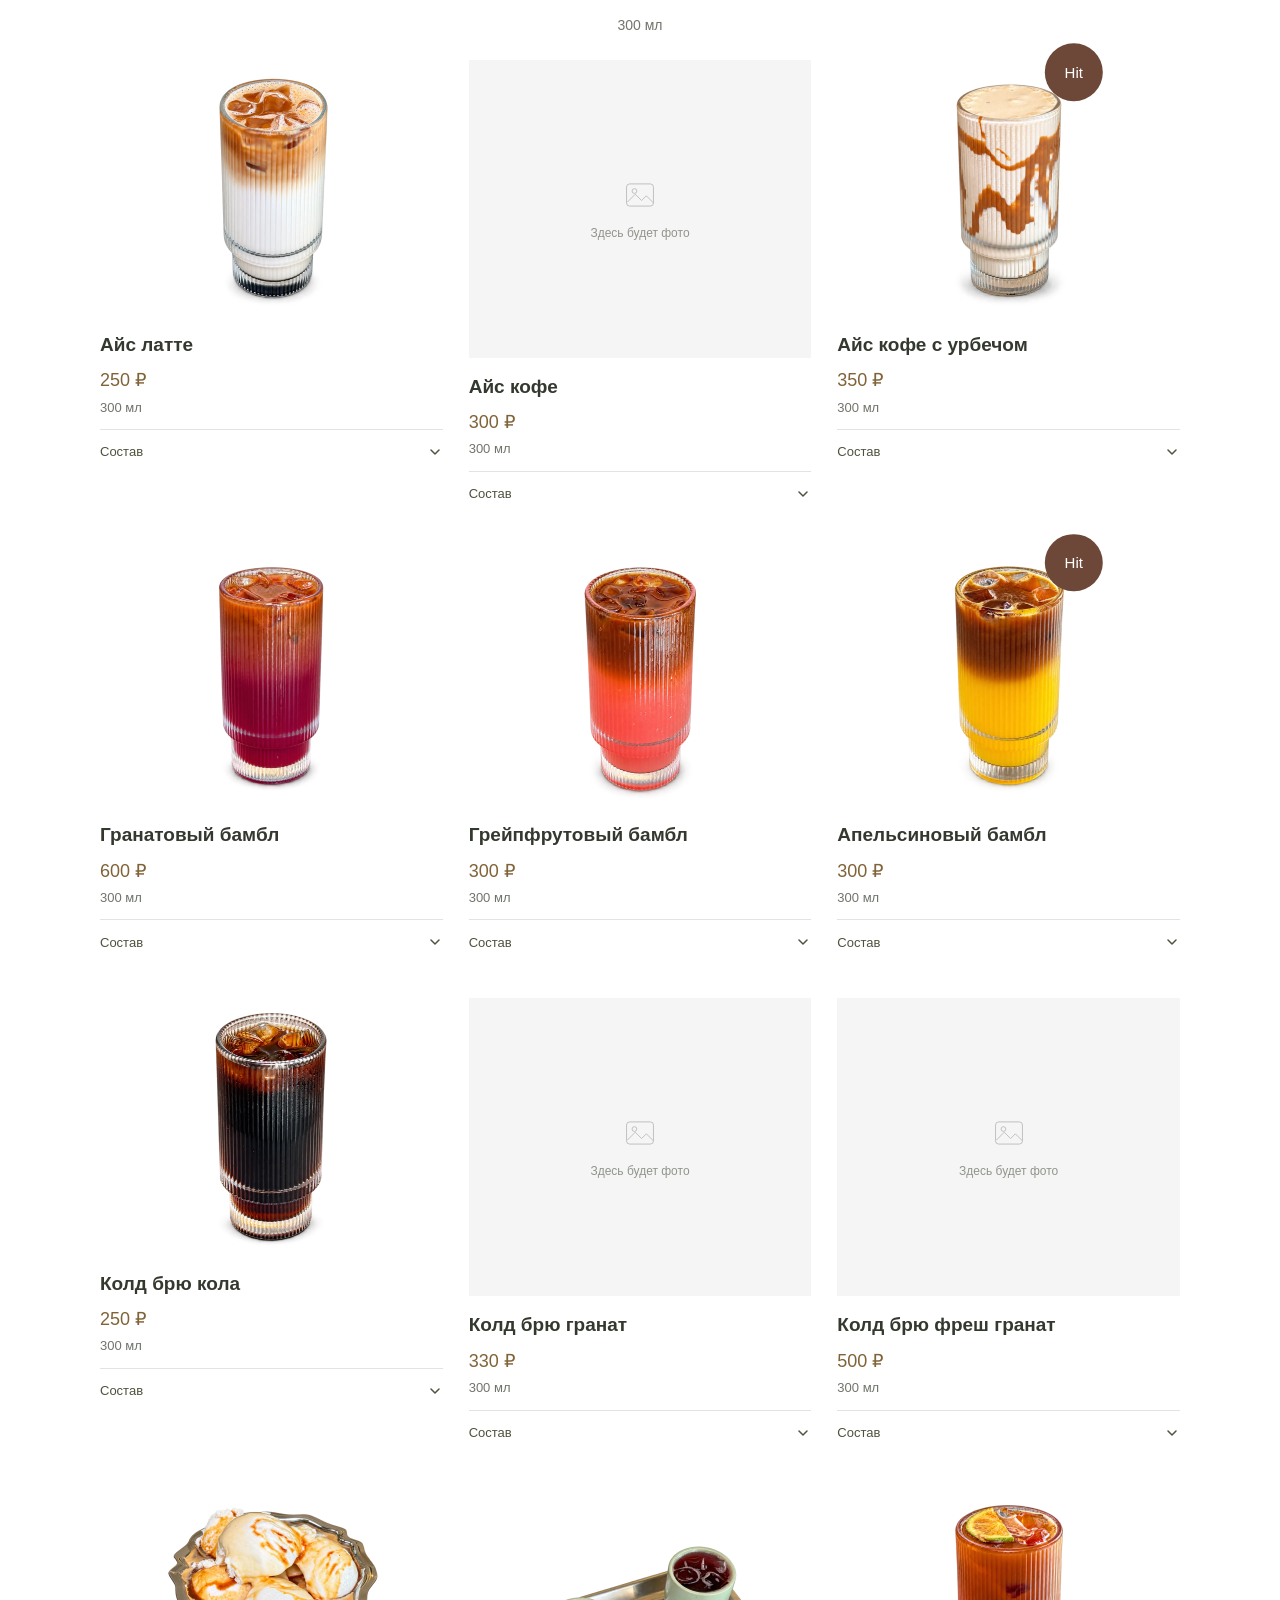
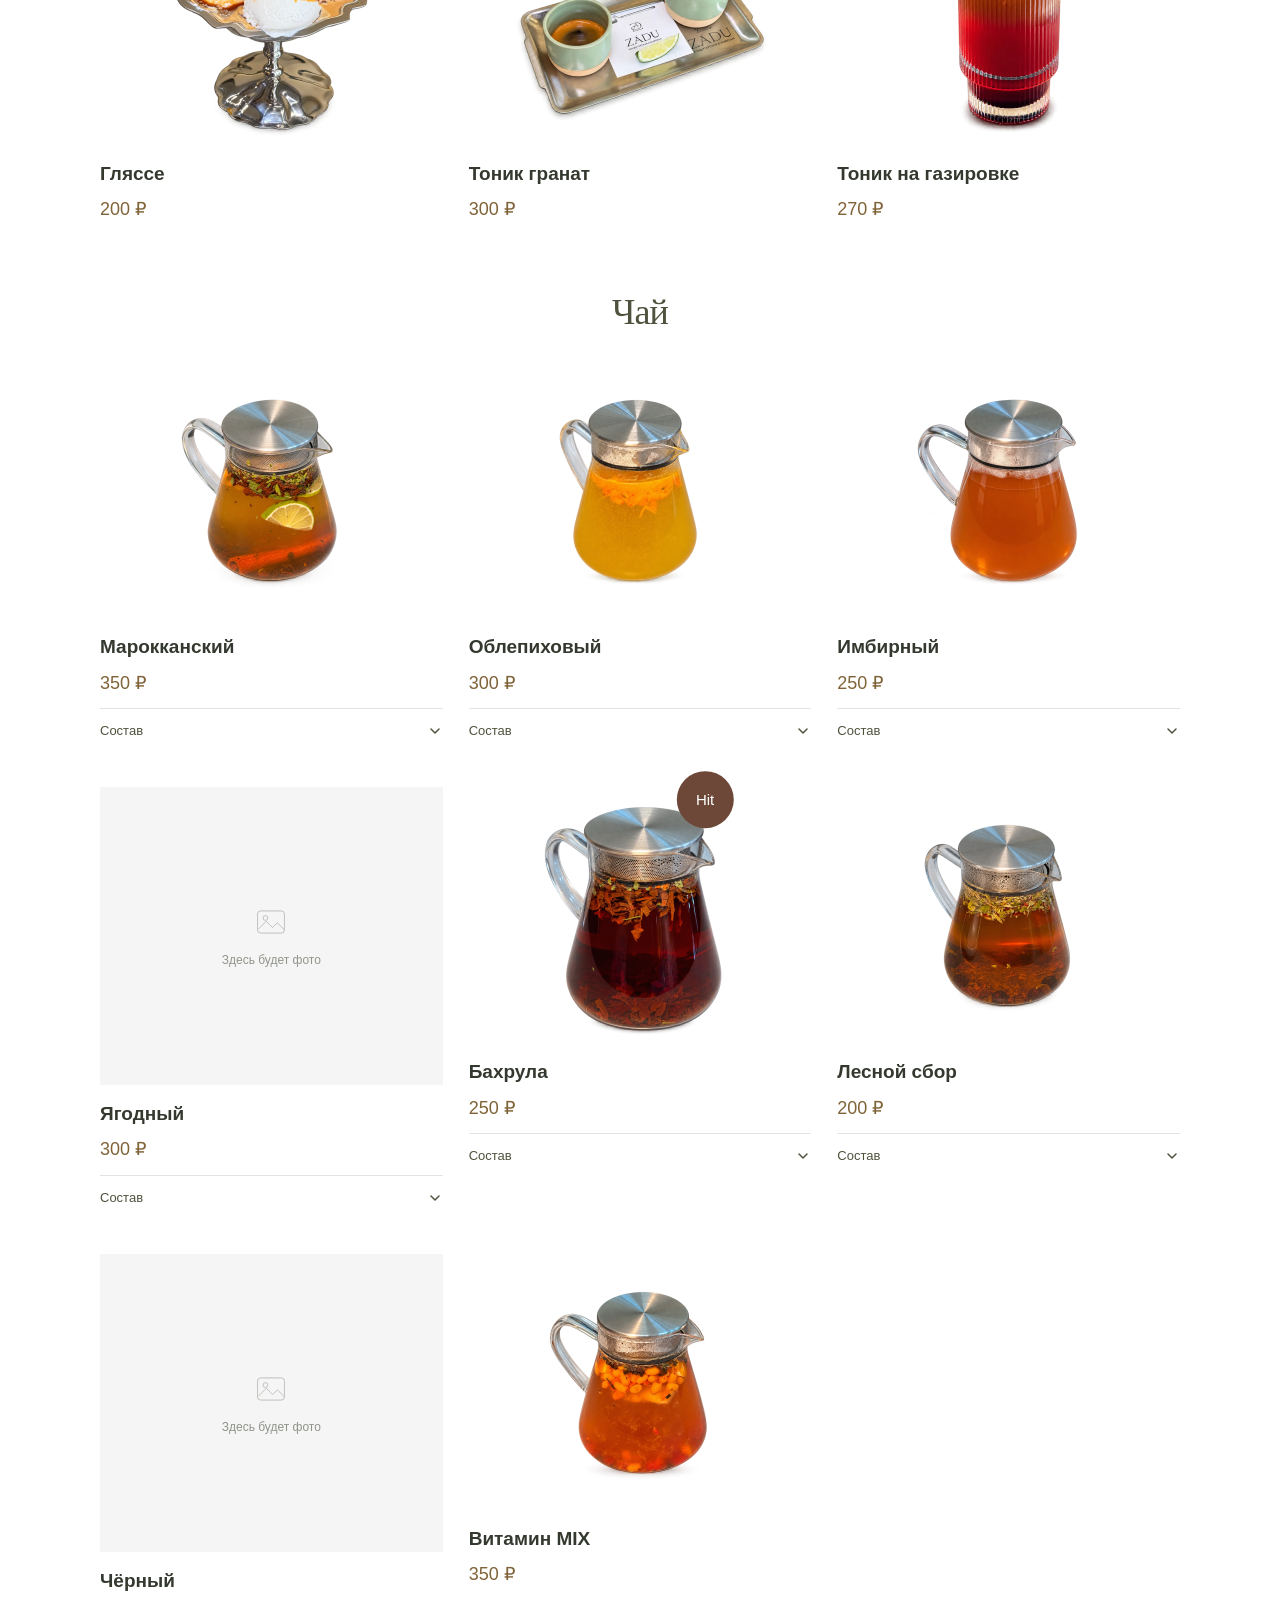
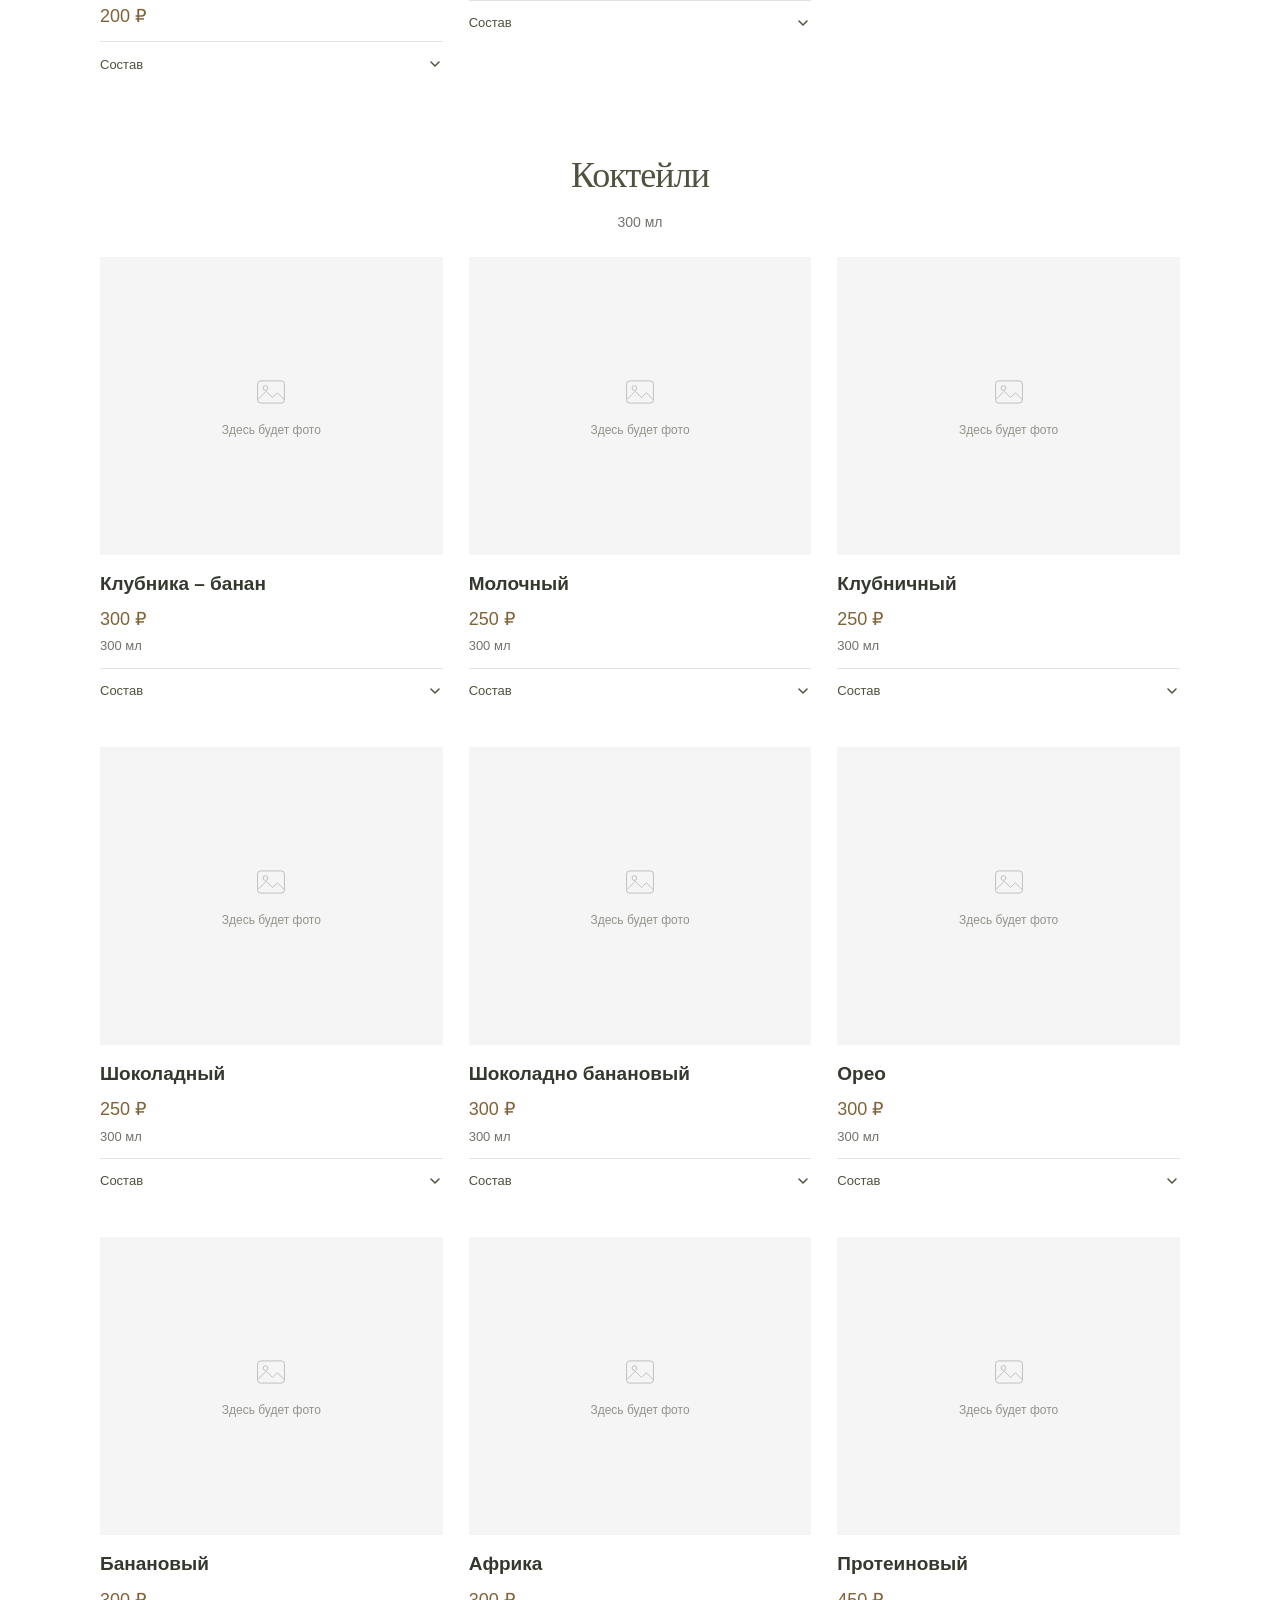
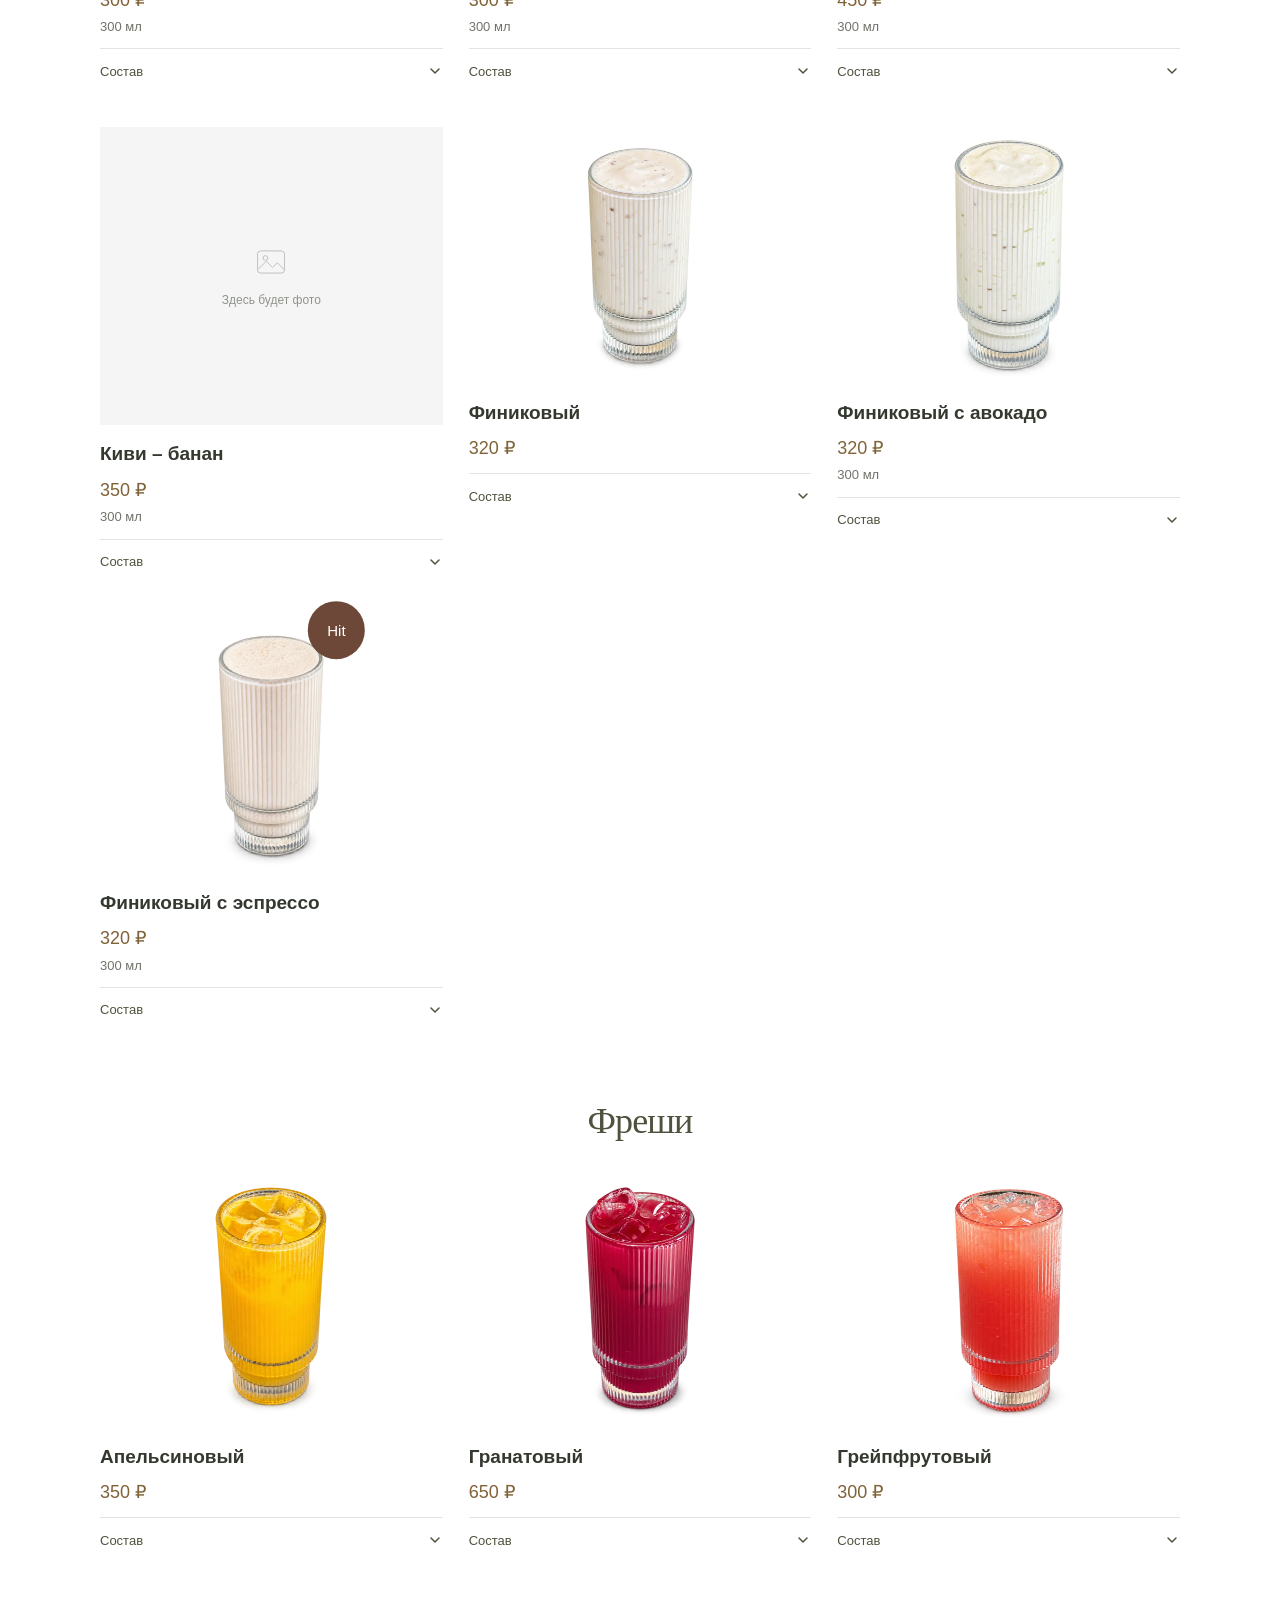
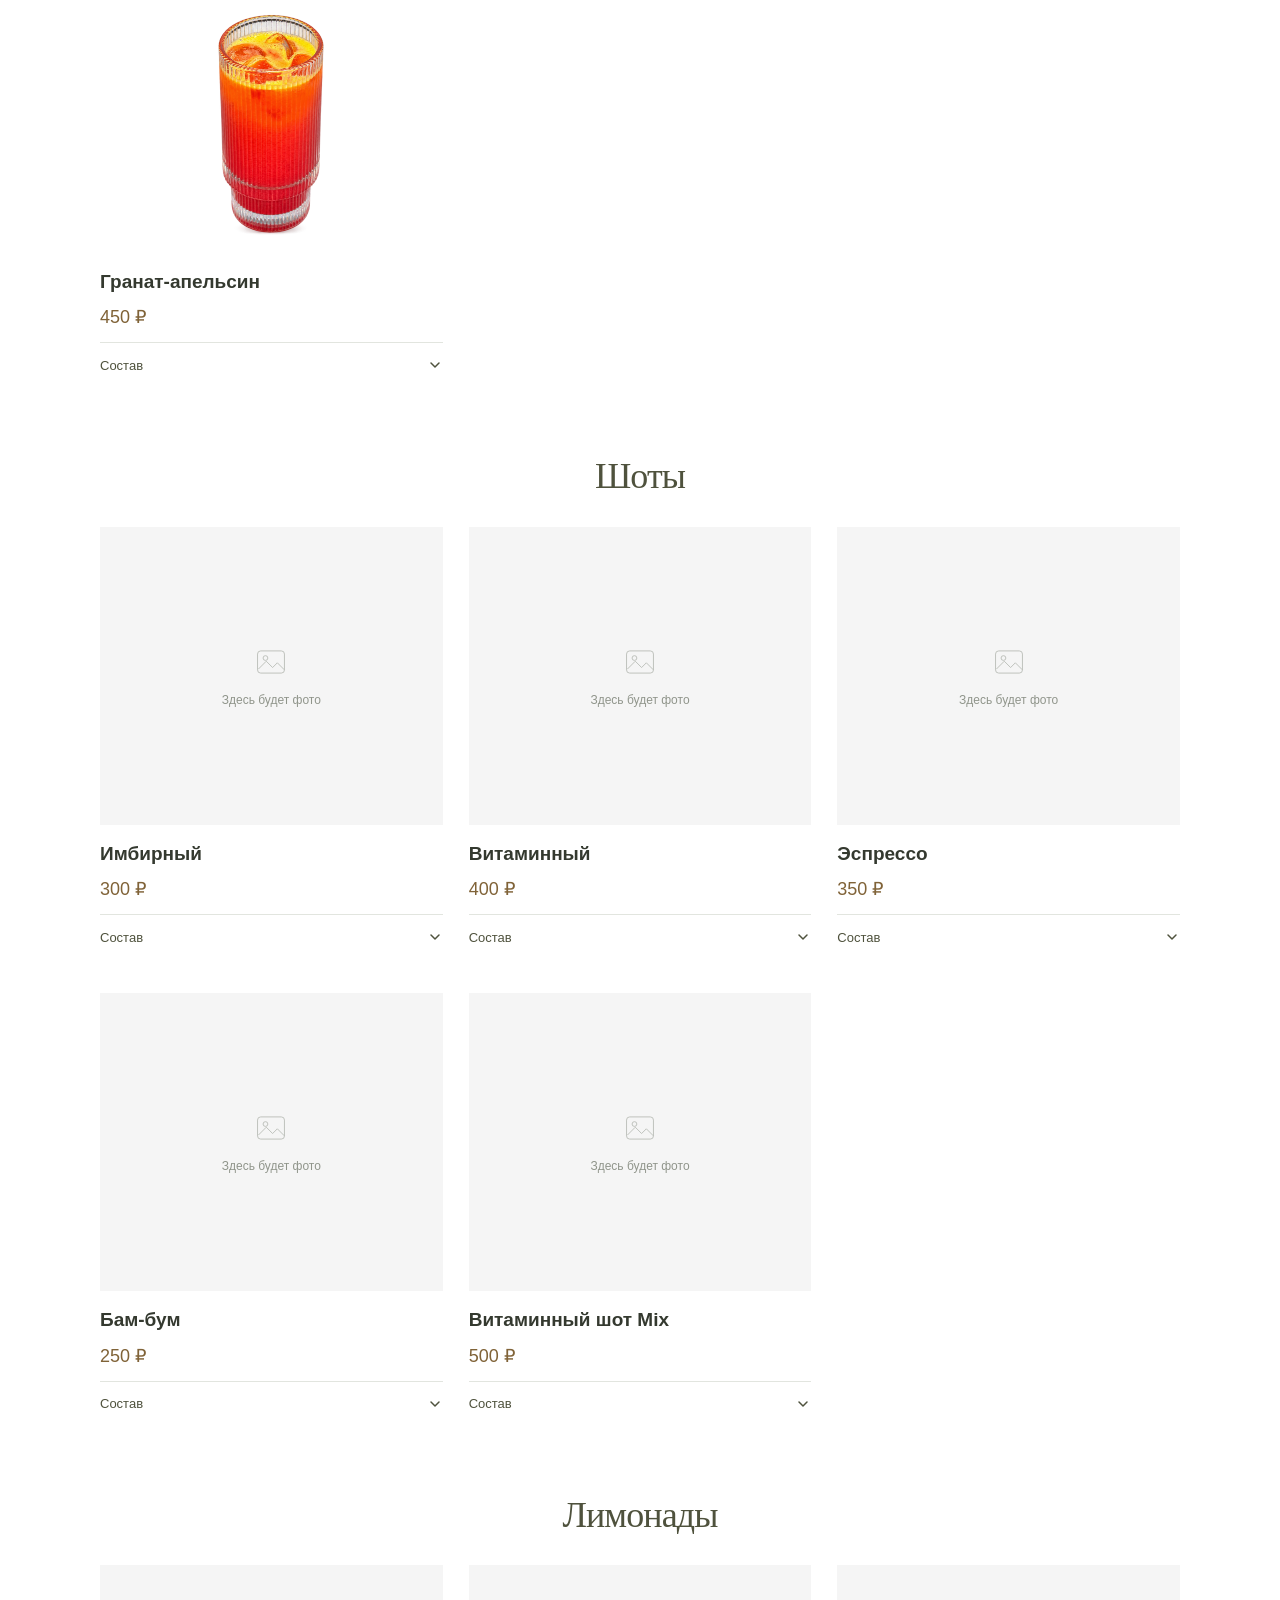
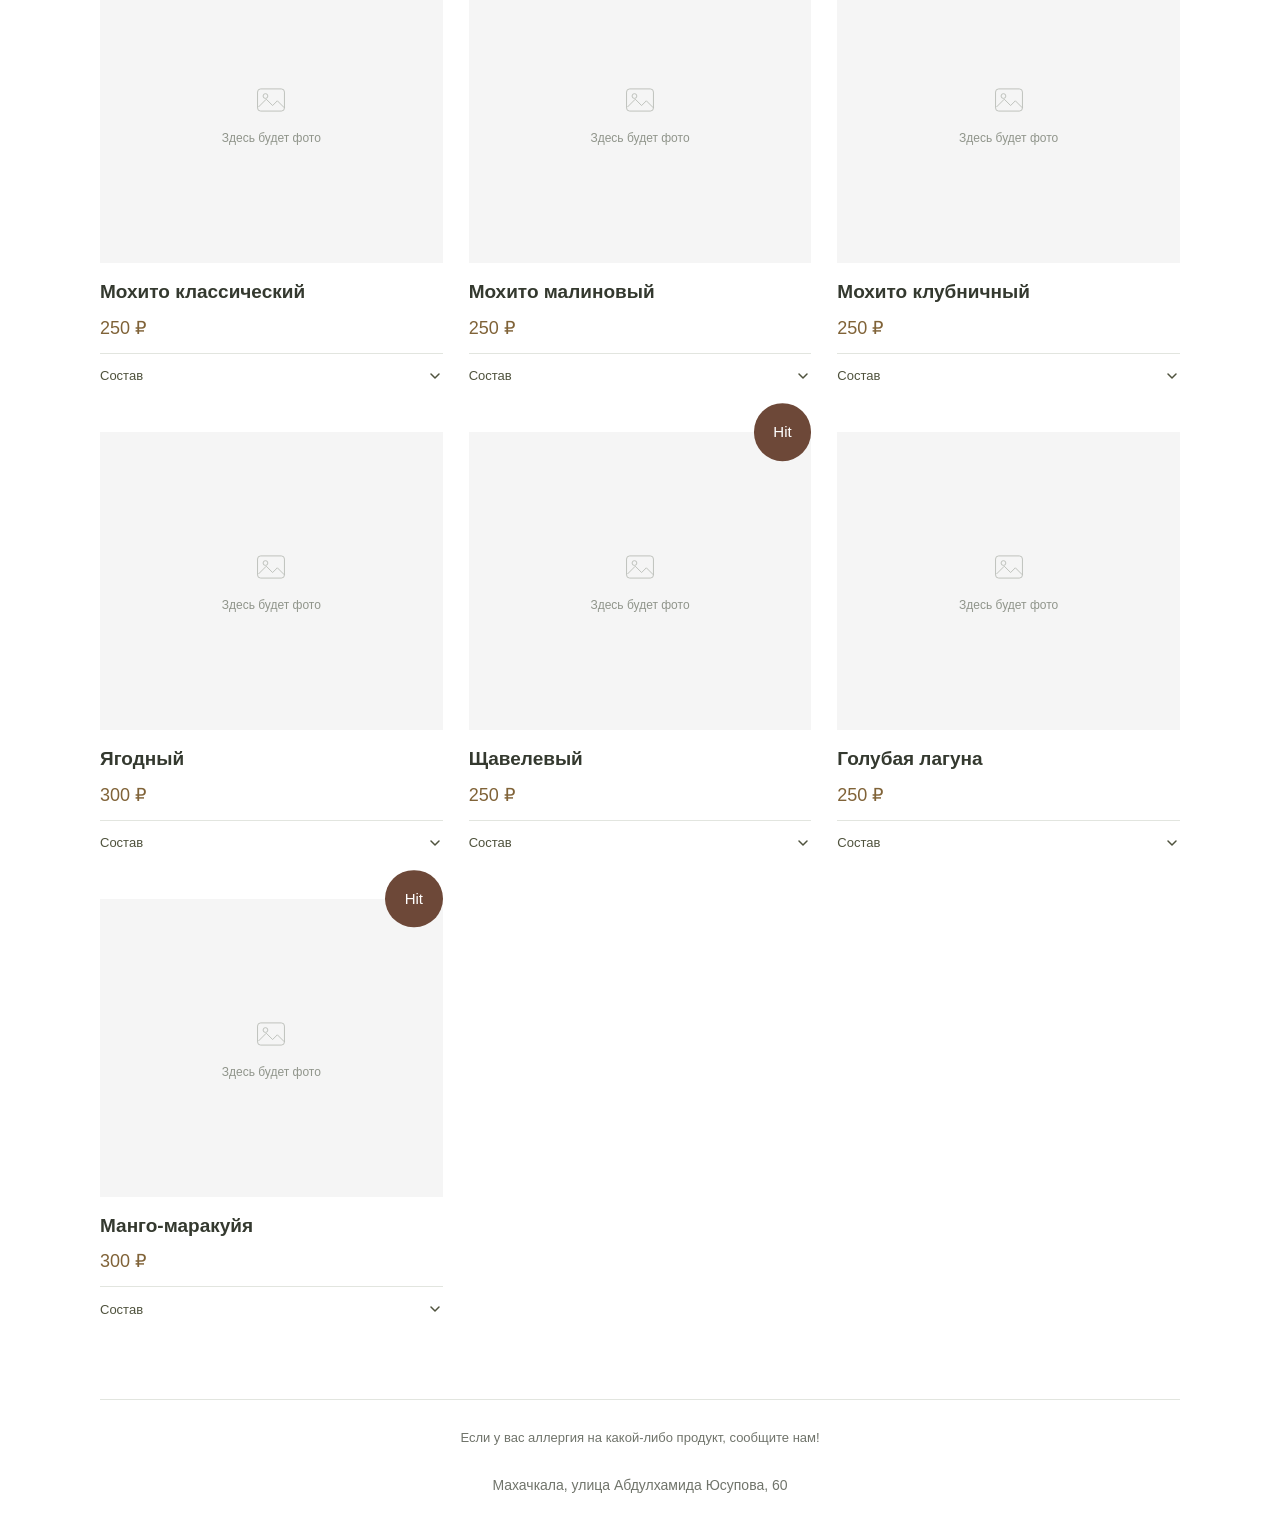
==== commit 0529df70: "Добавить фото подноса в карточку «Эспрессо» в разделе чёрного кофе" ====
--- a/interior/menu/bar/index.html
+++ b/interior/menu/bar/index.html
@@ -12,7 +12,7 @@
 </head>
 <body class="menu-page bar-page">
   <header class="site-header menu-header"><a class="brand-logo" href="../../?v=20261014-photo-loading-fix" aria-label="ZÁDU — главная"><img data-brand-logo src="../../../assets/brand-mark-crisp-20261015.svg" width="64" height="60" alt="Фирменный знак кофейни ZÁDU" decoding="async"><span class="brand-name">ZÁDU</span></a><a class="back-home" href="../?v=20261014-photo-loading-fix">← К меню</a></header>
-  <main class="bar-layout"><h1>Напитки</h1><nav class="drink-category-nav" aria-label="Категории напитков"><a class="menu-group-card" href="#coffee">Чёрный кофе</a><a class="menu-group-card" href="#milk-coffee">Молочный кофе</a><a class="menu-group-card" href="#raf">Рафы</a><a class="menu-group-card" href="#cold-coffee">Холодный кофе</a><a class="menu-group-card" href="#tea">Чай</a><a class="menu-group-card" href="#cocktails">Коктейли</a><a class="menu-group-card" href="#fresh">Фреши</a><a class="menu-group-card" href="#shots">Шоты</a><a class="menu-group-card" href="#lemonades">Лимонады</a></nav><section class="menu-category" id="coffee" aria-labelledby="heading-coffee"><h2 id="heading-coffee">Чёрный кофе</h2><div class="item-grid"><article class="menu-item drink-composition-card"><div class="item-photo menu-photo-placeholder " aria-hidden="true"><svg viewBox="0 0 48 48" fill="none"><rect x="7" y="10" width="34" height="28" rx="4"/><circle cx="17" cy="19" r="3"/><path d="m8 33 10-10 8 8 6-6 9 9"/></svg><span>Здесь будет фото</span></div><div class="item-copy"><div class="item-title"><h3>Ристретто</h3></div><p class="item-price">120 ₽</p></div><details class="drink-composition"><summary aria-label="Состав: Ристретто"><span>Состав</span><svg viewBox="0 0 16 16" fill="none" aria-hidden="true"><path d="m4 6 4 4 4-4"/></svg></summary><div class="drink-composition-content"><p><strong>Состав:</strong> более короткая экстракция эспрессо</p></div></details></article><article class="menu-item drink-composition-card"><div class="item-photo menu-photo-placeholder " aria-hidden="true"><svg viewBox="0 0 48 48" fill="none"><rect x="7" y="10" width="34" height="28" rx="4"/><circle cx="17" cy="19" r="3"/><path d="m8 33 10-10 8 8 6-6 9 9"/></svg><span>Здесь будет фото</span></div><div class="item-copy"><div class="item-title"><h3>Эспрессо</h3></div><p class="item-price">200 ₽</p></div><details class="drink-composition"><summary aria-label="Состав: Эспрессо"><span>Состав</span><svg viewBox="0 0 16 16" fill="none" aria-hidden="true"><path d="m4 6 4 4 4-4"/></svg></summary><div class="drink-composition-content"><p><strong>Состав:</strong> 100% свежеобжаренный кофе, вода</p></div></details></article><article class="menu-item drink-composition-card"><div class="item-photo cutout-dish-photo "><img src="../../../assets/drinks/lungo-zadu-transparent-20261122.webp?v=20261123-lungo-transparent" alt="Лунго" width="1024" height="1024" loading="eager" fetchpriority="high" decoding="async"></div><div class="item-copy"><div class="item-title"><h3>Лунго</h3></div><p class="item-price">150 ₽</p></div><details class="drink-composition"><summary aria-label="Состав: Лунго"><span>Состав</span><svg viewBox="0 0 16 16" fill="none" aria-hidden="true"><path d="m4 6 4 4 4-4"/></svg></summary><div class="drink-composition-content"><p><strong>Состав:</strong> молотый кофе, вода</p></div></details></article><article class="menu-item drink-composition-card"><div class="item-photo menu-photo-placeholder " aria-hidden="true"><svg viewBox="0 0 48 48" fill="none"><rect x="7" y="10" width="34" height="28" rx="4"/><circle cx="17" cy="19" r="3"/><path d="m8 33 10-10 8 8 6-6 9 9"/></svg><span>Здесь будет фото</span></div><div class="item-copy"><div class="item-title"><h3>Эспрессо мокко</h3></div><p class="item-price">200 ₽</p></div><details class="drink-composition"><summary aria-label="Состав: Эспрессо мокко"><span>Состав</span><svg viewBox="0 0 16 16" fill="none" aria-hidden="true"><path d="m4 6 4 4 4-4"/></svg></summary><div class="drink-composition-content"><p><strong>Состав:</strong> эспрессо, шоколад Callebaut</p></div></details></article><article class="menu-item drink-composition-card"><div class="item-photo cutout-dish-photo "><img src="../../../assets/drinks/americano-zadu-transparent-20261123.webp?v=20261123-americano-transparent" alt="Американо" width="1000" height="750" loading="eager" decoding="async"></div><div class="item-copy"><div class="item-title"><h3>Американо</h3></div><p class="item-price">200 ₽</p></div><details class="drink-composition"><summary aria-label="Состав: Американо"><span>Состав</span><svg viewBox="0 0 16 16" fill="none" aria-hidden="true"><path d="m4 6 4 4 4-4"/></svg></summary><div class="drink-composition-content"><p><strong>Состав:</strong> двойное эспрессо, вода</p></div></details></article><article class="menu-item drink-composition-card"><div class="item-photo menu-photo-placeholder " aria-hidden="true"><svg viewBox="0 0 48 48" fill="none"><rect x="7" y="10" width="34" height="28" rx="4"/><circle cx="17" cy="19" r="3"/><path d="m8 33 10-10 8 8 6-6 9 9"/></svg><span>Здесь будет фото</span></div><div class="item-copy"><div class="item-title"><h3>Фильтр</h3></div><div class="variant-list"><div class="variant-row"><span>200 мл</span><strong>200 ₽</strong></div><div class="variant-row"><span>300 мл</span><strong>250 ₽</strong></div></div></div><details class="drink-composition"><summary aria-label="Состав: Фильтр"><span>Состав</span><svg viewBox="0 0 16 16" fill="none" aria-hidden="true"><path d="m4 6 4 4 4-4"/></svg></summary><div class="drink-composition-content"><p><strong>Состав:</strong> молотый кофе, горячая вода</p></div></details></article></div></section><section class="menu-category" id="milk-coffee" aria-labelledby="heading-milk-coffee"><h2 id="heading-milk-coffee">Молочный кофе</h2><p class="category-note">200 / 300 мл</p><div class="item-grid"><article class="menu-item drink-composition-card"><div class="item-photo cutout-dish-photo "><img src="../../../assets/drinks/cappuccino-zadu-transparent-20261123.webp?v=20261123-cappuccino-transparent" alt="Капучино" width="1024" height="1024" loading="eager" decoding="async"></div><div class="item-copy"><div class="item-title"><h3>Капучино</h3></div><div class="variant-list"><div class="variant-row"><span>200 мл</span><strong>200 ₽</strong></div><div class="variant-row"><span>300 мл</span><strong>250 ₽</strong></div></div></div><details class="drink-composition"><summary aria-label="Состав: Капучино"><span>Состав</span><svg viewBox="0 0 16 16" fill="none" aria-hidden="true"><path d="m4 6 4 4 4-4"/></svg></summary><div class="drink-composition-content"><p><strong>Состав:</strong> эспрессо, молоко</p><p class="drink-composition-note">При желании можно заменить на альтернативное молоко.</p></div></details></article><article class="menu-item drink-composition-card"><div class="item-photo cutout-dish-photo "><img src="../../../assets/drinks/flat-white-zadu-transparent-20261123.webp?v=20261123-flat-white-transparent" alt="Флэт уайт" width="1024" height="1024" loading="eager" decoding="async"></div><div class="item-copy"><div class="item-title"><h3>Флэт уайт</h3></div><p class="item-price">250 ₽</p></div><details class="drink-composition"><summary aria-label="Состав: Флэт уайт"><span>Состав</span><svg viewBox="0 0 16 16" fill="none" aria-hidden="true"><path d="m4 6 4 4 4-4"/></svg></summary><div class="drink-composition-content"><p><strong>Состав:</strong> двойное эспрессо, молоко</p><p class="drink-composition-note">При желании можно заменить на альтернативное молоко.</p></div></details></article><article class="menu-item drink-composition-card"><div class="item-photo cutout-dish-photo "><img src="../../../assets/drinks/latte-zadu-transparent-20261123.webp?v=20261123-latte-transparent" alt="Латте" width="1024" height="1024" loading="eager" fetchpriority="high" decoding="async"></div><div class="item-copy"><div class="item-title"><h3>Латте</h3></div><p class="item-price">250 ₽</p></div><details class="drink-composition"><summary aria-label="Состав: Латте"><span>Состав</span><svg viewBox="0 0 16 16" fill="none" aria-hidden="true"><path d="m4 6 4 4 4-4"/></svg></summary><div class="drink-composition-content"><p><strong>Состав:</strong> эспрессо, молоко</p><p class="drink-composition-note">При желании можно заменить на альтернативное молоко.</p></div></details></article><article class="menu-item drink-composition-card"><div class="item-photo cutout-dish-photo "><img src="../../../assets/drinks/cocoa-zadu-transparent-20261123.webp?v=20261123-cocoa-transparent" alt="Какао" width="1024" height="1024" loading="eager" fetchpriority="high" decoding="async"></div><div class="item-copy"><div class="item-title"><h3>Какао</h3></div><div class="variant-list"><div class="variant-row"><span>200 мл</span><strong>250 ₽</strong></div><div class="variant-row"><span>300 мл</span><strong>300 ₽</strong></div></div></div><details class="drink-composition"><summary aria-label="Состав: Какао"><span>Состав</span><svg viewBox="0 0 16 16" fill="none" aria-hidden="true"><path d="m4 6 4 4 4-4"/></svg></summary><div class="drink-composition-content"><p><strong>Состав:</strong> молоко, какао-порошок или натуральный шоколад — на выбор.</p></div></details></article><article class="menu-item drink-composition-card"><div class="item-photo menu-photo-placeholder " aria-hidden="true"><svg viewBox="0 0 48 48" fill="none"><rect x="7" y="10" width="34" height="28" rx="4"/><circle cx="17" cy="19" r="3"/><path d="m8 33 10-10 8 8 6-6 9 9"/></svg><span>Здесь будет фото</span></div><div class="item-copy"><div class="item-title"><h3>Какао с маршмеллоу</h3></div><div class="variant-list"><div class="variant-row"><span>200 мл</span><strong>270 ₽</strong></div><div class="variant-row"><span>300 мл</span><strong>320 ₽</strong></div></div></div><details class="drink-composition"><summary aria-label="Состав: Какао с маршмеллоу"><span>Состав</span><svg viewBox="0 0 16 16" fill="none" aria-hidden="true"><path d="m4 6 4 4 4-4"/></svg></summary><div class="drink-composition-content"><p><strong>Состав:</strong> молоко, какао-порошок или натуральный шоколад — на выбор. Добавки: маршмеллоу.</p></div></details></article><article class="menu-item drink-composition-card"><div class="item-photo menu-photo-placeholder " aria-hidden="true"><svg viewBox="0 0 48 48" fill="none"><rect x="7" y="10" width="34" height="28" rx="4"/><circle cx="17" cy="19" r="3"/><path d="m8 33 10-10 8 8 6-6 9 9"/></svg><span>Здесь будет фото</span></div><div class="item-copy"><div class="item-title"><h3>Баунти</h3></div><div class="variant-list"><div class="variant-row"><span>200 мл</span><strong>250 ₽</strong></div><div class="variant-row"><span>300 мл</span><strong>300 ₽</strong></div></div></div><details class="drink-composition"><summary aria-label="Состав: Баунти"><span>Состав</span><svg viewBox="0 0 16 16" fill="none" aria-hidden="true"><path d="m4 6 4 4 4-4"/></svg></summary><div class="drink-composition-content"><p><strong>Состав:</strong> эспрессо, молоко, шоколад Callebaut, кокосовый сироп</p></div></details></article><article class="menu-item drink-composition-card"><div class="item-photo cutout-dish-photo "><img src="../../../assets/drinks/mochaccino-zadu-transparent-20261123.webp?v=20261014-photo-loading-fix" alt="Мокачино" width="1024" height="1024" loading="eager" decoding="async"></div><div class="item-copy"><div class="item-title"><h3>Мокачино</h3></div><div class="variant-list"><div class="variant-row"><span>200 мл</span><strong>250 ₽</strong></div><div class="variant-row"><span>300 мл</span><strong>300 ₽</strong></div></div></div><details class="drink-composition"><summary aria-label="Состав: Мокачино"><span>Состав</span><svg viewBox="0 0 16 16" fill="none" aria-hidden="true"><path d="m4 6 4 4 4-4"/></svg></summary><div class="drink-composition-content"><p><strong>Состав:</strong> эспрессо, молоко, шоколад Callebaut, сироп</p></div></details></article><article class="menu-item drink-composition-card"><div class="item-photo menu-photo-placeholder " aria-hidden="true"><svg viewBox="0 0 48 48" fill="none"><rect x="7" y="10" width="34" height="28" rx="4"/><circle cx="17" cy="19" r="3"/><path d="m8 33 10-10 8 8 6-6 9 9"/></svg><span>Здесь будет фото</span></div><div class="item-copy"><div class="item-title"><h3>Горячий бамбл</h3></div><p class="item-price">300 ₽</p><p class="item-portion">300 мл</p></div><details class="drink-composition"><summary aria-label="Состав: Горячий бамбл"><span>Состав</span><svg viewBox="0 0 16 16" fill="none" aria-hidden="true"><path d="m4 6 4 4 4-4"/></svg></summary><div class="drink-composition-content"><p><strong>Состав:</strong> эспрессо, апельсиновый сок. Сироп — на выбор.</p></div></details></article></div></section><section class="menu-category" id="raf" aria-labelledby="heading-raf"><h2 id="heading-raf">Рафы</h2><p class="category-note">200 / 300 мл</p><div class="item-grid"><article class="menu-item drink-composition-card"><div class="item-photo menu-photo-placeholder " aria-hidden="true"><svg viewBox="0 0 48 48" fill="none"><rect x="7" y="10" width="34" height="28" rx="4"/><circle cx="17" cy="19" r="3"/><path d="m8 33 10-10 8 8 6-6 9 9"/></svg><span>Здесь будет фото</span></div><div class="item-copy"><div class="item-title"><h3>Классический</h3></div><div class="variant-list"><div class="variant-row"><span>200 мл</span><strong>250 ₽</strong></div><div class="variant-row"><span>300 мл</span><strong>300 ₽</strong></div></div></div><details class="drink-composition"><summary aria-label="Состав: Классический"><span>Состав</span><svg viewBox="0 0 16 16" fill="none" aria-hidden="true"><path d="m4 6 4 4 4-4"/></svg></summary><div class="drink-composition-content"><p><strong>Состав:</strong> эспрессо, сливки</p></div></details></article><article class="menu-item drink-composition-card"><div class="item-photo menu-photo-placeholder " aria-hidden="true"><svg viewBox="0 0 48 48" fill="none"><rect x="7" y="10" width="34" height="28" rx="4"/><circle cx="17" cy="19" r="3"/><path d="m8 33 10-10 8 8 6-6 9 9"/></svg><span>Здесь будет фото</span></div><div class="item-copy"><div class="item-title"><h3>Солёная карамель</h3></div><div class="variant-list"><div class="variant-row"><span>200 мл</span><strong>250 ₽</strong></div><div class="variant-row"><span>300 мл</span><strong>300 ₽</strong></div></div></div><details class="drink-composition"><summary aria-label="Состав: Солёная карамель"><span>Состав</span><svg viewBox="0 0 16 16" fill="none" aria-hidden="true"><path d="m4 6 4 4 4-4"/></svg></summary><div class="drink-composition-content"><p><strong>Состав:</strong> эспрессо, сливки, сироп «Солёная карамель»</p></div></details></article><article class="menu-item drink-composition-card"><div class="item-photo cutout-dish-photo "><img src="../../../assets/drinks/raf-urbech-zadu-transparent-20261123.webp?v=20261123-raf-urbech-transparent" alt="Раф с урбечём" width="1024" height="1024" loading="eager" decoding="async"></div><div class="item-copy"><div class="item-title"><h3>С урбечём</h3></div><div class="variant-list"><div class="variant-row"><span>200 мл</span><strong>250 ₽</strong></div><div class="variant-row"><span>300 мл</span><strong>300 ₽</strong></div></div></div><details class="drink-composition"><summary aria-label="Состав: С урбечём"><span>Состав</span><svg viewBox="0 0 16 16" fill="none" aria-hidden="true"><path d="m4 6 4 4 4-4"/></svg></summary><div class="drink-composition-content"><p><strong>Состав:</strong> эспрессо, сливки, урбеч</p></div></details></article><article class="menu-item drink-composition-card"><div class="item-photo cutout-dish-photo "><img src="../../../assets/drinks/raf-pistachio-transparent-20261123.webp?v=20261014-photo-loading-fix" alt="Раф Фисташковый" width="1024" height="1024" loading="eager" decoding="async"></div><div class="item-copy"><div class="item-title"><h3>Фисташковый</h3></div><div class="variant-list"><div class="variant-row"><span>200 мл</span><strong>250 ₽</strong></div><div class="variant-row"><span>300 мл</span><strong>300 ₽</strong></div></div></div><details class="drink-composition"><summary aria-label="Состав: Фисташковый"><span>Состав</span><svg viewBox="0 0 16 16" fill="none" aria-hidden="true"><path d="m4 6 4 4 4-4"/></svg></summary><div class="drink-composition-content"><p><strong>Состав:</strong> эспрессо, сливки, фисташковый сироп</p></div></details></article><article class="menu-item drink-composition-card"><div class="item-photo cutout-dish-photo "><img src="../../../assets/drinks/raf-raspberry-transparent-20261123.webp?v=20261014-photo-loading-fix" alt="Раф Малина" width="1024" height="1024" loading="eager" decoding="async"></div><div class="item-copy"><div class="item-title"><h3>Малина</h3></div><div class="variant-list"><div class="variant-row"><span>200 мл</span><strong>250 ₽</strong></div><div class="variant-row"><span>300 мл</span><strong>300 ₽</strong></div></div></div><details class="drink-composition"><summary aria-label="Состав: Малина"><span>Состав</span><svg viewBox="0 0 16 16" fill="none" aria-hidden="true"><path d="m4 6 4 4 4-4"/></svg></summary><div class="drink-composition-content"><p><strong>Состав:</strong> эспрессо, сливки, малиновый сироп</p></div></details></article><article class="menu-item drink-composition-card"><div class="item-photo menu-photo-placeholder " aria-hidden="true"><svg viewBox="0 0 48 48" fill="none"><rect x="7" y="10" width="34" height="28" rx="4"/><circle cx="17" cy="19" r="3"/><path d="m8 33 10-10 8 8 6-6 9 9"/></svg><span>Здесь будет фото</span></div><div class="item-copy"><div class="item-title"><h3>Лавандовый</h3></div><div class="variant-list"><div class="variant-row"><span>200 мл</span><strong>250 ₽</strong></div><div class="variant-row"><span>300 мл</span><strong>300 ₽</strong></div></div></div><details class="drink-composition"><summary aria-label="Состав: Лавандовый"><span>Состав</span><svg viewBox="0 0 16 16" fill="none" aria-hidden="true"><path d="m4 6 4 4 4-4"/></svg></summary><div class="drink-composition-content"><p><strong>Состав:</strong> эспрессо, сливки, лавандовый сироп</p></div></details></article><article class="menu-item"><div class="item-photo cutout-dish-photo "><img src="../../../assets/drinks/raf-sinabon-transparent-20261123.webp?v=20261014-photo-loading-fix" alt="Раф синабон" width="1024" height="1024" loading="eager" decoding="async"></div><div class="item-copy"><div class="item-title"><h3>Раф синабон</h3></div></div></article></div></section><section class="menu-category" id="cold-coffee" aria-labelledby="heading-cold-coffee"><h2 id="heading-cold-coffee">Холодный кофе</h2><p class="category-note">300 мл</p><div class="item-grid"><article class="menu-item drink-composition-card"><div class="item-photo cutout-dish-photo "><img src="../../../assets/drinks/iced-latte-transparent-20261020.webp?v=20261014-photo-loading-fix" alt="Айс латте" width="1024" height="1024" loading="eager" decoding="async"></div><div class="item-copy"><div class="item-title"><h3>Айс латте</h3></div><p class="item-price">250 ₽</p><p class="item-portion">300 мл</p></div><details class="drink-composition"><summary aria-label="Состав: Айс латте"><span>Состав</span><svg viewBox="0 0 16 16" fill="none" aria-hidden="true"><path d="m4 6 4 4 4-4"/></svg></summary><div class="drink-composition-content"><p><strong>Состав:</strong> эспрессо, молоко, сироп</p></div></details></article><article class="menu-item drink-composition-card"><div class="item-photo menu-photo-placeholder " aria-hidden="true"><svg viewBox="0 0 48 48" fill="none"><rect x="7" y="10" width="34" height="28" rx="4"/><circle cx="17" cy="19" r="3"/><path d="m8 33 10-10 8 8 6-6 9 9"/></svg><span>Здесь будет фото</span></div><div class="item-copy"><div class="item-title"><h3>Айс кофе</h3></div><p class="item-price">300 ₽</p><p class="item-portion">300 мл</p></div><details class="drink-composition"><summary aria-label="Состав: Айс кофе"><span>Состав</span><svg viewBox="0 0 16 16" fill="none" aria-hidden="true"><path d="m4 6 4 4 4-4"/></svg></summary><div class="drink-composition-content"><p><strong>Состав:</strong> эспрессо, молоко, мороженое</p></div></details></article><article class="menu-item drink-composition-card"><div class="menu-item-media menu-item-media-cutout"><div class="item-photo cutout-dish-photo "><img src="../../../assets/drinks/iced-urbech-coffee-transparent-20261020.webp?v=20261014-photo-loading-fix" alt="Айс кофе с урбечом" width="1024" height="1024" loading="eager" decoding="async"></div><span class="menu-hit" lang="en" title="Хит продаж">Hit</span></div><div class="item-copy"><div class="item-title"><h3>Айс кофе с урбечом</h3></div><p class="item-price">350 ₽</p><p class="item-portion">300 мл</p></div><details class="drink-composition"><summary aria-label="Состав: Айс кофе с урбечом"><span>Состав</span><svg viewBox="0 0 16 16" fill="none" aria-hidden="true"><path d="m4 6 4 4 4-4"/></svg></summary><div class="drink-composition-content"><p><strong>Состав:</strong> эспрессо, молоко, мороженое, урбеч</p></div></details></article><article class="menu-item drink-composition-card"><div class="item-photo cutout-dish-photo "><img src="../../../assets/drinks/pomegranate-bumble-transparent-20261020.webp?v=20261014-photo-loading-fix" alt="Гранатовый бамбл" width="1024" height="1024" loading="eager" decoding="async"></div><div class="item-copy"><div class="item-title"><h3>Гранатовый бамбл</h3></div><p class="item-price">600 ₽</p><p class="item-portion">300 мл</p></div><details class="drink-composition"><summary aria-label="Состав: Гранатовый бамбл"><span>Состав</span><svg viewBox="0 0 16 16" fill="none" aria-hidden="true"><path d="m4 6 4 4 4-4"/></svg></summary><div class="drink-composition-content"><p><strong>Состав:</strong> эспрессо, фреш гранатовый</p></div></details></article><article class="menu-item drink-composition-card"><div class="item-photo cutout-dish-photo "><img src="../../../assets/drinks/grapefruit-bumble-transparent-20261020.webp?v=20261014-photo-loading-fix" alt="Грейпфрутовый бамбл" width="1024" height="1024" loading="eager" decoding="async"></div><div class="item-copy"><div class="item-title"><h3>Грейпфрутовый бамбл</h3></div><p class="item-price">300 ₽</p><p class="item-portion">300 мл</p></div><details class="drink-composition"><summary aria-label="Состав: Грейпфрутовый бамбл"><span>Состав</span><svg viewBox="0 0 16 16" fill="none" aria-hidden="true"><path d="m4 6 4 4 4-4"/></svg></summary><div class="drink-composition-content"><p><strong>Состав:</strong> эспрессо, фреш грейпфрутовый</p></div></details></article><article class="menu-item drink-composition-card"><div class="menu-item-media menu-item-media-cutout"><div class="item-photo cutout-dish-photo "><img src="../../../assets/drinks/orange-bumble-transparent-20261020.webp?v=20261014-photo-loading-fix" alt="Апельсиновый бамбл" width="1024" height="1024" loading="eager" decoding="async"></div><span class="menu-hit" lang="en" title="Хит продаж">Hit</span></div><div class="item-copy"><div class="item-title"><h3>Апельсиновый бамбл</h3></div><p class="item-price">300 ₽</p><p class="item-portion">300 мл</p></div><details class="drink-composition"><summary aria-label="Состав: Апельсиновый бамбл"><span>Состав</span><svg viewBox="0 0 16 16" fill="none" aria-hidden="true"><path d="m4 6 4 4 4-4"/></svg></summary><div class="drink-composition-content"><p><strong>Состав:</strong> эспрессо, фреш апельсиновый</p></div></details></article><article class="menu-item drink-composition-card"><div class="item-photo cutout-dish-photo "><img src="../../../assets/drinks/cold-brew-cola-transparent-20261020.webp?v=20261014-photo-loading-fix" alt="Колд брю кола" width="1024" height="1024" loading="eager" decoding="async"></div><div class="item-copy"><div class="item-title"><h3>Колд брю кола</h3></div><p class="item-price">250 ₽</p><p class="item-portion">300 мл</p></div><details class="drink-composition"><summary aria-label="Состав: Колд брю кола"><span>Состав</span><svg viewBox="0 0 16 16" fill="none" aria-hidden="true"><path d="m4 6 4 4 4-4"/></svg></summary><div class="drink-composition-content"><p><strong>Состав:</strong> колд брю, кола</p></div></details></article><article class="menu-item drink-composition-card"><div class="item-photo menu-photo-placeholder " aria-hidden="true"><svg viewBox="0 0 48 48" fill="none"><rect x="7" y="10" width="34" height="28" rx="4"/><circle cx="17" cy="19" r="3"/><path d="m8 33 10-10 8 8 6-6 9 9"/></svg><span>Здесь будет фото</span></div><div class="item-copy"><div class="item-title"><h3>Колд брю гранат</h3></div><p class="item-price">330 ₽</p><p class="item-portion">300 мл</p></div><details class="drink-composition"><summary aria-label="Состав: Колд брю гранат"><span>Состав</span><svg viewBox="0 0 16 16" fill="none" aria-hidden="true"><path d="m4 6 4 4 4-4"/></svg></summary><div class="drink-composition-content"><p><strong>Состав:</strong> колд брю, гранатовый сироп, вода</p></div></details></article><article class="menu-item drink-composition-card"><div class="item-photo menu-photo-placeholder " aria-hidden="true"><svg viewBox="0 0 48 48" fill="none"><rect x="7" y="10" width="34" height="28" rx="4"/><circle cx="17" cy="19" r="3"/><path d="m8 33 10-10 8 8 6-6 9 9"/></svg><span>Здесь будет фото</span></div><div class="item-copy"><div class="item-title"><h3>Колд брю фреш гранат</h3></div><p class="item-price">500 ₽</p><p class="item-portion">300 мл</p></div><details class="drink-composition"><summary aria-label="Состав: Колд брю фреш гранат"><span>Состав</span><svg viewBox="0 0 16 16" fill="none" aria-hidden="true"><path d="m4 6 4 4 4-4"/></svg></summary><div class="drink-composition-content"><p><strong>Состав:</strong> колд брю, гранатовый фреш</p></div></details></article><article class="menu-item"><div class="item-photo cutout-dish-photo "><img src="../../../assets/drinks/glace-transparent-20261020.webp?v=20261014-photo-loading-fix" alt="Гляссе" width="1024" height="1024" loading="eager" decoding="async"></div><div class="item-copy"><div class="item-title"><h3>Гляссе</h3></div><p class="item-price">200 ₽</p></div></article><article class="menu-item"><div class="item-photo cutout-dish-photo "><img src="../../../assets/drinks/pomegranate-tonic-transparent-20261020.webp?v=20261014-photo-loading-fix" alt="Тоник гранат" width="1024" height="1024" loading="eager" decoding="async"></div><div class="item-copy"><div class="item-title"><h3>Тоник гранат</h3></div><p class="item-price">300 ₽</p></div></article><article class="menu-item"><div class="item-photo cutout-dish-photo "><img src="../../../assets/drinks/soda-tonic-transparent-20261020.webp?v=20261014-photo-loading-fix" alt="Тоник на газировке" width="1024" height="1024" loading="eager" decoding="async"></div><div class="item-copy"><div class="item-title"><h3>Тоник на газировке</h3></div><p class="item-price">270 ₽</p></div></article></div></section><section class="menu-category" id="tea" aria-labelledby="heading-tea"><h2 id="heading-tea">Чай</h2><div class="item-grid"><article class="menu-item drink-composition-card"><div class="item-photo cutout-dish-photo "><img src="../../../assets/drinks/moroccan-tea-transparent-20261123.webp?v=20261014-photo-loading-fix" alt="Чай Марокканский" width="1024" height="1024" loading="eager" decoding="async"></div><div class="item-copy"><div class="item-title"><h3>Марокканский</h3></div><p class="item-price">350 ₽</p></div><details class="drink-composition"><summary aria-label="Состав: Марокканский"><span>Состав</span><svg viewBox="0 0 16 16" fill="none" aria-hidden="true"><path d="m4 6 4 4 4-4"/></svg></summary><div class="drink-composition-content"><p><strong>Состав:</strong> чёрный чай, лимон, лайм, апельсин, мёд, корица</p></div></details></article><article class="menu-item drink-composition-card"><div class="item-photo cutout-dish-photo "><img src="../../../assets/drinks/sea-buckthorn-tea-transparent-20261123.webp?v=20261014-photo-loading-fix" alt="Чай Облепиховый" width="1024" height="1024" loading="eager" decoding="async"></div><div class="item-copy"><div class="item-title"><h3>Облепиховый</h3></div><p class="item-price">300 ₽</p></div><details class="drink-composition"><summary aria-label="Состав: Облепиховый"><span>Состав</span><svg viewBox="0 0 16 16" fill="none" aria-hidden="true"><path d="m4 6 4 4 4-4"/></svg></summary><div class="drink-composition-content"><p><strong>Состав:</strong> чёрный чай, облепиха, мёд, апельсин</p></div></details></article><article class="menu-item drink-composition-card"><div class="item-photo cutout-dish-photo "><img src="../../../assets/drinks/ginger-tea-transparent-20261123.webp?v=20261014-photo-loading-fix" alt="Чай Имбирный" width="1024" height="1024" loading="eager" decoding="async"></div><div class="item-copy"><div class="item-title"><h3>Имбирный</h3></div><p class="item-price">250 ₽</p></div><details class="drink-composition"><summary aria-label="Состав: Имбирный"><span>Состав</span><svg viewBox="0 0 16 16" fill="none" aria-hidden="true"><path d="m4 6 4 4 4-4"/></svg></summary><div class="drink-composition-content"><p><strong>Состав:</strong> имбирь, лимон, мёд</p></div></details></article><article class="menu-item drink-composition-card"><div class="item-photo menu-photo-placeholder " aria-hidden="true"><svg viewBox="0 0 48 48" fill="none"><rect x="7" y="10" width="34" height="28" rx="4"/><circle cx="17" cy="19" r="3"/><path d="m8 33 10-10 8 8 6-6 9 9"/></svg><span>Здесь будет фото</span></div><div class="item-copy"><div class="item-title"><h3>Ягодный</h3></div><p class="item-price">300 ₽</p></div><details class="drink-composition"><summary aria-label="Состав: Ягодный"><span>Состав</span><svg viewBox="0 0 16 16" fill="none" aria-hidden="true"><path d="m4 6 4 4 4-4"/></svg></summary><div class="drink-composition-content"><p><strong>Состав:</strong> клубника, малина, черника, мёд</p></div></details></article><article class="menu-item drink-composition-card"><div class="menu-item-media menu-item-media-cutout"><div class="item-photo cutout-dish-photo "><img src="../../../assets/drinks/bakhrula-tea-transparent-20261123.webp?v=20261014-photo-loading-fix" alt="Чай Бахрула" width="1024" height="1024" loading="eager" decoding="async"></div><span class="menu-hit" lang="en" title="Хит продаж">Hit</span></div><div class="item-copy"><div class="item-title"><h3>Бахрула</h3></div><p class="item-price">250 ₽</p></div><details class="drink-composition"><summary aria-label="Состав: Бахрула"><span>Состав</span><svg viewBox="0 0 16 16" fill="none" aria-hidden="true"><path d="m4 6 4 4 4-4"/></svg></summary><div class="drink-composition-content"><p><strong>Состав:</strong> чайная смесь, специи</p></div></details></article><article class="menu-item drink-composition-card"><div class="item-photo cutout-dish-photo "><img src="../../../assets/drinks/forest-blend-tea-transparent-20261123.webp?v=20261014-photo-loading-fix" alt="Чай Лесной сбор" width="1024" height="1024" loading="eager" decoding="async"></div><div class="item-copy"><div class="item-title"><h3>Лесной сбор</h3></div><p class="item-price">200 ₽</p></div><details class="drink-composition"><summary aria-label="Состав: Лесной сбор"><span>Состав</span><svg viewBox="0 0 16 16" fill="none" aria-hidden="true"><path d="m4 6 4 4 4-4"/></svg></summary><div class="drink-composition-content"><p><strong>Состав:</strong> лесные ягоды, листья, плоды</p></div></details></article><article class="menu-item drink-composition-card"><div class="item-photo menu-photo-placeholder " aria-hidden="true"><svg viewBox="0 0 48 48" fill="none"><rect x="7" y="10" width="34" height="28" rx="4"/><circle cx="17" cy="19" r="3"/><path d="m8 33 10-10 8 8 6-6 9 9"/></svg><span>Здесь будет фото</span></div><div class="item-copy"><div class="item-title"><h3>Чёрный</h3></div><p class="item-price">200 ₽</p></div><details class="drink-composition"><summary aria-label="Состав: Чёрный"><span>Состав</span><svg viewBox="0 0 16 16" fill="none" aria-hidden="true"><path d="m4 6 4 4 4-4"/></svg></summary><div class="drink-composition-content"><p><strong>Состав:</strong> чёрный чай, горячая вода</p></div></details></article><article class="menu-item drink-composition-card"><div class="item-photo cutout-dish-photo "><img src="../../../assets/drinks/vitamin-mix-tea-transparent-20261123.webp?v=20261014-photo-loading-fix" alt="Чай Витамин MIX" width="1024" height="1024" loading="eager" decoding="async"></div><div class="item-copy"><div class="item-title"><h3>Витамин MIX</h3></div><p class="item-price">350 ₽</p></div><details class="drink-composition"><summary aria-label="Состав: Витамин MIX"><span>Состав</span><svg viewBox="0 0 16 16" fill="none" aria-hidden="true"><path d="m4 6 4 4 4-4"/></svg></summary><div class="drink-composition-content"><p><strong>Состав:</strong> клубника, облепиха, малина, черника, апельсин, мёд, имбирь</p></div></details></article></div></section><section class="menu-category" id="cocktails" aria-labelledby="heading-cocktails"><h2 id="heading-cocktails">Коктейли</h2><p class="category-note">300 мл</p><div class="item-grid"><article class="menu-item drink-composition-card"><div class="item-photo menu-photo-placeholder " aria-hidden="true"><svg viewBox="0 0 48 48" fill="none"><rect x="7" y="10" width="34" height="28" rx="4"/><circle cx="17" cy="19" r="3"/><path d="m8 33 10-10 8 8 6-6 9 9"/></svg><span>Здесь будет фото</span></div><div class="item-copy"><div class="item-title"><h3>Клубника – банан</h3></div><p class="item-price">300 ₽</p><p class="item-portion">300 мл</p></div><details class="drink-composition"><summary aria-label="Состав: Клубника – банан"><span>Состав</span><svg viewBox="0 0 16 16" fill="none" aria-hidden="true"><path d="m4 6 4 4 4-4"/></svg></summary><div class="drink-composition-content"><p><strong>Состав:</strong> клубника, банан, мороженое, молоко</p></div></details></article><article class="menu-item drink-composition-card"><div class="item-photo menu-photo-placeholder " aria-hidden="true"><svg viewBox="0 0 48 48" fill="none"><rect x="7" y="10" width="34" height="28" rx="4"/><circle cx="17" cy="19" r="3"/><path d="m8 33 10-10 8 8 6-6 9 9"/></svg><span>Здесь будет фото</span></div><div class="item-copy"><div class="item-title"><h3>Молочный</h3></div><p class="item-price">250 ₽</p><p class="item-portion">300 мл</p></div><details class="drink-composition"><summary aria-label="Состав: Молочный"><span>Состав</span><svg viewBox="0 0 16 16" fill="none" aria-hidden="true"><path d="m4 6 4 4 4-4"/></svg></summary><div class="drink-composition-content"><p><strong>Состав:</strong> молоко, мороженое</p></div></details></article><article class="menu-item drink-composition-card"><div class="item-photo menu-photo-placeholder " aria-hidden="true"><svg viewBox="0 0 48 48" fill="none"><rect x="7" y="10" width="34" height="28" rx="4"/><circle cx="17" cy="19" r="3"/><path d="m8 33 10-10 8 8 6-6 9 9"/></svg><span>Здесь будет фото</span></div><div class="item-copy"><div class="item-title"><h3>Клубничный</h3></div><p class="item-price">250 ₽</p><p class="item-portion">300 мл</p></div><details class="drink-composition"><summary aria-label="Состав: Клубничный"><span>Состав</span><svg viewBox="0 0 16 16" fill="none" aria-hidden="true"><path d="m4 6 4 4 4-4"/></svg></summary><div class="drink-composition-content"><p><strong>Состав:</strong> молоко, мороженое, клубника</p></div></details></article><article class="menu-item drink-composition-card"><div class="item-photo menu-photo-placeholder " aria-hidden="true"><svg viewBox="0 0 48 48" fill="none"><rect x="7" y="10" width="34" height="28" rx="4"/><circle cx="17" cy="19" r="3"/><path d="m8 33 10-10 8 8 6-6 9 9"/></svg><span>Здесь будет фото</span></div><div class="item-copy"><div class="item-title"><h3>Шоколадный</h3></div><p class="item-price">250 ₽</p><p class="item-portion">300 мл</p></div><details class="drink-composition"><summary aria-label="Состав: Шоколадный"><span>Состав</span><svg viewBox="0 0 16 16" fill="none" aria-hidden="true"><path d="m4 6 4 4 4-4"/></svg></summary><div class="drink-composition-content"><p><strong>Состав:</strong> молоко, мороженое шоколадное</p></div></details></article><article class="menu-item drink-composition-card"><div class="item-photo menu-photo-placeholder " aria-hidden="true"><svg viewBox="0 0 48 48" fill="none"><rect x="7" y="10" width="34" height="28" rx="4"/><circle cx="17" cy="19" r="3"/><path d="m8 33 10-10 8 8 6-6 9 9"/></svg><span>Здесь будет фото</span></div><div class="item-copy"><div class="item-title"><h3>Шоколадно банановый</h3></div><p class="item-price">300 ₽</p><p class="item-portion">300 мл</p></div><details class="drink-composition"><summary aria-label="Состав: Шоколадно банановый"><span>Состав</span><svg viewBox="0 0 16 16" fill="none" aria-hidden="true"><path d="m4 6 4 4 4-4"/></svg></summary><div class="drink-composition-content"><p><strong>Состав:</strong> молоко, мороженое шоколадное, банан</p></div></details></article><article class="menu-item drink-composition-card"><div class="item-photo menu-photo-placeholder " aria-hidden="true"><svg viewBox="0 0 48 48" fill="none"><rect x="7" y="10" width="34" height="28" rx="4"/><circle cx="17" cy="19" r="3"/><path d="m8 33 10-10 8 8 6-6 9 9"/></svg><span>Здесь будет фото</span></div><div class="item-copy"><div class="item-title"><h3>Орео</h3></div><p class="item-price">300 ₽</p><p class="item-portion">300 мл</p></div><details class="drink-composition"><summary aria-label="Состав: Орео"><span>Состав</span><svg viewBox="0 0 16 16" fill="none" aria-hidden="true"><path d="m4 6 4 4 4-4"/></svg></summary><div class="drink-composition-content"><p><strong>Состав:</strong> молоко, мороженое, печенье орео</p></div></details></article><article class="menu-item drink-composition-card"><div class="item-photo menu-photo-placeholder " aria-hidden="true"><svg viewBox="0 0 48 48" fill="none"><rect x="7" y="10" width="34" height="28" rx="4"/><circle cx="17" cy="19" r="3"/><path d="m8 33 10-10 8 8 6-6 9 9"/></svg><span>Здесь будет фото</span></div><div class="item-copy"><div class="item-title"><h3>Банановый</h3></div><p class="item-price">300 ₽</p><p class="item-portion">300 мл</p></div><details class="drink-composition"><summary aria-label="Состав: Банановый"><span>Состав</span><svg viewBox="0 0 16 16" fill="none" aria-hidden="true"><path d="m4 6 4 4 4-4"/></svg></summary><div class="drink-composition-content"><p><strong>Состав:</strong> молоко, мороженое, банан</p></div></details></article><article class="menu-item drink-composition-card"><div class="item-photo menu-photo-placeholder " aria-hidden="true"><svg viewBox="0 0 48 48" fill="none"><rect x="7" y="10" width="34" height="28" rx="4"/><circle cx="17" cy="19" r="3"/><path d="m8 33 10-10 8 8 6-6 9 9"/></svg><span>Здесь будет фото</span></div><div class="item-copy"><div class="item-title"><h3>Африка</h3></div><p class="item-price">300 ₽</p><p class="item-portion">300 мл</p></div><details class="drink-composition"><summary aria-label="Состав: Африка"><span>Состав</span><svg viewBox="0 0 16 16" fill="none" aria-hidden="true"><path d="m4 6 4 4 4-4"/></svg></summary><div class="drink-composition-content"><p><strong>Состав:</strong> молоко, мороженое, банан, клубника, черника</p></div></details></article><article class="menu-item drink-composition-card"><div class="item-photo menu-photo-placeholder " aria-hidden="true"><svg viewBox="0 0 48 48" fill="none"><rect x="7" y="10" width="34" height="28" rx="4"/><circle cx="17" cy="19" r="3"/><path d="m8 33 10-10 8 8 6-6 9 9"/></svg><span>Здесь будет фото</span></div><div class="item-copy"><div class="item-title"><h3>Протеиновый</h3></div><p class="item-price">450 ₽</p><p class="item-portion">300 мл</p></div><details class="drink-composition"><summary aria-label="Состав: Протеиновый"><span>Состав</span><svg viewBox="0 0 16 16" fill="none" aria-hidden="true"><path d="m4 6 4 4 4-4"/></svg></summary><div class="drink-composition-content"><p><strong>Состав:</strong> молоко, мороженое, протеин</p></div></details></article><article class="menu-item drink-composition-card"><div class="item-photo menu-photo-placeholder " aria-hidden="true"><svg viewBox="0 0 48 48" fill="none"><rect x="7" y="10" width="34" height="28" rx="4"/><circle cx="17" cy="19" r="3"/><path d="m8 33 10-10 8 8 6-6 9 9"/></svg><span>Здесь будет фото</span></div><div class="item-copy"><div class="item-title"><h3>Киви – банан</h3></div><p class="item-price">350 ₽</p><p class="item-portion">300 мл</p></div><details class="drink-composition"><summary aria-label="Состав: Киви – банан"><span>Состав</span><svg viewBox="0 0 16 16" fill="none" aria-hidden="true"><path d="m4 6 4 4 4-4"/></svg></summary><div class="drink-composition-content"><p><strong>Состав:</strong> молоко, мороженое, киви, банан</p></div></details></article><article class="menu-item drink-composition-card"><div class="item-photo cutout-dish-photo "><img src="../../../assets/drinks/date-milkshake-transparent-20261020.webp?v=20261014-photo-loading-fix" alt="Финиковый" width="1024" height="1024" loading="eager" decoding="async"></div><div class="item-copy"><div class="item-title"><h3>Финиковый</h3></div><p class="item-price">320 ₽</p></div><details class="drink-composition"><summary aria-label="Состав: Финиковый"><span>Состав</span><svg viewBox="0 0 16 16" fill="none" aria-hidden="true"><path d="m4 6 4 4 4-4"/></svg></summary><div class="drink-composition-content"><p><strong>Состав:</strong> молоко, мороженое, финики</p></div></details></article><article class="menu-item drink-composition-card"><div class="item-photo cutout-dish-photo "><img src="../../../assets/drinks/date-avocado-milkshake-transparent-20261020.webp?v=20261014-photo-loading-fix" alt="Финиковый с авокадо" width="1024" height="1024" loading="eager" decoding="async"></div><div class="item-copy"><div class="item-title"><h3>Финиковый с авокадо</h3></div><p class="item-price">320 ₽</p><p class="item-portion">300 мл</p></div><details class="drink-composition"><summary aria-label="Состав: Финиковый с авокадо"><span>Состав</span><svg viewBox="0 0 16 16" fill="none" aria-hidden="true"><path d="m4 6 4 4 4-4"/></svg></summary><div class="drink-composition-content"><p><strong>Состав:</strong> эспрессо, молоко, мороженое, финики, авокадо</p></div></details></article><article class="menu-item drink-composition-card"><div class="menu-item-media menu-item-media-cutout"><div class="item-photo cutout-dish-photo "><img src="../../../assets/drinks/date-espresso-milkshake-transparent-20261020.webp?v=20261014-photo-loading-fix" alt="Финиковый с эспрессо" width="1024" height="1024" loading="eager" decoding="async"></div><span class="menu-hit" lang="en" title="Хит продаж">Hit</span></div><div class="item-copy"><div class="item-title"><h3>Финиковый с эспрессо</h3></div><p class="item-price">320 ₽</p><p class="item-portion">300 мл</p></div><details class="drink-composition"><summary aria-label="Состав: Финиковый с эспрессо"><span>Состав</span><svg viewBox="0 0 16 16" fill="none" aria-hidden="true"><path d="m4 6 4 4 4-4"/></svg></summary><div class="drink-composition-content"><p><strong>Состав:</strong> эспрессо, молоко, мороженое, финики</p></div></details></article></div></section><section class="menu-category" id="fresh" aria-labelledby="heading-fresh"><h2 id="heading-fresh">Фреши</h2><div class="item-grid"><article class="menu-item drink-composition-card"><div class="item-photo cutout-dish-photo "><img src="../../../assets/drinks/orange-fresh-transparent-20261020.webp?v=20261014-photo-loading-fix" alt="Апельсиновый" width="1024" height="1024" loading="eager" decoding="async"></div><div class="item-copy"><div class="item-title"><h3>Апельсиновый</h3></div><p class="item-price">350 ₽</p></div><details class="drink-composition"><summary aria-label="Состав: Апельсиновый"><span>Состав</span><svg viewBox="0 0 16 16" fill="none" aria-hidden="true"><path d="m4 6 4 4 4-4"/></svg></summary><div class="drink-composition-content"><p><strong>Состав:</strong> Свежевыжатый сок апельсина</p><p class="drink-composition-note">По желанию со льдом / без льда.</p></div></details></article><article class="menu-item drink-composition-card"><div class="item-photo cutout-dish-photo "><img src="../../../assets/drinks/pomegranate-fresh-transparent-20261020.webp?v=20261014-photo-loading-fix" alt="Гранатовый" width="1024" height="1024" loading="eager" decoding="async"></div><div class="item-copy"><div class="item-title"><h3>Гранатовый</h3></div><p class="item-price">650 ₽</p></div><details class="drink-composition"><summary aria-label="Состав: Гранатовый"><span>Состав</span><svg viewBox="0 0 16 16" fill="none" aria-hidden="true"><path d="m4 6 4 4 4-4"/></svg></summary><div class="drink-composition-content"><p><strong>Состав:</strong> Свежевыжатый сок граната</p><p class="drink-composition-note">По желанию со льдом / без льда.</p></div></details></article><article class="menu-item drink-composition-card"><div class="item-photo cutout-dish-photo "><img src="../../../assets/drinks/grapefruit-fresh-transparent-20261020.webp?v=20261014-photo-loading-fix" alt="Грейпфрутовый" width="1024" height="1024" loading="eager" decoding="async"></div><div class="item-copy"><div class="item-title"><h3>Грейпфрутовый</h3></div><p class="item-price">300 ₽</p></div><details class="drink-composition"><summary aria-label="Состав: Грейпфрутовый"><span>Состав</span><svg viewBox="0 0 16 16" fill="none" aria-hidden="true"><path d="m4 6 4 4 4-4"/></svg></summary><div class="drink-composition-content"><p><strong>Состав:</strong> Свежевыжатый сок грейпфрута</p><p class="drink-composition-note">По желанию со льдом / без льда.</p></div></details></article><article class="menu-item drink-composition-card"><div class="item-photo cutout-dish-photo "><img src="../../../assets/drinks/pomegranate-orange-fresh-zadu-transparent-20261123.webp?v=20261123-pomegranate-orange-fresh-transparent" alt="Фреш гранат-апельсин" width="1024" height="1024" loading="eager" fetchpriority="high" decoding="async"></div><div class="item-copy"><div class="item-title"><h3>Гранат-апельсин</h3></div><p class="item-price">450 ₽</p></div><details class="drink-composition"><summary aria-label="Состав: Гранат-апельсин"><span>Состав</span><svg viewBox="0 0 16 16" fill="none" aria-hidden="true"><path d="m4 6 4 4 4-4"/></svg></summary><div class="drink-composition-content"><p><strong>Состав:</strong> Свежевыжатый сок граната и апельсина</p><p class="drink-composition-note">По желанию со льдом / без льда.</p></div></details></article></div></section><section class="menu-category" id="shots" aria-labelledby="heading-shots"><h2 id="heading-shots">Шоты</h2><div class="item-grid"><article class="menu-item drink-composition-card"><div class="item-photo menu-photo-placeholder " aria-hidden="true"><svg viewBox="0 0 48 48" fill="none"><rect x="7" y="10" width="34" height="28" rx="4"/><circle cx="17" cy="19" r="3"/><path d="m8 33 10-10 8 8 6-6 9 9"/></svg><span>Здесь будет фото</span></div><div class="item-copy"><div class="item-title"><h3>Имбирный</h3></div><p class="item-price">300 ₽</p></div><details class="drink-composition"><summary aria-label="Состав: Имбирный"><span>Состав</span><svg viewBox="0 0 16 16" fill="none" aria-hidden="true"><path d="m4 6 4 4 4-4"/></svg></summary><div class="drink-composition-content"><p><strong>Состав:</strong> имбирный шот, мёд</p></div></details></article><article class="menu-item drink-composition-card"><div class="item-photo menu-photo-placeholder " aria-hidden="true"><svg viewBox="0 0 48 48" fill="none"><rect x="7" y="10" width="34" height="28" rx="4"/><circle cx="17" cy="19" r="3"/><path d="m8 33 10-10 8 8 6-6 9 9"/></svg><span>Здесь будет фото</span></div><div class="item-copy"><div class="item-title"><h3>Витаминный</h3></div><p class="item-price">400 ₽</p></div><details class="drink-composition"><summary aria-label="Состав: Витаминный"><span>Состав</span><svg viewBox="0 0 16 16" fill="none" aria-hidden="true"><path d="m4 6 4 4 4-4"/></svg></summary><div class="drink-composition-content"><p><strong>Состав:</strong> имбирный шот, мёд, апельсин, грейпфрут, щавель, гранат, молотый кофе</p></div></details></article><article class="menu-item drink-composition-card"><div class="item-photo menu-photo-placeholder " aria-hidden="true"><svg viewBox="0 0 48 48" fill="none"><rect x="7" y="10" width="34" height="28" rx="4"/><circle cx="17" cy="19" r="3"/><path d="m8 33 10-10 8 8 6-6 9 9"/></svg><span>Здесь будет фото</span></div><div class="item-copy"><div class="item-title"><h3>Эспрессо</h3></div><p class="item-price">350 ₽</p></div><details class="drink-composition"><summary aria-label="Состав: Эспрессо"><span>Состав</span><svg viewBox="0 0 16 16" fill="none" aria-hidden="true"><path d="m4 6 4 4 4-4"/></svg></summary><div class="drink-composition-content"><p><strong>Состав:</strong> грейпфрут, гранат, апельсин, молотый кофе</p></div></details></article><article class="menu-item drink-composition-card"><div class="item-photo menu-photo-placeholder " aria-hidden="true"><svg viewBox="0 0 48 48" fill="none"><rect x="7" y="10" width="34" height="28" rx="4"/><circle cx="17" cy="19" r="3"/><path d="m8 33 10-10 8 8 6-6 9 9"/></svg><span>Здесь будет фото</span></div><div class="item-copy"><div class="item-title"><h3>Бам-бум</h3></div><p class="item-price">250 ₽</p></div><details class="drink-composition"><summary aria-label="Состав: Бам-бум"><span>Состав</span><svg viewBox="0 0 16 16" fill="none" aria-hidden="true"><path d="m4 6 4 4 4-4"/></svg></summary><div class="drink-composition-content"><p><strong>Состав:</strong> гранат, апельсин, молотый кофе</p></div></details></article><article class="menu-item drink-composition-card"><div class="item-photo menu-photo-placeholder " aria-hidden="true"><svg viewBox="0 0 48 48" fill="none"><rect x="7" y="10" width="34" height="28" rx="4"/><circle cx="17" cy="19" r="3"/><path d="m8 33 10-10 8 8 6-6 9 9"/></svg><span>Здесь будет фото</span></div><div class="item-copy"><div class="item-title"><h3>Витаминный шот Mix</h3></div><p class="item-price">500 ₽</p></div><details class="drink-composition"><summary aria-label="Состав: Витаминный шот Mix"><span>Состав</span><svg viewBox="0 0 16 16" fill="none" aria-hidden="true"><path d="m4 6 4 4 4-4"/></svg></summary><div class="drink-composition-content"><p><strong>Состав:</strong> грейпфрут, апельсин, щавель, гранат, мёд, имбирный шот, молотый кофе</p></div></details></article></div></section><section class="menu-category" id="lemonades" aria-labelledby="heading-lemonades"><h2 id="heading-lemonades">Лимонады</h2><div class="item-grid"><article class="menu-item drink-composition-card"><div class="item-photo menu-photo-placeholder " aria-hidden="true"><svg viewBox="0 0 48 48" fill="none"><rect x="7" y="10" width="34" height="28" rx="4"/><circle cx="17" cy="19" r="3"/><path d="m8 33 10-10 8 8 6-6 9 9"/></svg><span>Здесь будет фото</span></div><div class="item-copy"><div class="item-title"><h3>Мохито классический</h3></div><p class="item-price">250 ₽</p></div><details class="drink-composition"><summary aria-label="Состав: Мохито классический"><span>Состав</span><svg viewBox="0 0 16 16" fill="none" aria-hidden="true"><path d="m4 6 4 4 4-4"/></svg></summary><div class="drink-composition-content"><p><strong>Состав:</strong> спрайт, мята, лайм, сироп</p></div></details></article><article class="menu-item drink-composition-card"><div class="item-photo menu-photo-placeholder " aria-hidden="true"><svg viewBox="0 0 48 48" fill="none"><rect x="7" y="10" width="34" height="28" rx="4"/><circle cx="17" cy="19" r="3"/><path d="m8 33 10-10 8 8 6-6 9 9"/></svg><span>Здесь будет фото</span></div><div class="item-copy"><div class="item-title"><h3>Мохито малиновый</h3></div><p class="item-price">250 ₽</p></div><details class="drink-composition"><summary aria-label="Состав: Мохито малиновый"><span>Состав</span><svg viewBox="0 0 16 16" fill="none" aria-hidden="true"><path d="m4 6 4 4 4-4"/></svg></summary><div class="drink-composition-content"><p><strong>Состав:</strong> спрайт, мята, лайм, малина</p></div></details></article><article class="menu-item drink-composition-card"><div class="item-photo menu-photo-placeholder " aria-hidden="true"><svg viewBox="0 0 48 48" fill="none"><rect x="7" y="10" width="34" height="28" rx="4"/><circle cx="17" cy="19" r="3"/><path d="m8 33 10-10 8 8 6-6 9 9"/></svg><span>Здесь будет фото</span></div><div class="item-copy"><div class="item-title"><h3>Мохито клубничный</h3></div><p class="item-price">250 ₽</p></div><details class="drink-composition"><summary aria-label="Состав: Мохито клубничный"><span>Состав</span><svg viewBox="0 0 16 16" fill="none" aria-hidden="true"><path d="m4 6 4 4 4-4"/></svg></summary><div class="drink-composition-content"><p><strong>Состав:</strong> спрайт, мята, лайм, клубника</p></div></details></article><article class="menu-item drink-composition-card"><div class="item-photo menu-photo-placeholder " aria-hidden="true"><svg viewBox="0 0 48 48" fill="none"><rect x="7" y="10" width="34" height="28" rx="4"/><circle cx="17" cy="19" r="3"/><path d="m8 33 10-10 8 8 6-6 9 9"/></svg><span>Здесь будет фото</span></div><div class="item-copy"><div class="item-title"><h3>Ягодный</h3></div><p class="item-price">300 ₽</p></div><details class="drink-composition"><summary aria-label="Состав: Ягодный"><span>Состав</span><svg viewBox="0 0 16 16" fill="none" aria-hidden="true"><path d="m4 6 4 4 4-4"/></svg></summary><div class="drink-composition-content"><p><strong>Состав:</strong> спрайт, мята, малина, клубника, черника</p></div></details></article><article class="menu-item drink-composition-card"><div class="menu-item-media"><div class="item-photo menu-photo-placeholder " aria-hidden="true"><svg viewBox="0 0 48 48" fill="none"><rect x="7" y="10" width="34" height="28" rx="4"/><circle cx="17" cy="19" r="3"/><path d="m8 33 10-10 8 8 6-6 9 9"/></svg><span>Здесь будет фото</span></div><span class="menu-hit" lang="en" title="Хит продаж">Hit</span></div><div class="item-copy"><div class="item-title"><h3>Щавелевый</h3></div><p class="item-price">250 ₽</p></div><details class="drink-composition"><summary aria-label="Состав: Щавелевый"><span>Состав</span><svg viewBox="0 0 16 16" fill="none" aria-hidden="true"><path d="m4 6 4 4 4-4"/></svg></summary><div class="drink-composition-content"><p><strong>Состав:</strong> аква минерал, щавель</p></div></details></article><article class="menu-item drink-composition-card"><div class="item-photo menu-photo-placeholder " aria-hidden="true"><svg viewBox="0 0 48 48" fill="none"><rect x="7" y="10" width="34" height="28" rx="4"/><circle cx="17" cy="19" r="3"/><path d="m8 33 10-10 8 8 6-6 9 9"/></svg><span>Здесь будет фото</span></div><div class="item-copy"><div class="item-title"><h3>Голубая лагуна</h3></div><p class="item-price">250 ₽</p></div><details class="drink-composition"><summary aria-label="Состав: Голубая лагуна"><span>Состав</span><svg viewBox="0 0 16 16" fill="none" aria-hidden="true"><path d="m4 6 4 4 4-4"/></svg></summary><div class="drink-composition-content"><p><strong>Состав:</strong> спрайт, мята, лайм, апельсин, сироп</p></div></details></article><article class="menu-item drink-composition-card"><div class="menu-item-media"><div class="item-photo menu-photo-placeholder " aria-hidden="true"><svg viewBox="0 0 48 48" fill="none"><rect x="7" y="10" width="34" height="28" rx="4"/><circle cx="17" cy="19" r="3"/><path d="m8 33 10-10 8 8 6-6 9 9"/></svg><span>Здесь будет фото</span></div><span class="menu-hit" lang="en" title="Хит продаж">Hit</span></div><div class="item-copy"><div class="item-title"><h3>Манго-маракуйя</h3></div><p class="item-price">300 ₽</p></div><details class="drink-composition"><summary aria-label="Состав: Манго-маракуйя"><span>Состав</span><svg viewBox="0 0 16 16" fill="none" aria-hidden="true"><path d="m4 6 4 4 4-4"/></svg></summary><div class="drink-composition-content"><p><strong>Состав:</strong> спрайт, малина, пюре маракуйя</p></div></details></article></div></section></main>
+  <main class="bar-layout"><h1>Напитки</h1><nav class="drink-category-nav" aria-label="Категории напитков"><a class="menu-group-card" href="#coffee">Чёрный кофе</a><a class="menu-group-card" href="#milk-coffee">Молочный кофе</a><a class="menu-group-card" href="#raf">Рафы</a><a class="menu-group-card" href="#cold-coffee">Холодный кофе</a><a class="menu-group-card" href="#tea">Чай</a><a class="menu-group-card" href="#cocktails">Коктейли</a><a class="menu-group-card" href="#fresh">Фреши</a><a class="menu-group-card" href="#shots">Шоты</a><a class="menu-group-card" href="#lemonades">Лимонады</a></nav><section class="menu-category" id="coffee" aria-labelledby="heading-coffee"><h2 id="heading-coffee">Чёрный кофе</h2><div class="item-grid"><article class="menu-item drink-composition-card"><div class="item-photo menu-photo-placeholder " aria-hidden="true"><svg viewBox="0 0 48 48" fill="none"><rect x="7" y="10" width="34" height="28" rx="4"/><circle cx="17" cy="19" r="3"/><path d="m8 33 10-10 8 8 6-6 9 9"/></svg><span>Здесь будет фото</span></div><div class="item-copy"><div class="item-title"><h3>Ристретто</h3></div><p class="item-price">120 ₽</p></div><details class="drink-composition"><summary aria-label="Состав: Ристретто"><span>Состав</span><svg viewBox="0 0 16 16" fill="none" aria-hidden="true"><path d="m4 6 4 4 4-4"/></svg></summary><div class="drink-composition-content"><p><strong>Состав:</strong> более короткая экстракция эспрессо</p></div></details></article><article class="menu-item drink-composition-card"><div class="item-photo cutout-dish-photo "><img src="../../../assets/drinks/espresso-tray-transparent-20261123.webp?v=20261014-photo-loading-fix" alt="Эспрессо" width="1024" height="1024" loading="eager" decoding="async"></div><div class="item-copy"><div class="item-title"><h3>Эспрессо</h3></div><p class="item-price">200 ₽</p></div><details class="drink-composition"><summary aria-label="Состав: Эспрессо"><span>Состав</span><svg viewBox="0 0 16 16" fill="none" aria-hidden="true"><path d="m4 6 4 4 4-4"/></svg></summary><div class="drink-composition-content"><p><strong>Состав:</strong> 100% свежеобжаренный кофе, вода</p></div></details></article><article class="menu-item drink-composition-card"><div class="item-photo cutout-dish-photo "><img src="../../../assets/drinks/lungo-zadu-transparent-20261122.webp?v=20261123-lungo-transparent" alt="Лунго" width="1024" height="1024" loading="eager" fetchpriority="high" decoding="async"></div><div class="item-copy"><div class="item-title"><h3>Лунго</h3></div><p class="item-price">150 ₽</p></div><details class="drink-composition"><summary aria-label="Состав: Лунго"><span>Состав</span><svg viewBox="0 0 16 16" fill="none" aria-hidden="true"><path d="m4 6 4 4 4-4"/></svg></summary><div class="drink-composition-content"><p><strong>Состав:</strong> молотый кофе, вода</p></div></details></article><article class="menu-item drink-composition-card"><div class="item-photo menu-photo-placeholder " aria-hidden="true"><svg viewBox="0 0 48 48" fill="none"><rect x="7" y="10" width="34" height="28" rx="4"/><circle cx="17" cy="19" r="3"/><path d="m8 33 10-10 8 8 6-6 9 9"/></svg><span>Здесь будет фото</span></div><div class="item-copy"><div class="item-title"><h3>Эспрессо мокко</h3></div><p class="item-price">200 ₽</p></div><details class="drink-composition"><summary aria-label="Состав: Эспрессо мокко"><span>Состав</span><svg viewBox="0 0 16 16" fill="none" aria-hidden="true"><path d="m4 6 4 4 4-4"/></svg></summary><div class="drink-composition-content"><p><strong>Состав:</strong> эспрессо, шоколад Callebaut</p></div></details></article><article class="menu-item drink-composition-card"><div class="item-photo cutout-dish-photo "><img src="../../../assets/drinks/americano-zadu-transparent-20261123.webp?v=20261123-americano-transparent" alt="Американо" width="1000" height="750" loading="eager" decoding="async"></div><div class="item-copy"><div class="item-title"><h3>Американо</h3></div><p class="item-price">200 ₽</p></div><details class="drink-composition"><summary aria-label="Состав: Американо"><span>Состав</span><svg viewBox="0 0 16 16" fill="none" aria-hidden="true"><path d="m4 6 4 4 4-4"/></svg></summary><div class="drink-composition-content"><p><strong>Состав:</strong> двойное эспрессо, вода</p></div></details></article><article class="menu-item drink-composition-card"><div class="item-photo menu-photo-placeholder " aria-hidden="true"><svg viewBox="0 0 48 48" fill="none"><rect x="7" y="10" width="34" height="28" rx="4"/><circle cx="17" cy="19" r="3"/><path d="m8 33 10-10 8 8 6-6 9 9"/></svg><span>Здесь будет фото</span></div><div class="item-copy"><div class="item-title"><h3>Фильтр</h3></div><div class="variant-list"><div class="variant-row"><span>200 мл</span><strong>200 ₽</strong></div><div class="variant-row"><span>300 мл</span><strong>250 ₽</strong></div></div></div><details class="drink-composition"><summary aria-label="Состав: Фильтр"><span>Состав</span><svg viewBox="0 0 16 16" fill="none" aria-hidden="true"><path d="m4 6 4 4 4-4"/></svg></summary><div class="drink-composition-content"><p><strong>Состав:</strong> молотый кофе, горячая вода</p></div></details></article></div></section><section class="menu-category" id="milk-coffee" aria-labelledby="heading-milk-coffee"><h2 id="heading-milk-coffee">Молочный кофе</h2><p class="category-note">200 / 300 мл</p><div class="item-grid"><article class="menu-item drink-composition-card"><div class="item-photo cutout-dish-photo "><img src="../../../assets/drinks/cappuccino-zadu-transparent-20261123.webp?v=20261123-cappuccino-transparent" alt="Капучино" width="1024" height="1024" loading="eager" decoding="async"></div><div class="item-copy"><div class="item-title"><h3>Капучино</h3></div><div class="variant-list"><div class="variant-row"><span>200 мл</span><strong>200 ₽</strong></div><div class="variant-row"><span>300 мл</span><strong>250 ₽</strong></div></div></div><details class="drink-composition"><summary aria-label="Состав: Капучино"><span>Состав</span><svg viewBox="0 0 16 16" fill="none" aria-hidden="true"><path d="m4 6 4 4 4-4"/></svg></summary><div class="drink-composition-content"><p><strong>Состав:</strong> эспрессо, молоко</p><p class="drink-composition-note">При желании можно заменить на альтернативное молоко.</p></div></details></article><article class="menu-item drink-composition-card"><div class="item-photo cutout-dish-photo "><img src="../../../assets/drinks/flat-white-zadu-transparent-20261123.webp?v=20261123-flat-white-transparent" alt="Флэт уайт" width="1024" height="1024" loading="eager" decoding="async"></div><div class="item-copy"><div class="item-title"><h3>Флэт уайт</h3></div><p class="item-price">250 ₽</p></div><details class="drink-composition"><summary aria-label="Состав: Флэт уайт"><span>Состав</span><svg viewBox="0 0 16 16" fill="none" aria-hidden="true"><path d="m4 6 4 4 4-4"/></svg></summary><div class="drink-composition-content"><p><strong>Состав:</strong> двойное эспрессо, молоко</p><p class="drink-composition-note">При желании можно заменить на альтернативное молоко.</p></div></details></article><article class="menu-item drink-composition-card"><div class="item-photo cutout-dish-photo "><img src="../../../assets/drinks/latte-zadu-transparent-20261123.webp?v=20261123-latte-transparent" alt="Латте" width="1024" height="1024" loading="eager" fetchpriority="high" decoding="async"></div><div class="item-copy"><div class="item-title"><h3>Латте</h3></div><p class="item-price">250 ₽</p></div><details class="drink-composition"><summary aria-label="Состав: Латте"><span>Состав</span><svg viewBox="0 0 16 16" fill="none" aria-hidden="true"><path d="m4 6 4 4 4-4"/></svg></summary><div class="drink-composition-content"><p><strong>Состав:</strong> эспрессо, молоко</p><p class="drink-composition-note">При желании можно заменить на альтернативное молоко.</p></div></details></article><article class="menu-item drink-composition-card"><div class="item-photo cutout-dish-photo "><img src="../../../assets/drinks/cocoa-zadu-transparent-20261123.webp?v=20261123-cocoa-transparent" alt="Какао" width="1024" height="1024" loading="eager" fetchpriority="high" decoding="async"></div><div class="item-copy"><div class="item-title"><h3>Какао</h3></div><div class="variant-list"><div class="variant-row"><span>200 мл</span><strong>250 ₽</strong></div><div class="variant-row"><span>300 мл</span><strong>300 ₽</strong></div></div></div><details class="drink-composition"><summary aria-label="Состав: Какао"><span>Состав</span><svg viewBox="0 0 16 16" fill="none" aria-hidden="true"><path d="m4 6 4 4 4-4"/></svg></summary><div class="drink-composition-content"><p><strong>Состав:</strong> молоко, какао-порошок или натуральный шоколад — на выбор.</p></div></details></article><article class="menu-item drink-composition-card"><div class="item-photo menu-photo-placeholder " aria-hidden="true"><svg viewBox="0 0 48 48" fill="none"><rect x="7" y="10" width="34" height="28" rx="4"/><circle cx="17" cy="19" r="3"/><path d="m8 33 10-10 8 8 6-6 9 9"/></svg><span>Здесь будет фото</span></div><div class="item-copy"><div class="item-title"><h3>Какао с маршмеллоу</h3></div><div class="variant-list"><div class="variant-row"><span>200 мл</span><strong>270 ₽</strong></div><div class="variant-row"><span>300 мл</span><strong>320 ₽</strong></div></div></div><details class="drink-composition"><summary aria-label="Состав: Какао с маршмеллоу"><span>Состав</span><svg viewBox="0 0 16 16" fill="none" aria-hidden="true"><path d="m4 6 4 4 4-4"/></svg></summary><div class="drink-composition-content"><p><strong>Состав:</strong> молоко, какао-порошок или натуральный шоколад — на выбор. Добавки: маршмеллоу.</p></div></details></article><article class="menu-item drink-composition-card"><div class="item-photo menu-photo-placeholder " aria-hidden="true"><svg viewBox="0 0 48 48" fill="none"><rect x="7" y="10" width="34" height="28" rx="4"/><circle cx="17" cy="19" r="3"/><path d="m8 33 10-10 8 8 6-6 9 9"/></svg><span>Здесь будет фото</span></div><div class="item-copy"><div class="item-title"><h3>Баунти</h3></div><div class="variant-list"><div class="variant-row"><span>200 мл</span><strong>250 ₽</strong></div><div class="variant-row"><span>300 мл</span><strong>300 ₽</strong></div></div></div><details class="drink-composition"><summary aria-label="Состав: Баунти"><span>Состав</span><svg viewBox="0 0 16 16" fill="none" aria-hidden="true"><path d="m4 6 4 4 4-4"/></svg></summary><div class="drink-composition-content"><p><strong>Состав:</strong> эспрессо, молоко, шоколад Callebaut, кокосовый сироп</p></div></details></article><article class="menu-item drink-composition-card"><div class="item-photo cutout-dish-photo "><img src="../../../assets/drinks/mochaccino-zadu-transparent-20261123.webp?v=20261014-photo-loading-fix" alt="Мокачино" width="1024" height="1024" loading="eager" decoding="async"></div><div class="item-copy"><div class="item-title"><h3>Мокачино</h3></div><div class="variant-list"><div class="variant-row"><span>200 мл</span><strong>250 ₽</strong></div><div class="variant-row"><span>300 мл</span><strong>300 ₽</strong></div></div></div><details class="drink-composition"><summary aria-label="Состав: Мокачино"><span>Состав</span><svg viewBox="0 0 16 16" fill="none" aria-hidden="true"><path d="m4 6 4 4 4-4"/></svg></summary><div class="drink-composition-content"><p><strong>Состав:</strong> эспрессо, молоко, шоколад Callebaut, сироп</p></div></details></article><article class="menu-item drink-composition-card"><div class="item-photo menu-photo-placeholder " aria-hidden="true"><svg viewBox="0 0 48 48" fill="none"><rect x="7" y="10" width="34" height="28" rx="4"/><circle cx="17" cy="19" r="3"/><path d="m8 33 10-10 8 8 6-6 9 9"/></svg><span>Здесь будет фото</span></div><div class="item-copy"><div class="item-title"><h3>Горячий бамбл</h3></div><p class="item-price">300 ₽</p><p class="item-portion">300 мл</p></div><details class="drink-composition"><summary aria-label="Состав: Горячий бамбл"><span>Состав</span><svg viewBox="0 0 16 16" fill="none" aria-hidden="true"><path d="m4 6 4 4 4-4"/></svg></summary><div class="drink-composition-content"><p><strong>Состав:</strong> эспрессо, апельсиновый сок. Сироп — на выбор.</p></div></details></article></div></section><section class="menu-category" id="raf" aria-labelledby="heading-raf"><h2 id="heading-raf">Рафы</h2><p class="category-note">200 / 300 мл</p><div class="item-grid"><article class="menu-item drink-composition-card"><div class="item-photo menu-photo-placeholder " aria-hidden="true"><svg viewBox="0 0 48 48" fill="none"><rect x="7" y="10" width="34" height="28" rx="4"/><circle cx="17" cy="19" r="3"/><path d="m8 33 10-10 8 8 6-6 9 9"/></svg><span>Здесь будет фото</span></div><div class="item-copy"><div class="item-title"><h3>Классический</h3></div><div class="variant-list"><div class="variant-row"><span>200 мл</span><strong>250 ₽</strong></div><div class="variant-row"><span>300 мл</span><strong>300 ₽</strong></div></div></div><details class="drink-composition"><summary aria-label="Состав: Классический"><span>Состав</span><svg viewBox="0 0 16 16" fill="none" aria-hidden="true"><path d="m4 6 4 4 4-4"/></svg></summary><div class="drink-composition-content"><p><strong>Состав:</strong> эспрессо, сливки</p></div></details></article><article class="menu-item drink-composition-card"><div class="item-photo menu-photo-placeholder " aria-hidden="true"><svg viewBox="0 0 48 48" fill="none"><rect x="7" y="10" width="34" height="28" rx="4"/><circle cx="17" cy="19" r="3"/><path d="m8 33 10-10 8 8 6-6 9 9"/></svg><span>Здесь будет фото</span></div><div class="item-copy"><div class="item-title"><h3>Солёная карамель</h3></div><div class="variant-list"><div class="variant-row"><span>200 мл</span><strong>250 ₽</strong></div><div class="variant-row"><span>300 мл</span><strong>300 ₽</strong></div></div></div><details class="drink-composition"><summary aria-label="Состав: Солёная карамель"><span>Состав</span><svg viewBox="0 0 16 16" fill="none" aria-hidden="true"><path d="m4 6 4 4 4-4"/></svg></summary><div class="drink-composition-content"><p><strong>Состав:</strong> эспрессо, сливки, сироп «Солёная карамель»</p></div></details></article><article class="menu-item drink-composition-card"><div class="item-photo cutout-dish-photo "><img src="../../../assets/drinks/raf-urbech-zadu-transparent-20261123.webp?v=20261123-raf-urbech-transparent" alt="Раф с урбечём" width="1024" height="1024" loading="eager" decoding="async"></div><div class="item-copy"><div class="item-title"><h3>С урбечём</h3></div><div class="variant-list"><div class="variant-row"><span>200 мл</span><strong>250 ₽</strong></div><div class="variant-row"><span>300 мл</span><strong>300 ₽</strong></div></div></div><details class="drink-composition"><summary aria-label="Состав: С урбечём"><span>Состав</span><svg viewBox="0 0 16 16" fill="none" aria-hidden="true"><path d="m4 6 4 4 4-4"/></svg></summary><div class="drink-composition-content"><p><strong>Состав:</strong> эспрессо, сливки, урбеч</p></div></details></article><article class="menu-item drink-composition-card"><div class="item-photo cutout-dish-photo "><img src="../../../assets/drinks/raf-pistachio-transparent-20261123.webp?v=20261014-photo-loading-fix" alt="Раф Фисташковый" width="1024" height="1024" loading="eager" decoding="async"></div><div class="item-copy"><div class="item-title"><h3>Фисташковый</h3></div><div class="variant-list"><div class="variant-row"><span>200 мл</span><strong>250 ₽</strong></div><div class="variant-row"><span>300 мл</span><strong>300 ₽</strong></div></div></div><details class="drink-composition"><summary aria-label="Состав: Фисташковый"><span>Состав</span><svg viewBox="0 0 16 16" fill="none" aria-hidden="true"><path d="m4 6 4 4 4-4"/></svg></summary><div class="drink-composition-content"><p><strong>Состав:</strong> эспрессо, сливки, фисташковый сироп</p></div></details></article><article class="menu-item drink-composition-card"><div class="item-photo cutout-dish-photo "><img src="../../../assets/drinks/raf-raspberry-transparent-20261123.webp?v=20261014-photo-loading-fix" alt="Раф Малина" width="1024" height="1024" loading="eager" decoding="async"></div><div class="item-copy"><div class="item-title"><h3>Малина</h3></div><div class="variant-list"><div class="variant-row"><span>200 мл</span><strong>250 ₽</strong></div><div class="variant-row"><span>300 мл</span><strong>300 ₽</strong></div></div></div><details class="drink-composition"><summary aria-label="Состав: Малина"><span>Состав</span><svg viewBox="0 0 16 16" fill="none" aria-hidden="true"><path d="m4 6 4 4 4-4"/></svg></summary><div class="drink-composition-content"><p><strong>Состав:</strong> эспрессо, сливки, малиновый сироп</p></div></details></article><article class="menu-item drink-composition-card"><div class="item-photo menu-photo-placeholder " aria-hidden="true"><svg viewBox="0 0 48 48" fill="none"><rect x="7" y="10" width="34" height="28" rx="4"/><circle cx="17" cy="19" r="3"/><path d="m8 33 10-10 8 8 6-6 9 9"/></svg><span>Здесь будет фото</span></div><div class="item-copy"><div class="item-title"><h3>Лавандовый</h3></div><div class="variant-list"><div class="variant-row"><span>200 мл</span><strong>250 ₽</strong></div><div class="variant-row"><span>300 мл</span><strong>300 ₽</strong></div></div></div><details class="drink-composition"><summary aria-label="Состав: Лавандовый"><span>Состав</span><svg viewBox="0 0 16 16" fill="none" aria-hidden="true"><path d="m4 6 4 4 4-4"/></svg></summary><div class="drink-composition-content"><p><strong>Состав:</strong> эспрессо, сливки, лавандовый сироп</p></div></details></article><article class="menu-item"><div class="item-photo cutout-dish-photo "><img src="../../../assets/drinks/raf-sinabon-transparent-20261123.webp?v=20261014-photo-loading-fix" alt="Раф синабон" width="1024" height="1024" loading="eager" decoding="async"></div><div class="item-copy"><div class="item-title"><h3>Раф синабон</h3></div></div></article></div></section><section class="menu-category" id="cold-coffee" aria-labelledby="heading-cold-coffee"><h2 id="heading-cold-coffee">Холодный кофе</h2><p class="category-note">300 мл</p><div class="item-grid"><article class="menu-item drink-composition-card"><div class="item-photo cutout-dish-photo "><img src="../../../assets/drinks/iced-latte-transparent-20261020.webp?v=20261014-photo-loading-fix" alt="Айс латте" width="1024" height="1024" loading="eager" decoding="async"></div><div class="item-copy"><div class="item-title"><h3>Айс латте</h3></div><p class="item-price">250 ₽</p><p class="item-portion">300 мл</p></div><details class="drink-composition"><summary aria-label="Состав: Айс латте"><span>Состав</span><svg viewBox="0 0 16 16" fill="none" aria-hidden="true"><path d="m4 6 4 4 4-4"/></svg></summary><div class="drink-composition-content"><p><strong>Состав:</strong> эспрессо, молоко, сироп</p></div></details></article><article class="menu-item drink-composition-card"><div class="item-photo menu-photo-placeholder " aria-hidden="true"><svg viewBox="0 0 48 48" fill="none"><rect x="7" y="10" width="34" height="28" rx="4"/><circle cx="17" cy="19" r="3"/><path d="m8 33 10-10 8 8 6-6 9 9"/></svg><span>Здесь будет фото</span></div><div class="item-copy"><div class="item-title"><h3>Айс кофе</h3></div><p class="item-price">300 ₽</p><p class="item-portion">300 мл</p></div><details class="drink-composition"><summary aria-label="Состав: Айс кофе"><span>Состав</span><svg viewBox="0 0 16 16" fill="none" aria-hidden="true"><path d="m4 6 4 4 4-4"/></svg></summary><div class="drink-composition-content"><p><strong>Состав:</strong> эспрессо, молоко, мороженое</p></div></details></article><article class="menu-item drink-composition-card"><div class="menu-item-media menu-item-media-cutout"><div class="item-photo cutout-dish-photo "><img src="../../../assets/drinks/iced-urbech-coffee-transparent-20261020.webp?v=20261014-photo-loading-fix" alt="Айс кофе с урбечом" width="1024" height="1024" loading="eager" decoding="async"></div><span class="menu-hit" lang="en" title="Хит продаж">Hit</span></div><div class="item-copy"><div class="item-title"><h3>Айс кофе с урбечом</h3></div><p class="item-price">350 ₽</p><p class="item-portion">300 мл</p></div><details class="drink-composition"><summary aria-label="Состав: Айс кофе с урбечом"><span>Состав</span><svg viewBox="0 0 16 16" fill="none" aria-hidden="true"><path d="m4 6 4 4 4-4"/></svg></summary><div class="drink-composition-content"><p><strong>Состав:</strong> эспрессо, молоко, мороженое, урбеч</p></div></details></article><article class="menu-item drink-composition-card"><div class="item-photo cutout-dish-photo "><img src="../../../assets/drinks/pomegranate-bumble-transparent-20261020.webp?v=20261014-photo-loading-fix" alt="Гранатовый бамбл" width="1024" height="1024" loading="eager" decoding="async"></div><div class="item-copy"><div class="item-title"><h3>Гранатовый бамбл</h3></div><p class="item-price">600 ₽</p><p class="item-portion">300 мл</p></div><details class="drink-composition"><summary aria-label="Состав: Гранатовый бамбл"><span>Состав</span><svg viewBox="0 0 16 16" fill="none" aria-hidden="true"><path d="m4 6 4 4 4-4"/></svg></summary><div class="drink-composition-content"><p><strong>Состав:</strong> эспрессо, фреш гранатовый</p></div></details></article><article class="menu-item drink-composition-card"><div class="item-photo cutout-dish-photo "><img src="../../../assets/drinks/grapefruit-bumble-transparent-20261020.webp?v=20261014-photo-loading-fix" alt="Грейпфрутовый бамбл" width="1024" height="1024" loading="eager" decoding="async"></div><div class="item-copy"><div class="item-title"><h3>Грейпфрутовый бамбл</h3></div><p class="item-price">300 ₽</p><p class="item-portion">300 мл</p></div><details class="drink-composition"><summary aria-label="Состав: Грейпфрутовый бамбл"><span>Состав</span><svg viewBox="0 0 16 16" fill="none" aria-hidden="true"><path d="m4 6 4 4 4-4"/></svg></summary><div class="drink-composition-content"><p><strong>Состав:</strong> эспрессо, фреш грейпфрутовый</p></div></details></article><article class="menu-item drink-composition-card"><div class="menu-item-media menu-item-media-cutout"><div class="item-photo cutout-dish-photo "><img src="../../../assets/drinks/orange-bumble-transparent-20261020.webp?v=20261014-photo-loading-fix" alt="Апельсиновый бамбл" width="1024" height="1024" loading="eager" decoding="async"></div><span class="menu-hit" lang="en" title="Хит продаж">Hit</span></div><div class="item-copy"><div class="item-title"><h3>Апельсиновый бамбл</h3></div><p class="item-price">300 ₽</p><p class="item-portion">300 мл</p></div><details class="drink-composition"><summary aria-label="Состав: Апельсиновый бамбл"><span>Состав</span><svg viewBox="0 0 16 16" fill="none" aria-hidden="true"><path d="m4 6 4 4 4-4"/></svg></summary><div class="drink-composition-content"><p><strong>Состав:</strong> эспрессо, фреш апельсиновый</p></div></details></article><article class="menu-item drink-composition-card"><div class="item-photo cutout-dish-photo "><img src="../../../assets/drinks/cold-brew-cola-transparent-20261020.webp?v=20261014-photo-loading-fix" alt="Колд брю кола" width="1024" height="1024" loading="eager" decoding="async"></div><div class="item-copy"><div class="item-title"><h3>Колд брю кола</h3></div><p class="item-price">250 ₽</p><p class="item-portion">300 мл</p></div><details class="drink-composition"><summary aria-label="Состав: Колд брю кола"><span>Состав</span><svg viewBox="0 0 16 16" fill="none" aria-hidden="true"><path d="m4 6 4 4 4-4"/></svg></summary><div class="drink-composition-content"><p><strong>Состав:</strong> колд брю, кола</p></div></details></article><article class="menu-item drink-composition-card"><div class="item-photo menu-photo-placeholder " aria-hidden="true"><svg viewBox="0 0 48 48" fill="none"><rect x="7" y="10" width="34" height="28" rx="4"/><circle cx="17" cy="19" r="3"/><path d="m8 33 10-10 8 8 6-6 9 9"/></svg><span>Здесь будет фото</span></div><div class="item-copy"><div class="item-title"><h3>Колд брю гранат</h3></div><p class="item-price">330 ₽</p><p class="item-portion">300 мл</p></div><details class="drink-composition"><summary aria-label="Состав: Колд брю гранат"><span>Состав</span><svg viewBox="0 0 16 16" fill="none" aria-hidden="true"><path d="m4 6 4 4 4-4"/></svg></summary><div class="drink-composition-content"><p><strong>Состав:</strong> колд брю, гранатовый сироп, вода</p></div></details></article><article class="menu-item drink-composition-card"><div class="item-photo menu-photo-placeholder " aria-hidden="true"><svg viewBox="0 0 48 48" fill="none"><rect x="7" y="10" width="34" height="28" rx="4"/><circle cx="17" cy="19" r="3"/><path d="m8 33 10-10 8 8 6-6 9 9"/></svg><span>Здесь будет фото</span></div><div class="item-copy"><div class="item-title"><h3>Колд брю фреш гранат</h3></div><p class="item-price">500 ₽</p><p class="item-portion">300 мл</p></div><details class="drink-composition"><summary aria-label="Состав: Колд брю фреш гранат"><span>Состав</span><svg viewBox="0 0 16 16" fill="none" aria-hidden="true"><path d="m4 6 4 4 4-4"/></svg></summary><div class="drink-composition-content"><p><strong>Состав:</strong> колд брю, гранатовый фреш</p></div></details></article><article class="menu-item"><div class="item-photo cutout-dish-photo "><img src="../../../assets/drinks/glace-transparent-20261020.webp?v=20261014-photo-loading-fix" alt="Гляссе" width="1024" height="1024" loading="eager" decoding="async"></div><div class="item-copy"><div class="item-title"><h3>Гляссе</h3></div><p class="item-price">200 ₽</p></div></article><article class="menu-item"><div class="item-photo cutout-dish-photo "><img src="../../../assets/drinks/pomegranate-tonic-transparent-20261020.webp?v=20261014-photo-loading-fix" alt="Тоник гранат" width="1024" height="1024" loading="eager" decoding="async"></div><div class="item-copy"><div class="item-title"><h3>Тоник гранат</h3></div><p class="item-price">300 ₽</p></div></article><article class="menu-item"><div class="item-photo cutout-dish-photo "><img src="../../../assets/drinks/soda-tonic-transparent-20261020.webp?v=20261014-photo-loading-fix" alt="Тоник на газировке" width="1024" height="1024" loading="eager" decoding="async"></div><div class="item-copy"><div class="item-title"><h3>Тоник на газировке</h3></div><p class="item-price">270 ₽</p></div></article></div></section><section class="menu-category" id="tea" aria-labelledby="heading-tea"><h2 id="heading-tea">Чай</h2><div class="item-grid"><article class="menu-item drink-composition-card"><div class="item-photo cutout-dish-photo "><img src="../../../assets/drinks/moroccan-tea-transparent-20261123.webp?v=20261014-photo-loading-fix" alt="Чай Марокканский" width="1024" height="1024" loading="eager" decoding="async"></div><div class="item-copy"><div class="item-title"><h3>Марокканский</h3></div><p class="item-price">350 ₽</p></div><details class="drink-composition"><summary aria-label="Состав: Марокканский"><span>Состав</span><svg viewBox="0 0 16 16" fill="none" aria-hidden="true"><path d="m4 6 4 4 4-4"/></svg></summary><div class="drink-composition-content"><p><strong>Состав:</strong> чёрный чай, лимон, лайм, апельсин, мёд, корица</p></div></details></article><article class="menu-item drink-composition-card"><div class="item-photo cutout-dish-photo "><img src="../../../assets/drinks/sea-buckthorn-tea-transparent-20261123.webp?v=20261014-photo-loading-fix" alt="Чай Облепиховый" width="1024" height="1024" loading="eager" decoding="async"></div><div class="item-copy"><div class="item-title"><h3>Облепиховый</h3></div><p class="item-price">300 ₽</p></div><details class="drink-composition"><summary aria-label="Состав: Облепиховый"><span>Состав</span><svg viewBox="0 0 16 16" fill="none" aria-hidden="true"><path d="m4 6 4 4 4-4"/></svg></summary><div class="drink-composition-content"><p><strong>Состав:</strong> чёрный чай, облепиха, мёд, апельсин</p></div></details></article><article class="menu-item drink-composition-card"><div class="item-photo cutout-dish-photo "><img src="../../../assets/drinks/ginger-tea-transparent-20261123.webp?v=20261014-photo-loading-fix" alt="Чай Имбирный" width="1024" height="1024" loading="eager" decoding="async"></div><div class="item-copy"><div class="item-title"><h3>Имбирный</h3></div><p class="item-price">250 ₽</p></div><details class="drink-composition"><summary aria-label="Состав: Имбирный"><span>Состав</span><svg viewBox="0 0 16 16" fill="none" aria-hidden="true"><path d="m4 6 4 4 4-4"/></svg></summary><div class="drink-composition-content"><p><strong>Состав:</strong> имбирь, лимон, мёд</p></div></details></article><article class="menu-item drink-composition-card"><div class="item-photo menu-photo-placeholder " aria-hidden="true"><svg viewBox="0 0 48 48" fill="none"><rect x="7" y="10" width="34" height="28" rx="4"/><circle cx="17" cy="19" r="3"/><path d="m8 33 10-10 8 8 6-6 9 9"/></svg><span>Здесь будет фото</span></div><div class="item-copy"><div class="item-title"><h3>Ягодный</h3></div><p class="item-price">300 ₽</p></div><details class="drink-composition"><summary aria-label="Состав: Ягодный"><span>Состав</span><svg viewBox="0 0 16 16" fill="none" aria-hidden="true"><path d="m4 6 4 4 4-4"/></svg></summary><div class="drink-composition-content"><p><strong>Состав:</strong> клубника, малина, черника, мёд</p></div></details></article><article class="menu-item drink-composition-card"><div class="menu-item-media menu-item-media-cutout"><div class="item-photo cutout-dish-photo "><img src="../../../assets/drinks/bakhrula-tea-transparent-20261123.webp?v=20261014-photo-loading-fix" alt="Чай Бахрула" width="1024" height="1024" loading="eager" decoding="async"></div><span class="menu-hit" lang="en" title="Хит продаж">Hit</span></div><div class="item-copy"><div class="item-title"><h3>Бахрула</h3></div><p class="item-price">250 ₽</p></div><details class="drink-composition"><summary aria-label="Состав: Бахрула"><span>Состав</span><svg viewBox="0 0 16 16" fill="none" aria-hidden="true"><path d="m4 6 4 4 4-4"/></svg></summary><div class="drink-composition-content"><p><strong>Состав:</strong> чайная смесь, специи</p></div></details></article><article class="menu-item drink-composition-card"><div class="item-photo cutout-dish-photo "><img src="../../../assets/drinks/forest-blend-tea-transparent-20261123.webp?v=20261014-photo-loading-fix" alt="Чай Лесной сбор" width="1024" height="1024" loading="eager" decoding="async"></div><div class="item-copy"><div class="item-title"><h3>Лесной сбор</h3></div><p class="item-price">200 ₽</p></div><details class="drink-composition"><summary aria-label="Состав: Лесной сбор"><span>Состав</span><svg viewBox="0 0 16 16" fill="none" aria-hidden="true"><path d="m4 6 4 4 4-4"/></svg></summary><div class="drink-composition-content"><p><strong>Состав:</strong> лесные ягоды, листья, плоды</p></div></details></article><article class="menu-item drink-composition-card"><div class="item-photo menu-photo-placeholder " aria-hidden="true"><svg viewBox="0 0 48 48" fill="none"><rect x="7" y="10" width="34" height="28" rx="4"/><circle cx="17" cy="19" r="3"/><path d="m8 33 10-10 8 8 6-6 9 9"/></svg><span>Здесь будет фото</span></div><div class="item-copy"><div class="item-title"><h3>Чёрный</h3></div><p class="item-price">200 ₽</p></div><details class="drink-composition"><summary aria-label="Состав: Чёрный"><span>Состав</span><svg viewBox="0 0 16 16" fill="none" aria-hidden="true"><path d="m4 6 4 4 4-4"/></svg></summary><div class="drink-composition-content"><p><strong>Состав:</strong> чёрный чай, горячая вода</p></div></details></article><article class="menu-item drink-composition-card"><div class="item-photo cutout-dish-photo "><img src="../../../assets/drinks/vitamin-mix-tea-transparent-20261123.webp?v=20261014-photo-loading-fix" alt="Чай Витамин MIX" width="1024" height="1024" loading="eager" decoding="async"></div><div class="item-copy"><div class="item-title"><h3>Витамин MIX</h3></div><p class="item-price">350 ₽</p></div><details class="drink-composition"><summary aria-label="Состав: Витамин MIX"><span>Состав</span><svg viewBox="0 0 16 16" fill="none" aria-hidden="true"><path d="m4 6 4 4 4-4"/></svg></summary><div class="drink-composition-content"><p><strong>Состав:</strong> клубника, облепиха, малина, черника, апельсин, мёд, имбирь</p></div></details></article></div></section><section class="menu-category" id="cocktails" aria-labelledby="heading-cocktails"><h2 id="heading-cocktails">Коктейли</h2><p class="category-note">300 мл</p><div class="item-grid"><article class="menu-item drink-composition-card"><div class="item-photo menu-photo-placeholder " aria-hidden="true"><svg viewBox="0 0 48 48" fill="none"><rect x="7" y="10" width="34" height="28" rx="4"/><circle cx="17" cy="19" r="3"/><path d="m8 33 10-10 8 8 6-6 9 9"/></svg><span>Здесь будет фото</span></div><div class="item-copy"><div class="item-title"><h3>Клубника – банан</h3></div><p class="item-price">300 ₽</p><p class="item-portion">300 мл</p></div><details class="drink-composition"><summary aria-label="Состав: Клубника – банан"><span>Состав</span><svg viewBox="0 0 16 16" fill="none" aria-hidden="true"><path d="m4 6 4 4 4-4"/></svg></summary><div class="drink-composition-content"><p><strong>Состав:</strong> клубника, банан, мороженое, молоко</p></div></details></article><article class="menu-item drink-composition-card"><div class="item-photo menu-photo-placeholder " aria-hidden="true"><svg viewBox="0 0 48 48" fill="none"><rect x="7" y="10" width="34" height="28" rx="4"/><circle cx="17" cy="19" r="3"/><path d="m8 33 10-10 8 8 6-6 9 9"/></svg><span>Здесь будет фото</span></div><div class="item-copy"><div class="item-title"><h3>Молочный</h3></div><p class="item-price">250 ₽</p><p class="item-portion">300 мл</p></div><details class="drink-composition"><summary aria-label="Состав: Молочный"><span>Состав</span><svg viewBox="0 0 16 16" fill="none" aria-hidden="true"><path d="m4 6 4 4 4-4"/></svg></summary><div class="drink-composition-content"><p><strong>Состав:</strong> молоко, мороженое</p></div></details></article><article class="menu-item drink-composition-card"><div class="item-photo menu-photo-placeholder " aria-hidden="true"><svg viewBox="0 0 48 48" fill="none"><rect x="7" y="10" width="34" height="28" rx="4"/><circle cx="17" cy="19" r="3"/><path d="m8 33 10-10 8 8 6-6 9 9"/></svg><span>Здесь будет фото</span></div><div class="item-copy"><div class="item-title"><h3>Клубничный</h3></div><p class="item-price">250 ₽</p><p class="item-portion">300 мл</p></div><details class="drink-composition"><summary aria-label="Состав: Клубничный"><span>Состав</span><svg viewBox="0 0 16 16" fill="none" aria-hidden="true"><path d="m4 6 4 4 4-4"/></svg></summary><div class="drink-composition-content"><p><strong>Состав:</strong> молоко, мороженое, клубника</p></div></details></article><article class="menu-item drink-composition-card"><div class="item-photo menu-photo-placeholder " aria-hidden="true"><svg viewBox="0 0 48 48" fill="none"><rect x="7" y="10" width="34" height="28" rx="4"/><circle cx="17" cy="19" r="3"/><path d="m8 33 10-10 8 8 6-6 9 9"/></svg><span>Здесь будет фото</span></div><div class="item-copy"><div class="item-title"><h3>Шоколадный</h3></div><p class="item-price">250 ₽</p><p class="item-portion">300 мл</p></div><details class="drink-composition"><summary aria-label="Состав: Шоколадный"><span>Состав</span><svg viewBox="0 0 16 16" fill="none" aria-hidden="true"><path d="m4 6 4 4 4-4"/></svg></summary><div class="drink-composition-content"><p><strong>Состав:</strong> молоко, мороженое шоколадное</p></div></details></article><article class="menu-item drink-composition-card"><div class="item-photo menu-photo-placeholder " aria-hidden="true"><svg viewBox="0 0 48 48" fill="none"><rect x="7" y="10" width="34" height="28" rx="4"/><circle cx="17" cy="19" r="3"/><path d="m8 33 10-10 8 8 6-6 9 9"/></svg><span>Здесь будет фото</span></div><div class="item-copy"><div class="item-title"><h3>Шоколадно банановый</h3></div><p class="item-price">300 ₽</p><p class="item-portion">300 мл</p></div><details class="drink-composition"><summary aria-label="Состав: Шоколадно банановый"><span>Состав</span><svg viewBox="0 0 16 16" fill="none" aria-hidden="true"><path d="m4 6 4 4 4-4"/></svg></summary><div class="drink-composition-content"><p><strong>Состав:</strong> молоко, мороженое шоколадное, банан</p></div></details></article><article class="menu-item drink-composition-card"><div class="item-photo menu-photo-placeholder " aria-hidden="true"><svg viewBox="0 0 48 48" fill="none"><rect x="7" y="10" width="34" height="28" rx="4"/><circle cx="17" cy="19" r="3"/><path d="m8 33 10-10 8 8 6-6 9 9"/></svg><span>Здесь будет фото</span></div><div class="item-copy"><div class="item-title"><h3>Орео</h3></div><p class="item-price">300 ₽</p><p class="item-portion">300 мл</p></div><details class="drink-composition"><summary aria-label="Состав: Орео"><span>Состав</span><svg viewBox="0 0 16 16" fill="none" aria-hidden="true"><path d="m4 6 4 4 4-4"/></svg></summary><div class="drink-composition-content"><p><strong>Состав:</strong> молоко, мороженое, печенье орео</p></div></details></article><article class="menu-item drink-composition-card"><div class="item-photo menu-photo-placeholder " aria-hidden="true"><svg viewBox="0 0 48 48" fill="none"><rect x="7" y="10" width="34" height="28" rx="4"/><circle cx="17" cy="19" r="3"/><path d="m8 33 10-10 8 8 6-6 9 9"/></svg><span>Здесь будет фото</span></div><div class="item-copy"><div class="item-title"><h3>Банановый</h3></div><p class="item-price">300 ₽</p><p class="item-portion">300 мл</p></div><details class="drink-composition"><summary aria-label="Состав: Банановый"><span>Состав</span><svg viewBox="0 0 16 16" fill="none" aria-hidden="true"><path d="m4 6 4 4 4-4"/></svg></summary><div class="drink-composition-content"><p><strong>Состав:</strong> молоко, мороженое, банан</p></div></details></article><article class="menu-item drink-composition-card"><div class="item-photo menu-photo-placeholder " aria-hidden="true"><svg viewBox="0 0 48 48" fill="none"><rect x="7" y="10" width="34" height="28" rx="4"/><circle cx="17" cy="19" r="3"/><path d="m8 33 10-10 8 8 6-6 9 9"/></svg><span>Здесь будет фото</span></div><div class="item-copy"><div class="item-title"><h3>Африка</h3></div><p class="item-price">300 ₽</p><p class="item-portion">300 мл</p></div><details class="drink-composition"><summary aria-label="Состав: Африка"><span>Состав</span><svg viewBox="0 0 16 16" fill="none" aria-hidden="true"><path d="m4 6 4 4 4-4"/></svg></summary><div class="drink-composition-content"><p><strong>Состав:</strong> молоко, мороженое, банан, клубника, черника</p></div></details></article><article class="menu-item drink-composition-card"><div class="item-photo menu-photo-placeholder " aria-hidden="true"><svg viewBox="0 0 48 48" fill="none"><rect x="7" y="10" width="34" height="28" rx="4"/><circle cx="17" cy="19" r="3"/><path d="m8 33 10-10 8 8 6-6 9 9"/></svg><span>Здесь будет фото</span></div><div class="item-copy"><div class="item-title"><h3>Протеиновый</h3></div><p class="item-price">450 ₽</p><p class="item-portion">300 мл</p></div><details class="drink-composition"><summary aria-label="Состав: Протеиновый"><span>Состав</span><svg viewBox="0 0 16 16" fill="none" aria-hidden="true"><path d="m4 6 4 4 4-4"/></svg></summary><div class="drink-composition-content"><p><strong>Состав:</strong> молоко, мороженое, протеин</p></div></details></article><article class="menu-item drink-composition-card"><div class="item-photo menu-photo-placeholder " aria-hidden="true"><svg viewBox="0 0 48 48" fill="none"><rect x="7" y="10" width="34" height="28" rx="4"/><circle cx="17" cy="19" r="3"/><path d="m8 33 10-10 8 8 6-6 9 9"/></svg><span>Здесь будет фото</span></div><div class="item-copy"><div class="item-title"><h3>Киви – банан</h3></div><p class="item-price">350 ₽</p><p class="item-portion">300 мл</p></div><details class="drink-composition"><summary aria-label="Состав: Киви – банан"><span>Состав</span><svg viewBox="0 0 16 16" fill="none" aria-hidden="true"><path d="m4 6 4 4 4-4"/></svg></summary><div class="drink-composition-content"><p><strong>Состав:</strong> молоко, мороженое, киви, банан</p></div></details></article><article class="menu-item drink-composition-card"><div class="item-photo cutout-dish-photo "><img src="../../../assets/drinks/date-milkshake-transparent-20261020.webp?v=20261014-photo-loading-fix" alt="Финиковый" width="1024" height="1024" loading="eager" decoding="async"></div><div class="item-copy"><div class="item-title"><h3>Финиковый</h3></div><p class="item-price">320 ₽</p></div><details class="drink-composition"><summary aria-label="Состав: Финиковый"><span>Состав</span><svg viewBox="0 0 16 16" fill="none" aria-hidden="true"><path d="m4 6 4 4 4-4"/></svg></summary><div class="drink-composition-content"><p><strong>Состав:</strong> молоко, мороженое, финики</p></div></details></article><article class="menu-item drink-composition-card"><div class="item-photo cutout-dish-photo "><img src="../../../assets/drinks/date-avocado-milkshake-transparent-20261020.webp?v=20261014-photo-loading-fix" alt="Финиковый с авокадо" width="1024" height="1024" loading="eager" decoding="async"></div><div class="item-copy"><div class="item-title"><h3>Финиковый с авокадо</h3></div><p class="item-price">320 ₽</p><p class="item-portion">300 мл</p></div><details class="drink-composition"><summary aria-label="Состав: Финиковый с авокадо"><span>Состав</span><svg viewBox="0 0 16 16" fill="none" aria-hidden="true"><path d="m4 6 4 4 4-4"/></svg></summary><div class="drink-composition-content"><p><strong>Состав:</strong> эспрессо, молоко, мороженое, финики, авокадо</p></div></details></article><article class="menu-item drink-composition-card"><div class="menu-item-media menu-item-media-cutout"><div class="item-photo cutout-dish-photo "><img src="../../../assets/drinks/date-espresso-milkshake-transparent-20261020.webp?v=20261014-photo-loading-fix" alt="Финиковый с эспрессо" width="1024" height="1024" loading="eager" decoding="async"></div><span class="menu-hit" lang="en" title="Хит продаж">Hit</span></div><div class="item-copy"><div class="item-title"><h3>Финиковый с эспрессо</h3></div><p class="item-price">320 ₽</p><p class="item-portion">300 мл</p></div><details class="drink-composition"><summary aria-label="Состав: Финиковый с эспрессо"><span>Состав</span><svg viewBox="0 0 16 16" fill="none" aria-hidden="true"><path d="m4 6 4 4 4-4"/></svg></summary><div class="drink-composition-content"><p><strong>Состав:</strong> эспрессо, молоко, мороженое, финики</p></div></details></article></div></section><section class="menu-category" id="fresh" aria-labelledby="heading-fresh"><h2 id="heading-fresh">Фреши</h2><div class="item-grid"><article class="menu-item drink-composition-card"><div class="item-photo cutout-dish-photo "><img src="../../../assets/drinks/orange-fresh-transparent-20261020.webp?v=20261014-photo-loading-fix" alt="Апельсиновый" width="1024" height="1024" loading="eager" decoding="async"></div><div class="item-copy"><div class="item-title"><h3>Апельсиновый</h3></div><p class="item-price">350 ₽</p></div><details class="drink-composition"><summary aria-label="Состав: Апельсиновый"><span>Состав</span><svg viewBox="0 0 16 16" fill="none" aria-hidden="true"><path d="m4 6 4 4 4-4"/></svg></summary><div class="drink-composition-content"><p><strong>Состав:</strong> Свежевыжатый сок апельсина</p><p class="drink-composition-note">По желанию со льдом / без льда.</p></div></details></article><article class="menu-item drink-composition-card"><div class="item-photo cutout-dish-photo "><img src="../../../assets/drinks/pomegranate-fresh-transparent-20261020.webp?v=20261014-photo-loading-fix" alt="Гранатовый" width="1024" height="1024" loading="eager" decoding="async"></div><div class="item-copy"><div class="item-title"><h3>Гранатовый</h3></div><p class="item-price">650 ₽</p></div><details class="drink-composition"><summary aria-label="Состав: Гранатовый"><span>Состав</span><svg viewBox="0 0 16 16" fill="none" aria-hidden="true"><path d="m4 6 4 4 4-4"/></svg></summary><div class="drink-composition-content"><p><strong>Состав:</strong> Свежевыжатый сок граната</p><p class="drink-composition-note">По желанию со льдом / без льда.</p></div></details></article><article class="menu-item drink-composition-card"><div class="item-photo cutout-dish-photo "><img src="../../../assets/drinks/grapefruit-fresh-transparent-20261020.webp?v=20261014-photo-loading-fix" alt="Грейпфрутовый" width="1024" height="1024" loading="eager" decoding="async"></div><div class="item-copy"><div class="item-title"><h3>Грейпфрутовый</h3></div><p class="item-price">300 ₽</p></div><details class="drink-composition"><summary aria-label="Состав: Грейпфрутовый"><span>Состав</span><svg viewBox="0 0 16 16" fill="none" aria-hidden="true"><path d="m4 6 4 4 4-4"/></svg></summary><div class="drink-composition-content"><p><strong>Состав:</strong> Свежевыжатый сок грейпфрута</p><p class="drink-composition-note">По желанию со льдом / без льда.</p></div></details></article><article class="menu-item drink-composition-card"><div class="item-photo cutout-dish-photo "><img src="../../../assets/drinks/pomegranate-orange-fresh-zadu-transparent-20261123.webp?v=20261123-pomegranate-orange-fresh-transparent" alt="Фреш гранат-апельсин" width="1024" height="1024" loading="eager" fetchpriority="high" decoding="async"></div><div class="item-copy"><div class="item-title"><h3>Гранат-апельсин</h3></div><p class="item-price">450 ₽</p></div><details class="drink-composition"><summary aria-label="Состав: Гранат-апельсин"><span>Состав</span><svg viewBox="0 0 16 16" fill="none" aria-hidden="true"><path d="m4 6 4 4 4-4"/></svg></summary><div class="drink-composition-content"><p><strong>Состав:</strong> Свежевыжатый сок граната и апельсина</p><p class="drink-composition-note">По желанию со льдом / без льда.</p></div></details></article></div></section><section class="menu-category" id="shots" aria-labelledby="heading-shots"><h2 id="heading-shots">Шоты</h2><div class="item-grid"><article class="menu-item drink-composition-card"><div class="item-photo menu-photo-placeholder " aria-hidden="true"><svg viewBox="0 0 48 48" fill="none"><rect x="7" y="10" width="34" height="28" rx="4"/><circle cx="17" cy="19" r="3"/><path d="m8 33 10-10 8 8 6-6 9 9"/></svg><span>Здесь будет фото</span></div><div class="item-copy"><div class="item-title"><h3>Имбирный</h3></div><p class="item-price">300 ₽</p></div><details class="drink-composition"><summary aria-label="Состав: Имбирный"><span>Состав</span><svg viewBox="0 0 16 16" fill="none" aria-hidden="true"><path d="m4 6 4 4 4-4"/></svg></summary><div class="drink-composition-content"><p><strong>Состав:</strong> имбирный шот, мёд</p></div></details></article><article class="menu-item drink-composition-card"><div class="item-photo menu-photo-placeholder " aria-hidden="true"><svg viewBox="0 0 48 48" fill="none"><rect x="7" y="10" width="34" height="28" rx="4"/><circle cx="17" cy="19" r="3"/><path d="m8 33 10-10 8 8 6-6 9 9"/></svg><span>Здесь будет фото</span></div><div class="item-copy"><div class="item-title"><h3>Витаминный</h3></div><p class="item-price">400 ₽</p></div><details class="drink-composition"><summary aria-label="Состав: Витаминный"><span>Состав</span><svg viewBox="0 0 16 16" fill="none" aria-hidden="true"><path d="m4 6 4 4 4-4"/></svg></summary><div class="drink-composition-content"><p><strong>Состав:</strong> имбирный шот, мёд, апельсин, грейпфрут, щавель, гранат, молотый кофе</p></div></details></article><article class="menu-item drink-composition-card"><div class="item-photo menu-photo-placeholder " aria-hidden="true"><svg viewBox="0 0 48 48" fill="none"><rect x="7" y="10" width="34" height="28" rx="4"/><circle cx="17" cy="19" r="3"/><path d="m8 33 10-10 8 8 6-6 9 9"/></svg><span>Здесь будет фото</span></div><div class="item-copy"><div class="item-title"><h3>Эспрессо</h3></div><p class="item-price">350 ₽</p></div><details class="drink-composition"><summary aria-label="Состав: Эспрессо"><span>Состав</span><svg viewBox="0 0 16 16" fill="none" aria-hidden="true"><path d="m4 6 4 4 4-4"/></svg></summary><div class="drink-composition-content"><p><strong>Состав:</strong> грейпфрут, гранат, апельсин, молотый кофе</p></div></details></article><article class="menu-item drink-composition-card"><div class="item-photo menu-photo-placeholder " aria-hidden="true"><svg viewBox="0 0 48 48" fill="none"><rect x="7" y="10" width="34" height="28" rx="4"/><circle cx="17" cy="19" r="3"/><path d="m8 33 10-10 8 8 6-6 9 9"/></svg><span>Здесь будет фото</span></div><div class="item-copy"><div class="item-title"><h3>Бам-бум</h3></div><p class="item-price">250 ₽</p></div><details class="drink-composition"><summary aria-label="Состав: Бам-бум"><span>Состав</span><svg viewBox="0 0 16 16" fill="none" aria-hidden="true"><path d="m4 6 4 4 4-4"/></svg></summary><div class="drink-composition-content"><p><strong>Состав:</strong> гранат, апельсин, молотый кофе</p></div></details></article><article class="menu-item drink-composition-card"><div class="item-photo menu-photo-placeholder " aria-hidden="true"><svg viewBox="0 0 48 48" fill="none"><rect x="7" y="10" width="34" height="28" rx="4"/><circle cx="17" cy="19" r="3"/><path d="m8 33 10-10 8 8 6-6 9 9"/></svg><span>Здесь будет фото</span></div><div class="item-copy"><div class="item-title"><h3>Витаминный шот Mix</h3></div><p class="item-price">500 ₽</p></div><details class="drink-composition"><summary aria-label="Состав: Витаминный шот Mix"><span>Состав</span><svg viewBox="0 0 16 16" fill="none" aria-hidden="true"><path d="m4 6 4 4 4-4"/></svg></summary><div class="drink-composition-content"><p><strong>Состав:</strong> грейпфрут, апельсин, щавель, гранат, мёд, имбирный шот, молотый кофе</p></div></details></article></div></section><section class="menu-category" id="lemonades" aria-labelledby="heading-lemonades"><h2 id="heading-lemonades">Лимонады</h2><div class="item-grid"><article class="menu-item drink-composition-card"><div class="item-photo menu-photo-placeholder " aria-hidden="true"><svg viewBox="0 0 48 48" fill="none"><rect x="7" y="10" width="34" height="28" rx="4"/><circle cx="17" cy="19" r="3"/><path d="m8 33 10-10 8 8 6-6 9 9"/></svg><span>Здесь будет фото</span></div><div class="item-copy"><div class="item-title"><h3>Мохито классический</h3></div><p class="item-price">250 ₽</p></div><details class="drink-composition"><summary aria-label="Состав: Мохито классический"><span>Состав</span><svg viewBox="0 0 16 16" fill="none" aria-hidden="true"><path d="m4 6 4 4 4-4"/></svg></summary><div class="drink-composition-content"><p><strong>Состав:</strong> спрайт, мята, лайм, сироп</p></div></details></article><article class="menu-item drink-composition-card"><div class="item-photo menu-photo-placeholder " aria-hidden="true"><svg viewBox="0 0 48 48" fill="none"><rect x="7" y="10" width="34" height="28" rx="4"/><circle cx="17" cy="19" r="3"/><path d="m8 33 10-10 8 8 6-6 9 9"/></svg><span>Здесь будет фото</span></div><div class="item-copy"><div class="item-title"><h3>Мохито малиновый</h3></div><p class="item-price">250 ₽</p></div><details class="drink-composition"><summary aria-label="Состав: Мохито малиновый"><span>Состав</span><svg viewBox="0 0 16 16" fill="none" aria-hidden="true"><path d="m4 6 4 4 4-4"/></svg></summary><div class="drink-composition-content"><p><strong>Состав:</strong> спрайт, мята, лайм, малина</p></div></details></article><article class="menu-item drink-composition-card"><div class="item-photo menu-photo-placeholder " aria-hidden="true"><svg viewBox="0 0 48 48" fill="none"><rect x="7" y="10" width="34" height="28" rx="4"/><circle cx="17" cy="19" r="3"/><path d="m8 33 10-10 8 8 6-6 9 9"/></svg><span>Здесь будет фото</span></div><div class="item-copy"><div class="item-title"><h3>Мохито клубничный</h3></div><p class="item-price">250 ₽</p></div><details class="drink-composition"><summary aria-label="Состав: Мохито клубничный"><span>Состав</span><svg viewBox="0 0 16 16" fill="none" aria-hidden="true"><path d="m4 6 4 4 4-4"/></svg></summary><div class="drink-composition-content"><p><strong>Состав:</strong> спрайт, мята, лайм, клубника</p></div></details></article><article class="menu-item drink-composition-card"><div class="item-photo menu-photo-placeholder " aria-hidden="true"><svg viewBox="0 0 48 48" fill="none"><rect x="7" y="10" width="34" height="28" rx="4"/><circle cx="17" cy="19" r="3"/><path d="m8 33 10-10 8 8 6-6 9 9"/></svg><span>Здесь будет фото</span></div><div class="item-copy"><div class="item-title"><h3>Ягодный</h3></div><p class="item-price">300 ₽</p></div><details class="drink-composition"><summary aria-label="Состав: Ягодный"><span>Состав</span><svg viewBox="0 0 16 16" fill="none" aria-hidden="true"><path d="m4 6 4 4 4-4"/></svg></summary><div class="drink-composition-content"><p><strong>Состав:</strong> спрайт, мята, малина, клубника, черника</p></div></details></article><article class="menu-item drink-composition-card"><div class="menu-item-media"><div class="item-photo menu-photo-placeholder " aria-hidden="true"><svg viewBox="0 0 48 48" fill="none"><rect x="7" y="10" width="34" height="28" rx="4"/><circle cx="17" cy="19" r="3"/><path d="m8 33 10-10 8 8 6-6 9 9"/></svg><span>Здесь будет фото</span></div><span class="menu-hit" lang="en" title="Хит продаж">Hit</span></div><div class="item-copy"><div class="item-title"><h3>Щавелевый</h3></div><p class="item-price">250 ₽</p></div><details class="drink-composition"><summary aria-label="Состав: Щавелевый"><span>Состав</span><svg viewBox="0 0 16 16" fill="none" aria-hidden="true"><path d="m4 6 4 4 4-4"/></svg></summary><div class="drink-composition-content"><p><strong>Состав:</strong> аква минерал, щавель</p></div></details></article><article class="menu-item drink-composition-card"><div class="item-photo menu-photo-placeholder " aria-hidden="true"><svg viewBox="0 0 48 48" fill="none"><rect x="7" y="10" width="34" height="28" rx="4"/><circle cx="17" cy="19" r="3"/><path d="m8 33 10-10 8 8 6-6 9 9"/></svg><span>Здесь будет фото</span></div><div class="item-copy"><div class="item-title"><h3>Голубая лагуна</h3></div><p class="item-price">250 ₽</p></div><details class="drink-composition"><summary aria-label="Состав: Голубая лагуна"><span>Состав</span><svg viewBox="0 0 16 16" fill="none" aria-hidden="true"><path d="m4 6 4 4 4-4"/></svg></summary><div class="drink-composition-content"><p><strong>Состав:</strong> спрайт, мята, лайм, апельсин, сироп</p></div></details></article><article class="menu-item drink-composition-card"><div class="menu-item-media"><div class="item-photo menu-photo-placeholder " aria-hidden="true"><svg viewBox="0 0 48 48" fill="none"><rect x="7" y="10" width="34" height="28" rx="4"/><circle cx="17" cy="19" r="3"/><path d="m8 33 10-10 8 8 6-6 9 9"/></svg><span>Здесь будет фото</span></div><span class="menu-hit" lang="en" title="Хит продаж">Hit</span></div><div class="item-copy"><div class="item-title"><h3>Манго-маракуйя</h3></div><p class="item-price">300 ₽</p></div><details class="drink-composition"><summary aria-label="Состав: Манго-маракуйя"><span>Состав</span><svg viewBox="0 0 16 16" fill="none" aria-hidden="true"><path d="m4 6 4 4 4-4"/></svg></summary><div class="drink-composition-content"><p><strong>Состав:</strong> спрайт, малина, пюре маракуйя</p></div></details></article></div></section></main>
   <footer class="page-footer menu-footer"><p class="allergy-note">Если у вас аллергия на какой-либо продукт, сообщите нам!</p><div class="contact-block"><a class="location-link" href="https://2gis.ru/makhachkala/geo/70000001098754589" target="_blank" rel="noopener noreferrer">Махачкала, улица Абдулхамида Юсупова, 60</a><a class="contact-phone" data-site-phone hidden></a></div></footer>
   <script src="../../site.js?v=20261014-photo-loading-fix"></script>
 
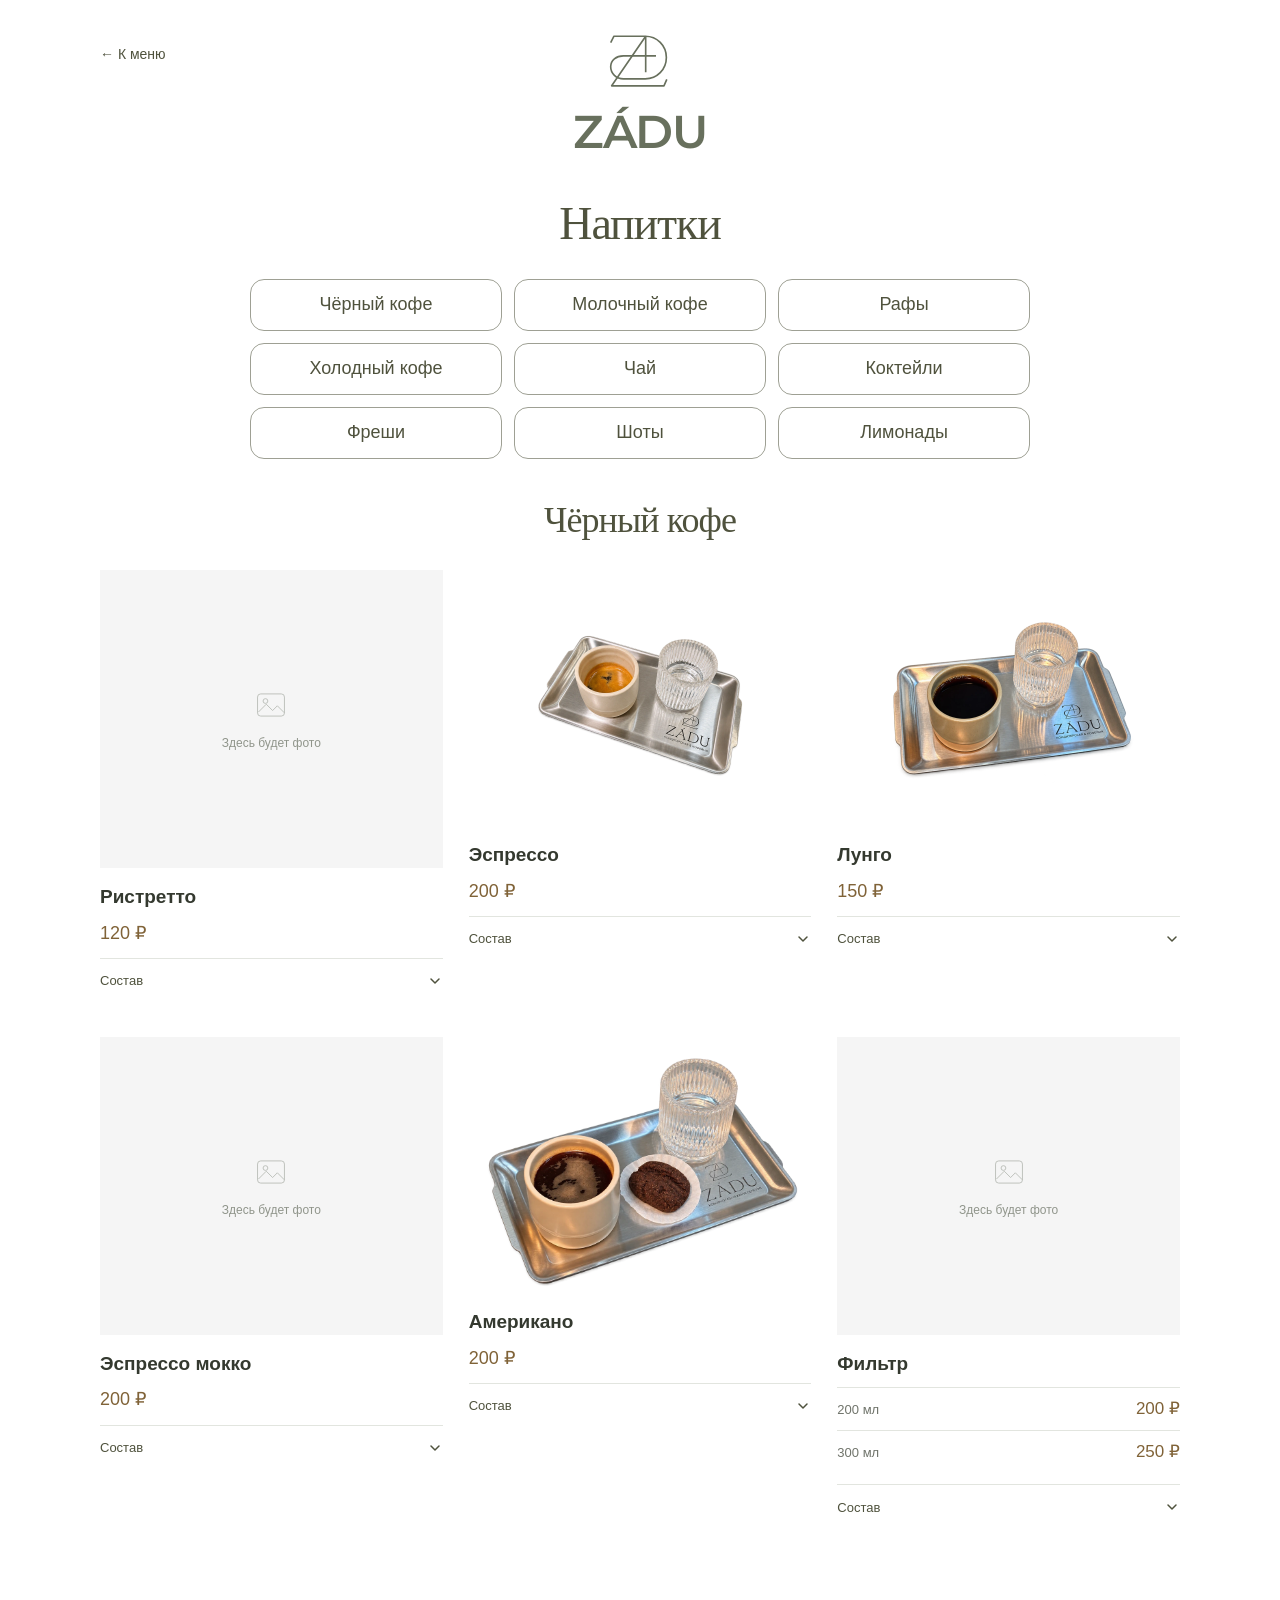
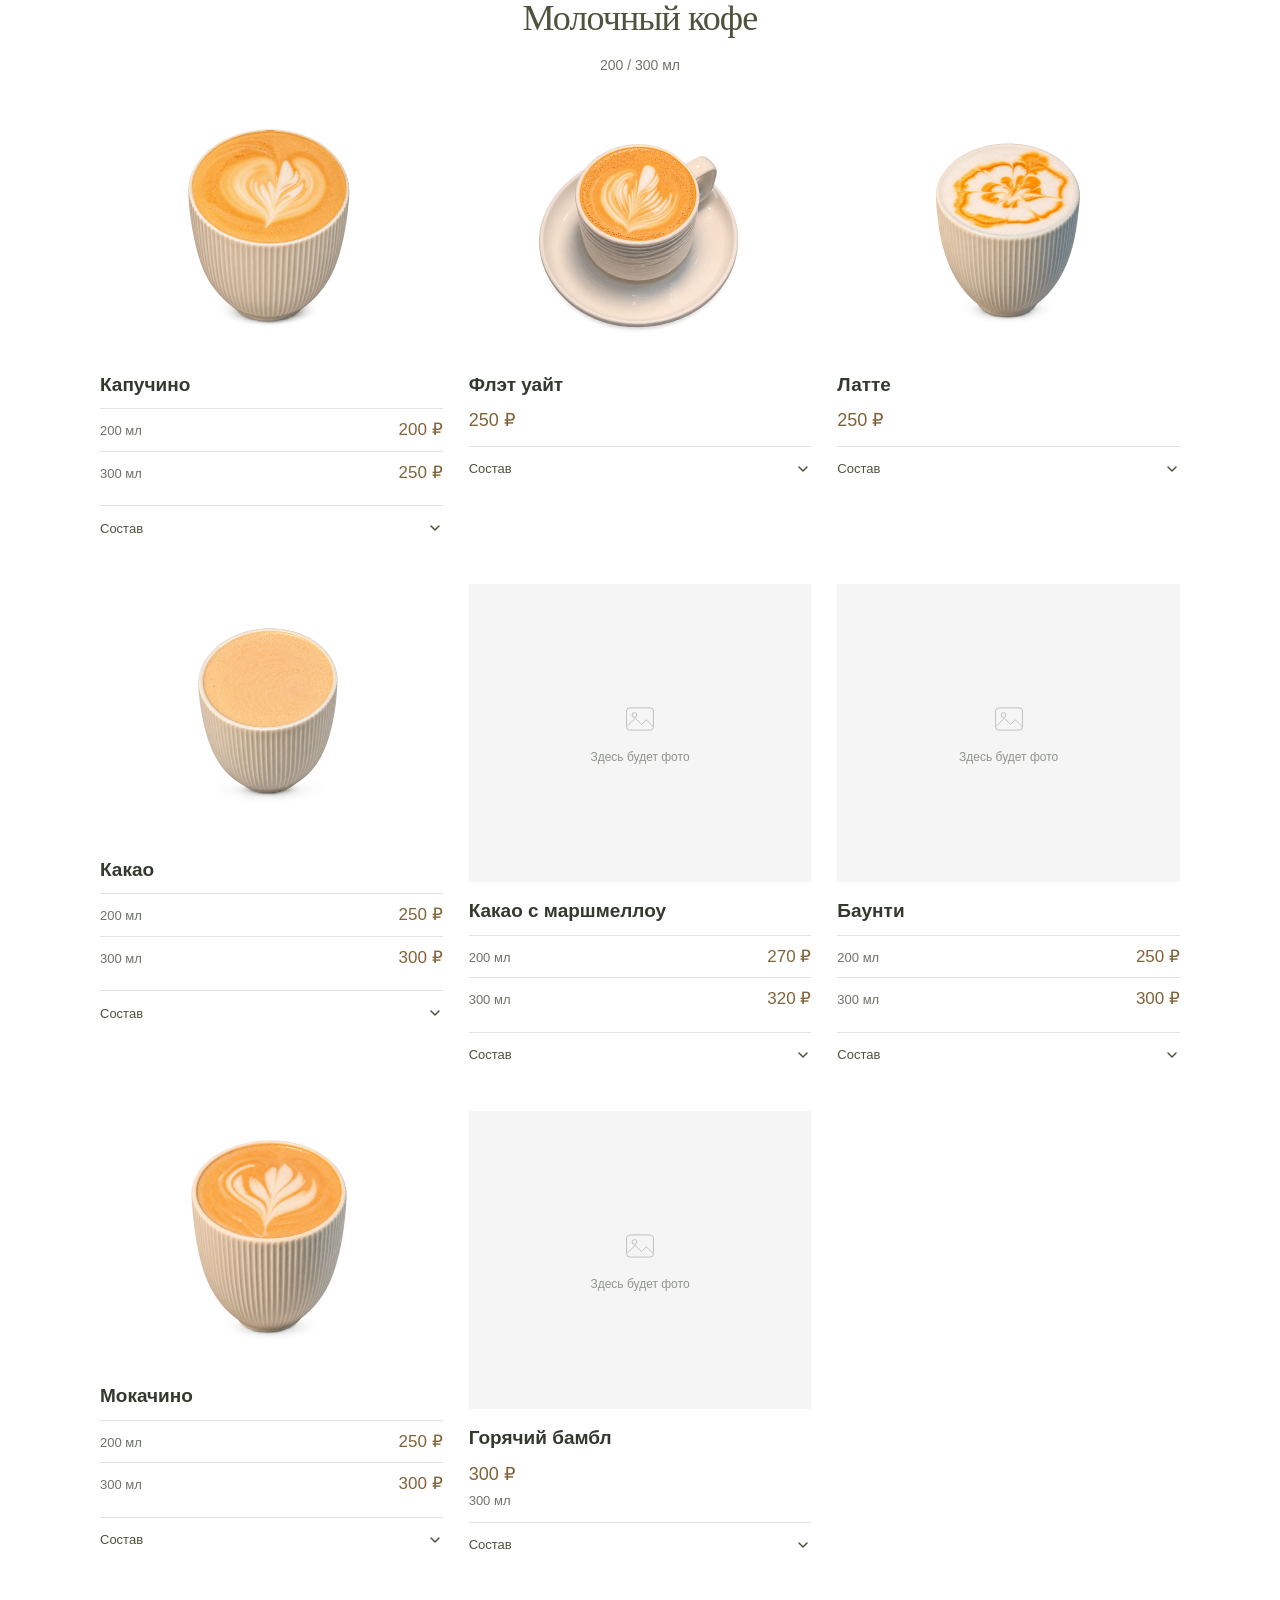
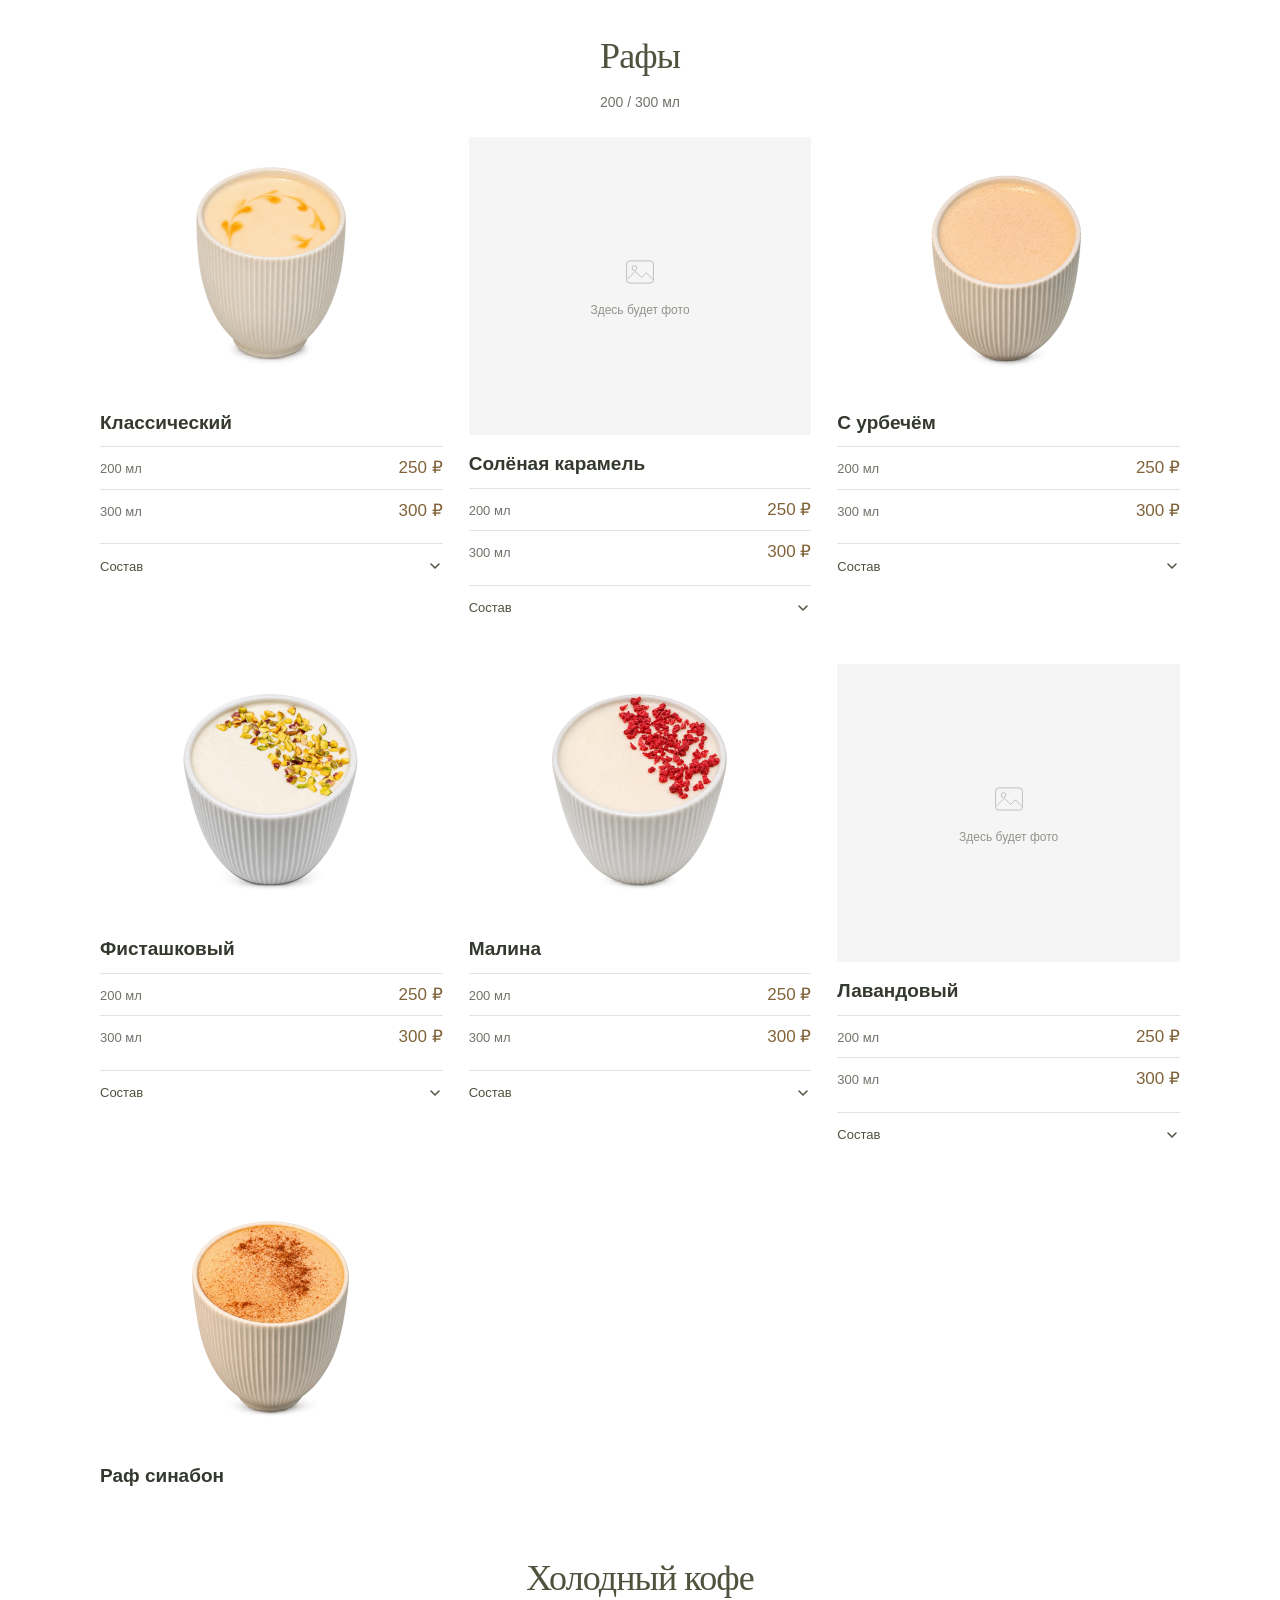
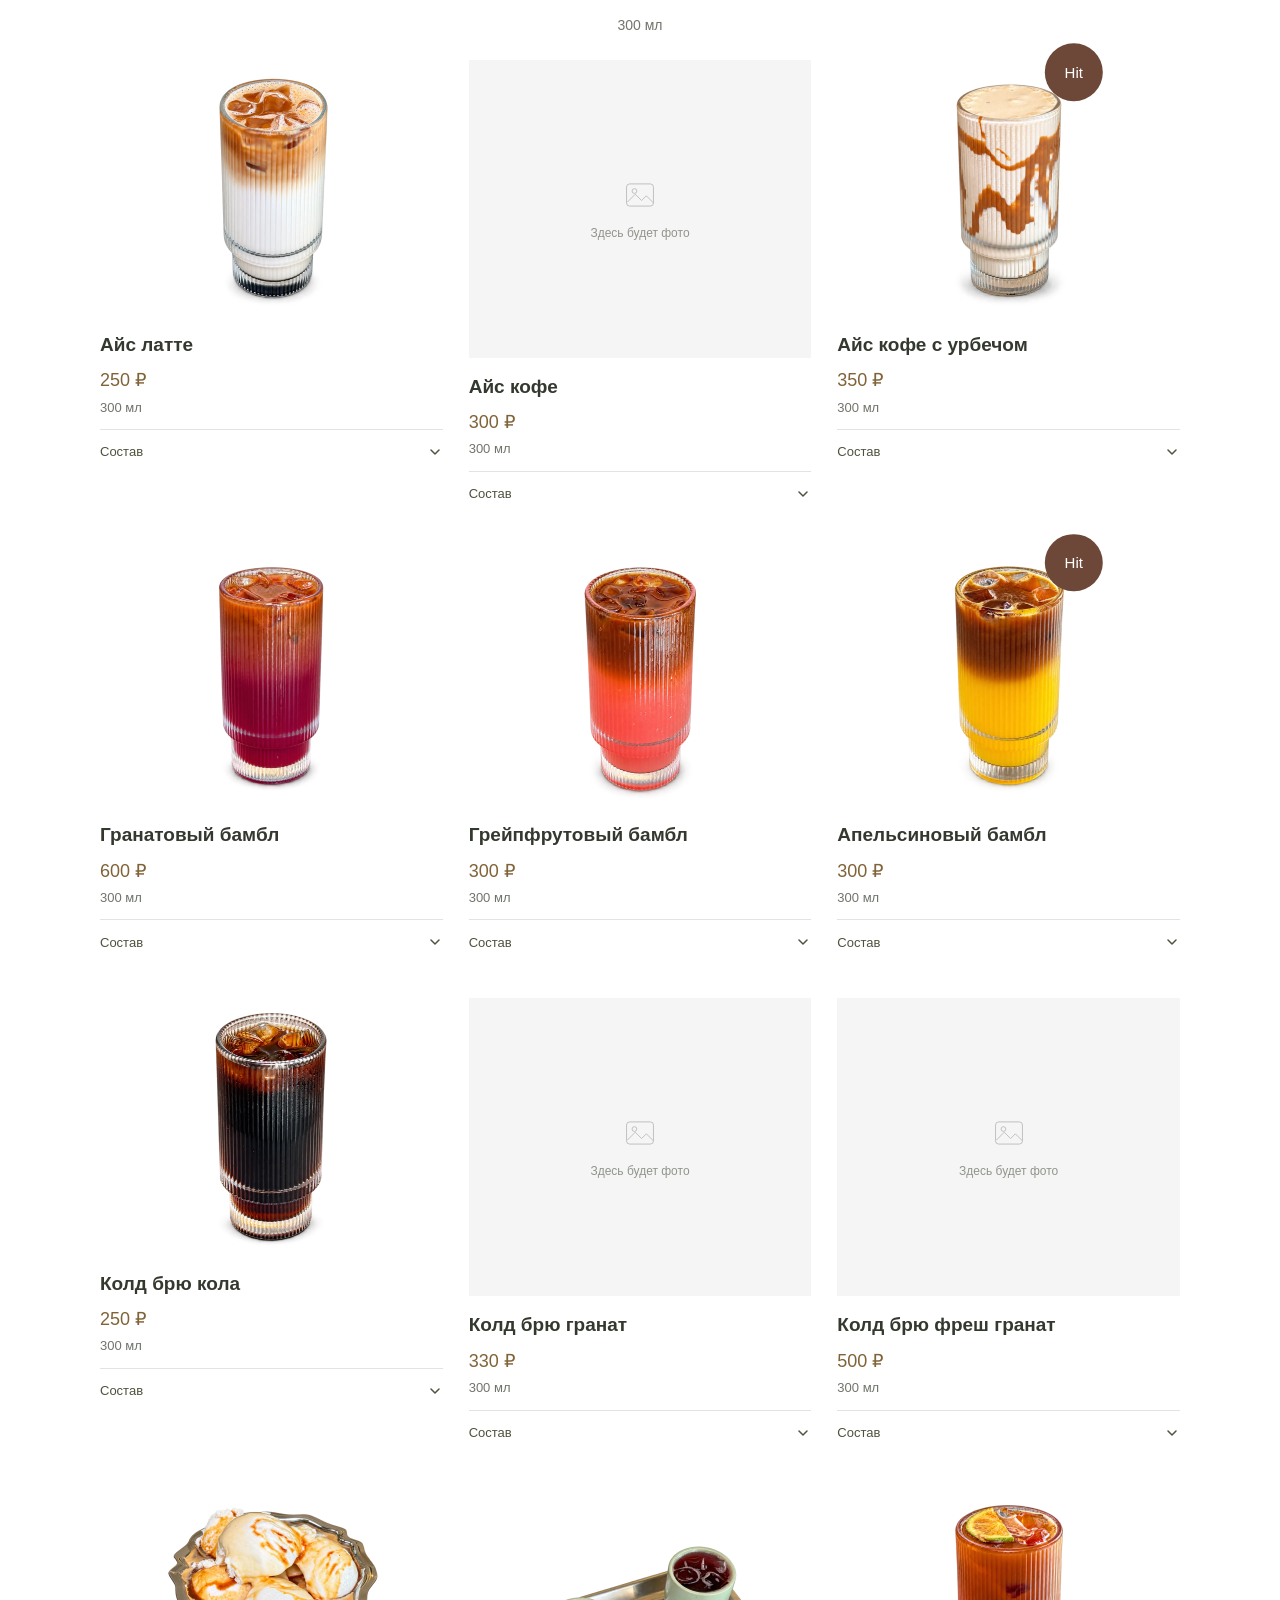
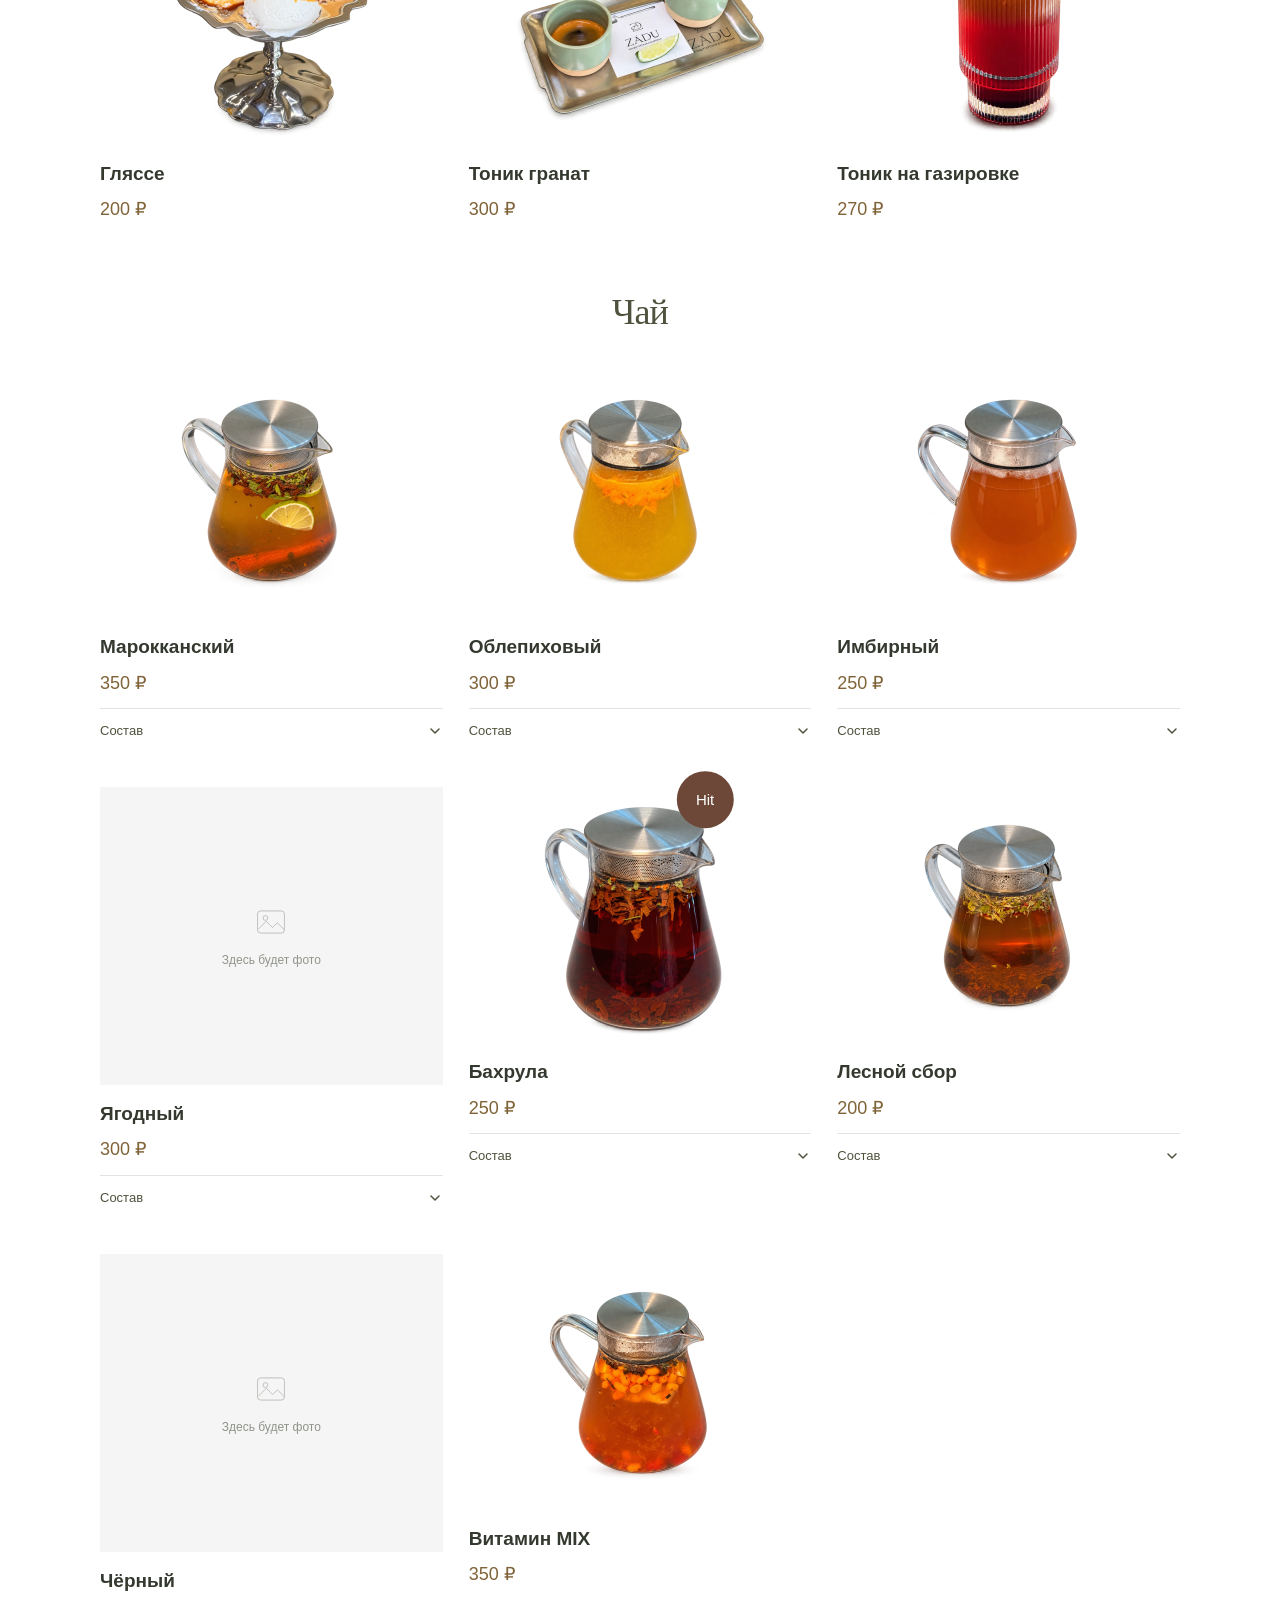
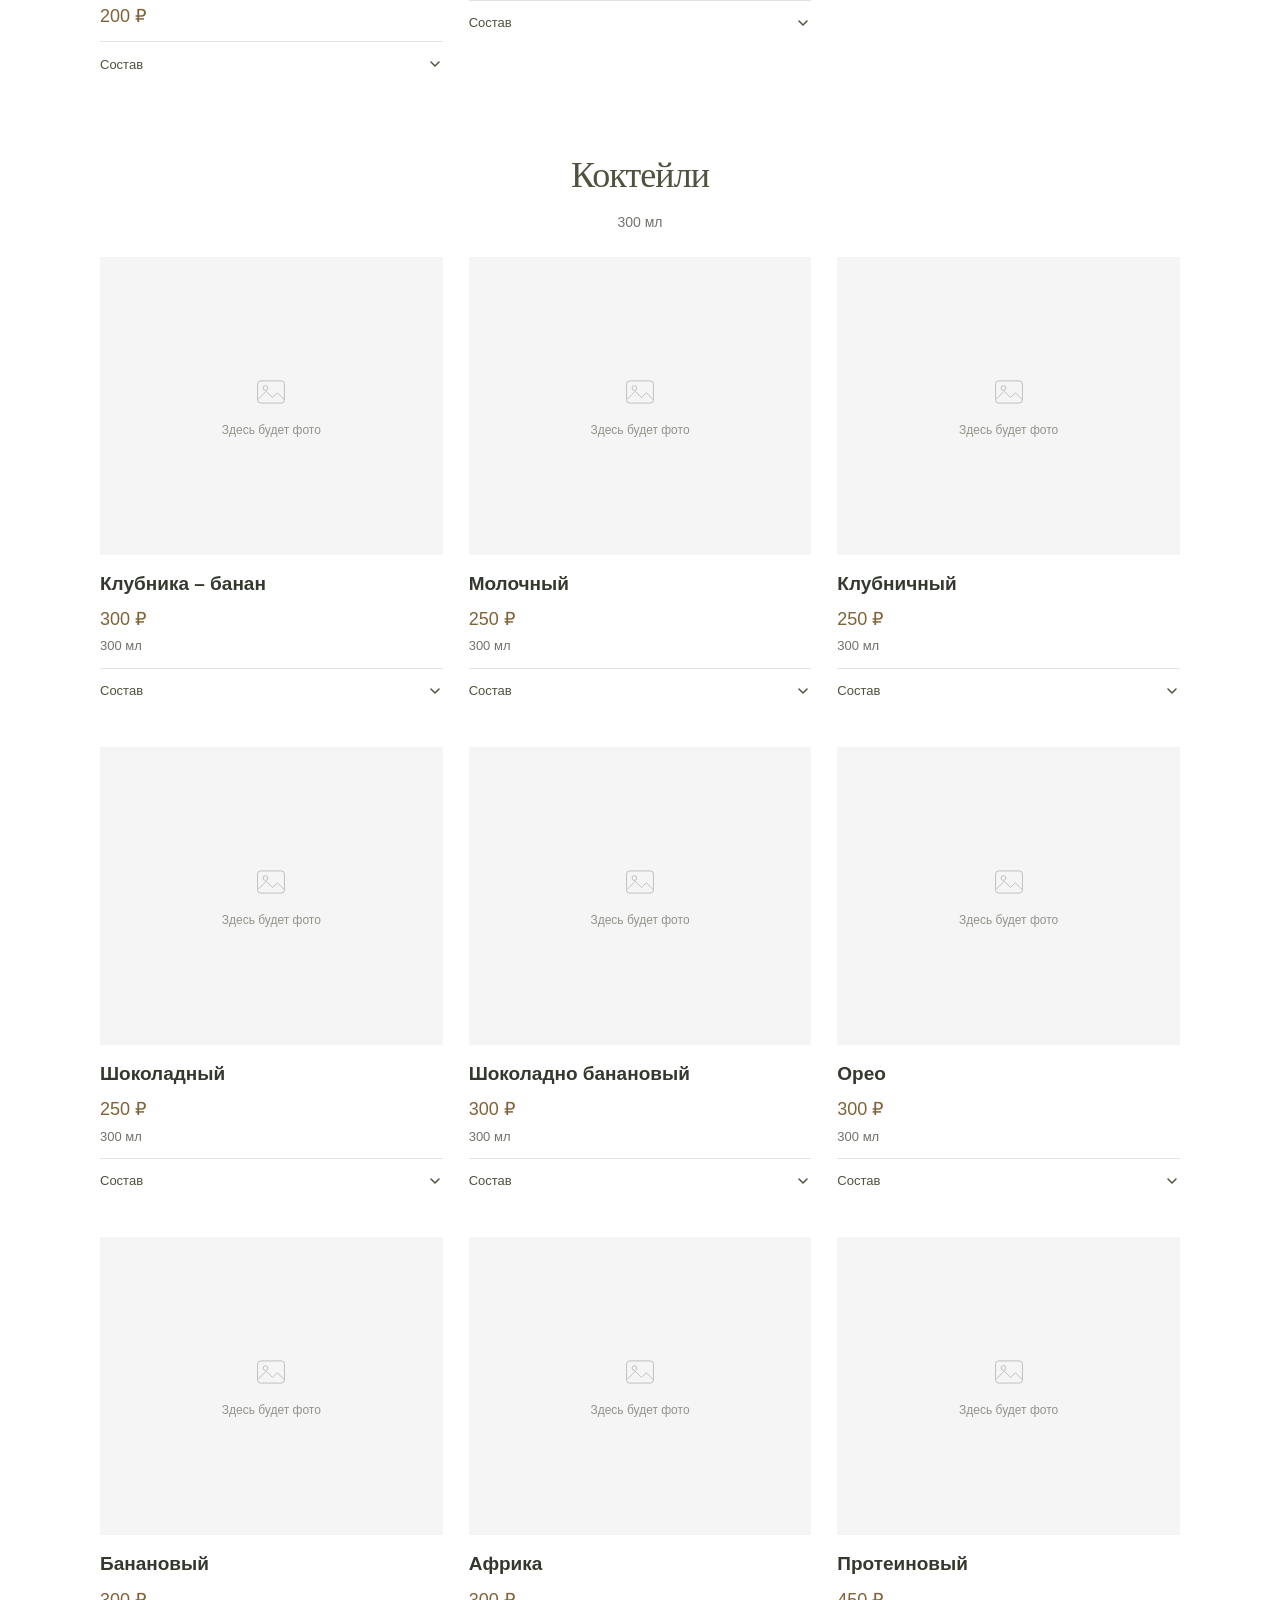
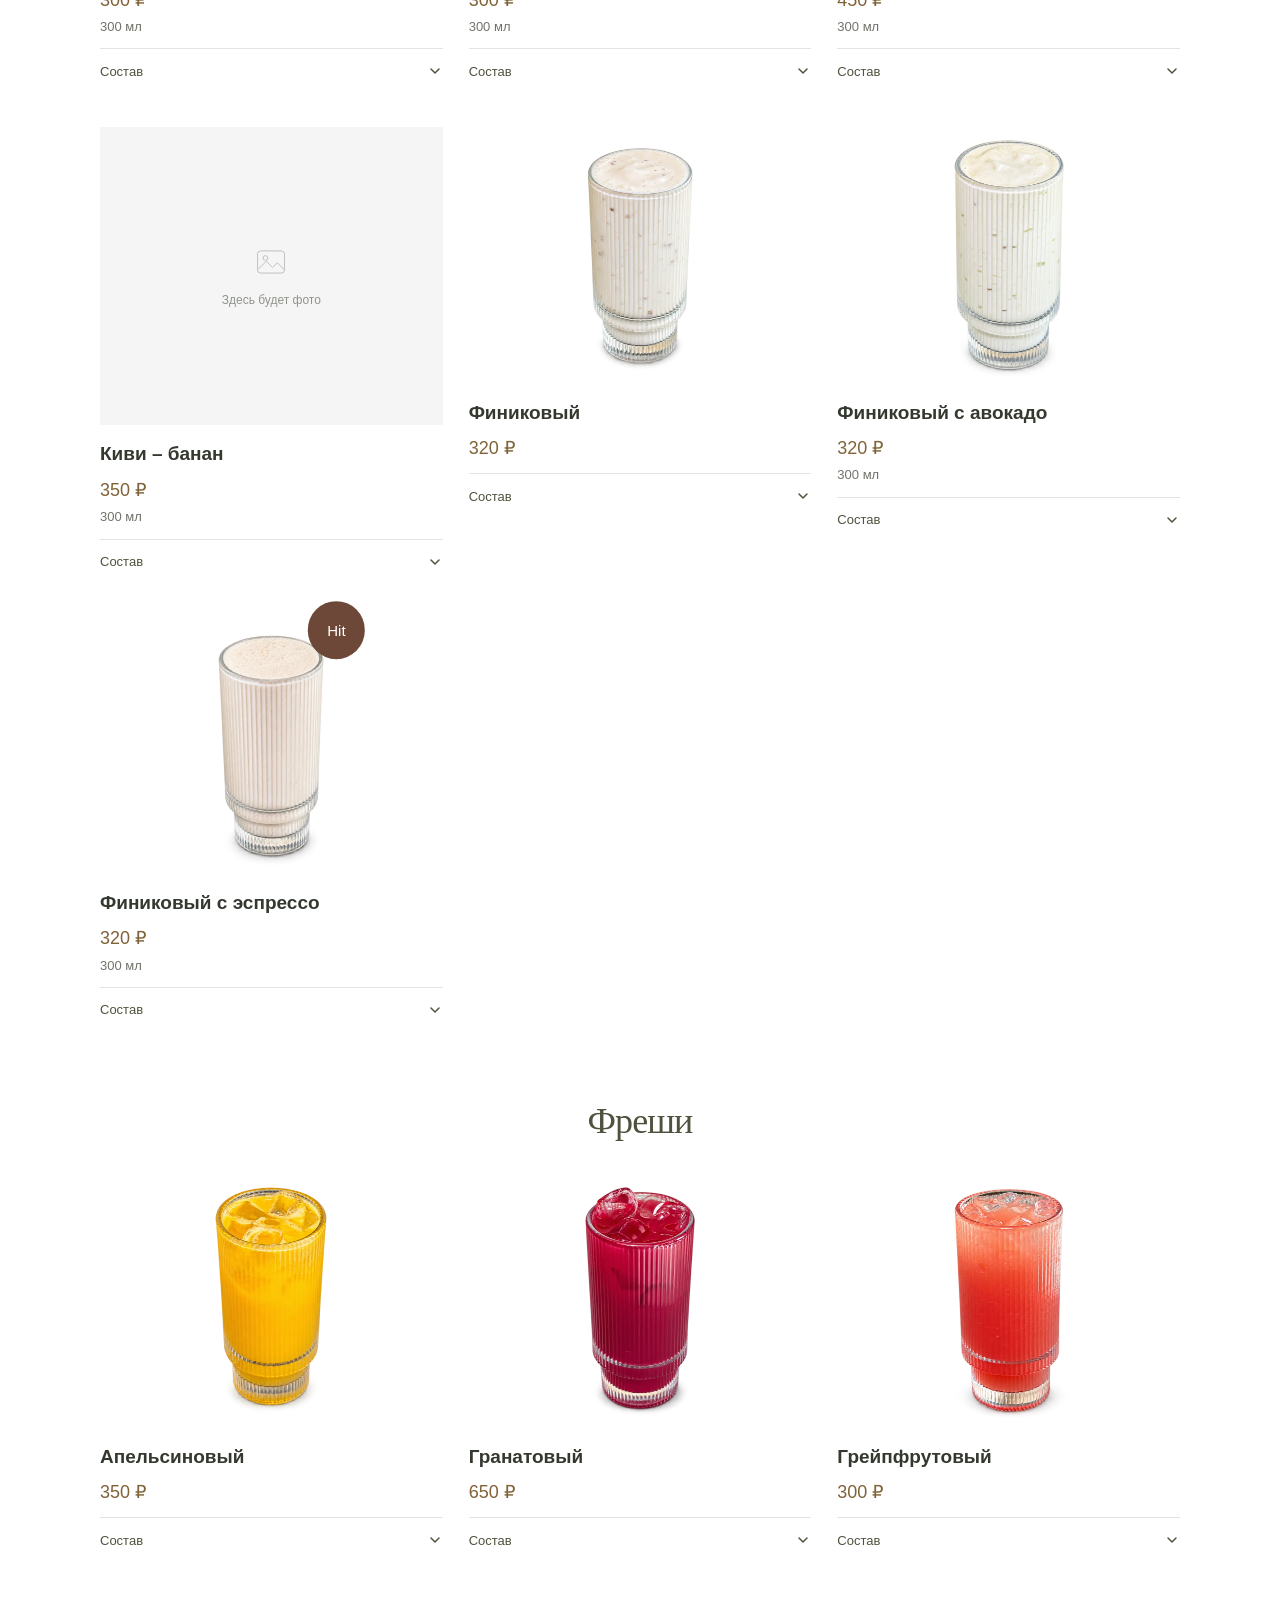
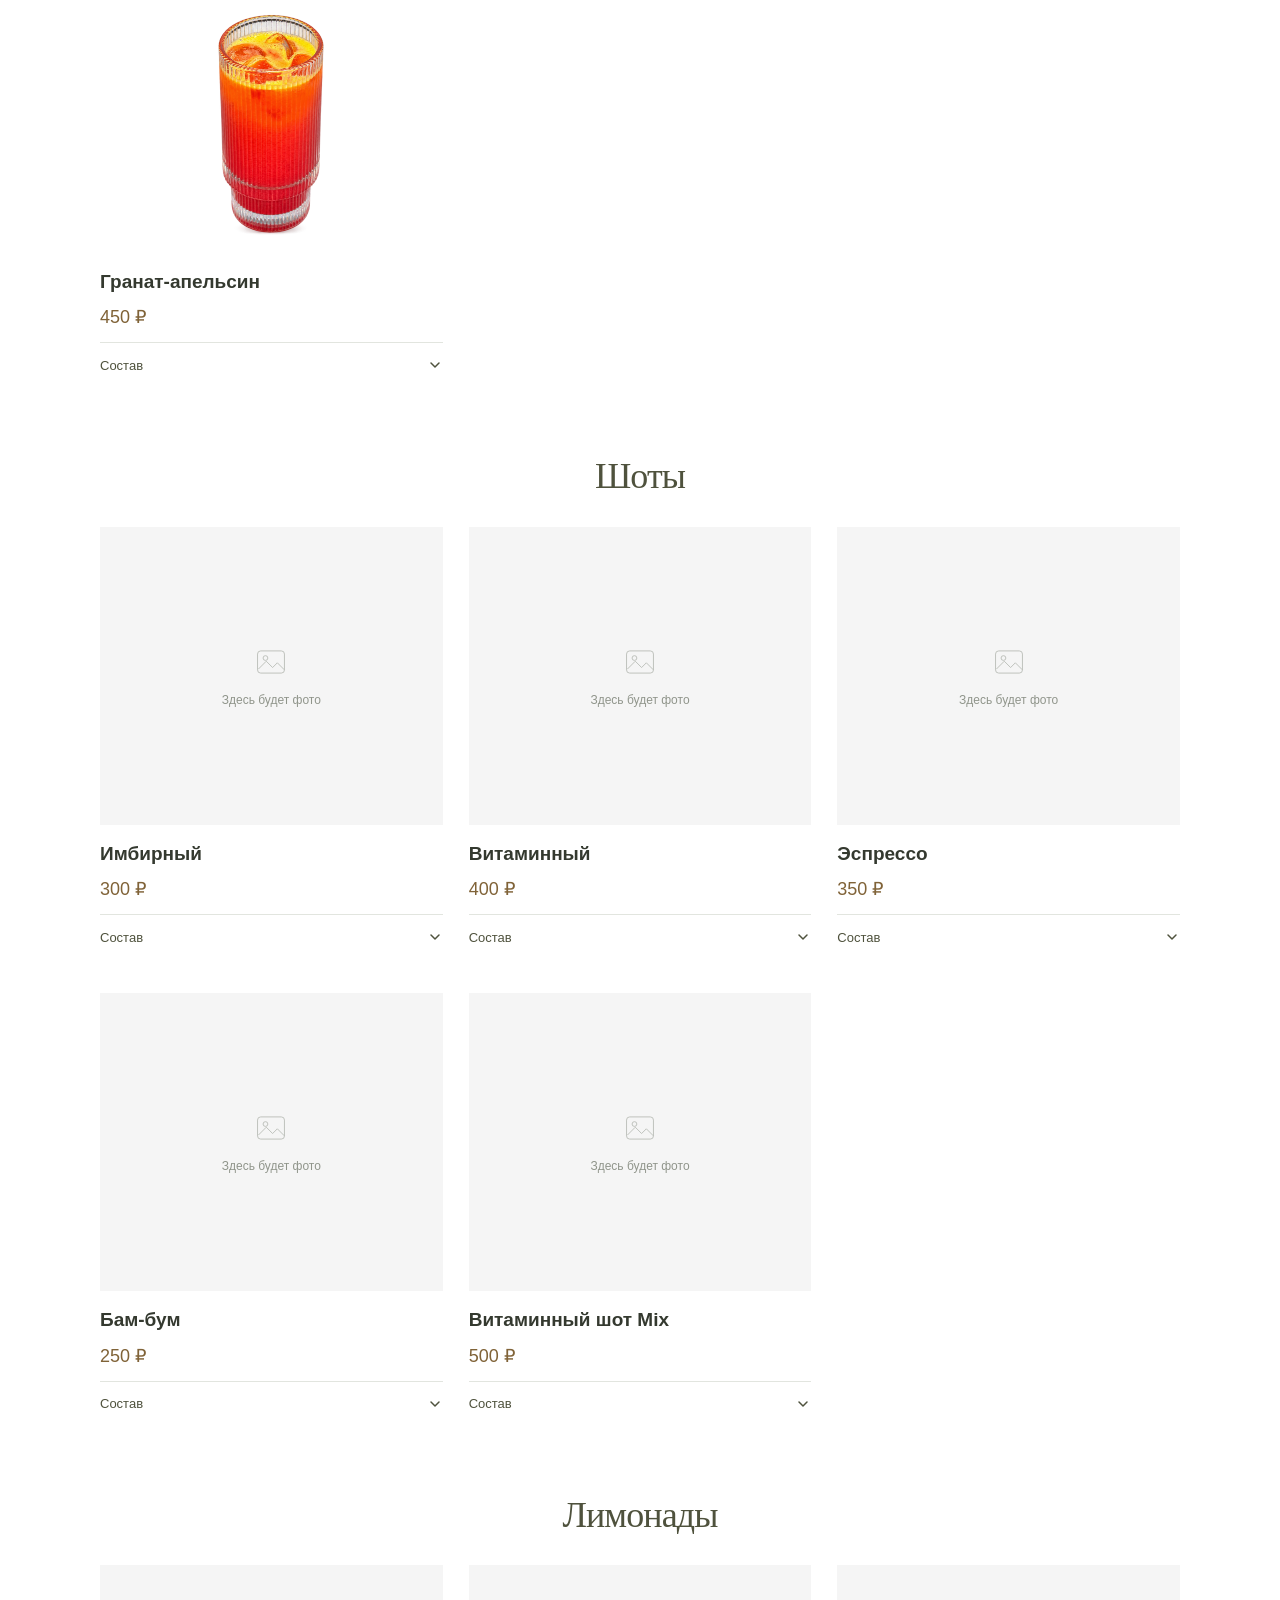
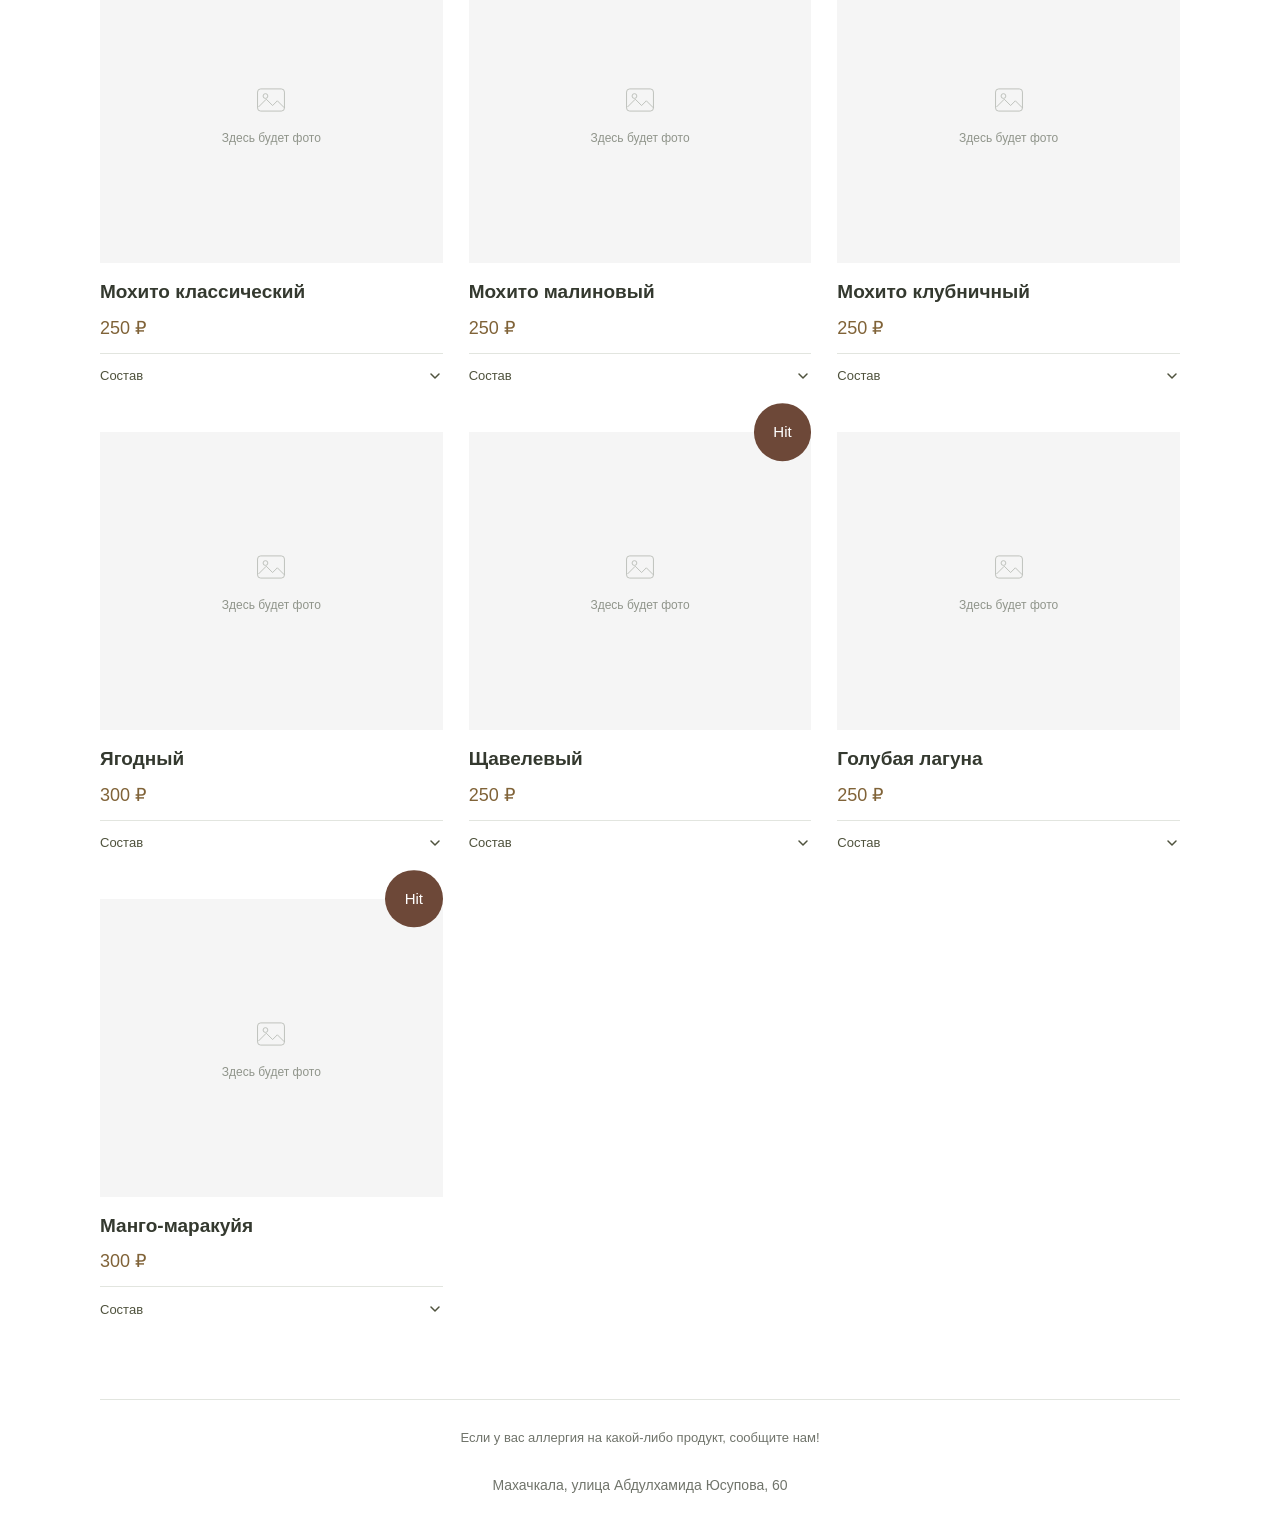
==== commit fd4257a6: "Добавить фото классического рафа" ====
--- a/interior/menu/bar/index.html
+++ b/interior/menu/bar/index.html
@@ -12,7 +12,7 @@
 </head>
 <body class="menu-page bar-page">
   <header class="site-header menu-header"><a class="brand-logo" href="../../?v=20261014-photo-loading-fix" aria-label="ZÁDU — главная"><img data-brand-logo src="../../../assets/brand-mark-crisp-20261015.svg" width="64" height="60" alt="Фирменный знак кофейни ZÁDU" decoding="async"><span class="brand-name">ZÁDU</span></a><a class="back-home" href="../?v=20261014-photo-loading-fix">← К меню</a></header>
-  <main class="bar-layout"><h1>Напитки</h1><nav class="drink-category-nav" aria-label="Категории напитков"><a class="menu-group-card" href="#coffee">Чёрный кофе</a><a class="menu-group-card" href="#milk-coffee">Молочный кофе</a><a class="menu-group-card" href="#raf">Рафы</a><a class="menu-group-card" href="#cold-coffee">Холодный кофе</a><a class="menu-group-card" href="#tea">Чай</a><a class="menu-group-card" href="#cocktails">Коктейли</a><a class="menu-group-card" href="#fresh">Фреши</a><a class="menu-group-card" href="#shots">Шоты</a><a class="menu-group-card" href="#lemonades">Лимонады</a></nav><section class="menu-category" id="coffee" aria-labelledby="heading-coffee"><h2 id="heading-coffee">Чёрный кофе</h2><div class="item-grid"><article class="menu-item drink-composition-card"><div class="item-photo menu-photo-placeholder " aria-hidden="true"><svg viewBox="0 0 48 48" fill="none"><rect x="7" y="10" width="34" height="28" rx="4"/><circle cx="17" cy="19" r="3"/><path d="m8 33 10-10 8 8 6-6 9 9"/></svg><span>Здесь будет фото</span></div><div class="item-copy"><div class="item-title"><h3>Ристретто</h3></div><p class="item-price">120 ₽</p></div><details class="drink-composition"><summary aria-label="Состав: Ристретто"><span>Состав</span><svg viewBox="0 0 16 16" fill="none" aria-hidden="true"><path d="m4 6 4 4 4-4"/></svg></summary><div class="drink-composition-content"><p><strong>Состав:</strong> более короткая экстракция эспрессо</p></div></details></article><article class="menu-item drink-composition-card"><div class="item-photo cutout-dish-photo "><img src="../../../assets/drinks/espresso-tray-transparent-20261123.webp?v=20261014-photo-loading-fix" alt="Эспрессо" width="1024" height="1024" loading="eager" decoding="async"></div><div class="item-copy"><div class="item-title"><h3>Эспрессо</h3></div><p class="item-price">200 ₽</p></div><details class="drink-composition"><summary aria-label="Состав: Эспрессо"><span>Состав</span><svg viewBox="0 0 16 16" fill="none" aria-hidden="true"><path d="m4 6 4 4 4-4"/></svg></summary><div class="drink-composition-content"><p><strong>Состав:</strong> 100% свежеобжаренный кофе, вода</p></div></details></article><article class="menu-item drink-composition-card"><div class="item-photo cutout-dish-photo "><img src="../../../assets/drinks/lungo-zadu-transparent-20261122.webp?v=20261123-lungo-transparent" alt="Лунго" width="1024" height="1024" loading="eager" fetchpriority="high" decoding="async"></div><div class="item-copy"><div class="item-title"><h3>Лунго</h3></div><p class="item-price">150 ₽</p></div><details class="drink-composition"><summary aria-label="Состав: Лунго"><span>Состав</span><svg viewBox="0 0 16 16" fill="none" aria-hidden="true"><path d="m4 6 4 4 4-4"/></svg></summary><div class="drink-composition-content"><p><strong>Состав:</strong> молотый кофе, вода</p></div></details></article><article class="menu-item drink-composition-card"><div class="item-photo menu-photo-placeholder " aria-hidden="true"><svg viewBox="0 0 48 48" fill="none"><rect x="7" y="10" width="34" height="28" rx="4"/><circle cx="17" cy="19" r="3"/><path d="m8 33 10-10 8 8 6-6 9 9"/></svg><span>Здесь будет фото</span></div><div class="item-copy"><div class="item-title"><h3>Эспрессо мокко</h3></div><p class="item-price">200 ₽</p></div><details class="drink-composition"><summary aria-label="Состав: Эспрессо мокко"><span>Состав</span><svg viewBox="0 0 16 16" fill="none" aria-hidden="true"><path d="m4 6 4 4 4-4"/></svg></summary><div class="drink-composition-content"><p><strong>Состав:</strong> эспрессо, шоколад Callebaut</p></div></details></article><article class="menu-item drink-composition-card"><div class="item-photo cutout-dish-photo "><img src="../../../assets/drinks/americano-zadu-transparent-20261123.webp?v=20261123-americano-transparent" alt="Американо" width="1000" height="750" loading="eager" decoding="async"></div><div class="item-copy"><div class="item-title"><h3>Американо</h3></div><p class="item-price">200 ₽</p></div><details class="drink-composition"><summary aria-label="Состав: Американо"><span>Состав</span><svg viewBox="0 0 16 16" fill="none" aria-hidden="true"><path d="m4 6 4 4 4-4"/></svg></summary><div class="drink-composition-content"><p><strong>Состав:</strong> двойное эспрессо, вода</p></div></details></article><article class="menu-item drink-composition-card"><div class="item-photo menu-photo-placeholder " aria-hidden="true"><svg viewBox="0 0 48 48" fill="none"><rect x="7" y="10" width="34" height="28" rx="4"/><circle cx="17" cy="19" r="3"/><path d="m8 33 10-10 8 8 6-6 9 9"/></svg><span>Здесь будет фото</span></div><div class="item-copy"><div class="item-title"><h3>Фильтр</h3></div><div class="variant-list"><div class="variant-row"><span>200 мл</span><strong>200 ₽</strong></div><div class="variant-row"><span>300 мл</span><strong>250 ₽</strong></div></div></div><details class="drink-composition"><summary aria-label="Состав: Фильтр"><span>Состав</span><svg viewBox="0 0 16 16" fill="none" aria-hidden="true"><path d="m4 6 4 4 4-4"/></svg></summary><div class="drink-composition-content"><p><strong>Состав:</strong> молотый кофе, горячая вода</p></div></details></article></div></section><section class="menu-category" id="milk-coffee" aria-labelledby="heading-milk-coffee"><h2 id="heading-milk-coffee">Молочный кофе</h2><p class="category-note">200 / 300 мл</p><div class="item-grid"><article class="menu-item drink-composition-card"><div class="item-photo cutout-dish-photo "><img src="../../../assets/drinks/cappuccino-zadu-transparent-20261123.webp?v=20261123-cappuccino-transparent" alt="Капучино" width="1024" height="1024" loading="eager" decoding="async"></div><div class="item-copy"><div class="item-title"><h3>Капучино</h3></div><div class="variant-list"><div class="variant-row"><span>200 мл</span><strong>200 ₽</strong></div><div class="variant-row"><span>300 мл</span><strong>250 ₽</strong></div></div></div><details class="drink-composition"><summary aria-label="Состав: Капучино"><span>Состав</span><svg viewBox="0 0 16 16" fill="none" aria-hidden="true"><path d="m4 6 4 4 4-4"/></svg></summary><div class="drink-composition-content"><p><strong>Состав:</strong> эспрессо, молоко</p><p class="drink-composition-note">При желании можно заменить на альтернативное молоко.</p></div></details></article><article class="menu-item drink-composition-card"><div class="item-photo cutout-dish-photo "><img src="../../../assets/drinks/flat-white-zadu-transparent-20261123.webp?v=20261123-flat-white-transparent" alt="Флэт уайт" width="1024" height="1024" loading="eager" decoding="async"></div><div class="item-copy"><div class="item-title"><h3>Флэт уайт</h3></div><p class="item-price">250 ₽</p></div><details class="drink-composition"><summary aria-label="Состав: Флэт уайт"><span>Состав</span><svg viewBox="0 0 16 16" fill="none" aria-hidden="true"><path d="m4 6 4 4 4-4"/></svg></summary><div class="drink-composition-content"><p><strong>Состав:</strong> двойное эспрессо, молоко</p><p class="drink-composition-note">При желании можно заменить на альтернативное молоко.</p></div></details></article><article class="menu-item drink-composition-card"><div class="item-photo cutout-dish-photo "><img src="../../../assets/drinks/latte-zadu-transparent-20261123.webp?v=20261123-latte-transparent" alt="Латте" width="1024" height="1024" loading="eager" fetchpriority="high" decoding="async"></div><div class="item-copy"><div class="item-title"><h3>Латте</h3></div><p class="item-price">250 ₽</p></div><details class="drink-composition"><summary aria-label="Состав: Латте"><span>Состав</span><svg viewBox="0 0 16 16" fill="none" aria-hidden="true"><path d="m4 6 4 4 4-4"/></svg></summary><div class="drink-composition-content"><p><strong>Состав:</strong> эспрессо, молоко</p><p class="drink-composition-note">При желании можно заменить на альтернативное молоко.</p></div></details></article><article class="menu-item drink-composition-card"><div class="item-photo cutout-dish-photo "><img src="../../../assets/drinks/cocoa-zadu-transparent-20261123.webp?v=20261123-cocoa-transparent" alt="Какао" width="1024" height="1024" loading="eager" fetchpriority="high" decoding="async"></div><div class="item-copy"><div class="item-title"><h3>Какао</h3></div><div class="variant-list"><div class="variant-row"><span>200 мл</span><strong>250 ₽</strong></div><div class="variant-row"><span>300 мл</span><strong>300 ₽</strong></div></div></div><details class="drink-composition"><summary aria-label="Состав: Какао"><span>Состав</span><svg viewBox="0 0 16 16" fill="none" aria-hidden="true"><path d="m4 6 4 4 4-4"/></svg></summary><div class="drink-composition-content"><p><strong>Состав:</strong> молоко, какао-порошок или натуральный шоколад — на выбор.</p></div></details></article><article class="menu-item drink-composition-card"><div class="item-photo menu-photo-placeholder " aria-hidden="true"><svg viewBox="0 0 48 48" fill="none"><rect x="7" y="10" width="34" height="28" rx="4"/><circle cx="17" cy="19" r="3"/><path d="m8 33 10-10 8 8 6-6 9 9"/></svg><span>Здесь будет фото</span></div><div class="item-copy"><div class="item-title"><h3>Какао с маршмеллоу</h3></div><div class="variant-list"><div class="variant-row"><span>200 мл</span><strong>270 ₽</strong></div><div class="variant-row"><span>300 мл</span><strong>320 ₽</strong></div></div></div><details class="drink-composition"><summary aria-label="Состав: Какао с маршмеллоу"><span>Состав</span><svg viewBox="0 0 16 16" fill="none" aria-hidden="true"><path d="m4 6 4 4 4-4"/></svg></summary><div class="drink-composition-content"><p><strong>Состав:</strong> молоко, какао-порошок или натуральный шоколад — на выбор. Добавки: маршмеллоу.</p></div></details></article><article class="menu-item drink-composition-card"><div class="item-photo menu-photo-placeholder " aria-hidden="true"><svg viewBox="0 0 48 48" fill="none"><rect x="7" y="10" width="34" height="28" rx="4"/><circle cx="17" cy="19" r="3"/><path d="m8 33 10-10 8 8 6-6 9 9"/></svg><span>Здесь будет фото</span></div><div class="item-copy"><div class="item-title"><h3>Баунти</h3></div><div class="variant-list"><div class="variant-row"><span>200 мл</span><strong>250 ₽</strong></div><div class="variant-row"><span>300 мл</span><strong>300 ₽</strong></div></div></div><details class="drink-composition"><summary aria-label="Состав: Баунти"><span>Состав</span><svg viewBox="0 0 16 16" fill="none" aria-hidden="true"><path d="m4 6 4 4 4-4"/></svg></summary><div class="drink-composition-content"><p><strong>Состав:</strong> эспрессо, молоко, шоколад Callebaut, кокосовый сироп</p></div></details></article><article class="menu-item drink-composition-card"><div class="item-photo cutout-dish-photo "><img src="../../../assets/drinks/mochaccino-zadu-transparent-20261123.webp?v=20261014-photo-loading-fix" alt="Мокачино" width="1024" height="1024" loading="eager" decoding="async"></div><div class="item-copy"><div class="item-title"><h3>Мокачино</h3></div><div class="variant-list"><div class="variant-row"><span>200 мл</span><strong>250 ₽</strong></div><div class="variant-row"><span>300 мл</span><strong>300 ₽</strong></div></div></div><details class="drink-composition"><summary aria-label="Состав: Мокачино"><span>Состав</span><svg viewBox="0 0 16 16" fill="none" aria-hidden="true"><path d="m4 6 4 4 4-4"/></svg></summary><div class="drink-composition-content"><p><strong>Состав:</strong> эспрессо, молоко, шоколад Callebaut, сироп</p></div></details></article><article class="menu-item drink-composition-card"><div class="item-photo menu-photo-placeholder " aria-hidden="true"><svg viewBox="0 0 48 48" fill="none"><rect x="7" y="10" width="34" height="28" rx="4"/><circle cx="17" cy="19" r="3"/><path d="m8 33 10-10 8 8 6-6 9 9"/></svg><span>Здесь будет фото</span></div><div class="item-copy"><div class="item-title"><h3>Горячий бамбл</h3></div><p class="item-price">300 ₽</p><p class="item-portion">300 мл</p></div><details class="drink-composition"><summary aria-label="Состав: Горячий бамбл"><span>Состав</span><svg viewBox="0 0 16 16" fill="none" aria-hidden="true"><path d="m4 6 4 4 4-4"/></svg></summary><div class="drink-composition-content"><p><strong>Состав:</strong> эспрессо, апельсиновый сок. Сироп — на выбор.</p></div></details></article></div></section><section class="menu-category" id="raf" aria-labelledby="heading-raf"><h2 id="heading-raf">Рафы</h2><p class="category-note">200 / 300 мл</p><div class="item-grid"><article class="menu-item drink-composition-card"><div class="item-photo menu-photo-placeholder " aria-hidden="true"><svg viewBox="0 0 48 48" fill="none"><rect x="7" y="10" width="34" height="28" rx="4"/><circle cx="17" cy="19" r="3"/><path d="m8 33 10-10 8 8 6-6 9 9"/></svg><span>Здесь будет фото</span></div><div class="item-copy"><div class="item-title"><h3>Классический</h3></div><div class="variant-list"><div class="variant-row"><span>200 мл</span><strong>250 ₽</strong></div><div class="variant-row"><span>300 мл</span><strong>300 ₽</strong></div></div></div><details class="drink-composition"><summary aria-label="Состав: Классический"><span>Состав</span><svg viewBox="0 0 16 16" fill="none" aria-hidden="true"><path d="m4 6 4 4 4-4"/></svg></summary><div class="drink-composition-content"><p><strong>Состав:</strong> эспрессо, сливки</p></div></details></article><article class="menu-item drink-composition-card"><div class="item-photo menu-photo-placeholder " aria-hidden="true"><svg viewBox="0 0 48 48" fill="none"><rect x="7" y="10" width="34" height="28" rx="4"/><circle cx="17" cy="19" r="3"/><path d="m8 33 10-10 8 8 6-6 9 9"/></svg><span>Здесь будет фото</span></div><div class="item-copy"><div class="item-title"><h3>Солёная карамель</h3></div><div class="variant-list"><div class="variant-row"><span>200 мл</span><strong>250 ₽</strong></div><div class="variant-row"><span>300 мл</span><strong>300 ₽</strong></div></div></div><details class="drink-composition"><summary aria-label="Состав: Солёная карамель"><span>Состав</span><svg viewBox="0 0 16 16" fill="none" aria-hidden="true"><path d="m4 6 4 4 4-4"/></svg></summary><div class="drink-composition-content"><p><strong>Состав:</strong> эспрессо, сливки, сироп «Солёная карамель»</p></div></details></article><article class="menu-item drink-composition-card"><div class="item-photo cutout-dish-photo "><img src="../../../assets/drinks/raf-urbech-zadu-transparent-20261123.webp?v=20261123-raf-urbech-transparent" alt="Раф с урбечём" width="1024" height="1024" loading="eager" decoding="async"></div><div class="item-copy"><div class="item-title"><h3>С урбечём</h3></div><div class="variant-list"><div class="variant-row"><span>200 мл</span><strong>250 ₽</strong></div><div class="variant-row"><span>300 мл</span><strong>300 ₽</strong></div></div></div><details class="drink-composition"><summary aria-label="Состав: С урбечём"><span>Состав</span><svg viewBox="0 0 16 16" fill="none" aria-hidden="true"><path d="m4 6 4 4 4-4"/></svg></summary><div class="drink-composition-content"><p><strong>Состав:</strong> эспрессо, сливки, урбеч</p></div></details></article><article class="menu-item drink-composition-card"><div class="item-photo cutout-dish-photo "><img src="../../../assets/drinks/raf-pistachio-transparent-20261123.webp?v=20261014-photo-loading-fix" alt="Раф Фисташковый" width="1024" height="1024" loading="eager" decoding="async"></div><div class="item-copy"><div class="item-title"><h3>Фисташковый</h3></div><div class="variant-list"><div class="variant-row"><span>200 мл</span><strong>250 ₽</strong></div><div class="variant-row"><span>300 мл</span><strong>300 ₽</strong></div></div></div><details class="drink-composition"><summary aria-label="Состав: Фисташковый"><span>Состав</span><svg viewBox="0 0 16 16" fill="none" aria-hidden="true"><path d="m4 6 4 4 4-4"/></svg></summary><div class="drink-composition-content"><p><strong>Состав:</strong> эспрессо, сливки, фисташковый сироп</p></div></details></article><article class="menu-item drink-composition-card"><div class="item-photo cutout-dish-photo "><img src="../../../assets/drinks/raf-raspberry-transparent-20261123.webp?v=20261014-photo-loading-fix" alt="Раф Малина" width="1024" height="1024" loading="eager" decoding="async"></div><div class="item-copy"><div class="item-title"><h3>Малина</h3></div><div class="variant-list"><div class="variant-row"><span>200 мл</span><strong>250 ₽</strong></div><div class="variant-row"><span>300 мл</span><strong>300 ₽</strong></div></div></div><details class="drink-composition"><summary aria-label="Состав: Малина"><span>Состав</span><svg viewBox="0 0 16 16" fill="none" aria-hidden="true"><path d="m4 6 4 4 4-4"/></svg></summary><div class="drink-composition-content"><p><strong>Состав:</strong> эспрессо, сливки, малиновый сироп</p></div></details></article><article class="menu-item drink-composition-card"><div class="item-photo menu-photo-placeholder " aria-hidden="true"><svg viewBox="0 0 48 48" fill="none"><rect x="7" y="10" width="34" height="28" rx="4"/><circle cx="17" cy="19" r="3"/><path d="m8 33 10-10 8 8 6-6 9 9"/></svg><span>Здесь будет фото</span></div><div class="item-copy"><div class="item-title"><h3>Лавандовый</h3></div><div class="variant-list"><div class="variant-row"><span>200 мл</span><strong>250 ₽</strong></div><div class="variant-row"><span>300 мл</span><strong>300 ₽</strong></div></div></div><details class="drink-composition"><summary aria-label="Состав: Лавандовый"><span>Состав</span><svg viewBox="0 0 16 16" fill="none" aria-hidden="true"><path d="m4 6 4 4 4-4"/></svg></summary><div class="drink-composition-content"><p><strong>Состав:</strong> эспрессо, сливки, лавандовый сироп</p></div></details></article><article class="menu-item"><div class="item-photo cutout-dish-photo "><img src="../../../assets/drinks/raf-sinabon-transparent-20261123.webp?v=20261014-photo-loading-fix" alt="Раф синабон" width="1024" height="1024" loading="eager" decoding="async"></div><div class="item-copy"><div class="item-title"><h3>Раф синабон</h3></div></div></article></div></section><section class="menu-category" id="cold-coffee" aria-labelledby="heading-cold-coffee"><h2 id="heading-cold-coffee">Холодный кофе</h2><p class="category-note">300 мл</p><div class="item-grid"><article class="menu-item drink-composition-card"><div class="item-photo cutout-dish-photo "><img src="../../../assets/drinks/iced-latte-transparent-20261020.webp?v=20261014-photo-loading-fix" alt="Айс латте" width="1024" height="1024" loading="eager" decoding="async"></div><div class="item-copy"><div class="item-title"><h3>Айс латте</h3></div><p class="item-price">250 ₽</p><p class="item-portion">300 мл</p></div><details class="drink-composition"><summary aria-label="Состав: Айс латте"><span>Состав</span><svg viewBox="0 0 16 16" fill="none" aria-hidden="true"><path d="m4 6 4 4 4-4"/></svg></summary><div class="drink-composition-content"><p><strong>Состав:</strong> эспрессо, молоко, сироп</p></div></details></article><article class="menu-item drink-composition-card"><div class="item-photo menu-photo-placeholder " aria-hidden="true"><svg viewBox="0 0 48 48" fill="none"><rect x="7" y="10" width="34" height="28" rx="4"/><circle cx="17" cy="19" r="3"/><path d="m8 33 10-10 8 8 6-6 9 9"/></svg><span>Здесь будет фото</span></div><div class="item-copy"><div class="item-title"><h3>Айс кофе</h3></div><p class="item-price">300 ₽</p><p class="item-portion">300 мл</p></div><details class="drink-composition"><summary aria-label="Состав: Айс кофе"><span>Состав</span><svg viewBox="0 0 16 16" fill="none" aria-hidden="true"><path d="m4 6 4 4 4-4"/></svg></summary><div class="drink-composition-content"><p><strong>Состав:</strong> эспрессо, молоко, мороженое</p></div></details></article><article class="menu-item drink-composition-card"><div class="menu-item-media menu-item-media-cutout"><div class="item-photo cutout-dish-photo "><img src="../../../assets/drinks/iced-urbech-coffee-transparent-20261020.webp?v=20261014-photo-loading-fix" alt="Айс кофе с урбечом" width="1024" height="1024" loading="eager" decoding="async"></div><span class="menu-hit" lang="en" title="Хит продаж">Hit</span></div><div class="item-copy"><div class="item-title"><h3>Айс кофе с урбечом</h3></div><p class="item-price">350 ₽</p><p class="item-portion">300 мл</p></div><details class="drink-composition"><summary aria-label="Состав: Айс кофе с урбечом"><span>Состав</span><svg viewBox="0 0 16 16" fill="none" aria-hidden="true"><path d="m4 6 4 4 4-4"/></svg></summary><div class="drink-composition-content"><p><strong>Состав:</strong> эспрессо, молоко, мороженое, урбеч</p></div></details></article><article class="menu-item drink-composition-card"><div class="item-photo cutout-dish-photo "><img src="../../../assets/drinks/pomegranate-bumble-transparent-20261020.webp?v=20261014-photo-loading-fix" alt="Гранатовый бамбл" width="1024" height="1024" loading="eager" decoding="async"></div><div class="item-copy"><div class="item-title"><h3>Гранатовый бамбл</h3></div><p class="item-price">600 ₽</p><p class="item-portion">300 мл</p></div><details class="drink-composition"><summary aria-label="Состав: Гранатовый бамбл"><span>Состав</span><svg viewBox="0 0 16 16" fill="none" aria-hidden="true"><path d="m4 6 4 4 4-4"/></svg></summary><div class="drink-composition-content"><p><strong>Состав:</strong> эспрессо, фреш гранатовый</p></div></details></article><article class="menu-item drink-composition-card"><div class="item-photo cutout-dish-photo "><img src="../../../assets/drinks/grapefruit-bumble-transparent-20261020.webp?v=20261014-photo-loading-fix" alt="Грейпфрутовый бамбл" width="1024" height="1024" loading="eager" decoding="async"></div><div class="item-copy"><div class="item-title"><h3>Грейпфрутовый бамбл</h3></div><p class="item-price">300 ₽</p><p class="item-portion">300 мл</p></div><details class="drink-composition"><summary aria-label="Состав: Грейпфрутовый бамбл"><span>Состав</span><svg viewBox="0 0 16 16" fill="none" aria-hidden="true"><path d="m4 6 4 4 4-4"/></svg></summary><div class="drink-composition-content"><p><strong>Состав:</strong> эспрессо, фреш грейпфрутовый</p></div></details></article><article class="menu-item drink-composition-card"><div class="menu-item-media menu-item-media-cutout"><div class="item-photo cutout-dish-photo "><img src="../../../assets/drinks/orange-bumble-transparent-20261020.webp?v=20261014-photo-loading-fix" alt="Апельсиновый бамбл" width="1024" height="1024" loading="eager" decoding="async"></div><span class="menu-hit" lang="en" title="Хит продаж">Hit</span></div><div class="item-copy"><div class="item-title"><h3>Апельсиновый бамбл</h3></div><p class="item-price">300 ₽</p><p class="item-portion">300 мл</p></div><details class="drink-composition"><summary aria-label="Состав: Апельсиновый бамбл"><span>Состав</span><svg viewBox="0 0 16 16" fill="none" aria-hidden="true"><path d="m4 6 4 4 4-4"/></svg></summary><div class="drink-composition-content"><p><strong>Состав:</strong> эспрессо, фреш апельсиновый</p></div></details></article><article class="menu-item drink-composition-card"><div class="item-photo cutout-dish-photo "><img src="../../../assets/drinks/cold-brew-cola-transparent-20261020.webp?v=20261014-photo-loading-fix" alt="Колд брю кола" width="1024" height="1024" loading="eager" decoding="async"></div><div class="item-copy"><div class="item-title"><h3>Колд брю кола</h3></div><p class="item-price">250 ₽</p><p class="item-portion">300 мл</p></div><details class="drink-composition"><summary aria-label="Состав: Колд брю кола"><span>Состав</span><svg viewBox="0 0 16 16" fill="none" aria-hidden="true"><path d="m4 6 4 4 4-4"/></svg></summary><div class="drink-composition-content"><p><strong>Состав:</strong> колд брю, кола</p></div></details></article><article class="menu-item drink-composition-card"><div class="item-photo menu-photo-placeholder " aria-hidden="true"><svg viewBox="0 0 48 48" fill="none"><rect x="7" y="10" width="34" height="28" rx="4"/><circle cx="17" cy="19" r="3"/><path d="m8 33 10-10 8 8 6-6 9 9"/></svg><span>Здесь будет фото</span></div><div class="item-copy"><div class="item-title"><h3>Колд брю гранат</h3></div><p class="item-price">330 ₽</p><p class="item-portion">300 мл</p></div><details class="drink-composition"><summary aria-label="Состав: Колд брю гранат"><span>Состав</span><svg viewBox="0 0 16 16" fill="none" aria-hidden="true"><path d="m4 6 4 4 4-4"/></svg></summary><div class="drink-composition-content"><p><strong>Состав:</strong> колд брю, гранатовый сироп, вода</p></div></details></article><article class="menu-item drink-composition-card"><div class="item-photo menu-photo-placeholder " aria-hidden="true"><svg viewBox="0 0 48 48" fill="none"><rect x="7" y="10" width="34" height="28" rx="4"/><circle cx="17" cy="19" r="3"/><path d="m8 33 10-10 8 8 6-6 9 9"/></svg><span>Здесь будет фото</span></div><div class="item-copy"><div class="item-title"><h3>Колд брю фреш гранат</h3></div><p class="item-price">500 ₽</p><p class="item-portion">300 мл</p></div><details class="drink-composition"><summary aria-label="Состав: Колд брю фреш гранат"><span>Состав</span><svg viewBox="0 0 16 16" fill="none" aria-hidden="true"><path d="m4 6 4 4 4-4"/></svg></summary><div class="drink-composition-content"><p><strong>Состав:</strong> колд брю, гранатовый фреш</p></div></details></article><article class="menu-item"><div class="item-photo cutout-dish-photo "><img src="../../../assets/drinks/glace-transparent-20261020.webp?v=20261014-photo-loading-fix" alt="Гляссе" width="1024" height="1024" loading="eager" decoding="async"></div><div class="item-copy"><div class="item-title"><h3>Гляссе</h3></div><p class="item-price">200 ₽</p></div></article><article class="menu-item"><div class="item-photo cutout-dish-photo "><img src="../../../assets/drinks/pomegranate-tonic-transparent-20261020.webp?v=20261014-photo-loading-fix" alt="Тоник гранат" width="1024" height="1024" loading="eager" decoding="async"></div><div class="item-copy"><div class="item-title"><h3>Тоник гранат</h3></div><p class="item-price">300 ₽</p></div></article><article class="menu-item"><div class="item-photo cutout-dish-photo "><img src="../../../assets/drinks/soda-tonic-transparent-20261020.webp?v=20261014-photo-loading-fix" alt="Тоник на газировке" width="1024" height="1024" loading="eager" decoding="async"></div><div class="item-copy"><div class="item-title"><h3>Тоник на газировке</h3></div><p class="item-price">270 ₽</p></div></article></div></section><section class="menu-category" id="tea" aria-labelledby="heading-tea"><h2 id="heading-tea">Чай</h2><div class="item-grid"><article class="menu-item drink-composition-card"><div class="item-photo cutout-dish-photo "><img src="../../../assets/drinks/moroccan-tea-transparent-20261123.webp?v=20261014-photo-loading-fix" alt="Чай Марокканский" width="1024" height="1024" loading="eager" decoding="async"></div><div class="item-copy"><div class="item-title"><h3>Марокканский</h3></div><p class="item-price">350 ₽</p></div><details class="drink-composition"><summary aria-label="Состав: Марокканский"><span>Состав</span><svg viewBox="0 0 16 16" fill="none" aria-hidden="true"><path d="m4 6 4 4 4-4"/></svg></summary><div class="drink-composition-content"><p><strong>Состав:</strong> чёрный чай, лимон, лайм, апельсин, мёд, корица</p></div></details></article><article class="menu-item drink-composition-card"><div class="item-photo cutout-dish-photo "><img src="../../../assets/drinks/sea-buckthorn-tea-transparent-20261123.webp?v=20261014-photo-loading-fix" alt="Чай Облепиховый" width="1024" height="1024" loading="eager" decoding="async"></div><div class="item-copy"><div class="item-title"><h3>Облепиховый</h3></div><p class="item-price">300 ₽</p></div><details class="drink-composition"><summary aria-label="Состав: Облепиховый"><span>Состав</span><svg viewBox="0 0 16 16" fill="none" aria-hidden="true"><path d="m4 6 4 4 4-4"/></svg></summary><div class="drink-composition-content"><p><strong>Состав:</strong> чёрный чай, облепиха, мёд, апельсин</p></div></details></article><article class="menu-item drink-composition-card"><div class="item-photo cutout-dish-photo "><img src="../../../assets/drinks/ginger-tea-transparent-20261123.webp?v=20261014-photo-loading-fix" alt="Чай Имбирный" width="1024" height="1024" loading="eager" decoding="async"></div><div class="item-copy"><div class="item-title"><h3>Имбирный</h3></div><p class="item-price">250 ₽</p></div><details class="drink-composition"><summary aria-label="Состав: Имбирный"><span>Состав</span><svg viewBox="0 0 16 16" fill="none" aria-hidden="true"><path d="m4 6 4 4 4-4"/></svg></summary><div class="drink-composition-content"><p><strong>Состав:</strong> имбирь, лимон, мёд</p></div></details></article><article class="menu-item drink-composition-card"><div class="item-photo menu-photo-placeholder " aria-hidden="true"><svg viewBox="0 0 48 48" fill="none"><rect x="7" y="10" width="34" height="28" rx="4"/><circle cx="17" cy="19" r="3"/><path d="m8 33 10-10 8 8 6-6 9 9"/></svg><span>Здесь будет фото</span></div><div class="item-copy"><div class="item-title"><h3>Ягодный</h3></div><p class="item-price">300 ₽</p></div><details class="drink-composition"><summary aria-label="Состав: Ягодный"><span>Состав</span><svg viewBox="0 0 16 16" fill="none" aria-hidden="true"><path d="m4 6 4 4 4-4"/></svg></summary><div class="drink-composition-content"><p><strong>Состав:</strong> клубника, малина, черника, мёд</p></div></details></article><article class="menu-item drink-composition-card"><div class="menu-item-media menu-item-media-cutout"><div class="item-photo cutout-dish-photo "><img src="../../../assets/drinks/bakhrula-tea-transparent-20261123.webp?v=20261014-photo-loading-fix" alt="Чай Бахрула" width="1024" height="1024" loading="eager" decoding="async"></div><span class="menu-hit" lang="en" title="Хит продаж">Hit</span></div><div class="item-copy"><div class="item-title"><h3>Бахрула</h3></div><p class="item-price">250 ₽</p></div><details class="drink-composition"><summary aria-label="Состав: Бахрула"><span>Состав</span><svg viewBox="0 0 16 16" fill="none" aria-hidden="true"><path d="m4 6 4 4 4-4"/></svg></summary><div class="drink-composition-content"><p><strong>Состав:</strong> чайная смесь, специи</p></div></details></article><article class="menu-item drink-composition-card"><div class="item-photo cutout-dish-photo "><img src="../../../assets/drinks/forest-blend-tea-transparent-20261123.webp?v=20261014-photo-loading-fix" alt="Чай Лесной сбор" width="1024" height="1024" loading="eager" decoding="async"></div><div class="item-copy"><div class="item-title"><h3>Лесной сбор</h3></div><p class="item-price">200 ₽</p></div><details class="drink-composition"><summary aria-label="Состав: Лесной сбор"><span>Состав</span><svg viewBox="0 0 16 16" fill="none" aria-hidden="true"><path d="m4 6 4 4 4-4"/></svg></summary><div class="drink-composition-content"><p><strong>Состав:</strong> лесные ягоды, листья, плоды</p></div></details></article><article class="menu-item drink-composition-card"><div class="item-photo menu-photo-placeholder " aria-hidden="true"><svg viewBox="0 0 48 48" fill="none"><rect x="7" y="10" width="34" height="28" rx="4"/><circle cx="17" cy="19" r="3"/><path d="m8 33 10-10 8 8 6-6 9 9"/></svg><span>Здесь будет фото</span></div><div class="item-copy"><div class="item-title"><h3>Чёрный</h3></div><p class="item-price">200 ₽</p></div><details class="drink-composition"><summary aria-label="Состав: Чёрный"><span>Состав</span><svg viewBox="0 0 16 16" fill="none" aria-hidden="true"><path d="m4 6 4 4 4-4"/></svg></summary><div class="drink-composition-content"><p><strong>Состав:</strong> чёрный чай, горячая вода</p></div></details></article><article class="menu-item drink-composition-card"><div class="item-photo cutout-dish-photo "><img src="../../../assets/drinks/vitamin-mix-tea-transparent-20261123.webp?v=20261014-photo-loading-fix" alt="Чай Витамин MIX" width="1024" height="1024" loading="eager" decoding="async"></div><div class="item-copy"><div class="item-title"><h3>Витамин MIX</h3></div><p class="item-price">350 ₽</p></div><details class="drink-composition"><summary aria-label="Состав: Витамин MIX"><span>Состав</span><svg viewBox="0 0 16 16" fill="none" aria-hidden="true"><path d="m4 6 4 4 4-4"/></svg></summary><div class="drink-composition-content"><p><strong>Состав:</strong> клубника, облепиха, малина, черника, апельсин, мёд, имбирь</p></div></details></article></div></section><section class="menu-category" id="cocktails" aria-labelledby="heading-cocktails"><h2 id="heading-cocktails">Коктейли</h2><p class="category-note">300 мл</p><div class="item-grid"><article class="menu-item drink-composition-card"><div class="item-photo menu-photo-placeholder " aria-hidden="true"><svg viewBox="0 0 48 48" fill="none"><rect x="7" y="10" width="34" height="28" rx="4"/><circle cx="17" cy="19" r="3"/><path d="m8 33 10-10 8 8 6-6 9 9"/></svg><span>Здесь будет фото</span></div><div class="item-copy"><div class="item-title"><h3>Клубника – банан</h3></div><p class="item-price">300 ₽</p><p class="item-portion">300 мл</p></div><details class="drink-composition"><summary aria-label="Состав: Клубника – банан"><span>Состав</span><svg viewBox="0 0 16 16" fill="none" aria-hidden="true"><path d="m4 6 4 4 4-4"/></svg></summary><div class="drink-composition-content"><p><strong>Состав:</strong> клубника, банан, мороженое, молоко</p></div></details></article><article class="menu-item drink-composition-card"><div class="item-photo menu-photo-placeholder " aria-hidden="true"><svg viewBox="0 0 48 48" fill="none"><rect x="7" y="10" width="34" height="28" rx="4"/><circle cx="17" cy="19" r="3"/><path d="m8 33 10-10 8 8 6-6 9 9"/></svg><span>Здесь будет фото</span></div><div class="item-copy"><div class="item-title"><h3>Молочный</h3></div><p class="item-price">250 ₽</p><p class="item-portion">300 мл</p></div><details class="drink-composition"><summary aria-label="Состав: Молочный"><span>Состав</span><svg viewBox="0 0 16 16" fill="none" aria-hidden="true"><path d="m4 6 4 4 4-4"/></svg></summary><div class="drink-composition-content"><p><strong>Состав:</strong> молоко, мороженое</p></div></details></article><article class="menu-item drink-composition-card"><div class="item-photo menu-photo-placeholder " aria-hidden="true"><svg viewBox="0 0 48 48" fill="none"><rect x="7" y="10" width="34" height="28" rx="4"/><circle cx="17" cy="19" r="3"/><path d="m8 33 10-10 8 8 6-6 9 9"/></svg><span>Здесь будет фото</span></div><div class="item-copy"><div class="item-title"><h3>Клубничный</h3></div><p class="item-price">250 ₽</p><p class="item-portion">300 мл</p></div><details class="drink-composition"><summary aria-label="Состав: Клубничный"><span>Состав</span><svg viewBox="0 0 16 16" fill="none" aria-hidden="true"><path d="m4 6 4 4 4-4"/></svg></summary><div class="drink-composition-content"><p><strong>Состав:</strong> молоко, мороженое, клубника</p></div></details></article><article class="menu-item drink-composition-card"><div class="item-photo menu-photo-placeholder " aria-hidden="true"><svg viewBox="0 0 48 48" fill="none"><rect x="7" y="10" width="34" height="28" rx="4"/><circle cx="17" cy="19" r="3"/><path d="m8 33 10-10 8 8 6-6 9 9"/></svg><span>Здесь будет фото</span></div><div class="item-copy"><div class="item-title"><h3>Шоколадный</h3></div><p class="item-price">250 ₽</p><p class="item-portion">300 мл</p></div><details class="drink-composition"><summary aria-label="Состав: Шоколадный"><span>Состав</span><svg viewBox="0 0 16 16" fill="none" aria-hidden="true"><path d="m4 6 4 4 4-4"/></svg></summary><div class="drink-composition-content"><p><strong>Состав:</strong> молоко, мороженое шоколадное</p></div></details></article><article class="menu-item drink-composition-card"><div class="item-photo menu-photo-placeholder " aria-hidden="true"><svg viewBox="0 0 48 48" fill="none"><rect x="7" y="10" width="34" height="28" rx="4"/><circle cx="17" cy="19" r="3"/><path d="m8 33 10-10 8 8 6-6 9 9"/></svg><span>Здесь будет фото</span></div><div class="item-copy"><div class="item-title"><h3>Шоколадно банановый</h3></div><p class="item-price">300 ₽</p><p class="item-portion">300 мл</p></div><details class="drink-composition"><summary aria-label="Состав: Шоколадно банановый"><span>Состав</span><svg viewBox="0 0 16 16" fill="none" aria-hidden="true"><path d="m4 6 4 4 4-4"/></svg></summary><div class="drink-composition-content"><p><strong>Состав:</strong> молоко, мороженое шоколадное, банан</p></div></details></article><article class="menu-item drink-composition-card"><div class="item-photo menu-photo-placeholder " aria-hidden="true"><svg viewBox="0 0 48 48" fill="none"><rect x="7" y="10" width="34" height="28" rx="4"/><circle cx="17" cy="19" r="3"/><path d="m8 33 10-10 8 8 6-6 9 9"/></svg><span>Здесь будет фото</span></div><div class="item-copy"><div class="item-title"><h3>Орео</h3></div><p class="item-price">300 ₽</p><p class="item-portion">300 мл</p></div><details class="drink-composition"><summary aria-label="Состав: Орео"><span>Состав</span><svg viewBox="0 0 16 16" fill="none" aria-hidden="true"><path d="m4 6 4 4 4-4"/></svg></summary><div class="drink-composition-content"><p><strong>Состав:</strong> молоко, мороженое, печенье орео</p></div></details></article><article class="menu-item drink-composition-card"><div class="item-photo menu-photo-placeholder " aria-hidden="true"><svg viewBox="0 0 48 48" fill="none"><rect x="7" y="10" width="34" height="28" rx="4"/><circle cx="17" cy="19" r="3"/><path d="m8 33 10-10 8 8 6-6 9 9"/></svg><span>Здесь будет фото</span></div><div class="item-copy"><div class="item-title"><h3>Банановый</h3></div><p class="item-price">300 ₽</p><p class="item-portion">300 мл</p></div><details class="drink-composition"><summary aria-label="Состав: Банановый"><span>Состав</span><svg viewBox="0 0 16 16" fill="none" aria-hidden="true"><path d="m4 6 4 4 4-4"/></svg></summary><div class="drink-composition-content"><p><strong>Состав:</strong> молоко, мороженое, банан</p></div></details></article><article class="menu-item drink-composition-card"><div class="item-photo menu-photo-placeholder " aria-hidden="true"><svg viewBox="0 0 48 48" fill="none"><rect x="7" y="10" width="34" height="28" rx="4"/><circle cx="17" cy="19" r="3"/><path d="m8 33 10-10 8 8 6-6 9 9"/></svg><span>Здесь будет фото</span></div><div class="item-copy"><div class="item-title"><h3>Африка</h3></div><p class="item-price">300 ₽</p><p class="item-portion">300 мл</p></div><details class="drink-composition"><summary aria-label="Состав: Африка"><span>Состав</span><svg viewBox="0 0 16 16" fill="none" aria-hidden="true"><path d="m4 6 4 4 4-4"/></svg></summary><div class="drink-composition-content"><p><strong>Состав:</strong> молоко, мороженое, банан, клубника, черника</p></div></details></article><article class="menu-item drink-composition-card"><div class="item-photo menu-photo-placeholder " aria-hidden="true"><svg viewBox="0 0 48 48" fill="none"><rect x="7" y="10" width="34" height="28" rx="4"/><circle cx="17" cy="19" r="3"/><path d="m8 33 10-10 8 8 6-6 9 9"/></svg><span>Здесь будет фото</span></div><div class="item-copy"><div class="item-title"><h3>Протеиновый</h3></div><p class="item-price">450 ₽</p><p class="item-portion">300 мл</p></div><details class="drink-composition"><summary aria-label="Состав: Протеиновый"><span>Состав</span><svg viewBox="0 0 16 16" fill="none" aria-hidden="true"><path d="m4 6 4 4 4-4"/></svg></summary><div class="drink-composition-content"><p><strong>Состав:</strong> молоко, мороженое, протеин</p></div></details></article><article class="menu-item drink-composition-card"><div class="item-photo menu-photo-placeholder " aria-hidden="true"><svg viewBox="0 0 48 48" fill="none"><rect x="7" y="10" width="34" height="28" rx="4"/><circle cx="17" cy="19" r="3"/><path d="m8 33 10-10 8 8 6-6 9 9"/></svg><span>Здесь будет фото</span></div><div class="item-copy"><div class="item-title"><h3>Киви – банан</h3></div><p class="item-price">350 ₽</p><p class="item-portion">300 мл</p></div><details class="drink-composition"><summary aria-label="Состав: Киви – банан"><span>Состав</span><svg viewBox="0 0 16 16" fill="none" aria-hidden="true"><path d="m4 6 4 4 4-4"/></svg></summary><div class="drink-composition-content"><p><strong>Состав:</strong> молоко, мороженое, киви, банан</p></div></details></article><article class="menu-item drink-composition-card"><div class="item-photo cutout-dish-photo "><img src="../../../assets/drinks/date-milkshake-transparent-20261020.webp?v=20261014-photo-loading-fix" alt="Финиковый" width="1024" height="1024" loading="eager" decoding="async"></div><div class="item-copy"><div class="item-title"><h3>Финиковый</h3></div><p class="item-price">320 ₽</p></div><details class="drink-composition"><summary aria-label="Состав: Финиковый"><span>Состав</span><svg viewBox="0 0 16 16" fill="none" aria-hidden="true"><path d="m4 6 4 4 4-4"/></svg></summary><div class="drink-composition-content"><p><strong>Состав:</strong> молоко, мороженое, финики</p></div></details></article><article class="menu-item drink-composition-card"><div class="item-photo cutout-dish-photo "><img src="../../../assets/drinks/date-avocado-milkshake-transparent-20261020.webp?v=20261014-photo-loading-fix" alt="Финиковый с авокадо" width="1024" height="1024" loading="eager" decoding="async"></div><div class="item-copy"><div class="item-title"><h3>Финиковый с авокадо</h3></div><p class="item-price">320 ₽</p><p class="item-portion">300 мл</p></div><details class="drink-composition"><summary aria-label="Состав: Финиковый с авокадо"><span>Состав</span><svg viewBox="0 0 16 16" fill="none" aria-hidden="true"><path d="m4 6 4 4 4-4"/></svg></summary><div class="drink-composition-content"><p><strong>Состав:</strong> эспрессо, молоко, мороженое, финики, авокадо</p></div></details></article><article class="menu-item drink-composition-card"><div class="menu-item-media menu-item-media-cutout"><div class="item-photo cutout-dish-photo "><img src="../../../assets/drinks/date-espresso-milkshake-transparent-20261020.webp?v=20261014-photo-loading-fix" alt="Финиковый с эспрессо" width="1024" height="1024" loading="eager" decoding="async"></div><span class="menu-hit" lang="en" title="Хит продаж">Hit</span></div><div class="item-copy"><div class="item-title"><h3>Финиковый с эспрессо</h3></div><p class="item-price">320 ₽</p><p class="item-portion">300 мл</p></div><details class="drink-composition"><summary aria-label="Состав: Финиковый с эспрессо"><span>Состав</span><svg viewBox="0 0 16 16" fill="none" aria-hidden="true"><path d="m4 6 4 4 4-4"/></svg></summary><div class="drink-composition-content"><p><strong>Состав:</strong> эспрессо, молоко, мороженое, финики</p></div></details></article></div></section><section class="menu-category" id="fresh" aria-labelledby="heading-fresh"><h2 id="heading-fresh">Фреши</h2><div class="item-grid"><article class="menu-item drink-composition-card"><div class="item-photo cutout-dish-photo "><img src="../../../assets/drinks/orange-fresh-transparent-20261020.webp?v=20261014-photo-loading-fix" alt="Апельсиновый" width="1024" height="1024" loading="eager" decoding="async"></div><div class="item-copy"><div class="item-title"><h3>Апельсиновый</h3></div><p class="item-price">350 ₽</p></div><details class="drink-composition"><summary aria-label="Состав: Апельсиновый"><span>Состав</span><svg viewBox="0 0 16 16" fill="none" aria-hidden="true"><path d="m4 6 4 4 4-4"/></svg></summary><div class="drink-composition-content"><p><strong>Состав:</strong> Свежевыжатый сок апельсина</p><p class="drink-composition-note">По желанию со льдом / без льда.</p></div></details></article><article class="menu-item drink-composition-card"><div class="item-photo cutout-dish-photo "><img src="../../../assets/drinks/pomegranate-fresh-transparent-20261020.webp?v=20261014-photo-loading-fix" alt="Гранатовый" width="1024" height="1024" loading="eager" decoding="async"></div><div class="item-copy"><div class="item-title"><h3>Гранатовый</h3></div><p class="item-price">650 ₽</p></div><details class="drink-composition"><summary aria-label="Состав: Гранатовый"><span>Состав</span><svg viewBox="0 0 16 16" fill="none" aria-hidden="true"><path d="m4 6 4 4 4-4"/></svg></summary><div class="drink-composition-content"><p><strong>Состав:</strong> Свежевыжатый сок граната</p><p class="drink-composition-note">По желанию со льдом / без льда.</p></div></details></article><article class="menu-item drink-composition-card"><div class="item-photo cutout-dish-photo "><img src="../../../assets/drinks/grapefruit-fresh-transparent-20261020.webp?v=20261014-photo-loading-fix" alt="Грейпфрутовый" width="1024" height="1024" loading="eager" decoding="async"></div><div class="item-copy"><div class="item-title"><h3>Грейпфрутовый</h3></div><p class="item-price">300 ₽</p></div><details class="drink-composition"><summary aria-label="Состав: Грейпфрутовый"><span>Состав</span><svg viewBox="0 0 16 16" fill="none" aria-hidden="true"><path d="m4 6 4 4 4-4"/></svg></summary><div class="drink-composition-content"><p><strong>Состав:</strong> Свежевыжатый сок грейпфрута</p><p class="drink-composition-note">По желанию со льдом / без льда.</p></div></details></article><article class="menu-item drink-composition-card"><div class="item-photo cutout-dish-photo "><img src="../../../assets/drinks/pomegranate-orange-fresh-zadu-transparent-20261123.webp?v=20261123-pomegranate-orange-fresh-transparent" alt="Фреш гранат-апельсин" width="1024" height="1024" loading="eager" fetchpriority="high" decoding="async"></div><div class="item-copy"><div class="item-title"><h3>Гранат-апельсин</h3></div><p class="item-price">450 ₽</p></div><details class="drink-composition"><summary aria-label="Состав: Гранат-апельсин"><span>Состав</span><svg viewBox="0 0 16 16" fill="none" aria-hidden="true"><path d="m4 6 4 4 4-4"/></svg></summary><div class="drink-composition-content"><p><strong>Состав:</strong> Свежевыжатый сок граната и апельсина</p><p class="drink-composition-note">По желанию со льдом / без льда.</p></div></details></article></div></section><section class="menu-category" id="shots" aria-labelledby="heading-shots"><h2 id="heading-shots">Шоты</h2><div class="item-grid"><article class="menu-item drink-composition-card"><div class="item-photo menu-photo-placeholder " aria-hidden="true"><svg viewBox="0 0 48 48" fill="none"><rect x="7" y="10" width="34" height="28" rx="4"/><circle cx="17" cy="19" r="3"/><path d="m8 33 10-10 8 8 6-6 9 9"/></svg><span>Здесь будет фото</span></div><div class="item-copy"><div class="item-title"><h3>Имбирный</h3></div><p class="item-price">300 ₽</p></div><details class="drink-composition"><summary aria-label="Состав: Имбирный"><span>Состав</span><svg viewBox="0 0 16 16" fill="none" aria-hidden="true"><path d="m4 6 4 4 4-4"/></svg></summary><div class="drink-composition-content"><p><strong>Состав:</strong> имбирный шот, мёд</p></div></details></article><article class="menu-item drink-composition-card"><div class="item-photo menu-photo-placeholder " aria-hidden="true"><svg viewBox="0 0 48 48" fill="none"><rect x="7" y="10" width="34" height="28" rx="4"/><circle cx="17" cy="19" r="3"/><path d="m8 33 10-10 8 8 6-6 9 9"/></svg><span>Здесь будет фото</span></div><div class="item-copy"><div class="item-title"><h3>Витаминный</h3></div><p class="item-price">400 ₽</p></div><details class="drink-composition"><summary aria-label="Состав: Витаминный"><span>Состав</span><svg viewBox="0 0 16 16" fill="none" aria-hidden="true"><path d="m4 6 4 4 4-4"/></svg></summary><div class="drink-composition-content"><p><strong>Состав:</strong> имбирный шот, мёд, апельсин, грейпфрут, щавель, гранат, молотый кофе</p></div></details></article><article class="menu-item drink-composition-card"><div class="item-photo menu-photo-placeholder " aria-hidden="true"><svg viewBox="0 0 48 48" fill="none"><rect x="7" y="10" width="34" height="28" rx="4"/><circle cx="17" cy="19" r="3"/><path d="m8 33 10-10 8 8 6-6 9 9"/></svg><span>Здесь будет фото</span></div><div class="item-copy"><div class="item-title"><h3>Эспрессо</h3></div><p class="item-price">350 ₽</p></div><details class="drink-composition"><summary aria-label="Состав: Эспрессо"><span>Состав</span><svg viewBox="0 0 16 16" fill="none" aria-hidden="true"><path d="m4 6 4 4 4-4"/></svg></summary><div class="drink-composition-content"><p><strong>Состав:</strong> грейпфрут, гранат, апельсин, молотый кофе</p></div></details></article><article class="menu-item drink-composition-card"><div class="item-photo menu-photo-placeholder " aria-hidden="true"><svg viewBox="0 0 48 48" fill="none"><rect x="7" y="10" width="34" height="28" rx="4"/><circle cx="17" cy="19" r="3"/><path d="m8 33 10-10 8 8 6-6 9 9"/></svg><span>Здесь будет фото</span></div><div class="item-copy"><div class="item-title"><h3>Бам-бум</h3></div><p class="item-price">250 ₽</p></div><details class="drink-composition"><summary aria-label="Состав: Бам-бум"><span>Состав</span><svg viewBox="0 0 16 16" fill="none" aria-hidden="true"><path d="m4 6 4 4 4-4"/></svg></summary><div class="drink-composition-content"><p><strong>Состав:</strong> гранат, апельсин, молотый кофе</p></div></details></article><article class="menu-item drink-composition-card"><div class="item-photo menu-photo-placeholder " aria-hidden="true"><svg viewBox="0 0 48 48" fill="none"><rect x="7" y="10" width="34" height="28" rx="4"/><circle cx="17" cy="19" r="3"/><path d="m8 33 10-10 8 8 6-6 9 9"/></svg><span>Здесь будет фото</span></div><div class="item-copy"><div class="item-title"><h3>Витаминный шот Mix</h3></div><p class="item-price">500 ₽</p></div><details class="drink-composition"><summary aria-label="Состав: Витаминный шот Mix"><span>Состав</span><svg viewBox="0 0 16 16" fill="none" aria-hidden="true"><path d="m4 6 4 4 4-4"/></svg></summary><div class="drink-composition-content"><p><strong>Состав:</strong> грейпфрут, апельсин, щавель, гранат, мёд, имбирный шот, молотый кофе</p></div></details></article></div></section><section class="menu-category" id="lemonades" aria-labelledby="heading-lemonades"><h2 id="heading-lemonades">Лимонады</h2><div class="item-grid"><article class="menu-item drink-composition-card"><div class="item-photo menu-photo-placeholder " aria-hidden="true"><svg viewBox="0 0 48 48" fill="none"><rect x="7" y="10" width="34" height="28" rx="4"/><circle cx="17" cy="19" r="3"/><path d="m8 33 10-10 8 8 6-6 9 9"/></svg><span>Здесь будет фото</span></div><div class="item-copy"><div class="item-title"><h3>Мохито классический</h3></div><p class="item-price">250 ₽</p></div><details class="drink-composition"><summary aria-label="Состав: Мохито классический"><span>Состав</span><svg viewBox="0 0 16 16" fill="none" aria-hidden="true"><path d="m4 6 4 4 4-4"/></svg></summary><div class="drink-composition-content"><p><strong>Состав:</strong> спрайт, мята, лайм, сироп</p></div></details></article><article class="menu-item drink-composition-card"><div class="item-photo menu-photo-placeholder " aria-hidden="true"><svg viewBox="0 0 48 48" fill="none"><rect x="7" y="10" width="34" height="28" rx="4"/><circle cx="17" cy="19" r="3"/><path d="m8 33 10-10 8 8 6-6 9 9"/></svg><span>Здесь будет фото</span></div><div class="item-copy"><div class="item-title"><h3>Мохито малиновый</h3></div><p class="item-price">250 ₽</p></div><details class="drink-composition"><summary aria-label="Состав: Мохито малиновый"><span>Состав</span><svg viewBox="0 0 16 16" fill="none" aria-hidden="true"><path d="m4 6 4 4 4-4"/></svg></summary><div class="drink-composition-content"><p><strong>Состав:</strong> спрайт, мята, лайм, малина</p></div></details></article><article class="menu-item drink-composition-card"><div class="item-photo menu-photo-placeholder " aria-hidden="true"><svg viewBox="0 0 48 48" fill="none"><rect x="7" y="10" width="34" height="28" rx="4"/><circle cx="17" cy="19" r="3"/><path d="m8 33 10-10 8 8 6-6 9 9"/></svg><span>Здесь будет фото</span></div><div class="item-copy"><div class="item-title"><h3>Мохито клубничный</h3></div><p class="item-price">250 ₽</p></div><details class="drink-composition"><summary aria-label="Состав: Мохито клубничный"><span>Состав</span><svg viewBox="0 0 16 16" fill="none" aria-hidden="true"><path d="m4 6 4 4 4-4"/></svg></summary><div class="drink-composition-content"><p><strong>Состав:</strong> спрайт, мята, лайм, клубника</p></div></details></article><article class="menu-item drink-composition-card"><div class="item-photo menu-photo-placeholder " aria-hidden="true"><svg viewBox="0 0 48 48" fill="none"><rect x="7" y="10" width="34" height="28" rx="4"/><circle cx="17" cy="19" r="3"/><path d="m8 33 10-10 8 8 6-6 9 9"/></svg><span>Здесь будет фото</span></div><div class="item-copy"><div class="item-title"><h3>Ягодный</h3></div><p class="item-price">300 ₽</p></div><details class="drink-composition"><summary aria-label="Состав: Ягодный"><span>Состав</span><svg viewBox="0 0 16 16" fill="none" aria-hidden="true"><path d="m4 6 4 4 4-4"/></svg></summary><div class="drink-composition-content"><p><strong>Состав:</strong> спрайт, мята, малина, клубника, черника</p></div></details></article><article class="menu-item drink-composition-card"><div class="menu-item-media"><div class="item-photo menu-photo-placeholder " aria-hidden="true"><svg viewBox="0 0 48 48" fill="none"><rect x="7" y="10" width="34" height="28" rx="4"/><circle cx="17" cy="19" r="3"/><path d="m8 33 10-10 8 8 6-6 9 9"/></svg><span>Здесь будет фото</span></div><span class="menu-hit" lang="en" title="Хит продаж">Hit</span></div><div class="item-copy"><div class="item-title"><h3>Щавелевый</h3></div><p class="item-price">250 ₽</p></div><details class="drink-composition"><summary aria-label="Состав: Щавелевый"><span>Состав</span><svg viewBox="0 0 16 16" fill="none" aria-hidden="true"><path d="m4 6 4 4 4-4"/></svg></summary><div class="drink-composition-content"><p><strong>Состав:</strong> аква минерал, щавель</p></div></details></article><article class="menu-item drink-composition-card"><div class="item-photo menu-photo-placeholder " aria-hidden="true"><svg viewBox="0 0 48 48" fill="none"><rect x="7" y="10" width="34" height="28" rx="4"/><circle cx="17" cy="19" r="3"/><path d="m8 33 10-10 8 8 6-6 9 9"/></svg><span>Здесь будет фото</span></div><div class="item-copy"><div class="item-title"><h3>Голубая лагуна</h3></div><p class="item-price">250 ₽</p></div><details class="drink-composition"><summary aria-label="Состав: Голубая лагуна"><span>Состав</span><svg viewBox="0 0 16 16" fill="none" aria-hidden="true"><path d="m4 6 4 4 4-4"/></svg></summary><div class="drink-composition-content"><p><strong>Состав:</strong> спрайт, мята, лайм, апельсин, сироп</p></div></details></article><article class="menu-item drink-composition-card"><div class="menu-item-media"><div class="item-photo menu-photo-placeholder " aria-hidden="true"><svg viewBox="0 0 48 48" fill="none"><rect x="7" y="10" width="34" height="28" rx="4"/><circle cx="17" cy="19" r="3"/><path d="m8 33 10-10 8 8 6-6 9 9"/></svg><span>Здесь будет фото</span></div><span class="menu-hit" lang="en" title="Хит продаж">Hit</span></div><div class="item-copy"><div class="item-title"><h3>Манго-маракуйя</h3></div><p class="item-price">300 ₽</p></div><details class="drink-composition"><summary aria-label="Состав: Манго-маракуйя"><span>Состав</span><svg viewBox="0 0 16 16" fill="none" aria-hidden="true"><path d="m4 6 4 4 4-4"/></svg></summary><div class="drink-composition-content"><p><strong>Состав:</strong> спрайт, малина, пюре маракуйя</p></div></details></article></div></section></main>
+  <main class="bar-layout"><h1>Напитки</h1><nav class="drink-category-nav" aria-label="Категории напитков"><a class="menu-group-card" href="#coffee">Чёрный кофе</a><a class="menu-group-card" href="#milk-coffee">Молочный кофе</a><a class="menu-group-card" href="#raf">Рафы</a><a class="menu-group-card" href="#cold-coffee">Холодный кофе</a><a class="menu-group-card" href="#tea">Чай</a><a class="menu-group-card" href="#cocktails">Коктейли</a><a class="menu-group-card" href="#fresh">Фреши</a><a class="menu-group-card" href="#shots">Шоты</a><a class="menu-group-card" href="#lemonades">Лимонады</a></nav><section class="menu-category" id="coffee" aria-labelledby="heading-coffee"><h2 id="heading-coffee">Чёрный кофе</h2><div class="item-grid"><article class="menu-item drink-composition-card"><div class="item-photo menu-photo-placeholder " aria-hidden="true"><svg viewBox="0 0 48 48" fill="none"><rect x="7" y="10" width="34" height="28" rx="4"/><circle cx="17" cy="19" r="3"/><path d="m8 33 10-10 8 8 6-6 9 9"/></svg><span>Здесь будет фото</span></div><div class="item-copy"><div class="item-title"><h3>Ристретто</h3></div><p class="item-price">120 ₽</p></div><details class="drink-composition"><summary aria-label="Состав: Ристретто"><span>Состав</span><svg viewBox="0 0 16 16" fill="none" aria-hidden="true"><path d="m4 6 4 4 4-4"/></svg></summary><div class="drink-composition-content"><p><strong>Состав:</strong> более короткая экстракция эспрессо</p></div></details></article><article class="menu-item drink-composition-card"><div class="item-photo cutout-dish-photo "><img src="../../../assets/drinks/espresso-tray-transparent-20261123.webp?v=20261014-photo-loading-fix" alt="Эспрессо" width="1024" height="1024" loading="eager" decoding="async"></div><div class="item-copy"><div class="item-title"><h3>Эспрессо</h3></div><p class="item-price">200 ₽</p></div><details class="drink-composition"><summary aria-label="Состав: Эспрессо"><span>Состав</span><svg viewBox="0 0 16 16" fill="none" aria-hidden="true"><path d="m4 6 4 4 4-4"/></svg></summary><div class="drink-composition-content"><p><strong>Состав:</strong> 100% свежеобжаренный кофе, вода</p></div></details></article><article class="menu-item drink-composition-card"><div class="item-photo cutout-dish-photo "><img src="../../../assets/drinks/lungo-zadu-transparent-20261122.webp?v=20261123-lungo-transparent" alt="Лунго" width="1024" height="1024" loading="eager" fetchpriority="high" decoding="async"></div><div class="item-copy"><div class="item-title"><h3>Лунго</h3></div><p class="item-price">150 ₽</p></div><details class="drink-composition"><summary aria-label="Состав: Лунго"><span>Состав</span><svg viewBox="0 0 16 16" fill="none" aria-hidden="true"><path d="m4 6 4 4 4-4"/></svg></summary><div class="drink-composition-content"><p><strong>Состав:</strong> молотый кофе, вода</p></div></details></article><article class="menu-item drink-composition-card"><div class="item-photo menu-photo-placeholder " aria-hidden="true"><svg viewBox="0 0 48 48" fill="none"><rect x="7" y="10" width="34" height="28" rx="4"/><circle cx="17" cy="19" r="3"/><path d="m8 33 10-10 8 8 6-6 9 9"/></svg><span>Здесь будет фото</span></div><div class="item-copy"><div class="item-title"><h3>Эспрессо мокко</h3></div><p class="item-price">200 ₽</p></div><details class="drink-composition"><summary aria-label="Состав: Эспрессо мокко"><span>Состав</span><svg viewBox="0 0 16 16" fill="none" aria-hidden="true"><path d="m4 6 4 4 4-4"/></svg></summary><div class="drink-composition-content"><p><strong>Состав:</strong> эспрессо, шоколад Callebaut</p></div></details></article><article class="menu-item drink-composition-card"><div class="item-photo cutout-dish-photo "><img src="../../../assets/drinks/americano-zadu-transparent-20261123.webp?v=20261123-americano-transparent" alt="Американо" width="1000" height="750" loading="eager" decoding="async"></div><div class="item-copy"><div class="item-title"><h3>Американо</h3></div><p class="item-price">200 ₽</p></div><details class="drink-composition"><summary aria-label="Состав: Американо"><span>Состав</span><svg viewBox="0 0 16 16" fill="none" aria-hidden="true"><path d="m4 6 4 4 4-4"/></svg></summary><div class="drink-composition-content"><p><strong>Состав:</strong> двойное эспрессо, вода</p></div></details></article><article class="menu-item drink-composition-card"><div class="item-photo menu-photo-placeholder " aria-hidden="true"><svg viewBox="0 0 48 48" fill="none"><rect x="7" y="10" width="34" height="28" rx="4"/><circle cx="17" cy="19" r="3"/><path d="m8 33 10-10 8 8 6-6 9 9"/></svg><span>Здесь будет фото</span></div><div class="item-copy"><div class="item-title"><h3>Фильтр</h3></div><div class="variant-list"><div class="variant-row"><span>200 мл</span><strong>200 ₽</strong></div><div class="variant-row"><span>300 мл</span><strong>250 ₽</strong></div></div></div><details class="drink-composition"><summary aria-label="Состав: Фильтр"><span>Состав</span><svg viewBox="0 0 16 16" fill="none" aria-hidden="true"><path d="m4 6 4 4 4-4"/></svg></summary><div class="drink-composition-content"><p><strong>Состав:</strong> молотый кофе, горячая вода</p></div></details></article></div></section><section class="menu-category" id="milk-coffee" aria-labelledby="heading-milk-coffee"><h2 id="heading-milk-coffee">Молочный кофе</h2><p class="category-note">200 / 300 мл</p><div class="item-grid"><article class="menu-item drink-composition-card"><div class="item-photo cutout-dish-photo "><img src="../../../assets/drinks/cappuccino-zadu-transparent-20261123.webp?v=20261123-cappuccino-transparent" alt="Капучино" width="1024" height="1024" loading="eager" decoding="async"></div><div class="item-copy"><div class="item-title"><h3>Капучино</h3></div><div class="variant-list"><div class="variant-row"><span>200 мл</span><strong>200 ₽</strong></div><div class="variant-row"><span>300 мл</span><strong>250 ₽</strong></div></div></div><details class="drink-composition"><summary aria-label="Состав: Капучино"><span>Состав</span><svg viewBox="0 0 16 16" fill="none" aria-hidden="true"><path d="m4 6 4 4 4-4"/></svg></summary><div class="drink-composition-content"><p><strong>Состав:</strong> эспрессо, молоко</p><p class="drink-composition-note">При желании можно заменить на альтернативное молоко.</p></div></details></article><article class="menu-item drink-composition-card"><div class="item-photo cutout-dish-photo "><img src="../../../assets/drinks/flat-white-zadu-transparent-20261123.webp?v=20261123-flat-white-transparent" alt="Флэт уайт" width="1024" height="1024" loading="eager" decoding="async"></div><div class="item-copy"><div class="item-title"><h3>Флэт уайт</h3></div><p class="item-price">250 ₽</p></div><details class="drink-composition"><summary aria-label="Состав: Флэт уайт"><span>Состав</span><svg viewBox="0 0 16 16" fill="none" aria-hidden="true"><path d="m4 6 4 4 4-4"/></svg></summary><div class="drink-composition-content"><p><strong>Состав:</strong> двойное эспрессо, молоко</p><p class="drink-composition-note">При желании можно заменить на альтернативное молоко.</p></div></details></article><article class="menu-item drink-composition-card"><div class="item-photo cutout-dish-photo "><img src="../../../assets/drinks/latte-zadu-transparent-20261123.webp?v=20261123-latte-transparent" alt="Латте" width="1024" height="1024" loading="eager" fetchpriority="high" decoding="async"></div><div class="item-copy"><div class="item-title"><h3>Латте</h3></div><p class="item-price">250 ₽</p></div><details class="drink-composition"><summary aria-label="Состав: Латте"><span>Состав</span><svg viewBox="0 0 16 16" fill="none" aria-hidden="true"><path d="m4 6 4 4 4-4"/></svg></summary><div class="drink-composition-content"><p><strong>Состав:</strong> эспрессо, молоко</p><p class="drink-composition-note">При желании можно заменить на альтернативное молоко.</p></div></details></article><article class="menu-item drink-composition-card"><div class="item-photo cutout-dish-photo "><img src="../../../assets/drinks/cocoa-zadu-transparent-20261123.webp?v=20261123-cocoa-transparent" alt="Какао" width="1024" height="1024" loading="eager" fetchpriority="high" decoding="async"></div><div class="item-copy"><div class="item-title"><h3>Какао</h3></div><div class="variant-list"><div class="variant-row"><span>200 мл</span><strong>250 ₽</strong></div><div class="variant-row"><span>300 мл</span><strong>300 ₽</strong></div></div></div><details class="drink-composition"><summary aria-label="Состав: Какао"><span>Состав</span><svg viewBox="0 0 16 16" fill="none" aria-hidden="true"><path d="m4 6 4 4 4-4"/></svg></summary><div class="drink-composition-content"><p><strong>Состав:</strong> молоко, какао-порошок или натуральный шоколад — на выбор.</p></div></details></article><article class="menu-item drink-composition-card"><div class="item-photo menu-photo-placeholder " aria-hidden="true"><svg viewBox="0 0 48 48" fill="none"><rect x="7" y="10" width="34" height="28" rx="4"/><circle cx="17" cy="19" r="3"/><path d="m8 33 10-10 8 8 6-6 9 9"/></svg><span>Здесь будет фото</span></div><div class="item-copy"><div class="item-title"><h3>Какао с маршмеллоу</h3></div><div class="variant-list"><div class="variant-row"><span>200 мл</span><strong>270 ₽</strong></div><div class="variant-row"><span>300 мл</span><strong>320 ₽</strong></div></div></div><details class="drink-composition"><summary aria-label="Состав: Какао с маршмеллоу"><span>Состав</span><svg viewBox="0 0 16 16" fill="none" aria-hidden="true"><path d="m4 6 4 4 4-4"/></svg></summary><div class="drink-composition-content"><p><strong>Состав:</strong> молоко, какао-порошок или натуральный шоколад — на выбор. Добавки: маршмеллоу.</p></div></details></article><article class="menu-item drink-composition-card"><div class="item-photo menu-photo-placeholder " aria-hidden="true"><svg viewBox="0 0 48 48" fill="none"><rect x="7" y="10" width="34" height="28" rx="4"/><circle cx="17" cy="19" r="3"/><path d="m8 33 10-10 8 8 6-6 9 9"/></svg><span>Здесь будет фото</span></div><div class="item-copy"><div class="item-title"><h3>Баунти</h3></div><div class="variant-list"><div class="variant-row"><span>200 мл</span><strong>250 ₽</strong></div><div class="variant-row"><span>300 мл</span><strong>300 ₽</strong></div></div></div><details class="drink-composition"><summary aria-label="Состав: Баунти"><span>Состав</span><svg viewBox="0 0 16 16" fill="none" aria-hidden="true"><path d="m4 6 4 4 4-4"/></svg></summary><div class="drink-composition-content"><p><strong>Состав:</strong> эспрессо, молоко, шоколад Callebaut, кокосовый сироп</p></div></details></article><article class="menu-item drink-composition-card"><div class="item-photo cutout-dish-photo "><img src="../../../assets/drinks/mochaccino-zadu-transparent-20261123.webp?v=20261014-photo-loading-fix" alt="Мокачино" width="1024" height="1024" loading="eager" decoding="async"></div><div class="item-copy"><div class="item-title"><h3>Мокачино</h3></div><div class="variant-list"><div class="variant-row"><span>200 мл</span><strong>250 ₽</strong></div><div class="variant-row"><span>300 мл</span><strong>300 ₽</strong></div></div></div><details class="drink-composition"><summary aria-label="Состав: Мокачино"><span>Состав</span><svg viewBox="0 0 16 16" fill="none" aria-hidden="true"><path d="m4 6 4 4 4-4"/></svg></summary><div class="drink-composition-content"><p><strong>Состав:</strong> эспрессо, молоко, шоколад Callebaut, сироп</p></div></details></article><article class="menu-item drink-composition-card"><div class="item-photo menu-photo-placeholder " aria-hidden="true"><svg viewBox="0 0 48 48" fill="none"><rect x="7" y="10" width="34" height="28" rx="4"/><circle cx="17" cy="19" r="3"/><path d="m8 33 10-10 8 8 6-6 9 9"/></svg><span>Здесь будет фото</span></div><div class="item-copy"><div class="item-title"><h3>Горячий бамбл</h3></div><p class="item-price">300 ₽</p><p class="item-portion">300 мл</p></div><details class="drink-composition"><summary aria-label="Состав: Горячий бамбл"><span>Состав</span><svg viewBox="0 0 16 16" fill="none" aria-hidden="true"><path d="m4 6 4 4 4-4"/></svg></summary><div class="drink-composition-content"><p><strong>Состав:</strong> эспрессо, апельсиновый сок. Сироп — на выбор.</p></div></details></article></div></section><section class="menu-category" id="raf" aria-labelledby="heading-raf"><h2 id="heading-raf">Рафы</h2><p class="category-note">200 / 300 мл</p><div class="item-grid"><article class="menu-item drink-composition-card"><div class="item-photo cutout-dish-photo "><img src="../../../assets/drinks/raf-classic-transparent-20261123.webp?v=20261014-photo-loading-fix" alt="Раф Классический" width="1024" height="1024" loading="eager" decoding="async"></div><div class="item-copy"><div class="item-title"><h3>Классический</h3></div><div class="variant-list"><div class="variant-row"><span>200 мл</span><strong>250 ₽</strong></div><div class="variant-row"><span>300 мл</span><strong>300 ₽</strong></div></div></div><details class="drink-composition"><summary aria-label="Состав: Классический"><span>Состав</span><svg viewBox="0 0 16 16" fill="none" aria-hidden="true"><path d="m4 6 4 4 4-4"/></svg></summary><div class="drink-composition-content"><p><strong>Состав:</strong> эспрессо, сливки</p></div></details></article><article class="menu-item drink-composition-card"><div class="item-photo menu-photo-placeholder " aria-hidden="true"><svg viewBox="0 0 48 48" fill="none"><rect x="7" y="10" width="34" height="28" rx="4"/><circle cx="17" cy="19" r="3"/><path d="m8 33 10-10 8 8 6-6 9 9"/></svg><span>Здесь будет фото</span></div><div class="item-copy"><div class="item-title"><h3>Солёная карамель</h3></div><div class="variant-list"><div class="variant-row"><span>200 мл</span><strong>250 ₽</strong></div><div class="variant-row"><span>300 мл</span><strong>300 ₽</strong></div></div></div><details class="drink-composition"><summary aria-label="Состав: Солёная карамель"><span>Состав</span><svg viewBox="0 0 16 16" fill="none" aria-hidden="true"><path d="m4 6 4 4 4-4"/></svg></summary><div class="drink-composition-content"><p><strong>Состав:</strong> эспрессо, сливки, сироп «Солёная карамель»</p></div></details></article><article class="menu-item drink-composition-card"><div class="item-photo cutout-dish-photo "><img src="../../../assets/drinks/raf-urbech-zadu-transparent-20261123.webp?v=20261123-raf-urbech-transparent" alt="Раф с урбечём" width="1024" height="1024" loading="eager" decoding="async"></div><div class="item-copy"><div class="item-title"><h3>С урбечём</h3></div><div class="variant-list"><div class="variant-row"><span>200 мл</span><strong>250 ₽</strong></div><div class="variant-row"><span>300 мл</span><strong>300 ₽</strong></div></div></div><details class="drink-composition"><summary aria-label="Состав: С урбечём"><span>Состав</span><svg viewBox="0 0 16 16" fill="none" aria-hidden="true"><path d="m4 6 4 4 4-4"/></svg></summary><div class="drink-composition-content"><p><strong>Состав:</strong> эспрессо, сливки, урбеч</p></div></details></article><article class="menu-item drink-composition-card"><div class="item-photo cutout-dish-photo "><img src="../../../assets/drinks/raf-pistachio-transparent-20261123.webp?v=20261014-photo-loading-fix" alt="Раф Фисташковый" width="1024" height="1024" loading="eager" decoding="async"></div><div class="item-copy"><div class="item-title"><h3>Фисташковый</h3></div><div class="variant-list"><div class="variant-row"><span>200 мл</span><strong>250 ₽</strong></div><div class="variant-row"><span>300 мл</span><strong>300 ₽</strong></div></div></div><details class="drink-composition"><summary aria-label="Состав: Фисташковый"><span>Состав</span><svg viewBox="0 0 16 16" fill="none" aria-hidden="true"><path d="m4 6 4 4 4-4"/></svg></summary><div class="drink-composition-content"><p><strong>Состав:</strong> эспрессо, сливки, фисташковый сироп</p></div></details></article><article class="menu-item drink-composition-card"><div class="item-photo cutout-dish-photo "><img src="../../../assets/drinks/raf-raspberry-transparent-20261123.webp?v=20261014-photo-loading-fix" alt="Раф Малина" width="1024" height="1024" loading="eager" decoding="async"></div><div class="item-copy"><div class="item-title"><h3>Малина</h3></div><div class="variant-list"><div class="variant-row"><span>200 мл</span><strong>250 ₽</strong></div><div class="variant-row"><span>300 мл</span><strong>300 ₽</strong></div></div></div><details class="drink-composition"><summary aria-label="Состав: Малина"><span>Состав</span><svg viewBox="0 0 16 16" fill="none" aria-hidden="true"><path d="m4 6 4 4 4-4"/></svg></summary><div class="drink-composition-content"><p><strong>Состав:</strong> эспрессо, сливки, малиновый сироп</p></div></details></article><article class="menu-item drink-composition-card"><div class="item-photo menu-photo-placeholder " aria-hidden="true"><svg viewBox="0 0 48 48" fill="none"><rect x="7" y="10" width="34" height="28" rx="4"/><circle cx="17" cy="19" r="3"/><path d="m8 33 10-10 8 8 6-6 9 9"/></svg><span>Здесь будет фото</span></div><div class="item-copy"><div class="item-title"><h3>Лавандовый</h3></div><div class="variant-list"><div class="variant-row"><span>200 мл</span><strong>250 ₽</strong></div><div class="variant-row"><span>300 мл</span><strong>300 ₽</strong></div></div></div><details class="drink-composition"><summary aria-label="Состав: Лавандовый"><span>Состав</span><svg viewBox="0 0 16 16" fill="none" aria-hidden="true"><path d="m4 6 4 4 4-4"/></svg></summary><div class="drink-composition-content"><p><strong>Состав:</strong> эспрессо, сливки, лавандовый сироп</p></div></details></article><article class="menu-item"><div class="item-photo cutout-dish-photo "><img src="../../../assets/drinks/raf-sinabon-transparent-20261123.webp?v=20261014-photo-loading-fix" alt="Раф синабон" width="1024" height="1024" loading="eager" decoding="async"></div><div class="item-copy"><div class="item-title"><h3>Раф синабон</h3></div></div></article></div></section><section class="menu-category" id="cold-coffee" aria-labelledby="heading-cold-coffee"><h2 id="heading-cold-coffee">Холодный кофе</h2><p class="category-note">300 мл</p><div class="item-grid"><article class="menu-item drink-composition-card"><div class="item-photo cutout-dish-photo "><img src="../../../assets/drinks/iced-latte-transparent-20261020.webp?v=20261014-photo-loading-fix" alt="Айс латте" width="1024" height="1024" loading="eager" decoding="async"></div><div class="item-copy"><div class="item-title"><h3>Айс латте</h3></div><p class="item-price">250 ₽</p><p class="item-portion">300 мл</p></div><details class="drink-composition"><summary aria-label="Состав: Айс латте"><span>Состав</span><svg viewBox="0 0 16 16" fill="none" aria-hidden="true"><path d="m4 6 4 4 4-4"/></svg></summary><div class="drink-composition-content"><p><strong>Состав:</strong> эспрессо, молоко, сироп</p></div></details></article><article class="menu-item drink-composition-card"><div class="item-photo menu-photo-placeholder " aria-hidden="true"><svg viewBox="0 0 48 48" fill="none"><rect x="7" y="10" width="34" height="28" rx="4"/><circle cx="17" cy="19" r="3"/><path d="m8 33 10-10 8 8 6-6 9 9"/></svg><span>Здесь будет фото</span></div><div class="item-copy"><div class="item-title"><h3>Айс кофе</h3></div><p class="item-price">300 ₽</p><p class="item-portion">300 мл</p></div><details class="drink-composition"><summary aria-label="Состав: Айс кофе"><span>Состав</span><svg viewBox="0 0 16 16" fill="none" aria-hidden="true"><path d="m4 6 4 4 4-4"/></svg></summary><div class="drink-composition-content"><p><strong>Состав:</strong> эспрессо, молоко, мороженое</p></div></details></article><article class="menu-item drink-composition-card"><div class="menu-item-media menu-item-media-cutout"><div class="item-photo cutout-dish-photo "><img src="../../../assets/drinks/iced-urbech-coffee-transparent-20261020.webp?v=20261014-photo-loading-fix" alt="Айс кофе с урбечом" width="1024" height="1024" loading="eager" decoding="async"></div><span class="menu-hit" lang="en" title="Хит продаж">Hit</span></div><div class="item-copy"><div class="item-title"><h3>Айс кофе с урбечом</h3></div><p class="item-price">350 ₽</p><p class="item-portion">300 мл</p></div><details class="drink-composition"><summary aria-label="Состав: Айс кофе с урбечом"><span>Состав</span><svg viewBox="0 0 16 16" fill="none" aria-hidden="true"><path d="m4 6 4 4 4-4"/></svg></summary><div class="drink-composition-content"><p><strong>Состав:</strong> эспрессо, молоко, мороженое, урбеч</p></div></details></article><article class="menu-item drink-composition-card"><div class="item-photo cutout-dish-photo "><img src="../../../assets/drinks/pomegranate-bumble-transparent-20261020.webp?v=20261014-photo-loading-fix" alt="Гранатовый бамбл" width="1024" height="1024" loading="eager" decoding="async"></div><div class="item-copy"><div class="item-title"><h3>Гранатовый бамбл</h3></div><p class="item-price">600 ₽</p><p class="item-portion">300 мл</p></div><details class="drink-composition"><summary aria-label="Состав: Гранатовый бамбл"><span>Состав</span><svg viewBox="0 0 16 16" fill="none" aria-hidden="true"><path d="m4 6 4 4 4-4"/></svg></summary><div class="drink-composition-content"><p><strong>Состав:</strong> эспрессо, фреш гранатовый</p></div></details></article><article class="menu-item drink-composition-card"><div class="item-photo cutout-dish-photo "><img src="../../../assets/drinks/grapefruit-bumble-transparent-20261020.webp?v=20261014-photo-loading-fix" alt="Грейпфрутовый бамбл" width="1024" height="1024" loading="eager" decoding="async"></div><div class="item-copy"><div class="item-title"><h3>Грейпфрутовый бамбл</h3></div><p class="item-price">300 ₽</p><p class="item-portion">300 мл</p></div><details class="drink-composition"><summary aria-label="Состав: Грейпфрутовый бамбл"><span>Состав</span><svg viewBox="0 0 16 16" fill="none" aria-hidden="true"><path d="m4 6 4 4 4-4"/></svg></summary><div class="drink-composition-content"><p><strong>Состав:</strong> эспрессо, фреш грейпфрутовый</p></div></details></article><article class="menu-item drink-composition-card"><div class="menu-item-media menu-item-media-cutout"><div class="item-photo cutout-dish-photo "><img src="../../../assets/drinks/orange-bumble-transparent-20261020.webp?v=20261014-photo-loading-fix" alt="Апельсиновый бамбл" width="1024" height="1024" loading="eager" decoding="async"></div><span class="menu-hit" lang="en" title="Хит продаж">Hit</span></div><div class="item-copy"><div class="item-title"><h3>Апельсиновый бамбл</h3></div><p class="item-price">300 ₽</p><p class="item-portion">300 мл</p></div><details class="drink-composition"><summary aria-label="Состав: Апельсиновый бамбл"><span>Состав</span><svg viewBox="0 0 16 16" fill="none" aria-hidden="true"><path d="m4 6 4 4 4-4"/></svg></summary><div class="drink-composition-content"><p><strong>Состав:</strong> эспрессо, фреш апельсиновый</p></div></details></article><article class="menu-item drink-composition-card"><div class="item-photo cutout-dish-photo "><img src="../../../assets/drinks/cold-brew-cola-transparent-20261020.webp?v=20261014-photo-loading-fix" alt="Колд брю кола" width="1024" height="1024" loading="eager" decoding="async"></div><div class="item-copy"><div class="item-title"><h3>Колд брю кола</h3></div><p class="item-price">250 ₽</p><p class="item-portion">300 мл</p></div><details class="drink-composition"><summary aria-label="Состав: Колд брю кола"><span>Состав</span><svg viewBox="0 0 16 16" fill="none" aria-hidden="true"><path d="m4 6 4 4 4-4"/></svg></summary><div class="drink-composition-content"><p><strong>Состав:</strong> колд брю, кола</p></div></details></article><article class="menu-item drink-composition-card"><div class="item-photo menu-photo-placeholder " aria-hidden="true"><svg viewBox="0 0 48 48" fill="none"><rect x="7" y="10" width="34" height="28" rx="4"/><circle cx="17" cy="19" r="3"/><path d="m8 33 10-10 8 8 6-6 9 9"/></svg><span>Здесь будет фото</span></div><div class="item-copy"><div class="item-title"><h3>Колд брю гранат</h3></div><p class="item-price">330 ₽</p><p class="item-portion">300 мл</p></div><details class="drink-composition"><summary aria-label="Состав: Колд брю гранат"><span>Состав</span><svg viewBox="0 0 16 16" fill="none" aria-hidden="true"><path d="m4 6 4 4 4-4"/></svg></summary><div class="drink-composition-content"><p><strong>Состав:</strong> колд брю, гранатовый сироп, вода</p></div></details></article><article class="menu-item drink-composition-card"><div class="item-photo menu-photo-placeholder " aria-hidden="true"><svg viewBox="0 0 48 48" fill="none"><rect x="7" y="10" width="34" height="28" rx="4"/><circle cx="17" cy="19" r="3"/><path d="m8 33 10-10 8 8 6-6 9 9"/></svg><span>Здесь будет фото</span></div><div class="item-copy"><div class="item-title"><h3>Колд брю фреш гранат</h3></div><p class="item-price">500 ₽</p><p class="item-portion">300 мл</p></div><details class="drink-composition"><summary aria-label="Состав: Колд брю фреш гранат"><span>Состав</span><svg viewBox="0 0 16 16" fill="none" aria-hidden="true"><path d="m4 6 4 4 4-4"/></svg></summary><div class="drink-composition-content"><p><strong>Состав:</strong> колд брю, гранатовый фреш</p></div></details></article><article class="menu-item"><div class="item-photo cutout-dish-photo "><img src="../../../assets/drinks/glace-transparent-20261020.webp?v=20261014-photo-loading-fix" alt="Гляссе" width="1024" height="1024" loading="eager" decoding="async"></div><div class="item-copy"><div class="item-title"><h3>Гляссе</h3></div><p class="item-price">200 ₽</p></div></article><article class="menu-item"><div class="item-photo cutout-dish-photo "><img src="../../../assets/drinks/pomegranate-tonic-transparent-20261020.webp?v=20261014-photo-loading-fix" alt="Тоник гранат" width="1024" height="1024" loading="eager" decoding="async"></div><div class="item-copy"><div class="item-title"><h3>Тоник гранат</h3></div><p class="item-price">300 ₽</p></div></article><article class="menu-item"><div class="item-photo cutout-dish-photo "><img src="../../../assets/drinks/soda-tonic-transparent-20261020.webp?v=20261014-photo-loading-fix" alt="Тоник на газировке" width="1024" height="1024" loading="eager" decoding="async"></div><div class="item-copy"><div class="item-title"><h3>Тоник на газировке</h3></div><p class="item-price">270 ₽</p></div></article></div></section><section class="menu-category" id="tea" aria-labelledby="heading-tea"><h2 id="heading-tea">Чай</h2><div class="item-grid"><article class="menu-item drink-composition-card"><div class="item-photo cutout-dish-photo "><img src="../../../assets/drinks/moroccan-tea-transparent-20261123.webp?v=20261014-photo-loading-fix" alt="Чай Марокканский" width="1024" height="1024" loading="eager" decoding="async"></div><div class="item-copy"><div class="item-title"><h3>Марокканский</h3></div><p class="item-price">350 ₽</p></div><details class="drink-composition"><summary aria-label="Состав: Марокканский"><span>Состав</span><svg viewBox="0 0 16 16" fill="none" aria-hidden="true"><path d="m4 6 4 4 4-4"/></svg></summary><div class="drink-composition-content"><p><strong>Состав:</strong> чёрный чай, лимон, лайм, апельсин, мёд, корица</p></div></details></article><article class="menu-item drink-composition-card"><div class="item-photo cutout-dish-photo "><img src="../../../assets/drinks/sea-buckthorn-tea-transparent-20261123.webp?v=20261014-photo-loading-fix" alt="Чай Облепиховый" width="1024" height="1024" loading="eager" decoding="async"></div><div class="item-copy"><div class="item-title"><h3>Облепиховый</h3></div><p class="item-price">300 ₽</p></div><details class="drink-composition"><summary aria-label="Состав: Облепиховый"><span>Состав</span><svg viewBox="0 0 16 16" fill="none" aria-hidden="true"><path d="m4 6 4 4 4-4"/></svg></summary><div class="drink-composition-content"><p><strong>Состав:</strong> чёрный чай, облепиха, мёд, апельсин</p></div></details></article><article class="menu-item drink-composition-card"><div class="item-photo cutout-dish-photo "><img src="../../../assets/drinks/ginger-tea-transparent-20261123.webp?v=20261014-photo-loading-fix" alt="Чай Имбирный" width="1024" height="1024" loading="eager" decoding="async"></div><div class="item-copy"><div class="item-title"><h3>Имбирный</h3></div><p class="item-price">250 ₽</p></div><details class="drink-composition"><summary aria-label="Состав: Имбирный"><span>Состав</span><svg viewBox="0 0 16 16" fill="none" aria-hidden="true"><path d="m4 6 4 4 4-4"/></svg></summary><div class="drink-composition-content"><p><strong>Состав:</strong> имбирь, лимон, мёд</p></div></details></article><article class="menu-item drink-composition-card"><div class="item-photo menu-photo-placeholder " aria-hidden="true"><svg viewBox="0 0 48 48" fill="none"><rect x="7" y="10" width="34" height="28" rx="4"/><circle cx="17" cy="19" r="3"/><path d="m8 33 10-10 8 8 6-6 9 9"/></svg><span>Здесь будет фото</span></div><div class="item-copy"><div class="item-title"><h3>Ягодный</h3></div><p class="item-price">300 ₽</p></div><details class="drink-composition"><summary aria-label="Состав: Ягодный"><span>Состав</span><svg viewBox="0 0 16 16" fill="none" aria-hidden="true"><path d="m4 6 4 4 4-4"/></svg></summary><div class="drink-composition-content"><p><strong>Состав:</strong> клубника, малина, черника, мёд</p></div></details></article><article class="menu-item drink-composition-card"><div class="menu-item-media menu-item-media-cutout"><div class="item-photo cutout-dish-photo "><img src="../../../assets/drinks/bakhrula-tea-transparent-20261123.webp?v=20261014-photo-loading-fix" alt="Чай Бахрула" width="1024" height="1024" loading="eager" decoding="async"></div><span class="menu-hit" lang="en" title="Хит продаж">Hit</span></div><div class="item-copy"><div class="item-title"><h3>Бахрула</h3></div><p class="item-price">250 ₽</p></div><details class="drink-composition"><summary aria-label="Состав: Бахрула"><span>Состав</span><svg viewBox="0 0 16 16" fill="none" aria-hidden="true"><path d="m4 6 4 4 4-4"/></svg></summary><div class="drink-composition-content"><p><strong>Состав:</strong> чайная смесь, специи</p></div></details></article><article class="menu-item drink-composition-card"><div class="item-photo cutout-dish-photo "><img src="../../../assets/drinks/forest-blend-tea-transparent-20261123.webp?v=20261014-photo-loading-fix" alt="Чай Лесной сбор" width="1024" height="1024" loading="eager" decoding="async"></div><div class="item-copy"><div class="item-title"><h3>Лесной сбор</h3></div><p class="item-price">200 ₽</p></div><details class="drink-composition"><summary aria-label="Состав: Лесной сбор"><span>Состав</span><svg viewBox="0 0 16 16" fill="none" aria-hidden="true"><path d="m4 6 4 4 4-4"/></svg></summary><div class="drink-composition-content"><p><strong>Состав:</strong> лесные ягоды, листья, плоды</p></div></details></article><article class="menu-item drink-composition-card"><div class="item-photo menu-photo-placeholder " aria-hidden="true"><svg viewBox="0 0 48 48" fill="none"><rect x="7" y="10" width="34" height="28" rx="4"/><circle cx="17" cy="19" r="3"/><path d="m8 33 10-10 8 8 6-6 9 9"/></svg><span>Здесь будет фото</span></div><div class="item-copy"><div class="item-title"><h3>Чёрный</h3></div><p class="item-price">200 ₽</p></div><details class="drink-composition"><summary aria-label="Состав: Чёрный"><span>Состав</span><svg viewBox="0 0 16 16" fill="none" aria-hidden="true"><path d="m4 6 4 4 4-4"/></svg></summary><div class="drink-composition-content"><p><strong>Состав:</strong> чёрный чай, горячая вода</p></div></details></article><article class="menu-item drink-composition-card"><div class="item-photo cutout-dish-photo "><img src="../../../assets/drinks/vitamin-mix-tea-transparent-20261123.webp?v=20261014-photo-loading-fix" alt="Чай Витамин MIX" width="1024" height="1024" loading="eager" decoding="async"></div><div class="item-copy"><div class="item-title"><h3>Витамин MIX</h3></div><p class="item-price">350 ₽</p></div><details class="drink-composition"><summary aria-label="Состав: Витамин MIX"><span>Состав</span><svg viewBox="0 0 16 16" fill="none" aria-hidden="true"><path d="m4 6 4 4 4-4"/></svg></summary><div class="drink-composition-content"><p><strong>Состав:</strong> клубника, облепиха, малина, черника, апельсин, мёд, имбирь</p></div></details></article></div></section><section class="menu-category" id="cocktails" aria-labelledby="heading-cocktails"><h2 id="heading-cocktails">Коктейли</h2><p class="category-note">300 мл</p><div class="item-grid"><article class="menu-item drink-composition-card"><div class="item-photo menu-photo-placeholder " aria-hidden="true"><svg viewBox="0 0 48 48" fill="none"><rect x="7" y="10" width="34" height="28" rx="4"/><circle cx="17" cy="19" r="3"/><path d="m8 33 10-10 8 8 6-6 9 9"/></svg><span>Здесь будет фото</span></div><div class="item-copy"><div class="item-title"><h3>Клубника – банан</h3></div><p class="item-price">300 ₽</p><p class="item-portion">300 мл</p></div><details class="drink-composition"><summary aria-label="Состав: Клубника – банан"><span>Состав</span><svg viewBox="0 0 16 16" fill="none" aria-hidden="true"><path d="m4 6 4 4 4-4"/></svg></summary><div class="drink-composition-content"><p><strong>Состав:</strong> клубника, банан, мороженое, молоко</p></div></details></article><article class="menu-item drink-composition-card"><div class="item-photo menu-photo-placeholder " aria-hidden="true"><svg viewBox="0 0 48 48" fill="none"><rect x="7" y="10" width="34" height="28" rx="4"/><circle cx="17" cy="19" r="3"/><path d="m8 33 10-10 8 8 6-6 9 9"/></svg><span>Здесь будет фото</span></div><div class="item-copy"><div class="item-title"><h3>Молочный</h3></div><p class="item-price">250 ₽</p><p class="item-portion">300 мл</p></div><details class="drink-composition"><summary aria-label="Состав: Молочный"><span>Состав</span><svg viewBox="0 0 16 16" fill="none" aria-hidden="true"><path d="m4 6 4 4 4-4"/></svg></summary><div class="drink-composition-content"><p><strong>Состав:</strong> молоко, мороженое</p></div></details></article><article class="menu-item drink-composition-card"><div class="item-photo menu-photo-placeholder " aria-hidden="true"><svg viewBox="0 0 48 48" fill="none"><rect x="7" y="10" width="34" height="28" rx="4"/><circle cx="17" cy="19" r="3"/><path d="m8 33 10-10 8 8 6-6 9 9"/></svg><span>Здесь будет фото</span></div><div class="item-copy"><div class="item-title"><h3>Клубничный</h3></div><p class="item-price">250 ₽</p><p class="item-portion">300 мл</p></div><details class="drink-composition"><summary aria-label="Состав: Клубничный"><span>Состав</span><svg viewBox="0 0 16 16" fill="none" aria-hidden="true"><path d="m4 6 4 4 4-4"/></svg></summary><div class="drink-composition-content"><p><strong>Состав:</strong> молоко, мороженое, клубника</p></div></details></article><article class="menu-item drink-composition-card"><div class="item-photo menu-photo-placeholder " aria-hidden="true"><svg viewBox="0 0 48 48" fill="none"><rect x="7" y="10" width="34" height="28" rx="4"/><circle cx="17" cy="19" r="3"/><path d="m8 33 10-10 8 8 6-6 9 9"/></svg><span>Здесь будет фото</span></div><div class="item-copy"><div class="item-title"><h3>Шоколадный</h3></div><p class="item-price">250 ₽</p><p class="item-portion">300 мл</p></div><details class="drink-composition"><summary aria-label="Состав: Шоколадный"><span>Состав</span><svg viewBox="0 0 16 16" fill="none" aria-hidden="true"><path d="m4 6 4 4 4-4"/></svg></summary><div class="drink-composition-content"><p><strong>Состав:</strong> молоко, мороженое шоколадное</p></div></details></article><article class="menu-item drink-composition-card"><div class="item-photo menu-photo-placeholder " aria-hidden="true"><svg viewBox="0 0 48 48" fill="none"><rect x="7" y="10" width="34" height="28" rx="4"/><circle cx="17" cy="19" r="3"/><path d="m8 33 10-10 8 8 6-6 9 9"/></svg><span>Здесь будет фото</span></div><div class="item-copy"><div class="item-title"><h3>Шоколадно банановый</h3></div><p class="item-price">300 ₽</p><p class="item-portion">300 мл</p></div><details class="drink-composition"><summary aria-label="Состав: Шоколадно банановый"><span>Состав</span><svg viewBox="0 0 16 16" fill="none" aria-hidden="true"><path d="m4 6 4 4 4-4"/></svg></summary><div class="drink-composition-content"><p><strong>Состав:</strong> молоко, мороженое шоколадное, банан</p></div></details></article><article class="menu-item drink-composition-card"><div class="item-photo menu-photo-placeholder " aria-hidden="true"><svg viewBox="0 0 48 48" fill="none"><rect x="7" y="10" width="34" height="28" rx="4"/><circle cx="17" cy="19" r="3"/><path d="m8 33 10-10 8 8 6-6 9 9"/></svg><span>Здесь будет фото</span></div><div class="item-copy"><div class="item-title"><h3>Орео</h3></div><p class="item-price">300 ₽</p><p class="item-portion">300 мл</p></div><details class="drink-composition"><summary aria-label="Состав: Орео"><span>Состав</span><svg viewBox="0 0 16 16" fill="none" aria-hidden="true"><path d="m4 6 4 4 4-4"/></svg></summary><div class="drink-composition-content"><p><strong>Состав:</strong> молоко, мороженое, печенье орео</p></div></details></article><article class="menu-item drink-composition-card"><div class="item-photo menu-photo-placeholder " aria-hidden="true"><svg viewBox="0 0 48 48" fill="none"><rect x="7" y="10" width="34" height="28" rx="4"/><circle cx="17" cy="19" r="3"/><path d="m8 33 10-10 8 8 6-6 9 9"/></svg><span>Здесь будет фото</span></div><div class="item-copy"><div class="item-title"><h3>Банановый</h3></div><p class="item-price">300 ₽</p><p class="item-portion">300 мл</p></div><details class="drink-composition"><summary aria-label="Состав: Банановый"><span>Состав</span><svg viewBox="0 0 16 16" fill="none" aria-hidden="true"><path d="m4 6 4 4 4-4"/></svg></summary><div class="drink-composition-content"><p><strong>Состав:</strong> молоко, мороженое, банан</p></div></details></article><article class="menu-item drink-composition-card"><div class="item-photo menu-photo-placeholder " aria-hidden="true"><svg viewBox="0 0 48 48" fill="none"><rect x="7" y="10" width="34" height="28" rx="4"/><circle cx="17" cy="19" r="3"/><path d="m8 33 10-10 8 8 6-6 9 9"/></svg><span>Здесь будет фото</span></div><div class="item-copy"><div class="item-title"><h3>Африка</h3></div><p class="item-price">300 ₽</p><p class="item-portion">300 мл</p></div><details class="drink-composition"><summary aria-label="Состав: Африка"><span>Состав</span><svg viewBox="0 0 16 16" fill="none" aria-hidden="true"><path d="m4 6 4 4 4-4"/></svg></summary><div class="drink-composition-content"><p><strong>Состав:</strong> молоко, мороженое, банан, клубника, черника</p></div></details></article><article class="menu-item drink-composition-card"><div class="item-photo menu-photo-placeholder " aria-hidden="true"><svg viewBox="0 0 48 48" fill="none"><rect x="7" y="10" width="34" height="28" rx="4"/><circle cx="17" cy="19" r="3"/><path d="m8 33 10-10 8 8 6-6 9 9"/></svg><span>Здесь будет фото</span></div><div class="item-copy"><div class="item-title"><h3>Протеиновый</h3></div><p class="item-price">450 ₽</p><p class="item-portion">300 мл</p></div><details class="drink-composition"><summary aria-label="Состав: Протеиновый"><span>Состав</span><svg viewBox="0 0 16 16" fill="none" aria-hidden="true"><path d="m4 6 4 4 4-4"/></svg></summary><div class="drink-composition-content"><p><strong>Состав:</strong> молоко, мороженое, протеин</p></div></details></article><article class="menu-item drink-composition-card"><div class="item-photo menu-photo-placeholder " aria-hidden="true"><svg viewBox="0 0 48 48" fill="none"><rect x="7" y="10" width="34" height="28" rx="4"/><circle cx="17" cy="19" r="3"/><path d="m8 33 10-10 8 8 6-6 9 9"/></svg><span>Здесь будет фото</span></div><div class="item-copy"><div class="item-title"><h3>Киви – банан</h3></div><p class="item-price">350 ₽</p><p class="item-portion">300 мл</p></div><details class="drink-composition"><summary aria-label="Состав: Киви – банан"><span>Состав</span><svg viewBox="0 0 16 16" fill="none" aria-hidden="true"><path d="m4 6 4 4 4-4"/></svg></summary><div class="drink-composition-content"><p><strong>Состав:</strong> молоко, мороженое, киви, банан</p></div></details></article><article class="menu-item drink-composition-card"><div class="item-photo cutout-dish-photo "><img src="../../../assets/drinks/date-milkshake-transparent-20261020.webp?v=20261014-photo-loading-fix" alt="Финиковый" width="1024" height="1024" loading="eager" decoding="async"></div><div class="item-copy"><div class="item-title"><h3>Финиковый</h3></div><p class="item-price">320 ₽</p></div><details class="drink-composition"><summary aria-label="Состав: Финиковый"><span>Состав</span><svg viewBox="0 0 16 16" fill="none" aria-hidden="true"><path d="m4 6 4 4 4-4"/></svg></summary><div class="drink-composition-content"><p><strong>Состав:</strong> молоко, мороженое, финики</p></div></details></article><article class="menu-item drink-composition-card"><div class="item-photo cutout-dish-photo "><img src="../../../assets/drinks/date-avocado-milkshake-transparent-20261020.webp?v=20261014-photo-loading-fix" alt="Финиковый с авокадо" width="1024" height="1024" loading="eager" decoding="async"></div><div class="item-copy"><div class="item-title"><h3>Финиковый с авокадо</h3></div><p class="item-price">320 ₽</p><p class="item-portion">300 мл</p></div><details class="drink-composition"><summary aria-label="Состав: Финиковый с авокадо"><span>Состав</span><svg viewBox="0 0 16 16" fill="none" aria-hidden="true"><path d="m4 6 4 4 4-4"/></svg></summary><div class="drink-composition-content"><p><strong>Состав:</strong> эспрессо, молоко, мороженое, финики, авокадо</p></div></details></article><article class="menu-item drink-composition-card"><div class="menu-item-media menu-item-media-cutout"><div class="item-photo cutout-dish-photo "><img src="../../../assets/drinks/date-espresso-milkshake-transparent-20261020.webp?v=20261014-photo-loading-fix" alt="Финиковый с эспрессо" width="1024" height="1024" loading="eager" decoding="async"></div><span class="menu-hit" lang="en" title="Хит продаж">Hit</span></div><div class="item-copy"><div class="item-title"><h3>Финиковый с эспрессо</h3></div><p class="item-price">320 ₽</p><p class="item-portion">300 мл</p></div><details class="drink-composition"><summary aria-label="Состав: Финиковый с эспрессо"><span>Состав</span><svg viewBox="0 0 16 16" fill="none" aria-hidden="true"><path d="m4 6 4 4 4-4"/></svg></summary><div class="drink-composition-content"><p><strong>Состав:</strong> эспрессо, молоко, мороженое, финики</p></div></details></article></div></section><section class="menu-category" id="fresh" aria-labelledby="heading-fresh"><h2 id="heading-fresh">Фреши</h2><div class="item-grid"><article class="menu-item drink-composition-card"><div class="item-photo cutout-dish-photo "><img src="../../../assets/drinks/orange-fresh-transparent-20261020.webp?v=20261014-photo-loading-fix" alt="Апельсиновый" width="1024" height="1024" loading="eager" decoding="async"></div><div class="item-copy"><div class="item-title"><h3>Апельсиновый</h3></div><p class="item-price">350 ₽</p></div><details class="drink-composition"><summary aria-label="Состав: Апельсиновый"><span>Состав</span><svg viewBox="0 0 16 16" fill="none" aria-hidden="true"><path d="m4 6 4 4 4-4"/></svg></summary><div class="drink-composition-content"><p><strong>Состав:</strong> Свежевыжатый сок апельсина</p><p class="drink-composition-note">По желанию со льдом / без льда.</p></div></details></article><article class="menu-item drink-composition-card"><div class="item-photo cutout-dish-photo "><img src="../../../assets/drinks/pomegranate-fresh-transparent-20261020.webp?v=20261014-photo-loading-fix" alt="Гранатовый" width="1024" height="1024" loading="eager" decoding="async"></div><div class="item-copy"><div class="item-title"><h3>Гранатовый</h3></div><p class="item-price">650 ₽</p></div><details class="drink-composition"><summary aria-label="Состав: Гранатовый"><span>Состав</span><svg viewBox="0 0 16 16" fill="none" aria-hidden="true"><path d="m4 6 4 4 4-4"/></svg></summary><div class="drink-composition-content"><p><strong>Состав:</strong> Свежевыжатый сок граната</p><p class="drink-composition-note">По желанию со льдом / без льда.</p></div></details></article><article class="menu-item drink-composition-card"><div class="item-photo cutout-dish-photo "><img src="../../../assets/drinks/grapefruit-fresh-transparent-20261020.webp?v=20261014-photo-loading-fix" alt="Грейпфрутовый" width="1024" height="1024" loading="eager" decoding="async"></div><div class="item-copy"><div class="item-title"><h3>Грейпфрутовый</h3></div><p class="item-price">300 ₽</p></div><details class="drink-composition"><summary aria-label="Состав: Грейпфрутовый"><span>Состав</span><svg viewBox="0 0 16 16" fill="none" aria-hidden="true"><path d="m4 6 4 4 4-4"/></svg></summary><div class="drink-composition-content"><p><strong>Состав:</strong> Свежевыжатый сок грейпфрута</p><p class="drink-composition-note">По желанию со льдом / без льда.</p></div></details></article><article class="menu-item drink-composition-card"><div class="item-photo cutout-dish-photo "><img src="../../../assets/drinks/pomegranate-orange-fresh-zadu-transparent-20261123.webp?v=20261123-pomegranate-orange-fresh-transparent" alt="Фреш гранат-апельсин" width="1024" height="1024" loading="eager" fetchpriority="high" decoding="async"></div><div class="item-copy"><div class="item-title"><h3>Гранат-апельсин</h3></div><p class="item-price">450 ₽</p></div><details class="drink-composition"><summary aria-label="Состав: Гранат-апельсин"><span>Состав</span><svg viewBox="0 0 16 16" fill="none" aria-hidden="true"><path d="m4 6 4 4 4-4"/></svg></summary><div class="drink-composition-content"><p><strong>Состав:</strong> Свежевыжатый сок граната и апельсина</p><p class="drink-composition-note">По желанию со льдом / без льда.</p></div></details></article></div></section><section class="menu-category" id="shots" aria-labelledby="heading-shots"><h2 id="heading-shots">Шоты</h2><div class="item-grid"><article class="menu-item drink-composition-card"><div class="item-photo menu-photo-placeholder " aria-hidden="true"><svg viewBox="0 0 48 48" fill="none"><rect x="7" y="10" width="34" height="28" rx="4"/><circle cx="17" cy="19" r="3"/><path d="m8 33 10-10 8 8 6-6 9 9"/></svg><span>Здесь будет фото</span></div><div class="item-copy"><div class="item-title"><h3>Имбирный</h3></div><p class="item-price">300 ₽</p></div><details class="drink-composition"><summary aria-label="Состав: Имбирный"><span>Состав</span><svg viewBox="0 0 16 16" fill="none" aria-hidden="true"><path d="m4 6 4 4 4-4"/></svg></summary><div class="drink-composition-content"><p><strong>Состав:</strong> имбирный шот, мёд</p></div></details></article><article class="menu-item drink-composition-card"><div class="item-photo menu-photo-placeholder " aria-hidden="true"><svg viewBox="0 0 48 48" fill="none"><rect x="7" y="10" width="34" height="28" rx="4"/><circle cx="17" cy="19" r="3"/><path d="m8 33 10-10 8 8 6-6 9 9"/></svg><span>Здесь будет фото</span></div><div class="item-copy"><div class="item-title"><h3>Витаминный</h3></div><p class="item-price">400 ₽</p></div><details class="drink-composition"><summary aria-label="Состав: Витаминный"><span>Состав</span><svg viewBox="0 0 16 16" fill="none" aria-hidden="true"><path d="m4 6 4 4 4-4"/></svg></summary><div class="drink-composition-content"><p><strong>Состав:</strong> имбирный шот, мёд, апельсин, грейпфрут, щавель, гранат, молотый кофе</p></div></details></article><article class="menu-item drink-composition-card"><div class="item-photo menu-photo-placeholder " aria-hidden="true"><svg viewBox="0 0 48 48" fill="none"><rect x="7" y="10" width="34" height="28" rx="4"/><circle cx="17" cy="19" r="3"/><path d="m8 33 10-10 8 8 6-6 9 9"/></svg><span>Здесь будет фото</span></div><div class="item-copy"><div class="item-title"><h3>Эспрессо</h3></div><p class="item-price">350 ₽</p></div><details class="drink-composition"><summary aria-label="Состав: Эспрессо"><span>Состав</span><svg viewBox="0 0 16 16" fill="none" aria-hidden="true"><path d="m4 6 4 4 4-4"/></svg></summary><div class="drink-composition-content"><p><strong>Состав:</strong> грейпфрут, гранат, апельсин, молотый кофе</p></div></details></article><article class="menu-item drink-composition-card"><div class="item-photo menu-photo-placeholder " aria-hidden="true"><svg viewBox="0 0 48 48" fill="none"><rect x="7" y="10" width="34" height="28" rx="4"/><circle cx="17" cy="19" r="3"/><path d="m8 33 10-10 8 8 6-6 9 9"/></svg><span>Здесь будет фото</span></div><div class="item-copy"><div class="item-title"><h3>Бам-бум</h3></div><p class="item-price">250 ₽</p></div><details class="drink-composition"><summary aria-label="Состав: Бам-бум"><span>Состав</span><svg viewBox="0 0 16 16" fill="none" aria-hidden="true"><path d="m4 6 4 4 4-4"/></svg></summary><div class="drink-composition-content"><p><strong>Состав:</strong> гранат, апельсин, молотый кофе</p></div></details></article><article class="menu-item drink-composition-card"><div class="item-photo menu-photo-placeholder " aria-hidden="true"><svg viewBox="0 0 48 48" fill="none"><rect x="7" y="10" width="34" height="28" rx="4"/><circle cx="17" cy="19" r="3"/><path d="m8 33 10-10 8 8 6-6 9 9"/></svg><span>Здесь будет фото</span></div><div class="item-copy"><div class="item-title"><h3>Витаминный шот Mix</h3></div><p class="item-price">500 ₽</p></div><details class="drink-composition"><summary aria-label="Состав: Витаминный шот Mix"><span>Состав</span><svg viewBox="0 0 16 16" fill="none" aria-hidden="true"><path d="m4 6 4 4 4-4"/></svg></summary><div class="drink-composition-content"><p><strong>Состав:</strong> грейпфрут, апельсин, щавель, гранат, мёд, имбирный шот, молотый кофе</p></div></details></article></div></section><section class="menu-category" id="lemonades" aria-labelledby="heading-lemonades"><h2 id="heading-lemonades">Лимонады</h2><div class="item-grid"><article class="menu-item drink-composition-card"><div class="item-photo menu-photo-placeholder " aria-hidden="true"><svg viewBox="0 0 48 48" fill="none"><rect x="7" y="10" width="34" height="28" rx="4"/><circle cx="17" cy="19" r="3"/><path d="m8 33 10-10 8 8 6-6 9 9"/></svg><span>Здесь будет фото</span></div><div class="item-copy"><div class="item-title"><h3>Мохито классический</h3></div><p class="item-price">250 ₽</p></div><details class="drink-composition"><summary aria-label="Состав: Мохито классический"><span>Состав</span><svg viewBox="0 0 16 16" fill="none" aria-hidden="true"><path d="m4 6 4 4 4-4"/></svg></summary><div class="drink-composition-content"><p><strong>Состав:</strong> спрайт, мята, лайм, сироп</p></div></details></article><article class="menu-item drink-composition-card"><div class="item-photo menu-photo-placeholder " aria-hidden="true"><svg viewBox="0 0 48 48" fill="none"><rect x="7" y="10" width="34" height="28" rx="4"/><circle cx="17" cy="19" r="3"/><path d="m8 33 10-10 8 8 6-6 9 9"/></svg><span>Здесь будет фото</span></div><div class="item-copy"><div class="item-title"><h3>Мохито малиновый</h3></div><p class="item-price">250 ₽</p></div><details class="drink-composition"><summary aria-label="Состав: Мохито малиновый"><span>Состав</span><svg viewBox="0 0 16 16" fill="none" aria-hidden="true"><path d="m4 6 4 4 4-4"/></svg></summary><div class="drink-composition-content"><p><strong>Состав:</strong> спрайт, мята, лайм, малина</p></div></details></article><article class="menu-item drink-composition-card"><div class="item-photo menu-photo-placeholder " aria-hidden="true"><svg viewBox="0 0 48 48" fill="none"><rect x="7" y="10" width="34" height="28" rx="4"/><circle cx="17" cy="19" r="3"/><path d="m8 33 10-10 8 8 6-6 9 9"/></svg><span>Здесь будет фото</span></div><div class="item-copy"><div class="item-title"><h3>Мохито клубничный</h3></div><p class="item-price">250 ₽</p></div><details class="drink-composition"><summary aria-label="Состав: Мохито клубничный"><span>Состав</span><svg viewBox="0 0 16 16" fill="none" aria-hidden="true"><path d="m4 6 4 4 4-4"/></svg></summary><div class="drink-composition-content"><p><strong>Состав:</strong> спрайт, мята, лайм, клубника</p></div></details></article><article class="menu-item drink-composition-card"><div class="item-photo menu-photo-placeholder " aria-hidden="true"><svg viewBox="0 0 48 48" fill="none"><rect x="7" y="10" width="34" height="28" rx="4"/><circle cx="17" cy="19" r="3"/><path d="m8 33 10-10 8 8 6-6 9 9"/></svg><span>Здесь будет фото</span></div><div class="item-copy"><div class="item-title"><h3>Ягодный</h3></div><p class="item-price">300 ₽</p></div><details class="drink-composition"><summary aria-label="Состав: Ягодный"><span>Состав</span><svg viewBox="0 0 16 16" fill="none" aria-hidden="true"><path d="m4 6 4 4 4-4"/></svg></summary><div class="drink-composition-content"><p><strong>Состав:</strong> спрайт, мята, малина, клубника, черника</p></div></details></article><article class="menu-item drink-composition-card"><div class="menu-item-media"><div class="item-photo menu-photo-placeholder " aria-hidden="true"><svg viewBox="0 0 48 48" fill="none"><rect x="7" y="10" width="34" height="28" rx="4"/><circle cx="17" cy="19" r="3"/><path d="m8 33 10-10 8 8 6-6 9 9"/></svg><span>Здесь будет фото</span></div><span class="menu-hit" lang="en" title="Хит продаж">Hit</span></div><div class="item-copy"><div class="item-title"><h3>Щавелевый</h3></div><p class="item-price">250 ₽</p></div><details class="drink-composition"><summary aria-label="Состав: Щавелевый"><span>Состав</span><svg viewBox="0 0 16 16" fill="none" aria-hidden="true"><path d="m4 6 4 4 4-4"/></svg></summary><div class="drink-composition-content"><p><strong>Состав:</strong> аква минерал, щавель</p></div></details></article><article class="menu-item drink-composition-card"><div class="item-photo menu-photo-placeholder " aria-hidden="true"><svg viewBox="0 0 48 48" fill="none"><rect x="7" y="10" width="34" height="28" rx="4"/><circle cx="17" cy="19" r="3"/><path d="m8 33 10-10 8 8 6-6 9 9"/></svg><span>Здесь будет фото</span></div><div class="item-copy"><div class="item-title"><h3>Голубая лагуна</h3></div><p class="item-price">250 ₽</p></div><details class="drink-composition"><summary aria-label="Состав: Голубая лагуна"><span>Состав</span><svg viewBox="0 0 16 16" fill="none" aria-hidden="true"><path d="m4 6 4 4 4-4"/></svg></summary><div class="drink-composition-content"><p><strong>Состав:</strong> спрайт, мята, лайм, апельсин, сироп</p></div></details></article><article class="menu-item drink-composition-card"><div class="menu-item-media"><div class="item-photo menu-photo-placeholder " aria-hidden="true"><svg viewBox="0 0 48 48" fill="none"><rect x="7" y="10" width="34" height="28" rx="4"/><circle cx="17" cy="19" r="3"/><path d="m8 33 10-10 8 8 6-6 9 9"/></svg><span>Здесь будет фото</span></div><span class="menu-hit" lang="en" title="Хит продаж">Hit</span></div><div class="item-copy"><div class="item-title"><h3>Манго-маракуйя</h3></div><p class="item-price">300 ₽</p></div><details class="drink-composition"><summary aria-label="Состав: Манго-маракуйя"><span>Состав</span><svg viewBox="0 0 16 16" fill="none" aria-hidden="true"><path d="m4 6 4 4 4-4"/></svg></summary><div class="drink-composition-content"><p><strong>Состав:</strong> спрайт, малина, пюре маракуйя</p></div></details></article></div></section></main>
   <footer class="page-footer menu-footer"><p class="allergy-note">Если у вас аллергия на какой-либо продукт, сообщите нам!</p><div class="contact-block"><a class="location-link" href="https://2gis.ru/makhachkala/geo/70000001098754589" target="_blank" rel="noopener noreferrer">Махачкала, улица Абдулхамида Юсупова, 60</a><a class="contact-phone" data-site-phone hidden></a></div></footer>
   <script src="../../site.js?v=20261014-photo-loading-fix"></script>
 
--- a/interior/interior.css
+++ b/interior/interior.css
@@ -86,6 +86,7 @@
 .drink-composition summary{display:flex;align-items:center;justify-content:space-between;gap:10px;min-height:44px;list-style:none;cursor:pointer;color:var(--olive);font:inherit;font-size:13px}
 .drink-composition summary::-webkit-details-marker{display:none}
 .drink-composition summary::before{content:"";position:absolute;inset:0;z-index:1}
+:is(#main-dishes,.main-dishes-layout) .drink-composition summary::before{content:none}
 .drink-composition summary:focus-visible{outline:2px solid var(--olive);outline-offset:3px}
 .drink-composition summary svg{width:16px;height:16px;flex-shrink:0;stroke:currentColor;stroke-width:1.5;stroke-linecap:round;stroke-linejoin:round}
 .drink-composition[open] summary svg{transform:rotate(180deg)}
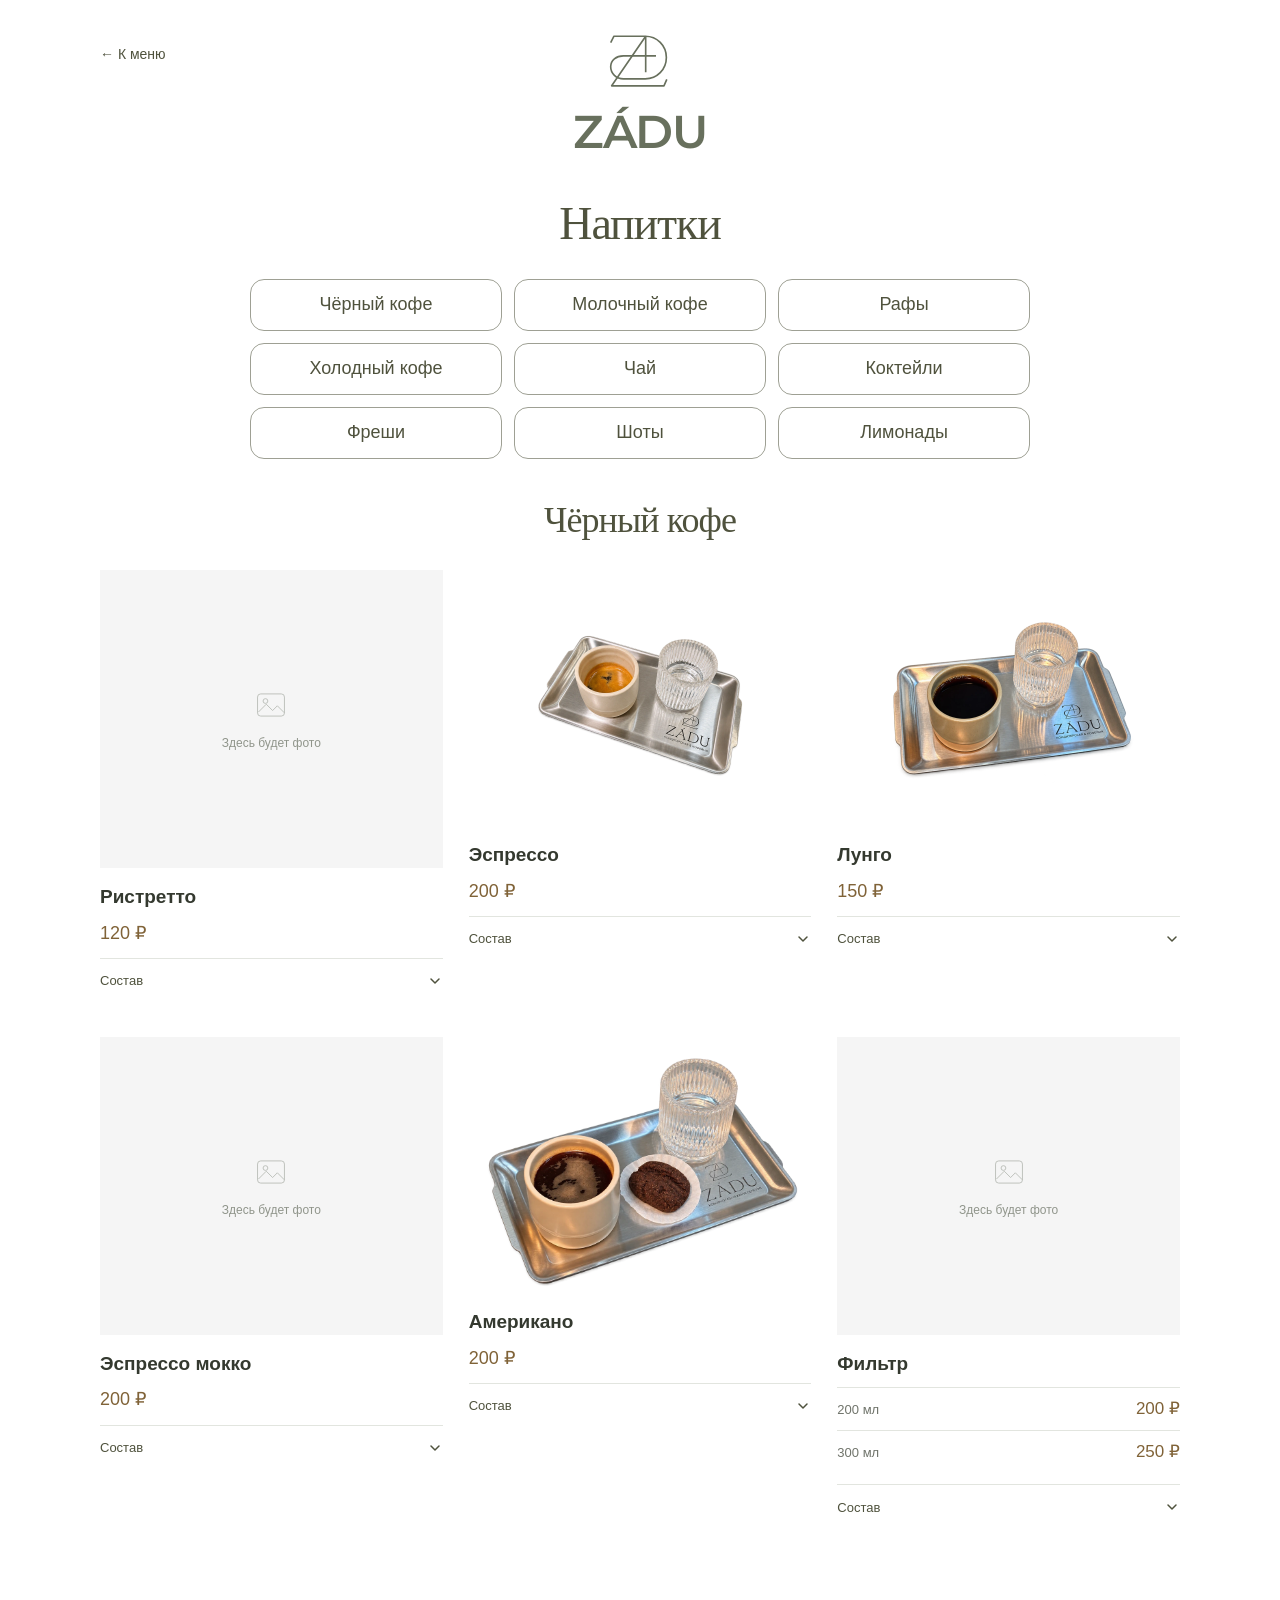
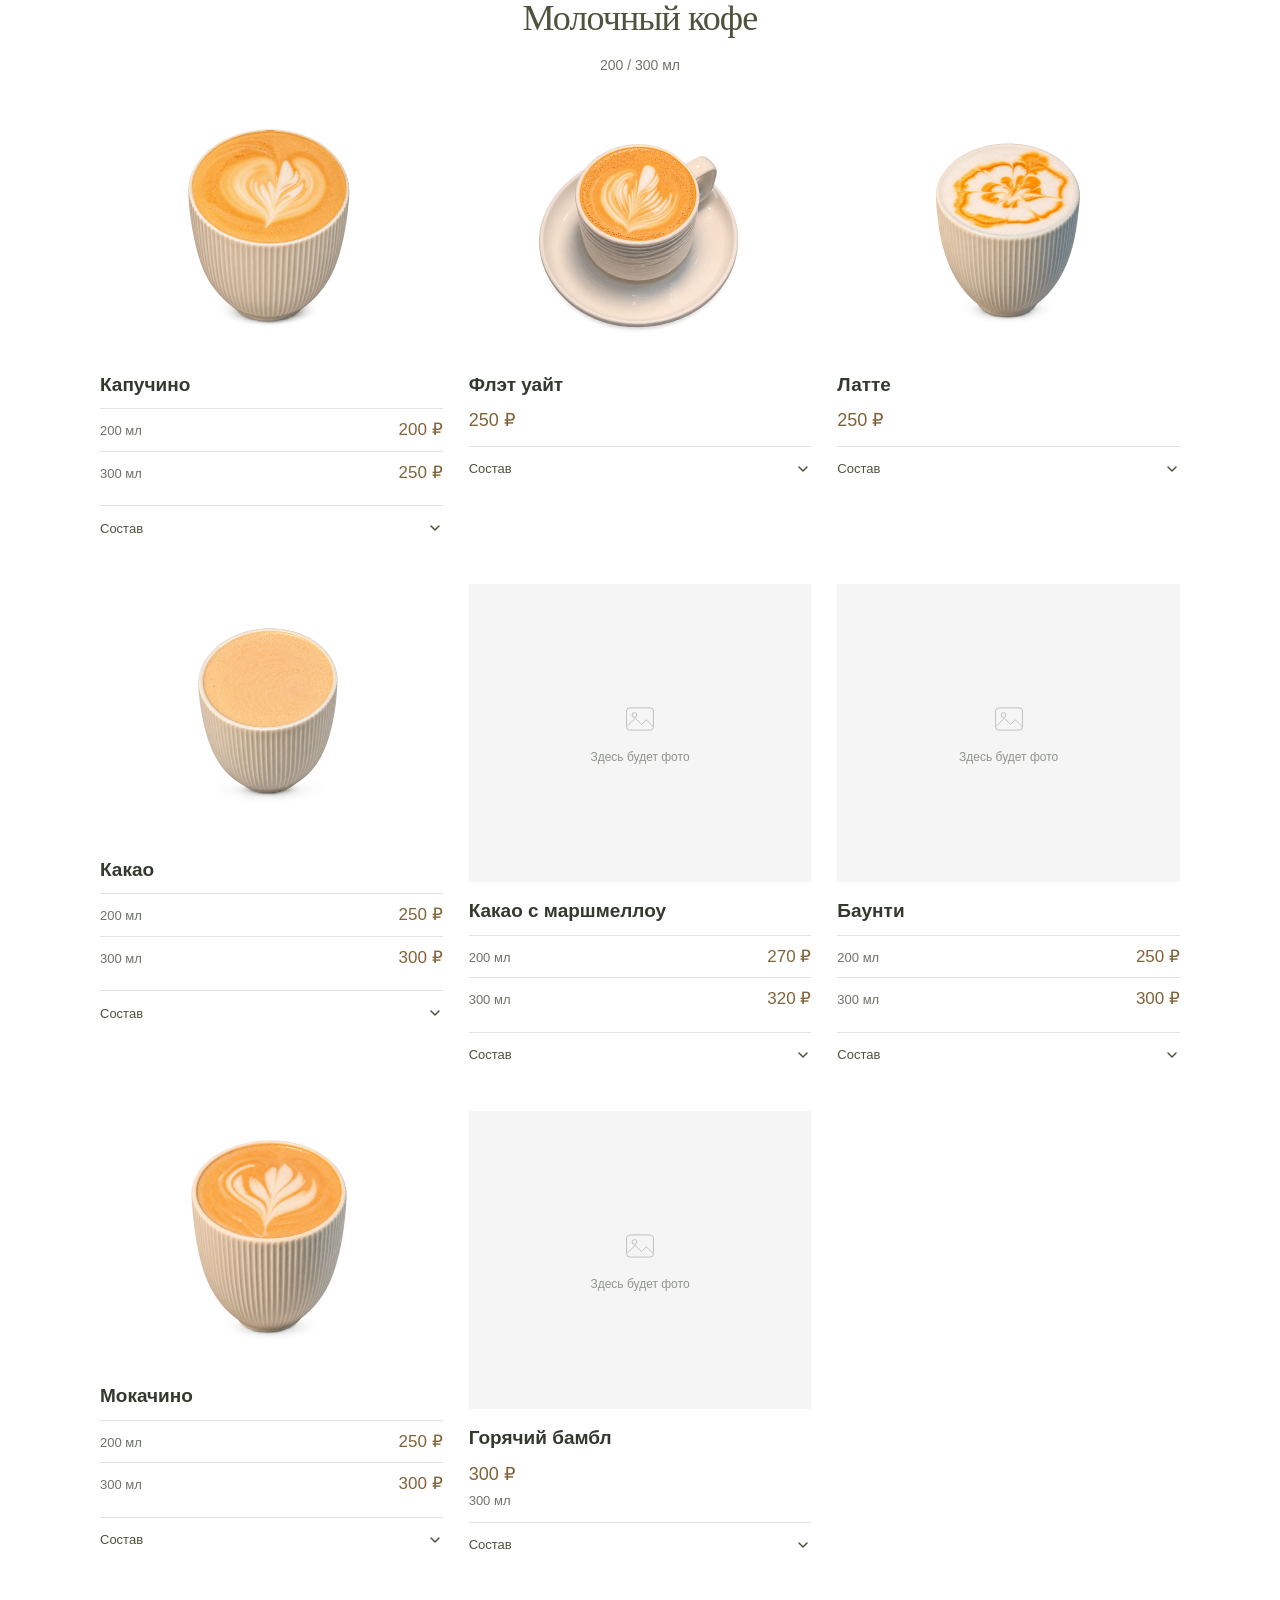
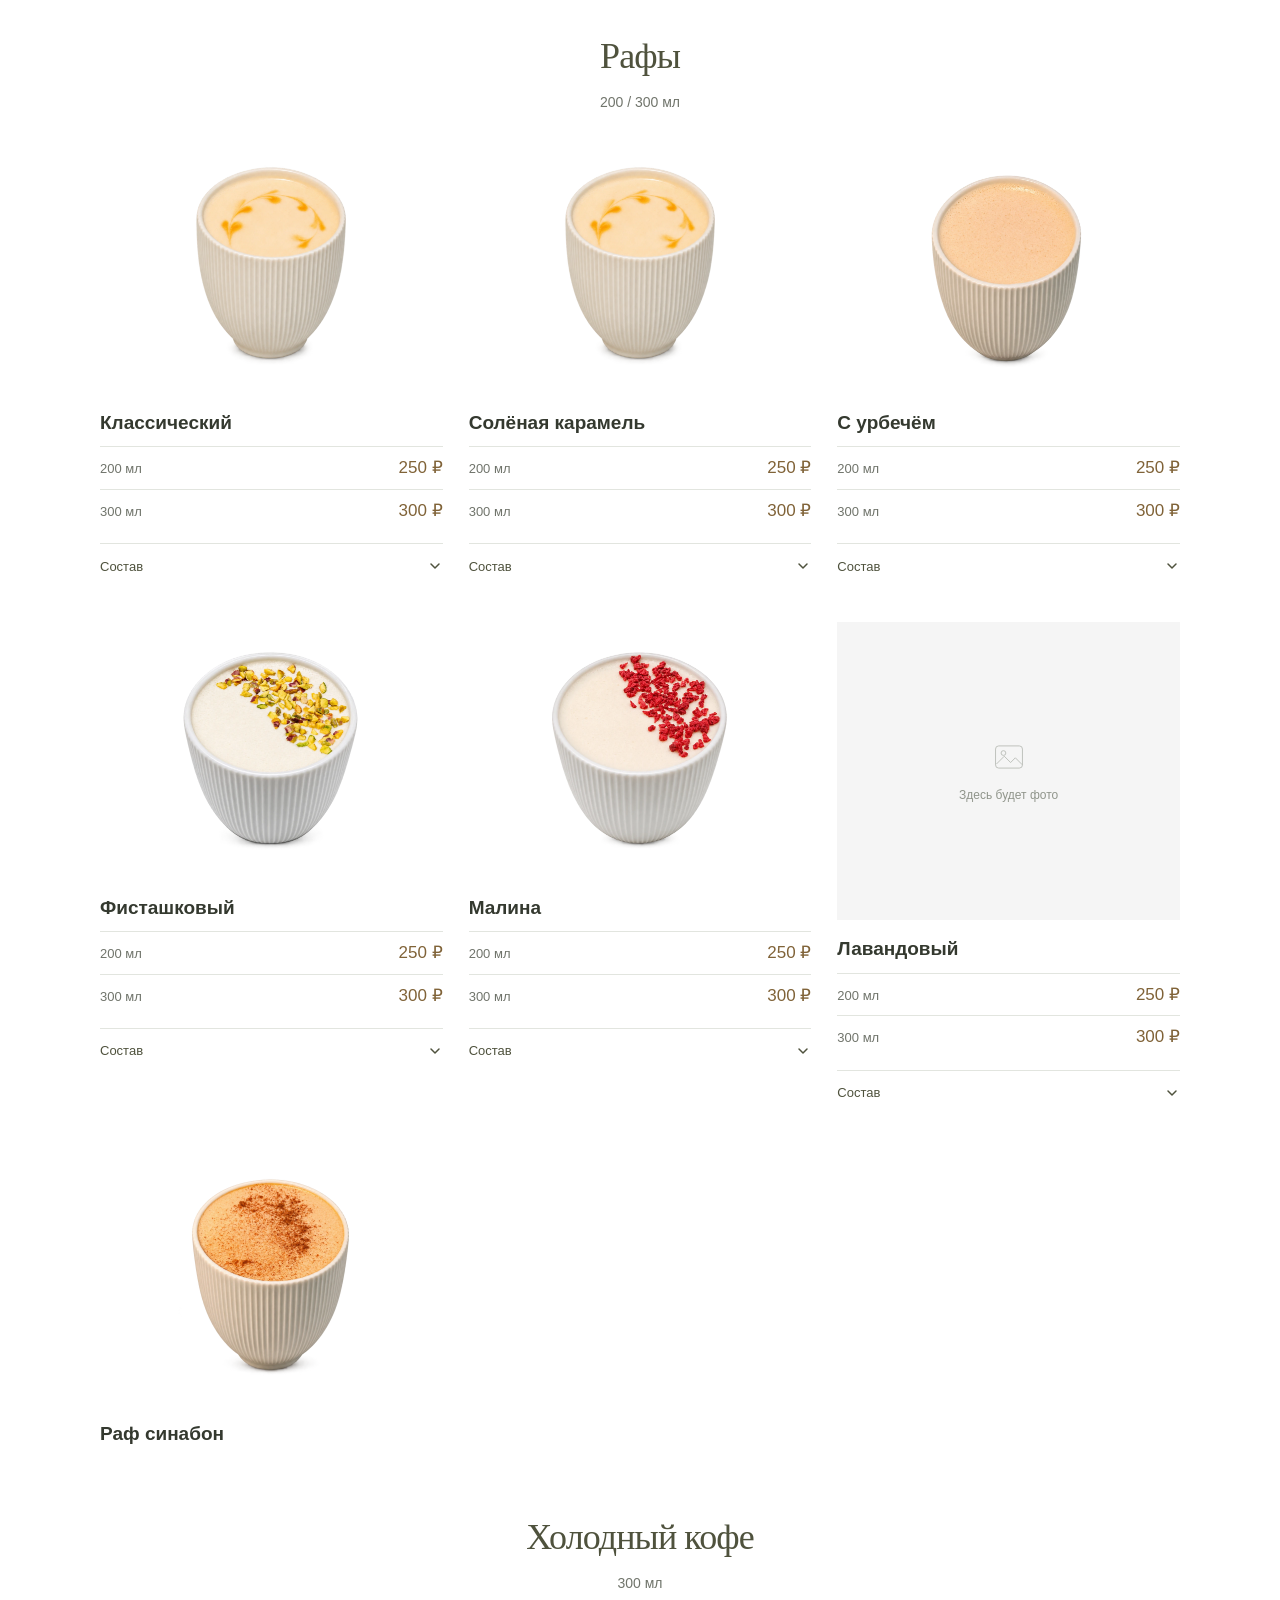
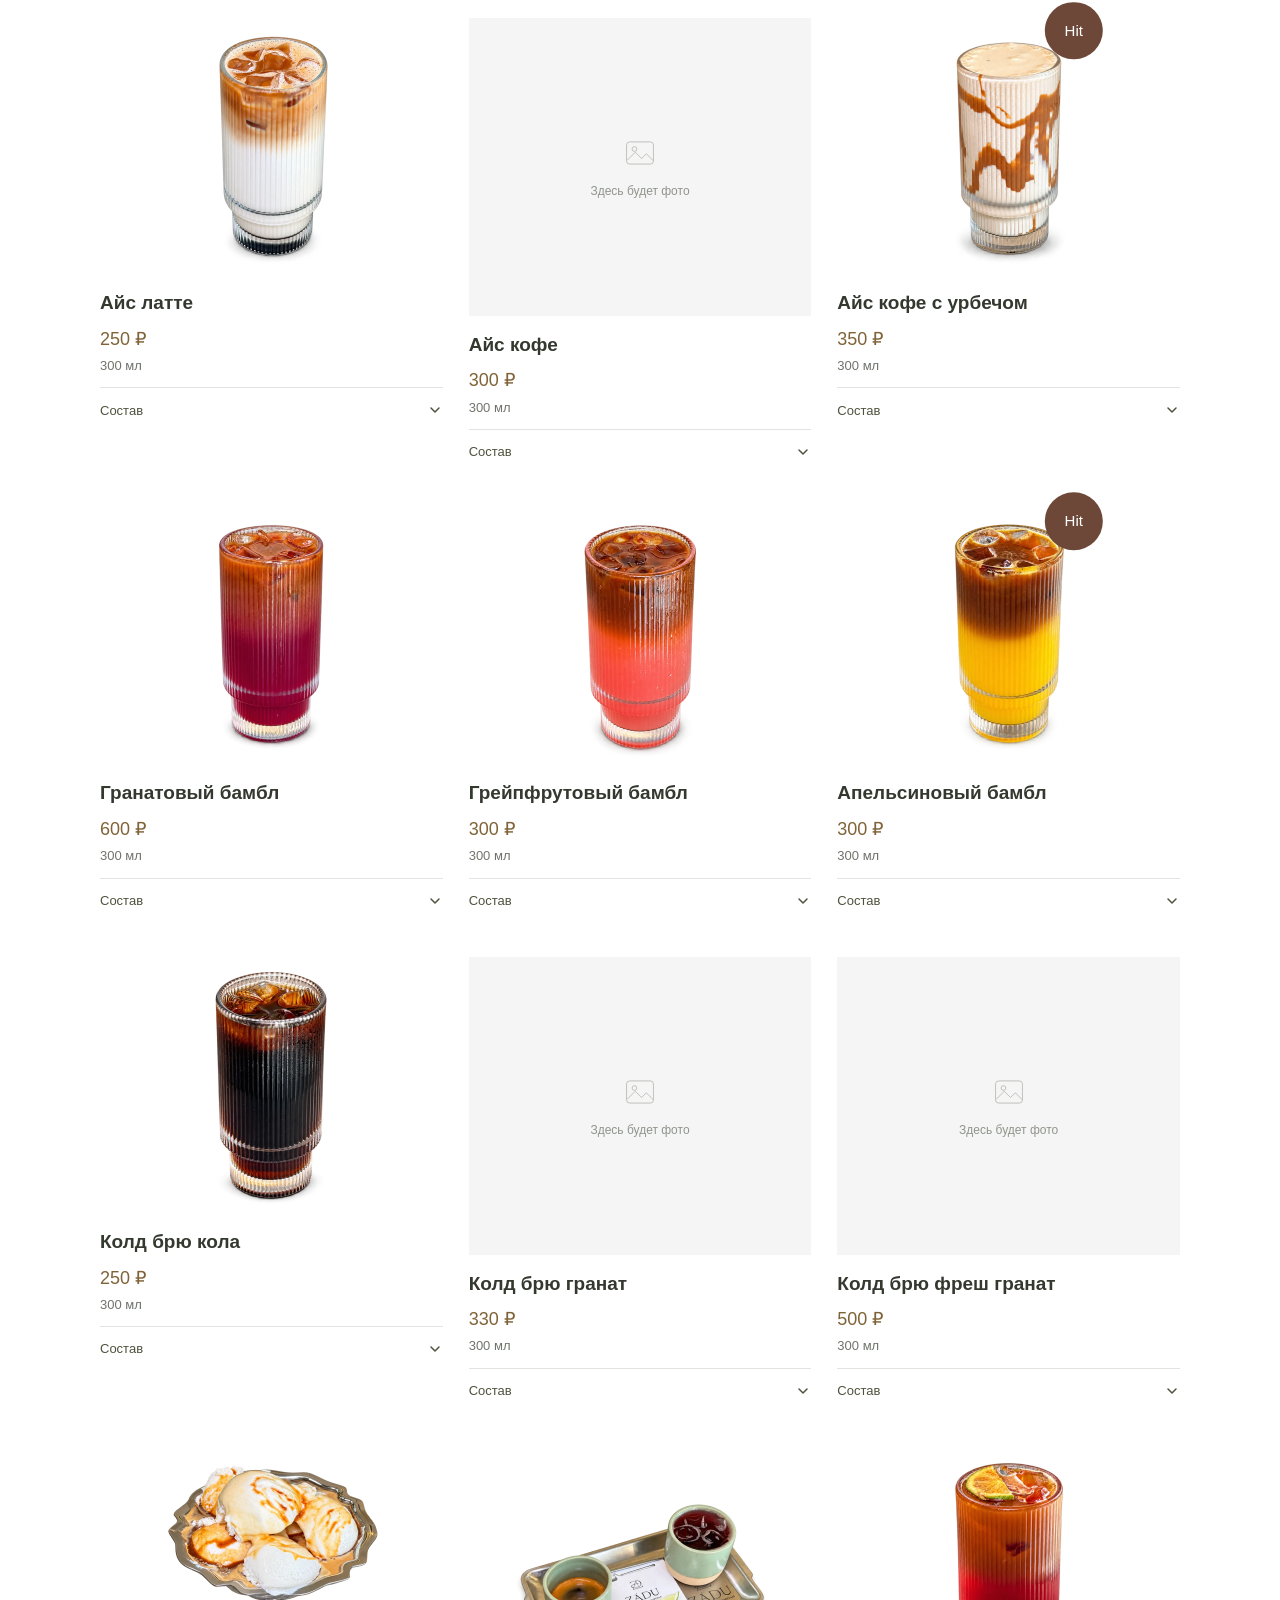
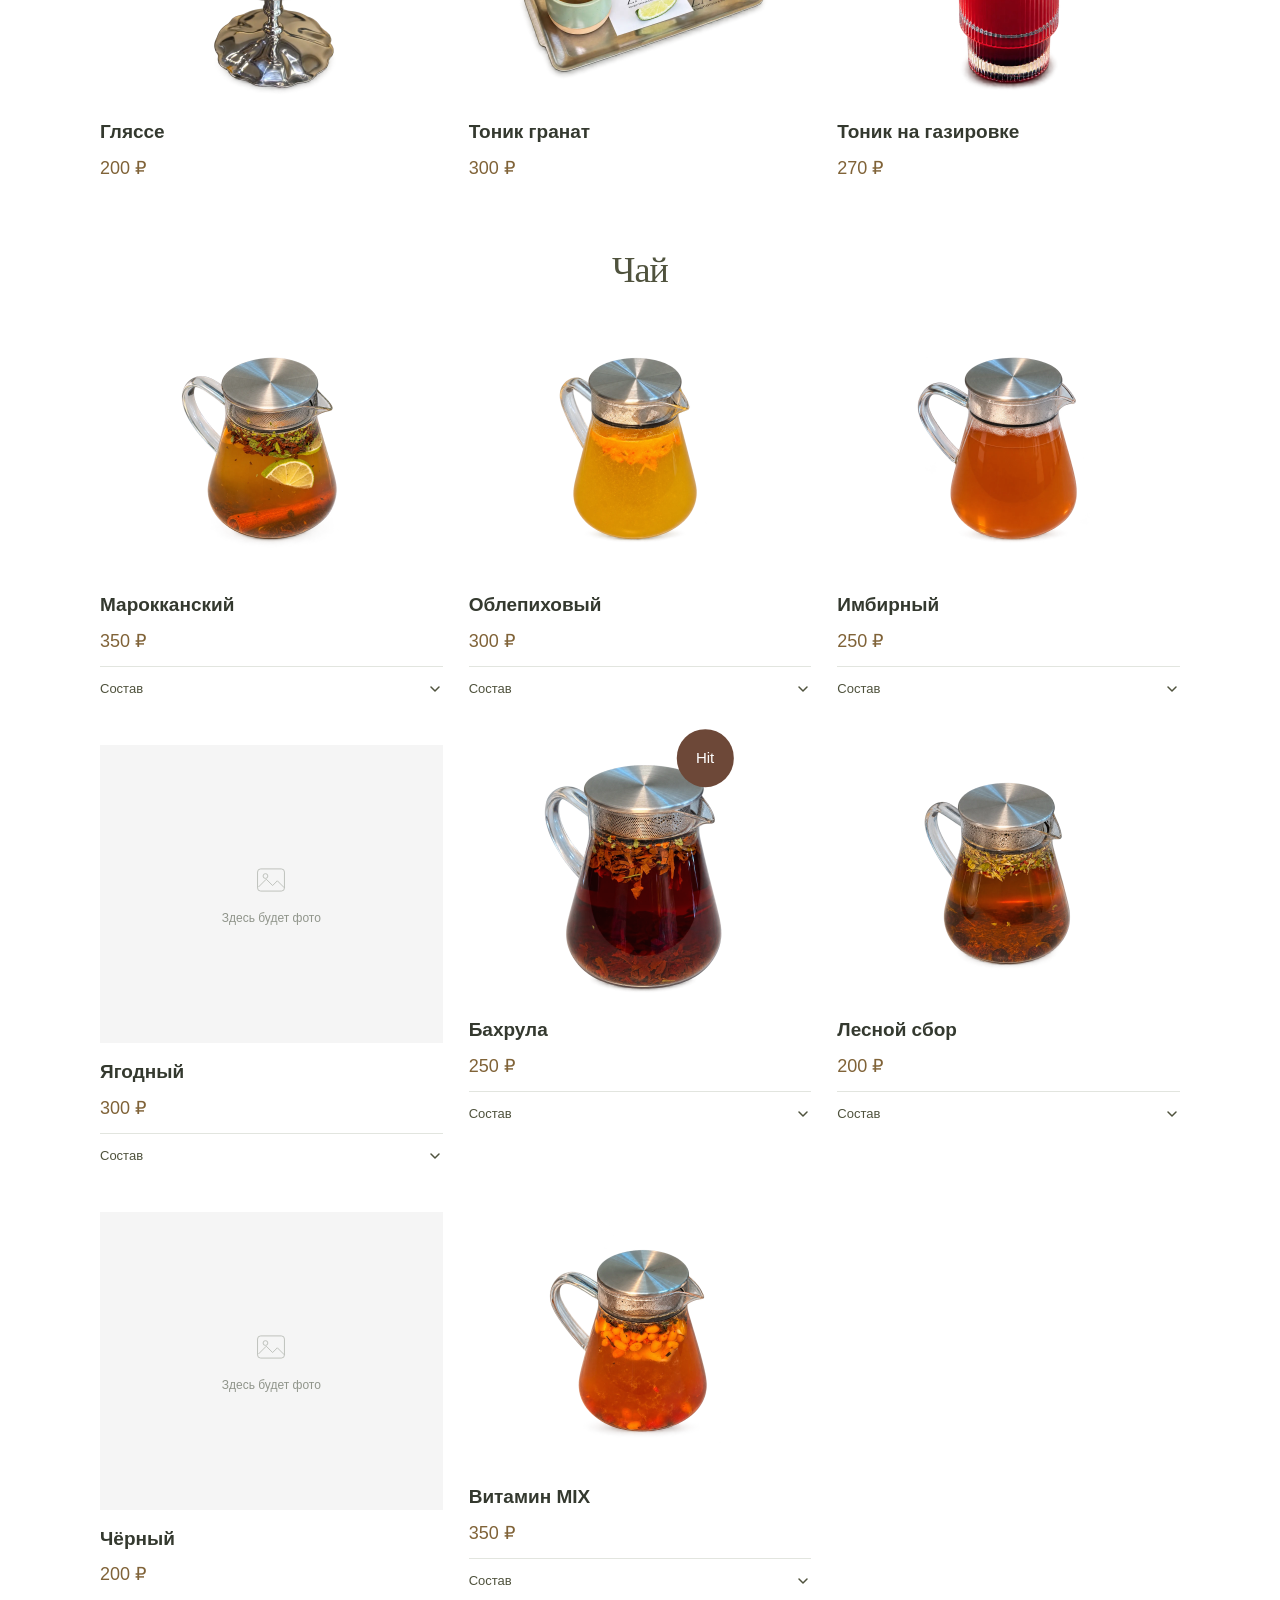
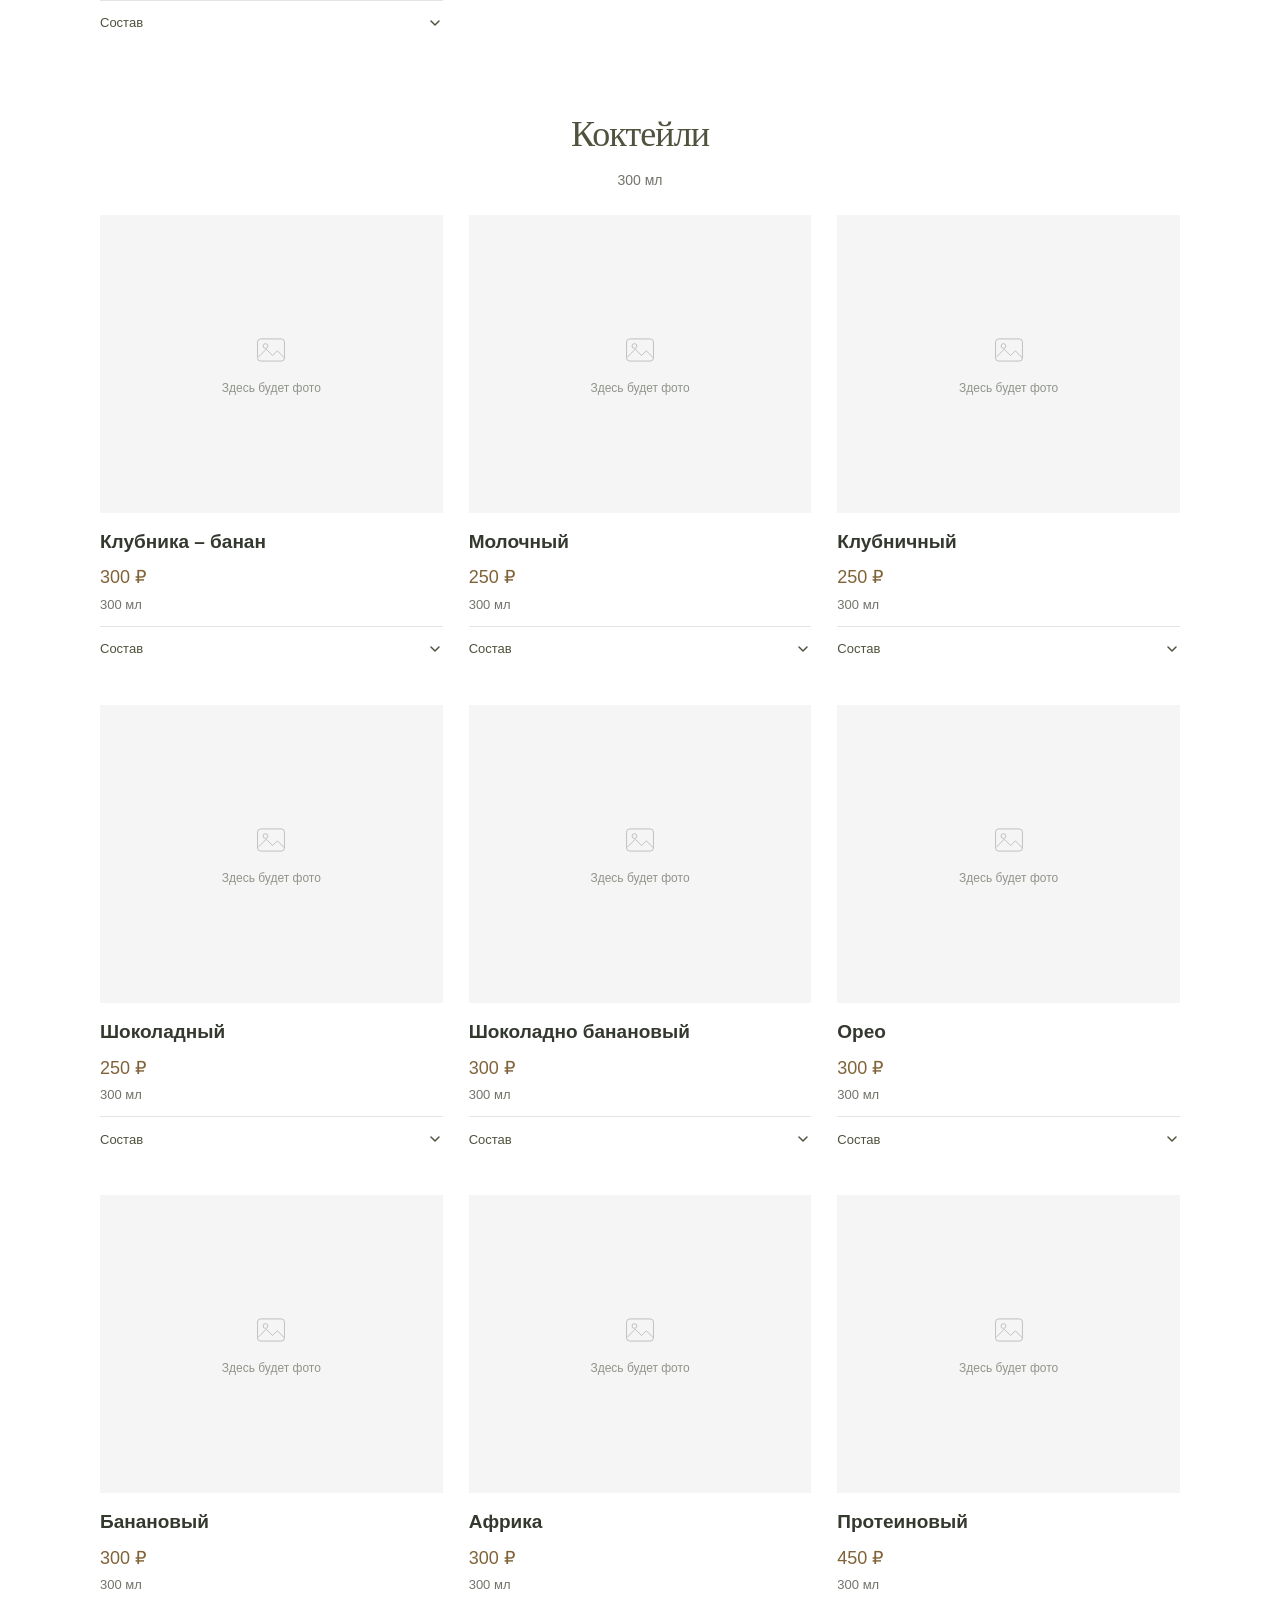
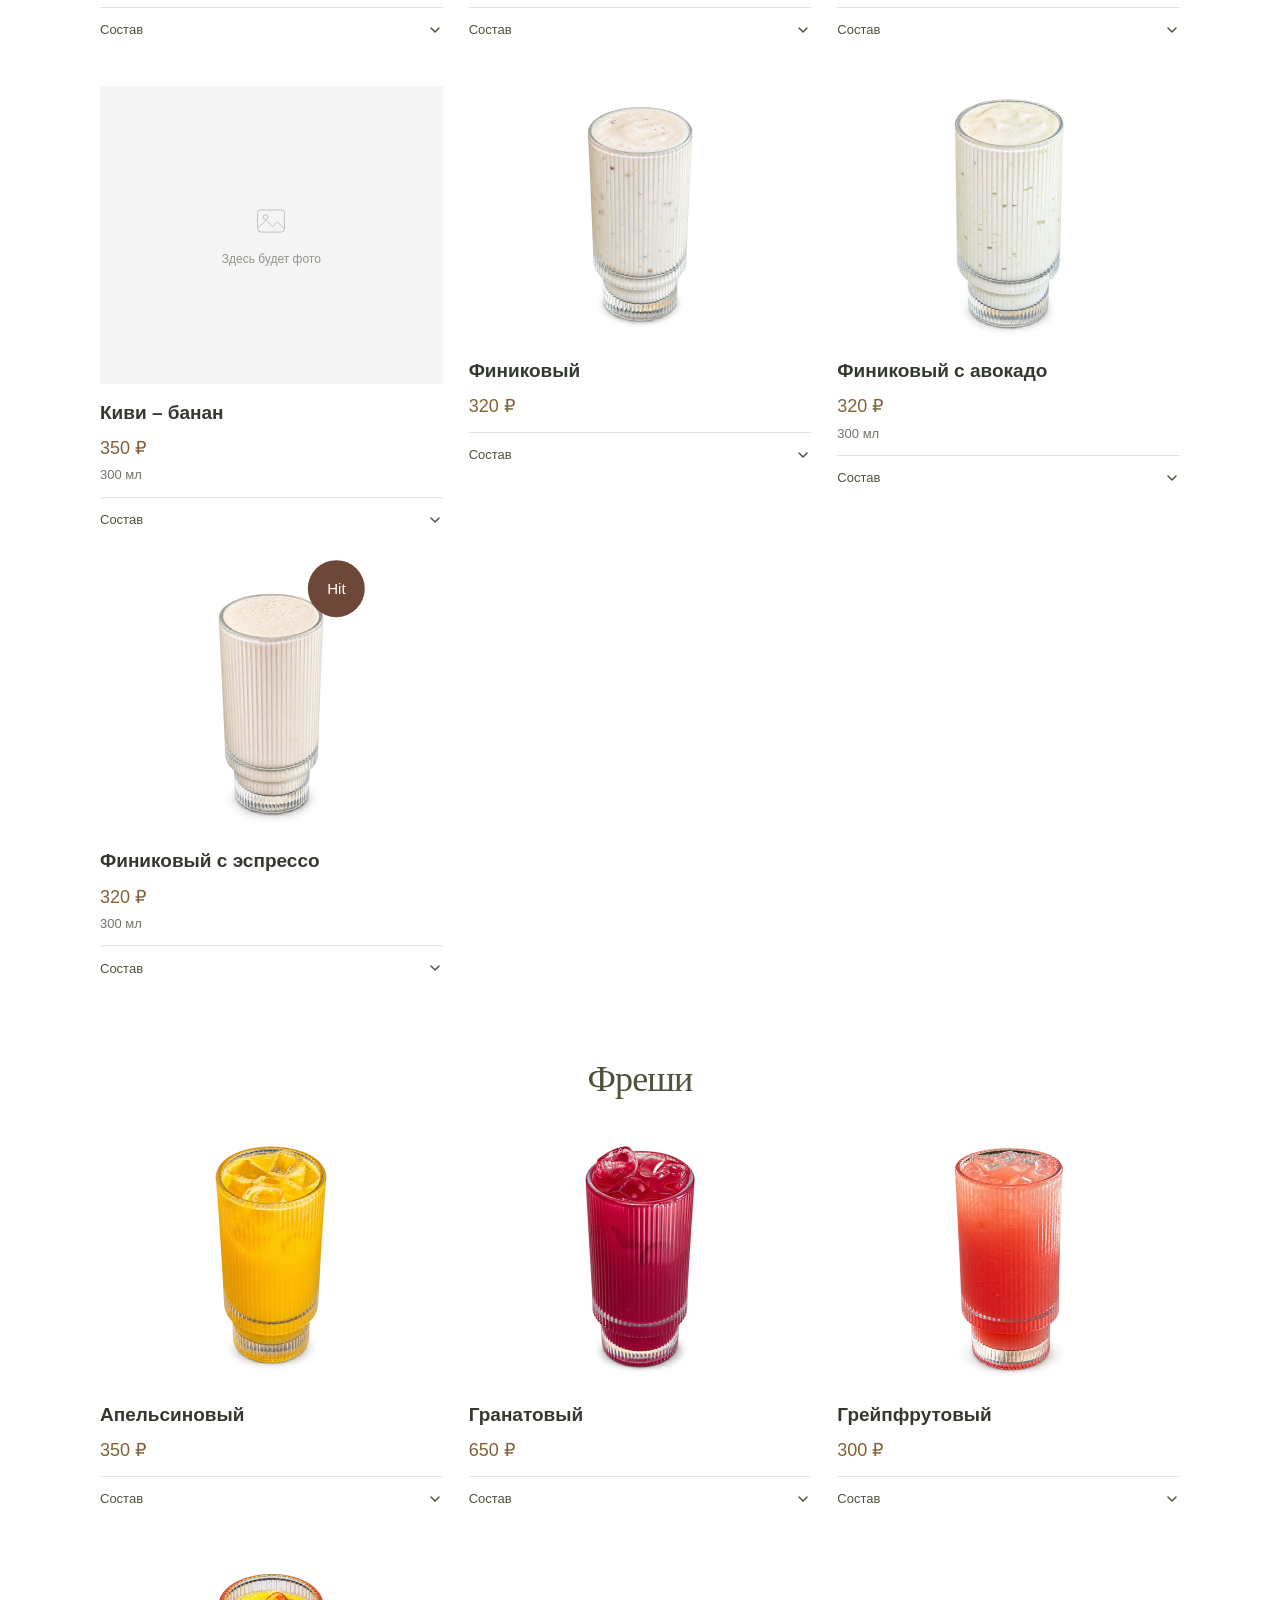
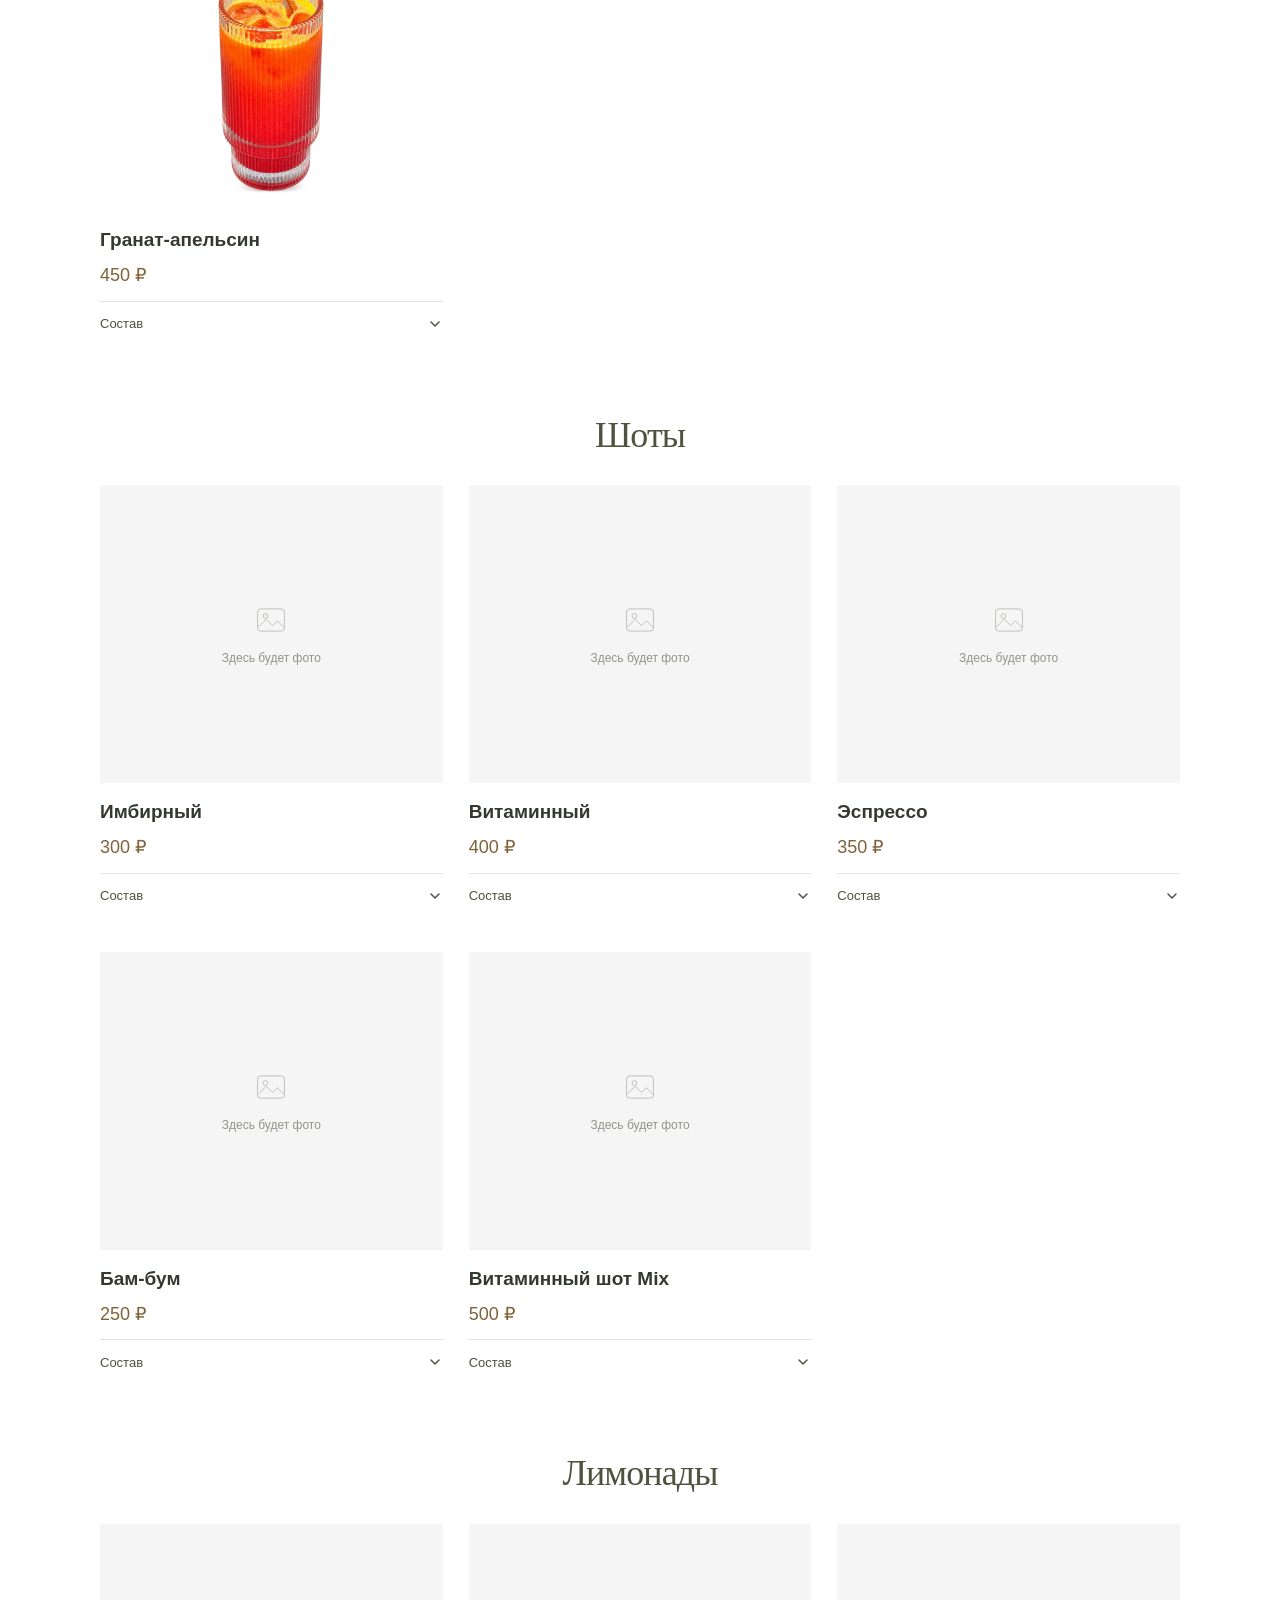
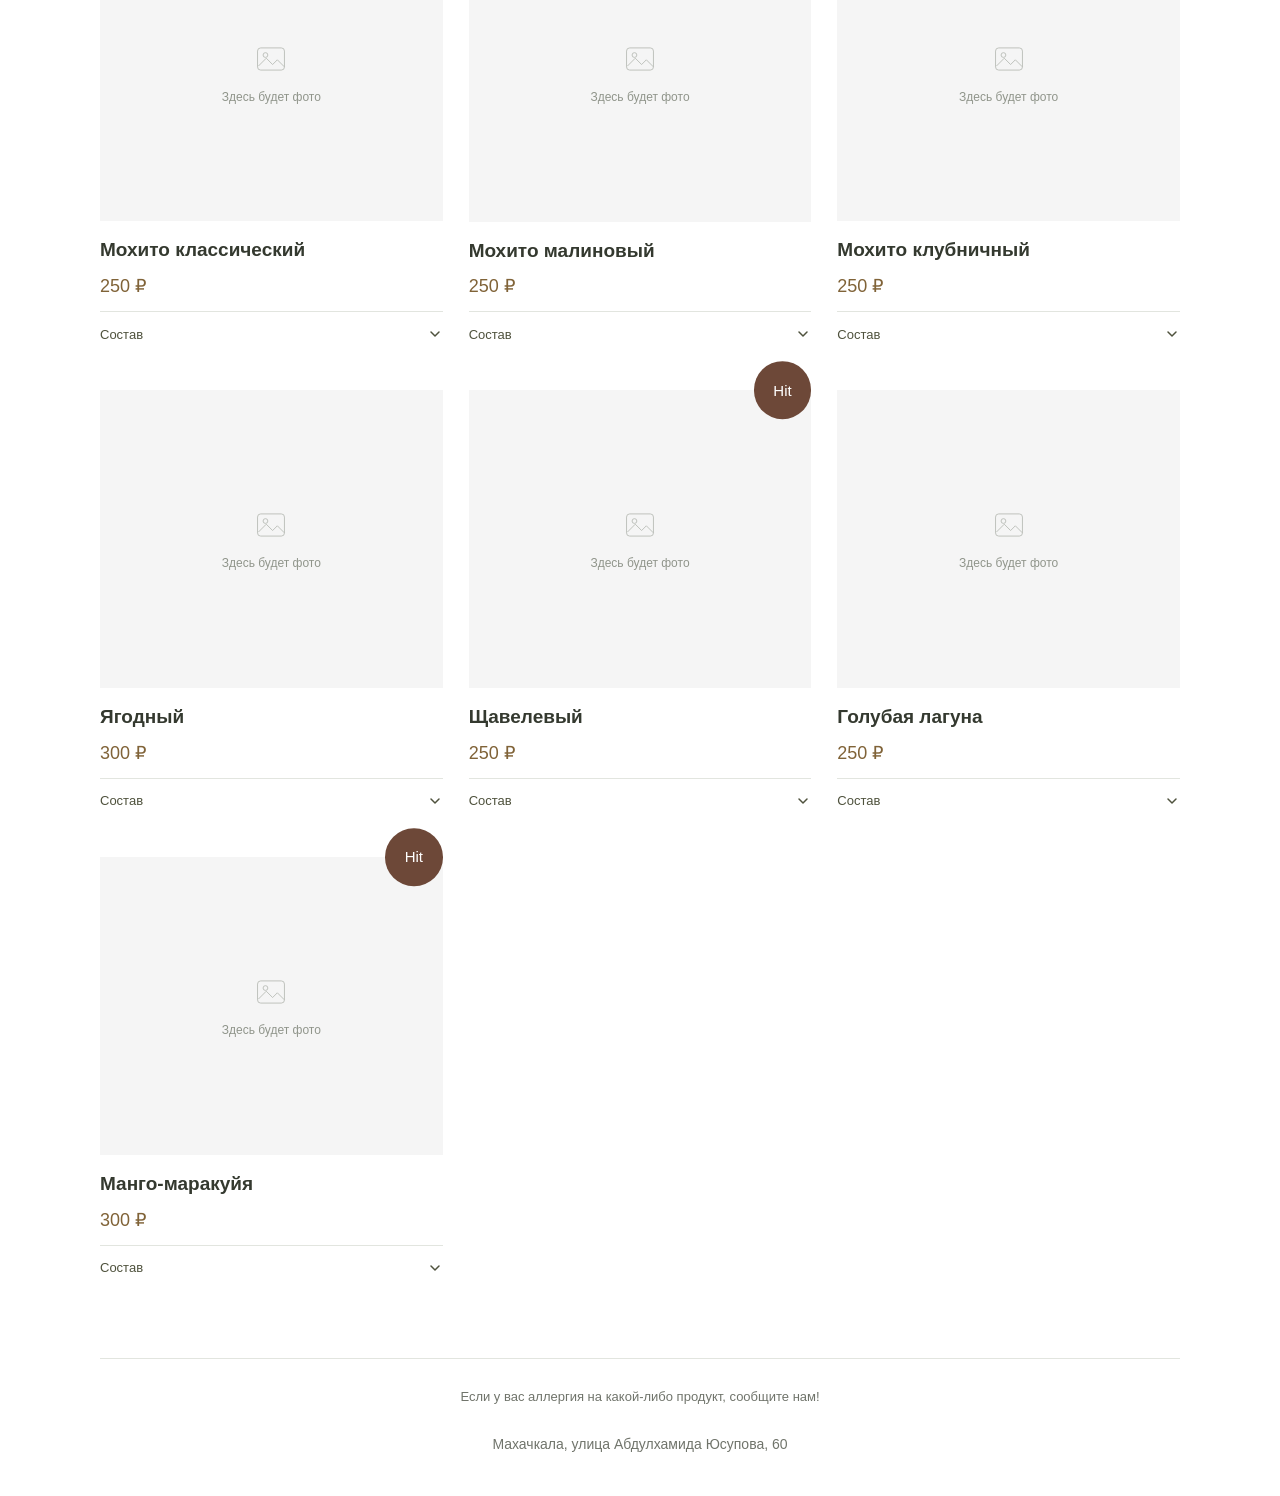
==== commit a1e0d17e: "Добавить в карточку рафа «Солёная карамель» фото классического рафа" ====
--- a/interior/menu/bar/index.html
+++ b/interior/menu/bar/index.html
@@ -12,7 +12,7 @@
 </head>
 <body class="menu-page bar-page">
   <header class="site-header menu-header"><a class="brand-logo" href="../../?v=20261014-photo-loading-fix" aria-label="ZÁDU — главная"><img data-brand-logo src="../../../assets/brand-mark-crisp-20261015.svg" width="64" height="60" alt="Фирменный знак кофейни ZÁDU" decoding="async"><span class="brand-name">ZÁDU</span></a><a class="back-home" href="../?v=20261014-photo-loading-fix">← К меню</a></header>
-  <main class="bar-layout"><h1>Напитки</h1><nav class="drink-category-nav" aria-label="Категории напитков"><a class="menu-group-card" href="#coffee">Чёрный кофе</a><a class="menu-group-card" href="#milk-coffee">Молочный кофе</a><a class="menu-group-card" href="#raf">Рафы</a><a class="menu-group-card" href="#cold-coffee">Холодный кофе</a><a class="menu-group-card" href="#tea">Чай</a><a class="menu-group-card" href="#cocktails">Коктейли</a><a class="menu-group-card" href="#fresh">Фреши</a><a class="menu-group-card" href="#shots">Шоты</a><a class="menu-group-card" href="#lemonades">Лимонады</a></nav><section class="menu-category" id="coffee" aria-labelledby="heading-coffee"><h2 id="heading-coffee">Чёрный кофе</h2><div class="item-grid"><article class="menu-item drink-composition-card"><div class="item-photo menu-photo-placeholder " aria-hidden="true"><svg viewBox="0 0 48 48" fill="none"><rect x="7" y="10" width="34" height="28" rx="4"/><circle cx="17" cy="19" r="3"/><path d="m8 33 10-10 8 8 6-6 9 9"/></svg><span>Здесь будет фото</span></div><div class="item-copy"><div class="item-title"><h3>Ристретто</h3></div><p class="item-price">120 ₽</p></div><details class="drink-composition"><summary aria-label="Состав: Ристретто"><span>Состав</span><svg viewBox="0 0 16 16" fill="none" aria-hidden="true"><path d="m4 6 4 4 4-4"/></svg></summary><div class="drink-composition-content"><p><strong>Состав:</strong> более короткая экстракция эспрессо</p></div></details></article><article class="menu-item drink-composition-card"><div class="item-photo cutout-dish-photo "><img src="../../../assets/drinks/espresso-tray-transparent-20261123.webp?v=20261014-photo-loading-fix" alt="Эспрессо" width="1024" height="1024" loading="eager" decoding="async"></div><div class="item-copy"><div class="item-title"><h3>Эспрессо</h3></div><p class="item-price">200 ₽</p></div><details class="drink-composition"><summary aria-label="Состав: Эспрессо"><span>Состав</span><svg viewBox="0 0 16 16" fill="none" aria-hidden="true"><path d="m4 6 4 4 4-4"/></svg></summary><div class="drink-composition-content"><p><strong>Состав:</strong> 100% свежеобжаренный кофе, вода</p></div></details></article><article class="menu-item drink-composition-card"><div class="item-photo cutout-dish-photo "><img src="../../../assets/drinks/lungo-zadu-transparent-20261122.webp?v=20261123-lungo-transparent" alt="Лунго" width="1024" height="1024" loading="eager" fetchpriority="high" decoding="async"></div><div class="item-copy"><div class="item-title"><h3>Лунго</h3></div><p class="item-price">150 ₽</p></div><details class="drink-composition"><summary aria-label="Состав: Лунго"><span>Состав</span><svg viewBox="0 0 16 16" fill="none" aria-hidden="true"><path d="m4 6 4 4 4-4"/></svg></summary><div class="drink-composition-content"><p><strong>Состав:</strong> молотый кофе, вода</p></div></details></article><article class="menu-item drink-composition-card"><div class="item-photo menu-photo-placeholder " aria-hidden="true"><svg viewBox="0 0 48 48" fill="none"><rect x="7" y="10" width="34" height="28" rx="4"/><circle cx="17" cy="19" r="3"/><path d="m8 33 10-10 8 8 6-6 9 9"/></svg><span>Здесь будет фото</span></div><div class="item-copy"><div class="item-title"><h3>Эспрессо мокко</h3></div><p class="item-price">200 ₽</p></div><details class="drink-composition"><summary aria-label="Состав: Эспрессо мокко"><span>Состав</span><svg viewBox="0 0 16 16" fill="none" aria-hidden="true"><path d="m4 6 4 4 4-4"/></svg></summary><div class="drink-composition-content"><p><strong>Состав:</strong> эспрессо, шоколад Callebaut</p></div></details></article><article class="menu-item drink-composition-card"><div class="item-photo cutout-dish-photo "><img src="../../../assets/drinks/americano-zadu-transparent-20261123.webp?v=20261123-americano-transparent" alt="Американо" width="1000" height="750" loading="eager" decoding="async"></div><div class="item-copy"><div class="item-title"><h3>Американо</h3></div><p class="item-price">200 ₽</p></div><details class="drink-composition"><summary aria-label="Состав: Американо"><span>Состав</span><svg viewBox="0 0 16 16" fill="none" aria-hidden="true"><path d="m4 6 4 4 4-4"/></svg></summary><div class="drink-composition-content"><p><strong>Состав:</strong> двойное эспрессо, вода</p></div></details></article><article class="menu-item drink-composition-card"><div class="item-photo menu-photo-placeholder " aria-hidden="true"><svg viewBox="0 0 48 48" fill="none"><rect x="7" y="10" width="34" height="28" rx="4"/><circle cx="17" cy="19" r="3"/><path d="m8 33 10-10 8 8 6-6 9 9"/></svg><span>Здесь будет фото</span></div><div class="item-copy"><div class="item-title"><h3>Фильтр</h3></div><div class="variant-list"><div class="variant-row"><span>200 мл</span><strong>200 ₽</strong></div><div class="variant-row"><span>300 мл</span><strong>250 ₽</strong></div></div></div><details class="drink-composition"><summary aria-label="Состав: Фильтр"><span>Состав</span><svg viewBox="0 0 16 16" fill="none" aria-hidden="true"><path d="m4 6 4 4 4-4"/></svg></summary><div class="drink-composition-content"><p><strong>Состав:</strong> молотый кофе, горячая вода</p></div></details></article></div></section><section class="menu-category" id="milk-coffee" aria-labelledby="heading-milk-coffee"><h2 id="heading-milk-coffee">Молочный кофе</h2><p class="category-note">200 / 300 мл</p><div class="item-grid"><article class="menu-item drink-composition-card"><div class="item-photo cutout-dish-photo "><img src="../../../assets/drinks/cappuccino-zadu-transparent-20261123.webp?v=20261123-cappuccino-transparent" alt="Капучино" width="1024" height="1024" loading="eager" decoding="async"></div><div class="item-copy"><div class="item-title"><h3>Капучино</h3></div><div class="variant-list"><div class="variant-row"><span>200 мл</span><strong>200 ₽</strong></div><div class="variant-row"><span>300 мл</span><strong>250 ₽</strong></div></div></div><details class="drink-composition"><summary aria-label="Состав: Капучино"><span>Состав</span><svg viewBox="0 0 16 16" fill="none" aria-hidden="true"><path d="m4 6 4 4 4-4"/></svg></summary><div class="drink-composition-content"><p><strong>Состав:</strong> эспрессо, молоко</p><p class="drink-composition-note">При желании можно заменить на альтернативное молоко.</p></div></details></article><article class="menu-item drink-composition-card"><div class="item-photo cutout-dish-photo "><img src="../../../assets/drinks/flat-white-zadu-transparent-20261123.webp?v=20261123-flat-white-transparent" alt="Флэт уайт" width="1024" height="1024" loading="eager" decoding="async"></div><div class="item-copy"><div class="item-title"><h3>Флэт уайт</h3></div><p class="item-price">250 ₽</p></div><details class="drink-composition"><summary aria-label="Состав: Флэт уайт"><span>Состав</span><svg viewBox="0 0 16 16" fill="none" aria-hidden="true"><path d="m4 6 4 4 4-4"/></svg></summary><div class="drink-composition-content"><p><strong>Состав:</strong> двойное эспрессо, молоко</p><p class="drink-composition-note">При желании можно заменить на альтернативное молоко.</p></div></details></article><article class="menu-item drink-composition-card"><div class="item-photo cutout-dish-photo "><img src="../../../assets/drinks/latte-zadu-transparent-20261123.webp?v=20261123-latte-transparent" alt="Латте" width="1024" height="1024" loading="eager" fetchpriority="high" decoding="async"></div><div class="item-copy"><div class="item-title"><h3>Латте</h3></div><p class="item-price">250 ₽</p></div><details class="drink-composition"><summary aria-label="Состав: Латте"><span>Состав</span><svg viewBox="0 0 16 16" fill="none" aria-hidden="true"><path d="m4 6 4 4 4-4"/></svg></summary><div class="drink-composition-content"><p><strong>Состав:</strong> эспрессо, молоко</p><p class="drink-composition-note">При желании можно заменить на альтернативное молоко.</p></div></details></article><article class="menu-item drink-composition-card"><div class="item-photo cutout-dish-photo "><img src="../../../assets/drinks/cocoa-zadu-transparent-20261123.webp?v=20261123-cocoa-transparent" alt="Какао" width="1024" height="1024" loading="eager" fetchpriority="high" decoding="async"></div><div class="item-copy"><div class="item-title"><h3>Какао</h3></div><div class="variant-list"><div class="variant-row"><span>200 мл</span><strong>250 ₽</strong></div><div class="variant-row"><span>300 мл</span><strong>300 ₽</strong></div></div></div><details class="drink-composition"><summary aria-label="Состав: Какао"><span>Состав</span><svg viewBox="0 0 16 16" fill="none" aria-hidden="true"><path d="m4 6 4 4 4-4"/></svg></summary><div class="drink-composition-content"><p><strong>Состав:</strong> молоко, какао-порошок или натуральный шоколад — на выбор.</p></div></details></article><article class="menu-item drink-composition-card"><div class="item-photo menu-photo-placeholder " aria-hidden="true"><svg viewBox="0 0 48 48" fill="none"><rect x="7" y="10" width="34" height="28" rx="4"/><circle cx="17" cy="19" r="3"/><path d="m8 33 10-10 8 8 6-6 9 9"/></svg><span>Здесь будет фото</span></div><div class="item-copy"><div class="item-title"><h3>Какао с маршмеллоу</h3></div><div class="variant-list"><div class="variant-row"><span>200 мл</span><strong>270 ₽</strong></div><div class="variant-row"><span>300 мл</span><strong>320 ₽</strong></div></div></div><details class="drink-composition"><summary aria-label="Состав: Какао с маршмеллоу"><span>Состав</span><svg viewBox="0 0 16 16" fill="none" aria-hidden="true"><path d="m4 6 4 4 4-4"/></svg></summary><div class="drink-composition-content"><p><strong>Состав:</strong> молоко, какао-порошок или натуральный шоколад — на выбор. Добавки: маршмеллоу.</p></div></details></article><article class="menu-item drink-composition-card"><div class="item-photo menu-photo-placeholder " aria-hidden="true"><svg viewBox="0 0 48 48" fill="none"><rect x="7" y="10" width="34" height="28" rx="4"/><circle cx="17" cy="19" r="3"/><path d="m8 33 10-10 8 8 6-6 9 9"/></svg><span>Здесь будет фото</span></div><div class="item-copy"><div class="item-title"><h3>Баунти</h3></div><div class="variant-list"><div class="variant-row"><span>200 мл</span><strong>250 ₽</strong></div><div class="variant-row"><span>300 мл</span><strong>300 ₽</strong></div></div></div><details class="drink-composition"><summary aria-label="Состав: Баунти"><span>Состав</span><svg viewBox="0 0 16 16" fill="none" aria-hidden="true"><path d="m4 6 4 4 4-4"/></svg></summary><div class="drink-composition-content"><p><strong>Состав:</strong> эспрессо, молоко, шоколад Callebaut, кокосовый сироп</p></div></details></article><article class="menu-item drink-composition-card"><div class="item-photo cutout-dish-photo "><img src="../../../assets/drinks/mochaccino-zadu-transparent-20261123.webp?v=20261014-photo-loading-fix" alt="Мокачино" width="1024" height="1024" loading="eager" decoding="async"></div><div class="item-copy"><div class="item-title"><h3>Мокачино</h3></div><div class="variant-list"><div class="variant-row"><span>200 мл</span><strong>250 ₽</strong></div><div class="variant-row"><span>300 мл</span><strong>300 ₽</strong></div></div></div><details class="drink-composition"><summary aria-label="Состав: Мокачино"><span>Состав</span><svg viewBox="0 0 16 16" fill="none" aria-hidden="true"><path d="m4 6 4 4 4-4"/></svg></summary><div class="drink-composition-content"><p><strong>Состав:</strong> эспрессо, молоко, шоколад Callebaut, сироп</p></div></details></article><article class="menu-item drink-composition-card"><div class="item-photo menu-photo-placeholder " aria-hidden="true"><svg viewBox="0 0 48 48" fill="none"><rect x="7" y="10" width="34" height="28" rx="4"/><circle cx="17" cy="19" r="3"/><path d="m8 33 10-10 8 8 6-6 9 9"/></svg><span>Здесь будет фото</span></div><div class="item-copy"><div class="item-title"><h3>Горячий бамбл</h3></div><p class="item-price">300 ₽</p><p class="item-portion">300 мл</p></div><details class="drink-composition"><summary aria-label="Состав: Горячий бамбл"><span>Состав</span><svg viewBox="0 0 16 16" fill="none" aria-hidden="true"><path d="m4 6 4 4 4-4"/></svg></summary><div class="drink-composition-content"><p><strong>Состав:</strong> эспрессо, апельсиновый сок. Сироп — на выбор.</p></div></details></article></div></section><section class="menu-category" id="raf" aria-labelledby="heading-raf"><h2 id="heading-raf">Рафы</h2><p class="category-note">200 / 300 мл</p><div class="item-grid"><article class="menu-item drink-composition-card"><div class="item-photo cutout-dish-photo "><img src="../../../assets/drinks/raf-classic-transparent-20261123.webp?v=20261014-photo-loading-fix" alt="Раф Классический" width="1024" height="1024" loading="eager" decoding="async"></div><div class="item-copy"><div class="item-title"><h3>Классический</h3></div><div class="variant-list"><div class="variant-row"><span>200 мл</span><strong>250 ₽</strong></div><div class="variant-row"><span>300 мл</span><strong>300 ₽</strong></div></div></div><details class="drink-composition"><summary aria-label="Состав: Классический"><span>Состав</span><svg viewBox="0 0 16 16" fill="none" aria-hidden="true"><path d="m4 6 4 4 4-4"/></svg></summary><div class="drink-composition-content"><p><strong>Состав:</strong> эспрессо, сливки</p></div></details></article><article class="menu-item drink-composition-card"><div class="item-photo menu-photo-placeholder " aria-hidden="true"><svg viewBox="0 0 48 48" fill="none"><rect x="7" y="10" width="34" height="28" rx="4"/><circle cx="17" cy="19" r="3"/><path d="m8 33 10-10 8 8 6-6 9 9"/></svg><span>Здесь будет фото</span></div><div class="item-copy"><div class="item-title"><h3>Солёная карамель</h3></div><div class="variant-list"><div class="variant-row"><span>200 мл</span><strong>250 ₽</strong></div><div class="variant-row"><span>300 мл</span><strong>300 ₽</strong></div></div></div><details class="drink-composition"><summary aria-label="Состав: Солёная карамель"><span>Состав</span><svg viewBox="0 0 16 16" fill="none" aria-hidden="true"><path d="m4 6 4 4 4-4"/></svg></summary><div class="drink-composition-content"><p><strong>Состав:</strong> эспрессо, сливки, сироп «Солёная карамель»</p></div></details></article><article class="menu-item drink-composition-card"><div class="item-photo cutout-dish-photo "><img src="../../../assets/drinks/raf-urbech-zadu-transparent-20261123.webp?v=20261123-raf-urbech-transparent" alt="Раф с урбечём" width="1024" height="1024" loading="eager" decoding="async"></div><div class="item-copy"><div class="item-title"><h3>С урбечём</h3></div><div class="variant-list"><div class="variant-row"><span>200 мл</span><strong>250 ₽</strong></div><div class="variant-row"><span>300 мл</span><strong>300 ₽</strong></div></div></div><details class="drink-composition"><summary aria-label="Состав: С урбечём"><span>Состав</span><svg viewBox="0 0 16 16" fill="none" aria-hidden="true"><path d="m4 6 4 4 4-4"/></svg></summary><div class="drink-composition-content"><p><strong>Состав:</strong> эспрессо, сливки, урбеч</p></div></details></article><article class="menu-item drink-composition-card"><div class="item-photo cutout-dish-photo "><img src="../../../assets/drinks/raf-pistachio-transparent-20261123.webp?v=20261014-photo-loading-fix" alt="Раф Фисташковый" width="1024" height="1024" loading="eager" decoding="async"></div><div class="item-copy"><div class="item-title"><h3>Фисташковый</h3></div><div class="variant-list"><div class="variant-row"><span>200 мл</span><strong>250 ₽</strong></div><div class="variant-row"><span>300 мл</span><strong>300 ₽</strong></div></div></div><details class="drink-composition"><summary aria-label="Состав: Фисташковый"><span>Состав</span><svg viewBox="0 0 16 16" fill="none" aria-hidden="true"><path d="m4 6 4 4 4-4"/></svg></summary><div class="drink-composition-content"><p><strong>Состав:</strong> эспрессо, сливки, фисташковый сироп</p></div></details></article><article class="menu-item drink-composition-card"><div class="item-photo cutout-dish-photo "><img src="../../../assets/drinks/raf-raspberry-transparent-20261123.webp?v=20261014-photo-loading-fix" alt="Раф Малина" width="1024" height="1024" loading="eager" decoding="async"></div><div class="item-copy"><div class="item-title"><h3>Малина</h3></div><div class="variant-list"><div class="variant-row"><span>200 мл</span><strong>250 ₽</strong></div><div class="variant-row"><span>300 мл</span><strong>300 ₽</strong></div></div></div><details class="drink-composition"><summary aria-label="Состав: Малина"><span>Состав</span><svg viewBox="0 0 16 16" fill="none" aria-hidden="true"><path d="m4 6 4 4 4-4"/></svg></summary><div class="drink-composition-content"><p><strong>Состав:</strong> эспрессо, сливки, малиновый сироп</p></div></details></article><article class="menu-item drink-composition-card"><div class="item-photo menu-photo-placeholder " aria-hidden="true"><svg viewBox="0 0 48 48" fill="none"><rect x="7" y="10" width="34" height="28" rx="4"/><circle cx="17" cy="19" r="3"/><path d="m8 33 10-10 8 8 6-6 9 9"/></svg><span>Здесь будет фото</span></div><div class="item-copy"><div class="item-title"><h3>Лавандовый</h3></div><div class="variant-list"><div class="variant-row"><span>200 мл</span><strong>250 ₽</strong></div><div class="variant-row"><span>300 мл</span><strong>300 ₽</strong></div></div></div><details class="drink-composition"><summary aria-label="Состав: Лавандовый"><span>Состав</span><svg viewBox="0 0 16 16" fill="none" aria-hidden="true"><path d="m4 6 4 4 4-4"/></svg></summary><div class="drink-composition-content"><p><strong>Состав:</strong> эспрессо, сливки, лавандовый сироп</p></div></details></article><article class="menu-item"><div class="item-photo cutout-dish-photo "><img src="../../../assets/drinks/raf-sinabon-transparent-20261123.webp?v=20261014-photo-loading-fix" alt="Раф синабон" width="1024" height="1024" loading="eager" decoding="async"></div><div class="item-copy"><div class="item-title"><h3>Раф синабон</h3></div></div></article></div></section><section class="menu-category" id="cold-coffee" aria-labelledby="heading-cold-coffee"><h2 id="heading-cold-coffee">Холодный кофе</h2><p class="category-note">300 мл</p><div class="item-grid"><article class="menu-item drink-composition-card"><div class="item-photo cutout-dish-photo "><img src="../../../assets/drinks/iced-latte-transparent-20261020.webp?v=20261014-photo-loading-fix" alt="Айс латте" width="1024" height="1024" loading="eager" decoding="async"></div><div class="item-copy"><div class="item-title"><h3>Айс латте</h3></div><p class="item-price">250 ₽</p><p class="item-portion">300 мл</p></div><details class="drink-composition"><summary aria-label="Состав: Айс латте"><span>Состав</span><svg viewBox="0 0 16 16" fill="none" aria-hidden="true"><path d="m4 6 4 4 4-4"/></svg></summary><div class="drink-composition-content"><p><strong>Состав:</strong> эспрессо, молоко, сироп</p></div></details></article><article class="menu-item drink-composition-card"><div class="item-photo menu-photo-placeholder " aria-hidden="true"><svg viewBox="0 0 48 48" fill="none"><rect x="7" y="10" width="34" height="28" rx="4"/><circle cx="17" cy="19" r="3"/><path d="m8 33 10-10 8 8 6-6 9 9"/></svg><span>Здесь будет фото</span></div><div class="item-copy"><div class="item-title"><h3>Айс кофе</h3></div><p class="item-price">300 ₽</p><p class="item-portion">300 мл</p></div><details class="drink-composition"><summary aria-label="Состав: Айс кофе"><span>Состав</span><svg viewBox="0 0 16 16" fill="none" aria-hidden="true"><path d="m4 6 4 4 4-4"/></svg></summary><div class="drink-composition-content"><p><strong>Состав:</strong> эспрессо, молоко, мороженое</p></div></details></article><article class="menu-item drink-composition-card"><div class="menu-item-media menu-item-media-cutout"><div class="item-photo cutout-dish-photo "><img src="../../../assets/drinks/iced-urbech-coffee-transparent-20261020.webp?v=20261014-photo-loading-fix" alt="Айс кофе с урбечом" width="1024" height="1024" loading="eager" decoding="async"></div><span class="menu-hit" lang="en" title="Хит продаж">Hit</span></div><div class="item-copy"><div class="item-title"><h3>Айс кофе с урбечом</h3></div><p class="item-price">350 ₽</p><p class="item-portion">300 мл</p></div><details class="drink-composition"><summary aria-label="Состав: Айс кофе с урбечом"><span>Состав</span><svg viewBox="0 0 16 16" fill="none" aria-hidden="true"><path d="m4 6 4 4 4-4"/></svg></summary><div class="drink-composition-content"><p><strong>Состав:</strong> эспрессо, молоко, мороженое, урбеч</p></div></details></article><article class="menu-item drink-composition-card"><div class="item-photo cutout-dish-photo "><img src="../../../assets/drinks/pomegranate-bumble-transparent-20261020.webp?v=20261014-photo-loading-fix" alt="Гранатовый бамбл" width="1024" height="1024" loading="eager" decoding="async"></div><div class="item-copy"><div class="item-title"><h3>Гранатовый бамбл</h3></div><p class="item-price">600 ₽</p><p class="item-portion">300 мл</p></div><details class="drink-composition"><summary aria-label="Состав: Гранатовый бамбл"><span>Состав</span><svg viewBox="0 0 16 16" fill="none" aria-hidden="true"><path d="m4 6 4 4 4-4"/></svg></summary><div class="drink-composition-content"><p><strong>Состав:</strong> эспрессо, фреш гранатовый</p></div></details></article><article class="menu-item drink-composition-card"><div class="item-photo cutout-dish-photo "><img src="../../../assets/drinks/grapefruit-bumble-transparent-20261020.webp?v=20261014-photo-loading-fix" alt="Грейпфрутовый бамбл" width="1024" height="1024" loading="eager" decoding="async"></div><div class="item-copy"><div class="item-title"><h3>Грейпфрутовый бамбл</h3></div><p class="item-price">300 ₽</p><p class="item-portion">300 мл</p></div><details class="drink-composition"><summary aria-label="Состав: Грейпфрутовый бамбл"><span>Состав</span><svg viewBox="0 0 16 16" fill="none" aria-hidden="true"><path d="m4 6 4 4 4-4"/></svg></summary><div class="drink-composition-content"><p><strong>Состав:</strong> эспрессо, фреш грейпфрутовый</p></div></details></article><article class="menu-item drink-composition-card"><div class="menu-item-media menu-item-media-cutout"><div class="item-photo cutout-dish-photo "><img src="../../../assets/drinks/orange-bumble-transparent-20261020.webp?v=20261014-photo-loading-fix" alt="Апельсиновый бамбл" width="1024" height="1024" loading="eager" decoding="async"></div><span class="menu-hit" lang="en" title="Хит продаж">Hit</span></div><div class="item-copy"><div class="item-title"><h3>Апельсиновый бамбл</h3></div><p class="item-price">300 ₽</p><p class="item-portion">300 мл</p></div><details class="drink-composition"><summary aria-label="Состав: Апельсиновый бамбл"><span>Состав</span><svg viewBox="0 0 16 16" fill="none" aria-hidden="true"><path d="m4 6 4 4 4-4"/></svg></summary><div class="drink-composition-content"><p><strong>Состав:</strong> эспрессо, фреш апельсиновый</p></div></details></article><article class="menu-item drink-composition-card"><div class="item-photo cutout-dish-photo "><img src="../../../assets/drinks/cold-brew-cola-transparent-20261020.webp?v=20261014-photo-loading-fix" alt="Колд брю кола" width="1024" height="1024" loading="eager" decoding="async"></div><div class="item-copy"><div class="item-title"><h3>Колд брю кола</h3></div><p class="item-price">250 ₽</p><p class="item-portion">300 мл</p></div><details class="drink-composition"><summary aria-label="Состав: Колд брю кола"><span>Состав</span><svg viewBox="0 0 16 16" fill="none" aria-hidden="true"><path d="m4 6 4 4 4-4"/></svg></summary><div class="drink-composition-content"><p><strong>Состав:</strong> колд брю, кола</p></div></details></article><article class="menu-item drink-composition-card"><div class="item-photo menu-photo-placeholder " aria-hidden="true"><svg viewBox="0 0 48 48" fill="none"><rect x="7" y="10" width="34" height="28" rx="4"/><circle cx="17" cy="19" r="3"/><path d="m8 33 10-10 8 8 6-6 9 9"/></svg><span>Здесь будет фото</span></div><div class="item-copy"><div class="item-title"><h3>Колд брю гранат</h3></div><p class="item-price">330 ₽</p><p class="item-portion">300 мл</p></div><details class="drink-composition"><summary aria-label="Состав: Колд брю гранат"><span>Состав</span><svg viewBox="0 0 16 16" fill="none" aria-hidden="true"><path d="m4 6 4 4 4-4"/></svg></summary><div class="drink-composition-content"><p><strong>Состав:</strong> колд брю, гранатовый сироп, вода</p></div></details></article><article class="menu-item drink-composition-card"><div class="item-photo menu-photo-placeholder " aria-hidden="true"><svg viewBox="0 0 48 48" fill="none"><rect x="7" y="10" width="34" height="28" rx="4"/><circle cx="17" cy="19" r="3"/><path d="m8 33 10-10 8 8 6-6 9 9"/></svg><span>Здесь будет фото</span></div><div class="item-copy"><div class="item-title"><h3>Колд брю фреш гранат</h3></div><p class="item-price">500 ₽</p><p class="item-portion">300 мл</p></div><details class="drink-composition"><summary aria-label="Состав: Колд брю фреш гранат"><span>Состав</span><svg viewBox="0 0 16 16" fill="none" aria-hidden="true"><path d="m4 6 4 4 4-4"/></svg></summary><div class="drink-composition-content"><p><strong>Состав:</strong> колд брю, гранатовый фреш</p></div></details></article><article class="menu-item"><div class="item-photo cutout-dish-photo "><img src="../../../assets/drinks/glace-transparent-20261020.webp?v=20261014-photo-loading-fix" alt="Гляссе" width="1024" height="1024" loading="eager" decoding="async"></div><div class="item-copy"><div class="item-title"><h3>Гляссе</h3></div><p class="item-price">200 ₽</p></div></article><article class="menu-item"><div class="item-photo cutout-dish-photo "><img src="../../../assets/drinks/pomegranate-tonic-transparent-20261020.webp?v=20261014-photo-loading-fix" alt="Тоник гранат" width="1024" height="1024" loading="eager" decoding="async"></div><div class="item-copy"><div class="item-title"><h3>Тоник гранат</h3></div><p class="item-price">300 ₽</p></div></article><article class="menu-item"><div class="item-photo cutout-dish-photo "><img src="../../../assets/drinks/soda-tonic-transparent-20261020.webp?v=20261014-photo-loading-fix" alt="Тоник на газировке" width="1024" height="1024" loading="eager" decoding="async"></div><div class="item-copy"><div class="item-title"><h3>Тоник на газировке</h3></div><p class="item-price">270 ₽</p></div></article></div></section><section class="menu-category" id="tea" aria-labelledby="heading-tea"><h2 id="heading-tea">Чай</h2><div class="item-grid"><article class="menu-item drink-composition-card"><div class="item-photo cutout-dish-photo "><img src="../../../assets/drinks/moroccan-tea-transparent-20261123.webp?v=20261014-photo-loading-fix" alt="Чай Марокканский" width="1024" height="1024" loading="eager" decoding="async"></div><div class="item-copy"><div class="item-title"><h3>Марокканский</h3></div><p class="item-price">350 ₽</p></div><details class="drink-composition"><summary aria-label="Состав: Марокканский"><span>Состав</span><svg viewBox="0 0 16 16" fill="none" aria-hidden="true"><path d="m4 6 4 4 4-4"/></svg></summary><div class="drink-composition-content"><p><strong>Состав:</strong> чёрный чай, лимон, лайм, апельсин, мёд, корица</p></div></details></article><article class="menu-item drink-composition-card"><div class="item-photo cutout-dish-photo "><img src="../../../assets/drinks/sea-buckthorn-tea-transparent-20261123.webp?v=20261014-photo-loading-fix" alt="Чай Облепиховый" width="1024" height="1024" loading="eager" decoding="async"></div><div class="item-copy"><div class="item-title"><h3>Облепиховый</h3></div><p class="item-price">300 ₽</p></div><details class="drink-composition"><summary aria-label="Состав: Облепиховый"><span>Состав</span><svg viewBox="0 0 16 16" fill="none" aria-hidden="true"><path d="m4 6 4 4 4-4"/></svg></summary><div class="drink-composition-content"><p><strong>Состав:</strong> чёрный чай, облепиха, мёд, апельсин</p></div></details></article><article class="menu-item drink-composition-card"><div class="item-photo cutout-dish-photo "><img src="../../../assets/drinks/ginger-tea-transparent-20261123.webp?v=20261014-photo-loading-fix" alt="Чай Имбирный" width="1024" height="1024" loading="eager" decoding="async"></div><div class="item-copy"><div class="item-title"><h3>Имбирный</h3></div><p class="item-price">250 ₽</p></div><details class="drink-composition"><summary aria-label="Состав: Имбирный"><span>Состав</span><svg viewBox="0 0 16 16" fill="none" aria-hidden="true"><path d="m4 6 4 4 4-4"/></svg></summary><div class="drink-composition-content"><p><strong>Состав:</strong> имбирь, лимон, мёд</p></div></details></article><article class="menu-item drink-composition-card"><div class="item-photo menu-photo-placeholder " aria-hidden="true"><svg viewBox="0 0 48 48" fill="none"><rect x="7" y="10" width="34" height="28" rx="4"/><circle cx="17" cy="19" r="3"/><path d="m8 33 10-10 8 8 6-6 9 9"/></svg><span>Здесь будет фото</span></div><div class="item-copy"><div class="item-title"><h3>Ягодный</h3></div><p class="item-price">300 ₽</p></div><details class="drink-composition"><summary aria-label="Состав: Ягодный"><span>Состав</span><svg viewBox="0 0 16 16" fill="none" aria-hidden="true"><path d="m4 6 4 4 4-4"/></svg></summary><div class="drink-composition-content"><p><strong>Состав:</strong> клубника, малина, черника, мёд</p></div></details></article><article class="menu-item drink-composition-card"><div class="menu-item-media menu-item-media-cutout"><div class="item-photo cutout-dish-photo "><img src="../../../assets/drinks/bakhrula-tea-transparent-20261123.webp?v=20261014-photo-loading-fix" alt="Чай Бахрула" width="1024" height="1024" loading="eager" decoding="async"></div><span class="menu-hit" lang="en" title="Хит продаж">Hit</span></div><div class="item-copy"><div class="item-title"><h3>Бахрула</h3></div><p class="item-price">250 ₽</p></div><details class="drink-composition"><summary aria-label="Состав: Бахрула"><span>Состав</span><svg viewBox="0 0 16 16" fill="none" aria-hidden="true"><path d="m4 6 4 4 4-4"/></svg></summary><div class="drink-composition-content"><p><strong>Состав:</strong> чайная смесь, специи</p></div></details></article><article class="menu-item drink-composition-card"><div class="item-photo cutout-dish-photo "><img src="../../../assets/drinks/forest-blend-tea-transparent-20261123.webp?v=20261014-photo-loading-fix" alt="Чай Лесной сбор" width="1024" height="1024" loading="eager" decoding="async"></div><div class="item-copy"><div class="item-title"><h3>Лесной сбор</h3></div><p class="item-price">200 ₽</p></div><details class="drink-composition"><summary aria-label="Состав: Лесной сбор"><span>Состав</span><svg viewBox="0 0 16 16" fill="none" aria-hidden="true"><path d="m4 6 4 4 4-4"/></svg></summary><div class="drink-composition-content"><p><strong>Состав:</strong> лесные ягоды, листья, плоды</p></div></details></article><article class="menu-item drink-composition-card"><div class="item-photo menu-photo-placeholder " aria-hidden="true"><svg viewBox="0 0 48 48" fill="none"><rect x="7" y="10" width="34" height="28" rx="4"/><circle cx="17" cy="19" r="3"/><path d="m8 33 10-10 8 8 6-6 9 9"/></svg><span>Здесь будет фото</span></div><div class="item-copy"><div class="item-title"><h3>Чёрный</h3></div><p class="item-price">200 ₽</p></div><details class="drink-composition"><summary aria-label="Состав: Чёрный"><span>Состав</span><svg viewBox="0 0 16 16" fill="none" aria-hidden="true"><path d="m4 6 4 4 4-4"/></svg></summary><div class="drink-composition-content"><p><strong>Состав:</strong> чёрный чай, горячая вода</p></div></details></article><article class="menu-item drink-composition-card"><div class="item-photo cutout-dish-photo "><img src="../../../assets/drinks/vitamin-mix-tea-transparent-20261123.webp?v=20261014-photo-loading-fix" alt="Чай Витамин MIX" width="1024" height="1024" loading="eager" decoding="async"></div><div class="item-copy"><div class="item-title"><h3>Витамин MIX</h3></div><p class="item-price">350 ₽</p></div><details class="drink-composition"><summary aria-label="Состав: Витамин MIX"><span>Состав</span><svg viewBox="0 0 16 16" fill="none" aria-hidden="true"><path d="m4 6 4 4 4-4"/></svg></summary><div class="drink-composition-content"><p><strong>Состав:</strong> клубника, облепиха, малина, черника, апельсин, мёд, имбирь</p></div></details></article></div></section><section class="menu-category" id="cocktails" aria-labelledby="heading-cocktails"><h2 id="heading-cocktails">Коктейли</h2><p class="category-note">300 мл</p><div class="item-grid"><article class="menu-item drink-composition-card"><div class="item-photo menu-photo-placeholder " aria-hidden="true"><svg viewBox="0 0 48 48" fill="none"><rect x="7" y="10" width="34" height="28" rx="4"/><circle cx="17" cy="19" r="3"/><path d="m8 33 10-10 8 8 6-6 9 9"/></svg><span>Здесь будет фото</span></div><div class="item-copy"><div class="item-title"><h3>Клубника – банан</h3></div><p class="item-price">300 ₽</p><p class="item-portion">300 мл</p></div><details class="drink-composition"><summary aria-label="Состав: Клубника – банан"><span>Состав</span><svg viewBox="0 0 16 16" fill="none" aria-hidden="true"><path d="m4 6 4 4 4-4"/></svg></summary><div class="drink-composition-content"><p><strong>Состав:</strong> клубника, банан, мороженое, молоко</p></div></details></article><article class="menu-item drink-composition-card"><div class="item-photo menu-photo-placeholder " aria-hidden="true"><svg viewBox="0 0 48 48" fill="none"><rect x="7" y="10" width="34" height="28" rx="4"/><circle cx="17" cy="19" r="3"/><path d="m8 33 10-10 8 8 6-6 9 9"/></svg><span>Здесь будет фото</span></div><div class="item-copy"><div class="item-title"><h3>Молочный</h3></div><p class="item-price">250 ₽</p><p class="item-portion">300 мл</p></div><details class="drink-composition"><summary aria-label="Состав: Молочный"><span>Состав</span><svg viewBox="0 0 16 16" fill="none" aria-hidden="true"><path d="m4 6 4 4 4-4"/></svg></summary><div class="drink-composition-content"><p><strong>Состав:</strong> молоко, мороженое</p></div></details></article><article class="menu-item drink-composition-card"><div class="item-photo menu-photo-placeholder " aria-hidden="true"><svg viewBox="0 0 48 48" fill="none"><rect x="7" y="10" width="34" height="28" rx="4"/><circle cx="17" cy="19" r="3"/><path d="m8 33 10-10 8 8 6-6 9 9"/></svg><span>Здесь будет фото</span></div><div class="item-copy"><div class="item-title"><h3>Клубничный</h3></div><p class="item-price">250 ₽</p><p class="item-portion">300 мл</p></div><details class="drink-composition"><summary aria-label="Состав: Клубничный"><span>Состав</span><svg viewBox="0 0 16 16" fill="none" aria-hidden="true"><path d="m4 6 4 4 4-4"/></svg></summary><div class="drink-composition-content"><p><strong>Состав:</strong> молоко, мороженое, клубника</p></div></details></article><article class="menu-item drink-composition-card"><div class="item-photo menu-photo-placeholder " aria-hidden="true"><svg viewBox="0 0 48 48" fill="none"><rect x="7" y="10" width="34" height="28" rx="4"/><circle cx="17" cy="19" r="3"/><path d="m8 33 10-10 8 8 6-6 9 9"/></svg><span>Здесь будет фото</span></div><div class="item-copy"><div class="item-title"><h3>Шоколадный</h3></div><p class="item-price">250 ₽</p><p class="item-portion">300 мл</p></div><details class="drink-composition"><summary aria-label="Состав: Шоколадный"><span>Состав</span><svg viewBox="0 0 16 16" fill="none" aria-hidden="true"><path d="m4 6 4 4 4-4"/></svg></summary><div class="drink-composition-content"><p><strong>Состав:</strong> молоко, мороженое шоколадное</p></div></details></article><article class="menu-item drink-composition-card"><div class="item-photo menu-photo-placeholder " aria-hidden="true"><svg viewBox="0 0 48 48" fill="none"><rect x="7" y="10" width="34" height="28" rx="4"/><circle cx="17" cy="19" r="3"/><path d="m8 33 10-10 8 8 6-6 9 9"/></svg><span>Здесь будет фото</span></div><div class="item-copy"><div class="item-title"><h3>Шоколадно банановый</h3></div><p class="item-price">300 ₽</p><p class="item-portion">300 мл</p></div><details class="drink-composition"><summary aria-label="Состав: Шоколадно банановый"><span>Состав</span><svg viewBox="0 0 16 16" fill="none" aria-hidden="true"><path d="m4 6 4 4 4-4"/></svg></summary><div class="drink-composition-content"><p><strong>Состав:</strong> молоко, мороженое шоколадное, банан</p></div></details></article><article class="menu-item drink-composition-card"><div class="item-photo menu-photo-placeholder " aria-hidden="true"><svg viewBox="0 0 48 48" fill="none"><rect x="7" y="10" width="34" height="28" rx="4"/><circle cx="17" cy="19" r="3"/><path d="m8 33 10-10 8 8 6-6 9 9"/></svg><span>Здесь будет фото</span></div><div class="item-copy"><div class="item-title"><h3>Орео</h3></div><p class="item-price">300 ₽</p><p class="item-portion">300 мл</p></div><details class="drink-composition"><summary aria-label="Состав: Орео"><span>Состав</span><svg viewBox="0 0 16 16" fill="none" aria-hidden="true"><path d="m4 6 4 4 4-4"/></svg></summary><div class="drink-composition-content"><p><strong>Состав:</strong> молоко, мороженое, печенье орео</p></div></details></article><article class="menu-item drink-composition-card"><div class="item-photo menu-photo-placeholder " aria-hidden="true"><svg viewBox="0 0 48 48" fill="none"><rect x="7" y="10" width="34" height="28" rx="4"/><circle cx="17" cy="19" r="3"/><path d="m8 33 10-10 8 8 6-6 9 9"/></svg><span>Здесь будет фото</span></div><div class="item-copy"><div class="item-title"><h3>Банановый</h3></div><p class="item-price">300 ₽</p><p class="item-portion">300 мл</p></div><details class="drink-composition"><summary aria-label="Состав: Банановый"><span>Состав</span><svg viewBox="0 0 16 16" fill="none" aria-hidden="true"><path d="m4 6 4 4 4-4"/></svg></summary><div class="drink-composition-content"><p><strong>Состав:</strong> молоко, мороженое, банан</p></div></details></article><article class="menu-item drink-composition-card"><div class="item-photo menu-photo-placeholder " aria-hidden="true"><svg viewBox="0 0 48 48" fill="none"><rect x="7" y="10" width="34" height="28" rx="4"/><circle cx="17" cy="19" r="3"/><path d="m8 33 10-10 8 8 6-6 9 9"/></svg><span>Здесь будет фото</span></div><div class="item-copy"><div class="item-title"><h3>Африка</h3></div><p class="item-price">300 ₽</p><p class="item-portion">300 мл</p></div><details class="drink-composition"><summary aria-label="Состав: Африка"><span>Состав</span><svg viewBox="0 0 16 16" fill="none" aria-hidden="true"><path d="m4 6 4 4 4-4"/></svg></summary><div class="drink-composition-content"><p><strong>Состав:</strong> молоко, мороженое, банан, клубника, черника</p></div></details></article><article class="menu-item drink-composition-card"><div class="item-photo menu-photo-placeholder " aria-hidden="true"><svg viewBox="0 0 48 48" fill="none"><rect x="7" y="10" width="34" height="28" rx="4"/><circle cx="17" cy="19" r="3"/><path d="m8 33 10-10 8 8 6-6 9 9"/></svg><span>Здесь будет фото</span></div><div class="item-copy"><div class="item-title"><h3>Протеиновый</h3></div><p class="item-price">450 ₽</p><p class="item-portion">300 мл</p></div><details class="drink-composition"><summary aria-label="Состав: Протеиновый"><span>Состав</span><svg viewBox="0 0 16 16" fill="none" aria-hidden="true"><path d="m4 6 4 4 4-4"/></svg></summary><div class="drink-composition-content"><p><strong>Состав:</strong> молоко, мороженое, протеин</p></div></details></article><article class="menu-item drink-composition-card"><div class="item-photo menu-photo-placeholder " aria-hidden="true"><svg viewBox="0 0 48 48" fill="none"><rect x="7" y="10" width="34" height="28" rx="4"/><circle cx="17" cy="19" r="3"/><path d="m8 33 10-10 8 8 6-6 9 9"/></svg><span>Здесь будет фото</span></div><div class="item-copy"><div class="item-title"><h3>Киви – банан</h3></div><p class="item-price">350 ₽</p><p class="item-portion">300 мл</p></div><details class="drink-composition"><summary aria-label="Состав: Киви – банан"><span>Состав</span><svg viewBox="0 0 16 16" fill="none" aria-hidden="true"><path d="m4 6 4 4 4-4"/></svg></summary><div class="drink-composition-content"><p><strong>Состав:</strong> молоко, мороженое, киви, банан</p></div></details></article><article class="menu-item drink-composition-card"><div class="item-photo cutout-dish-photo "><img src="../../../assets/drinks/date-milkshake-transparent-20261020.webp?v=20261014-photo-loading-fix" alt="Финиковый" width="1024" height="1024" loading="eager" decoding="async"></div><div class="item-copy"><div class="item-title"><h3>Финиковый</h3></div><p class="item-price">320 ₽</p></div><details class="drink-composition"><summary aria-label="Состав: Финиковый"><span>Состав</span><svg viewBox="0 0 16 16" fill="none" aria-hidden="true"><path d="m4 6 4 4 4-4"/></svg></summary><div class="drink-composition-content"><p><strong>Состав:</strong> молоко, мороженое, финики</p></div></details></article><article class="menu-item drink-composition-card"><div class="item-photo cutout-dish-photo "><img src="../../../assets/drinks/date-avocado-milkshake-transparent-20261020.webp?v=20261014-photo-loading-fix" alt="Финиковый с авокадо" width="1024" height="1024" loading="eager" decoding="async"></div><div class="item-copy"><div class="item-title"><h3>Финиковый с авокадо</h3></div><p class="item-price">320 ₽</p><p class="item-portion">300 мл</p></div><details class="drink-composition"><summary aria-label="Состав: Финиковый с авокадо"><span>Состав</span><svg viewBox="0 0 16 16" fill="none" aria-hidden="true"><path d="m4 6 4 4 4-4"/></svg></summary><div class="drink-composition-content"><p><strong>Состав:</strong> эспрессо, молоко, мороженое, финики, авокадо</p></div></details></article><article class="menu-item drink-composition-card"><div class="menu-item-media menu-item-media-cutout"><div class="item-photo cutout-dish-photo "><img src="../../../assets/drinks/date-espresso-milkshake-transparent-20261020.webp?v=20261014-photo-loading-fix" alt="Финиковый с эспрессо" width="1024" height="1024" loading="eager" decoding="async"></div><span class="menu-hit" lang="en" title="Хит продаж">Hit</span></div><div class="item-copy"><div class="item-title"><h3>Финиковый с эспрессо</h3></div><p class="item-price">320 ₽</p><p class="item-portion">300 мл</p></div><details class="drink-composition"><summary aria-label="Состав: Финиковый с эспрессо"><span>Состав</span><svg viewBox="0 0 16 16" fill="none" aria-hidden="true"><path d="m4 6 4 4 4-4"/></svg></summary><div class="drink-composition-content"><p><strong>Состав:</strong> эспрессо, молоко, мороженое, финики</p></div></details></article></div></section><section class="menu-category" id="fresh" aria-labelledby="heading-fresh"><h2 id="heading-fresh">Фреши</h2><div class="item-grid"><article class="menu-item drink-composition-card"><div class="item-photo cutout-dish-photo "><img src="../../../assets/drinks/orange-fresh-transparent-20261020.webp?v=20261014-photo-loading-fix" alt="Апельсиновый" width="1024" height="1024" loading="eager" decoding="async"></div><div class="item-copy"><div class="item-title"><h3>Апельсиновый</h3></div><p class="item-price">350 ₽</p></div><details class="drink-composition"><summary aria-label="Состав: Апельсиновый"><span>Состав</span><svg viewBox="0 0 16 16" fill="none" aria-hidden="true"><path d="m4 6 4 4 4-4"/></svg></summary><div class="drink-composition-content"><p><strong>Состав:</strong> Свежевыжатый сок апельсина</p><p class="drink-composition-note">По желанию со льдом / без льда.</p></div></details></article><article class="menu-item drink-composition-card"><div class="item-photo cutout-dish-photo "><img src="../../../assets/drinks/pomegranate-fresh-transparent-20261020.webp?v=20261014-photo-loading-fix" alt="Гранатовый" width="1024" height="1024" loading="eager" decoding="async"></div><div class="item-copy"><div class="item-title"><h3>Гранатовый</h3></div><p class="item-price">650 ₽</p></div><details class="drink-composition"><summary aria-label="Состав: Гранатовый"><span>Состав</span><svg viewBox="0 0 16 16" fill="none" aria-hidden="true"><path d="m4 6 4 4 4-4"/></svg></summary><div class="drink-composition-content"><p><strong>Состав:</strong> Свежевыжатый сок граната</p><p class="drink-composition-note">По желанию со льдом / без льда.</p></div></details></article><article class="menu-item drink-composition-card"><div class="item-photo cutout-dish-photo "><img src="../../../assets/drinks/grapefruit-fresh-transparent-20261020.webp?v=20261014-photo-loading-fix" alt="Грейпфрутовый" width="1024" height="1024" loading="eager" decoding="async"></div><div class="item-copy"><div class="item-title"><h3>Грейпфрутовый</h3></div><p class="item-price">300 ₽</p></div><details class="drink-composition"><summary aria-label="Состав: Грейпфрутовый"><span>Состав</span><svg viewBox="0 0 16 16" fill="none" aria-hidden="true"><path d="m4 6 4 4 4-4"/></svg></summary><div class="drink-composition-content"><p><strong>Состав:</strong> Свежевыжатый сок грейпфрута</p><p class="drink-composition-note">По желанию со льдом / без льда.</p></div></details></article><article class="menu-item drink-composition-card"><div class="item-photo cutout-dish-photo "><img src="../../../assets/drinks/pomegranate-orange-fresh-zadu-transparent-20261123.webp?v=20261123-pomegranate-orange-fresh-transparent" alt="Фреш гранат-апельсин" width="1024" height="1024" loading="eager" fetchpriority="high" decoding="async"></div><div class="item-copy"><div class="item-title"><h3>Гранат-апельсин</h3></div><p class="item-price">450 ₽</p></div><details class="drink-composition"><summary aria-label="Состав: Гранат-апельсин"><span>Состав</span><svg viewBox="0 0 16 16" fill="none" aria-hidden="true"><path d="m4 6 4 4 4-4"/></svg></summary><div class="drink-composition-content"><p><strong>Состав:</strong> Свежевыжатый сок граната и апельсина</p><p class="drink-composition-note">По желанию со льдом / без льда.</p></div></details></article></div></section><section class="menu-category" id="shots" aria-labelledby="heading-shots"><h2 id="heading-shots">Шоты</h2><div class="item-grid"><article class="menu-item drink-composition-card"><div class="item-photo menu-photo-placeholder " aria-hidden="true"><svg viewBox="0 0 48 48" fill="none"><rect x="7" y="10" width="34" height="28" rx="4"/><circle cx="17" cy="19" r="3"/><path d="m8 33 10-10 8 8 6-6 9 9"/></svg><span>Здесь будет фото</span></div><div class="item-copy"><div class="item-title"><h3>Имбирный</h3></div><p class="item-price">300 ₽</p></div><details class="drink-composition"><summary aria-label="Состав: Имбирный"><span>Состав</span><svg viewBox="0 0 16 16" fill="none" aria-hidden="true"><path d="m4 6 4 4 4-4"/></svg></summary><div class="drink-composition-content"><p><strong>Состав:</strong> имбирный шот, мёд</p></div></details></article><article class="menu-item drink-composition-card"><div class="item-photo menu-photo-placeholder " aria-hidden="true"><svg viewBox="0 0 48 48" fill="none"><rect x="7" y="10" width="34" height="28" rx="4"/><circle cx="17" cy="19" r="3"/><path d="m8 33 10-10 8 8 6-6 9 9"/></svg><span>Здесь будет фото</span></div><div class="item-copy"><div class="item-title"><h3>Витаминный</h3></div><p class="item-price">400 ₽</p></div><details class="drink-composition"><summary aria-label="Состав: Витаминный"><span>Состав</span><svg viewBox="0 0 16 16" fill="none" aria-hidden="true"><path d="m4 6 4 4 4-4"/></svg></summary><div class="drink-composition-content"><p><strong>Состав:</strong> имбирный шот, мёд, апельсин, грейпфрут, щавель, гранат, молотый кофе</p></div></details></article><article class="menu-item drink-composition-card"><div class="item-photo menu-photo-placeholder " aria-hidden="true"><svg viewBox="0 0 48 48" fill="none"><rect x="7" y="10" width="34" height="28" rx="4"/><circle cx="17" cy="19" r="3"/><path d="m8 33 10-10 8 8 6-6 9 9"/></svg><span>Здесь будет фото</span></div><div class="item-copy"><div class="item-title"><h3>Эспрессо</h3></div><p class="item-price">350 ₽</p></div><details class="drink-composition"><summary aria-label="Состав: Эспрессо"><span>Состав</span><svg viewBox="0 0 16 16" fill="none" aria-hidden="true"><path d="m4 6 4 4 4-4"/></svg></summary><div class="drink-composition-content"><p><strong>Состав:</strong> грейпфрут, гранат, апельсин, молотый кофе</p></div></details></article><article class="menu-item drink-composition-card"><div class="item-photo menu-photo-placeholder " aria-hidden="true"><svg viewBox="0 0 48 48" fill="none"><rect x="7" y="10" width="34" height="28" rx="4"/><circle cx="17" cy="19" r="3"/><path d="m8 33 10-10 8 8 6-6 9 9"/></svg><span>Здесь будет фото</span></div><div class="item-copy"><div class="item-title"><h3>Бам-бум</h3></div><p class="item-price">250 ₽</p></div><details class="drink-composition"><summary aria-label="Состав: Бам-бум"><span>Состав</span><svg viewBox="0 0 16 16" fill="none" aria-hidden="true"><path d="m4 6 4 4 4-4"/></svg></summary><div class="drink-composition-content"><p><strong>Состав:</strong> гранат, апельсин, молотый кофе</p></div></details></article><article class="menu-item drink-composition-card"><div class="item-photo menu-photo-placeholder " aria-hidden="true"><svg viewBox="0 0 48 48" fill="none"><rect x="7" y="10" width="34" height="28" rx="4"/><circle cx="17" cy="19" r="3"/><path d="m8 33 10-10 8 8 6-6 9 9"/></svg><span>Здесь будет фото</span></div><div class="item-copy"><div class="item-title"><h3>Витаминный шот Mix</h3></div><p class="item-price">500 ₽</p></div><details class="drink-composition"><summary aria-label="Состав: Витаминный шот Mix"><span>Состав</span><svg viewBox="0 0 16 16" fill="none" aria-hidden="true"><path d="m4 6 4 4 4-4"/></svg></summary><div class="drink-composition-content"><p><strong>Состав:</strong> грейпфрут, апельсин, щавель, гранат, мёд, имбирный шот, молотый кофе</p></div></details></article></div></section><section class="menu-category" id="lemonades" aria-labelledby="heading-lemonades"><h2 id="heading-lemonades">Лимонады</h2><div class="item-grid"><article class="menu-item drink-composition-card"><div class="item-photo menu-photo-placeholder " aria-hidden="true"><svg viewBox="0 0 48 48" fill="none"><rect x="7" y="10" width="34" height="28" rx="4"/><circle cx="17" cy="19" r="3"/><path d="m8 33 10-10 8 8 6-6 9 9"/></svg><span>Здесь будет фото</span></div><div class="item-copy"><div class="item-title"><h3>Мохито классический</h3></div><p class="item-price">250 ₽</p></div><details class="drink-composition"><summary aria-label="Состав: Мохито классический"><span>Состав</span><svg viewBox="0 0 16 16" fill="none" aria-hidden="true"><path d="m4 6 4 4 4-4"/></svg></summary><div class="drink-composition-content"><p><strong>Состав:</strong> спрайт, мята, лайм, сироп</p></div></details></article><article class="menu-item drink-composition-card"><div class="item-photo menu-photo-placeholder " aria-hidden="true"><svg viewBox="0 0 48 48" fill="none"><rect x="7" y="10" width="34" height="28" rx="4"/><circle cx="17" cy="19" r="3"/><path d="m8 33 10-10 8 8 6-6 9 9"/></svg><span>Здесь будет фото</span></div><div class="item-copy"><div class="item-title"><h3>Мохито малиновый</h3></div><p class="item-price">250 ₽</p></div><details class="drink-composition"><summary aria-label="Состав: Мохито малиновый"><span>Состав</span><svg viewBox="0 0 16 16" fill="none" aria-hidden="true"><path d="m4 6 4 4 4-4"/></svg></summary><div class="drink-composition-content"><p><strong>Состав:</strong> спрайт, мята, лайм, малина</p></div></details></article><article class="menu-item drink-composition-card"><div class="item-photo menu-photo-placeholder " aria-hidden="true"><svg viewBox="0 0 48 48" fill="none"><rect x="7" y="10" width="34" height="28" rx="4"/><circle cx="17" cy="19" r="3"/><path d="m8 33 10-10 8 8 6-6 9 9"/></svg><span>Здесь будет фото</span></div><div class="item-copy"><div class="item-title"><h3>Мохито клубничный</h3></div><p class="item-price">250 ₽</p></div><details class="drink-composition"><summary aria-label="Состав: Мохито клубничный"><span>Состав</span><svg viewBox="0 0 16 16" fill="none" aria-hidden="true"><path d="m4 6 4 4 4-4"/></svg></summary><div class="drink-composition-content"><p><strong>Состав:</strong> спрайт, мята, лайм, клубника</p></div></details></article><article class="menu-item drink-composition-card"><div class="item-photo menu-photo-placeholder " aria-hidden="true"><svg viewBox="0 0 48 48" fill="none"><rect x="7" y="10" width="34" height="28" rx="4"/><circle cx="17" cy="19" r="3"/><path d="m8 33 10-10 8 8 6-6 9 9"/></svg><span>Здесь будет фото</span></div><div class="item-copy"><div class="item-title"><h3>Ягодный</h3></div><p class="item-price">300 ₽</p></div><details class="drink-composition"><summary aria-label="Состав: Ягодный"><span>Состав</span><svg viewBox="0 0 16 16" fill="none" aria-hidden="true"><path d="m4 6 4 4 4-4"/></svg></summary><div class="drink-composition-content"><p><strong>Состав:</strong> спрайт, мята, малина, клубника, черника</p></div></details></article><article class="menu-item drink-composition-card"><div class="menu-item-media"><div class="item-photo menu-photo-placeholder " aria-hidden="true"><svg viewBox="0 0 48 48" fill="none"><rect x="7" y="10" width="34" height="28" rx="4"/><circle cx="17" cy="19" r="3"/><path d="m8 33 10-10 8 8 6-6 9 9"/></svg><span>Здесь будет фото</span></div><span class="menu-hit" lang="en" title="Хит продаж">Hit</span></div><div class="item-copy"><div class="item-title"><h3>Щавелевый</h3></div><p class="item-price">250 ₽</p></div><details class="drink-composition"><summary aria-label="Состав: Щавелевый"><span>Состав</span><svg viewBox="0 0 16 16" fill="none" aria-hidden="true"><path d="m4 6 4 4 4-4"/></svg></summary><div class="drink-composition-content"><p><strong>Состав:</strong> аква минерал, щавель</p></div></details></article><article class="menu-item drink-composition-card"><div class="item-photo menu-photo-placeholder " aria-hidden="true"><svg viewBox="0 0 48 48" fill="none"><rect x="7" y="10" width="34" height="28" rx="4"/><circle cx="17" cy="19" r="3"/><path d="m8 33 10-10 8 8 6-6 9 9"/></svg><span>Здесь будет фото</span></div><div class="item-copy"><div class="item-title"><h3>Голубая лагуна</h3></div><p class="item-price">250 ₽</p></div><details class="drink-composition"><summary aria-label="Состав: Голубая лагуна"><span>Состав</span><svg viewBox="0 0 16 16" fill="none" aria-hidden="true"><path d="m4 6 4 4 4-4"/></svg></summary><div class="drink-composition-content"><p><strong>Состав:</strong> спрайт, мята, лайм, апельсин, сироп</p></div></details></article><article class="menu-item drink-composition-card"><div class="menu-item-media"><div class="item-photo menu-photo-placeholder " aria-hidden="true"><svg viewBox="0 0 48 48" fill="none"><rect x="7" y="10" width="34" height="28" rx="4"/><circle cx="17" cy="19" r="3"/><path d="m8 33 10-10 8 8 6-6 9 9"/></svg><span>Здесь будет фото</span></div><span class="menu-hit" lang="en" title="Хит продаж">Hit</span></div><div class="item-copy"><div class="item-title"><h3>Манго-маракуйя</h3></div><p class="item-price">300 ₽</p></div><details class="drink-composition"><summary aria-label="Состав: Манго-маракуйя"><span>Состав</span><svg viewBox="0 0 16 16" fill="none" aria-hidden="true"><path d="m4 6 4 4 4-4"/></svg></summary><div class="drink-composition-content"><p><strong>Состав:</strong> спрайт, малина, пюре маракуйя</p></div></details></article></div></section></main>
+  <main class="bar-layout"><h1>Напитки</h1><nav class="drink-category-nav" aria-label="Категории напитков"><a class="menu-group-card" href="#coffee">Чёрный кофе</a><a class="menu-group-card" href="#milk-coffee">Молочный кофе</a><a class="menu-group-card" href="#raf">Рафы</a><a class="menu-group-card" href="#cold-coffee">Холодный кофе</a><a class="menu-group-card" href="#tea">Чай</a><a class="menu-group-card" href="#cocktails">Коктейли</a><a class="menu-group-card" href="#fresh">Фреши</a><a class="menu-group-card" href="#shots">Шоты</a><a class="menu-group-card" href="#lemonades">Лимонады</a></nav><section class="menu-category" id="coffee" aria-labelledby="heading-coffee"><h2 id="heading-coffee">Чёрный кофе</h2><div class="item-grid"><article class="menu-item drink-composition-card"><div class="item-photo menu-photo-placeholder " aria-hidden="true"><svg viewBox="0 0 48 48" fill="none"><rect x="7" y="10" width="34" height="28" rx="4"/><circle cx="17" cy="19" r="3"/><path d="m8 33 10-10 8 8 6-6 9 9"/></svg><span>Здесь будет фото</span></div><div class="item-copy"><div class="item-title"><h3>Ристретто</h3></div><p class="item-price">120 ₽</p></div><details class="drink-composition"><summary aria-label="Состав: Ристретто"><span>Состав</span><svg viewBox="0 0 16 16" fill="none" aria-hidden="true"><path d="m4 6 4 4 4-4"/></svg></summary><div class="drink-composition-content"><p><strong>Состав:</strong> более короткая экстракция эспрессо</p></div></details></article><article class="menu-item drink-composition-card"><div class="item-photo cutout-dish-photo "><img src="../../../assets/drinks/espresso-tray-transparent-20261123.webp?v=20261014-photo-loading-fix" alt="Эспрессо" width="1024" height="1024" loading="eager" decoding="async"></div><div class="item-copy"><div class="item-title"><h3>Эспрессо</h3></div><p class="item-price">200 ₽</p></div><details class="drink-composition"><summary aria-label="Состав: Эспрессо"><span>Состав</span><svg viewBox="0 0 16 16" fill="none" aria-hidden="true"><path d="m4 6 4 4 4-4"/></svg></summary><div class="drink-composition-content"><p><strong>Состав:</strong> 100% свежеобжаренный кофе, вода</p></div></details></article><article class="menu-item drink-composition-card"><div class="item-photo cutout-dish-photo "><img src="../../../assets/drinks/lungo-zadu-transparent-20261122.webp?v=20261123-lungo-transparent" alt="Лунго" width="1024" height="1024" loading="eager" fetchpriority="high" decoding="async"></div><div class="item-copy"><div class="item-title"><h3>Лунго</h3></div><p class="item-price">150 ₽</p></div><details class="drink-composition"><summary aria-label="Состав: Лунго"><span>Состав</span><svg viewBox="0 0 16 16" fill="none" aria-hidden="true"><path d="m4 6 4 4 4-4"/></svg></summary><div class="drink-composition-content"><p><strong>Состав:</strong> молотый кофе, вода</p></div></details></article><article class="menu-item drink-composition-card"><div class="item-photo menu-photo-placeholder " aria-hidden="true"><svg viewBox="0 0 48 48" fill="none"><rect x="7" y="10" width="34" height="28" rx="4"/><circle cx="17" cy="19" r="3"/><path d="m8 33 10-10 8 8 6-6 9 9"/></svg><span>Здесь будет фото</span></div><div class="item-copy"><div class="item-title"><h3>Эспрессо мокко</h3></div><p class="item-price">200 ₽</p></div><details class="drink-composition"><summary aria-label="Состав: Эспрессо мокко"><span>Состав</span><svg viewBox="0 0 16 16" fill="none" aria-hidden="true"><path d="m4 6 4 4 4-4"/></svg></summary><div class="drink-composition-content"><p><strong>Состав:</strong> эспрессо, шоколад Callebaut</p></div></details></article><article class="menu-item drink-composition-card"><div class="item-photo cutout-dish-photo "><img src="../../../assets/drinks/americano-zadu-transparent-20261123.webp?v=20261123-americano-transparent" alt="Американо" width="1000" height="750" loading="eager" decoding="async"></div><div class="item-copy"><div class="item-title"><h3>Американо</h3></div><p class="item-price">200 ₽</p></div><details class="drink-composition"><summary aria-label="Состав: Американо"><span>Состав</span><svg viewBox="0 0 16 16" fill="none" aria-hidden="true"><path d="m4 6 4 4 4-4"/></svg></summary><div class="drink-composition-content"><p><strong>Состав:</strong> двойное эспрессо, вода</p></div></details></article><article class="menu-item drink-composition-card"><div class="item-photo menu-photo-placeholder " aria-hidden="true"><svg viewBox="0 0 48 48" fill="none"><rect x="7" y="10" width="34" height="28" rx="4"/><circle cx="17" cy="19" r="3"/><path d="m8 33 10-10 8 8 6-6 9 9"/></svg><span>Здесь будет фото</span></div><div class="item-copy"><div class="item-title"><h3>Фильтр</h3></div><div class="variant-list"><div class="variant-row"><span>200 мл</span><strong>200 ₽</strong></div><div class="variant-row"><span>300 мл</span><strong>250 ₽</strong></div></div></div><details class="drink-composition"><summary aria-label="Состав: Фильтр"><span>Состав</span><svg viewBox="0 0 16 16" fill="none" aria-hidden="true"><path d="m4 6 4 4 4-4"/></svg></summary><div class="drink-composition-content"><p><strong>Состав:</strong> молотый кофе, горячая вода</p></div></details></article></div></section><section class="menu-category" id="milk-coffee" aria-labelledby="heading-milk-coffee"><h2 id="heading-milk-coffee">Молочный кофе</h2><p class="category-note">200 / 300 мл</p><div class="item-grid"><article class="menu-item drink-composition-card"><div class="item-photo cutout-dish-photo "><img src="../../../assets/drinks/cappuccino-zadu-transparent-20261123.webp?v=20261123-cappuccino-transparent" alt="Капучино" width="1024" height="1024" loading="eager" decoding="async"></div><div class="item-copy"><div class="item-title"><h3>Капучино</h3></div><div class="variant-list"><div class="variant-row"><span>200 мл</span><strong>200 ₽</strong></div><div class="variant-row"><span>300 мл</span><strong>250 ₽</strong></div></div></div><details class="drink-composition"><summary aria-label="Состав: Капучино"><span>Состав</span><svg viewBox="0 0 16 16" fill="none" aria-hidden="true"><path d="m4 6 4 4 4-4"/></svg></summary><div class="drink-composition-content"><p><strong>Состав:</strong> эспрессо, молоко</p><p class="drink-composition-note">При желании можно заменить на альтернативное молоко.</p></div></details></article><article class="menu-item drink-composition-card"><div class="item-photo cutout-dish-photo "><img src="../../../assets/drinks/flat-white-zadu-transparent-20261123.webp?v=20261123-flat-white-transparent" alt="Флэт уайт" width="1024" height="1024" loading="eager" decoding="async"></div><div class="item-copy"><div class="item-title"><h3>Флэт уайт</h3></div><p class="item-price">250 ₽</p></div><details class="drink-composition"><summary aria-label="Состав: Флэт уайт"><span>Состав</span><svg viewBox="0 0 16 16" fill="none" aria-hidden="true"><path d="m4 6 4 4 4-4"/></svg></summary><div class="drink-composition-content"><p><strong>Состав:</strong> двойное эспрессо, молоко</p><p class="drink-composition-note">При желании можно заменить на альтернативное молоко.</p></div></details></article><article class="menu-item drink-composition-card"><div class="item-photo cutout-dish-photo "><img src="../../../assets/drinks/latte-zadu-transparent-20261123.webp?v=20261123-latte-transparent" alt="Латте" width="1024" height="1024" loading="eager" fetchpriority="high" decoding="async"></div><div class="item-copy"><div class="item-title"><h3>Латте</h3></div><p class="item-price">250 ₽</p></div><details class="drink-composition"><summary aria-label="Состав: Латте"><span>Состав</span><svg viewBox="0 0 16 16" fill="none" aria-hidden="true"><path d="m4 6 4 4 4-4"/></svg></summary><div class="drink-composition-content"><p><strong>Состав:</strong> эспрессо, молоко</p><p class="drink-composition-note">При желании можно заменить на альтернативное молоко.</p></div></details></article><article class="menu-item drink-composition-card"><div class="item-photo cutout-dish-photo "><img src="../../../assets/drinks/cocoa-zadu-transparent-20261123.webp?v=20261123-cocoa-transparent" alt="Какао" width="1024" height="1024" loading="eager" fetchpriority="high" decoding="async"></div><div class="item-copy"><div class="item-title"><h3>Какао</h3></div><div class="variant-list"><div class="variant-row"><span>200 мл</span><strong>250 ₽</strong></div><div class="variant-row"><span>300 мл</span><strong>300 ₽</strong></div></div></div><details class="drink-composition"><summary aria-label="Состав: Какао"><span>Состав</span><svg viewBox="0 0 16 16" fill="none" aria-hidden="true"><path d="m4 6 4 4 4-4"/></svg></summary><div class="drink-composition-content"><p><strong>Состав:</strong> молоко, какао-порошок или натуральный шоколад — на выбор.</p></div></details></article><article class="menu-item drink-composition-card"><div class="item-photo menu-photo-placeholder " aria-hidden="true"><svg viewBox="0 0 48 48" fill="none"><rect x="7" y="10" width="34" height="28" rx="4"/><circle cx="17" cy="19" r="3"/><path d="m8 33 10-10 8 8 6-6 9 9"/></svg><span>Здесь будет фото</span></div><div class="item-copy"><div class="item-title"><h3>Какао с маршмеллоу</h3></div><div class="variant-list"><div class="variant-row"><span>200 мл</span><strong>270 ₽</strong></div><div class="variant-row"><span>300 мл</span><strong>320 ₽</strong></div></div></div><details class="drink-composition"><summary aria-label="Состав: Какао с маршмеллоу"><span>Состав</span><svg viewBox="0 0 16 16" fill="none" aria-hidden="true"><path d="m4 6 4 4 4-4"/></svg></summary><div class="drink-composition-content"><p><strong>Состав:</strong> молоко, какао-порошок или натуральный шоколад — на выбор. Добавки: маршмеллоу.</p></div></details></article><article class="menu-item drink-composition-card"><div class="item-photo menu-photo-placeholder " aria-hidden="true"><svg viewBox="0 0 48 48" fill="none"><rect x="7" y="10" width="34" height="28" rx="4"/><circle cx="17" cy="19" r="3"/><path d="m8 33 10-10 8 8 6-6 9 9"/></svg><span>Здесь будет фото</span></div><div class="item-copy"><div class="item-title"><h3>Баунти</h3></div><div class="variant-list"><div class="variant-row"><span>200 мл</span><strong>250 ₽</strong></div><div class="variant-row"><span>300 мл</span><strong>300 ₽</strong></div></div></div><details class="drink-composition"><summary aria-label="Состав: Баунти"><span>Состав</span><svg viewBox="0 0 16 16" fill="none" aria-hidden="true"><path d="m4 6 4 4 4-4"/></svg></summary><div class="drink-composition-content"><p><strong>Состав:</strong> эспрессо, молоко, шоколад Callebaut, кокосовый сироп</p></div></details></article><article class="menu-item drink-composition-card"><div class="item-photo cutout-dish-photo "><img src="../../../assets/drinks/mochaccino-zadu-transparent-20261123.webp?v=20261014-photo-loading-fix" alt="Мокачино" width="1024" height="1024" loading="eager" decoding="async"></div><div class="item-copy"><div class="item-title"><h3>Мокачино</h3></div><div class="variant-list"><div class="variant-row"><span>200 мл</span><strong>250 ₽</strong></div><div class="variant-row"><span>300 мл</span><strong>300 ₽</strong></div></div></div><details class="drink-composition"><summary aria-label="Состав: Мокачино"><span>Состав</span><svg viewBox="0 0 16 16" fill="none" aria-hidden="true"><path d="m4 6 4 4 4-4"/></svg></summary><div class="drink-composition-content"><p><strong>Состав:</strong> эспрессо, молоко, шоколад Callebaut, сироп</p></div></details></article><article class="menu-item drink-composition-card"><div class="item-photo menu-photo-placeholder " aria-hidden="true"><svg viewBox="0 0 48 48" fill="none"><rect x="7" y="10" width="34" height="28" rx="4"/><circle cx="17" cy="19" r="3"/><path d="m8 33 10-10 8 8 6-6 9 9"/></svg><span>Здесь будет фото</span></div><div class="item-copy"><div class="item-title"><h3>Горячий бамбл</h3></div><p class="item-price">300 ₽</p><p class="item-portion">300 мл</p></div><details class="drink-composition"><summary aria-label="Состав: Горячий бамбл"><span>Состав</span><svg viewBox="0 0 16 16" fill="none" aria-hidden="true"><path d="m4 6 4 4 4-4"/></svg></summary><div class="drink-composition-content"><p><strong>Состав:</strong> эспрессо, апельсиновый сок. Сироп — на выбор.</p></div></details></article></div></section><section class="menu-category" id="raf" aria-labelledby="heading-raf"><h2 id="heading-raf">Рафы</h2><p class="category-note">200 / 300 мл</p><div class="item-grid"><article class="menu-item drink-composition-card"><div class="item-photo cutout-dish-photo "><img src="../../../assets/drinks/raf-classic-transparent-20261123.webp?v=20261014-photo-loading-fix" alt="Раф Классический" width="1024" height="1024" loading="eager" decoding="async"></div><div class="item-copy"><div class="item-title"><h3>Классический</h3></div><div class="variant-list"><div class="variant-row"><span>200 мл</span><strong>250 ₽</strong></div><div class="variant-row"><span>300 мл</span><strong>300 ₽</strong></div></div></div><details class="drink-composition"><summary aria-label="Состав: Классический"><span>Состав</span><svg viewBox="0 0 16 16" fill="none" aria-hidden="true"><path d="m4 6 4 4 4-4"/></svg></summary><div class="drink-composition-content"><p><strong>Состав:</strong> эспрессо, сливки</p></div></details></article><article class="menu-item drink-composition-card"><div class="item-photo cutout-dish-photo "><img src="../../../assets/drinks/raf-classic-transparent-20261123.webp?v=20261014-photo-loading-fix" alt="Раф Солёная карамель" width="1024" height="1024" loading="eager" decoding="async"></div><div class="item-copy"><div class="item-title"><h3>Солёная карамель</h3></div><div class="variant-list"><div class="variant-row"><span>200 мл</span><strong>250 ₽</strong></div><div class="variant-row"><span>300 мл</span><strong>300 ₽</strong></div></div></div><details class="drink-composition"><summary aria-label="Состав: Солёная карамель"><span>Состав</span><svg viewBox="0 0 16 16" fill="none" aria-hidden="true"><path d="m4 6 4 4 4-4"/></svg></summary><div class="drink-composition-content"><p><strong>Состав:</strong> эспрессо, сливки, сироп «Солёная карамель»</p></div></details></article><article class="menu-item drink-composition-card"><div class="item-photo cutout-dish-photo "><img src="../../../assets/drinks/raf-urbech-zadu-transparent-20261123.webp?v=20261123-raf-urbech-transparent" alt="Раф с урбечём" width="1024" height="1024" loading="eager" decoding="async"></div><div class="item-copy"><div class="item-title"><h3>С урбечём</h3></div><div class="variant-list"><div class="variant-row"><span>200 мл</span><strong>250 ₽</strong></div><div class="variant-row"><span>300 мл</span><strong>300 ₽</strong></div></div></div><details class="drink-composition"><summary aria-label="Состав: С урбечём"><span>Состав</span><svg viewBox="0 0 16 16" fill="none" aria-hidden="true"><path d="m4 6 4 4 4-4"/></svg></summary><div class="drink-composition-content"><p><strong>Состав:</strong> эспрессо, сливки, урбеч</p></div></details></article><article class="menu-item drink-composition-card"><div class="item-photo cutout-dish-photo "><img src="../../../assets/drinks/raf-pistachio-transparent-20261123.webp?v=20261014-photo-loading-fix" alt="Раф Фисташковый" width="1024" height="1024" loading="eager" decoding="async"></div><div class="item-copy"><div class="item-title"><h3>Фисташковый</h3></div><div class="variant-list"><div class="variant-row"><span>200 мл</span><strong>250 ₽</strong></div><div class="variant-row"><span>300 мл</span><strong>300 ₽</strong></div></div></div><details class="drink-composition"><summary aria-label="Состав: Фисташковый"><span>Состав</span><svg viewBox="0 0 16 16" fill="none" aria-hidden="true"><path d="m4 6 4 4 4-4"/></svg></summary><div class="drink-composition-content"><p><strong>Состав:</strong> эспрессо, сливки, фисташковый сироп</p></div></details></article><article class="menu-item drink-composition-card"><div class="item-photo cutout-dish-photo "><img src="../../../assets/drinks/raf-raspberry-transparent-20261123.webp?v=20261014-photo-loading-fix" alt="Раф Малина" width="1024" height="1024" loading="eager" decoding="async"></div><div class="item-copy"><div class="item-title"><h3>Малина</h3></div><div class="variant-list"><div class="variant-row"><span>200 мл</span><strong>250 ₽</strong></div><div class="variant-row"><span>300 мл</span><strong>300 ₽</strong></div></div></div><details class="drink-composition"><summary aria-label="Состав: Малина"><span>Состав</span><svg viewBox="0 0 16 16" fill="none" aria-hidden="true"><path d="m4 6 4 4 4-4"/></svg></summary><div class="drink-composition-content"><p><strong>Состав:</strong> эспрессо, сливки, малиновый сироп</p></div></details></article><article class="menu-item drink-composition-card"><div class="item-photo menu-photo-placeholder " aria-hidden="true"><svg viewBox="0 0 48 48" fill="none"><rect x="7" y="10" width="34" height="28" rx="4"/><circle cx="17" cy="19" r="3"/><path d="m8 33 10-10 8 8 6-6 9 9"/></svg><span>Здесь будет фото</span></div><div class="item-copy"><div class="item-title"><h3>Лавандовый</h3></div><div class="variant-list"><div class="variant-row"><span>200 мл</span><strong>250 ₽</strong></div><div class="variant-row"><span>300 мл</span><strong>300 ₽</strong></div></div></div><details class="drink-composition"><summary aria-label="Состав: Лавандовый"><span>Состав</span><svg viewBox="0 0 16 16" fill="none" aria-hidden="true"><path d="m4 6 4 4 4-4"/></svg></summary><div class="drink-composition-content"><p><strong>Состав:</strong> эспрессо, сливки, лавандовый сироп</p></div></details></article><article class="menu-item"><div class="item-photo cutout-dish-photo "><img src="../../../assets/drinks/raf-sinabon-transparent-20261123.webp?v=20261014-photo-loading-fix" alt="Раф синабон" width="1024" height="1024" loading="eager" decoding="async"></div><div class="item-copy"><div class="item-title"><h3>Раф синабон</h3></div></div></article></div></section><section class="menu-category" id="cold-coffee" aria-labelledby="heading-cold-coffee"><h2 id="heading-cold-coffee">Холодный кофе</h2><p class="category-note">300 мл</p><div class="item-grid"><article class="menu-item drink-composition-card"><div class="item-photo cutout-dish-photo "><img src="../../../assets/drinks/iced-latte-transparent-20261020.webp?v=20261014-photo-loading-fix" alt="Айс латте" width="1024" height="1024" loading="eager" decoding="async"></div><div class="item-copy"><div class="item-title"><h3>Айс латте</h3></div><p class="item-price">250 ₽</p><p class="item-portion">300 мл</p></div><details class="drink-composition"><summary aria-label="Состав: Айс латте"><span>Состав</span><svg viewBox="0 0 16 16" fill="none" aria-hidden="true"><path d="m4 6 4 4 4-4"/></svg></summary><div class="drink-composition-content"><p><strong>Состав:</strong> эспрессо, молоко, сироп</p></div></details></article><article class="menu-item drink-composition-card"><div class="item-photo menu-photo-placeholder " aria-hidden="true"><svg viewBox="0 0 48 48" fill="none"><rect x="7" y="10" width="34" height="28" rx="4"/><circle cx="17" cy="19" r="3"/><path d="m8 33 10-10 8 8 6-6 9 9"/></svg><span>Здесь будет фото</span></div><div class="item-copy"><div class="item-title"><h3>Айс кофе</h3></div><p class="item-price">300 ₽</p><p class="item-portion">300 мл</p></div><details class="drink-composition"><summary aria-label="Состав: Айс кофе"><span>Состав</span><svg viewBox="0 0 16 16" fill="none" aria-hidden="true"><path d="m4 6 4 4 4-4"/></svg></summary><div class="drink-composition-content"><p><strong>Состав:</strong> эспрессо, молоко, мороженое</p></div></details></article><article class="menu-item drink-composition-card"><div class="menu-item-media menu-item-media-cutout"><div class="item-photo cutout-dish-photo "><img src="../../../assets/drinks/iced-urbech-coffee-transparent-20261020.webp?v=20261014-photo-loading-fix" alt="Айс кофе с урбечом" width="1024" height="1024" loading="eager" decoding="async"></div><span class="menu-hit" lang="en" title="Хит продаж">Hit</span></div><div class="item-copy"><div class="item-title"><h3>Айс кофе с урбечом</h3></div><p class="item-price">350 ₽</p><p class="item-portion">300 мл</p></div><details class="drink-composition"><summary aria-label="Состав: Айс кофе с урбечом"><span>Состав</span><svg viewBox="0 0 16 16" fill="none" aria-hidden="true"><path d="m4 6 4 4 4-4"/></svg></summary><div class="drink-composition-content"><p><strong>Состав:</strong> эспрессо, молоко, мороженое, урбеч</p></div></details></article><article class="menu-item drink-composition-card"><div class="item-photo cutout-dish-photo "><img src="../../../assets/drinks/pomegranate-bumble-transparent-20261020.webp?v=20261014-photo-loading-fix" alt="Гранатовый бамбл" width="1024" height="1024" loading="eager" decoding="async"></div><div class="item-copy"><div class="item-title"><h3>Гранатовый бамбл</h3></div><p class="item-price">600 ₽</p><p class="item-portion">300 мл</p></div><details class="drink-composition"><summary aria-label="Состав: Гранатовый бамбл"><span>Состав</span><svg viewBox="0 0 16 16" fill="none" aria-hidden="true"><path d="m4 6 4 4 4-4"/></svg></summary><div class="drink-composition-content"><p><strong>Состав:</strong> эспрессо, фреш гранатовый</p></div></details></article><article class="menu-item drink-composition-card"><div class="item-photo cutout-dish-photo "><img src="../../../assets/drinks/grapefruit-bumble-transparent-20261020.webp?v=20261014-photo-loading-fix" alt="Грейпфрутовый бамбл" width="1024" height="1024" loading="eager" decoding="async"></div><div class="item-copy"><div class="item-title"><h3>Грейпфрутовый бамбл</h3></div><p class="item-price">300 ₽</p><p class="item-portion">300 мл</p></div><details class="drink-composition"><summary aria-label="Состав: Грейпфрутовый бамбл"><span>Состав</span><svg viewBox="0 0 16 16" fill="none" aria-hidden="true"><path d="m4 6 4 4 4-4"/></svg></summary><div class="drink-composition-content"><p><strong>Состав:</strong> эспрессо, фреш грейпфрутовый</p></div></details></article><article class="menu-item drink-composition-card"><div class="menu-item-media menu-item-media-cutout"><div class="item-photo cutout-dish-photo "><img src="../../../assets/drinks/orange-bumble-transparent-20261020.webp?v=20261014-photo-loading-fix" alt="Апельсиновый бамбл" width="1024" height="1024" loading="eager" decoding="async"></div><span class="menu-hit" lang="en" title="Хит продаж">Hit</span></div><div class="item-copy"><div class="item-title"><h3>Апельсиновый бамбл</h3></div><p class="item-price">300 ₽</p><p class="item-portion">300 мл</p></div><details class="drink-composition"><summary aria-label="Состав: Апельсиновый бамбл"><span>Состав</span><svg viewBox="0 0 16 16" fill="none" aria-hidden="true"><path d="m4 6 4 4 4-4"/></svg></summary><div class="drink-composition-content"><p><strong>Состав:</strong> эспрессо, фреш апельсиновый</p></div></details></article><article class="menu-item drink-composition-card"><div class="item-photo cutout-dish-photo "><img src="../../../assets/drinks/cold-brew-cola-transparent-20261020.webp?v=20261014-photo-loading-fix" alt="Колд брю кола" width="1024" height="1024" loading="eager" decoding="async"></div><div class="item-copy"><div class="item-title"><h3>Колд брю кола</h3></div><p class="item-price">250 ₽</p><p class="item-portion">300 мл</p></div><details class="drink-composition"><summary aria-label="Состав: Колд брю кола"><span>Состав</span><svg viewBox="0 0 16 16" fill="none" aria-hidden="true"><path d="m4 6 4 4 4-4"/></svg></summary><div class="drink-composition-content"><p><strong>Состав:</strong> колд брю, кола</p></div></details></article><article class="menu-item drink-composition-card"><div class="item-photo menu-photo-placeholder " aria-hidden="true"><svg viewBox="0 0 48 48" fill="none"><rect x="7" y="10" width="34" height="28" rx="4"/><circle cx="17" cy="19" r="3"/><path d="m8 33 10-10 8 8 6-6 9 9"/></svg><span>Здесь будет фото</span></div><div class="item-copy"><div class="item-title"><h3>Колд брю гранат</h3></div><p class="item-price">330 ₽</p><p class="item-portion">300 мл</p></div><details class="drink-composition"><summary aria-label="Состав: Колд брю гранат"><span>Состав</span><svg viewBox="0 0 16 16" fill="none" aria-hidden="true"><path d="m4 6 4 4 4-4"/></svg></summary><div class="drink-composition-content"><p><strong>Состав:</strong> колд брю, гранатовый сироп, вода</p></div></details></article><article class="menu-item drink-composition-card"><div class="item-photo menu-photo-placeholder " aria-hidden="true"><svg viewBox="0 0 48 48" fill="none"><rect x="7" y="10" width="34" height="28" rx="4"/><circle cx="17" cy="19" r="3"/><path d="m8 33 10-10 8 8 6-6 9 9"/></svg><span>Здесь будет фото</span></div><div class="item-copy"><div class="item-title"><h3>Колд брю фреш гранат</h3></div><p class="item-price">500 ₽</p><p class="item-portion">300 мл</p></div><details class="drink-composition"><summary aria-label="Состав: Колд брю фреш гранат"><span>Состав</span><svg viewBox="0 0 16 16" fill="none" aria-hidden="true"><path d="m4 6 4 4 4-4"/></svg></summary><div class="drink-composition-content"><p><strong>Состав:</strong> колд брю, гранатовый фреш</p></div></details></article><article class="menu-item"><div class="item-photo cutout-dish-photo "><img src="../../../assets/drinks/glace-transparent-20261020.webp?v=20261014-photo-loading-fix" alt="Гляссе" width="1024" height="1024" loading="eager" decoding="async"></div><div class="item-copy"><div class="item-title"><h3>Гляссе</h3></div><p class="item-price">200 ₽</p></div></article><article class="menu-item"><div class="item-photo cutout-dish-photo "><img src="../../../assets/drinks/pomegranate-tonic-transparent-20261020.webp?v=20261014-photo-loading-fix" alt="Тоник гранат" width="1024" height="1024" loading="eager" decoding="async"></div><div class="item-copy"><div class="item-title"><h3>Тоник гранат</h3></div><p class="item-price">300 ₽</p></div></article><article class="menu-item"><div class="item-photo cutout-dish-photo "><img src="../../../assets/drinks/soda-tonic-transparent-20261020.webp?v=20261014-photo-loading-fix" alt="Тоник на газировке" width="1024" height="1024" loading="eager" decoding="async"></div><div class="item-copy"><div class="item-title"><h3>Тоник на газировке</h3></div><p class="item-price">270 ₽</p></div></article></div></section><section class="menu-category" id="tea" aria-labelledby="heading-tea"><h2 id="heading-tea">Чай</h2><div class="item-grid"><article class="menu-item drink-composition-card"><div class="item-photo cutout-dish-photo "><img src="../../../assets/drinks/moroccan-tea-transparent-20261123.webp?v=20261014-photo-loading-fix" alt="Чай Марокканский" width="1024" height="1024" loading="eager" decoding="async"></div><div class="item-copy"><div class="item-title"><h3>Марокканский</h3></div><p class="item-price">350 ₽</p></div><details class="drink-composition"><summary aria-label="Состав: Марокканский"><span>Состав</span><svg viewBox="0 0 16 16" fill="none" aria-hidden="true"><path d="m4 6 4 4 4-4"/></svg></summary><div class="drink-composition-content"><p><strong>Состав:</strong> чёрный чай, лимон, лайм, апельсин, мёд, корица</p></div></details></article><article class="menu-item drink-composition-card"><div class="item-photo cutout-dish-photo "><img src="../../../assets/drinks/sea-buckthorn-tea-transparent-20261123.webp?v=20261014-photo-loading-fix" alt="Чай Облепиховый" width="1024" height="1024" loading="eager" decoding="async"></div><div class="item-copy"><div class="item-title"><h3>Облепиховый</h3></div><p class="item-price">300 ₽</p></div><details class="drink-composition"><summary aria-label="Состав: Облепиховый"><span>Состав</span><svg viewBox="0 0 16 16" fill="none" aria-hidden="true"><path d="m4 6 4 4 4-4"/></svg></summary><div class="drink-composition-content"><p><strong>Состав:</strong> чёрный чай, облепиха, мёд, апельсин</p></div></details></article><article class="menu-item drink-composition-card"><div class="item-photo cutout-dish-photo "><img src="../../../assets/drinks/ginger-tea-transparent-20261123.webp?v=20261014-photo-loading-fix" alt="Чай Имбирный" width="1024" height="1024" loading="eager" decoding="async"></div><div class="item-copy"><div class="item-title"><h3>Имбирный</h3></div><p class="item-price">250 ₽</p></div><details class="drink-composition"><summary aria-label="Состав: Имбирный"><span>Состав</span><svg viewBox="0 0 16 16" fill="none" aria-hidden="true"><path d="m4 6 4 4 4-4"/></svg></summary><div class="drink-composition-content"><p><strong>Состав:</strong> имбирь, лимон, мёд</p></div></details></article><article class="menu-item drink-composition-card"><div class="item-photo menu-photo-placeholder " aria-hidden="true"><svg viewBox="0 0 48 48" fill="none"><rect x="7" y="10" width="34" height="28" rx="4"/><circle cx="17" cy="19" r="3"/><path d="m8 33 10-10 8 8 6-6 9 9"/></svg><span>Здесь будет фото</span></div><div class="item-copy"><div class="item-title"><h3>Ягодный</h3></div><p class="item-price">300 ₽</p></div><details class="drink-composition"><summary aria-label="Состав: Ягодный"><span>Состав</span><svg viewBox="0 0 16 16" fill="none" aria-hidden="true"><path d="m4 6 4 4 4-4"/></svg></summary><div class="drink-composition-content"><p><strong>Состав:</strong> клубника, малина, черника, мёд</p></div></details></article><article class="menu-item drink-composition-card"><div class="menu-item-media menu-item-media-cutout"><div class="item-photo cutout-dish-photo "><img src="../../../assets/drinks/bakhrula-tea-transparent-20261123.webp?v=20261014-photo-loading-fix" alt="Чай Бахрула" width="1024" height="1024" loading="eager" decoding="async"></div><span class="menu-hit" lang="en" title="Хит продаж">Hit</span></div><div class="item-copy"><div class="item-title"><h3>Бахрула</h3></div><p class="item-price">250 ₽</p></div><details class="drink-composition"><summary aria-label="Состав: Бахрула"><span>Состав</span><svg viewBox="0 0 16 16" fill="none" aria-hidden="true"><path d="m4 6 4 4 4-4"/></svg></summary><div class="drink-composition-content"><p><strong>Состав:</strong> чайная смесь, специи</p></div></details></article><article class="menu-item drink-composition-card"><div class="item-photo cutout-dish-photo "><img src="../../../assets/drinks/forest-blend-tea-transparent-20261123.webp?v=20261014-photo-loading-fix" alt="Чай Лесной сбор" width="1024" height="1024" loading="eager" decoding="async"></div><div class="item-copy"><div class="item-title"><h3>Лесной сбор</h3></div><p class="item-price">200 ₽</p></div><details class="drink-composition"><summary aria-label="Состав: Лесной сбор"><span>Состав</span><svg viewBox="0 0 16 16" fill="none" aria-hidden="true"><path d="m4 6 4 4 4-4"/></svg></summary><div class="drink-composition-content"><p><strong>Состав:</strong> лесные ягоды, листья, плоды</p></div></details></article><article class="menu-item drink-composition-card"><div class="item-photo menu-photo-placeholder " aria-hidden="true"><svg viewBox="0 0 48 48" fill="none"><rect x="7" y="10" width="34" height="28" rx="4"/><circle cx="17" cy="19" r="3"/><path d="m8 33 10-10 8 8 6-6 9 9"/></svg><span>Здесь будет фото</span></div><div class="item-copy"><div class="item-title"><h3>Чёрный</h3></div><p class="item-price">200 ₽</p></div><details class="drink-composition"><summary aria-label="Состав: Чёрный"><span>Состав</span><svg viewBox="0 0 16 16" fill="none" aria-hidden="true"><path d="m4 6 4 4 4-4"/></svg></summary><div class="drink-composition-content"><p><strong>Состав:</strong> чёрный чай, горячая вода</p></div></details></article><article class="menu-item drink-composition-card"><div class="item-photo cutout-dish-photo "><img src="../../../assets/drinks/vitamin-mix-tea-transparent-20261123.webp?v=20261014-photo-loading-fix" alt="Чай Витамин MIX" width="1024" height="1024" loading="eager" decoding="async"></div><div class="item-copy"><div class="item-title"><h3>Витамин MIX</h3></div><p class="item-price">350 ₽</p></div><details class="drink-composition"><summary aria-label="Состав: Витамин MIX"><span>Состав</span><svg viewBox="0 0 16 16" fill="none" aria-hidden="true"><path d="m4 6 4 4 4-4"/></svg></summary><div class="drink-composition-content"><p><strong>Состав:</strong> клубника, облепиха, малина, черника, апельсин, мёд, имбирь</p></div></details></article></div></section><section class="menu-category" id="cocktails" aria-labelledby="heading-cocktails"><h2 id="heading-cocktails">Коктейли</h2><p class="category-note">300 мл</p><div class="item-grid"><article class="menu-item drink-composition-card"><div class="item-photo menu-photo-placeholder " aria-hidden="true"><svg viewBox="0 0 48 48" fill="none"><rect x="7" y="10" width="34" height="28" rx="4"/><circle cx="17" cy="19" r="3"/><path d="m8 33 10-10 8 8 6-6 9 9"/></svg><span>Здесь будет фото</span></div><div class="item-copy"><div class="item-title"><h3>Клубника – банан</h3></div><p class="item-price">300 ₽</p><p class="item-portion">300 мл</p></div><details class="drink-composition"><summary aria-label="Состав: Клубника – банан"><span>Состав</span><svg viewBox="0 0 16 16" fill="none" aria-hidden="true"><path d="m4 6 4 4 4-4"/></svg></summary><div class="drink-composition-content"><p><strong>Состав:</strong> клубника, банан, мороженое, молоко</p></div></details></article><article class="menu-item drink-composition-card"><div class="item-photo menu-photo-placeholder " aria-hidden="true"><svg viewBox="0 0 48 48" fill="none"><rect x="7" y="10" width="34" height="28" rx="4"/><circle cx="17" cy="19" r="3"/><path d="m8 33 10-10 8 8 6-6 9 9"/></svg><span>Здесь будет фото</span></div><div class="item-copy"><div class="item-title"><h3>Молочный</h3></div><p class="item-price">250 ₽</p><p class="item-portion">300 мл</p></div><details class="drink-composition"><summary aria-label="Состав: Молочный"><span>Состав</span><svg viewBox="0 0 16 16" fill="none" aria-hidden="true"><path d="m4 6 4 4 4-4"/></svg></summary><div class="drink-composition-content"><p><strong>Состав:</strong> молоко, мороженое</p></div></details></article><article class="menu-item drink-composition-card"><div class="item-photo menu-photo-placeholder " aria-hidden="true"><svg viewBox="0 0 48 48" fill="none"><rect x="7" y="10" width="34" height="28" rx="4"/><circle cx="17" cy="19" r="3"/><path d="m8 33 10-10 8 8 6-6 9 9"/></svg><span>Здесь будет фото</span></div><div class="item-copy"><div class="item-title"><h3>Клубничный</h3></div><p class="item-price">250 ₽</p><p class="item-portion">300 мл</p></div><details class="drink-composition"><summary aria-label="Состав: Клубничный"><span>Состав</span><svg viewBox="0 0 16 16" fill="none" aria-hidden="true"><path d="m4 6 4 4 4-4"/></svg></summary><div class="drink-composition-content"><p><strong>Состав:</strong> молоко, мороженое, клубника</p></div></details></article><article class="menu-item drink-composition-card"><div class="item-photo menu-photo-placeholder " aria-hidden="true"><svg viewBox="0 0 48 48" fill="none"><rect x="7" y="10" width="34" height="28" rx="4"/><circle cx="17" cy="19" r="3"/><path d="m8 33 10-10 8 8 6-6 9 9"/></svg><span>Здесь будет фото</span></div><div class="item-copy"><div class="item-title"><h3>Шоколадный</h3></div><p class="item-price">250 ₽</p><p class="item-portion">300 мл</p></div><details class="drink-composition"><summary aria-label="Состав: Шоколадный"><span>Состав</span><svg viewBox="0 0 16 16" fill="none" aria-hidden="true"><path d="m4 6 4 4 4-4"/></svg></summary><div class="drink-composition-content"><p><strong>Состав:</strong> молоко, мороженое шоколадное</p></div></details></article><article class="menu-item drink-composition-card"><div class="item-photo menu-photo-placeholder " aria-hidden="true"><svg viewBox="0 0 48 48" fill="none"><rect x="7" y="10" width="34" height="28" rx="4"/><circle cx="17" cy="19" r="3"/><path d="m8 33 10-10 8 8 6-6 9 9"/></svg><span>Здесь будет фото</span></div><div class="item-copy"><div class="item-title"><h3>Шоколадно банановый</h3></div><p class="item-price">300 ₽</p><p class="item-portion">300 мл</p></div><details class="drink-composition"><summary aria-label="Состав: Шоколадно банановый"><span>Состав</span><svg viewBox="0 0 16 16" fill="none" aria-hidden="true"><path d="m4 6 4 4 4-4"/></svg></summary><div class="drink-composition-content"><p><strong>Состав:</strong> молоко, мороженое шоколадное, банан</p></div></details></article><article class="menu-item drink-composition-card"><div class="item-photo menu-photo-placeholder " aria-hidden="true"><svg viewBox="0 0 48 48" fill="none"><rect x="7" y="10" width="34" height="28" rx="4"/><circle cx="17" cy="19" r="3"/><path d="m8 33 10-10 8 8 6-6 9 9"/></svg><span>Здесь будет фото</span></div><div class="item-copy"><div class="item-title"><h3>Орео</h3></div><p class="item-price">300 ₽</p><p class="item-portion">300 мл</p></div><details class="drink-composition"><summary aria-label="Состав: Орео"><span>Состав</span><svg viewBox="0 0 16 16" fill="none" aria-hidden="true"><path d="m4 6 4 4 4-4"/></svg></summary><div class="drink-composition-content"><p><strong>Состав:</strong> молоко, мороженое, печенье орео</p></div></details></article><article class="menu-item drink-composition-card"><div class="item-photo menu-photo-placeholder " aria-hidden="true"><svg viewBox="0 0 48 48" fill="none"><rect x="7" y="10" width="34" height="28" rx="4"/><circle cx="17" cy="19" r="3"/><path d="m8 33 10-10 8 8 6-6 9 9"/></svg><span>Здесь будет фото</span></div><div class="item-copy"><div class="item-title"><h3>Банановый</h3></div><p class="item-price">300 ₽</p><p class="item-portion">300 мл</p></div><details class="drink-composition"><summary aria-label="Состав: Банановый"><span>Состав</span><svg viewBox="0 0 16 16" fill="none" aria-hidden="true"><path d="m4 6 4 4 4-4"/></svg></summary><div class="drink-composition-content"><p><strong>Состав:</strong> молоко, мороженое, банан</p></div></details></article><article class="menu-item drink-composition-card"><div class="item-photo menu-photo-placeholder " aria-hidden="true"><svg viewBox="0 0 48 48" fill="none"><rect x="7" y="10" width="34" height="28" rx="4"/><circle cx="17" cy="19" r="3"/><path d="m8 33 10-10 8 8 6-6 9 9"/></svg><span>Здесь будет фото</span></div><div class="item-copy"><div class="item-title"><h3>Африка</h3></div><p class="item-price">300 ₽</p><p class="item-portion">300 мл</p></div><details class="drink-composition"><summary aria-label="Состав: Африка"><span>Состав</span><svg viewBox="0 0 16 16" fill="none" aria-hidden="true"><path d="m4 6 4 4 4-4"/></svg></summary><div class="drink-composition-content"><p><strong>Состав:</strong> молоко, мороженое, банан, клубника, черника</p></div></details></article><article class="menu-item drink-composition-card"><div class="item-photo menu-photo-placeholder " aria-hidden="true"><svg viewBox="0 0 48 48" fill="none"><rect x="7" y="10" width="34" height="28" rx="4"/><circle cx="17" cy="19" r="3"/><path d="m8 33 10-10 8 8 6-6 9 9"/></svg><span>Здесь будет фото</span></div><div class="item-copy"><div class="item-title"><h3>Протеиновый</h3></div><p class="item-price">450 ₽</p><p class="item-portion">300 мл</p></div><details class="drink-composition"><summary aria-label="Состав: Протеиновый"><span>Состав</span><svg viewBox="0 0 16 16" fill="none" aria-hidden="true"><path d="m4 6 4 4 4-4"/></svg></summary><div class="drink-composition-content"><p><strong>Состав:</strong> молоко, мороженое, протеин</p></div></details></article><article class="menu-item drink-composition-card"><div class="item-photo menu-photo-placeholder " aria-hidden="true"><svg viewBox="0 0 48 48" fill="none"><rect x="7" y="10" width="34" height="28" rx="4"/><circle cx="17" cy="19" r="3"/><path d="m8 33 10-10 8 8 6-6 9 9"/></svg><span>Здесь будет фото</span></div><div class="item-copy"><div class="item-title"><h3>Киви – банан</h3></div><p class="item-price">350 ₽</p><p class="item-portion">300 мл</p></div><details class="drink-composition"><summary aria-label="Состав: Киви – банан"><span>Состав</span><svg viewBox="0 0 16 16" fill="none" aria-hidden="true"><path d="m4 6 4 4 4-4"/></svg></summary><div class="drink-composition-content"><p><strong>Состав:</strong> молоко, мороженое, киви, банан</p></div></details></article><article class="menu-item drink-composition-card"><div class="item-photo cutout-dish-photo "><img src="../../../assets/drinks/date-milkshake-transparent-20261020.webp?v=20261014-photo-loading-fix" alt="Финиковый" width="1024" height="1024" loading="eager" decoding="async"></div><div class="item-copy"><div class="item-title"><h3>Финиковый</h3></div><p class="item-price">320 ₽</p></div><details class="drink-composition"><summary aria-label="Состав: Финиковый"><span>Состав</span><svg viewBox="0 0 16 16" fill="none" aria-hidden="true"><path d="m4 6 4 4 4-4"/></svg></summary><div class="drink-composition-content"><p><strong>Состав:</strong> молоко, мороженое, финики</p></div></details></article><article class="menu-item drink-composition-card"><div class="item-photo cutout-dish-photo "><img src="../../../assets/drinks/date-avocado-milkshake-transparent-20261020.webp?v=20261014-photo-loading-fix" alt="Финиковый с авокадо" width="1024" height="1024" loading="eager" decoding="async"></div><div class="item-copy"><div class="item-title"><h3>Финиковый с авокадо</h3></div><p class="item-price">320 ₽</p><p class="item-portion">300 мл</p></div><details class="drink-composition"><summary aria-label="Состав: Финиковый с авокадо"><span>Состав</span><svg viewBox="0 0 16 16" fill="none" aria-hidden="true"><path d="m4 6 4 4 4-4"/></svg></summary><div class="drink-composition-content"><p><strong>Состав:</strong> эспрессо, молоко, мороженое, финики, авокадо</p></div></details></article><article class="menu-item drink-composition-card"><div class="menu-item-media menu-item-media-cutout"><div class="item-photo cutout-dish-photo "><img src="../../../assets/drinks/date-espresso-milkshake-transparent-20261020.webp?v=20261014-photo-loading-fix" alt="Финиковый с эспрессо" width="1024" height="1024" loading="eager" decoding="async"></div><span class="menu-hit" lang="en" title="Хит продаж">Hit</span></div><div class="item-copy"><div class="item-title"><h3>Финиковый с эспрессо</h3></div><p class="item-price">320 ₽</p><p class="item-portion">300 мл</p></div><details class="drink-composition"><summary aria-label="Состав: Финиковый с эспрессо"><span>Состав</span><svg viewBox="0 0 16 16" fill="none" aria-hidden="true"><path d="m4 6 4 4 4-4"/></svg></summary><div class="drink-composition-content"><p><strong>Состав:</strong> эспрессо, молоко, мороженое, финики</p></div></details></article></div></section><section class="menu-category" id="fresh" aria-labelledby="heading-fresh"><h2 id="heading-fresh">Фреши</h2><div class="item-grid"><article class="menu-item drink-composition-card"><div class="item-photo cutout-dish-photo "><img src="../../../assets/drinks/orange-fresh-transparent-20261020.webp?v=20261014-photo-loading-fix" alt="Апельсиновый" width="1024" height="1024" loading="eager" decoding="async"></div><div class="item-copy"><div class="item-title"><h3>Апельсиновый</h3></div><p class="item-price">350 ₽</p></div><details class="drink-composition"><summary aria-label="Состав: Апельсиновый"><span>Состав</span><svg viewBox="0 0 16 16" fill="none" aria-hidden="true"><path d="m4 6 4 4 4-4"/></svg></summary><div class="drink-composition-content"><p><strong>Состав:</strong> Свежевыжатый сок апельсина</p><p class="drink-composition-note">По желанию со льдом / без льда.</p></div></details></article><article class="menu-item drink-composition-card"><div class="item-photo cutout-dish-photo "><img src="../../../assets/drinks/pomegranate-fresh-transparent-20261020.webp?v=20261014-photo-loading-fix" alt="Гранатовый" width="1024" height="1024" loading="eager" decoding="async"></div><div class="item-copy"><div class="item-title"><h3>Гранатовый</h3></div><p class="item-price">650 ₽</p></div><details class="drink-composition"><summary aria-label="Состав: Гранатовый"><span>Состав</span><svg viewBox="0 0 16 16" fill="none" aria-hidden="true"><path d="m4 6 4 4 4-4"/></svg></summary><div class="drink-composition-content"><p><strong>Состав:</strong> Свежевыжатый сок граната</p><p class="drink-composition-note">По желанию со льдом / без льда.</p></div></details></article><article class="menu-item drink-composition-card"><div class="item-photo cutout-dish-photo "><img src="../../../assets/drinks/grapefruit-fresh-transparent-20261020.webp?v=20261014-photo-loading-fix" alt="Грейпфрутовый" width="1024" height="1024" loading="eager" decoding="async"></div><div class="item-copy"><div class="item-title"><h3>Грейпфрутовый</h3></div><p class="item-price">300 ₽</p></div><details class="drink-composition"><summary aria-label="Состав: Грейпфрутовый"><span>Состав</span><svg viewBox="0 0 16 16" fill="none" aria-hidden="true"><path d="m4 6 4 4 4-4"/></svg></summary><div class="drink-composition-content"><p><strong>Состав:</strong> Свежевыжатый сок грейпфрута</p><p class="drink-composition-note">По желанию со льдом / без льда.</p></div></details></article><article class="menu-item drink-composition-card"><div class="item-photo cutout-dish-photo "><img src="../../../assets/drinks/pomegranate-orange-fresh-zadu-transparent-20261123.webp?v=20261123-pomegranate-orange-fresh-transparent" alt="Фреш гранат-апельсин" width="1024" height="1024" loading="eager" fetchpriority="high" decoding="async"></div><div class="item-copy"><div class="item-title"><h3>Гранат-апельсин</h3></div><p class="item-price">450 ₽</p></div><details class="drink-composition"><summary aria-label="Состав: Гранат-апельсин"><span>Состав</span><svg viewBox="0 0 16 16" fill="none" aria-hidden="true"><path d="m4 6 4 4 4-4"/></svg></summary><div class="drink-composition-content"><p><strong>Состав:</strong> Свежевыжатый сок граната и апельсина</p><p class="drink-composition-note">По желанию со льдом / без льда.</p></div></details></article></div></section><section class="menu-category" id="shots" aria-labelledby="heading-shots"><h2 id="heading-shots">Шоты</h2><div class="item-grid"><article class="menu-item drink-composition-card"><div class="item-photo menu-photo-placeholder " aria-hidden="true"><svg viewBox="0 0 48 48" fill="none"><rect x="7" y="10" width="34" height="28" rx="4"/><circle cx="17" cy="19" r="3"/><path d="m8 33 10-10 8 8 6-6 9 9"/></svg><span>Здесь будет фото</span></div><div class="item-copy"><div class="item-title"><h3>Имбирный</h3></div><p class="item-price">300 ₽</p></div><details class="drink-composition"><summary aria-label="Состав: Имбирный"><span>Состав</span><svg viewBox="0 0 16 16" fill="none" aria-hidden="true"><path d="m4 6 4 4 4-4"/></svg></summary><div class="drink-composition-content"><p><strong>Состав:</strong> имбирный шот, мёд</p></div></details></article><article class="menu-item drink-composition-card"><div class="item-photo menu-photo-placeholder " aria-hidden="true"><svg viewBox="0 0 48 48" fill="none"><rect x="7" y="10" width="34" height="28" rx="4"/><circle cx="17" cy="19" r="3"/><path d="m8 33 10-10 8 8 6-6 9 9"/></svg><span>Здесь будет фото</span></div><div class="item-copy"><div class="item-title"><h3>Витаминный</h3></div><p class="item-price">400 ₽</p></div><details class="drink-composition"><summary aria-label="Состав: Витаминный"><span>Состав</span><svg viewBox="0 0 16 16" fill="none" aria-hidden="true"><path d="m4 6 4 4 4-4"/></svg></summary><div class="drink-composition-content"><p><strong>Состав:</strong> имбирный шот, мёд, апельсин, грейпфрут, щавель, гранат, молотый кофе</p></div></details></article><article class="menu-item drink-composition-card"><div class="item-photo menu-photo-placeholder " aria-hidden="true"><svg viewBox="0 0 48 48" fill="none"><rect x="7" y="10" width="34" height="28" rx="4"/><circle cx="17" cy="19" r="3"/><path d="m8 33 10-10 8 8 6-6 9 9"/></svg><span>Здесь будет фото</span></div><div class="item-copy"><div class="item-title"><h3>Эспрессо</h3></div><p class="item-price">350 ₽</p></div><details class="drink-composition"><summary aria-label="Состав: Эспрессо"><span>Состав</span><svg viewBox="0 0 16 16" fill="none" aria-hidden="true"><path d="m4 6 4 4 4-4"/></svg></summary><div class="drink-composition-content"><p><strong>Состав:</strong> грейпфрут, гранат, апельсин, молотый кофе</p></div></details></article><article class="menu-item drink-composition-card"><div class="item-photo menu-photo-placeholder " aria-hidden="true"><svg viewBox="0 0 48 48" fill="none"><rect x="7" y="10" width="34" height="28" rx="4"/><circle cx="17" cy="19" r="3"/><path d="m8 33 10-10 8 8 6-6 9 9"/></svg><span>Здесь будет фото</span></div><div class="item-copy"><div class="item-title"><h3>Бам-бум</h3></div><p class="item-price">250 ₽</p></div><details class="drink-composition"><summary aria-label="Состав: Бам-бум"><span>Состав</span><svg viewBox="0 0 16 16" fill="none" aria-hidden="true"><path d="m4 6 4 4 4-4"/></svg></summary><div class="drink-composition-content"><p><strong>Состав:</strong> гранат, апельсин, молотый кофе</p></div></details></article><article class="menu-item drink-composition-card"><div class="item-photo menu-photo-placeholder " aria-hidden="true"><svg viewBox="0 0 48 48" fill="none"><rect x="7" y="10" width="34" height="28" rx="4"/><circle cx="17" cy="19" r="3"/><path d="m8 33 10-10 8 8 6-6 9 9"/></svg><span>Здесь будет фото</span></div><div class="item-copy"><div class="item-title"><h3>Витаминный шот Mix</h3></div><p class="item-price">500 ₽</p></div><details class="drink-composition"><summary aria-label="Состав: Витаминный шот Mix"><span>Состав</span><svg viewBox="0 0 16 16" fill="none" aria-hidden="true"><path d="m4 6 4 4 4-4"/></svg></summary><div class="drink-composition-content"><p><strong>Состав:</strong> грейпфрут, апельсин, щавель, гранат, мёд, имбирный шот, молотый кофе</p></div></details></article></div></section><section class="menu-category" id="lemonades" aria-labelledby="heading-lemonades"><h2 id="heading-lemonades">Лимонады</h2><div class="item-grid"><article class="menu-item drink-composition-card"><div class="item-photo menu-photo-placeholder " aria-hidden="true"><svg viewBox="0 0 48 48" fill="none"><rect x="7" y="10" width="34" height="28" rx="4"/><circle cx="17" cy="19" r="3"/><path d="m8 33 10-10 8 8 6-6 9 9"/></svg><span>Здесь будет фото</span></div><div class="item-copy"><div class="item-title"><h3>Мохито классический</h3></div><p class="item-price">250 ₽</p></div><details class="drink-composition"><summary aria-label="Состав: Мохито классический"><span>Состав</span><svg viewBox="0 0 16 16" fill="none" aria-hidden="true"><path d="m4 6 4 4 4-4"/></svg></summary><div class="drink-composition-content"><p><strong>Состав:</strong> спрайт, мята, лайм, сироп</p></div></details></article><article class="menu-item drink-composition-card"><div class="item-photo menu-photo-placeholder " aria-hidden="true"><svg viewBox="0 0 48 48" fill="none"><rect x="7" y="10" width="34" height="28" rx="4"/><circle cx="17" cy="19" r="3"/><path d="m8 33 10-10 8 8 6-6 9 9"/></svg><span>Здесь будет фото</span></div><div class="item-copy"><div class="item-title"><h3>Мохито малиновый</h3></div><p class="item-price">250 ₽</p></div><details class="drink-composition"><summary aria-label="Состав: Мохито малиновый"><span>Состав</span><svg viewBox="0 0 16 16" fill="none" aria-hidden="true"><path d="m4 6 4 4 4-4"/></svg></summary><div class="drink-composition-content"><p><strong>Состав:</strong> спрайт, мята, лайм, малина</p></div></details></article><article class="menu-item drink-composition-card"><div class="item-photo menu-photo-placeholder " aria-hidden="true"><svg viewBox="0 0 48 48" fill="none"><rect x="7" y="10" width="34" height="28" rx="4"/><circle cx="17" cy="19" r="3"/><path d="m8 33 10-10 8 8 6-6 9 9"/></svg><span>Здесь будет фото</span></div><div class="item-copy"><div class="item-title"><h3>Мохито клубничный</h3></div><p class="item-price">250 ₽</p></div><details class="drink-composition"><summary aria-label="Состав: Мохито клубничный"><span>Состав</span><svg viewBox="0 0 16 16" fill="none" aria-hidden="true"><path d="m4 6 4 4 4-4"/></svg></summary><div class="drink-composition-content"><p><strong>Состав:</strong> спрайт, мята, лайм, клубника</p></div></details></article><article class="menu-item drink-composition-card"><div class="item-photo menu-photo-placeholder " aria-hidden="true"><svg viewBox="0 0 48 48" fill="none"><rect x="7" y="10" width="34" height="28" rx="4"/><circle cx="17" cy="19" r="3"/><path d="m8 33 10-10 8 8 6-6 9 9"/></svg><span>Здесь будет фото</span></div><div class="item-copy"><div class="item-title"><h3>Ягодный</h3></div><p class="item-price">300 ₽</p></div><details class="drink-composition"><summary aria-label="Состав: Ягодный"><span>Состав</span><svg viewBox="0 0 16 16" fill="none" aria-hidden="true"><path d="m4 6 4 4 4-4"/></svg></summary><div class="drink-composition-content"><p><strong>Состав:</strong> спрайт, мята, малина, клубника, черника</p></div></details></article><article class="menu-item drink-composition-card"><div class="menu-item-media"><div class="item-photo menu-photo-placeholder " aria-hidden="true"><svg viewBox="0 0 48 48" fill="none"><rect x="7" y="10" width="34" height="28" rx="4"/><circle cx="17" cy="19" r="3"/><path d="m8 33 10-10 8 8 6-6 9 9"/></svg><span>Здесь будет фото</span></div><span class="menu-hit" lang="en" title="Хит продаж">Hit</span></div><div class="item-copy"><div class="item-title"><h3>Щавелевый</h3></div><p class="item-price">250 ₽</p></div><details class="drink-composition"><summary aria-label="Состав: Щавелевый"><span>Состав</span><svg viewBox="0 0 16 16" fill="none" aria-hidden="true"><path d="m4 6 4 4 4-4"/></svg></summary><div class="drink-composition-content"><p><strong>Состав:</strong> аква минерал, щавель</p></div></details></article><article class="menu-item drink-composition-card"><div class="item-photo menu-photo-placeholder " aria-hidden="true"><svg viewBox="0 0 48 48" fill="none"><rect x="7" y="10" width="34" height="28" rx="4"/><circle cx="17" cy="19" r="3"/><path d="m8 33 10-10 8 8 6-6 9 9"/></svg><span>Здесь будет фото</span></div><div class="item-copy"><div class="item-title"><h3>Голубая лагуна</h3></div><p class="item-price">250 ₽</p></div><details class="drink-composition"><summary aria-label="Состав: Голубая лагуна"><span>Состав</span><svg viewBox="0 0 16 16" fill="none" aria-hidden="true"><path d="m4 6 4 4 4-4"/></svg></summary><div class="drink-composition-content"><p><strong>Состав:</strong> спрайт, мята, лайм, апельсин, сироп</p></div></details></article><article class="menu-item drink-composition-card"><div class="menu-item-media"><div class="item-photo menu-photo-placeholder " aria-hidden="true"><svg viewBox="0 0 48 48" fill="none"><rect x="7" y="10" width="34" height="28" rx="4"/><circle cx="17" cy="19" r="3"/><path d="m8 33 10-10 8 8 6-6 9 9"/></svg><span>Здесь будет фото</span></div><span class="menu-hit" lang="en" title="Хит продаж">Hit</span></div><div class="item-copy"><div class="item-title"><h3>Манго-маракуйя</h3></div><p class="item-price">300 ₽</p></div><details class="drink-composition"><summary aria-label="Состав: Манго-маракуйя"><span>Состав</span><svg viewBox="0 0 16 16" fill="none" aria-hidden="true"><path d="m4 6 4 4 4-4"/></svg></summary><div class="drink-composition-content"><p><strong>Состав:</strong> спрайт, малина, пюре маракуйя</p></div></details></article></div></section></main>
   <footer class="page-footer menu-footer"><p class="allergy-note">Если у вас аллергия на какой-либо продукт, сообщите нам!</p><div class="contact-block"><a class="location-link" href="https://2gis.ru/makhachkala/geo/70000001098754589" target="_blank" rel="noopener noreferrer">Махачкала, улица Абдулхамида Юсупова, 60</a><a class="contact-phone" data-site-phone hidden></a></div></footer>
   <script src="../../site.js?v=20261014-photo-loading-fix"></script>
 
